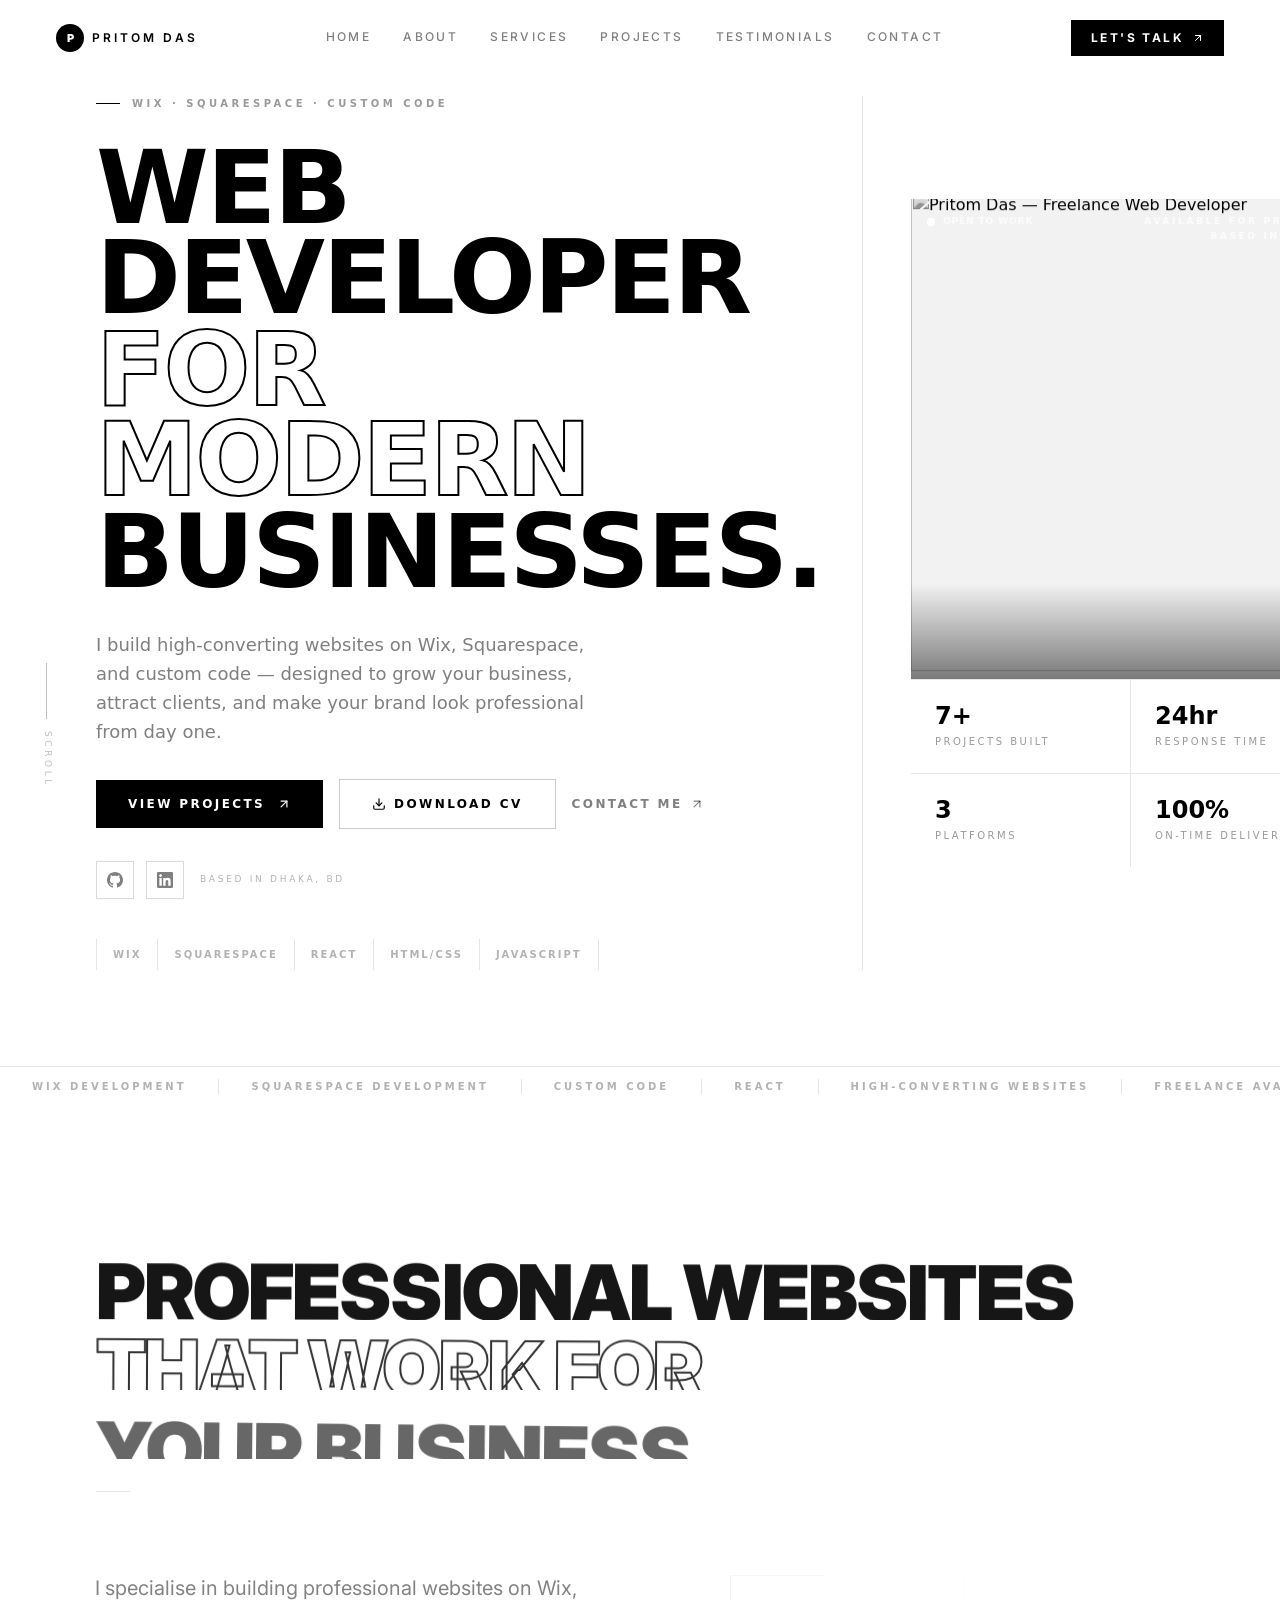
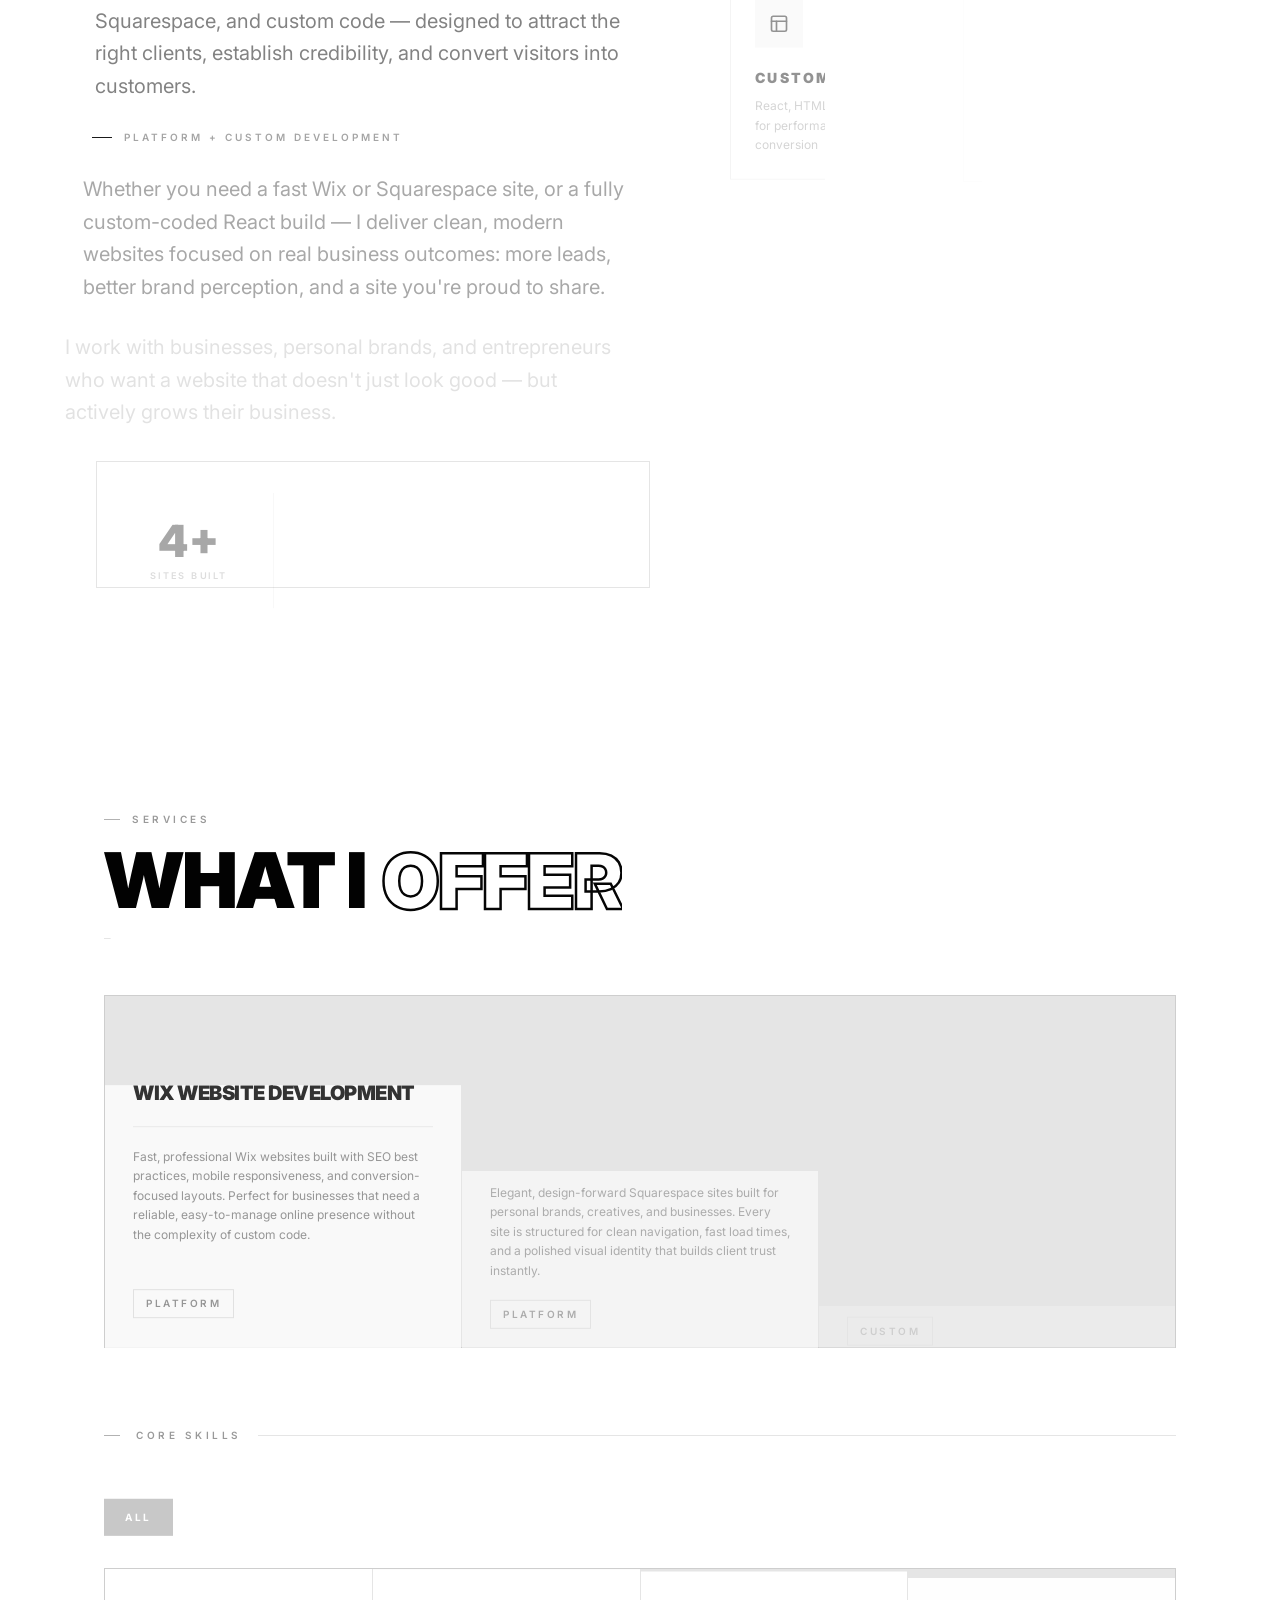
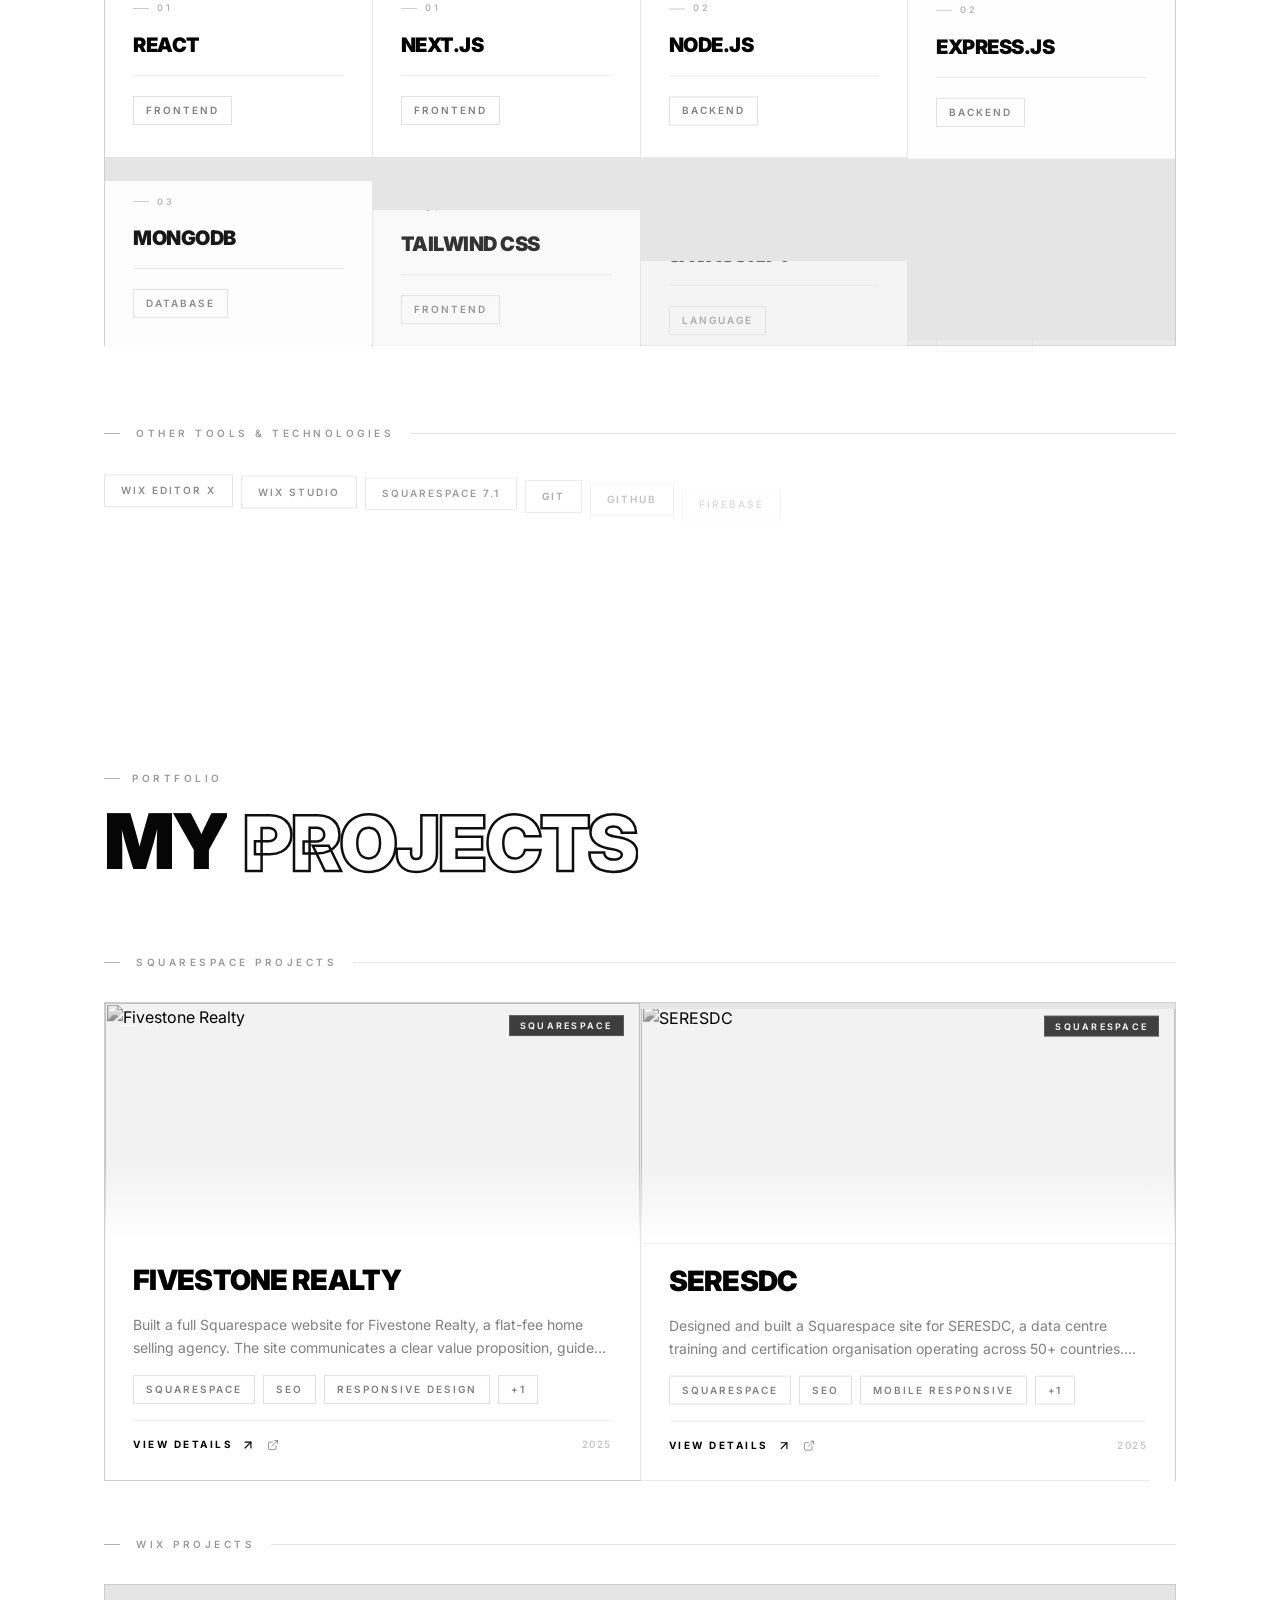
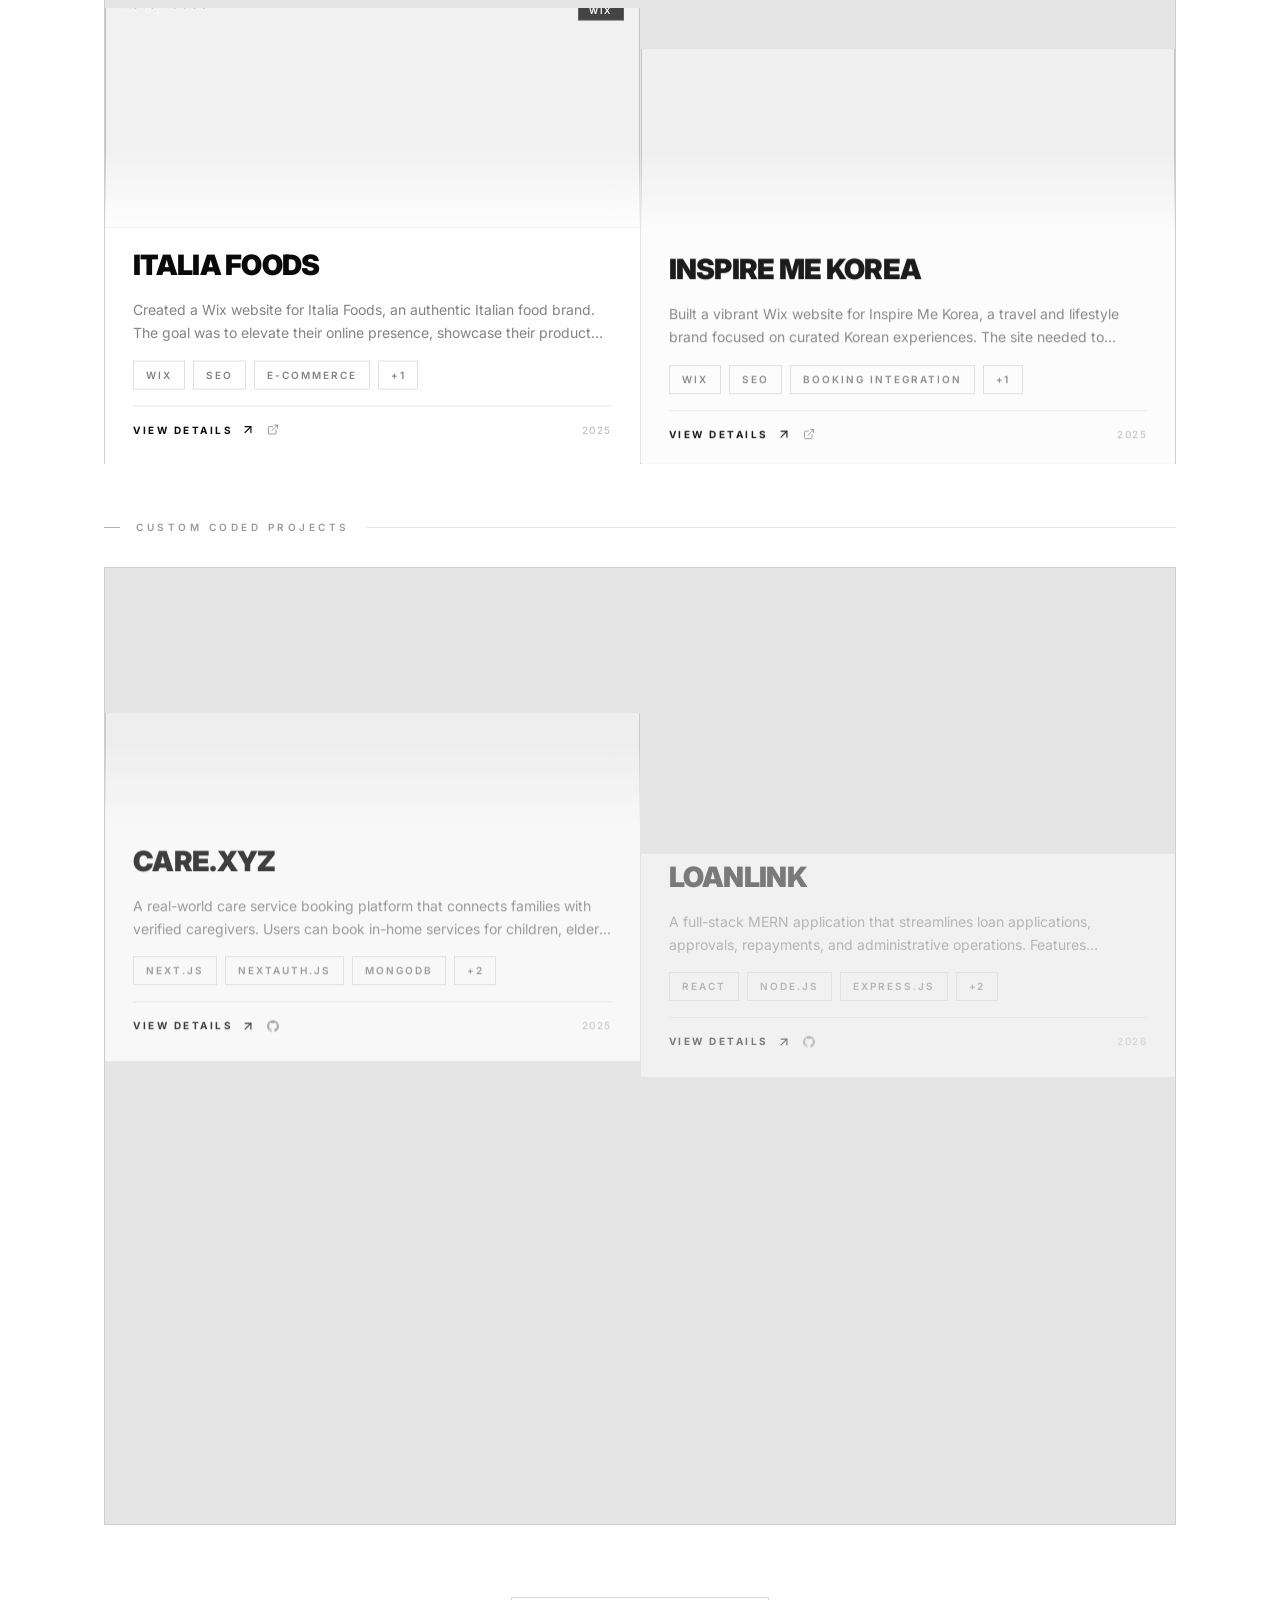
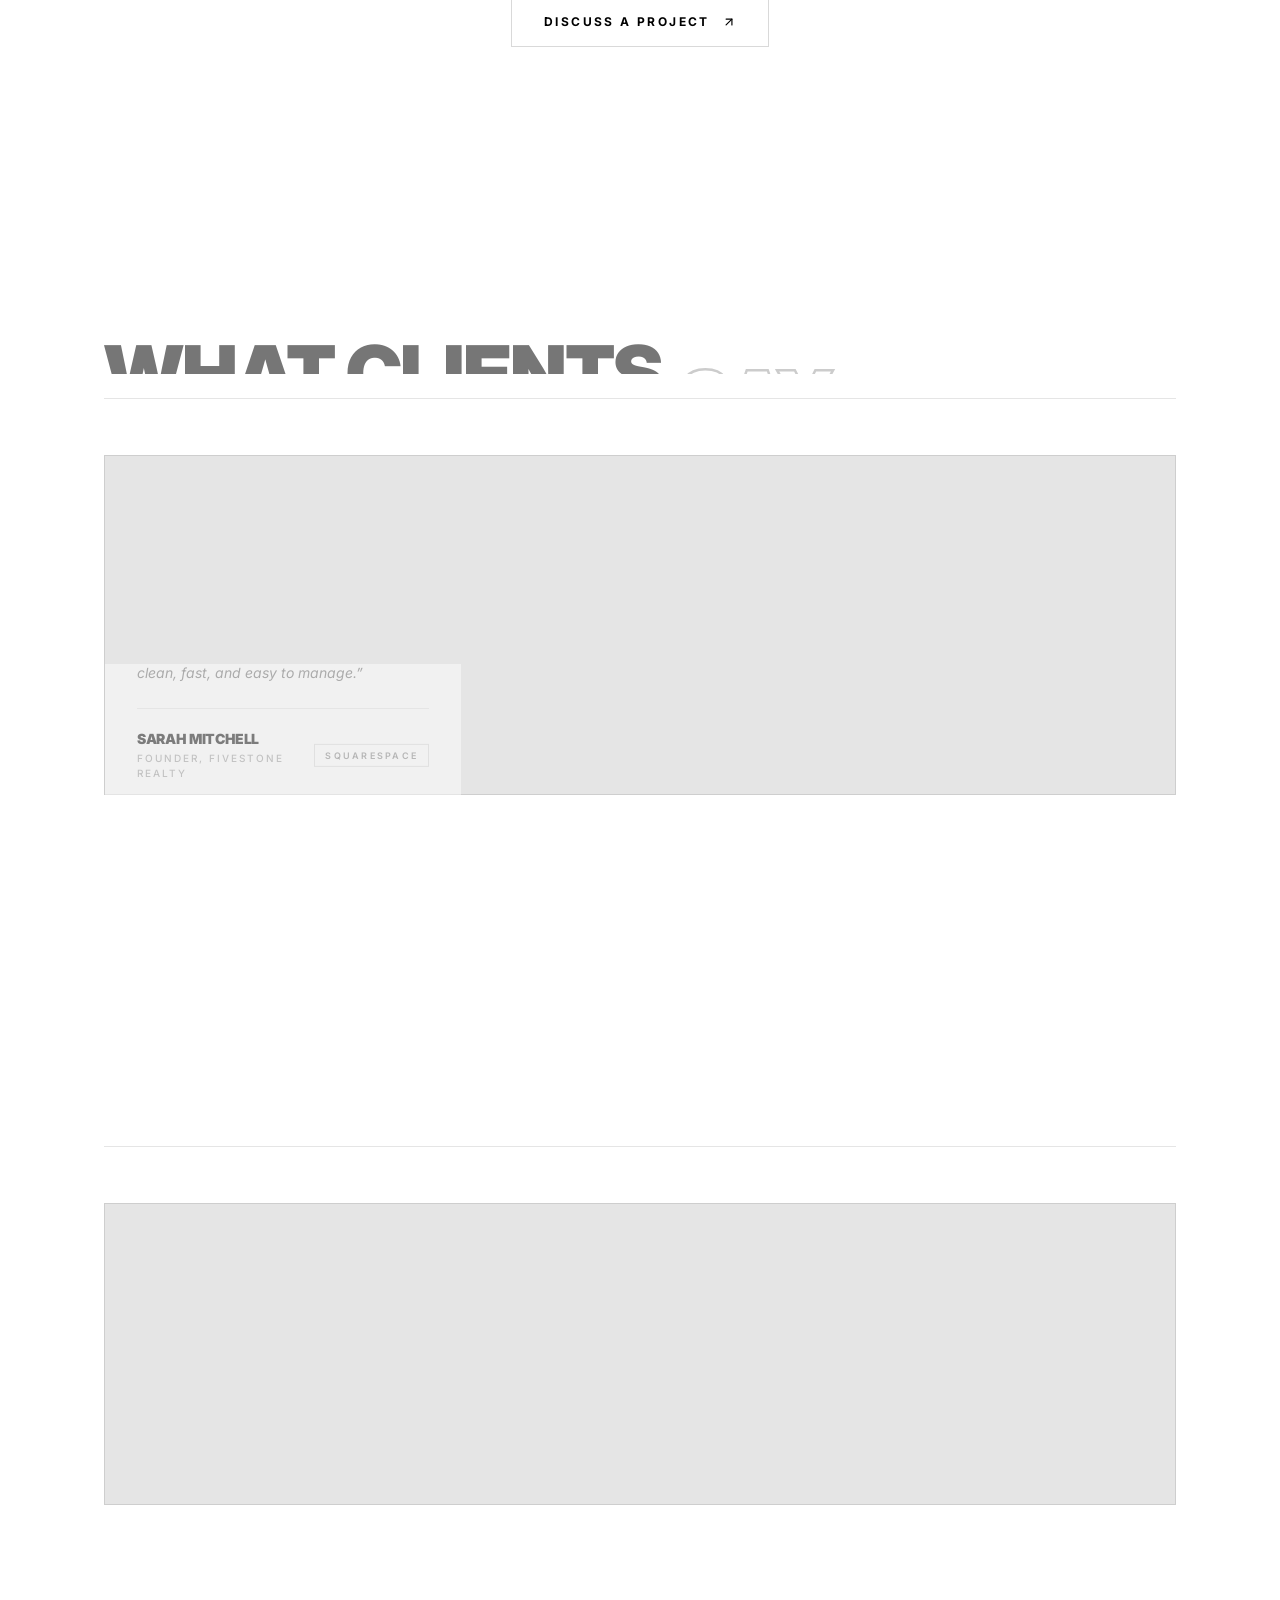
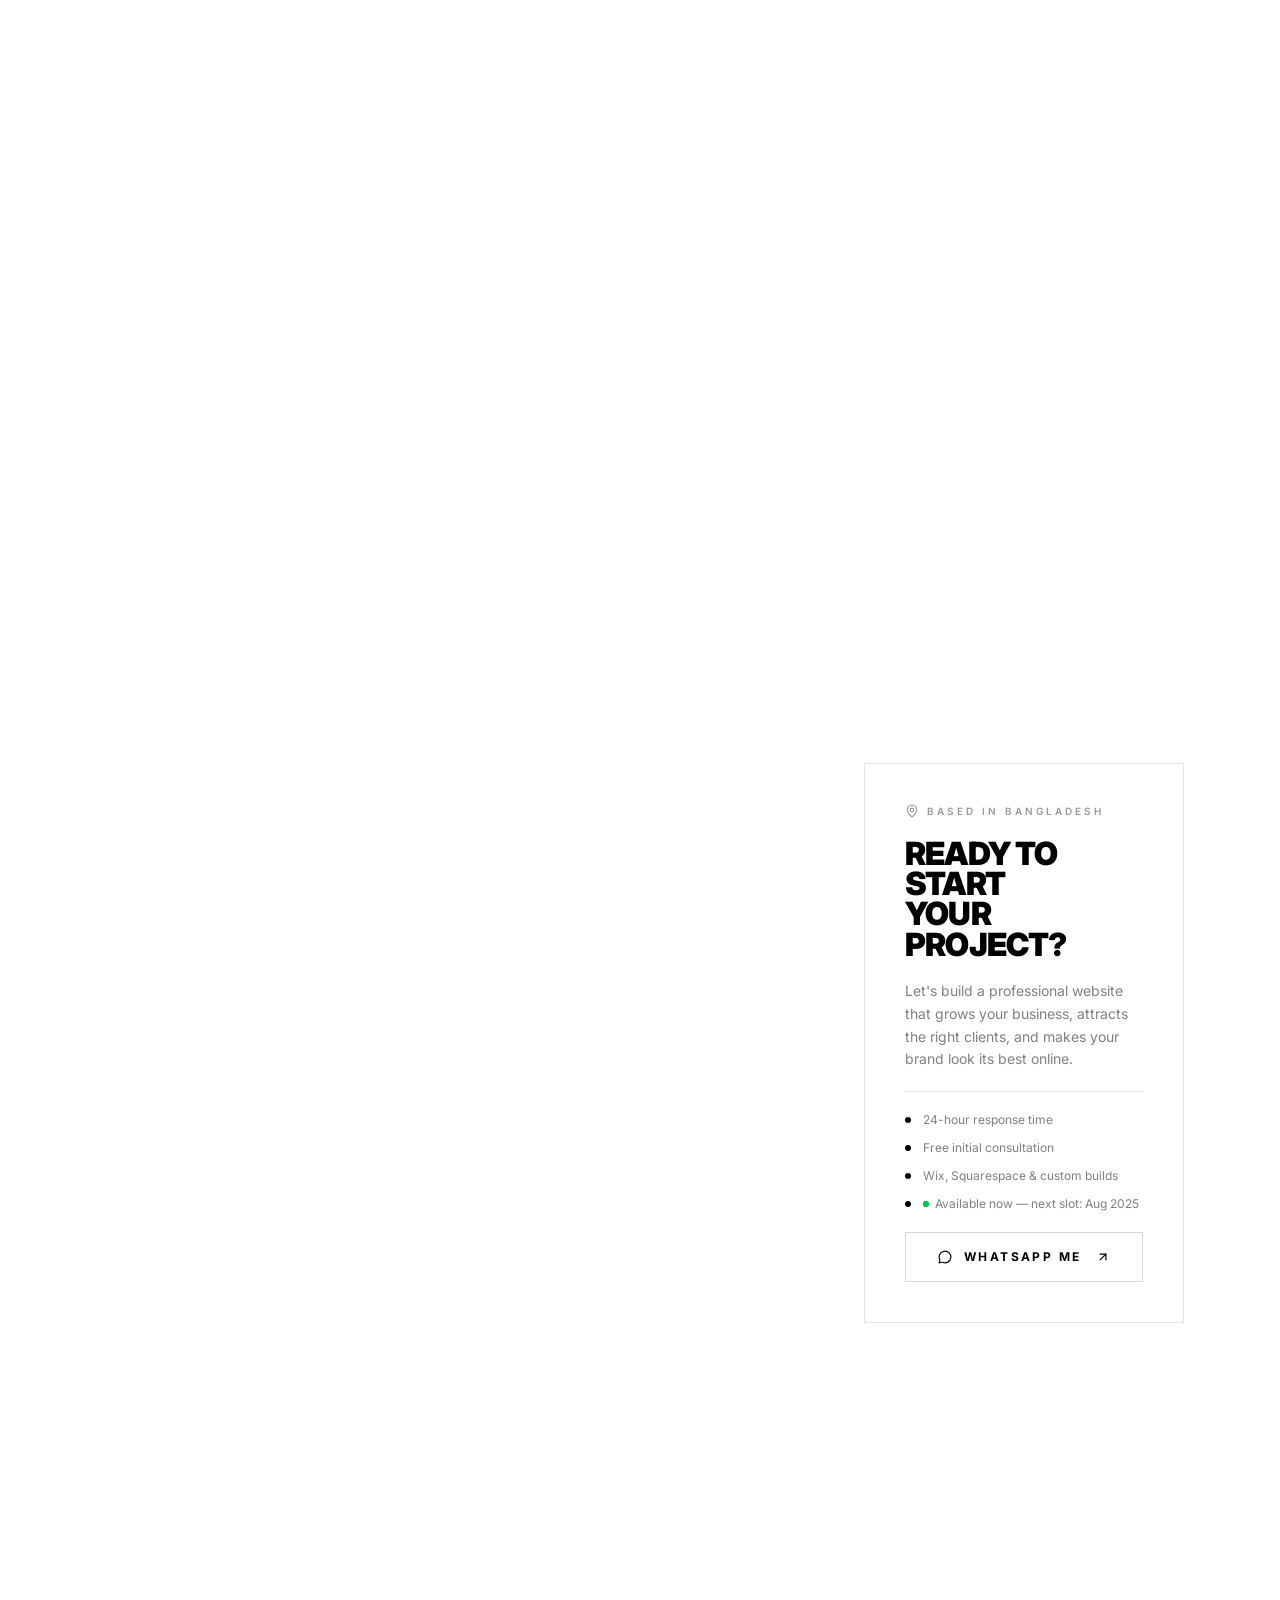
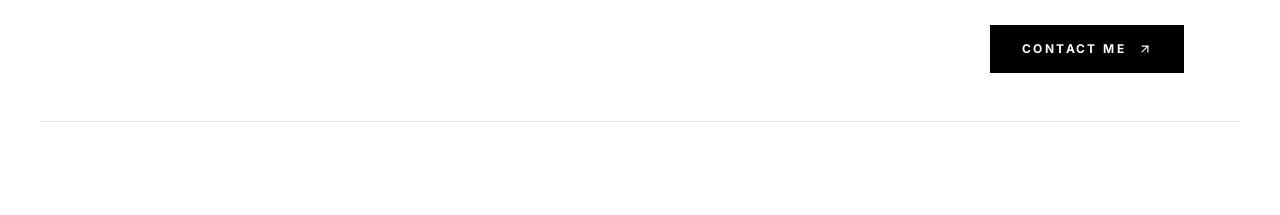
==== index.html @ 9869d754 "upload" ====
<html lang="en" style="scroll-behavior: smooth">
  <head>
    <meta charset="UTF-8" />
    <link rel="icon" type="image/svg+xml" href="/favicon.svg" />
    <link rel="alternate icon" href="/favicon.ico" />
    <meta
      name="viewport"
      content="width=device-width, initial-scale=1.0, viewport-fit=cover"
    />

    <!-- Primary SEO -->
    <title>
      Pritom Das | Wix &amp; Squarespace Developer | Custom React Websites
    </title>
    <meta
      name="description"
      content="Freelance Wix, Squarespace &amp; custom-coded web developer based in Dhaka. Building high-converting websites for businesses and personal brands worldwide."
    />
    <meta
      name="keywords"
      content="Pritom Das, Wix Developer, Squarespace Developer, Custom Web Developer, React, Freelance Web Developer, Portfolio, Dhaka"
    />
    <meta name="author" content="Pritom Das" />
    <link rel="canonical" href="https://pritomweb.dev/" />

    <!-- Open Graph / Facebook -->
    <meta property="og:type" content="website" />
    <meta property="og:url" content="https://pritomweb.dev/" />
    <meta
      property="og:title"
      content="Pritom Das | Wix &amp; Squarespace Developer | Custom React Websites"
    />
    <meta
      property="og:description"
      content="Freelance Wix, Squarespace &amp; custom-coded web developer. Building high-converting websites for businesses and personal brands worldwide."
    />
    <meta
      property="og:image"
      content="https://res.cloudinary.com/do3iu9q7d/image/upload/w_1200,h_630,c_fill,f_auto,q_auto/v1767634713/profile_wnzqr0.jpg"
    />
    <meta property="og:image:width" content="1200" />
    <meta property="og:image:height" content="630" />

    <!-- Twitter Card -->
    <meta name="twitter:card" content="summary_large_image" />
    <meta
      name="twitter:title"
      content="Pritom Das | Wix &amp; Squarespace Developer | Custom React Websites"
    />
    <meta
      name="twitter:description"
      content="Freelance Wix, Squarespace &amp; custom-coded web developer. Building high-converting websites for businesses and personal brands."
    />
    <meta
      name="twitter:image"
      content="https://res.cloudinary.com/do3iu9q7d/image/upload/w_1200,h_630,c_fill,f_auto,q_auto/v1767634713/profile_wnzqr0.jpg"
    />

    <!-- Google Fonts — preconnect first, then stylesheet (faster than @import in CSS) -->
    <link rel="preconnect" href="https://fonts.googleapis.com" />
    <link rel="preconnect" href="https://fonts.gstatic.com" crossorigin="" />
    <link
      href="https://fonts.googleapis.com/css2?family=Inter:wght@400;500;600;700;800;900&amp;display=swap"
      rel="stylesheet"
    />
    <script type="module" src="./script.js"></script>
    <link rel="stylesheet" href="./style.css" />
  </head>

  <body>
    <!-- Skip navigation for keyboard users -->
    <a href="#main-content" class="skip-nav">Skip to main content</a>
    <div id="root">
      <div class="min-h-screen text-foreground">
        <header class="fixed top-0 left-0 right-0 z-50">
          <div
            class="anim-nav-bar flex items-center justify-between px-5 sm:px-8 md:px-14 py-5 border-b border-transparent"
            style="
              transition: none;
              translate: none;
              rotate: none;
              scale: none;
              opacity: 1;
              transform: translate(0px, 0px);
              background-color: rgba(255, 255, 255, 0.92);
              backdrop-filter: blur(16px);
              border-bottom-color: rgba(0, 0, 0, 0.12);
            "
          >
            <a
              href="#home"
              class="anim-nav-logo flex items-center gap-2 group"
              style="
                translate: none;
                rotate: none;
                scale: none;
                transform: translate(0px, 0px);
                opacity: 1;
              "
              ><span
                class="w-7 h-7 rounded-full bg-black flex items-center justify-center group-hover:scale-110 transition-transform duration-200"
                ><span
                  class="text-white font-black text-[11px]"
                  aria-hidden="true"
                  >P</span
                ></span
              ><span
                class="text-xs font-semibold tracking-[0.25em] uppercase text-black"
                >Pritom Das</span
              ></a
            >
            <ul class="hidden md:flex items-center gap-8" role="list">
              <li>
                <a
                  href="#home"
                  class="anim-nav-link relative flex flex-col text-xs font-medium tracking-[0.2em] uppercase text-black/50 hover:text-black transition-colors duration-200 pb-0.5"
                  style="
                    translate: none;
                    rotate: none;
                    scale: none;
                    opacity: 1;
                    transform: translate(0px, 0px);
                  "
                  >Home<span
                    class="nav-underline absolute -bottom-0.5 left-0 w-full h-px bg-black origin-left"
                    aria-hidden="true"
                    style="transform: scaleX(0)"
                  ></span
                ></a>
              </li>
              <li>
                <a
                  href="#about"
                  class="anim-nav-link relative flex flex-col text-xs font-medium tracking-[0.2em] uppercase text-black/50 hover:text-black transition-colors duration-200 pb-0.5"
                  style="
                    translate: none;
                    rotate: none;
                    scale: none;
                    opacity: 1;
                    transform: translate(0px, 0px);
                  "
                  >About<span
                    class="nav-underline absolute -bottom-0.5 left-0 w-full h-px bg-black origin-left"
                    aria-hidden="true"
                    style="transform: scaleX(0)"
                  ></span
                ></a>
              </li>
              <li>
                <a
                  href="#skills"
                  class="anim-nav-link relative flex flex-col text-xs font-medium tracking-[0.2em] uppercase text-black/50 hover:text-black transition-colors duration-200 pb-0.5"
                  style="
                    translate: none;
                    rotate: none;
                    scale: none;
                    opacity: 1;
                    transform: translate(0px, 0px);
                  "
                  >Services<span
                    class="nav-underline absolute -bottom-0.5 left-0 w-full h-px bg-black origin-left"
                    aria-hidden="true"
                    style="transform: scaleX(0)"
                  ></span
                ></a>
              </li>
              <li>
                <a
                  href="#projects"
                  class="anim-nav-link relative flex flex-col text-xs font-medium tracking-[0.2em] uppercase text-black/50 hover:text-black transition-colors duration-200 pb-0.5"
                  style="
                    translate: none;
                    rotate: none;
                    scale: none;
                    opacity: 1;
                    transform: translate(0px, 0px);
                  "
                  >Projects<span
                    class="nav-underline absolute -bottom-0.5 left-0 w-full h-px bg-black origin-left"
                    aria-hidden="true"
                    style="
                      transform: translate(0px, 0px);
                      translate: none;
                      rotate: none;
                      scale: none;
                    "
                  ></span
                ></a>
              </li>
              <li>
                <a
                  href="#testimonials"
                  class="anim-nav-link relative flex flex-col text-xs font-medium tracking-[0.2em] uppercase text-black/50 hover:text-black transition-colors duration-200 pb-0.5"
                  style="
                    translate: none;
                    rotate: none;
                    scale: none;
                    opacity: 1;
                    transform: translate(0px, 0px);
                  "
                  >Testimonials<span
                    class="nav-underline absolute -bottom-0.5 left-0 w-full h-px bg-black origin-left"
                    aria-hidden="true"
                    style="
                      transform: translate(0px, 0px);
                      translate: none;
                      rotate: none;
                      scale: none;
                    "
                  ></span
                ></a>
              </li>
              <li>
                <a
                  href="#contact"
                  class="anim-nav-link relative flex flex-col text-xs font-medium tracking-[0.2em] uppercase text-black/50 hover:text-black transition-colors duration-200 pb-0.5"
                  style="
                    translate: none;
                    rotate: none;
                    scale: none;
                    opacity: 1;
                    transform: translate(0px, 0px);
                  "
                  >Contact<span
                    class="nav-underline absolute -bottom-0.5 left-0 w-full h-px bg-black origin-left"
                    aria-hidden="true"
                    style="
                      transform: scale(0, 1);
                      translate: none;
                      rotate: none;
                      scale: none;
                    "
                  ></span
                ></a>
              </li>
            </ul>
            <div class="flex items-center gap-3">
              <a
                href="#contact"
                class="anim-nav-cta group hidden md:flex items-center gap-2 bg-black text-white text-xs font-bold tracking-[0.2em] uppercase px-5 py-2.5 hover:bg-black/80 transition-colors"
                style="
                  translate: none;
                  rotate: none;
                  scale: none;
                  transform: translate(0px, 0px);
                  opacity: 1;
                "
                >Let's Talk<svg
                  xmlns="http://www.w3.org/2000/svg"
                  width="24"
                  height="24"
                  viewBox="0 0 24 24"
                  fill="none"
                  stroke="currentColor"
                  stroke-width="2"
                  stroke-linecap="round"
                  stroke-linejoin="round"
                  class="lucide lucide-arrow-up-right h-3 w-3 group-hover:translate-x-0.5 group-hover:-translate-y-0.5 transition-transform"
                  aria-hidden="true"
                >
                  <path d="M7 7h10v10"></path>
                  <path d="M7 17 17 7"></path></svg></a
              ><button
                class="anim-nav-cta md:hidden p-2 border border-black/15 hover:border-black hover:bg-black hover:text-white transition-all duration-200 text-black"
                aria-label="Toggle navigation menu"
                aria-expanded="false"
                aria-controls="mobile-nav-menu"
                style="
                  translate: none;
                  rotate: none;
                  scale: none;
                  transform: translate(0px, 0px);
                  opacity: 1;
                "
              >
                <svg
                  xmlns="http://www.w3.org/2000/svg"
                  width="24"
                  height="24"
                  viewBox="0 0 24 24"
                  fill="none"
                  stroke="currentColor"
                  stroke-width="2"
                  stroke-linecap="round"
                  stroke-linejoin="round"
                  class="lucide lucide-menu h-4 w-4"
                  aria-hidden="true"
                >
                  <path d="M4 5h16"></path>
                  <path d="M4 12h16"></path>
                  <path d="M4 19h16"></path>
                </svg>
              </button>
            </div>
          </div>
        </header>
        <section
          id="home"
          class="min-h-screen bg-white text-black font-sans overflow-hidden flex flex-col"
        >
          <div
            class="flex-1 grid grid-cols-1 xl:grid-cols-[1fr_440px] min-h-0 px-5 pt-28 pb-8 sm:px-8 sm:pt-32 sm:pb-12 md:px-14 md:pt-36 md:pb-16 lg:px-20 lg:py-20 xl:px-24 xl:py-24 gap-8 xl:gap-12 items-center"
          >
            <div
              class="flex flex-col justify-between xl:border-r border-black/10 xl:pr-10"
            >
              <div
                class="space-y-6 sm:space-y-8 text-center xl:text-left flex flex-col items-center xl:items-start"
              >
                <div
                  class="anim-eyebrow hidden sm:flex items-center gap-3"
                  style="
                    translate: none;
                    rotate: none;
                    scale: none;
                    opacity: 1;
                    transform: translate(0px, 0px);
                  "
                >
                  <span
                    class="w-6 h-px bg-black hidden xl:block"
                    aria-hidden="true"
                  ></span
                  ><span
                    class="text-[9px] sm:text-[10px] font-semibold tracking-[0.3em] sm:tracking-[0.35em] uppercase text-black/40"
                    >Wix · Squarespace · Custom Code</span
                  ><span
                    class="w-6 h-px bg-black xl:hidden"
                    aria-hidden="true"
                  ></span>
                </div>
                <h1
                  class="space-y-0.5 overflow-hidden w-full text-left"
                  aria-label="Web Developer For Modern Businesses"
                >
                  <div class="overflow-hidden">
                    <span
                      class="anim-word block text-[clamp(2.6rem,8vw,8.5rem)] font-black leading-[0.88] tracking-tight uppercase text-black"
                      style="
                        translate: none;
                        rotate: none;
                        scale: none;
                        opacity: 1;
                        transform: translate(0px, 0px);
                      "
                      >Web Developer</span
                    >
                  </div>
                  <div class="overflow-hidden">
                    <span
                      class="anim-word block text-[clamp(2.6rem,8vw,8.5rem)] font-black leading-[0.88] tracking-tight uppercase text-white [-webkit-text-stroke:2px_black]"
                      style="
                        translate: none;
                        rotate: none;
                        scale: none;
                        opacity: 1;
                        transform: translate(0px, 0px);
                      "
                      >For Modern</span
                    >
                  </div>
                  <div class="overflow-hidden">
                    <span
                      class="anim-word block text-[clamp(2.6rem,8vw,8.5rem)] font-black leading-[0.88] tracking-tight uppercase text-black"
                      style="
                        translate: none;
                        rotate: none;
                        scale: none;
                        opacity: 1;
                        transform: translate(0px, 0px);
                      "
                      >Businesses.</span
                    >
                  </div>
                </h1>
                <p
                  class="anim-body text-sm sm:text-base md:text-lg text-black/50 max-w-md sm:max-w-lg leading-relaxed"
                  style="
                    translate: none;
                    rotate: none;
                    scale: none;
                    opacity: 1;
                    transform: translate(0px, 0px);
                  "
                >
                  I build high-converting websites on Wix, Squarespace, and
                  custom code — designed to grow your business, attract clients,
                  and make your brand look professional from day one.
                </p>
                <div
                  class="flex flex-wrap items-center justify-center xl:justify-start gap-4"
                >
                  <a
                    href="#projects"
                    class="anim-cta group flex items-center gap-3 bg-black text-white font-bold text-xs tracking-[0.2em] uppercase px-6 sm:px-8 py-3.5 sm:py-4 hover:bg-black/80 transition-colors"
                    style="
                      translate: none;
                      rotate: none;
                      scale: none;
                      opacity: 1;
                      transform: translate(0px, 0px);
                    "
                    >View Projects<svg
                      xmlns="http://www.w3.org/2000/svg"
                      width="24"
                      height="24"
                      viewBox="0 0 24 24"
                      fill="none"
                      stroke="currentColor"
                      stroke-width="2"
                      stroke-linecap="round"
                      stroke-linejoin="round"
                      class="lucide lucide-arrow-up-right h-3.5 w-3.5 group-hover:translate-x-0.5 group-hover:-translate-y-0.5 transition-transform"
                      aria-hidden="true"
                    >
                      <path d="M7 7h10v10"></path>
                      <path d="M7 17 17 7"></path></svg></a
                  ><a
                    href="/pritom-das-resume.pdf"
                    download="Pritom_Das_Resume.pdf"
                    class="anim-cta group flex items-center gap-2 border border-black/20 hover:border-black hover:bg-black hover:text-white text-black text-xs font-semibold tracking-[0.2em] uppercase px-6 sm:px-8 py-3.5 sm:py-4 transition-all duration-200"
                    style="
                      translate: none;
                      rotate: none;
                      scale: none;
                      opacity: 1;
                      transform: translate(0px, 0px);
                    "
                    ><svg
                      xmlns="http://www.w3.org/2000/svg"
                      width="24"
                      height="24"
                      viewBox="0 0 24 24"
                      fill="none"
                      stroke="currentColor"
                      stroke-width="2"
                      stroke-linecap="round"
                      stroke-linejoin="round"
                      class="lucide lucide-download h-3.5 w-3.5"
                      aria-hidden="true"
                    >
                      <path d="M12 15V3"></path>
                      <path
                        d="M21 15v4a2 2 0 0 1-2 2H5a2 2 0 0 1-2-2v-4"
                      ></path>
                      <path d="m7 10 5 5 5-5"></path></svg
                    >Download CV</a
                  ><a
                    href="#contact"
                    class="anim-cta flex items-center gap-2 text-black/50 hover:text-black text-xs font-semibold tracking-[0.2em] uppercase transition-colors py-3.5 sm:py-4"
                    style="
                      translate: none;
                      rotate: none;
                      scale: none;
                      opacity: 1;
                      transform: translate(0px, 0px);
                    "
                    >Contact Me<svg
                      xmlns="http://www.w3.org/2000/svg"
                      width="24"
                      height="24"
                      viewBox="0 0 24 24"
                      fill="none"
                      stroke="currentColor"
                      stroke-width="2"
                      stroke-linecap="round"
                      stroke-linejoin="round"
                      class="lucide lucide-arrow-up-right h-3.5 w-3.5"
                      aria-hidden="true"
                    >
                      <path d="M7 7h10v10"></path>
                      <path d="M7 17 17 7"></path></svg
                  ></a>
                </div>
                <div
                  class="anim-cta flex items-center gap-3 flex-wrap justify-center xl:justify-start"
                  style="
                    translate: none;
                    rotate: none;
                    scale: none;
                    opacity: 1;
                    transform: translate(0px, 0px);
                  "
                >
                  <a
                    href="https://github.com/Pritom678"
                    target="_blank"
                    rel="noopener noreferrer"
                    aria-label="GitHub profile"
                    class="p-2.5 border border-black/15 hover:border-black hover:bg-black hover:text-white transition-all duration-200 text-black/50"
                    ><svg
                      class="h-4 w-4"
                      fill="currentColor"
                      viewBox="0 0 24 24"
                      aria-hidden="true"
                    >
                      <path
                        d="M12 0c-6.626 0-12 5.373-12 12 0 5.302 3.438 9.8 8.207 11.387.599.111.793-.261.793-.577v-2.234c-3.338.726-4.033-1.416-4.033-1.416-.546-1.387-1.333-1.756-1.333-1.756-1.089-.745.083-.729.083-.729 1.205.084 1.839 1.237 1.839 1.237 1.07 1.834 2.807 1.304 3.492.997.107-.775.418-1.305.762-1.604-2.665-.305-5.467-1.334-5.467-5.931 0-1.311.469-2.381 1.236-3.221-.124-.303-.535-1.524.117-3.176 0 0 1.008-.322 3.301 1.23.957-.266 1.983-.399 3.003-.404 1.02.005 2.047.138 3.006.404 2.291-1.552 3.297-1.23 3.297-1.23.653 1.653.242 2.874.118 3.176.77.84 1.235 1.911 1.235 3.221 0 4.609-2.807 5.624-5.479 5.921.43.372.823 1.102.823 2.222v3.293c0 .319.192.694.801.576 4.765-1.589 8.199-6.086 8.199-11.386 0-6.627-5.373-12-12-12z"
                      ></path></svg></a
                  ><a
                    href="https://www.linkedin.com/in/pritom1722002"
                    target="_blank"
                    rel="noopener noreferrer"
                    aria-label="LinkedIn profile"
                    class="p-2.5 border border-black/15 hover:border-black hover:bg-black hover:text-white transition-all duration-200 text-black/50"
                    ><svg
                      class="h-4 w-4"
                      fill="currentColor"
                      viewBox="0 0 24 24"
                      aria-hidden="true"
                    >
                      <path
                        d="M20.447 20.452h-3.554v-5.569c0-1.328-.027-3.037-1.852-3.037-1.853 0-2.136 1.445-2.136 2.939v5.667H9.351V9h3.414v1.561h.046c.477-.9 1.637-1.85 3.37-1.85 3.601 0 4.267 2.37 4.267 5.455v6.286zM5.337 7.433c-1.144 0-2.063-.926-2.063-2.065 0-1.138.92-2.063 2.063-2.063 1.14 0 2.064.925 2.064 2.063 0 1.139-.925 2.065-2.064 2.065zm1.782 13.019H3.555V9h3.564v11.452zM22.225 0H1.771C.792 0 0 .774 0 1.729v20.542C0 23.227.792 24 1.771 24h20.451C23.2 24 24 23.227 24 22.271V1.729C24 .774 23.2 0 22.222 0h.003z"
                      ></path></svg></a
                  ><span
                    class="text-[9px] text-black/30 tracking-[0.3em] uppercase ml-1"
                    >Based in Dhaka, BD</span
                  >
                </div>
              </div>
              <div
                class="anim-cta hidden xl:flex items-center gap-0 mt-10"
                style="
                  translate: none;
                  rotate: none;
                  scale: none;
                  opacity: 1;
                  transform: translate(0px, 0px);
                "
              >
                <span
                  class="text-[10px] font-semibold tracking-[0.2em] uppercase px-4 py-2 border-r border-black/10 first:border-l text-black/30 hover:text-black hover:bg-black/5 transition-colors cursor-default"
                  >Wix</span
                ><span
                  class="text-[10px] font-semibold tracking-[0.2em] uppercase px-4 py-2 border-r border-black/10 first:border-l text-black/30 hover:text-black hover:bg-black/5 transition-colors cursor-default"
                  >Squarespace</span
                ><span
                  class="text-[10px] font-semibold tracking-[0.2em] uppercase px-4 py-2 border-r border-black/10 first:border-l text-black/30 hover:text-black hover:bg-black/5 transition-colors cursor-default"
                  >React</span
                ><span
                  class="text-[10px] font-semibold tracking-[0.2em] uppercase px-4 py-2 border-r border-black/10 first:border-l text-black/30 hover:text-black hover:bg-black/5 transition-colors cursor-default"
                  >HTML/CSS</span
                ><span
                  class="text-[10px] font-semibold tracking-[0.2em] uppercase px-4 py-2 border-r border-black/10 first:border-l text-black/30 hover:text-black hover:bg-black/5 transition-colors cursor-default"
                  >JavaScript</span
                >
              </div>
            </div>
            <div
              class="anim-right-panel flex flex-col border-t xl:border-t-0 w-full"
              style="
                transform-style: preserve-3d;
                translate: none;
                rotate: none;
                scale: none;
                transform: perspective(900px);
              "
            >
              <div
                class="anim-image-wrap relative overflow-hidden bg-black/5"
                style="
                  min-height: 280px;
                  max-height: 480px;
                  height: 45vw;
                  clip-path: inset(0px 0% 0px 0px);
                "
              >
                <img
                  alt="Pritom Das — Freelance Web Developer"
                  width="440"
                  height="560"
                  loading="eager"
                  class="w-full h-full object-cover object-top grayscale"
                  src="https://res.cloudinary.com/do3iu9q7d/image/upload/w_880,f_auto,q_auto/v1767634713/profile_wnzqr0.jpg"
                  style="
                    translate: none;
                    rotate: none;
                    scale: none;
                    transform: translate3d(0px, -9.8682px, 0px);
                  "
                />
                <div
                  class="absolute top-4 right-4 text-right"
                  aria-hidden="true"
                >
                  <p
                    class="text-[8px] sm:text-[9px] font-semibold tracking-[0.3em] uppercase text-white/70"
                  >
                    Available for projects
                  </p>
                  <p
                    class="text-[8px] sm:text-[9px] font-semibold tracking-[0.3em] uppercase text-white/70 mt-0.5"
                  >
                    Based in Dhaka
                  </p>
                </div>
                <div
                  class="absolute top-4 left-4 flex items-center gap-2"
                  aria-hidden="true"
                >
                  <span class="relative flex h-2 w-2"
                    ><span
                      class="animate-ping absolute inline-flex h-full w-full rounded-full bg-white opacity-60"
                    ></span
                    ><span
                      class="relative inline-flex rounded-full h-2 w-2 bg-white"
                    ></span></span
                  ><span
                    class="text-[8px] sm:text-[9px] font-semibold tracking-widest uppercase text-white/70"
                    >Open to work</span
                  >
                </div>
                <div
                  class="absolute bottom-0 left-0 right-0 h-24 bg-gradient-to-t from-black/50 to-transparent"
                  aria-hidden="true"
                ></div>
              </div>
              <div class="grid grid-cols-2 border-t border-black/10">
                <div
                  class="anim-stat p-4 sm:p-6 border-black/10 hover:bg-black hover:text-white transition-colors duration-300 group border-r border-b"
                  style="
                    translate: none;
                    rotate: none;
                    scale: none;
                    opacity: 1;
                    transform: translate(0px, 0px);
                  "
                >
                  <p
                    class="text-xl sm:text-2xl font-black leading-none group-hover:scale-110 transition-transform duration-300 origin-left"
                  >
                    7+
                  </p>
                  <p
                    class="text-[9px] sm:text-[10px] font-medium tracking-[0.2em] sm:tracking-[0.25em] uppercase text-black/40 group-hover:text-white/50 mt-1.5 transition-colors"
                  >
                    Projects Built
                  </p>
                </div>
                <div
                  class="anim-stat p-4 sm:p-6 border-black/10 hover:bg-black hover:text-white transition-colors duration-300 group border-b"
                  style="
                    translate: none;
                    rotate: none;
                    scale: none;
                    opacity: 1;
                    transform: translate(0px, 0px);
                  "
                >
                  <p
                    class="text-xl sm:text-2xl font-black leading-none group-hover:scale-110 transition-transform duration-300 origin-left"
                  >
                    24hr
                  </p>
                  <p
                    class="text-[9px] sm:text-[10px] font-medium tracking-[0.2em] sm:tracking-[0.25em] uppercase text-black/40 group-hover:text-white/50 mt-1.5 transition-colors"
                  >
                    Response Time
                  </p>
                </div>
                <div
                  class="anim-stat p-4 sm:p-6 border-black/10 hover:bg-black hover:text-white transition-colors duration-300 group border-r"
                  style="
                    translate: none;
                    rotate: none;
                    scale: none;
                    opacity: 1;
                    transform: translate(0px, 0px);
                  "
                >
                  <p
                    class="text-xl sm:text-2xl font-black leading-none group-hover:scale-110 transition-transform duration-300 origin-left"
                  >
                    3
                  </p>
                  <p
                    class="text-[9px] sm:text-[10px] font-medium tracking-[0.2em] sm:tracking-[0.25em] uppercase text-black/40 group-hover:text-white/50 mt-1.5 transition-colors"
                  >
                    Platforms
                  </p>
                </div>
                <div
                  class="anim-stat p-4 sm:p-6 border-black/10 hover:bg-black hover:text-white transition-colors duration-300 group"
                  style="
                    translate: none;
                    rotate: none;
                    scale: none;
                    opacity: 1;
                    transform: translate(0px, 0px);
                  "
                >
                  <p
                    class="text-xl sm:text-2xl font-black leading-none group-hover:scale-110 transition-transform duration-300 origin-left"
                  >
                    100%
                  </p>
                  <p
                    class="text-[9px] sm:text-[10px] font-medium tracking-[0.2em] sm:tracking-[0.25em] uppercase text-black/40 group-hover:text-white/50 mt-1.5 transition-colors"
                  >
                    On-Time Delivery
                  </p>
                </div>
              </div>
            </div>
          </div>
          <div
            class="anim-ticker border-t border-black/10 overflow-hidden"
            aria-hidden="true"
            style="opacity: 1"
          >
            <div class="flex items-center py-3 whitespace-nowrap ticker-track">
              <span
                class="text-[9px] sm:text-[10px] font-semibold tracking-[0.3em] uppercase text-black/30 px-5 sm:px-8 border-r border-black/10 shrink-0"
                >Wix Development</span
              ><span
                class="text-[9px] sm:text-[10px] font-semibold tracking-[0.3em] uppercase text-black/30 px-5 sm:px-8 border-r border-black/10 shrink-0"
                >Squarespace Development</span
              ><span
                class="text-[9px] sm:text-[10px] font-semibold tracking-[0.3em] uppercase text-black/30 px-5 sm:px-8 border-r border-black/10 shrink-0"
                >Custom Code</span
              ><span
                class="text-[9px] sm:text-[10px] font-semibold tracking-[0.3em] uppercase text-black/30 px-5 sm:px-8 border-r border-black/10 shrink-0"
                >React</span
              ><span
                class="text-[9px] sm:text-[10px] font-semibold tracking-[0.3em] uppercase text-black/30 px-5 sm:px-8 border-r border-black/10 shrink-0"
                >High-Converting Websites</span
              ><span
                class="text-[9px] sm:text-[10px] font-semibold tracking-[0.3em] uppercase text-black/30 px-5 sm:px-8 border-r border-black/10 shrink-0"
                >Freelance Available</span
              ><span
                class="text-[9px] sm:text-[10px] font-semibold tracking-[0.3em] uppercase text-black/30 px-5 sm:px-8 border-r border-black/10 shrink-0"
                >Wix Development</span
              ><span
                class="text-[9px] sm:text-[10px] font-semibold tracking-[0.3em] uppercase text-black/30 px-5 sm:px-8 border-r border-black/10 shrink-0"
                >Squarespace Development</span
              ><span
                class="text-[9px] sm:text-[10px] font-semibold tracking-[0.3em] uppercase text-black/30 px-5 sm:px-8 border-r border-black/10 shrink-0"
                >Custom Code</span
              ><span
                class="text-[9px] sm:text-[10px] font-semibold tracking-[0.3em] uppercase text-black/30 px-5 sm:px-8 border-r border-black/10 shrink-0"
                >React</span
              ><span
                class="text-[9px] sm:text-[10px] font-semibold tracking-[0.3em] uppercase text-black/30 px-5 sm:px-8 border-r border-black/10 shrink-0"
                >High-Converting Websites</span
              ><span
                class="text-[9px] sm:text-[10px] font-semibold tracking-[0.3em] uppercase text-black/30 px-5 sm:px-8 border-r border-black/10 shrink-0"
                >Freelance Available</span
              ><span
                class="text-[9px] sm:text-[10px] font-semibold tracking-[0.3em] uppercase text-black/30 px-5 sm:px-8 border-r border-black/10 shrink-0"
                >Wix Development</span
              ><span
                class="text-[9px] sm:text-[10px] font-semibold tracking-[0.3em] uppercase text-black/30 px-5 sm:px-8 border-r border-black/10 shrink-0"
                >Squarespace Development</span
              ><span
                class="text-[9px] sm:text-[10px] font-semibold tracking-[0.3em] uppercase text-black/30 px-5 sm:px-8 border-r border-black/10 shrink-0"
                >Custom Code</span
              ><span
                class="text-[9px] sm:text-[10px] font-semibold tracking-[0.3em] uppercase text-black/30 px-5 sm:px-8 border-r border-black/10 shrink-0"
                >React</span
              ><span
                class="text-[9px] sm:text-[10px] font-semibold tracking-[0.3em] uppercase text-black/30 px-5 sm:px-8 border-r border-black/10 shrink-0"
                >High-Converting Websites</span
              ><span
                class="text-[9px] sm:text-[10px] font-semibold tracking-[0.3em] uppercase text-black/30 px-5 sm:px-8 border-r border-black/10 shrink-0"
                >Freelance Available</span
              ><span
                class="text-[9px] sm:text-[10px] font-semibold tracking-[0.3em] uppercase text-black/30 px-5 sm:px-8 border-r border-black/10 shrink-0"
                >Wix Development</span
              ><span
                class="text-[9px] sm:text-[10px] font-semibold tracking-[0.3em] uppercase text-black/30 px-5 sm:px-8 border-r border-black/10 shrink-0"
                >Squarespace Development</span
              ><span
                class="text-[9px] sm:text-[10px] font-semibold tracking-[0.3em] uppercase text-black/30 px-5 sm:px-8 border-r border-black/10 shrink-0"
                >Custom Code</span
              ><span
                class="text-[9px] sm:text-[10px] font-semibold tracking-[0.3em] uppercase text-black/30 px-5 sm:px-8 border-r border-black/10 shrink-0"
                >React</span
              ><span
                class="text-[9px] sm:text-[10px] font-semibold tracking-[0.3em] uppercase text-black/30 px-5 sm:px-8 border-r border-black/10 shrink-0"
                >High-Converting Websites</span
              ><span
                class="text-[9px] sm:text-[10px] font-semibold tracking-[0.3em] uppercase text-black/30 px-5 sm:px-8 border-r border-black/10 shrink-0"
                >Freelance Available</span
              >
            </div>
          </div>
          <div
            class="absolute bottom-28 left-10 hidden xl:flex flex-col items-center gap-3"
            aria-hidden="true"
          >
            <div
              class="anim-scroll-line w-px h-14 bg-black/25"
              style="
                translate: none;
                rotate: none;
                scale: none;
                transform-origin: 50% 0%;
                transform: translate(0px, 0px);
              "
            ></div>
            <span
              class="text-[9px] tracking-[0.4em] uppercase text-black/25"
              style="writing-mode: vertical-rl"
              >Scroll</span
            >
          </div>
        </section>
        <main id="main-content">
          <section
            id="about"
            class="py-16 sm:py-20 md:py-28 bg-white text-black overflow-hidden"
          >
            <div class="max-w-[1200px] mx-auto px-5 sm:px-8 md:px-14">
              <div class="about-header mb-10 sm:mb-14 md:mb-20">
                <div
                  class="about-eyebrow flex items-center gap-3 mb-5"
                  style="
                    translate: none;
                    rotate: none;
                    scale: none;
                    opacity: 1;
                    transform: translate(0px, 0px);
                  "
                >
                  <span class="w-5 h-px bg-black"></span
                  ><span
                    class="text-[10px] font-semibold tracking-[0.35em] uppercase text-black/40"
                    >About Me</span
                  >
                </div>
                <div class="space-y-0.5 mb-6 sm:mb-8">
                  <div class="overflow-hidden">
                    <h2
                      class="about-headline-word text-[clamp(2rem,6vw,6.5rem)] font-black leading-[0.88] tracking-tight uppercase text-black"
                      style="
                        translate: none;
                        rotate: none;
                        scale: none;
                        opacity: 1;
                        transform: translate(0px, 0px);
                      "
                    >
                      Professional Websites
                    </h2>
                  </div>
                  <div class="overflow-hidden">
                    <h2
                      class="about-headline-word text-[clamp(2rem,6vw,6.5rem)] font-black leading-[0.88] tracking-tight uppercase text-white [-webkit-text-stroke:2px_black]"
                      style="
                        translate: none;
                        rotate: none;
                        scale: none;
                        opacity: 1;
                        transform: translate(0px, 0px);
                      "
                    >
                      That Work For
                    </h2>
                  </div>
                  <div class="overflow-hidden">
                    <h2
                      class="about-headline-word text-[clamp(2rem,6vw,6.5rem)] font-black leading-[0.88] tracking-tight uppercase text-black"
                      style="
                        translate: none;
                        rotate: none;
                        scale: none;
                        opacity: 1;
                        transform: translate(0px, 0px);
                      "
                    >
                      Your Business.
                    </h2>
                  </div>
                </div>
                <div
                  class="about-divider w-full h-px bg-black/10"
                  style="
                    translate: none;
                    rotate: none;
                    scale: none;
                    transform-origin: 0% 50%;
                    transform: translate(0px, 0px);
                  "
                ></div>
              </div>
              <div
                class="grid grid-cols-1 xl:grid-cols-[1.1fr_0.9fr] gap-10 sm:gap-14 xl:gap-20 items-start"
              >
                <div class="about-text space-y-5 sm:space-y-7">
                  <p
                    class="about-para text-base sm:text-lg xl:text-xl text-black/50 leading-relaxed"
                    style="
                      translate: none;
                      rotate: none;
                      scale: none;
                      opacity: 1;
                      transform: translate(0px, 0px);
                    "
                  >
                    I specialise in building professional websites on Wix,
                    Squarespace, and custom code — designed to attract the right
                    clients, establish credibility, and convert visitors into
                    customers.
                  </p>
                  <div
                    class="about-para flex items-center gap-3"
                    style="
                      translate: none;
                      rotate: none;
                      scale: none;
                      opacity: 1;
                      transform: translate(0px, 0px);
                    "
                  >
                    <span class="w-5 h-px bg-black"></span
                    ><span
                      class="text-[10px] font-semibold tracking-[0.3em] uppercase text-black/40"
                      >Platform + Custom Development</span
                    >
                  </div>
                  <p
                    class="about-para text-base sm:text-lg xl:text-xl text-black/50 leading-relaxed"
                    style="
                      translate: none;
                      rotate: none;
                      scale: none;
                      opacity: 1;
                      transform: translate(0px, 0px);
                    "
                  >
                    Whether you need a fast Wix or Squarespace site, or a fully
                    custom-coded React build — I deliver clean, modern websites
                    focused on real business outcomes: more leads, better brand
                    perception, and a site you're proud to share.
                  </p>
                  <p
                    class="about-para text-base sm:text-lg xl:text-xl text-black/50 leading-relaxed"
                    style="
                      translate: none;
                      rotate: none;
                      scale: none;
                      opacity: 1;
                      transform: translate(0px, 0px);
                    "
                  >
                    I work with businesses, personal brands, and entrepreneurs
                    who want a website that doesn't just look good — but
                    actively grows their business.
                  </p>
                  <div
                    class="about-stats grid grid-cols-3 gap-0 border border-black/10 mt-8"
                  >
                    <div
                      class="about-stat group py-5 sm:py-7 px-3 sm:px-5 border-black/10 text-center cursor-default border-r"
                      style="
                        translate: none;
                        rotate: none;
                        scale: none;
                        opacity: 1;
                        transform: translate(0px, 0px);
                      "
                    >
                      <p
                        class="text-[clamp(1.5rem,4vw,3rem)] font-black leading-none group-hover:text-white transition-colors duration-200"
                      >
                        4+
                      </p>
                      <p
                        class="text-[9px] sm:text-[10px] font-semibold tracking-[0.2em] uppercase text-black/40 group-hover:text-white/50 mt-1.5 transition-colors duration-200"
                      >
                        Sites Built
                      </p>
                    </div>
                    <div
                      class="about-stat group py-5 sm:py-7 px-3 sm:px-5 border-black/10 text-center cursor-default border-r"
                      style="
                        translate: none;
                        rotate: none;
                        scale: none;
                        opacity: 1;
                        transform: translate(0px, 0px);
                      "
                    >
                      <p
                        class="text-[clamp(1.5rem,4vw,3rem)] font-black leading-none group-hover:text-white transition-colors duration-200"
                      >
                        3
                      </p>
                      <p
                        class="text-[9px] sm:text-[10px] font-semibold tracking-[0.2em] uppercase text-black/40 group-hover:text-white/50 mt-1.5 transition-colors duration-200"
                      >
                        Platforms
                      </p>
                    </div>
                    <div
                      class="about-stat group py-5 sm:py-7 px-3 sm:px-5 border-black/10 text-center cursor-default"
                      style="
                        translate: none;
                        rotate: none;
                        scale: none;
                        opacity: 1;
                        transform: translate(0px, 0px);
                      "
                    >
                      <p
                        class="text-[clamp(1.5rem,4vw,3rem)] font-black leading-none group-hover:text-white transition-colors duration-200"
                      >
                        ∞
                      </p>
                      <p
                        class="text-[9px] sm:text-[10px] font-semibold tracking-[0.2em] uppercase text-black/40 group-hover:text-white/50 mt-1.5 transition-colors duration-200"
                      >
                        Dedication
                      </p>
                    </div>
                  </div>
                </div>
                <div class="about-cards grid grid-cols-2 gap-2 sm:gap-3">
                  <div
                    class="about-card border border-black/10 p-4 sm:p-6 cursor-default"
                    style="
                      translate: none;
                      rotate: none;
                      scale: none;
                      transform: translate3d(0px, 5.9999px, 0px);
                      opacity: 1;
                      clip-path: inset(0px 0% 0px 0px);
                    "
                  >
                    <div
                      class="card-icon w-10 h-10 sm:w-12 sm:h-12 bg-black/5 flex items-center justify-center mb-4 sm:mb-5 text-black"
                    >
                      <svg
                        xmlns="http://www.w3.org/2000/svg"
                        width="24"
                        height="24"
                        viewBox="0 0 24 24"
                        fill="none"
                        stroke="currentColor"
                        stroke-width="2"
                        stroke-linecap="round"
                        stroke-linejoin="round"
                        class="lucide lucide-panels-top-left h-4 w-4 sm:h-5 sm:w-5"
                        aria-hidden="true"
                      >
                        <rect width="18" height="18" x="3" y="3" rx="2"></rect>
                        <path d="M3 9h18"></path>
                        <path d="M9 21V9"></path>
                      </svg>
                    </div>
                    <h3
                      class="card-label font-black text-xs sm:text-sm tracking-[0.15em] uppercase text-black mb-1.5 sm:mb-2"
                    >
                      Custom Code
                    </h3>
                    <p
                      class="card-desc text-[11px] sm:text-xs text-black/40 leading-relaxed"
                    >
                      React, HTML &amp; JS sites built for performance and
                      conversion
                    </p>
                  </div>
                  <div
                    class="about-card border border-black/10 p-4 sm:p-6 cursor-default"
                    style="
                      translate: none;
                      rotate: none;
                      scale: none;
                      transform: translate3d(0px, 5.8058px, 0px);
                      opacity: 1;
                      clip-path: inset(0px 0% 0px 0px);
                    "
                  >
                    <div
                      class="card-icon w-10 h-10 sm:w-12 sm:h-12 bg-black/5 flex items-center justify-center mb-4 sm:mb-5 text-black"
                    >
                      <svg
                        xmlns="http://www.w3.org/2000/svg"
                        width="24"
                        height="24"
                        viewBox="0 0 24 24"
                        fill="none"
                        stroke="currentColor"
                        stroke-width="2"
                        stroke-linecap="round"
                        stroke-linejoin="round"
                        class="lucide lucide-monitor h-4 w-4 sm:h-5 sm:w-5"
                        aria-hidden="true"
                      >
                        <rect width="20" height="14" x="2" y="3" rx="2"></rect>
                        <line x1="8" x2="16" y1="21" y2="21"></line>
                        <line x1="12" x2="12" y1="17" y2="21"></line>
                      </svg>
                    </div>
                    <h3
                      class="card-label font-black text-xs sm:text-sm tracking-[0.15em] uppercase text-black mb-1.5 sm:mb-2"
                    >
                      Wix Expert
                    </h3>
                    <p
                      class="card-desc text-[11px] sm:text-xs text-black/40 leading-relaxed"
                    >
                      Professional Wix builds with SEO, speed, and clean
                      structure
                    </p>
                  </div>
                  <div
                    class="about-card border border-black/10 p-4 sm:p-6 cursor-default"
                    style="
                      translate: none;
                      rotate: none;
                      scale: none;
                      transform: translate3d(0px, 0.1093px, 0px);
                      opacity: 1;
                      clip-path: inset(0px 0% 0px 0px);
                    "
                  >
                    <div
                      class="card-icon w-10 h-10 sm:w-12 sm:h-12 bg-black/5 flex items-center justify-center mb-4 sm:mb-5 text-black"
                    >
                      <svg
                        xmlns="http://www.w3.org/2000/svg"
                        width="24"
                        height="24"
                        viewBox="0 0 24 24"
                        fill="none"
                        stroke="currentColor"
                        stroke-width="2"
                        stroke-linecap="round"
                        stroke-linejoin="round"
                        class="lucide lucide-trending-up h-4 w-4 sm:h-5 sm:w-5"
                        aria-hidden="true"
                      >
                        <path d="M16 7h6v6"></path>
                        <path d="m22 7-8.5 8.5-5-5L2 17"></path>
                      </svg>
                    </div>
                    <h3
                      class="card-label font-black text-xs sm:text-sm tracking-[0.15em] uppercase text-black mb-1.5 sm:mb-2"
                    >
                      Squarespace
                    </h3>
                    <p
                      class="card-desc text-[11px] sm:text-xs text-black/40 leading-relaxed"
                    >
                      Polished Squarespace sites for brands that value design
                    </p>
                  </div>
                  <div
                    class="about-card border border-black/10 p-4 sm:p-6 cursor-default"
                    style="
                      translate: none;
                      rotate: none;
                      scale: none;
                      transform: translate3d(0px, 5.2402px, 0px);
                      opacity: 1;
                      clip-path: inset(0px 0% 0px 0px);
                    "
                  >
                    <div
                      class="card-icon w-10 h-10 sm:w-12 sm:h-12 bg-black/5 flex items-center justify-center mb-4 sm:mb-5 text-black"
                    >
                      <svg
                        xmlns="http://www.w3.org/2000/svg"
                        width="24"
                        height="24"
                        viewBox="0 0 24 24"
                        fill="none"
                        stroke="currentColor"
                        stroke-width="2"
                        stroke-linecap="round"
                        stroke-linejoin="round"
                        class="lucide lucide-circle-check-big h-4 w-4 sm:h-5 sm:w-5"
                        aria-hidden="true"
                      >
                        <path d="M21.801 10A10 10 0 1 1 17 3.335"></path>
                        <path d="m9 11 3 3L22 4"></path>
                      </svg>
                    </div>
                    <h3
                      class="card-label font-black text-xs sm:text-sm tracking-[0.15em] uppercase text-black mb-1.5 sm:mb-2"
                    >
                      Results-Driven
                    </h3>
                    <p
                      class="card-desc text-[11px] sm:text-xs text-black/40 leading-relaxed"
                    >
                      Every site built to attract clients and grow your business
                    </p>
                  </div>
                </div>
              </div>
            </div>
          </section>
          <section id="skills" class="py-16 sm:py-20 md:py-28 relative">
            <div class="max-w-6xl mx-auto px-5 sm:px-8 md:px-10">
              <div class="mb-10 sm:mb-14">
                <div
                  class="skills-eyebrow flex items-center gap-3 mb-4 sm:mb-5"
                  style="
                    translate: none;
                    rotate: none;
                    scale: none;
                    opacity: 1;
                    transform: translate(0px, 0px);
                  "
                >
                  <span class="w-4 h-px bg-black/30"></span>
                  <p
                    class="text-[10px] font-semibold tracking-[0.35em] uppercase text-black/40"
                  >
                    Services
                  </p>
                </div>
                <div
                  class="flex flex-wrap gap-x-3 sm:gap-x-4 gap-y-0 mb-5 sm:mb-6"
                >
                  <div class="overflow-hidden">
                    <h2
                      class="skills-title-word text-[clamp(2.5rem,6vw,5.5rem)] font-black uppercase tracking-tight leading-[0.88] text-black"
                      style="
                        translate: none;
                        rotate: none;
                        scale: none;
                        opacity: 1;
                        transform: translate(0px, 0px);
                      "
                    >
                      What I
                    </h2>
                  </div>
                  <div class="overflow-hidden">
                    <h2
                      class="skills-title-word text-[clamp(2.5rem,6vw,5.5rem)] font-black uppercase tracking-tight leading-[0.88] text-white [-webkit-text-stroke:2.5px_black]"
                      style="
                        translate: none;
                        rotate: none;
                        scale: none;
                        opacity: 1;
                        transform: translate(0px, 0px);
                      "
                    >
                      Offer
                    </h2>
                  </div>
                </div>
                <div
                  class="skills-divider w-full h-px bg-black/10"
                  style="
                    translate: none;
                    rotate: none;
                    scale: none;
                    transform-origin: 0% 50%;
                    transform: translate(0px, 0px);
                  "
                ></div>
              </div>
              <div
                class="grid grid-cols-1 sm:grid-cols-1 md:grid-cols-3 border border-black/10"
                style="gap: 1px; background: rgba(0, 0, 0, 0.1)"
              >
                <div
                  class="bg-white px-5 sm:px-7 py-8 sm:py-10 flex flex-col gap-4 sm:gap-5"
                  style="
                    translate: none;
                    rotate: none;
                    scale: none;
                    clip-path: inset(0% 0px 0px);
                    opacity: 1;
                    transform: translate(0px, 0px);
                  "
                >
                  <div class="flex items-center gap-2">
                    <span class="w-4 h-px bg-black/20"></span
                    ><span
                      class="text-[9px] font-semibold tracking-[0.35em] uppercase text-black/30"
                      >01</span
                    >
                  </div>
                  <h3
                    class="text-lg sm:text-xl font-black uppercase tracking-tight leading-tight text-black"
                  >
                    Wix Website Development
                  </h3>
                  <div class="w-full h-px bg-black/8"></div>
                  <p class="text-xs text-black/50 leading-relaxed flex-1">
                    Fast, professional Wix websites built with SEO best
                    practices, mobile responsiveness, and conversion-focused
                    layouts. Perfect for businesses that need a reliable,
                    easy-to-manage online presence without the complexity of
                    custom code.
                  </p>
                  <span
                    class="self-start text-[10px] font-semibold tracking-[0.25em] uppercase px-3 py-1.5 border border-black/12 text-black/50"
                    >Platform</span
                  >
                </div>
                <div
                  class="bg-white px-5 sm:px-7 py-8 sm:py-10 flex flex-col gap-4 sm:gap-5"
                  style="
                    translate: none;
                    rotate: none;
                    scale: none;
                    clip-path: inset(0% 0px 0px);
                    opacity: 1;
                    transform: translate(0px, 0px);
                  "
                >
                  <div class="flex items-center gap-2">
                    <span class="w-4 h-px bg-black/20"></span
                    ><span
                      class="text-[9px] font-semibold tracking-[0.35em] uppercase text-black/30"
                      >02</span
                    >
                  </div>
                  <h3
                    class="text-lg sm:text-xl font-black uppercase tracking-tight leading-tight text-black"
                  >
                    Squarespace Website Development
                  </h3>
                  <div class="w-full h-px bg-black/8"></div>
                  <p class="text-xs text-black/50 leading-relaxed flex-1">
                    Elegant, design-forward Squarespace sites built for personal
                    brands, creatives, and businesses. Every site is structured
                    for clean navigation, fast load times, and a polished visual
                    identity that builds client trust instantly.
                  </p>
                  <span
                    class="self-start text-[10px] font-semibold tracking-[0.25em] uppercase px-3 py-1.5 border border-black/12 text-black/50"
                    >Platform</span
                  >
                </div>
                <div
                  class="bg-white px-5 sm:px-7 py-8 sm:py-10 flex flex-col gap-4 sm:gap-5"
                  style="
                    translate: none;
                    rotate: none;
                    scale: none;
                    clip-path: inset(0% 0px 0px);
                    opacity: 1;
                    transform: translate(0px, 0px);
                  "
                >
                  <div class="flex items-center gap-2">
                    <span class="w-4 h-px bg-black/20"></span
                    ><span
                      class="text-[9px] font-semibold tracking-[0.35em] uppercase text-black/30"
                      >03</span
                    >
                  </div>
                  <h3
                    class="text-lg sm:text-xl font-black uppercase tracking-tight leading-tight text-black"
                  >
                    Custom Coded Websites
                  </h3>
                  <div class="w-full h-px bg-black/8"></div>
                  <p class="text-xs text-black/50 leading-relaxed flex-1">
                    Fully custom React, HTML, and JavaScript websites built from
                    scratch for maximum performance, flexibility, and
                    scalability. Ideal for businesses that need unique
                    functionality, advanced animations, or a competitive edge
                    beyond template limitations.
                  </p>
                  <span
                    class="self-start text-[10px] font-semibold tracking-[0.25em] uppercase px-3 py-1.5 border border-black/12 text-black/50"
                    >Custom</span
                  >
                </div>
              </div>
              <div class="mt-14 sm:mt-20">
                <div class="flex items-center gap-4 mb-8 sm:mb-10">
                  <span class="w-4 h-px bg-black/30"></span>
                  <p
                    class="text-[10px] font-semibold tracking-[0.35em] uppercase text-black/40"
                  >
                    Core Skills
                  </p>
                  <div class="flex-1 h-px bg-black/10"></div>
                </div>
                <div class="flex flex-wrap gap-2 mb-8 sm:mb-12">
                  <button
                    class="text-[10px] font-bold tracking-[0.25em] uppercase px-4 sm:px-5 py-2 sm:py-2.5 border transition-none bg-black text-white border-black"
                    style="
                      translate: none;
                      rotate: none;
                      scale: none;
                      opacity: 1;
                      transform: translate(0px, 0px);
                    "
                  >
                    All</button
                  ><button
                    class="text-[10px] font-bold tracking-[0.25em] uppercase px-4 sm:px-5 py-2 sm:py-2.5 border transition-none bg-transparent text-black/50 border-black/12 hover:border-black/30"
                    style="
                      translate: none;
                      rotate: none;
                      scale: none;
                      opacity: 1;
                      transform: translate(0px, 0px);
                    "
                  >
                    Frontend</button
                  ><button
                    class="text-[10px] font-bold tracking-[0.25em] uppercase px-4 sm:px-5 py-2 sm:py-2.5 border transition-none bg-transparent text-black/50 border-black/12 hover:border-black/30"
                    style="
                      translate: none;
                      rotate: none;
                      scale: none;
                      opacity: 1;
                      transform: translate(0px, 0px);
                    "
                  >
                    Backend</button
                  ><button
                    class="text-[10px] font-bold tracking-[0.25em] uppercase px-4 sm:px-5 py-2 sm:py-2.5 border transition-none bg-transparent text-black/50 border-black/12 hover:border-black/30"
                    style="
                      translate: none;
                      rotate: none;
                      scale: none;
                      opacity: 1;
                      transform: translate(0px, 0px);
                    "
                  >
                    Database</button
                  ><button
                    class="text-[10px] font-bold tracking-[0.25em] uppercase px-4 sm:px-5 py-2 sm:py-2.5 border transition-none bg-transparent text-black/50 border-black/12 hover:border-black/30"
                    style="
                      translate: none;
                      rotate: none;
                      scale: none;
                      opacity: 1;
                      transform: translate(0px, 0px);
                    "
                  >
                    Language
                  </button>
                </div>
                <div
                  class="grid grid-cols-2 sm:grid-cols-2 md:grid-cols-4 border border-black/10"
                  style="gap: 1px; background: rgba(0, 0, 0, 0.1)"
                >
                  <div
                    class="bg-white px-5 sm:px-7 py-6 sm:py-8 flex flex-col gap-4 sm:gap-5 group"
                    style="
                      translate: none;
                      rotate: none;
                      scale: none;
                      clip-path: inset(0% 0px 0px);
                      opacity: 1;
                      transform: translate(0px, 0px);
                    "
                  >
                    <div class="flex items-center gap-2">
                      <span class="w-4 h-px bg-black/20"></span
                      ><span
                        class="text-[9px] font-semibold tracking-[0.35em] uppercase text-black/30"
                        >01</span
                      >
                    </div>
                    <h3
                      class="text-base sm:text-xl font-black uppercase tracking-tight leading-none text-black"
                    >
                      React
                    </h3>
                    <div class="w-full h-px bg-black/8"></div>
                    <span
                      class="self-start text-[9px] sm:text-[10px] font-semibold tracking-[0.2em] uppercase px-2.5 sm:px-3 py-1 sm:py-1.5 border border-black/12 text-black/50"
                      >Frontend</span
                    >
                  </div>
                  <div
                    class="bg-white px-5 sm:px-7 py-6 sm:py-8 flex flex-col gap-4 sm:gap-5 group"
                    style="
                      translate: none;
                      rotate: none;
                      scale: none;
                      clip-path: inset(0% 0px 0px);
                      opacity: 1;
                      transform: translate(0px, 0px);
                    "
                  >
                    <div class="flex items-center gap-2">
                      <span class="w-4 h-px bg-black/20"></span
                      ><span
                        class="text-[9px] font-semibold tracking-[0.35em] uppercase text-black/30"
                        >01</span
                      >
                    </div>
                    <h3
                      class="text-base sm:text-xl font-black uppercase tracking-tight leading-none text-black"
                    >
                      Next.js
                    </h3>
                    <div class="w-full h-px bg-black/8"></div>
                    <span
                      class="self-start text-[9px] sm:text-[10px] font-semibold tracking-[0.2em] uppercase px-2.5 sm:px-3 py-1 sm:py-1.5 border border-black/12 text-black/50"
                      >Frontend</span
                    >
                  </div>
                  <div
                    class="bg-white px-5 sm:px-7 py-6 sm:py-8 flex flex-col gap-4 sm:gap-5 group"
                    style="
                      translate: none;
                      rotate: none;
                      scale: none;
                      clip-path: inset(0% 0px 0px);
                      opacity: 1;
                      transform: translate(0px, 0px);
                    "
                  >
                    <div class="flex items-center gap-2">
                      <span class="w-4 h-px bg-black/20"></span
                      ><span
                        class="text-[9px] font-semibold tracking-[0.35em] uppercase text-black/30"
                        >02</span
                      >
                    </div>
                    <h3
                      class="text-base sm:text-xl font-black uppercase tracking-tight leading-none text-black"
                    >
                      Node.js
                    </h3>
                    <div class="w-full h-px bg-black/8"></div>
                    <span
                      class="self-start text-[9px] sm:text-[10px] font-semibold tracking-[0.2em] uppercase px-2.5 sm:px-3 py-1 sm:py-1.5 border border-black/12 text-black/50"
                      >Backend</span
                    >
                  </div>
                  <div
                    class="bg-white px-5 sm:px-7 py-6 sm:py-8 flex flex-col gap-4 sm:gap-5 group"
                    style="
                      translate: none;
                      rotate: none;
                      scale: none;
                      clip-path: inset(0% 0px 0px);
                      opacity: 1;
                      transform: translate(0px, 0px);
                    "
                  >
                    <div class="flex items-center gap-2">
                      <span class="w-4 h-px bg-black/20"></span
                      ><span
                        class="text-[9px] font-semibold tracking-[0.35em] uppercase text-black/30"
                        >02</span
                      >
                    </div>
                    <h3
                      class="text-base sm:text-xl font-black uppercase tracking-tight leading-none text-black"
                    >
                      Express.js
                    </h3>
                    <div class="w-full h-px bg-black/8"></div>
                    <span
                      class="self-start text-[9px] sm:text-[10px] font-semibold tracking-[0.2em] uppercase px-2.5 sm:px-3 py-1 sm:py-1.5 border border-black/12 text-black/50"
                      >Backend</span
                    >
                  </div>
                  <div
                    class="bg-white px-5 sm:px-7 py-6 sm:py-8 flex flex-col gap-4 sm:gap-5 group"
                    style="
                      translate: none;
                      rotate: none;
                      scale: none;
                      clip-path: inset(0% 0px 0px);
                      opacity: 1;
                      transform: translate(0px, 0px);
                    "
                  >
                    <div class="flex items-center gap-2">
                      <span class="w-4 h-px bg-black/20"></span
                      ><span
                        class="text-[9px] font-semibold tracking-[0.35em] uppercase text-black/30"
                        >03</span
                      >
                    </div>
                    <h3
                      class="text-base sm:text-xl font-black uppercase tracking-tight leading-none text-black"
                    >
                      MongoDB
                    </h3>
                    <div class="w-full h-px bg-black/8"></div>
                    <span
                      class="self-start text-[9px] sm:text-[10px] font-semibold tracking-[0.2em] uppercase px-2.5 sm:px-3 py-1 sm:py-1.5 border border-black/12 text-black/50"
                      >Database</span
                    >
                  </div>
                  <div
                    class="bg-white px-5 sm:px-7 py-6 sm:py-8 flex flex-col gap-4 sm:gap-5 group"
                    style="
                      translate: none;
                      rotate: none;
                      scale: none;
                      clip-path: inset(0% 0px 0px);
                      opacity: 1;
                      transform: translate(0px, 0px);
                    "
                  >
                    <div class="flex items-center gap-2">
                      <span class="w-4 h-px bg-black/20"></span
                      ><span
                        class="text-[9px] font-semibold tracking-[0.35em] uppercase text-black/30"
                        >01</span
                      >
                    </div>
                    <h3
                      class="text-base sm:text-xl font-black uppercase tracking-tight leading-none text-black"
                    >
                      Tailwind CSS
                    </h3>
                    <div class="w-full h-px bg-black/8"></div>
                    <span
                      class="self-start text-[9px] sm:text-[10px] font-semibold tracking-[0.2em] uppercase px-2.5 sm:px-3 py-1 sm:py-1.5 border border-black/12 text-black/50"
                      >Frontend</span
                    >
                  </div>
                  <div
                    class="bg-white px-5 sm:px-7 py-6 sm:py-8 flex flex-col gap-4 sm:gap-5 group"
                    style="
                      translate: none;
                      rotate: none;
                      scale: none;
                      clip-path: inset(0% 0px 0px);
                      opacity: 1;
                      transform: translate(0px, 0px);
                    "
                  >
                    <div class="flex items-center gap-2">
                      <span class="w-4 h-px bg-black/20"></span
                      ><span
                        class="text-[9px] font-semibold tracking-[0.35em] uppercase text-black/30"
                        >04</span
                      >
                    </div>
                    <h3
                      class="text-base sm:text-xl font-black uppercase tracking-tight leading-none text-black"
                    >
                      JavaScript
                    </h3>
                    <div class="w-full h-px bg-black/8"></div>
                    <span
                      class="self-start text-[9px] sm:text-[10px] font-semibold tracking-[0.2em] uppercase px-2.5 sm:px-3 py-1 sm:py-1.5 border border-black/12 text-black/50"
                      >Language</span
                    >
                  </div>
                  <div
                    class="bg-white px-5 sm:px-7 py-6 sm:py-8 flex flex-col gap-4 sm:gap-5 group"
                    style="
                      translate: none;
                      rotate: none;
                      scale: none;
                      clip-path: inset(0% 0px 0px);
                      opacity: 1;
                      transform: translate(0px, 0px);
                    "
                  >
                    <div class="flex items-center gap-2">
                      <span class="w-4 h-px bg-black/20"></span
                      ><span
                        class="text-[9px] font-semibold tracking-[0.35em] uppercase text-black/30"
                        >04</span
                      >
                    </div>
                    <h3
                      class="text-base sm:text-xl font-black uppercase tracking-tight leading-none text-black"
                    >
                      TypeScript
                    </h3>
                    <div class="w-full h-px bg-black/8"></div>
                    <span
                      class="self-start text-[9px] sm:text-[10px] font-semibold tracking-[0.2em] uppercase px-2.5 sm:px-3 py-1 sm:py-1.5 border border-black/12 text-black/50"
                      >Language</span
                    >
                  </div>
                </div>
              </div>
              <div class="mt-14 sm:mt-20">
                <div class="flex items-center gap-4 mb-6 sm:mb-8">
                  <span class="w-4 h-px bg-black/30"></span>
                  <p
                    class="text-[10px] font-semibold tracking-[0.35em] uppercase text-black/40"
                  >
                    Other Tools &amp; Technologies
                  </p>
                  <div class="flex-1 h-px bg-black/10"></div>
                </div>
                <div class="flex flex-wrap gap-2">
                  <span
                    class="text-[10px] font-semibold tracking-[0.2em] uppercase px-3 sm:px-4 py-1.5 sm:py-2 border border-black/12 text-black/50 cursor-default"
                    style="
                      translate: none;
                      rotate: none;
                      scale: none;
                      opacity: 1;
                      transform: translate(0px, 0px);
                    "
                    >Wix Editor X</span
                  ><span
                    class="text-[10px] font-semibold tracking-[0.2em] uppercase px-3 sm:px-4 py-1.5 sm:py-2 border border-black/12 text-black/50 cursor-default"
                    style="
                      translate: none;
                      rotate: none;
                      scale: none;
                      opacity: 1;
                      transform: translate(0px, 0px);
                    "
                    >Wix Studio</span
                  ><span
                    class="text-[10px] font-semibold tracking-[0.2em] uppercase px-3 sm:px-4 py-1.5 sm:py-2 border border-black/12 text-black/50 cursor-default"
                    style="
                      translate: none;
                      rotate: none;
                      scale: none;
                      opacity: 1;
                      transform: translate(0px, 0px);
                    "
                    >Squarespace 7.1</span
                  ><span
                    class="text-[10px] font-semibold tracking-[0.2em] uppercase px-3 sm:px-4 py-1.5 sm:py-2 border border-black/12 text-black/50 cursor-default"
                    style="
                      translate: none;
                      rotate: none;
                      scale: none;
                      opacity: 1;
                      transform: translate(0px, 0px);
                    "
                    >Git</span
                  ><span
                    class="text-[10px] font-semibold tracking-[0.2em] uppercase px-3 sm:px-4 py-1.5 sm:py-2 border border-black/12 text-black/50 cursor-default"
                    style="
                      translate: none;
                      rotate: none;
                      scale: none;
                      opacity: 1;
                      transform: translate(0px, 0px);
                    "
                    >GitHub</span
                  ><span
                    class="text-[10px] font-semibold tracking-[0.2em] uppercase px-3 sm:px-4 py-1.5 sm:py-2 border border-black/12 text-black/50 cursor-default"
                    style="
                      translate: none;
                      rotate: none;
                      scale: none;
                      opacity: 1;
                      transform: translate(0px, 0px);
                    "
                    >Firebase</span
                  ><span
                    class="text-[10px] font-semibold tracking-[0.2em] uppercase px-3 sm:px-4 py-1.5 sm:py-2 border border-black/12 text-black/50 cursor-default"
                    style="
                      translate: none;
                      rotate: none;
                      scale: none;
                      opacity: 1;
                      transform: translate(0px, 0px);
                    "
                    >TanStack Query</span
                  ><span
                    class="text-[10px] font-semibold tracking-[0.2em] uppercase px-3 sm:px-4 py-1.5 sm:py-2 border border-black/12 text-black/50 cursor-default"
                    style="
                      translate: none;
                      rotate: none;
                      scale: none;
                      opacity: 1;
                      transform: translate(0px, 0px);
                    "
                    >REST APIs</span
                  ><span
                    class="text-[10px] font-semibold tracking-[0.2em] uppercase px-3 sm:px-4 py-1.5 sm:py-2 border border-black/12 text-black/50 cursor-default"
                    style="
                      translate: none;
                      rotate: none;
                      scale: none;
                      opacity: 1;
                      transform: translate(0px, 0px);
                    "
                    >Responsive Design</span
                  ><span
                    class="text-[10px] font-semibold tracking-[0.2em] uppercase px-3 sm:px-4 py-1.5 sm:py-2 border border-black/12 text-black/50 cursor-default"
                    style="
                      translate: none;
                      rotate: none;
                      scale: none;
                      opacity: 1;
                      transform: translate(0px, 0px);
                    "
                    >GSAP Animation</span
                  ><span
                    class="text-[10px] font-semibold tracking-[0.2em] uppercase px-3 sm:px-4 py-1.5 sm:py-2 border border-black/12 text-black/50 cursor-default"
                    style="
                      translate: none;
                      rotate: none;
                      scale: none;
                      opacity: 1;
                      transform: translate(0px, 0px);
                    "
                    >Framer Motion</span
                  ><span
                    class="text-[10px] font-semibold tracking-[0.2em] uppercase px-3 sm:px-4 py-1.5 sm:py-2 border border-black/12 text-black/50 cursor-default"
                    style="
                      translate: none;
                      rotate: none;
                      scale: none;
                      opacity: 1;
                      transform: translate(0px, 0px);
                    "
                    >SEO Optimisation</span
                  >
                </div>
              </div>
            </div>
          </section>
          <section id="projects" class="py-16 sm:py-20 md:py-28 relative">
            <div class="max-w-6xl mx-auto px-5 sm:px-8 md:px-10">
              <div class="mb-10 sm:mb-14">
                <div
                  class="projects-eyebrow flex items-center gap-3 mb-4 sm:mb-5"
                  style="
                    translate: none;
                    rotate: none;
                    scale: none;
                    opacity: 1;
                    transform: translate(0px, 0px);
                  "
                >
                  <span class="w-4 h-px bg-black/30"></span>
                  <p
                    class="text-[10px] font-semibold tracking-[0.35em] uppercase text-black/40"
                  >
                    Portfolio
                  </p>
                </div>
                <div
                  class="flex flex-wrap gap-x-3 sm:gap-x-4 gap-y-0 mb-5 sm:mb-6"
                >
                  <div class="overflow-hidden">
                    <h2
                      class="projects-title-word text-[clamp(2.5rem,6vw,5.5rem)] font-black uppercase tracking-tight leading-[0.88] text-black"
                      style="
                        translate: none;
                        rotate: none;
                        scale: none;
                        opacity: 1;
                        transform: translate(0px, 0px);
                      "
                    >
                      My
                    </h2>
                  </div>
                  <div class="overflow-hidden">
                    <h2
                      class="projects-title-word text-[clamp(2.5rem,6vw,5.5rem)] font-black uppercase tracking-tight leading-[0.88] text-white [-webkit-text-stroke:2.5px_black]"
                      style="
                        translate: none;
                        rotate: none;
                        scale: none;
                        opacity: 1;
                        transform: translate(0px, 0px);
                      "
                    >
                      Projects
                    </h2>
                  </div>
                </div>
                <div
                  class="projects-divider w-full h-px bg-black/10"
                  style="
                    translate: none;
                    rotate: none;
                    scale: none;
                    transform-origin: 0% 50%;
                    transform: translate(0px, 0px);
                  "
                ></div>
              </div>
              <div class="mb-10 sm:mb-14">
                <div class="flex items-center gap-4 mb-6 sm:mb-8">
                  <span class="w-4 h-px bg-black/30"></span>
                  <p
                    class="text-[10px] font-semibold tracking-[0.35em] uppercase text-black/40"
                  >
                    Squarespace Projects
                  </p>
                  <div class="flex-1 h-px bg-black/10"></div>
                </div>
                <div
                  class="grid grid-cols-1 sm:grid-cols-2 border border-black/10"
                  style="gap: 1px; background: rgba(0, 0, 0, 0.1)"
                >
                  <div
                    class="bg-white flex flex-col overflow-hidden cursor-pointer"
                    style="
                      translate: none;
                      rotate: none;
                      scale: none;
                      clip-path: inset(0% 0px 0px);
                      opacity: 1;
                      transform: translate(0px, 0px);
                    "
                  >
                    <div
                      class="relative overflow-hidden bg-black/5 shrink-0"
                      style="height: clamp(180px, 30vw, 240px)"
                    >
                      <img
                        alt="Fivestone Realty"
                        class="w-full h-full object-cover grayscale"
                        src="/firestone.png"
                      />
                      <div
                        class="absolute bottom-0 left-0 right-0 h-20 bg-gradient-to-t from-white to-transparent"
                      ></div>
                      <div
                        class="absolute top-4 left-4 flex items-center gap-2"
                      >
                        <span class="w-4 h-px bg-white/50"></span
                        ><span
                          class="text-[9px] font-semibold tracking-[0.35em] uppercase text-white/55"
                          >01</span
                        >
                      </div>
                      <div class="absolute top-3 right-3 sm:top-4 sm:right-4">
                        <span
                          class="text-[9px] font-semibold tracking-[0.25em] uppercase px-2 sm:px-2.5 py-1 bg-black/75 text-white border border-white/15"
                          >Squarespace</span
                        >
                      </div>
                    </div>
                    <div
                      class="px-5 sm:px-7 pt-4 sm:pt-5 pb-5 sm:pb-7 flex flex-col gap-3 sm:gap-4 flex-1"
                    >
                      <h3
                        class="text-[clamp(1.1rem,2.5vw,1.75rem)] font-black uppercase tracking-tight leading-tight"
                      >
                        Fivestone Realty
                      </h3>
                      <p
                        class="text-xs sm:text-sm text-black/50 leading-relaxed"
                        style="
                          display: -webkit-box;
                          -webkit-line-clamp: 2;
                          -webkit-box-orient: vertical;
                          overflow: hidden;
                        "
                      >
                        Built a full Squarespace website for Fivestone Realty, a
                        flat-fee home selling agency. The site communicates a
                        clear value proposition, guides visitors through the
                        pricing model, and converts traffic into qualified
                        seller leads — all with a premium, trust-first design.
                      </p>
                      <div class="flex flex-wrap gap-1.5 sm:gap-2">
                        <span
                          class="proj-tag text-[9px] sm:text-[10px] font-semibold tracking-[0.15em] sm:tracking-[0.2em] uppercase px-2 sm:px-3 py-1 sm:py-1.5 border border-black/12 text-black/50"
                          >Squarespace</span
                        ><span
                          class="proj-tag text-[9px] sm:text-[10px] font-semibold tracking-[0.15em] sm:tracking-[0.2em] uppercase px-2 sm:px-3 py-1 sm:py-1.5 border border-black/12 text-black/50"
                          >SEO</span
                        ><span
                          class="proj-tag text-[9px] sm:text-[10px] font-semibold tracking-[0.15em] sm:tracking-[0.2em] uppercase px-2 sm:px-3 py-1 sm:py-1.5 border border-black/12 text-black/50"
                          >Responsive Design</span
                        ><span
                          class="proj-tag text-[9px] sm:text-[10px] font-semibold tracking-[0.15em] uppercase px-2 sm:px-3 py-1 sm:py-1.5 border border-black/12 text-black/50"
                          >+1</span
                        >
                      </div>
                      <div
                        class="mt-auto pt-4 border-t border-black/8 flex items-center justify-between gap-2"
                      >
                        <div class="flex items-center gap-2 sm:gap-3 min-w-0">
                          <button
                            class="details-btn flex items-center gap-1.5 sm:gap-2 text-[10px] font-bold tracking-[0.2em] sm:tracking-[0.25em] uppercase text-black shrink-0"
                          >
                            View Details<svg
                              xmlns="http://www.w3.org/2000/svg"
                              width="24"
                              height="24"
                              viewBox="0 0 24 24"
                              fill="none"
                              stroke="currentColor"
                              stroke-width="2"
                              stroke-linecap="round"
                              stroke-linejoin="round"
                              class="lucide lucide-arrow-up-right h-3 w-3 sm:h-3.5 sm:w-3.5"
                              aria-hidden="true"
                            >
                              <path d="M7 7h10v10"></path>
                              <path d="M7 17 17 7"></path>
                            </svg></button
                          ><a
                            href="https://www.fivestonerealty.com"
                            target="_blank"
                            rel="noopener noreferrer"
                            class="flex items-center gap-1 sm:gap-1.5 text-[10px] font-semibold tracking-[0.15em] uppercase text-black/40 hover:text-black transition-colors shrink-0"
                            ><svg
                              xmlns="http://www.w3.org/2000/svg"
                              width="24"
                              height="24"
                              viewBox="0 0 24 24"
                              fill="none"
                              stroke="currentColor"
                              stroke-width="2"
                              stroke-linecap="round"
                              stroke-linejoin="round"
                              class="lucide lucide-external-link h-3 w-3"
                              aria-hidden="true"
                            >
                              <path d="M15 3h6v6"></path>
                              <path d="M10 14 21 3"></path>
                              <path
                                d="M18 13v6a2 2 0 0 1-2 2H5a2 2 0 0 1-2-2V8a2 2 0 0 1 2-2h6"
                              ></path></svg
                            ><span class="hidden xs:inline">Visit Site</span></a
                          >
                        </div>
                        <span
                          class="text-[10px] font-medium tracking-[0.15em] uppercase text-black/25 shrink-0"
                          >2025</span
                        >
                      </div>
                    </div>
                  </div>
                  <div
                    class="bg-white flex flex-col overflow-hidden cursor-pointer"
                    style="
                      translate: none;
                      rotate: none;
                      scale: none;
                      clip-path: inset(0% 0px 0px);
                      opacity: 1;
                      transform: translate(0px, 0px);
                    "
                  >
                    <div
                      class="relative overflow-hidden bg-black/5 shrink-0"
                      style="height: clamp(180px, 30vw, 240px)"
                    >
                      <img
                        alt="SERESDC"
                        class="w-full h-full object-cover grayscale"
                        src="/seresdc.png"
                      />
                      <div
                        class="absolute bottom-0 left-0 right-0 h-20 bg-gradient-to-t from-white to-transparent"
                      ></div>
                      <div
                        class="absolute top-4 left-4 flex items-center gap-2"
                      >
                        <span class="w-4 h-px bg-white/50"></span
                        ><span
                          class="text-[9px] font-semibold tracking-[0.35em] uppercase text-white/55"
                          >02</span
                        >
                      </div>
                      <div class="absolute top-3 right-3 sm:top-4 sm:right-4">
                        <span
                          class="text-[9px] font-semibold tracking-[0.25em] uppercase px-2 sm:px-2.5 py-1 bg-black/75 text-white border border-white/15"
                          >Squarespace</span
                        >
                      </div>
                    </div>
                    <div
                      class="px-5 sm:px-7 pt-4 sm:pt-5 pb-5 sm:pb-7 flex flex-col gap-3 sm:gap-4 flex-1"
                    >
                      <h3
                        class="text-[clamp(1.1rem,2.5vw,1.75rem)] font-black uppercase tracking-tight leading-tight"
                      >
                        SERESDC
                      </h3>
                      <p
                        class="text-xs sm:text-sm text-black/50 leading-relaxed"
                        style="
                          display: -webkit-box;
                          -webkit-line-clamp: 2;
                          -webkit-box-orient: vertical;
                          overflow: hidden;
                        "
                      >
                        Designed and built a Squarespace site for SERESDC, a
                        data centre training and certification organisation
                        operating across 50+ countries. The site needed to
                        communicate authority, handle event registrations, and
                        serve a global professional audience.
                      </p>
                      <div class="flex flex-wrap gap-1.5 sm:gap-2">
                        <span
                          class="proj-tag text-[9px] sm:text-[10px] font-semibold tracking-[0.15em] sm:tracking-[0.2em] uppercase px-2 sm:px-3 py-1 sm:py-1.5 border border-black/12 text-black/50"
                          >Squarespace</span
                        ><span
                          class="proj-tag text-[9px] sm:text-[10px] font-semibold tracking-[0.15em] sm:tracking-[0.2em] uppercase px-2 sm:px-3 py-1 sm:py-1.5 border border-black/12 text-black/50"
                          >SEO</span
                        ><span
                          class="proj-tag text-[9px] sm:text-[10px] font-semibold tracking-[0.15em] sm:tracking-[0.2em] uppercase px-2 sm:px-3 py-1 sm:py-1.5 border border-black/12 text-black/50"
                          >Mobile Responsive</span
                        ><span
                          class="proj-tag text-[9px] sm:text-[10px] font-semibold tracking-[0.15em] uppercase px-2 sm:px-3 py-1 sm:py-1.5 border border-black/12 text-black/50"
                          >+1</span
                        >
                      </div>
                      <div
                        class="mt-auto pt-4 border-t border-black/8 flex items-center justify-between gap-2"
                      >
                        <div class="flex items-center gap-2 sm:gap-3 min-w-0">
                          <button
                            class="details-btn flex items-center gap-1.5 sm:gap-2 text-[10px] font-bold tracking-[0.2em] sm:tracking-[0.25em] uppercase text-black shrink-0"
                          >
                            View Details<svg
                              xmlns="http://www.w3.org/2000/svg"
                              width="24"
                              height="24"
                              viewBox="0 0 24 24"
                              fill="none"
                              stroke="currentColor"
                              stroke-width="2"
                              stroke-linecap="round"
                              stroke-linejoin="round"
                              class="lucide lucide-arrow-up-right h-3 w-3 sm:h-3.5 sm:w-3.5"
                              aria-hidden="true"
                            >
                              <path d="M7 7h10v10"></path>
                              <path d="M7 17 17 7"></path>
                            </svg></button
                          ><a
                            href="https://www.seresdc.com"
                            target="_blank"
                            rel="noopener noreferrer"
                            class="flex items-center gap-1 sm:gap-1.5 text-[10px] font-semibold tracking-[0.15em] uppercase text-black/40 hover:text-black transition-colors shrink-0"
                            ><svg
                              xmlns="http://www.w3.org/2000/svg"
                              width="24"
                              height="24"
                              viewBox="0 0 24 24"
                              fill="none"
                              stroke="currentColor"
                              stroke-width="2"
                              stroke-linecap="round"
                              stroke-linejoin="round"
                              class="lucide lucide-external-link h-3 w-3"
                              aria-hidden="true"
                            >
                              <path d="M15 3h6v6"></path>
                              <path d="M10 14 21 3"></path>
                              <path
                                d="M18 13v6a2 2 0 0 1-2 2H5a2 2 0 0 1-2-2V8a2 2 0 0 1 2-2h6"
                              ></path></svg
                            ><span class="hidden xs:inline">Visit Site</span></a
                          >
                        </div>
                        <span
                          class="text-[10px] font-medium tracking-[0.15em] uppercase text-black/25 shrink-0"
                          >2025</span
                        >
                      </div>
                    </div>
                  </div>
                </div>
              </div>
              <div class="mb-10 sm:mb-14">
                <div class="flex items-center gap-4 mb-6 sm:mb-8">
                  <span class="w-4 h-px bg-black/30"></span>
                  <p
                    class="text-[10px] font-semibold tracking-[0.35em] uppercase text-black/40"
                  >
                    Wix Projects
                  </p>
                  <div class="flex-1 h-px bg-black/10"></div>
                </div>
                <div
                  class="grid grid-cols-1 sm:grid-cols-2 border border-black/10"
                  style="gap: 1px; background: rgba(0, 0, 0, 0.1)"
                >
                  <div
                    class="bg-white flex flex-col overflow-hidden cursor-pointer"
                    style="
                      translate: none;
                      rotate: none;
                      scale: none;
                      clip-path: inset(0% 0px 0px);
                      opacity: 1;
                      transform: translate(0px, 0px);
                    "
                  >
                    <div
                      class="relative overflow-hidden bg-black/5 shrink-0"
                      style="height: clamp(180px, 30vw, 240px)"
                    >
                      <img
                        alt="Italia Foods"
                        class="w-full h-full object-cover grayscale"
                        src="/italiafoods.png"
                      />
                      <div
                        class="absolute bottom-0 left-0 right-0 h-20 bg-gradient-to-t from-white to-transparent"
                      ></div>
                      <div
                        class="absolute top-4 left-4 flex items-center gap-2"
                      >
                        <span class="w-4 h-px bg-white/50"></span
                        ><span
                          class="text-[9px] font-semibold tracking-[0.35em] uppercase text-white/55"
                          >03</span
                        >
                      </div>
                      <div class="absolute top-3 right-3 sm:top-4 sm:right-4">
                        <span
                          class="text-[9px] font-semibold tracking-[0.25em] uppercase px-2 sm:px-2.5 py-1 bg-black/75 text-white border border-white/15"
                          >Wix</span
                        >
                      </div>
                    </div>
                    <div
                      class="px-5 sm:px-7 pt-4 sm:pt-5 pb-5 sm:pb-7 flex flex-col gap-3 sm:gap-4 flex-1"
                    >
                      <h3
                        class="text-[clamp(1.1rem,2.5vw,1.75rem)] font-black uppercase tracking-tight leading-tight"
                      >
                        Italia Foods
                      </h3>
                      <p
                        class="text-xs sm:text-sm text-black/50 leading-relaxed"
                        style="
                          display: -webkit-box;
                          -webkit-line-clamp: 2;
                          -webkit-box-orient: vertical;
                          overflow: hidden;
                        "
                      >
                        Created a Wix website for Italia Foods, an authentic
                        Italian food brand. The goal was to elevate their online
                        presence, showcase their product range, and build the
                        kind of premium brand feel that turns first-time
                        visitors into loyal customers.
                      </p>
                      <div class="flex flex-wrap gap-1.5 sm:gap-2">
                        <span
                          class="proj-tag text-[9px] sm:text-[10px] font-semibold tracking-[0.15em] sm:tracking-[0.2em] uppercase px-2 sm:px-3 py-1 sm:py-1.5 border border-black/12 text-black/50"
                          >Wix</span
                        ><span
                          class="proj-tag text-[9px] sm:text-[10px] font-semibold tracking-[0.15em] sm:tracking-[0.2em] uppercase px-2 sm:px-3 py-1 sm:py-1.5 border border-black/12 text-black/50"
                          >SEO</span
                        ><span
                          class="proj-tag text-[9px] sm:text-[10px] font-semibold tracking-[0.15em] sm:tracking-[0.2em] uppercase px-2 sm:px-3 py-1 sm:py-1.5 border border-black/12 text-black/50"
                          >E-Commerce</span
                        ><span
                          class="proj-tag text-[9px] sm:text-[10px] font-semibold tracking-[0.15em] uppercase px-2 sm:px-3 py-1 sm:py-1.5 border border-black/12 text-black/50"
                          >+1</span
                        >
                      </div>
                      <div
                        class="mt-auto pt-4 border-t border-black/8 flex items-center justify-between gap-2"
                      >
                        <div class="flex items-center gap-2 sm:gap-3 min-w-0">
                          <button
                            class="details-btn flex items-center gap-1.5 sm:gap-2 text-[10px] font-bold tracking-[0.2em] sm:tracking-[0.25em] uppercase text-black shrink-0"
                          >
                            View Details<svg
                              xmlns="http://www.w3.org/2000/svg"
                              width="24"
                              height="24"
                              viewBox="0 0 24 24"
                              fill="none"
                              stroke="currentColor"
                              stroke-width="2"
                              stroke-linecap="round"
                              stroke-linejoin="round"
                              class="lucide lucide-arrow-up-right h-3 w-3 sm:h-3.5 sm:w-3.5"
                              aria-hidden="true"
                            >
                              <path d="M7 7h10v10"></path>
                              <path d="M7 17 17 7"></path>
                            </svg></button
                          ><a
                            href="https://www.italiafoods.com"
                            target="_blank"
                            rel="noopener noreferrer"
                            class="flex items-center gap-1 sm:gap-1.5 text-[10px] font-semibold tracking-[0.15em] uppercase text-black/40 hover:text-black transition-colors shrink-0"
                            ><svg
                              xmlns="http://www.w3.org/2000/svg"
                              width="24"
                              height="24"
                              viewBox="0 0 24 24"
                              fill="none"
                              stroke="currentColor"
                              stroke-width="2"
                              stroke-linecap="round"
                              stroke-linejoin="round"
                              class="lucide lucide-external-link h-3 w-3"
                              aria-hidden="true"
                            >
                              <path d="M15 3h6v6"></path>
                              <path d="M10 14 21 3"></path>
                              <path
                                d="M18 13v6a2 2 0 0 1-2 2H5a2 2 0 0 1-2-2V8a2 2 0 0 1 2-2h6"
                              ></path></svg
                            ><span class="hidden xs:inline">Visit Site</span></a
                          >
                        </div>
                        <span
                          class="text-[10px] font-medium tracking-[0.15em] uppercase text-black/25 shrink-0"
                          >2025</span
                        >
                      </div>
                    </div>
                  </div>
                  <div
                    class="bg-white flex flex-col overflow-hidden cursor-pointer"
                    style="
                      translate: none;
                      rotate: none;
                      scale: none;
                      clip-path: inset(0% 0px 0px);
                      opacity: 1;
                      transform: translate(0px, 0px);
                    "
                  >
                    <div
                      class="relative overflow-hidden bg-black/5 shrink-0"
                      style="height: clamp(180px, 30vw, 240px)"
                    >
                      <img
                        alt="Inspire Me Korea"
                        class="w-full h-full object-cover grayscale"
                        src="/inspiremekorea.png"
                      />
                      <div
                        class="absolute bottom-0 left-0 right-0 h-20 bg-gradient-to-t from-white to-transparent"
                      ></div>
                      <div
                        class="absolute top-4 left-4 flex items-center gap-2"
                      >
                        <span class="w-4 h-px bg-white/50"></span
                        ><span
                          class="text-[9px] font-semibold tracking-[0.35em] uppercase text-white/55"
                          >04</span
                        >
                      </div>
                      <div class="absolute top-3 right-3 sm:top-4 sm:right-4">
                        <span
                          class="text-[9px] font-semibold tracking-[0.25em] uppercase px-2 sm:px-2.5 py-1 bg-black/75 text-white border border-white/15"
                          >Wix</span
                        >
                      </div>
                    </div>
                    <div
                      class="px-5 sm:px-7 pt-4 sm:pt-5 pb-5 sm:pb-7 flex flex-col gap-3 sm:gap-4 flex-1"
                    >
                      <h3
                        class="text-[clamp(1.1rem,2.5vw,1.75rem)] font-black uppercase tracking-tight leading-tight"
                      >
                        Inspire Me Korea
                      </h3>
                      <p
                        class="text-xs sm:text-sm text-black/50 leading-relaxed"
                        style="
                          display: -webkit-box;
                          -webkit-line-clamp: 2;
                          -webkit-box-orient: vertical;
                          overflow: hidden;
                        "
                      >
                        Built a vibrant Wix website for Inspire Me Korea, a
                        travel and lifestyle brand focused on curated Korean
                        experiences. The site needed to inspire at first glance,
                        build credibility for tour packages, and make it easy
                        for visitors to book or enquire.
                      </p>
                      <div class="flex flex-wrap gap-1.5 sm:gap-2">
                        <span
                          class="proj-tag text-[9px] sm:text-[10px] font-semibold tracking-[0.15em] sm:tracking-[0.2em] uppercase px-2 sm:px-3 py-1 sm:py-1.5 border border-black/12 text-black/50"
                          >Wix</span
                        ><span
                          class="proj-tag text-[9px] sm:text-[10px] font-semibold tracking-[0.15em] sm:tracking-[0.2em] uppercase px-2 sm:px-3 py-1 sm:py-1.5 border border-black/12 text-black/50"
                          >SEO</span
                        ><span
                          class="proj-tag text-[9px] sm:text-[10px] font-semibold tracking-[0.15em] sm:tracking-[0.2em] uppercase px-2 sm:px-3 py-1 sm:py-1.5 border border-black/12 text-black/50"
                          >Booking Integration</span
                        ><span
                          class="proj-tag text-[9px] sm:text-[10px] font-semibold tracking-[0.15em] uppercase px-2 sm:px-3 py-1 sm:py-1.5 border border-black/12 text-black/50"
                          >+1</span
                        >
                      </div>
                      <div
                        class="mt-auto pt-4 border-t border-black/8 flex items-center justify-between gap-2"
                      >
                        <div class="flex items-center gap-2 sm:gap-3 min-w-0">
                          <button
                            class="details-btn flex items-center gap-1.5 sm:gap-2 text-[10px] font-bold tracking-[0.2em] sm:tracking-[0.25em] uppercase text-black shrink-0"
                          >
                            View Details<svg
                              xmlns="http://www.w3.org/2000/svg"
                              width="24"
                              height="24"
                              viewBox="0 0 24 24"
                              fill="none"
                              stroke="currentColor"
                              stroke-width="2"
                              stroke-linecap="round"
                              stroke-linejoin="round"
                              class="lucide lucide-arrow-up-right h-3 w-3 sm:h-3.5 sm:w-3.5"
                              aria-hidden="true"
                            >
                              <path d="M7 7h10v10"></path>
                              <path d="M7 17 17 7"></path>
                            </svg></button
                          ><a
                            href="https://www.inspiremekorea.com"
                            target="_blank"
                            rel="noopener noreferrer"
                            class="flex items-center gap-1 sm:gap-1.5 text-[10px] font-semibold tracking-[0.15em] uppercase text-black/40 hover:text-black transition-colors shrink-0"
                            ><svg
                              xmlns="http://www.w3.org/2000/svg"
                              width="24"
                              height="24"
                              viewBox="0 0 24 24"
                              fill="none"
                              stroke="currentColor"
                              stroke-width="2"
                              stroke-linecap="round"
                              stroke-linejoin="round"
                              class="lucide lucide-external-link h-3 w-3"
                              aria-hidden="true"
                            >
                              <path d="M15 3h6v6"></path>
                              <path d="M10 14 21 3"></path>
                              <path
                                d="M18 13v6a2 2 0 0 1-2 2H5a2 2 0 0 1-2-2V8a2 2 0 0 1 2-2h6"
                              ></path></svg
                            ><span class="hidden xs:inline">Visit Site</span></a
                          >
                        </div>
                        <span
                          class="text-[10px] font-medium tracking-[0.15em] uppercase text-black/25 shrink-0"
                          >2025</span
                        >
                      </div>
                    </div>
                  </div>
                </div>
              </div>
              <div class="mb-10 sm:mb-14">
                <div class="flex items-center gap-4 mb-6 sm:mb-8">
                  <span class="w-4 h-px bg-black/30"></span>
                  <p
                    class="text-[10px] font-semibold tracking-[0.35em] uppercase text-black/40"
                  >
                    Custom Coded Projects
                  </p>
                  <div class="flex-1 h-px bg-black/10"></div>
                </div>
                <div
                  class="grid grid-cols-1 sm:grid-cols-2 border border-black/10"
                  style="gap: 1px; background: rgba(0, 0, 0, 0.1)"
                >
                  <div
                    class="bg-white flex flex-col overflow-hidden cursor-pointer"
                    style="
                      translate: none;
                      rotate: none;
                      scale: none;
                      clip-path: inset(0% 0px 0px);
                      opacity: 1;
                      transform: translate(0px, 0px);
                    "
                  >
                    <div
                      class="relative overflow-hidden bg-black/5 shrink-0"
                      style="height: clamp(180px, 30vw, 240px)"
                    >
                      <img
                        alt="Care.xyz"
                        class="w-full h-full object-cover grayscale"
                        src="https://res.cloudinary.com/do3iu9q7d/image/upload/w_800,f_auto,q_auto/v1766650849/Screenshot_2025-12-25_142016_be74ic.png"
                      />
                      <div
                        class="absolute bottom-0 left-0 right-0 h-20 bg-gradient-to-t from-white to-transparent"
                      ></div>
                      <div
                        class="absolute top-4 left-4 flex items-center gap-2"
                      >
                        <span class="w-4 h-px bg-white/50"></span
                        ><span
                          class="text-[9px] font-semibold tracking-[0.35em] uppercase text-white/55"
                          >05</span
                        >
                      </div>
                      <div class="absolute top-3 right-3 sm:top-4 sm:right-4">
                        <span
                          class="text-[9px] font-semibold tracking-[0.25em] uppercase px-2 sm:px-2.5 py-1 bg-black/75 text-white border border-white/15"
                          >Custom</span
                        >
                      </div>
                    </div>
                    <div
                      class="px-5 sm:px-7 pt-4 sm:pt-5 pb-5 sm:pb-7 flex flex-col gap-3 sm:gap-4 flex-1"
                    >
                      <h3
                        class="text-[clamp(1.1rem,2.5vw,1.75rem)] font-black uppercase tracking-tight leading-tight"
                      >
                        Care.xyz
                      </h3>
                      <p
                        class="text-xs sm:text-sm text-black/50 leading-relaxed"
                        style="
                          display: -webkit-box;
                          -webkit-line-clamp: 2;
                          -webkit-box-orient: vertical;
                          overflow: hidden;
                        "
                      >
                        A real-world care service booking platform that connects
                        families with verified caregivers. Users can book
                        in-home services for children, elderly individuals, and
                        general home care, manage bookings, and track service
                        history — built with trust, safety, and compassion at
                        the core.
                      </p>
                      <div class="flex flex-wrap gap-1.5 sm:gap-2">
                        <span
                          class="proj-tag text-[9px] sm:text-[10px] font-semibold tracking-[0.15em] sm:tracking-[0.2em] uppercase px-2 sm:px-3 py-1 sm:py-1.5 border border-black/12 text-black/50"
                          >Next.js</span
                        ><span
                          class="proj-tag text-[9px] sm:text-[10px] font-semibold tracking-[0.15em] sm:tracking-[0.2em] uppercase px-2 sm:px-3 py-1 sm:py-1.5 border border-black/12 text-black/50"
                          >NextAuth.js</span
                        ><span
                          class="proj-tag text-[9px] sm:text-[10px] font-semibold tracking-[0.15em] sm:tracking-[0.2em] uppercase px-2 sm:px-3 py-1 sm:py-1.5 border border-black/12 text-black/50"
                          >MongoDB</span
                        ><span
                          class="proj-tag text-[9px] sm:text-[10px] font-semibold tracking-[0.15em] uppercase px-2 sm:px-3 py-1 sm:py-1.5 border border-black/12 text-black/50"
                          >+2</span
                        >
                      </div>
                      <div
                        class="mt-auto pt-4 border-t border-black/8 flex items-center justify-between gap-2"
                      >
                        <div class="flex items-center gap-2 sm:gap-3 min-w-0">
                          <button
                            class="details-btn flex items-center gap-1.5 sm:gap-2 text-[10px] font-bold tracking-[0.2em] sm:tracking-[0.25em] uppercase text-black shrink-0"
                          >
                            View Details<svg
                              xmlns="http://www.w3.org/2000/svg"
                              width="24"
                              height="24"
                              viewBox="0 0 24 24"
                              fill="none"
                              stroke="currentColor"
                              stroke-width="2"
                              stroke-linecap="round"
                              stroke-linejoin="round"
                              class="lucide lucide-arrow-up-right h-3 w-3 sm:h-3.5 sm:w-3.5"
                              aria-hidden="true"
                            >
                              <path d="M7 7h10v10"></path>
                              <path d="M7 17 17 7"></path>
                            </svg></button
                          ><a
                            href="https://github.com/Pritom678/Care.xyz"
                            target="_blank"
                            rel="noopener noreferrer"
                            class="flex items-center gap-1 sm:gap-1.5 text-[10px] font-semibold tracking-[0.15em] uppercase text-black/40 hover:text-black transition-colors shrink-0"
                            ><svg
                              class="h-3 w-3"
                              fill="currentColor"
                              viewBox="0 0 24 24"
                            >
                              <path
                                d="M12 0c-6.626 0-12 5.373-12 12 0 5.302 3.438 9.8 8.207 11.387.599.111.793-.261.793-.577v-2.234c-3.338.726-4.033-1.416-4.033-1.416-.546-1.387-1.333-1.756-1.333-1.756-1.089-.745.083-.729.083-.729 1.205.084 1.839 1.237 1.839 1.237 1.07 1.834 2.807 1.304 3.492.997.107-.775.418-1.305.762-1.604-2.665-.305-5.467-1.334-5.467-5.931 0-1.311.469-2.381 1.236-3.221-.124-.303-.535-1.524.117-3.176 0 0 1.008-.322 3.301 1.23.957-.266 1.983-.399 3.003-.404 1.02.005 2.047.138 3.006.404 2.291-1.552 3.297-1.23 3.297-1.23.653 1.653.242 2.874.118 3.176.77.84 1.235 1.911 1.235 3.221 0 4.609-2.807 5.624-5.479 5.921.43.372.823 1.102.823 2.222v3.293c0 .319.192.694.801.576 4.765-1.589 8.199-6.086 8.199-11.386 0-6.627-5.373-12-12-12z"
                              ></path></svg
                            ><span class="hidden xs:inline">GitHub</span></a
                          >
                        </div>
                        <span
                          class="text-[10px] font-medium tracking-[0.15em] uppercase text-black/25 shrink-0"
                          >2025</span
                        >
                      </div>
                    </div>
                  </div>
                  <div
                    class="bg-white flex flex-col overflow-hidden cursor-pointer"
                    style="
                      translate: none;
                      rotate: none;
                      scale: none;
                      clip-path: inset(0% 0px 0px);
                      opacity: 1;
                      transform: translate(0px, 0px);
                    "
                  >
                    <div
                      class="relative overflow-hidden bg-black/5 shrink-0"
                      style="height: clamp(180px, 30vw, 240px)"
                    >
                      <img
                        alt="LoanLink"
                        class="w-full h-full object-cover grayscale"
                        src="https://res.cloudinary.com/do3iu9q7d/image/upload/w_800,f_auto,q_auto/v1771430527/Screenshot_2026-01-13_140200_oncbzt.png"
                      />
                      <div
                        class="absolute bottom-0 left-0 right-0 h-20 bg-gradient-to-t from-white to-transparent"
                      ></div>
                      <div
                        class="absolute top-4 left-4 flex items-center gap-2"
                      >
                        <span class="w-4 h-px bg-white/50"></span
                        ><span
                          class="text-[9px] font-semibold tracking-[0.35em] uppercase text-white/55"
                          >06</span
                        >
                      </div>
                      <div class="absolute top-3 right-3 sm:top-4 sm:right-4">
                        <span
                          class="text-[9px] font-semibold tracking-[0.25em] uppercase px-2 sm:px-2.5 py-1 bg-black/75 text-white border border-white/15"
                          >Custom</span
                        >
                      </div>
                    </div>
                    <div
                      class="px-5 sm:px-7 pt-4 sm:pt-5 pb-5 sm:pb-7 flex flex-col gap-3 sm:gap-4 flex-1"
                    >
                      <h3
                        class="text-[clamp(1.1rem,2.5vw,1.75rem)] font-black uppercase tracking-tight leading-tight"
                      >
                        LoanLink
                      </h3>
                      <p
                        class="text-xs sm:text-sm text-black/50 leading-relaxed"
                        style="
                          display: -webkit-box;
                          -webkit-line-clamp: 2;
                          -webkit-box-orient: vertical;
                          overflow: hidden;
                        "
                      >
                        A full-stack MERN application that streamlines loan
                        applications, approvals, repayments, and administrative
                        operations. Features specialised dashboards for
                        borrowers, managers, and admins — each with
                        role-appropriate controls and data visibility.
                      </p>
                      <div class="flex flex-wrap gap-1.5 sm:gap-2">
                        <span
                          class="proj-tag text-[9px] sm:text-[10px] font-semibold tracking-[0.15em] sm:tracking-[0.2em] uppercase px-2 sm:px-3 py-1 sm:py-1.5 border border-black/12 text-black/50"
                          >React</span
                        ><span
                          class="proj-tag text-[9px] sm:text-[10px] font-semibold tracking-[0.15em] sm:tracking-[0.2em] uppercase px-2 sm:px-3 py-1 sm:py-1.5 border border-black/12 text-black/50"
                          >Node.js</span
                        ><span
                          class="proj-tag text-[9px] sm:text-[10px] font-semibold tracking-[0.15em] sm:tracking-[0.2em] uppercase px-2 sm:px-3 py-1 sm:py-1.5 border border-black/12 text-black/50"
                          >Express.js</span
                        ><span
                          class="proj-tag text-[9px] sm:text-[10px] font-semibold tracking-[0.15em] uppercase px-2 sm:px-3 py-1 sm:py-1.5 border border-black/12 text-black/50"
                          >+2</span
                        >
                      </div>
                      <div
                        class="mt-auto pt-4 border-t border-black/8 flex items-center justify-between gap-2"
                      >
                        <div class="flex items-center gap-2 sm:gap-3 min-w-0">
                          <button
                            class="details-btn flex items-center gap-1.5 sm:gap-2 text-[10px] font-bold tracking-[0.2em] sm:tracking-[0.25em] uppercase text-black shrink-0"
                          >
                            View Details<svg
                              xmlns="http://www.w3.org/2000/svg"
                              width="24"
                              height="24"
                              viewBox="0 0 24 24"
                              fill="none"
                              stroke="currentColor"
                              stroke-width="2"
                              stroke-linecap="round"
                              stroke-linejoin="round"
                              class="lucide lucide-arrow-up-right h-3 w-3 sm:h-3.5 sm:w-3.5"
                              aria-hidden="true"
                            >
                              <path d="M7 7h10v10"></path>
                              <path d="M7 17 17 7"></path>
                            </svg></button
                          ><a
                            href="https://github.com/Pritom678/loan-link"
                            target="_blank"
                            rel="noopener noreferrer"
                            class="flex items-center gap-1 sm:gap-1.5 text-[10px] font-semibold tracking-[0.15em] uppercase text-black/40 hover:text-black transition-colors shrink-0"
                            ><svg
                              class="h-3 w-3"
                              fill="currentColor"
                              viewBox="0 0 24 24"
                            >
                              <path
                                d="M12 0c-6.626 0-12 5.373-12 12 0 5.302 3.438 9.8 8.207 11.387.599.111.793-.261.793-.577v-2.234c-3.338.726-4.033-1.416-4.033-1.416-.546-1.387-1.333-1.756-1.333-1.756-1.089-.745.083-.729.083-.729 1.205.084 1.839 1.237 1.839 1.237 1.07 1.834 2.807 1.304 3.492.997.107-.775.418-1.305.762-1.604-2.665-.305-5.467-1.334-5.467-5.931 0-1.311.469-2.381 1.236-3.221-.124-.303-.535-1.524.117-3.176 0 0 1.008-.322 3.301 1.23.957-.266 1.983-.399 3.003-.404 1.02.005 2.047.138 3.006.404 2.291-1.552 3.297-1.23 3.297-1.23.653 1.653.242 2.874.118 3.176.77.84 1.235 1.911 1.235 3.221 0 4.609-2.807 5.624-5.479 5.921.43.372.823 1.102.823 2.222v3.293c0 .319.192.694.801.576 4.765-1.589 8.199-6.086 8.199-11.386 0-6.627-5.373-12-12-12z"
                              ></path></svg
                            ><span class="hidden xs:inline">GitHub</span></a
                          >
                        </div>
                        <span
                          class="text-[10px] font-medium tracking-[0.15em] uppercase text-black/25 shrink-0"
                          >2026</span
                        >
                      </div>
                    </div>
                  </div>
                  <div
                    class="bg-white flex flex-col overflow-hidden cursor-pointer"
                    style="
                      translate: none;
                      rotate: none;
                      scale: none;
                      clip-path: inset(0% 0px 0px);
                      opacity: 1;
                      transform: translate(0px, 0px);
                    "
                  >
                    <div
                      class="relative overflow-hidden bg-black/5 shrink-0"
                      style="height: clamp(180px, 30vw, 240px)"
                    >
                      <img
                        alt="AudioPulse"
                        class="w-full h-full object-cover grayscale"
                        src="https://res.cloudinary.com/do3iu9q7d/image/upload/w_800,f_auto,q_auto/v1771430923/Screenshot_2026-02-18_220823_tlc6df.png"
                      />
                      <div
                        class="absolute bottom-0 left-0 right-0 h-20 bg-gradient-to-t from-white to-transparent"
                      ></div>
                      <div
                        class="absolute top-4 left-4 flex items-center gap-2"
                      >
                        <span class="w-4 h-px bg-white/50"></span
                        ><span
                          class="text-[9px] font-semibold tracking-[0.35em] uppercase text-white/55"
                          >07</span
                        >
                      </div>
                      <div class="absolute top-3 right-3 sm:top-4 sm:right-4">
                        <span
                          class="text-[9px] font-semibold tracking-[0.25em] uppercase px-2 sm:px-2.5 py-1 bg-black/75 text-white border border-white/15"
                          >Custom</span
                        >
                      </div>
                    </div>
                    <div
                      class="px-5 sm:px-7 pt-4 sm:pt-5 pb-5 sm:pb-7 flex flex-col gap-3 sm:gap-4 flex-1"
                    >
                      <h3
                        class="text-[clamp(1.1rem,2.5vw,1.75rem)] font-black uppercase tracking-tight leading-tight"
                      >
                        AudioPulse
                      </h3>
                      <p
                        class="text-xs sm:text-sm text-black/50 leading-relaxed"
                        style="
                          display: -webkit-box;
                          -webkit-line-clamp: 2;
                          -webkit-box-orient: vertical;
                          overflow: hidden;
                        "
                      >
                        A production-ready, full-stack e-commerce platform for
                        audio equipment. Built with TypeScript across the entire
                        stack for type safety and maintainability. Features
                        secure authentication, a dynamic cart, admin management,
                        and GSAP-powered animations throughout.
                      </p>
                      <div class="flex flex-wrap gap-1.5 sm:gap-2">
                        <span
                          class="proj-tag text-[9px] sm:text-[10px] font-semibold tracking-[0.15em] sm:tracking-[0.2em] uppercase px-2 sm:px-3 py-1 sm:py-1.5 border border-black/12 text-black/50"
                          >React</span
                        ><span
                          class="proj-tag text-[9px] sm:text-[10px] font-semibold tracking-[0.15em] sm:tracking-[0.2em] uppercase px-2 sm:px-3 py-1 sm:py-1.5 border border-black/12 text-black/50"
                          >Next.js</span
                        ><span
                          class="proj-tag text-[9px] sm:text-[10px] font-semibold tracking-[0.15em] sm:tracking-[0.2em] uppercase px-2 sm:px-3 py-1 sm:py-1.5 border border-black/12 text-black/50"
                          >TypeScript</span
                        ><span
                          class="proj-tag text-[9px] sm:text-[10px] font-semibold tracking-[0.15em] uppercase px-2 sm:px-3 py-1 sm:py-1.5 border border-black/12 text-black/50"
                          >+4</span
                        >
                      </div>
                      <div
                        class="mt-auto pt-4 border-t border-black/8 flex items-center justify-between gap-2"
                      >
                        <div class="flex items-center gap-2 sm:gap-3 min-w-0">
                          <button
                            class="details-btn flex items-center gap-1.5 sm:gap-2 text-[10px] font-bold tracking-[0.2em] sm:tracking-[0.25em] uppercase text-black shrink-0"
                          >
                            View Details<svg
                              xmlns="http://www.w3.org/2000/svg"
                              width="24"
                              height="24"
                              viewBox="0 0 24 24"
                              fill="none"
                              stroke="currentColor"
                              stroke-width="2"
                              stroke-linecap="round"
                              stroke-linejoin="round"
                              class="lucide lucide-arrow-up-right h-3 w-3 sm:h-3.5 sm:w-3.5"
                              aria-hidden="true"
                            >
                              <path d="M7 7h10v10"></path>
                              <path d="M7 17 17 7"></path>
                            </svg></button
                          ><a
                            href="https://github.com/Pritom678/audioPulse"
                            target="_blank"
                            rel="noopener noreferrer"
                            class="flex items-center gap-1 sm:gap-1.5 text-[10px] font-semibold tracking-[0.15em] uppercase text-black/40 hover:text-black transition-colors shrink-0"
                            ><svg
                              class="h-3 w-3"
                              fill="currentColor"
                              viewBox="0 0 24 24"
                            >
                              <path
                                d="M12 0c-6.626 0-12 5.373-12 12 0 5.302 3.438 9.8 8.207 11.387.599.111.793-.261.793-.577v-2.234c-3.338.726-4.033-1.416-4.033-1.416-.546-1.387-1.333-1.756-1.333-1.756-1.089-.745.083-.729.083-.729 1.205.084 1.839 1.237 1.839 1.237 1.07 1.834 2.807 1.304 3.492.997.107-.775.418-1.305.762-1.604-2.665-.305-5.467-1.334-5.467-5.931 0-1.311.469-2.381 1.236-3.221-.124-.303-.535-1.524.117-3.176 0 0 1.008-.322 3.301 1.23.957-.266 1.983-.399 3.003-.404 1.02.005 2.047.138 3.006.404 2.291-1.552 3.297-1.23 3.297-1.23.653 1.653.242 2.874.118 3.176.77.84 1.235 1.911 1.235 3.221 0 4.609-2.807 5.624-5.479 5.921.43.372.823 1.102.823 2.222v3.293c0 .319.192.694.801.576 4.765-1.589 8.199-6.086 8.199-11.386 0-6.627-5.373-12-12-12z"
                              ></path></svg
                            ><span class="hidden xs:inline">GitHub</span></a
                          >
                        </div>
                        <span
                          class="text-[10px] font-medium tracking-[0.15em] uppercase text-black/25 shrink-0"
                          >2026</span
                        >
                      </div>
                    </div>
                  </div>
                </div>
              </div>
              <div class="flex justify-center pt-4">
                <a
                  href="#contact"
                  class="group flex items-center gap-3 border border-black/15 hover:border-black hover:bg-black hover:text-white text-black font-bold text-xs tracking-[0.2em] uppercase px-6 sm:px-8 py-3.5 sm:py-4 transition-all duration-200"
                  >Discuss a Project<svg
                    xmlns="http://www.w3.org/2000/svg"
                    width="24"
                    height="24"
                    viewBox="0 0 24 24"
                    fill="none"
                    stroke="currentColor"
                    stroke-width="2"
                    stroke-linecap="round"
                    stroke-linejoin="round"
                    class="lucide lucide-arrow-up-right h-3.5 w-3.5 group-hover:translate-x-0.5 group-hover:-translate-y-0.5 transition-transform"
                    aria-hidden="true"
                  >
                    <path d="M7 7h10v10"></path>
                    <path d="M7 17 17 7"></path></svg
                ></a>
              </div>
            </div>
          </section>
          <section
            id="testimonials"
            class="py-16 sm:py-20 md:py-28 bg-white text-black overflow-hidden"
          >
            <div class="max-w-6xl mx-auto px-5 sm:px-8 md:px-10">
              <div class="mb-10 sm:mb-14">
                <div
                  class="testi-eyebrow flex items-center gap-3 mb-4 sm:mb-5"
                  style="
                    translate: none;
                    rotate: none;
                    scale: none;
                    opacity: 1;
                    transform: translate(0px, 0px);
                  "
                >
                  <span class="w-4 h-px bg-black/30" aria-hidden="true"></span>
                  <p
                    class="text-[10px] font-semibold tracking-[0.35em] uppercase text-black/40"
                  >
                    Client Feedback
                  </p>
                </div>
                <div
                  class="flex flex-wrap gap-x-3 sm:gap-x-4 gap-y-0 mb-5 sm:mb-6"
                >
                  <div class="overflow-hidden">
                    <h2
                      class="testi-title-word text-[clamp(2.5rem,6vw,5.5rem)] font-black uppercase tracking-tight leading-[0.88] text-black"
                      style="
                        translate: none;
                        rotate: none;
                        scale: none;
                        opacity: 1;
                        transform: translate(0px, 0px);
                      "
                    >
                      What Clients
                    </h2>
                  </div>
                  <div class="overflow-hidden">
                    <h2
                      class="testi-title-word text-[clamp(2.5rem,6vw,5.5rem)] font-black uppercase tracking-tight leading-[0.88] text-white [-webkit-text-stroke:2.5px_black]"
                      style="
                        translate: none;
                        rotate: none;
                        scale: none;
                        opacity: 1;
                        transform: translate(0px, 0px);
                      "
                    >
                      Say.
                    </h2>
                  </div>
                </div>
                <div class="w-full h-px bg-black/10"></div>
              </div>
              <div
                class="testi-grid grid grid-cols-1 md:grid-cols-3 border border-black/10"
                style="gap: 1px; background: rgba(0, 0, 0, 0.1)"
              >
                <article
                  class="testi-card bg-white px-6 sm:px-8 py-8 sm:py-10 flex flex-col gap-6 cursor-default transition-colors duration-250"
                  style="
                    translate: none;
                    rotate: none;
                    scale: none;
                    clip-path: inset(0% 0px 0px);
                    opacity: 1;
                    transform: translate(0px, 0px);
                  "
                >
                  <svg
                    xmlns="http://www.w3.org/2000/svg"
                    width="24"
                    height="24"
                    viewBox="0 0 24 24"
                    fill="none"
                    stroke="currentColor"
                    stroke-width="2"
                    stroke-linecap="round"
                    stroke-linejoin="round"
                    class="lucide lucide-quote h-6 w-6 opacity-20 shrink-0"
                    aria-hidden="true"
                  >
                    <path
                      d="M16 3a2 2 0 0 0-2 2v6a2 2 0 0 0 2 2 1 1 0 0 1 1 1v1a2 2 0 0 1-2 2 1 1 0 0 0-1 1v2a1 1 0 0 0 1 1 6 6 0 0 0 6-6V5a2 2 0 0 0-2-2z"
                    ></path>
                    <path
                      d="M5 3a2 2 0 0 0-2 2v6a2 2 0 0 0 2 2 1 1 0 0 1 1 1v1a2 2 0 0 1-2 2 1 1 0 0 0-1 1v2a1 1 0 0 0 1 1 6 6 0 0 0 6-6V5a2 2 0 0 0-2-2z"
                    ></path>
                  </svg>
                  <blockquote
                    class="text-sm leading-relaxed text-black/60 flex-1 italic"
                  >
                    “Pritom delivered our Squarespace site ahead of schedule and
                    it looked exactly how we envisioned. The attention to detail
                    was outstanding — every section was clean, fast, and easy to
                    manage.”
                  </blockquote>
                  <div
                    class="border-t border-black/10 pt-5 flex items-center justify-between gap-4"
                  >
                    <div>
                      <p class="text-sm font-black uppercase tracking-tight">
                        Sarah Mitchell
                      </p>
                      <p
                        class="text-[10px] font-medium tracking-[0.2em] uppercase text-black/40 mt-0.5"
                      >
                        Founder, Fivestone Realty
                      </p>
                    </div>
                    <span
                      class="text-[9px] font-semibold tracking-[0.25em] uppercase px-2.5 py-1 border border-black/15 text-black/50 shrink-0"
                      >Squarespace</span
                    >
                  </div>
                </article>
                <article
                  class="testi-card bg-white px-6 sm:px-8 py-8 sm:py-10 flex flex-col gap-6 cursor-default transition-colors duration-250"
                  style="
                    translate: none;
                    rotate: none;
                    scale: none;
                    clip-path: inset(0% 0px 0px);
                    opacity: 1;
                    transform: translate(0px, 0px);
                  "
                >
                  <svg
                    xmlns="http://www.w3.org/2000/svg"
                    width="24"
                    height="24"
                    viewBox="0 0 24 24"
                    fill="none"
                    stroke="currentColor"
                    stroke-width="2"
                    stroke-linecap="round"
                    stroke-linejoin="round"
                    class="lucide lucide-quote h-6 w-6 opacity-20 shrink-0"
                    aria-hidden="true"
                  >
                    <path
                      d="M16 3a2 2 0 0 0-2 2v6a2 2 0 0 0 2 2 1 1 0 0 1 1 1v1a2 2 0 0 1-2 2 1 1 0 0 0-1 1v2a1 1 0 0 0 1 1 6 6 0 0 0 6-6V5a2 2 0 0 0-2-2z"
                    ></path>
                    <path
                      d="M5 3a2 2 0 0 0-2 2v6a2 2 0 0 0 2 2 1 1 0 0 1 1 1v1a2 2 0 0 1-2 2 1 1 0 0 0-1 1v2a1 1 0 0 0 1 1 6 6 0 0 0 6-6V5a2 2 0 0 0-2-2z"
                    ></path>
                  </svg>
                  <blockquote
                    class="text-sm leading-relaxed text-black/60 flex-1 italic"
                  >
                    “Our Wix website went from a template mess to a professional
                    brand showcase. Pritom understood our industry and built a
                    site that actually brings in inquiries. Highly recommend.”
                  </blockquote>
                  <div
                    class="border-t border-black/10 pt-5 flex items-center justify-between gap-4"
                  >
                    <div>
                      <p class="text-sm font-black uppercase tracking-tight">
                        Marco Rossi
                      </p>
                      <p
                        class="text-[10px] font-medium tracking-[0.2em] uppercase text-black/40 mt-0.5"
                      >
                        Owner, Italia Foods
                      </p>
                    </div>
                    <span
                      class="text-[9px] font-semibold tracking-[0.25em] uppercase px-2.5 py-1 border border-black/15 text-black/50 shrink-0"
                      >Wix</span
                    >
                  </div>
                </article>
                <article
                  class="testi-card bg-white px-6 sm:px-8 py-8 sm:py-10 flex flex-col gap-6 cursor-default transition-colors duration-250"
                  style="
                    translate: none;
                    rotate: none;
                    scale: none;
                    clip-path: inset(0% 0px 0px);
                    opacity: 1;
                    transform: translate(0px, 0px);
                  "
                >
                  <svg
                    xmlns="http://www.w3.org/2000/svg"
                    width="24"
                    height="24"
                    viewBox="0 0 24 24"
                    fill="none"
                    stroke="currentColor"
                    stroke-width="2"
                    stroke-linecap="round"
                    stroke-linejoin="round"
                    class="lucide lucide-quote h-6 w-6 opacity-20 shrink-0"
                    aria-hidden="true"
                  >
                    <path
                      d="M16 3a2 2 0 0 0-2 2v6a2 2 0 0 0 2 2 1 1 0 0 1 1 1v1a2 2 0 0 1-2 2 1 1 0 0 0-1 1v2a1 1 0 0 0 1 1 6 6 0 0 0 6-6V5a2 2 0 0 0-2-2z"
                    ></path>
                    <path
                      d="M5 3a2 2 0 0 0-2 2v6a2 2 0 0 0 2 2 1 1 0 0 1 1 1v1a2 2 0 0 1-2 2 1 1 0 0 0-1 1v2a1 1 0 0 0 1 1 6 6 0 0 0 6-6V5a2 2 0 0 0-2-2z"
                    ></path>
                  </svg>
                  <blockquote
                    class="text-sm leading-relaxed text-black/60 flex-1 italic"
                  >
                    “The custom-coded site Pritom built for us performs
                    incredibly well. Fast load times, smooth animations, and a
                    design that stands out. Communication throughout was
                    excellent.”
                  </blockquote>
                  <div
                    class="border-t border-black/10 pt-5 flex items-center justify-between gap-4"
                  >
                    <div>
                      <p class="text-sm font-black uppercase tracking-tight">
                        Ji-yeon Park
                      </p>
                      <p
                        class="text-[10px] font-medium tracking-[0.2em] uppercase text-black/40 mt-0.5"
                      >
                        Director, Inspire Me Korea
                      </p>
                    </div>
                    <span
                      class="text-[9px] font-semibold tracking-[0.25em] uppercase px-2.5 py-1 border border-black/15 text-black/50 shrink-0"
                      >Custom Code</span
                    >
                  </div>
                </article>
              </div>
            </div>
          </section>
          <section
            id="process"
            class="py-16 sm:py-20 md:py-28 bg-white overflow-hidden"
          >
            <div class="max-w-6xl mx-auto px-5 sm:px-8 md:px-10">
              <div class="mb-10 sm:mb-14">
                <div
                  class="process-eyebrow flex items-center gap-3 mb-4 sm:mb-5"
                  style="
                    translate: none;
                    rotate: none;
                    scale: none;
                    opacity: 1;
                    transform: translate(0px, 0px);
                  "
                >
                  <span class="w-4 h-px bg-black/30" aria-hidden="true"></span>
                  <p
                    class="text-[10px] font-semibold tracking-[0.35em] uppercase text-black/40"
                  >
                    How I Work
                  </p>
                </div>
                <div
                  class="flex flex-wrap gap-x-3 sm:gap-x-4 gap-y-0 mb-5 sm:mb-6"
                >
                  <div class="overflow-hidden">
                    <h2
                      class="process-title-word text-[clamp(2.5rem,6vw,5.5rem)] font-black uppercase tracking-tight leading-[0.88] text-black"
                      style="
                        translate: none;
                        rotate: none;
                        scale: none;
                        opacity: 1;
                        transform: translate(0px, 0px);
                      "
                    >
                      The
                    </h2>
                  </div>
                  <div class="overflow-hidden">
                    <h2
                      class="process-title-word text-[clamp(2.5rem,6vw,5.5rem)] font-black uppercase tracking-tight leading-[0.88] text-white [-webkit-text-stroke:2.5px_black]"
                      style="
                        translate: none;
                        rotate: none;
                        scale: none;
                        opacity: 1;
                        transform: translate(0px, 0px);
                      "
                    >
                      Process.
                    </h2>
                  </div>
                </div>
                <div class="w-full h-px bg-black/10"></div>
              </div>
              <div
                class="process-grid grid grid-cols-1 sm:grid-cols-2 md:grid-cols-4 border border-black/10"
                style="gap: 1px; background: rgba(0, 0, 0, 0.1)"
              >
                <div
                  class="process-step bg-white px-6 sm:px-7 py-8 sm:py-10 flex flex-col gap-5 cursor-default"
                  style="
                    translate: none;
                    rotate: none;
                    scale: none;
                    clip-path: inset(0% 0px 0px);
                    opacity: 1;
                    transform: translate(0px, 0px);
                  "
                >
                  <div class="flex items-start justify-between">
                    <div
                      class="step-icon w-11 h-11 bg-black/5 flex items-center justify-center text-black shrink-0"
                    >
                      <svg
                        xmlns="http://www.w3.org/2000/svg"
                        width="24"
                        height="24"
                        viewBox="0 0 24 24"
                        fill="none"
                        stroke="currentColor"
                        stroke-width="2"
                        stroke-linecap="round"
                        stroke-linejoin="round"
                        class="lucide lucide-message-square h-4 w-4"
                        aria-hidden="true"
                      >
                        <path
                          d="M22 17a2 2 0 0 1-2 2H6.828a2 2 0 0 0-1.414.586l-2.202 2.202A.71.71 0 0 1 2 21.286V5a2 2 0 0 1 2-2h16a2 2 0 0 1 2 2z"
                        ></path>
                      </svg>
                    </div>
                    <span
                      class="step-num text-[10px] font-semibold tracking-[0.35em] uppercase text-black/25"
                      >01</span
                    >
                  </div>
                  <div class="w-full h-px bg-black/8"></div>
                  <h3
                    class="text-lg font-black uppercase tracking-tight leading-none text-black"
                  >
                    Discovery
                  </h3>
                  <p class="text-xs text-black/50 leading-relaxed flex-1">
                    We kick off with a focused conversation about your goals,
                    audience, and brand. I ask the right questions so the build
                    starts with a clear direction — no guesswork.
                  </p>
                </div>
                <div
                  class="process-step bg-white px-6 sm:px-7 py-8 sm:py-10 flex flex-col gap-5 cursor-default"
                  style="
                    translate: none;
                    rotate: none;
                    scale: none;
                    clip-path: inset(0% 0px 0px);
                    opacity: 1;
                    transform: translate(0px, 0px);
                  "
                >
                  <div class="flex items-start justify-between">
                    <div
                      class="step-icon w-11 h-11 bg-black/5 flex items-center justify-center text-black shrink-0"
                    >
                      <svg
                        xmlns="http://www.w3.org/2000/svg"
                        width="24"
                        height="24"
                        viewBox="0 0 24 24"
                        fill="none"
                        stroke="currentColor"
                        stroke-width="2"
                        stroke-linecap="round"
                        stroke-linejoin="round"
                        class="lucide lucide-pencil h-4 w-4"
                        aria-hidden="true"
                      >
                        <path
                          d="M21.174 6.812a1 1 0 0 0-3.986-3.987L3.842 16.174a2 2 0 0 0-.5.83l-1.321 4.352a.5.5 0 0 0 .623.622l4.353-1.32a2 2 0 0 0 .83-.497z"
                        ></path>
                        <path d="m15 5 4 4"></path>
                      </svg>
                    </div>
                    <span
                      class="step-num text-[10px] font-semibold tracking-[0.35em] uppercase text-black/25"
                      >02</span
                    >
                  </div>
                  <div class="w-full h-px bg-black/8"></div>
                  <h3
                    class="text-lg font-black uppercase tracking-tight leading-none text-black"
                  >
                    Design &amp; Plan
                  </h3>
                  <p class="text-xs text-black/50 leading-relaxed flex-1">
                    I map out the structure, content layout, and visual
                    direction. You'll know exactly what's being built before a
                    single line of code is written.
                  </p>
                </div>
                <div
                  class="process-step bg-white px-6 sm:px-7 py-8 sm:py-10 flex flex-col gap-5 cursor-default"
                  style="
                    translate: none;
                    rotate: none;
                    scale: none;
                    clip-path: inset(0% 0px 0px);
                    opacity: 1;
                    transform: translate(0px, 0px);
                  "
                >
                  <div class="flex items-start justify-between">
                    <div
                      class="step-icon w-11 h-11 bg-black/5 flex items-center justify-center text-black shrink-0"
                    >
                      <svg
                        xmlns="http://www.w3.org/2000/svg"
                        width="24"
                        height="24"
                        viewBox="0 0 24 24"
                        fill="none"
                        stroke="currentColor"
                        stroke-width="2"
                        stroke-linecap="round"
                        stroke-linejoin="round"
                        class="lucide lucide-code-xml h-4 w-4"
                        aria-hidden="true"
                      >
                        <path d="m18 16 4-4-4-4"></path>
                        <path d="m6 8-4 4 4 4"></path>
                        <path d="m14.5 4-5 16"></path>
                      </svg>
                    </div>
                    <span
                      class="step-num text-[10px] font-semibold tracking-[0.35em] uppercase text-black/25"
                      >03</span
                    >
                  </div>
                  <div class="w-full h-px bg-black/8"></div>
                  <h3
                    class="text-lg font-black uppercase tracking-tight leading-none text-black"
                  >
                    Build
                  </h3>
                  <p class="text-xs text-black/50 leading-relaxed flex-1">
                    Your site is built with clean structure, fast performance,
                    and mobile-first design. You'll see regular progress and can
                    give feedback at every stage.
                  </p>
                </div>
                <div
                  class="process-step bg-white px-6 sm:px-7 py-8 sm:py-10 flex flex-col gap-5 cursor-default"
                  style="
                    translate: none;
                    rotate: none;
                    scale: none;
                    clip-path: inset(0% 0px 0px);
                    opacity: 1;
                    transform: translate(0px, 0px);
                  "
                >
                  <div class="flex items-start justify-between">
                    <div
                      class="step-icon w-11 h-11 bg-black/5 flex items-center justify-center text-black shrink-0"
                    >
                      <svg
                        xmlns="http://www.w3.org/2000/svg"
                        width="24"
                        height="24"
                        viewBox="0 0 24 24"
                        fill="none"
                        stroke="currentColor"
                        stroke-width="2"
                        stroke-linecap="round"
                        stroke-linejoin="round"
                        class="lucide lucide-rocket h-4 w-4"
                        aria-hidden="true"
                      >
                        <path
                          d="M4.5 16.5c-1.5 1.26-2 5-2 5s3.74-.5 5-2c.71-.84.7-2.13-.09-2.91a2.18 2.18 0 0 0-2.91-.09z"
                        ></path>
                        <path
                          d="m12 15-3-3a22 22 0 0 1 2-3.95A12.88 12.88 0 0 1 22 2c0 2.72-.78 7.5-6 11a22.35 22.35 0 0 1-4 2z"
                        ></path>
                        <path d="M9 12H4s.55-3.03 2-4c1.62-1.08 5 0 5 0"></path>
                        <path
                          d="M12 15v5s3.03-.55 4-2c1.08-1.62 0-5 0-5"
                        ></path>
                      </svg>
                    </div>
                    <span
                      class="step-num text-[10px] font-semibold tracking-[0.35em] uppercase text-black/25"
                      >04</span
                    >
                  </div>
                  <div class="w-full h-px bg-black/8"></div>
                  <h3
                    class="text-lg font-black uppercase tracking-tight leading-none text-black"
                  >
                    Launch &amp; Handoff
                  </h3>
                  <p class="text-xs text-black/50 leading-relaxed flex-1">
                    Once you're happy, we go live. I handle the technical side
                    and hand over everything you need to manage your site with
                    confidence going forward.
                  </p>
                </div>
              </div>
            </div>
          </section>
          <section
            id="contact"
            class="py-16 sm:py-20 md:py-28 pb-20 sm:pb-28 md:pb-36 bg-white text-black overflow-hidden"
          >
            <div class="max-w-[1200px] mx-auto px-5 sm:px-8 md:px-14">
              <div class="contact-header mb-10 sm:mb-14 md:mb-20">
                <div
                  class="contact-eyebrow flex items-center gap-3 mb-5"
                  style="
                    translate: none;
                    rotate: none;
                    scale: none;
                    opacity: 1;
                    transform: translate(0px, 0px);
                  "
                >
                  <span class="w-4 h-px bg-black/30" aria-hidden="true"></span
                  ><span
                    class="text-[10px] font-semibold tracking-[0.35em] uppercase text-black/40"
                    >Get In Touch</span
                  >
                </div>
                <div class="space-y-0.5 mb-6 sm:mb-8">
                  <div class="overflow-hidden">
                    <h2
                      class="contact-headline-word text-[clamp(1.9rem,6vw,6.5rem)] font-black leading-[0.88] tracking-tight uppercase text-black"
                      style="
                        translate: none;
                        rotate: none;
                        scale: none;
                        opacity: 1;
                        transform: translate(0px, 0px);
                      "
                    >
                      Let's Build a
                    </h2>
                  </div>
                  <div class="overflow-hidden">
                    <h2
                      class="contact-headline-word text-[clamp(1.9rem,6vw,6.5rem)] font-black leading-[0.88] tracking-tight uppercase text-white [-webkit-text-stroke:2px_black]"
                      style="
                        translate: none;
                        rotate: none;
                        scale: none;
                        opacity: 1;
                        transform: translate(0px, 0px);
                      "
                    >
                      Website That
                    </h2>
                  </div>
                  <div class="overflow-hidden">
                    <h2
                      class="contact-headline-word text-[clamp(1.9rem,6vw,6.5rem)] font-black leading-[0.88] tracking-tight uppercase text-black"
                      style="
                        translate: none;
                        rotate: none;
                        scale: none;
                        opacity: 1;
                        transform: translate(0px, 0px);
                      "
                    >
                      Grows Your Business.
                    </h2>
                  </div>
                </div>
                <p
                  class="contact-subtext text-sm text-black/50 max-w-xl leading-relaxed mb-6 sm:mb-8"
                  style="
                    translate: none;
                    rotate: none;
                    scale: none;
                    opacity: 1;
                    transform: translate(0px, 0px);
                  "
                >
                  Whether you need a Wix site, a Squarespace build, or a fully
                  custom-coded website — fill in the form below and I'll get
                  back to you within 24 hours.
                </p>
                <div
                  class="contact-divider w-full h-px bg-black/10"
                  style="
                    translate: none;
                    rotate: none;
                    scale: none;
                    transform-origin: 0% 50%;
                    transform: translate(0px, 0px);
                  "
                ></div>
              </div>
              <div
                class="contact-cards grid grid-cols-1 sm:grid-cols-3 gap-2 sm:gap-3 mb-8 sm:mb-10"
              >
                <a
                  href="mailto:pritomdas6783@gmail.com"
                  class="contact-card border border-black/10 p-5 sm:p-7 flex flex-col gap-4 sm:gap-5 bg-white"
                  style="opacity: 1; clip-path: inset(0px 0% 0px 0px)"
                >
                  <div class="flex items-start justify-between">
                    <div
                      class="card-icon w-10 h-10 sm:w-11 sm:h-11 bg-black/5 flex items-center justify-center text-black"
                    >
                      <svg
                        xmlns="http://www.w3.org/2000/svg"
                        width="24"
                        height="24"
                        viewBox="0 0 24 24"
                        fill="none"
                        stroke="currentColor"
                        stroke-width="2"
                        stroke-linecap="round"
                        stroke-linejoin="round"
                        class="lucide lucide-mail h-4 w-4"
                        aria-hidden="true"
                      >
                        <path
                          d="m22 7-8.991 5.727a2 2 0 0 1-2.009 0L2 7"
                        ></path>
                        <rect x="2" y="4" width="20" height="16" rx="2"></rect>
                      </svg>
                    </div>
                    <svg
                      xmlns="http://www.w3.org/2000/svg"
                      width="24"
                      height="24"
                      viewBox="0 0 24 24"
                      fill="none"
                      stroke="currentColor"
                      stroke-width="2"
                      stroke-linecap="round"
                      stroke-linejoin="round"
                      class="lucide lucide-arrow-up-right card-arrow h-4 w-4 text-white opacity-0"
                      aria-hidden="true"
                    >
                      <path d="M7 7h10v10"></path>
                      <path d="M7 17 17 7"></path>
                    </svg>
                  </div>
                  <div>
                    <p
                      class="card-label text-[10px] font-semibold tracking-[0.3em] uppercase text-black/40 mb-1"
                    >
                      Email
                    </p>
                    <p
                      class="card-value text-sm font-medium text-black break-words"
                    >
                      pritomdas6783@gmail.com
                    </p>
                  </div> </a
                ><a
                  href="tel:+8801608944818"
                  class="contact-card border border-black/10 p-5 sm:p-7 flex flex-col gap-4 sm:gap-5 bg-white"
                  style="opacity: 1; clip-path: inset(0px 0% 0px 0px)"
                >
                  <div class="flex items-start justify-between">
                    <div
                      class="card-icon w-10 h-10 sm:w-11 sm:h-11 bg-black/5 flex items-center justify-center text-black"
                    >
                      <svg
                        xmlns="http://www.w3.org/2000/svg"
                        width="24"
                        height="24"
                        viewBox="0 0 24 24"
                        fill="none"
                        stroke="currentColor"
                        stroke-width="2"
                        stroke-linecap="round"
                        stroke-linejoin="round"
                        class="lucide lucide-phone h-4 w-4"
                        aria-hidden="true"
                      >
                        <path
                          d="M13.832 16.568a1 1 0 0 0 1.213-.303l.355-.465A2 2 0 0 1 17 15h3a2 2 0 0 1 2 2v3a2 2 0 0 1-2 2A18 18 0 0 1 2 4a2 2 0 0 1 2-2h3a2 2 0 0 1 2 2v3a2 2 0 0 1-.8 1.6l-.468.351a1 1 0 0 0-.292 1.233 14 14 0 0 0 6.392 6.384"
                        ></path>
                      </svg>
                    </div>
                    <svg
                      xmlns="http://www.w3.org/2000/svg"
                      width="24"
                      height="24"
                      viewBox="0 0 24 24"
                      fill="none"
                      stroke="currentColor"
                      stroke-width="2"
                      stroke-linecap="round"
                      stroke-linejoin="round"
                      class="lucide lucide-arrow-up-right card-arrow h-4 w-4 text-white opacity-0"
                      aria-hidden="true"
                    >
                      <path d="M7 7h10v10"></path>
                      <path d="M7 17 17 7"></path>
                    </svg>
                  </div>
                  <div>
                    <p
                      class="card-label text-[10px] font-semibold tracking-[0.3em] uppercase text-black/40 mb-1"
                    >
                      Phone
                    </p>
                    <p
                      class="card-value text-sm font-medium text-black break-words"
                    >
                      +880 1608944818
                    </p>
                  </div> </a
                ><a
                  href="https://wa.me/8801889557719"
                  target="_blank"
                  rel="noopener noreferrer"
                  class="contact-card border border-black/10 p-5 sm:p-7 flex flex-col gap-4 sm:gap-5 bg-white"
                  style="opacity: 1; clip-path: inset(0px 0% 0px 0px)"
                >
                  <div class="flex items-start justify-between">
                    <div
                      class="card-icon w-10 h-10 sm:w-11 sm:h-11 bg-black/5 flex items-center justify-center text-black"
                    >
                      <svg
                        xmlns="http://www.w3.org/2000/svg"
                        width="24"
                        height="24"
                        viewBox="0 0 24 24"
                        fill="none"
                        stroke="currentColor"
                        stroke-width="2"
                        stroke-linecap="round"
                        stroke-linejoin="round"
                        class="lucide lucide-message-circle h-4 w-4"
                        aria-hidden="true"
                      >
                        <path
                          d="M2.992 16.342a2 2 0 0 1 .094 1.167l-1.065 3.29a1 1 0 0 0 1.236 1.168l3.413-.998a2 2 0 0 1 1.099.092 10 10 0 1 0-4.777-4.719"
                        ></path>
                      </svg>
                    </div>
                    <svg
                      xmlns="http://www.w3.org/2000/svg"
                      width="24"
                      height="24"
                      viewBox="0 0 24 24"
                      fill="none"
                      stroke="currentColor"
                      stroke-width="2"
                      stroke-linecap="round"
                      stroke-linejoin="round"
                      class="lucide lucide-arrow-up-right card-arrow h-4 w-4 text-white opacity-0"
                      aria-hidden="true"
                    >
                      <path d="M7 7h10v10"></path>
                      <path d="M7 17 17 7"></path>
                    </svg>
                  </div>
                  <div>
                    <p
                      class="card-label text-[10px] font-semibold tracking-[0.3em] uppercase text-black/40 mb-1"
                    >
                      WhatsApp
                    </p>
                    <p
                      class="card-value text-sm font-medium text-black break-words"
                    >
                      +880 1889557719
                    </p>
                  </div>
                </a>
              </div>
              <div
                class="grid grid-cols-1 lg:grid-cols-[1fr_auto] gap-6 sm:gap-8 items-start"
              >
                <div
                  class="contact-form-wrap border border-black/10 p-6 sm:p-10"
                  style="
                    translate: none;
                    rotate: none;
                    scale: none;
                    opacity: 1;
                    transform: translate(0px, 0px);
                  "
                >
                  <form novalidate="" aria-label="Contact form">
                    <div class="mb-6">
                      <h3
                        class="text-lg font-black uppercase tracking-tight mb-1"
                      >
                        Start a Conversation
                      </h3>
                      <p class="text-xs text-black/40">
                        I respond to every message within 24 hours.
                      </p>
                    </div>
                    <div class="grid grid-cols-1 sm:grid-cols-2 gap-3 mb-3">
                      <div>
                        <label
                          for="contact-name"
                          class="block text-[10px] font-semibold tracking-[0.25em] uppercase text-black/40 mb-1.5"
                          >Your Name <span aria-hidden="true">*</span></label
                        ><input
                          id="contact-name"
                          required=""
                          autocomplete="name"
                          placeholder="Jane Smith"
                          class="w-full border border-black/15 bg-white px-4 py-3 text-sm text-black placeholder:text-black/30 focus:outline-none focus:border-black transition-colors duration-200"
                          type="text"
                          value=""
                          name="name"
                        />
                      </div>
                      <div>
                        <label
                          for="contact-email"
                          class="block text-[10px] font-semibold tracking-[0.25em] uppercase text-black/40 mb-1.5"
                          >Email Address
                          <span aria-hidden="true">*</span></label
                        ><input
                          id="contact-email"
                          required=""
                          autocomplete="email"
                          placeholder="jane@example.com"
                          class="w-full border border-black/15 bg-white px-4 py-3 text-sm text-black placeholder:text-black/30 focus:outline-none focus:border-black transition-colors duration-200"
                          type="email"
                          value=""
                          name="email"
                        />
                      </div>
                    </div>
                    <div class="mb-3">
                      <label
                        for="contact-project"
                        class="block text-[10px] font-semibold tracking-[0.25em] uppercase text-black/40 mb-1.5"
                        >Project Type</label
                      ><select
                        id="contact-project"
                        name="projectType"
                        class="w-full border border-black/15 bg-white px-4 py-3 text-sm text-black placeholder:text-black/30 focus:outline-none focus:border-black transition-colors duration-200 cursor-pointer"
                      >
                        <option value="">Select a service...</option>
                        <option value="Wix Website">Wix Website</option>
                        <option value="Squarespace Website">
                          Squarespace Website
                        </option>
                        <option value="Custom Coded Website">
                          Custom Coded Website (React / HTML)
                        </option>
                        <option value="Website Redesign">
                          Website Redesign
                        </option>
                        <option value="Other">Other / Not Sure Yet</option>
                      </select>
                    </div>
                    <div class="mb-5">
                      <label
                        for="contact-message"
                        class="block text-[10px] font-semibold tracking-[0.25em] uppercase text-black/40 mb-1.5"
                        >Tell Me About Your Project
                        <span aria-hidden="true">*</span></label
                      ><textarea
                        id="contact-message"
                        name="message"
                        required=""
                        rows="5"
                        placeholder="What do you need? What's your timeline? Any details help..."
                        class="w-full border border-black/15 bg-white px-4 py-3 text-sm text-black placeholder:text-black/30 focus:outline-none focus:border-black transition-colors duration-200 resize-none"
                      ></textarea>
                    </div>
                    <button
                      type="submit"
                      class="group flex items-center gap-3 bg-black text-white font-bold text-xs tracking-[0.2em] uppercase px-8 py-4 hover:bg-black/80 transition-colors disabled:opacity-60 disabled:cursor-not-allowed w-full sm:w-auto justify-center"
                    >
                      <svg
                        xmlns="http://www.w3.org/2000/svg"
                        width="24"
                        height="24"
                        viewBox="0 0 24 24"
                        fill="none"
                        stroke="currentColor"
                        stroke-width="2"
                        stroke-linecap="round"
                        stroke-linejoin="round"
                        class="lucide lucide-send h-3.5 w-3.5"
                        aria-hidden="true"
                      >
                        <path
                          d="M14.536 21.686a.5.5 0 0 0 .937-.024l6.5-19a.496.496 0 0 0-.635-.635l-19 6.5a.5.5 0 0 0-.024.937l7.93 3.18a2 2 0 0 1 1.112 1.11z"
                        ></path>
                        <path d="m21.854 2.147-10.94 10.939"></path></svg
                      >Send Message<svg
                        xmlns="http://www.w3.org/2000/svg"
                        width="24"
                        height="24"
                        viewBox="0 0 24 24"
                        fill="none"
                        stroke="currentColor"
                        stroke-width="2"
                        stroke-linecap="round"
                        stroke-linejoin="round"
                        class="lucide lucide-arrow-up-right h-3.5 w-3.5 group-hover:translate-x-0.5 group-hover:-translate-y-0.5 transition-transform ml-auto sm:ml-0"
                        aria-hidden="true"
                      >
                        <path d="M7 7h10v10"></path>
                        <path d="M7 17 17 7"></path>
                      </svg>
                    </button>
                  </form>
                </div>
                <div
                  class="border border-black/10 p-6 sm:p-10 flex flex-col gap-5 lg:max-w-xs"
                >
                  <div class="flex items-center gap-2 text-black/40">
                    <svg
                      xmlns="http://www.w3.org/2000/svg"
                      width="24"
                      height="24"
                      viewBox="0 0 24 24"
                      fill="none"
                      stroke="currentColor"
                      stroke-width="2"
                      stroke-linecap="round"
                      stroke-linejoin="round"
                      class="lucide lucide-map-pin h-3.5 w-3.5"
                      aria-hidden="true"
                    >
                      <path
                        d="M20 10c0 4.993-5.539 10.193-7.399 11.799a1 1 0 0 1-1.202 0C9.539 20.193 4 14.993 4 10a8 8 0 0 1 16 0"
                      ></path>
                      <circle cx="12" cy="10" r="3"></circle></svg
                    ><span
                      class="text-[10px] font-semibold tracking-[0.3em] uppercase"
                      >Based in Bangladesh</span
                    >
                  </div>
                  <h3
                    class="text-[clamp(1.4rem,3vw,2rem)] font-black leading-[0.95] tracking-tight uppercase"
                  >
                    Ready to Start<br />Your Project?
                  </h3>
                  <p class="text-sm text-black/50 leading-relaxed">
                    Let's build a professional website that grows your business,
                    attracts the right clients, and makes your brand look its
                    best online.
                  </p>
                  <div class="border-t border-black/10 pt-5 space-y-3">
                    <div class="flex items-center gap-3 text-xs text-black/50">
                      <span
                        class="w-1.5 h-1.5 rounded-full bg-black shrink-0"
                        aria-hidden="true"
                      ></span
                      >24-hour response time
                    </div>
                    <div class="flex items-center gap-3 text-xs text-black/50">
                      <span
                        class="w-1.5 h-1.5 rounded-full bg-black shrink-0"
                        aria-hidden="true"
                      ></span
                      >Free initial consultation
                    </div>
                    <div class="flex items-center gap-3 text-xs text-black/50">
                      <span
                        class="w-1.5 h-1.5 rounded-full bg-black shrink-0"
                        aria-hidden="true"
                      ></span
                      >Wix, Squarespace &amp; custom builds
                    </div>
                    <div class="flex items-center gap-3 text-xs text-black/50">
                      <span
                        class="w-1.5 h-1.5 rounded-full bg-black shrink-0"
                        aria-hidden="true"
                      ></span
                      ><span class="relative flex items-center gap-1.5"
                        ><span class="relative flex h-1.5 w-1.5"
                          ><span
                            class="animate-ping absolute inline-flex h-full w-full rounded-full bg-green-500 opacity-75"
                          ></span
                          ><span
                            class="relative inline-flex rounded-full h-1.5 w-1.5 bg-green-500"
                          ></span></span
                        >Available now — next slot: Aug 2025</span
                      >
                    </div>
                  </div>
                  <a
                    href="https://wa.me/8801889557719"
                    target="_blank"
                    rel="noopener noreferrer"
                    class="group flex items-center gap-3 border border-black/15 hover:border-black text-black font-bold text-xs tracking-[0.2em] uppercase px-6 sm:px-8 py-4 transition-colors hover:bg-black hover:text-white justify-center"
                    ><svg
                      xmlns="http://www.w3.org/2000/svg"
                      width="24"
                      height="24"
                      viewBox="0 0 24 24"
                      fill="none"
                      stroke="currentColor"
                      stroke-width="2"
                      stroke-linecap="round"
                      stroke-linejoin="round"
                      class="lucide lucide-message-circle h-3.5 w-3.5"
                      aria-hidden="true"
                    >
                      <path
                        d="M2.992 16.342a2 2 0 0 1 .094 1.167l-1.065 3.29a1 1 0 0 0 1.236 1.168l3.413-.998a2 2 0 0 1 1.099.092 10 10 0 1 0-4.777-4.719"
                      ></path></svg
                    >WhatsApp Me<svg
                      xmlns="http://www.w3.org/2000/svg"
                      width="24"
                      height="24"
                      viewBox="0 0 24 24"
                      fill="none"
                      stroke="currentColor"
                      stroke-width="2"
                      stroke-linecap="round"
                      stroke-linejoin="round"
                      class="lucide lucide-arrow-up-right h-3.5 w-3.5 group-hover:translate-x-0.5 group-hover:-translate-y-0.5 transition-transform ml-auto"
                      aria-hidden="true"
                    >
                      <path d="M7 7h10v10"></path>
                      <path d="M7 17 17 7"></path></svg
                  ></a>
                </div>
              </div>
            </div>
          </section>
        </main>
        <footer class="bg-white text-black overflow-hidden">
          <div
            class="footer-divider w-full h-px bg-black/10"
            style="
              translate: none;
              rotate: none;
              scale: none;
              transform-origin: 0% 50%;
              transform: translate(0px, 0px);
            "
          ></div>
          <div
            class="footer-cta max-w-[1200px] mx-auto px-5 sm:px-8 md:px-14 pt-10 sm:pt-14 md:pt-16 pb-8 sm:pb-10 md:pb-12 border-b border-black/10"
          >
            <div
              class="flex flex-col sm:flex-row items-start sm:items-end justify-between gap-6 sm:gap-8"
            >
              <div class="space-y-0">
                <div class="overflow-hidden">
                  <p
                    class="footer-cta-word text-[clamp(2rem,6vw,5.5rem)] font-black leading-[0.92] tracking-tight uppercase text-black"
                    style="
                      translate: none;
                      rotate: none;
                      scale: none;
                      opacity: 1;
                      transform: translate(0px, 0px);
                    "
                  >
                    Start Your
                  </p>
                </div>
                <div class="overflow-hidden">
                  <p
                    class="footer-cta-word text-[clamp(2rem,6vw,5.5rem)] font-black leading-[0.92] tracking-tight uppercase text-white [-webkit-text-stroke:2px_black]"
                    style="
                      translate: none;
                      rotate: none;
                      scale: none;
                      opacity: 1;
                      transform: translate(0px, 0px);
                    "
                  >
                    Next Project.
                  </p>
                </div>
              </div>
              <a
                href="mailto:pritomdas6783@gmail.com"
                class="group flex items-center gap-3 bg-black text-white font-bold text-xs tracking-[0.2em] uppercase px-6 sm:px-8 py-3.5 sm:py-4 hover:bg-black/80 transition-colors shrink-0 w-full sm:w-auto justify-center sm:justify-start"
                >Contact Me<svg
                  xmlns="http://www.w3.org/2000/svg"
                  width="24"
                  height="24"
                  viewBox="0 0 24 24"
                  fill="none"
                  stroke="currentColor"
                  stroke-width="2"
                  stroke-linecap="round"
                  stroke-linejoin="round"
                  class="lucide lucide-arrow-up-right h-3.5 w-3.5 group-hover:translate-x-0.5 group-hover:-translate-y-0.5 transition-transform"
                  aria-hidden="true"
                >
                  <path d="M7 7h10v10"></path>
                  <path d="M7 17 17 7"></path></svg
              ></a>
            </div>
          </div>
          <div
            class="footer-bottom max-w-[1200px] mx-auto px-5 sm:px-8 md:px-14 py-6 sm:py-7 flex flex-col sm:flex-row items-center justify-between gap-4 sm:gap-5"
          >
            <a
              href="#home"
              class="footer-bottom-item flex items-center gap-2 group"
              style="
                translate: none;
                rotate: none;
                scale: none;
                opacity: 1;
                transform: translate(0px, 0px);
              "
              ><span
                class="w-6 h-6 rounded-full bg-black flex items-center justify-center group-hover:scale-110 transition-transform duration-200"
                ><span class="text-white font-black text-[10px]">P</span></span
              ><span
                class="text-xs font-semibold tracking-[0.25em] uppercase text-black"
                >Pritom Das</span
              ></a
            >
            <p
              class="footer-bottom-item text-[10px] font-medium tracking-[0.15em] sm:tracking-[0.2em] uppercase text-black/35 text-center"
              style="
                translate: none;
                rotate: none;
                scale: none;
                opacity: 1;
                transform: translate(0px, 0px);
              "
            >
              © 2026 Pritom Das — Built with a minimal, client-ready approach.
            </p>
            <div
              class="footer-bottom-item flex items-center gap-2 sm:gap-3 flex-wrap justify-center"
              style="
                translate: none;
                rotate: none;
                scale: none;
                opacity: 1;
                transform: translate(0px, 0px);
              "
            >
              <a
                href="https://github.com/Pritom678"
                target="_blank"
                rel="noopener noreferrer"
                class="footer-social p-2.5 border border-black/15 text-black transition-none"
                ><svg
                  class="h-3.5 w-3.5"
                  fill="currentColor"
                  viewBox="0 0 24 24"
                >
                  <path
                    d="M12 0c-6.626 0-12 5.373-12 12 0 5.302 3.438 9.8 8.207 11.387.599.111.793-.261.793-.577v-2.234c-3.338.726-4.033-1.416-4.033-1.416-.546-1.387-1.333-1.756-1.333-1.756-1.089-.745.083-.729.083-.729 1.205.084 1.839 1.237 1.839 1.237 1.07 1.834 2.807 1.304 3.492.997.107-.775.418-1.305.762-1.604-2.665-.305-5.467-1.334-5.467-5.931 0-1.311.469-2.381 1.236-3.221-.124-.303-.535-1.524.117-3.176 0 0 1.008-.322 3.301 1.23.957-.266 1.983-.399 3.003-.404 1.02.005 2.047.138 3.006.404 2.291-1.552 3.297-1.23 3.297-1.23.653 1.653.242 2.874.118 3.176.77.84 1.235 1.911 1.235 3.221 0 4.609-2.807 5.624-5.479 5.921.43.372.823 1.102.823 2.222v3.293c0 .319.192.694.801.576 4.765-1.589 8.199-6.086 8.199-11.386 0-6.627-5.373-12-12-12z"
                  ></path></svg></a
              ><a
                href="https://www.linkedin.com/in/pritom1722002"
                target="_blank"
                rel="noopener noreferrer"
                class="footer-social p-2.5 border border-black/15 text-black transition-none"
                ><svg
                  class="h-3.5 w-3.5"
                  fill="currentColor"
                  viewBox="0 0 24 24"
                >
                  <path
                    d="M20.447 20.452h-3.554v-5.569c0-1.328-.027-3.037-1.852-3.037-1.853 0-2.136 1.445-2.136 2.939v5.667H9.351V9h3.414v1.561h.046c.477-.9 1.637-1.85 3.37-1.85 3.601 0 4.267 2.37 4.267 5.455v6.286zM5.337 7.433c-1.144 0-2.063-.926-2.063-2.065 0-1.138.92-2.063 2.063-2.063 1.14 0 2.064.925 2.064 2.063 0 1.139-.925 2.065-2.064 2.065zm1.782 13.019H3.555V9h3.564v11.452zM22.225 0H1.771C.792 0 0 .774 0 1.729v20.542C0 23.227.792 24 1.771 24h20.451C23.2 24 24 23.227 24 22.271V1.729C24 .774 23.2 0 22.222 0h.003z"
                  ></path></svg></a
              ><a
                href="#home"
                class="footer-top-btn flex items-center gap-2 border border-black/15 text-black text-[10px] font-semibold tracking-[0.2em] uppercase px-3 sm:px-4 py-2.5 transition-none ml-1"
                >Back to Top<svg
                  xmlns="http://www.w3.org/2000/svg"
                  width="24"
                  height="24"
                  viewBox="0 0 24 24"
                  fill="none"
                  stroke="currentColor"
                  stroke-width="2"
                  stroke-linecap="round"
                  stroke-linejoin="round"
                  class="lucide lucide-arrow-up-right h-3 w-3 -rotate-45"
                  aria-hidden="true"
                >
                  <path d="M7 7h10v10"></path>
                  <path d="M7 17 17 7"></path></svg
              ></a>
            </div>
          </div>
        </footer>
      </div>
    </div>
  </body>
</html>
---- style.css ----
@layer properties {
  @supports (((-webkit-hyphens: none)) and (not (margin-trim: inline))) or
    ((-moz-orient: inline) and (not (color: rgb(from red r g b)))) {
    *,
    :before,
    :after,
    ::backdrop {
      --tw-rotate-x: initial;
      --tw-rotate-y: initial;
      --tw-rotate-z: initial;
      --tw-skew-x: initial;
      --tw-skew-y: initial;
      --tw-space-y-reverse: 0;
      --tw-border-style: solid;
      --tw-gradient-position: initial;
      --tw-gradient-from: #0000;
      --tw-gradient-via: #0000;
      --tw-gradient-to: #0000;
      --tw-gradient-stops: initial;
      --tw-gradient-via-stops: initial;
      --tw-gradient-from-position: 0%;
      --tw-gradient-via-position: 50%;
      --tw-gradient-to-position: 100%;
      --tw-leading: initial;
      --tw-font-weight: initial;
      --tw-tracking: initial;
      --tw-shadow: 0 0 #0000;
      --tw-shadow-color: initial;
      --tw-shadow-alpha: 100%;
      --tw-inset-shadow: 0 0 #0000;
      --tw-inset-shadow-color: initial;
      --tw-inset-shadow-alpha: 100%;
      --tw-ring-color: initial;
      --tw-ring-shadow: 0 0 #0000;
      --tw-inset-ring-color: initial;
      --tw-inset-ring-shadow: 0 0 #0000;
      --tw-ring-inset: initial;
      --tw-ring-offset-width: 0px;
      --tw-ring-offset-color: #fff;
      --tw-ring-offset-shadow: 0 0 #0000;
      --tw-outline-style: solid;
      --tw-blur: initial;
      --tw-brightness: initial;
      --tw-contrast: initial;
      --tw-grayscale: initial;
      --tw-hue-rotate: initial;
      --tw-invert: initial;
      --tw-opacity: initial;
      --tw-saturate: initial;
      --tw-sepia: initial;
      --tw-drop-shadow: initial;
      --tw-drop-shadow-color: initial;
      --tw-drop-shadow-alpha: 100%;
      --tw-drop-shadow-size: initial;
      --tw-backdrop-blur: initial;
      --tw-backdrop-brightness: initial;
      --tw-backdrop-contrast: initial;
      --tw-backdrop-grayscale: initial;
      --tw-backdrop-hue-rotate: initial;
      --tw-backdrop-invert: initial;
      --tw-backdrop-opacity: initial;
      --tw-backdrop-saturate: initial;
      --tw-backdrop-sepia: initial;
      --tw-duration: initial;
      --tw-translate-x: 0;
      --tw-translate-y: 0;
      --tw-translate-z: 0;
      --tw-scale-x: 1;
      --tw-scale-y: 1;
      --tw-scale-z: 1;
    }
  }
}
@layer theme {
  :root,
  :host {
    --font-sans:
      ui-sans-serif, system-ui, sans-serif, "Apple Color Emoji",
      "Segoe UI Emoji", "Segoe UI Symbol", "Noto Color Emoji";
    --font-mono:
      ui-monospace, SFMono-Regular, Menlo, Monaco, Consolas, "Liberation Mono",
      "Courier New", monospace;
    --color-red-600: oklch(57.7% 0.245 27.325);
    --color-green-500: oklch(72.3% 0.219 149.579);
    --color-black: #000;
    --color-white: #fff;
    --spacing: 0.25rem;
    --container-xs: 20rem;
    --container-sm: 24rem;
    --container-md: 28rem;
    --container-lg: 32rem;
    --container-xl: 36rem;
    --container-2xl: 42rem;
    --container-6xl: 72rem;
    --text-xs: 0.75rem;
    --text-xs--line-height: calc(1/0.75);
    --text-sm: 0.875rem;
    --text-sm--line-height: calc(1.25/0.875);
    --text-base: 1rem;
    --text-base--line-height: 1.5;
    --text-lg: 1.125rem;
    --text-lg--line-height: calc(1.75/1.125);
    --text-xl: 1.25rem;
    --text-xl--line-height: calc(1.75/1.25);
    --text-2xl: 1.5rem;
    --text-2xl--line-height: calc(2/1.5);
    --font-weight-medium: 500;
    --font-weight-semibold: 600;
    --font-weight-bold: 700;
    --font-weight-black: 900;
    --tracking-tight: -0.025em;
    --tracking-widest: 0.1em;
    --leading-tight: 1.25;
    --leading-relaxed: 1.625;
    --radius-md: 0.375rem;
    --animate-ping: ping 1s cubic-bezier(0, 0, 0.2, 1) infinite;
    --blur-sm: 8px;
    --default-transition-duration: 0.15s;
    --default-transition-timing-function: cubic-bezier(0.4, 0, 0.2, 1);
    --default-font-family: var(--font-sans);
    --default-mono-font-family: var(--font-mono);
    --color-background: #fff;
    --color-foreground: #000;
    --color-primary: #000;
    --color-primary-foreground: #fff;
    --color-accent: #000;
    --color-accent-foreground: #fff;
    --color-input: #0000001a;
    --color-ring: #000;
  }
}
@layer base {
  *,
  :after,
  :before,
  ::backdrop {
    box-sizing: border-box;
    border: 0 solid;
    margin: 0;
    padding: 0;
  }
  ::file-selector-button {
    box-sizing: border-box;
    border: 0 solid;
    margin: 0;
    padding: 0;
  }
  html,
  :host {
    -webkit-text-size-adjust: 100%;
    tab-size: 4;
    line-height: 1.5;
    font-family: var(
      --default-font-family,
      ui-sans-serif,
      system-ui,
      sans-serif,
      "Apple Color Emoji",
      "Segoe UI Emoji",
      "Segoe UI Symbol",
      "Noto Color Emoji"
    );
    font-feature-settings: var(--default-font-feature-settings, normal);
    font-variation-settings: var(--default-font-variation-settings, normal);
    -webkit-tap-highlight-color: transparent;
  }
  hr {
    height: 0;
    color: inherit;
    border-top-width: 1px;
  }
  abbr:where([title]) {
    -webkit-text-decoration: underline dotted;
    text-decoration: underline dotted;
  }
  h1,
  h2,
  h3,
  h4,
  h5,
  h6 {
    font-size: inherit;
    font-weight: inherit;
  }
  a {
    color: inherit;
    -webkit-text-decoration: inherit;
    text-decoration: inherit;
  }
  b,
  strong {
    font-weight: bolder;
  }
  code,
  kbd,
  samp,
  pre {
    font-family: var(
      --default-mono-font-family,
      ui-monospace,
      SFMono-Regular,
      Menlo,
      Monaco,
      Consolas,
      "Liberation Mono",
      "Courier New",
      monospace
    );
    font-feature-settings: var(--default-mono-font-feature-settings, normal);
    font-variation-settings: var(
      --default-mono-font-variation-settings,
      normal
    );
    font-size: 1em;
  }
  small {
    font-size: 80%;
  }
  sub,
  sup {
    vertical-align: baseline;
    font-size: 75%;
    line-height: 0;
    position: relative;
  }
  sub {
    bottom: -0.25em;
  }
  sup {
    top: -0.5em;
  }
  table {
    text-indent: 0;
    border-color: inherit;
    border-collapse: collapse;
  }
  :-moz-focusring {
    outline: auto;
  }
  progress {
    vertical-align: baseline;
  }
  summary {
    display: list-item;
  }
  ol,
  ul,
  menu {
    list-style: none;
  }
  img,
  svg,
  video,
  canvas,
  audio,
  iframe,
  embed,
  object {
    vertical-align: middle;
    display: block;
  }
  img,
  video {
    max-width: 100%;
    height: auto;
  }
  button,
  input,
  select,
  optgroup,
  textarea {
    font: inherit;
    font-feature-settings: inherit;
    font-variation-settings: inherit;
    letter-spacing: inherit;
    color: inherit;
    opacity: 1;
    background-color: #0000;
    border-radius: 0;
  }
  ::file-selector-button {
    font: inherit;
    font-feature-settings: inherit;
    font-variation-settings: inherit;
    letter-spacing: inherit;
    color: inherit;
    opacity: 1;
    background-color: #0000;
    border-radius: 0;
  }
  :where(select:is([multiple], [size])) optgroup {
    font-weight: bolder;
  }
  :where(select:is([multiple], [size])) optgroup option {
    padding-inline-start: 20px;
  }
  ::file-selector-button {
    margin-inline-end: 4px;
  }
  ::placeholder {
    opacity: 1;
  }
  @supports (not ((-webkit-appearance: -apple-pay-button))) or
    (contain-intrinsic-size: 1px) {
    ::placeholder {
      color: currentColor;
    }
    @supports (color: color-mix(in lab, red, red)) {
      ::placeholder {
        color: color-mix(in oklab, currentcolor 50%, transparent);
      }
    }
  }
  textarea {
    resize: vertical;
  }
  ::-webkit-search-decoration {
    -webkit-appearance: none;
  }
  ::-webkit-date-and-time-value {
    min-height: 1lh;
    text-align: inherit;
  }
  ::-webkit-datetime-edit {
    display: inline-flex;
  }
  ::-webkit-datetime-edit-fields-wrapper {
    padding: 0;
  }
  ::-webkit-datetime-edit {
    padding-block: 0;
  }
  ::-webkit-datetime-edit-year-field {
    padding-block: 0;
  }
  ::-webkit-datetime-edit-month-field {
    padding-block: 0;
  }
  ::-webkit-datetime-edit-day-field {
    padding-block: 0;
  }
  ::-webkit-datetime-edit-hour-field {
    padding-block: 0;
  }
  ::-webkit-datetime-edit-minute-field {
    padding-block: 0;
  }
  ::-webkit-datetime-edit-second-field {
    padding-block: 0;
  }
  ::-webkit-datetime-edit-millisecond-field {
    padding-block: 0;
  }
  ::-webkit-datetime-edit-meridiem-field {
    padding-block: 0;
  }
  ::-webkit-calendar-picker-indicator {
    line-height: 1;
  }
  :-moz-ui-invalid {
    box-shadow: none;
  }
  button,
  input:where([type="button"], [type="reset"], [type="submit"]) {
    appearance: button;
  }
  ::file-selector-button {
    appearance: button;
  }
  ::-webkit-inner-spin-button {
    height: auto;
  }
  ::-webkit-outer-spin-button {
    height: auto;
  }
  [hidden]:where(:not([hidden="until-found"])) {
    display: none !important;
  }
}
@layer components;
@layer utilities {
  .absolute {
    position: absolute;
  }
  .fixed {
    position: fixed;
  }
  .relative {
    position: relative;
  }
  .inset-0 {
    inset: calc(var(--spacing) * 0);
  }
  .top-0 {
    top: calc(var(--spacing) * 0);
  }
  .top-3 {
    top: calc(var(--spacing) * 3);
  }
  .top-4 {
    top: calc(var(--spacing) * 4);
  }
  .top-5 {
    top: calc(var(--spacing) * 5);
  }
  .right-0 {
    right: calc(var(--spacing) * 0);
  }
  .right-3 {
    right: calc(var(--spacing) * 3);
  }
  .right-4 {
    right: calc(var(--spacing) * 4);
  }
  .right-5 {
    right: calc(var(--spacing) * 5);
  }
  .-bottom-0\.5 {
    bottom: calc(var(--spacing) * -0.5);
  }
  .bottom-0 {
    bottom: calc(var(--spacing) * 0);
  }
  .bottom-28 {
    bottom: calc(var(--spacing) * 28);
  }
  .left-0 {
    left: calc(var(--spacing) * 0);
  }
  .left-4 {
    left: calc(var(--spacing) * 4);
  }
  .left-5 {
    left: calc(var(--spacing) * 5);
  }
  .left-10 {
    left: calc(var(--spacing) * 10);
  }
  .z-10 {
    z-index: 10;
  }
  .z-50 {
    z-index: 50;
  }
  .mx-auto {
    margin-inline: auto;
  }
  .mt-0\.5 {
    margin-top: calc(var(--spacing) * 0.5);
  }
  .mt-1\.5 {
    margin-top: calc(var(--spacing) * 1.5);
  }
  .mt-2 {
    margin-top: calc(var(--spacing) * 2);
  }
  .mt-8 {
    margin-top: calc(var(--spacing) * 8);
  }
  .mt-10 {
    margin-top: calc(var(--spacing) * 10);
  }
  .mt-14 {
    margin-top: calc(var(--spacing) * 14);
  }
  .mt-auto {
    margin-top: auto;
  }
  .mb-1 {
    margin-bottom: calc(var(--spacing) * 1);
  }
  .mb-1\.5 {
    margin-bottom: calc(var(--spacing) * 1.5);
  }
  .mb-3 {
    margin-bottom: calc(var(--spacing) * 3);
  }
  .mb-4 {
    margin-bottom: calc(var(--spacing) * 4);
  }
  .mb-5 {
    margin-bottom: calc(var(--spacing) * 5);
  }
  .mb-6 {
    margin-bottom: calc(var(--spacing) * 6);
  }
  .mb-8 {
    margin-bottom: calc(var(--spacing) * 8);
  }
  .mb-10 {
    margin-bottom: calc(var(--spacing) * 10);
  }
  .ml-1 {
    margin-left: calc(var(--spacing) * 1);
  }
  .ml-auto {
    margin-left: auto;
  }
  .block {
    display: block;
  }
  .flex {
    display: flex;
  }
  .grid {
    display: grid;
  }
  .hidden {
    display: none;
  }
  .inline-flex {
    display: inline-flex;
  }
  .h-1\.5 {
    height: calc(var(--spacing) * 1.5);
  }
  .h-2 {
    height: calc(var(--spacing) * 2);
  }
  .h-3 {
    height: calc(var(--spacing) * 3);
  }
  .h-3\.5 {
    height: calc(var(--spacing) * 3.5);
  }
  .h-4 {
    height: calc(var(--spacing) * 4);
  }
  .h-5 {
    height: calc(var(--spacing) * 5);
  }
  .h-6 {
    height: calc(var(--spacing) * 6);
  }
  .h-7 {
    height: calc(var(--spacing) * 7);
  }
  .h-10 {
    height: calc(var(--spacing) * 10);
  }
  .h-11 {
    height: calc(var(--spacing) * 11);
  }
  .h-14 {
    height: calc(var(--spacing) * 14);
  }
  .h-20 {
    height: calc(var(--spacing) * 20);
  }
  .h-24 {
    height: calc(var(--spacing) * 24);
  }
  .h-48 {
    height: calc(var(--spacing) * 48);
  }
  .h-full {
    height: 100%;
  }
  .h-px {
    height: 1px;
  }
  .max-h-\[92vh\] {
    max-height: 92vh;
  }
  .min-h-0 {
    min-height: calc(var(--spacing) * 0);
  }
  .min-h-screen {
    min-height: 100vh;
  }
  .w-1\.5 {
    width: calc(var(--spacing) * 1.5);
  }
  .w-2 {
    width: calc(var(--spacing) * 2);
  }
  .w-3 {
    width: calc(var(--spacing) * 3);
  }
  .w-3\.5 {
    width: calc(var(--spacing) * 3.5);
  }
  .w-4 {
    width: calc(var(--spacing) * 4);
  }
  .w-5 {
    width: calc(var(--spacing) * 5);
  }
  .w-6 {
    width: calc(var(--spacing) * 6);
  }
  .w-7 {
    width: calc(var(--spacing) * 7);
  }
  .w-10 {
    width: calc(var(--spacing) * 10);
  }
  .w-11 {
    width: calc(var(--spacing) * 11);
  }
  .w-full {
    width: 100%;
  }
  .w-px {
    width: 1px;
  }
  .max-w-6xl {
    max-width: var(--container-6xl);
  }
  .max-w-\[1200px\] {
    max-width: 1200px;
  }
  .max-w-md {
    max-width: var(--container-md);
  }
  .max-w-sm {
    max-width: var(--container-sm);
  }
  .max-w-xl {
    max-width: var(--container-xl);
  }
  .min-w-0 {
    min-width: calc(var(--spacing) * 0);
  }
  .flex-1 {
    flex: 1;
  }
  .shrink-0 {
    flex-shrink: 0;
  }
  .grow {
    flex-grow: 1;
  }
  .origin-left {
    transform-origin: 0;
  }
  .-rotate-45 {
    rotate: -45deg;
  }
  .transform {
    transform: var(--tw-rotate-x,) var(--tw-rotate-y,) var(--tw-rotate-z,)
      var(--tw-skew-x,) var(--tw-skew-y,);
  }
  .animate-ping {
    animation: var(--animate-ping);
  }
  .cursor-default {
    cursor: default;
  }
  .cursor-pointer {
    cursor: pointer;
  }
  .resize-none {
    resize: none;
  }
  .grid-cols-1 {
    grid-template-columns: repeat(1, minmax(0, 1fr));
  }
  .grid-cols-2 {
    grid-template-columns: repeat(2, minmax(0, 1fr));
  }
  .grid-cols-3 {
    grid-template-columns: repeat(3, minmax(0, 1fr));
  }
  .flex-col {
    flex-direction: column;
  }
  .flex-wrap {
    flex-wrap: wrap;
  }
  .items-center {
    align-items: center;
  }
  .items-end {
    align-items: flex-end;
  }
  .items-start {
    align-items: flex-start;
  }
  .justify-between {
    justify-content: space-between;
  }
  .justify-center {
    justify-content: center;
  }
  .gap-0 {
    gap: calc(var(--spacing) * 0);
  }
  .gap-1 {
    gap: calc(var(--spacing) * 1);
  }
  .gap-1\.5 {
    gap: calc(var(--spacing) * 1.5);
  }
  .gap-2 {
    gap: calc(var(--spacing) * 2);
  }
  .gap-3 {
    gap: calc(var(--spacing) * 3);
  }
  .gap-4 {
    gap: calc(var(--spacing) * 4);
  }
  .gap-5 {
    gap: calc(var(--spacing) * 5);
  }
  .gap-6 {
    gap: calc(var(--spacing) * 6);
  }
  .gap-8 {
    gap: calc(var(--spacing) * 8);
  }
  .gap-10 {
    gap: calc(var(--spacing) * 10);
  }
  :where(.space-y-0 > :not(:last-child)) {
    --tw-space-y-reverse: 0;
    margin-block-start: calc(
      calc(var(--spacing) * 0) * var(--tw-space-y-reverse)
    );
    margin-block-end: calc(
      calc(var(--spacing) * 0) * calc(1 - var(--tw-space-y-reverse))
    );
  }
  :where(.space-y-0\.5 > :not(:last-child)) {
    --tw-space-y-reverse: 0;
    margin-block-start: calc(
      calc(var(--spacing) * 0.5) * var(--tw-space-y-reverse)
    );
    margin-block-end: calc(
      calc(var(--spacing) * 0.5) * calc(1 - var(--tw-space-y-reverse))
    );
  }
  :where(.space-y-3 > :not(:last-child)) {
    --tw-space-y-reverse: 0;
    margin-block-start: calc(
      calc(var(--spacing) * 3) * var(--tw-space-y-reverse)
    );
    margin-block-end: calc(
      calc(var(--spacing) * 3) * calc(1 - var(--tw-space-y-reverse))
    );
  }
  :where(.space-y-5 > :not(:last-child)) {
    --tw-space-y-reverse: 0;
    margin-block-start: calc(
      calc(var(--spacing) * 5) * var(--tw-space-y-reverse)
    );
    margin-block-end: calc(
      calc(var(--spacing) * 5) * calc(1 - var(--tw-space-y-reverse))
    );
  }
  :where(.space-y-6 > :not(:last-child)) {
    --tw-space-y-reverse: 0;
    margin-block-start: calc(
      calc(var(--spacing) * 6) * var(--tw-space-y-reverse)
    );
    margin-block-end: calc(
      calc(var(--spacing) * 6) * calc(1 - var(--tw-space-y-reverse))
    );
  }
  .gap-x-3 {
    column-gap: calc(var(--spacing) * 3);
  }
  .gap-y-0 {
    row-gap: calc(var(--spacing) * 0);
  }
  .self-start {
    align-self: flex-start;
  }
  .overflow-hidden {
    overflow: hidden;
  }
  .overflow-y-auto {
    overflow-y: auto;
  }
  .rounded-full {
    border-radius: 3.40282e38px;
  }
  .rounded-md {
    border-radius: var(--radius-md);
  }
  .border {
    border-style: var(--tw-border-style);
    border-width: 1px;
  }
  .border-t {
    border-top-style: var(--tw-border-style);
    border-top-width: 1px;
  }
  .border-r {
    border-right-style: var(--tw-border-style);
    border-right-width: 1px;
  }
  .border-b {
    border-bottom-style: var(--tw-border-style);
    border-bottom-width: 1px;
  }
  .border-black {
    border-color: var(--color-black);
  }
  .border-black\/5 {
    border-color: #0000000d;
  }
  @supports (color: color-mix(in lab, red, red)) {
    .border-black\/5 {
      border-color: color-mix(in oklab, var(--color-black) 5%, transparent);
    }
  }
  .border-black\/8 {
    border-color: #00000014;
  }
  @supports (color: color-mix(in lab, red, red)) {
    .border-black\/8 {
      border-color: color-mix(in oklab, var(--color-black) 8%, transparent);
    }
  }
  .border-black\/10 {
    border-color: #0000001a;
  }
  @supports (color: color-mix(in lab, red, red)) {
    .border-black\/10 {
      border-color: color-mix(in oklab, var(--color-black) 10%, transparent);
    }
  }
  .border-black\/12 {
    border-color: #0000001f;
  }
  @supports (color: color-mix(in lab, red, red)) {
    .border-black\/12 {
      border-color: color-mix(in oklab, var(--color-black) 12%, transparent);
    }
  }
  .border-black\/15 {
    border-color: #00000026;
  }
  @supports (color: color-mix(in lab, red, red)) {
    .border-black\/15 {
      border-color: color-mix(in oklab, var(--color-black) 15%, transparent);
    }
  }
  .border-black\/20 {
    border-color: #0003;
  }
  @supports (color: color-mix(in lab, red, red)) {
    .border-black\/20 {
      border-color: color-mix(in oklab, var(--color-black) 20%, transparent);
    }
  }
  .border-input {
    border-color: var(--color-input);
  }
  .border-transparent {
    border-color: #0000;
  }
  .border-white\/15 {
    border-color: #ffffff26;
  }
  @supports (color: color-mix(in lab, red, red)) {
    .border-white\/15 {
      border-color: color-mix(in oklab, var(--color-white) 15%, transparent);
    }
  }
  .bg-background {
    background-color: var(--color-background);
  }
  .bg-black {
    background-color: var(--color-black);
  }
  .bg-black\/5 {
    background-color: #0000000d;
  }
  @supports (color: color-mix(in lab, red, red)) {
    .bg-black\/5 {
      background-color: color-mix(in oklab, var(--color-black) 5%, transparent);
    }
  }
  .bg-black\/8 {
    background-color: #00000014;
  }
  @supports (color: color-mix(in lab, red, red)) {
    .bg-black\/8 {
      background-color: color-mix(in oklab, var(--color-black) 8%, transparent);
    }
  }
  .bg-black\/10 {
    background-color: #0000001a;
  }
  @supports (color: color-mix(in lab, red, red)) {
    .bg-black\/10 {
      background-color: color-mix(
        in oklab,
        var(--color-black) 10%,
        transparent
      );
    }
  }
  .bg-black\/20 {
    background-color: #0003;
  }
  @supports (color: color-mix(in lab, red, red)) {
    .bg-black\/20 {
      background-color: color-mix(
        in oklab,
        var(--color-black) 20%,
        transparent
      );
    }
  }
  .bg-black\/25 {
    background-color: #00000040;
  }
  @supports (color: color-mix(in lab, red, red)) {
    .bg-black\/25 {
      background-color: color-mix(
        in oklab,
        var(--color-black) 25%,
        transparent
      );
    }
  }
  .bg-black\/30 {
    background-color: #0000004d;
  }
  @supports (color: color-mix(in lab, red, red)) {
    .bg-black\/30 {
      background-color: color-mix(
        in oklab,
        var(--color-black) 30%,
        transparent
      );
    }
  }
  .bg-black\/50 {
    background-color: #00000080;
  }
  @supports (color: color-mix(in lab, red, red)) {
    .bg-black\/50 {
      background-color: color-mix(
        in oklab,
        var(--color-black) 50%,
        transparent
      );
    }
  }
  .bg-black\/75 {
    background-color: #000000bf;
  }
  @supports (color: color-mix(in lab, red, red)) {
    .bg-black\/75 {
      background-color: color-mix(
        in oklab,
        var(--color-black) 75%,
        transparent
      );
    }
  }
  .bg-green-500 {
    background-color: var(--color-green-500);
  }
  .bg-primary {
    background-color: var(--color-primary);
  }
  .bg-transparent {
    background-color: #0000;
  }
  .bg-white {
    background-color: var(--color-white);
  }
  .bg-white\/50 {
    background-color: #ffffff80;
  }
  @supports (color: color-mix(in lab, red, red)) {
    .bg-white\/50 {
      background-color: color-mix(
        in oklab,
        var(--color-white) 50%,
        transparent
      );
    }
  }
  .bg-white\/60 {
    background-color: #fff9;
  }
  @supports (color: color-mix(in lab, red, red)) {
    .bg-white\/60 {
      background-color: color-mix(
        in oklab,
        var(--color-white) 60%,
        transparent
      );
    }
  }
  .bg-gradient-to-t {
    --tw-gradient-position: to top in oklab;
    background-image: linear-gradient(var(--tw-gradient-stops));
  }
  .from-black\/50 {
    --tw-gradient-from: #00000080;
  }
  @supports (color: color-mix(in lab, red, red)) {
    .from-black\/50 {
      --tw-gradient-from: color-mix(
        in oklab,
        var(--color-black) 50%,
        transparent
      );
    }
  }
  .from-black\/50 {
    --tw-gradient-stops: var(
      --tw-gradient-via-stops,
      var(--tw-gradient-position),
      var(--tw-gradient-from) var(--tw-gradient-from-position),
      var(--tw-gradient-to) var(--tw-gradient-to-position)
    );
  }
  .from-white {
    --tw-gradient-from: var(--color-white);
    --tw-gradient-stops: var(
      --tw-gradient-via-stops,
      var(--tw-gradient-position),
      var(--tw-gradient-from) var(--tw-gradient-from-position),
      var(--tw-gradient-to) var(--tw-gradient-to-position)
    );
  }
  .to-transparent {
    --tw-gradient-to: transparent;
    --tw-gradient-stops: var(
      --tw-gradient-via-stops,
      var(--tw-gradient-position),
      var(--tw-gradient-from) var(--tw-gradient-from-position),
      var(--tw-gradient-to) var(--tw-gradient-to-position)
    );
  }
  .object-cover {
    object-fit: cover;
  }
  .object-top {
    object-position: top;
  }
  .p-0 {
    padding: calc(var(--spacing) * 0);
  }
  .p-2 {
    padding: calc(var(--spacing) * 2);
  }
  .p-2\.5 {
    padding: calc(var(--spacing) * 2.5);
  }
  .p-4 {
    padding: calc(var(--spacing) * 4);
  }
  .p-5 {
    padding: calc(var(--spacing) * 5);
  }
  .p-6 {
    padding: calc(var(--spacing) * 6);
  }
  .px-2 {
    padding-inline: calc(var(--spacing) * 2);
  }
  .px-2\.5 {
    padding-inline: calc(var(--spacing) * 2.5);
  }
  .px-3 {
    padding-inline: calc(var(--spacing) * 3);
  }
  .px-4 {
    padding-inline: calc(var(--spacing) * 4);
  }
  .px-5 {
    padding-inline: calc(var(--spacing) * 5);
  }
  .px-6 {
    padding-inline: calc(var(--spacing) * 6);
  }
  .px-8 {
    padding-inline: calc(var(--spacing) * 8);
  }
  .py-1 {
    padding-block: calc(var(--spacing) * 1);
  }
  .py-1\.5 {
    padding-block: calc(var(--spacing) * 1.5);
  }
  .py-2 {
    padding-block: calc(var(--spacing) * 2);
  }
  .py-2\.5 {
    padding-block: calc(var(--spacing) * 2.5);
  }
  .py-3 {
    padding-block: calc(var(--spacing) * 3);
  }
  .py-3\.5 {
    padding-block: calc(var(--spacing) * 3.5);
  }
  .py-4 {
    padding-block: calc(var(--spacing) * 4);
  }
  .py-5 {
    padding-block: calc(var(--spacing) * 5);
  }
  .py-6 {
    padding-block: calc(var(--spacing) * 6);
  }
  .py-8 {
    padding-block: calc(var(--spacing) * 8);
  }
  .py-10 {
    padding-block: calc(var(--spacing) * 10);
  }
  .py-16 {
    padding-block: calc(var(--spacing) * 16);
  }
  .pt-2 {
    padding-top: calc(var(--spacing) * 2);
  }
  .pt-4 {
    padding-top: calc(var(--spacing) * 4);
  }
  .pt-5 {
    padding-top: calc(var(--spacing) * 5);
  }
  .pt-10 {
    padding-top: calc(var(--spacing) * 10);
  }
  .pt-28 {
    padding-top: calc(var(--spacing) * 28);
  }
  .pb-0\.5 {
    padding-bottom: calc(var(--spacing) * 0.5);
  }
  .pb-5 {
    padding-bottom: calc(var(--spacing) * 5);
  }
  .pb-8 {
    padding-bottom: calc(var(--spacing) * 8);
  }
  .pb-10 {
    padding-bottom: calc(var(--spacing) * 10);
  }
  .pb-20 {
    padding-bottom: calc(var(--spacing) * 20);
  }
  .text-center {
    text-align: center;
  }
  .text-left {
    text-align: left;
  }
  .text-right {
    text-align: right;
  }
  .font-sans {
    font-family: var(--font-sans);
  }
  .text-base {
    font-size: var(--text-base);
    line-height: var(--tw-leading, var(--text-base--line-height));
  }
  .text-lg {
    font-size: var(--text-lg);
    line-height: var(--tw-leading, var(--text-lg--line-height));
  }
  .text-sm {
    font-size: var(--text-sm);
    line-height: var(--tw-leading, var(--text-sm--line-height));
  }
  .text-xl {
    font-size: var(--text-xl);
    line-height: var(--tw-leading, var(--text-xl--line-height));
  }
  .text-xs {
    font-size: var(--text-xs);
    line-height: var(--tw-leading, var(--text-xs--line-height));
  }
  .text-\[8px\] {
    font-size: 8px;
  }
  .text-\[9px\] {
    font-size: 9px;
  }
  .text-\[10px\] {
    font-size: 10px;
  }
  .text-\[11px\] {
    font-size: 11px;
  }
  .text-\[clamp\(1\.1rem\,2\.5vw\,1\.75rem\)\] {
    font-size: clamp(1.1rem, 2.5vw, 1.75rem);
  }
  .text-\[clamp\(1\.4rem\,3vw\,2rem\)\] {
    font-size: clamp(1.4rem, 3vw, 2rem);
  }
  .text-\[clamp\(1\.5rem\,4vw\,3rem\)\] {
    font-size: clamp(1.5rem, 4vw, 3rem);
  }
  .text-\[clamp\(1\.8rem\,5vw\,3\.2rem\)\] {
    font-size: clamp(1.8rem, 5vw, 3.2rem);
  }
  .text-\[clamp\(1\.9rem\,6vw\,6\.5rem\)\] {
    font-size: clamp(1.9rem, 6vw, 6.5rem);
  }
  .text-\[clamp\(2\.5rem\,6vw\,5\.5rem\)\] {
    font-size: clamp(2.5rem, 6vw, 5.5rem);
  }
  .text-\[clamp\(2\.6rem\,8vw\,8\.5rem\)\] {
    font-size: clamp(2.6rem, 8vw, 8.5rem);
  }
  .text-\[clamp\(2rem\,6vw\,5\.5rem\)\] {
    font-size: clamp(2rem, 6vw, 5.5rem);
  }
  .text-\[clamp\(2rem\,6vw\,6\.5rem\)\] {
    font-size: clamp(2rem, 6vw, 6.5rem);
  }
  .leading-\[0\.9\] {
    --tw-leading: 0.9;
    line-height: 0.9;
  }
  .leading-\[0\.88\] {
    --tw-leading: 0.88;
    line-height: 0.88;
  }
  .leading-\[0\.92\] {
    --tw-leading: 0.92;
    line-height: 0.92;
  }
  .leading-\[0\.95\] {
    --tw-leading: 0.95;
    line-height: 0.95;
  }
  .leading-none {
    --tw-leading: 1;
    line-height: 1;
  }
  .leading-relaxed {
    --tw-leading: var(--leading-relaxed);
    line-height: var(--leading-relaxed);
  }
  .leading-tight {
    --tw-leading: var(--leading-tight);
    line-height: var(--leading-tight);
  }
  .font-black {
    --tw-font-weight: var(--font-weight-black);
    font-weight: var(--font-weight-black);
  }
  .font-bold {
    --tw-font-weight: var(--font-weight-bold);
    font-weight: var(--font-weight-bold);
  }
  .font-medium {
    --tw-font-weight: var(--font-weight-medium);
    font-weight: var(--font-weight-medium);
  }
  .font-semibold {
    --tw-font-weight: var(--font-weight-semibold);
    font-weight: var(--font-weight-semibold);
  }
  .tracking-\[0\.2em\] {
    --tw-tracking: 0.2em;
    letter-spacing: 0.2em;
  }
  .tracking-\[0\.3em\] {
    --tw-tracking: 0.3em;
    letter-spacing: 0.3em;
  }
  .tracking-\[0\.4em\] {
    --tw-tracking: 0.4em;
    letter-spacing: 0.4em;
  }
  .tracking-\[0\.15em\] {
    --tw-tracking: 0.15em;
    letter-spacing: 0.15em;
  }
  .tracking-\[0\.25em\] {
    --tw-tracking: 0.25em;
    letter-spacing: 0.25em;
  }
  .tracking-\[0\.35em\] {
    --tw-tracking: 0.35em;
    letter-spacing: 0.35em;
  }
  .tracking-tight {
    --tw-tracking: var(--tracking-tight);
    letter-spacing: var(--tracking-tight);
  }
  .tracking-widest {
    --tw-tracking: var(--tracking-widest);
    letter-spacing: var(--tracking-widest);
  }
  .break-words {
    overflow-wrap: break-word;
  }
  .whitespace-nowrap {
    white-space: nowrap;
  }
  .text-black {
    color: var(--color-black);
  }
  .text-black\/25 {
    color: #00000040;
  }
  @supports (color: color-mix(in lab, red, red)) {
    .text-black\/25 {
      color: color-mix(in oklab, var(--color-black) 25%, transparent);
    }
  }
  .text-black\/30 {
    color: #0000004d;
  }
  @supports (color: color-mix(in lab, red, red)) {
    .text-black\/30 {
      color: color-mix(in oklab, var(--color-black) 30%, transparent);
    }
  }
  .text-black\/35 {
    color: #00000059;
  }
  @supports (color: color-mix(in lab, red, red)) {
    .text-black\/35 {
      color: color-mix(in oklab, var(--color-black) 35%, transparent);
    }
  }
  .text-black\/40 {
    color: #0006;
  }
  @supports (color: color-mix(in lab, red, red)) {
    .text-black\/40 {
      color: color-mix(in oklab, var(--color-black) 40%, transparent);
    }
  }
  .text-black\/50 {
    color: #00000080;
  }
  @supports (color: color-mix(in lab, red, red)) {
    .text-black\/50 {
      color: color-mix(in oklab, var(--color-black) 50%, transparent);
    }
  }
  .text-black\/55 {
    color: #0000008c;
  }
  @supports (color: color-mix(in lab, red, red)) {
    .text-black\/55 {
      color: color-mix(in oklab, var(--color-black) 55%, transparent);
    }
  }
  .text-black\/60 {
    color: #0009;
  }
  @supports (color: color-mix(in lab, red, red)) {
    .text-black\/60 {
      color: color-mix(in oklab, var(--color-black) 60%, transparent);
    }
  }
  .text-foreground {
    color: var(--color-foreground);
  }
  .text-primary-foreground {
    color: var(--color-primary-foreground);
  }
  .text-red-600 {
    color: var(--color-red-600);
  }
  .text-white {
    color: var(--color-white);
  }
  .text-white\/55 {
    color: #ffffff8c;
  }
  @supports (color: color-mix(in lab, red, red)) {
    .text-white\/55 {
      color: color-mix(in oklab, var(--color-white) 55%, transparent);
    }
  }
  .text-white\/60 {
    color: #fff9;
  }
  @supports (color: color-mix(in lab, red, red)) {
    .text-white\/60 {
      color: color-mix(in oklab, var(--color-white) 60%, transparent);
    }
  }
  .text-white\/70 {
    color: #ffffffb3;
  }
  @supports (color: color-mix(in lab, red, red)) {
    .text-white\/70 {
      color: color-mix(in oklab, var(--color-white) 70%, transparent);
    }
  }
  .uppercase {
    text-transform: uppercase;
  }
  .italic {
    font-style: italic;
  }
  .opacity-0 {
    opacity: 0;
  }
  .opacity-20 {
    opacity: 0.2;
  }
  .opacity-30 {
    opacity: 0.3;
  }
  .opacity-60 {
    opacity: 0.6;
  }
  .opacity-75 {
    opacity: 0.75;
  }
  .shadow-2xl {
    --tw-shadow: 0 25px 50px -12px var(--tw-shadow-color, #00000040);
    box-shadow:
      var(--tw-inset-shadow), var(--tw-inset-ring-shadow),
      var(--tw-ring-offset-shadow), var(--tw-ring-shadow), var(--tw-shadow);
  }
  .outline {
    outline-style: var(--tw-outline-style);
    outline-width: 1px;
  }
  .grayscale {
    --tw-grayscale: grayscale(100%);
    filter: var(--tw-blur,) var(--tw-brightness,) var(--tw-contrast,)
      var(--tw-grayscale,) var(--tw-hue-rotate,) var(--tw-invert,)
      var(--tw-saturate,) var(--tw-sepia,) var(--tw-drop-shadow,);
  }
  .backdrop-blur-sm {
    --tw-backdrop-blur: blur(var(--blur-sm));
    -webkit-backdrop-filter: var(--tw-backdrop-blur,)
      var(--tw-backdrop-brightness,) var(--tw-backdrop-contrast,)
      var(--tw-backdrop-grayscale,) var(--tw-backdrop-hue-rotate,)
      var(--tw-backdrop-invert,) var(--tw-backdrop-opacity,)
      var(--tw-backdrop-saturate,) var(--tw-backdrop-sepia,);
    backdrop-filter: var(--tw-backdrop-blur,) var(--tw-backdrop-brightness,)
      var(--tw-backdrop-contrast,) var(--tw-backdrop-grayscale,)
      var(--tw-backdrop-hue-rotate,) var(--tw-backdrop-invert,)
      var(--tw-backdrop-opacity,) var(--tw-backdrop-saturate,)
      var(--tw-backdrop-sepia,);
  }
  .transition {
    transition-property:
      color,
      background-color,
      border-color,
      outline-color,
      text-decoration-color,
      fill,
      stroke,
      --tw-gradient-from,
      --tw-gradient-via,
      --tw-gradient-to,
      opacity,
      box-shadow,
      transform,
      translate,
      scale,
      rotate,
      filter,
      -webkit-backdrop-filter,
      backdrop-filter,
      display,
      content-visibility,
      overlay,
      pointer-events;
    transition-timing-function: var(
      --tw-ease,
      var(--default-transition-timing-function)
    );
    transition-duration: var(--tw-duration, var(--default-transition-duration));
  }
  .transition-all {
    transition-property: all;
    transition-timing-function: var(
      --tw-ease,
      var(--default-transition-timing-function)
    );
    transition-duration: var(--tw-duration, var(--default-transition-duration));
  }
  .transition-colors {
    transition-property:
      color, background-color, border-color, outline-color,
      text-decoration-color, fill, stroke, --tw-gradient-from,
      --tw-gradient-via, --tw-gradient-to;
    transition-timing-function: var(
      --tw-ease,
      var(--default-transition-timing-function)
    );
    transition-duration: var(--tw-duration, var(--default-transition-duration));
  }
  .transition-transform {
    transition-property: transform, translate, scale, rotate;
    transition-timing-function: var(
      --tw-ease,
      var(--default-transition-timing-function)
    );
    transition-duration: var(--tw-duration, var(--default-transition-duration));
  }
  .transition-none {
    transition-property: none;
  }
  .duration-200 {
    --tw-duration: 0.2s;
    transition-duration: 0.2s;
  }
  .duration-250 {
    --tw-duration: 0.25s;
    transition-duration: 0.25s;
  }
  .duration-300 {
    --tw-duration: 0.3s;
    transition-duration: 0.3s;
  }
  .\[-webkit-text-stroke\:2\.5px_black\] {
    -webkit-text-stroke: 2.5px black;
  }
  .\[-webkit-text-stroke\:2px_black\] {
    -webkit-text-stroke: 2px black;
  }
  @media (hover: hover) {
    .group-hover\:translate-x-0\.5:is(:where(.group):hover *) {
      --tw-translate-x: calc(var(--spacing) * 0.5);
      translate: var(--tw-translate-x) var(--tw-translate-y);
    }
    .group-hover\:-translate-y-0\.5:is(:where(.group):hover *) {
      --tw-translate-y: calc(var(--spacing) * -0.5);
      translate: var(--tw-translate-x) var(--tw-translate-y);
    }
    .group-hover\:scale-110:is(:where(.group):hover *) {
      --tw-scale-x: 110%;
      --tw-scale-y: 110%;
      --tw-scale-z: 110%;
      scale: var(--tw-scale-x) var(--tw-scale-y);
    }
    .group-hover\:text-white:is(:where(.group):hover *) {
      color: var(--color-white);
    }
    .group-hover\:text-white\/50:is(:where(.group):hover *) {
      color: #ffffff80;
    }
    @supports (color: color-mix(in lab, red, red)) {
      .group-hover\:text-white\/50:is(:where(.group):hover *) {
        color: color-mix(in oklab, var(--color-white) 50%, transparent);
      }
    }
  }
  .placeholder\:text-black\/30::placeholder {
    color: #0000004d;
  }
  @supports (color: color-mix(in lab, red, red)) {
    .placeholder\:text-black\/30::placeholder {
      color: color-mix(in oklab, var(--color-black) 30%, transparent);
    }
  }
  .first\:border-l:first-child {
    border-left-style: var(--tw-border-style);
    border-left-width: 1px;
  }
  .last\:border-0:last-child {
    border-style: var(--tw-border-style);
    border-width: 0;
  }
  @media (hover: hover) {
    .hover\:border-black:hover {
      border-color: var(--color-black);
    }
    .hover\:border-black\/30:hover {
      border-color: #0000004d;
    }
    @supports (color: color-mix(in lab, red, red)) {
      .hover\:border-black\/30:hover {
        border-color: color-mix(in oklab, var(--color-black) 30%, transparent);
      }
    }
    .hover\:bg-accent:hover {
      background-color: var(--color-accent);
    }
    .hover\:bg-black:hover {
      background-color: var(--color-black);
    }
    .hover\:bg-black\/5:hover {
      background-color: #0000000d;
    }
    @supports (color: color-mix(in lab, red, red)) {
      .hover\:bg-black\/5:hover {
        background-color: color-mix(
          in oklab,
          var(--color-black) 5%,
          transparent
        );
      }
    }
    .hover\:bg-black\/80:hover {
      background-color: #000c;
    }
    @supports (color: color-mix(in lab, red, red)) {
      .hover\:bg-black\/80:hover {
        background-color: color-mix(
          in oklab,
          var(--color-black) 80%,
          transparent
        );
      }
    }
    .hover\:bg-primary\/90:hover {
      background-color: #000000e6;
    }
    @supports (color: color-mix(in lab, red, red)) {
      .hover\:bg-primary\/90:hover {
        background-color: color-mix(
          in oklab,
          var(--color-primary) 90%,
          transparent
        );
      }
    }
    .hover\:text-accent-foreground:hover {
      color: var(--color-accent-foreground);
    }
    .hover\:text-black:hover {
      color: var(--color-black);
    }
    .hover\:text-white:hover {
      color: var(--color-white);
    }
  }
  .focus\:border-black:focus {
    border-color: var(--color-black);
  }
  .focus\:outline-none:focus {
    --tw-outline-style: none;
    outline-style: none;
  }
  .focus-visible\:ring-2:focus-visible {
    --tw-ring-shadow: var(--tw-ring-inset,) 0 0 0
      calc(2px + var(--tw-ring-offset-width)) var(--tw-ring-color, currentcolor);
    box-shadow:
      var(--tw-inset-shadow), var(--tw-inset-ring-shadow),
      var(--tw-ring-offset-shadow), var(--tw-ring-shadow), var(--tw-shadow);
  }
  .focus-visible\:ring-ring:focus-visible {
    --tw-ring-color: var(--color-ring);
  }
  .focus-visible\:outline-none:focus-visible {
    --tw-outline-style: none;
    outline-style: none;
  }
  .disabled\:pointer-events-none:disabled {
    pointer-events: none;
  }
  .disabled\:cursor-not-allowed:disabled {
    cursor: not-allowed;
  }
  .disabled\:opacity-50:disabled {
    opacity: 0.5;
  }
  .disabled\:opacity-60:disabled {
    opacity: 0.6;
  }
  @media (min-width: 40rem) {
    .sm\:top-4 {
      top: calc(var(--spacing) * 4);
    }
    .sm\:right-4 {
      right: calc(var(--spacing) * 4);
    }
    .sm\:mt-20 {
      margin-top: calc(var(--spacing) * 20);
    }
    .sm\:mb-2 {
      margin-bottom: calc(var(--spacing) * 2);
    }
    .sm\:mb-5 {
      margin-bottom: calc(var(--spacing) * 5);
    }
    .sm\:mb-6 {
      margin-bottom: calc(var(--spacing) * 6);
    }
    .sm\:mb-8 {
      margin-bottom: calc(var(--spacing) * 8);
    }
    .sm\:mb-10 {
      margin-bottom: calc(var(--spacing) * 10);
    }
    .sm\:mb-12 {
      margin-bottom: calc(var(--spacing) * 12);
    }
    .sm\:mb-14 {
      margin-bottom: calc(var(--spacing) * 14);
    }
    .sm\:ml-0 {
      margin-left: calc(var(--spacing) * 0);
    }
    .sm\:flex {
      display: flex;
    }
    .sm\:h-3\.5 {
      height: calc(var(--spacing) * 3.5);
    }
    .sm\:h-5 {
      height: calc(var(--spacing) * 5);
    }
    .sm\:h-11 {
      height: calc(var(--spacing) * 11);
    }
    .sm\:h-12 {
      height: calc(var(--spacing) * 12);
    }
    .sm\:h-56 {
      height: calc(var(--spacing) * 56);
    }
    .sm\:w-3\.5 {
      width: calc(var(--spacing) * 3.5);
    }
    .sm\:w-5 {
      width: calc(var(--spacing) * 5);
    }
    .sm\:w-11 {
      width: calc(var(--spacing) * 11);
    }
    .sm\:w-12 {
      width: calc(var(--spacing) * 12);
    }
    .sm\:w-auto {
      width: auto;
    }
    .sm\:max-w-lg {
      max-width: var(--container-lg);
    }
    .sm\:grid-cols-1 {
      grid-template-columns: repeat(1, minmax(0, 1fr));
    }
    .sm\:grid-cols-2 {
      grid-template-columns: repeat(2, minmax(0, 1fr));
    }
    .sm\:grid-cols-3 {
      grid-template-columns: repeat(3, minmax(0, 1fr));
    }
    .sm\:flex-row {
      flex-direction: row;
    }
    .sm\:items-end {
      align-items: flex-end;
    }
    .sm\:justify-start {
      justify-content: flex-start;
    }
    .sm\:gap-1\.5 {
      gap: calc(var(--spacing) * 1.5);
    }
    .sm\:gap-2 {
      gap: calc(var(--spacing) * 2);
    }
    .sm\:gap-3 {
      gap: calc(var(--spacing) * 3);
    }
    .sm\:gap-4 {
      gap: calc(var(--spacing) * 4);
    }
    .sm\:gap-5 {
      gap: calc(var(--spacing) * 5);
    }
    .sm\:gap-8 {
      gap: calc(var(--spacing) * 8);
    }
    .sm\:gap-14 {
      gap: calc(var(--spacing) * 14);
    }
    :where(.sm\:space-y-7 > :not(:last-child)) {
      --tw-space-y-reverse: 0;
      margin-block-start: calc(
        calc(var(--spacing) * 7) * var(--tw-space-y-reverse)
      );
      margin-block-end: calc(
        calc(var(--spacing) * 7) * calc(1 - var(--tw-space-y-reverse))
      );
    }
    :where(.sm\:space-y-8 > :not(:last-child)) {
      --tw-space-y-reverse: 0;
      margin-block-start: calc(
        calc(var(--spacing) * 8) * var(--tw-space-y-reverse)
      );
      margin-block-end: calc(
        calc(var(--spacing) * 8) * calc(1 - var(--tw-space-y-reverse))
      );
    }
    .sm\:gap-x-4 {
      column-gap: calc(var(--spacing) * 4);
    }
    .sm\:p-6 {
      padding: calc(var(--spacing) * 6);
    }
    .sm\:p-7 {
      padding: calc(var(--spacing) * 7);
    }
    .sm\:p-10 {
      padding: calc(var(--spacing) * 10);
    }
    .sm\:px-2\.5 {
      padding-inline: calc(var(--spacing) * 2.5);
    }
    .sm\:px-3 {
      padding-inline: calc(var(--spacing) * 3);
    }
    .sm\:px-4 {
      padding-inline: calc(var(--spacing) * 4);
    }
    .sm\:px-5 {
      padding-inline: calc(var(--spacing) * 5);
    }
    .sm\:px-7 {
      padding-inline: calc(var(--spacing) * 7);
    }
    .sm\:px-8 {
      padding-inline: calc(var(--spacing) * 8);
    }
    .sm\:py-1\.5 {
      padding-block: calc(var(--spacing) * 1.5);
    }
    .sm\:py-2 {
      padding-block: calc(var(--spacing) * 2);
    }
    .sm\:py-2\.5 {
      padding-block: calc(var(--spacing) * 2.5);
    }
    .sm\:py-4 {
      padding-block: calc(var(--spacing) * 4);
    }
    .sm\:py-7 {
      padding-block: calc(var(--spacing) * 7);
    }
    .sm\:py-8 {
      padding-block: calc(var(--spacing) * 8);
    }
    .sm\:py-10 {
      padding-block: calc(var(--spacing) * 10);
    }
    .sm\:py-20 {
      padding-block: calc(var(--spacing) * 20);
    }
    .sm\:pt-5 {
      padding-top: calc(var(--spacing) * 5);
    }
    .sm\:pt-14 {
      padding-top: calc(var(--spacing) * 14);
    }
    .sm\:pt-32 {
      padding-top: calc(var(--spacing) * 32);
    }
    .sm\:pb-7 {
      padding-bottom: calc(var(--spacing) * 7);
    }
    .sm\:pb-10 {
      padding-bottom: calc(var(--spacing) * 10);
    }
    .sm\:pb-12 {
      padding-bottom: calc(var(--spacing) * 12);
    }
    .sm\:pb-28 {
      padding-bottom: calc(var(--spacing) * 28);
    }
    .sm\:text-2xl {
      font-size: var(--text-2xl);
      line-height: var(--tw-leading, var(--text-2xl--line-height));
    }
    .sm\:text-base {
      font-size: var(--text-base);
      line-height: var(--tw-leading, var(--text-base--line-height));
    }
    .sm\:text-lg {
      font-size: var(--text-lg);
      line-height: var(--tw-leading, var(--text-lg--line-height));
    }
    .sm\:text-sm {
      font-size: var(--text-sm);
      line-height: var(--tw-leading, var(--text-sm--line-height));
    }
    .sm\:text-xl {
      font-size: var(--text-xl);
      line-height: var(--tw-leading, var(--text-xl--line-height));
    }
    .sm\:text-xs {
      font-size: var(--text-xs);
      line-height: var(--tw-leading, var(--text-xs--line-height));
    }
    .sm\:text-\[9px\] {
      font-size: 9px;
    }
    .sm\:text-\[10px\] {
      font-size: 10px;
    }
    .sm\:tracking-\[0\.2em\] {
      --tw-tracking: 0.2em;
      letter-spacing: 0.2em;
    }
    .sm\:tracking-\[0\.25em\] {
      --tw-tracking: 0.25em;
      letter-spacing: 0.25em;
    }
    .sm\:tracking-\[0\.35em\] {
      --tw-tracking: 0.35em;
      letter-spacing: 0.35em;
    }
  }
  @media (min-width: 48rem) {
    .md\:mb-20 {
      margin-bottom: calc(var(--spacing) * 20);
    }
    .md\:flex {
      display: flex;
    }
    .md\:hidden {
      display: none;
    }
    .md\:h-64 {
      height: calc(var(--spacing) * 64);
    }
    .md\:max-w-2xl {
      max-width: var(--container-2xl);
    }
    .md\:grid-cols-3 {
      grid-template-columns: repeat(3, minmax(0, 1fr));
    }
    .md\:grid-cols-4 {
      grid-template-columns: repeat(4, minmax(0, 1fr));
    }
    .md\:items-center {
      align-items: center;
    }
    .md\:border {
      border-style: var(--tw-border-style);
      border-width: 1px;
    }
    .md\:p-6 {
      padding: calc(var(--spacing) * 6);
    }
    .md\:px-10 {
      padding-inline: calc(var(--spacing) * 10);
    }
    .md\:px-14 {
      padding-inline: calc(var(--spacing) * 14);
    }
    .md\:py-28 {
      padding-block: calc(var(--spacing) * 28);
    }
    .md\:pt-16 {
      padding-top: calc(var(--spacing) * 16);
    }
    .md\:pt-36 {
      padding-top: calc(var(--spacing) * 36);
    }
    .md\:pb-12 {
      padding-bottom: calc(var(--spacing) * 12);
    }
    .md\:pb-16 {
      padding-bottom: calc(var(--spacing) * 16);
    }
    .md\:pb-36 {
      padding-bottom: calc(var(--spacing) * 36);
    }
    .md\:text-lg {
      font-size: var(--text-lg);
      line-height: var(--tw-leading, var(--text-lg--line-height));
    }
  }
  @media (min-width: 64rem) {
    .lg\:max-w-xs {
      max-width: var(--container-xs);
    }
    .lg\:grid-cols-\[1fr_auto\] {
      grid-template-columns: 1fr auto;
    }
    .lg\:px-20 {
      padding-inline: calc(var(--spacing) * 20);
    }
    .lg\:py-20 {
      padding-block: calc(var(--spacing) * 20);
    }
  }
  @media (min-width: 80rem) {
    .xl\:block {
      display: block;
    }
    .xl\:flex {
      display: flex;
    }
    .xl\:hidden {
      display: none;
    }
    .xl\:grid-cols-\[1\.1fr_0\.9fr\] {
      grid-template-columns: 1.1fr 0.9fr;
    }
    .xl\:grid-cols-\[1fr_440px\] {
      grid-template-columns: 1fr 440px;
    }
    .xl\:items-start {
      align-items: flex-start;
    }
    .xl\:justify-start {
      justify-content: flex-start;
    }
    .xl\:gap-12 {
      gap: calc(var(--spacing) * 12);
    }
    .xl\:gap-20 {
      gap: calc(var(--spacing) * 20);
    }
    .xl\:border-t-0 {
      border-top-style: var(--tw-border-style);
      border-top-width: 0;
    }
    .xl\:border-r {
      border-right-style: var(--tw-border-style);
      border-right-width: 1px;
    }
    .xl\:px-24 {
      padding-inline: calc(var(--spacing) * 24);
    }
    .xl\:py-24 {
      padding-block: calc(var(--spacing) * 24);
    }
    .xl\:pr-10 {
      padding-right: calc(var(--spacing) * 10);
    }
    .xl\:text-left {
      text-align: left;
    }
    .xl\:text-xl {
      font-size: var(--text-xl);
      line-height: var(--tw-leading, var(--text-xl--line-height));
    }
  }
}
.skip-nav {
  z-index: 9999;
  color: #fff;
  letter-spacing: 0.15em;
  text-transform: uppercase;
  background: #000;
  padding: 0.75rem 1.5rem;
  font-size: 0.75rem;
  font-weight: 700;
  text-decoration: none;
  transition: top 0.2s;
  position: absolute;
  top: -100%;
  left: 1rem;
}
.skip-nav:focus {
  top: 1rem;
}
*,
:before,
:after {
  box-sizing: border-box;
}
html {
  scroll-behavior: smooth;
  -webkit-font-smoothing: antialiased;
  -moz-osx-font-smoothing: grayscale;
  overflow-x: hidden;
}
body {
  color: #000;
  -webkit-overflow-scrolling: touch;
  background: #fff;
  min-height: 100vh;
  margin: 0;
  padding: 0;
  font-family: Inter, sans-serif;
  overflow-x: hidden;
}
#root {
  min-height: 100vh;
  overflow-x: hidden;
}
::selection {
  color: #fff;
  background: #000;
}
::-webkit-scrollbar {
  width: 6px;
}
::-webkit-scrollbar-track {
  background: #fff;
}
::-webkit-scrollbar-thumb {
  background: #000;
  border-radius: 0;
}
::-webkit-scrollbar-thumb:hover {
  background: #333;
}
.text-outline {
  color: #0000;
  -webkit-text-stroke: 2px #000;
}
.text-label {
  letter-spacing: 0.3em;
  text-transform: uppercase;
  color: #0006;
  font-size: 0.625rem;
  font-weight: 600;
}
.section-shell {
  width: 100%;
  max-width: 1200px;
  margin: 0 auto;
  padding-inline: 2rem;
}
@media (min-width: 768px) {
  .section-shell {
    padding-inline: 3.5rem;
  }
}
.nav-link {
  color: #00000080;
  letter-spacing: 0.2em;
  text-transform: uppercase;
  font-size: 0.75rem;
  font-weight: 500;
  transition: color 0.2s;
  position: relative;
}
.nav-link:hover {
  color: #000;
}
.nav-link:after {
  content: "";
  transform-origin: 0;
  background: #000;
  width: 100%;
  height: 1px;
  transition: transform 0.25s;
  position: absolute;
  bottom: -2px;
  left: 0;
  transform: scaleX(0);
}
.nav-link:hover:after {
  transform: scaleX(1);
}
.eyebrow {
  align-items: center;
  gap: 0.75rem;
  display: flex;
}
.eyebrow:before {
  content: "";
  background: #000;
  flex-shrink: 0;
  width: 1.5rem;
  height: 1px;
  display: block;
}
.eyebrow span {
  letter-spacing: 0.35em;
  text-transform: uppercase;
  color: #0006;
  font-size: 0.625rem;
  font-weight: 600;
}
.editorial-grid {
  grid-template-columns: repeat(2, 1fr);
  gap: 0.75rem;
  display: grid;
}
@keyframes ticker {
  0% {
    transform: translate(0);
  }
  to {
    transform: translate(-50%);
  }
}
.ticker-track {
  white-space: nowrap;
  animation: 22s linear infinite ticker;
  display: flex;
}
.hover-invert {
  transition:
    background-color 0.22s,
    color 0.22s,
    border-color 0.22s;
}
.hover-invert:hover {
  color: #fff;
  background-color: #000;
  border-color: #000;
}
.clip-hidden {
  clip-path: inset(0 100% 0 0);
}
.clip-visible {
  clip-path: inset(0 0% 0 0);
}
.skill-bar {
  background: #00000014;
  width: 100%;
  height: 2px;
  overflow: hidden;
}
.skill-bar-fill {
  background: #000;
  height: 100%;
  transition: width 1.2s cubic-bezier(0.4, 0, 0.2, 1);
}
.project-card {
  border: 1px solid #0000001a;
  transition:
    border-color 0.25s,
    transform 0.25s;
  overflow: hidden;
}
.project-card:hover {
  border-color: #000;
  transform: translateY(-4px);
}
.mini-tag {
  letter-spacing: 0.25em;
  text-transform: uppercase;
  color: #00000080;
  border: 1px solid #00000026;
  align-items: center;
  padding: 0.35rem 0.85rem;
  font-size: 0.625rem;
  font-weight: 600;
  display: inline-flex;
}
.soft-surface {
  background: #fff;
  border: 1px solid #00000014;
  box-shadow: 0 8px 32px #0000000f;
}
.glass-card {
  background: #fff;
  border: 1px solid #0000001a;
  transition:
    border-color 0.22s,
    background-color 0.22s;
}
.glass-card:hover {
  color: #fff;
  background: #000;
  border-color: #000;
}
.bg-dot-grid {
  background-image: radial-gradient(circle, #00000014 1px, #0000 1px);
  background-size: 28px 28px;
}
@keyframes float {
  0%,
  to {
    transform: translateY(0);
  }
  50% {
    transform: translateY(-10px);
  }
}
.animate-float {
  animation: 4s ease-in-out infinite float;
}
@media (prefers-reduced-motion: reduce) {
  *,
  :before,
  :after {
    transition-duration: 0.01ms !important;
    animation-duration: 0.01ms !important;
    animation-iteration-count: 1 !important;
  }
}
@property --tw-rotate-x {
  syntax: "*";
  inherits: false;
}
@property --tw-rotate-y {
  syntax: "*";
  inherits: false;
}
@property --tw-rotate-z {
  syntax: "*";
  inherits: false;
}
@property --tw-skew-x {
  syntax: "*";
  inherits: false;
}
@property --tw-skew-y {
  syntax: "*";
  inherits: false;
}
@property --tw-space-y-reverse {
  syntax: "*";
  inherits: false;
  initial-value: 0;
}
@property --tw-border-style {
  syntax: "*";
  inherits: false;
  initial-value: solid;
}
@property --tw-gradient-position {
  syntax: "*";
  inherits: false;
}
@property --tw-gradient-from {
  syntax: "<color>";
  inherits: false;
  initial-value: #0000;
}
@property --tw-gradient-via {
  syntax: "<color>";
  inherits: false;
  initial-value: #0000;
}
@property --tw-gradient-to {
  syntax: "<color>";
  inherits: false;
  initial-value: #0000;
}
@property --tw-gradient-stops {
  syntax: "*";
  inherits: false;
}
@property --tw-gradient-via-stops {
  syntax: "*";
  inherits: false;
}
@property --tw-gradient-from-position {
  syntax: "<length-percentage>";
  inherits: false;
  initial-value: 0%;
}
@property --tw-gradient-via-position {
  syntax: "<length-percentage>";
  inherits: false;
  initial-value: 50%;
}
@property --tw-gradient-to-position {
  syntax: "<length-percentage>";
  inherits: false;
  initial-value: 100%;
}
@property --tw-leading {
  syntax: "*";
  inherits: false;
}
@property --tw-font-weight {
  syntax: "*";
  inherits: false;
}
@property --tw-tracking {
  syntax: "*";
  inherits: false;
}
@property --tw-shadow {
  syntax: "*";
  inherits: false;
  initial-value: 0 0 #0000;
}
@property --tw-shadow-color {
  syntax: "*";
  inherits: false;
}
@property --tw-shadow-alpha {
  syntax: "<percentage>";
  inherits: false;
  initial-value: 100%;
}
@property --tw-inset-shadow {
  syntax: "*";
  inherits: false;
  initial-value: 0 0 #0000;
}
@property --tw-inset-shadow-color {
  syntax: "*";
  inherits: false;
}
@property --tw-inset-shadow-alpha {
  syntax: "<percentage>";
  inherits: false;
  initial-value: 100%;
}
@property --tw-ring-color {
  syntax: "*";
  inherits: false;
}
@property --tw-ring-shadow {
  syntax: "*";
  inherits: false;
  initial-value: 0 0 #0000;
}
@property --tw-inset-ring-color {
  syntax: "*";
  inherits: false;
}
@property --tw-inset-ring-shadow {
  syntax: "*";
  inherits: false;
  initial-value: 0 0 #0000;
}
@property --tw-ring-inset {
  syntax: "*";
  inherits: false;
}
@property --tw-ring-offset-width {
  syntax: "<length>";
  inherits: false;
  initial-value: 0;
}
@property --tw-ring-offset-color {
  syntax: "*";
  inherits: false;
  initial-value: #fff;
}
@property --tw-ring-offset-shadow {
  syntax: "*";
  inherits: false;
  initial-value: 0 0 #0000;
}
@property --tw-outline-style {
  syntax: "*";
  inherits: false;
  initial-value: solid;
}
@property --tw-blur {
  syntax: "*";
  inherits: false;
}
@property --tw-brightness {
  syntax: "*";
  inherits: false;
}
@property --tw-contrast {
  syntax: "*";
  inherits: false;
}
@property --tw-grayscale {
  syntax: "*";
  inherits: false;
}
@property --tw-hue-rotate {
  syntax: "*";
  inherits: false;
}
@property --tw-invert {
  syntax: "*";
  inherits: false;
}
@property --tw-opacity {
  syntax: "*";
  inherits: false;
}
@property --tw-saturate {
  syntax: "*";
  inherits: false;
}
@property --tw-sepia {
  syntax: "*";
  inherits: false;
}
@property --tw-drop-shadow {
  syntax: "*";
  inherits: false;
}
@property --tw-drop-shadow-color {
  syntax: "*";
  inherits: false;
}
@property --tw-drop-shadow-alpha {
  syntax: "<percentage>";
  inherits: false;
  initial-value: 100%;
}
@property --tw-drop-shadow-size {
  syntax: "*";
  inherits: false;
}
@property --tw-backdrop-blur {
  syntax: "*";
  inherits: false;
}
@property --tw-backdrop-brightness {
  syntax: "*";
  inherits: false;
}
@property --tw-backdrop-contrast {
  syntax: "*";
  inherits: false;
}
@property --tw-backdrop-grayscale {
  syntax: "*";
  inherits: false;
}
@property --tw-backdrop-hue-rotate {
  syntax: "*";
  inherits: false;
}
@property --tw-backdrop-invert {
  syntax: "*";
  inherits: false;
}
@property --tw-backdrop-opacity {
  syntax: "*";
  inherits: false;
}
@property --tw-backdrop-saturate {
  syntax: "*";
  inherits: false;
}
@property --tw-backdrop-sepia {
  syntax: "*";
  inherits: false;
}
@property --tw-duration {
  syntax: "*";
  inherits: false;
}
@property --tw-translate-x {
  syntax: "*";
  inherits: false;
  initial-value: 0;
}
@property --tw-translate-y {
  syntax: "*";
  inherits: false;
  initial-value: 0;
}
@property --tw-translate-z {
  syntax: "*";
  inherits: false;
  initial-value: 0;
}
@property --tw-scale-x {
  syntax: "*";
  inherits: false;
  initial-value: 1;
}
@property --tw-scale-y {
  syntax: "*";
  inherits: false;
  initial-value: 1;
}
@property --tw-scale-z {
  syntax: "*";
  inherits: false;
  initial-value: 1;
}
@keyframes ping {
  75%,
  to {
    opacity: 0;
    transform: scale(2);
  }
}
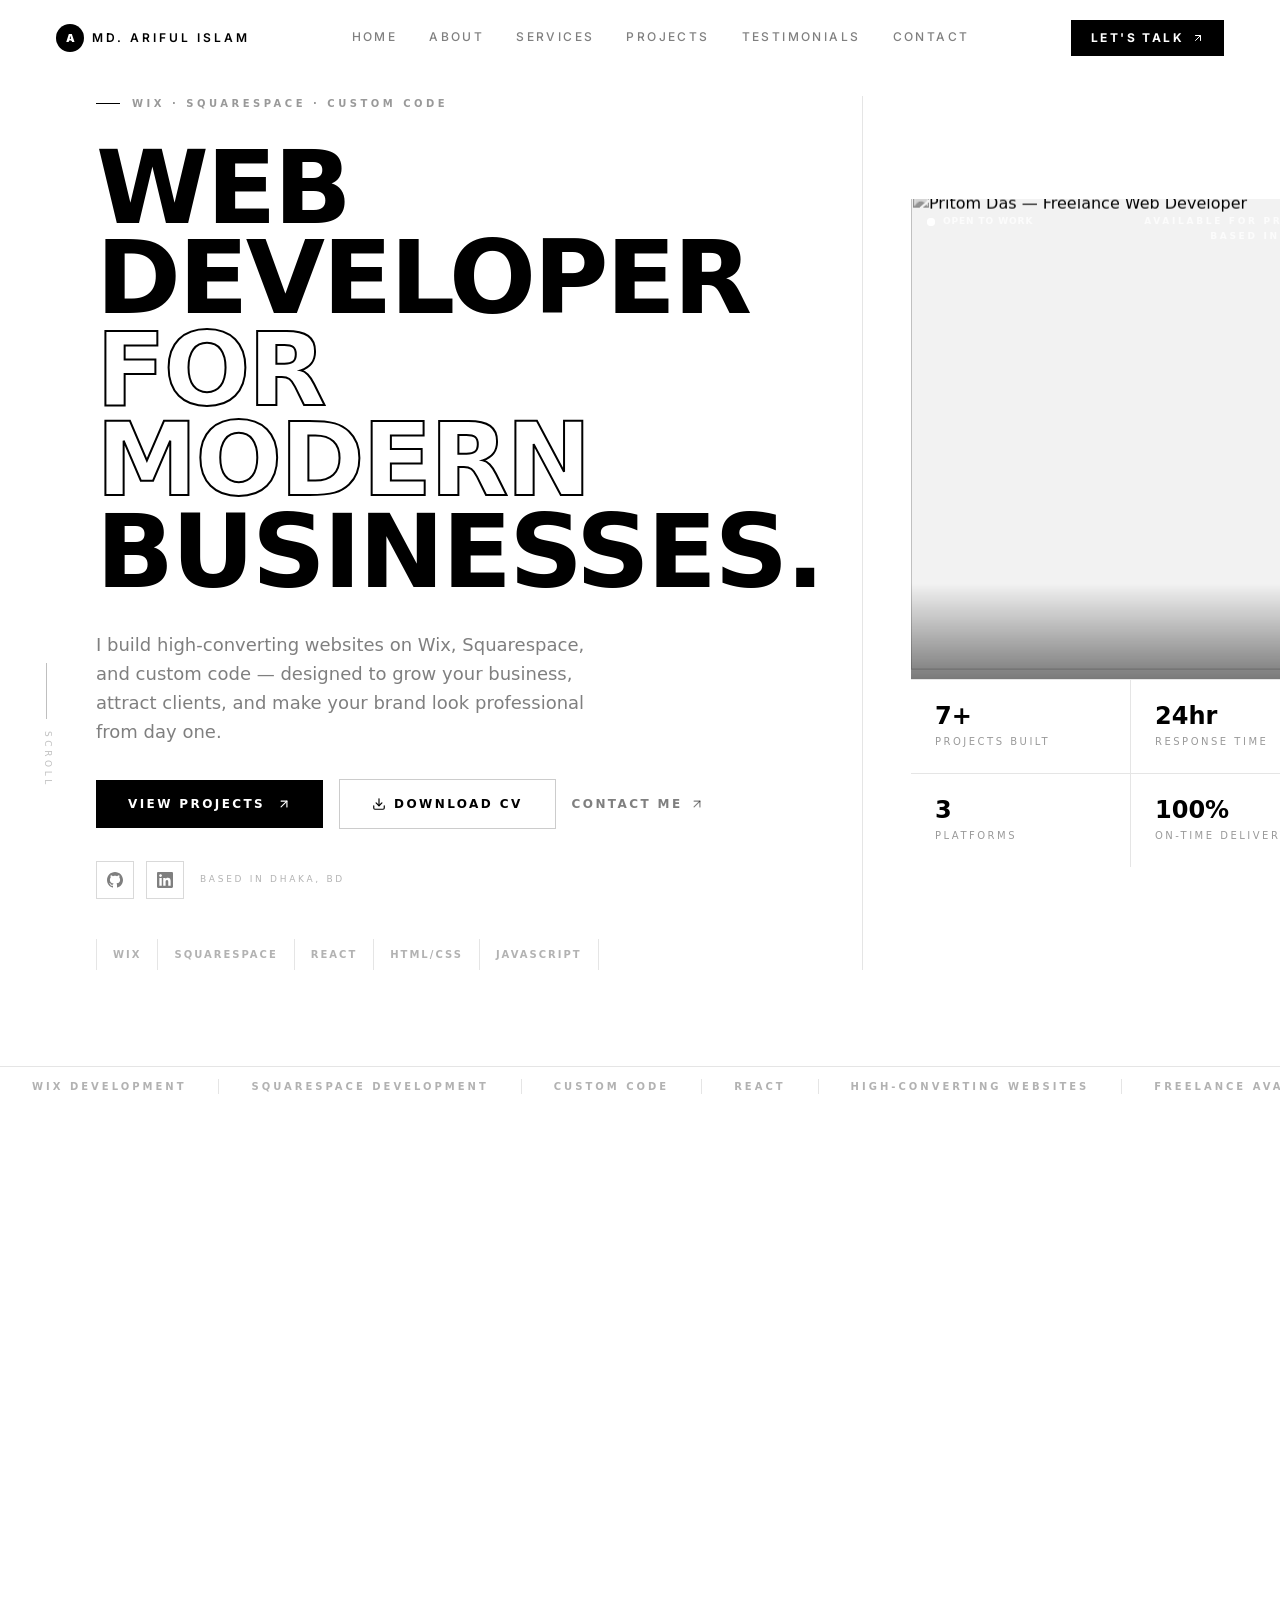
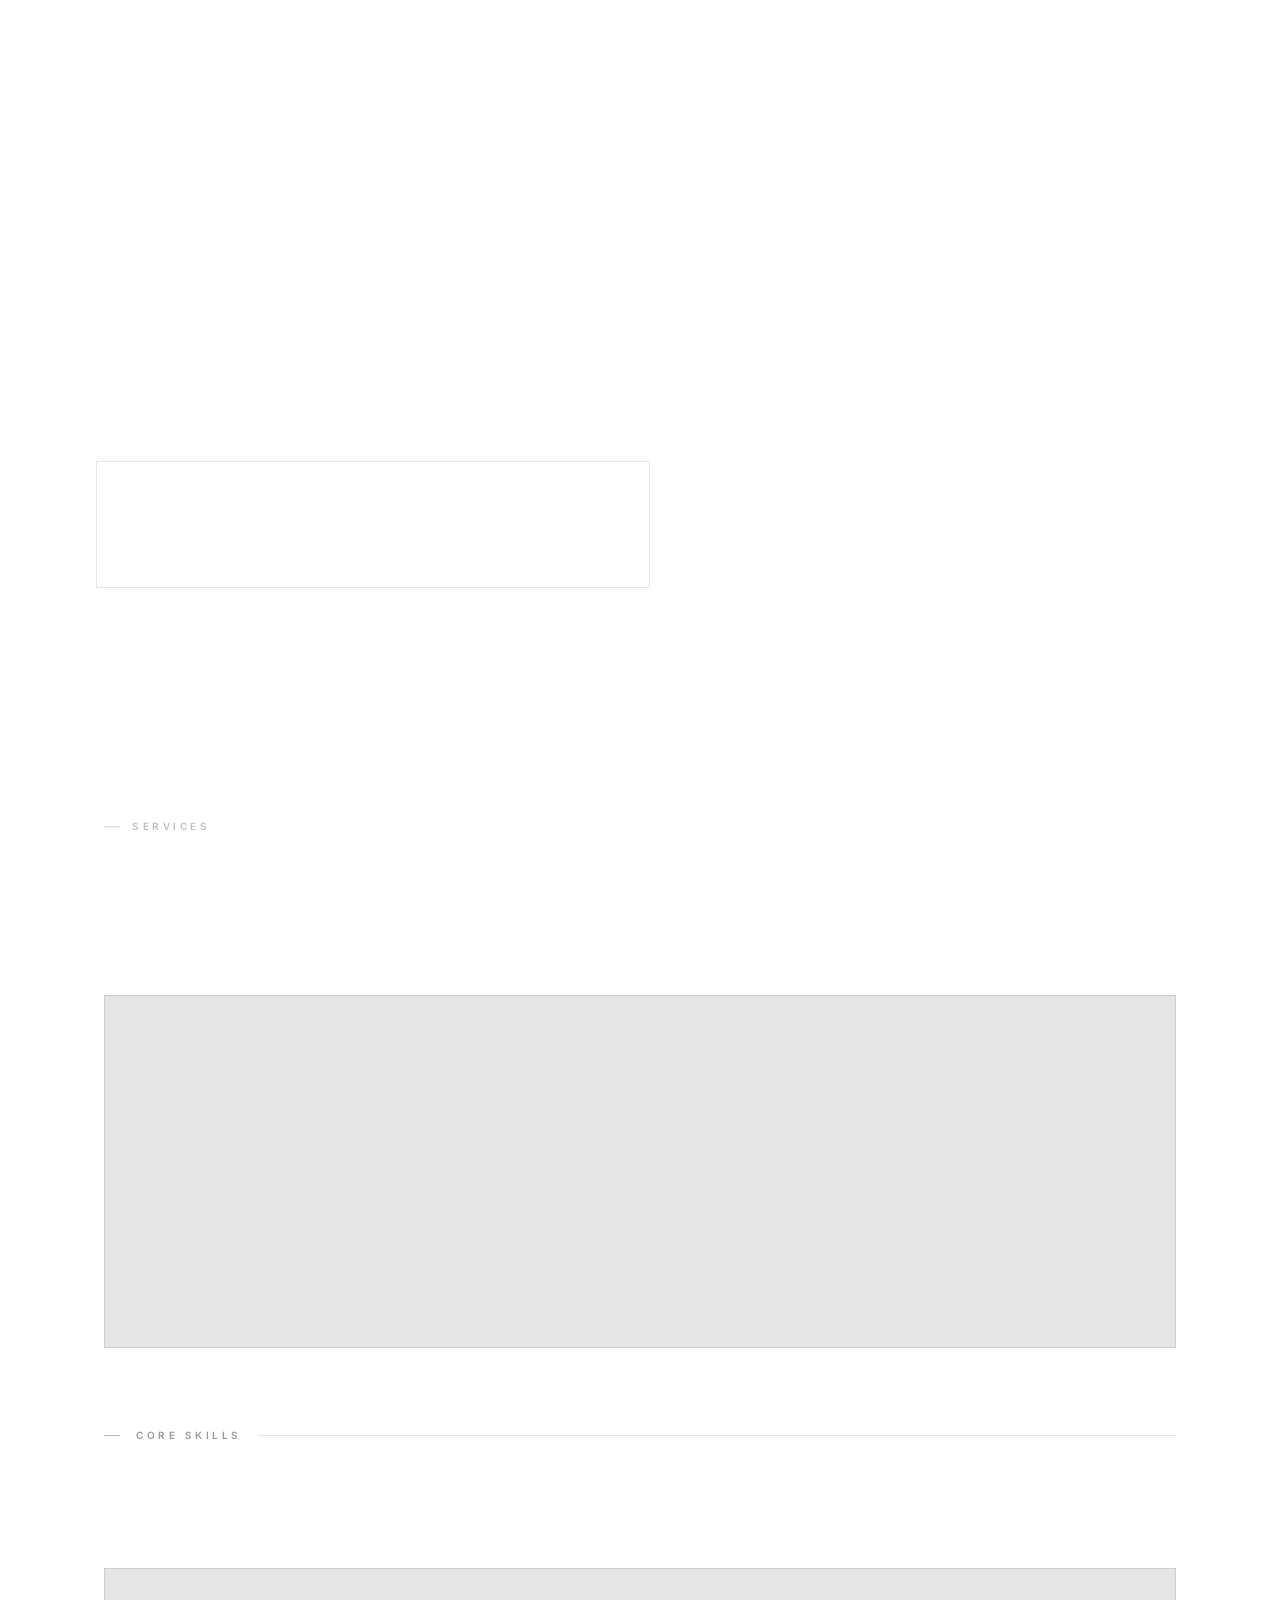
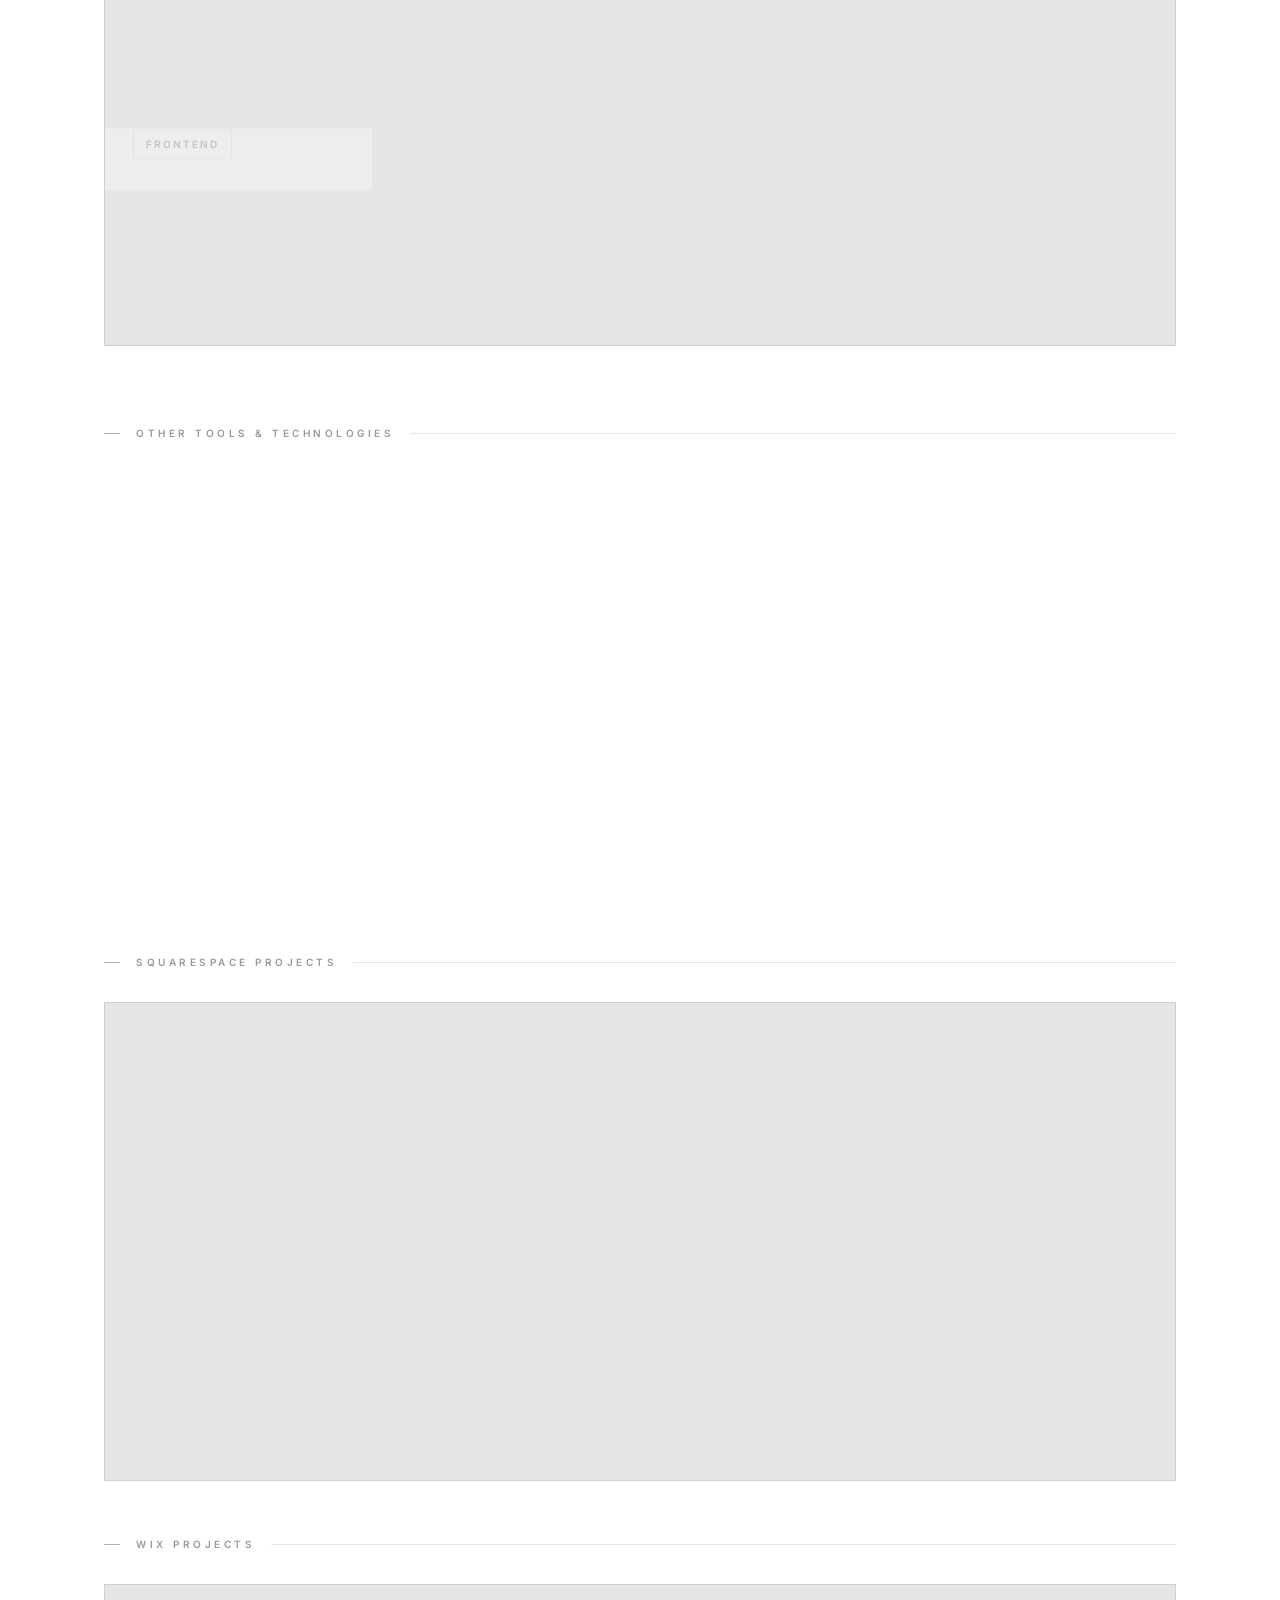
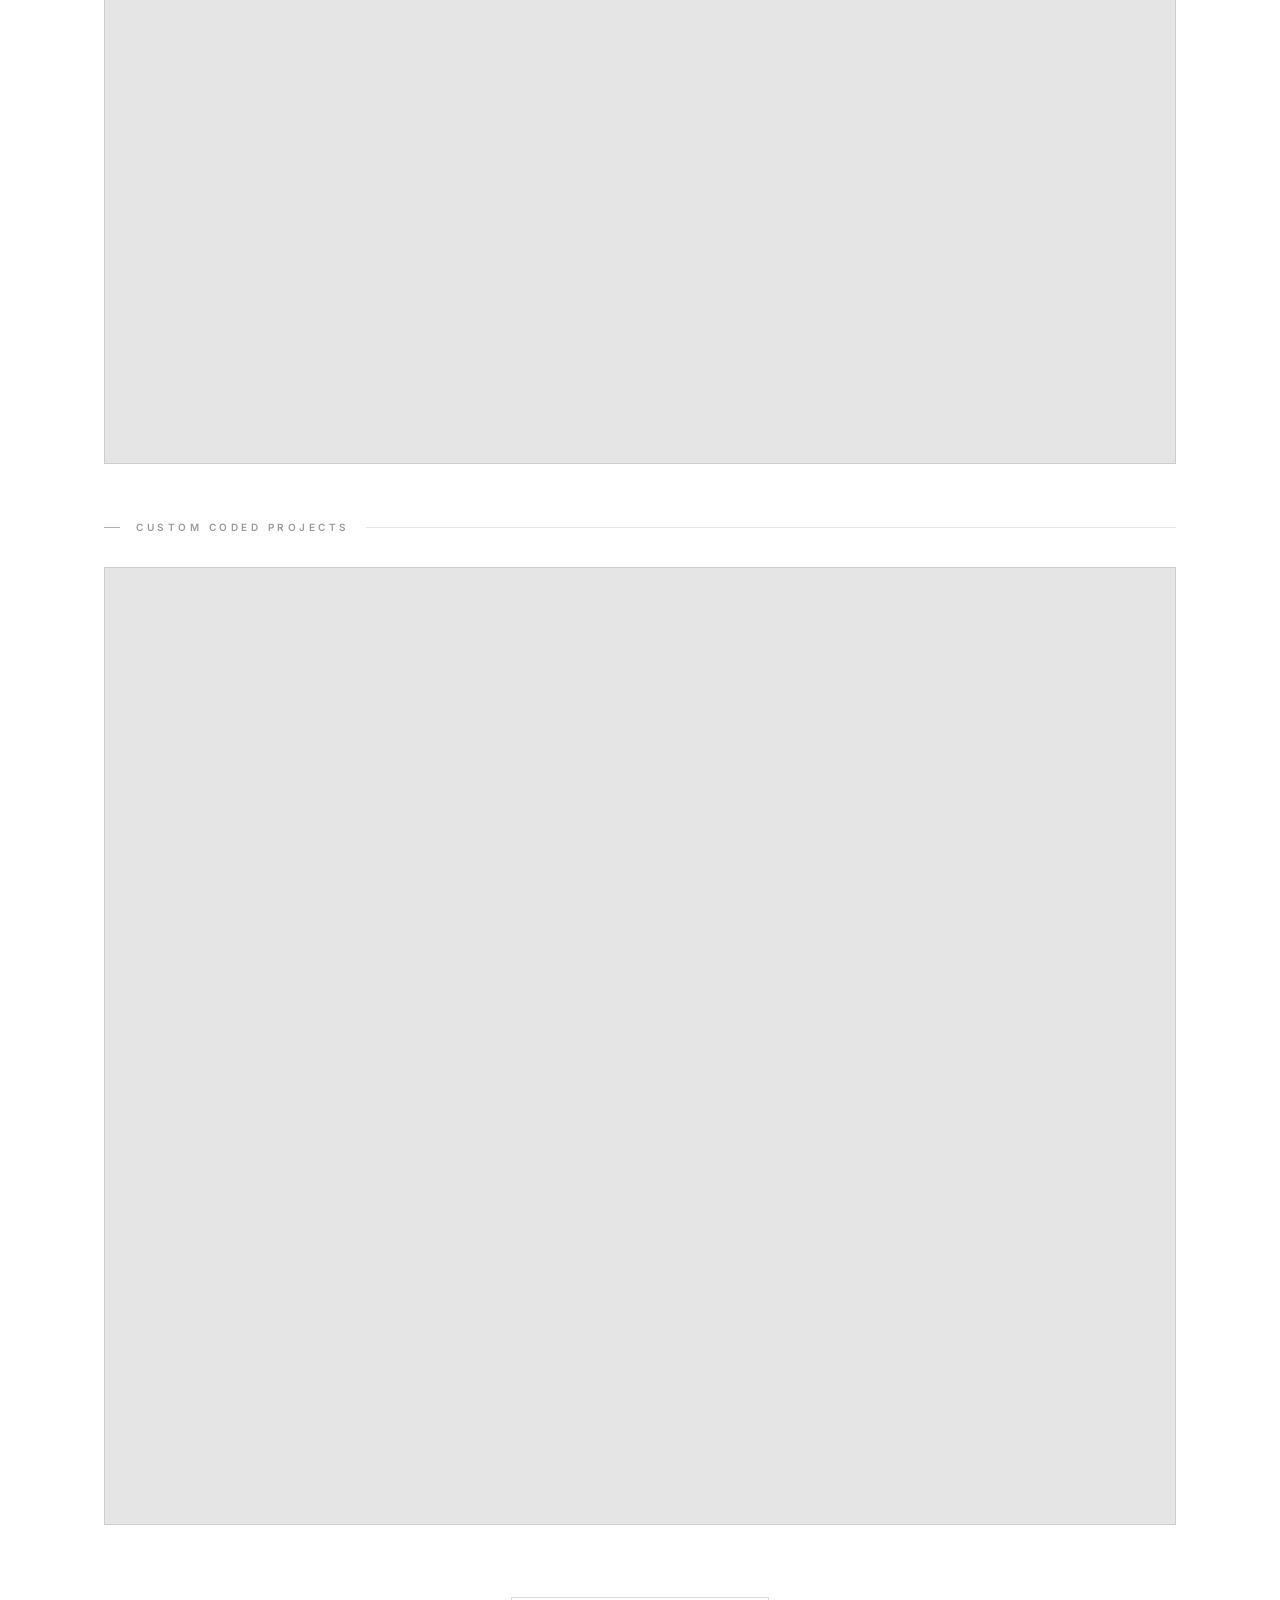
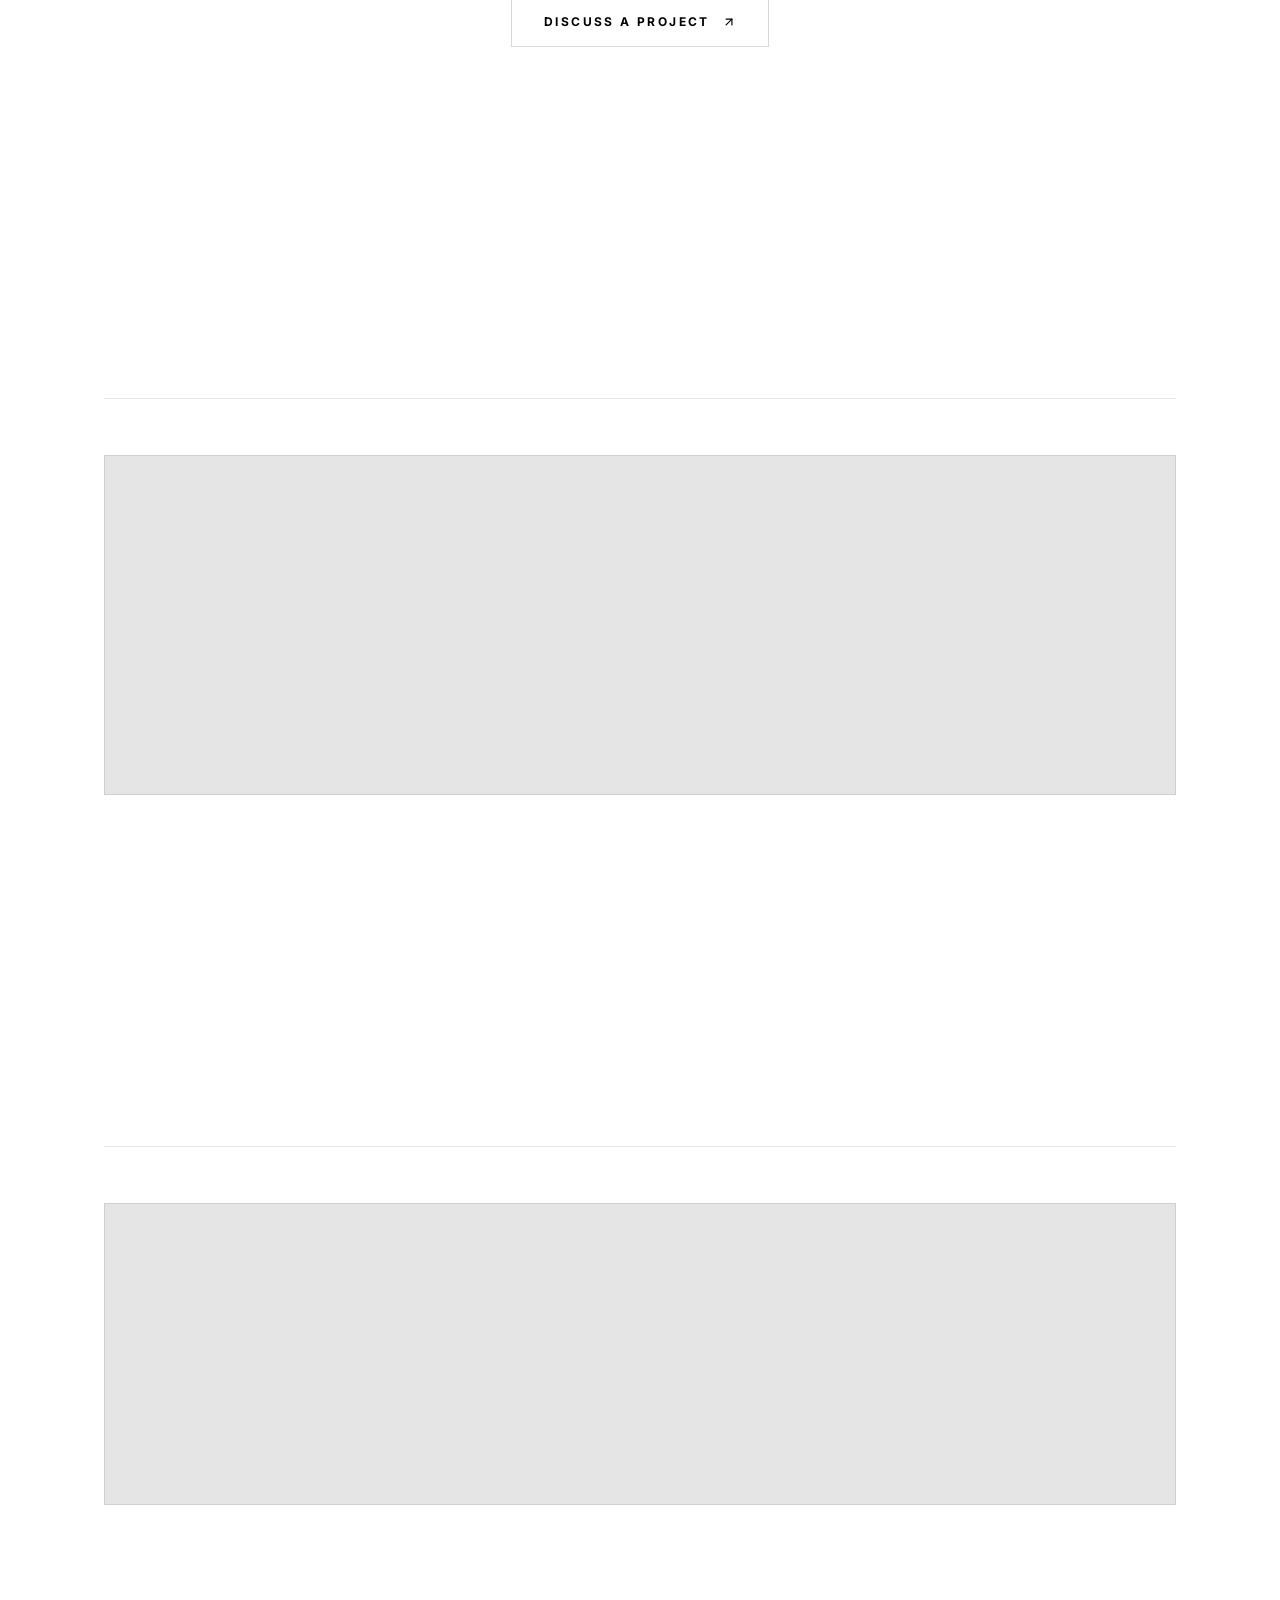
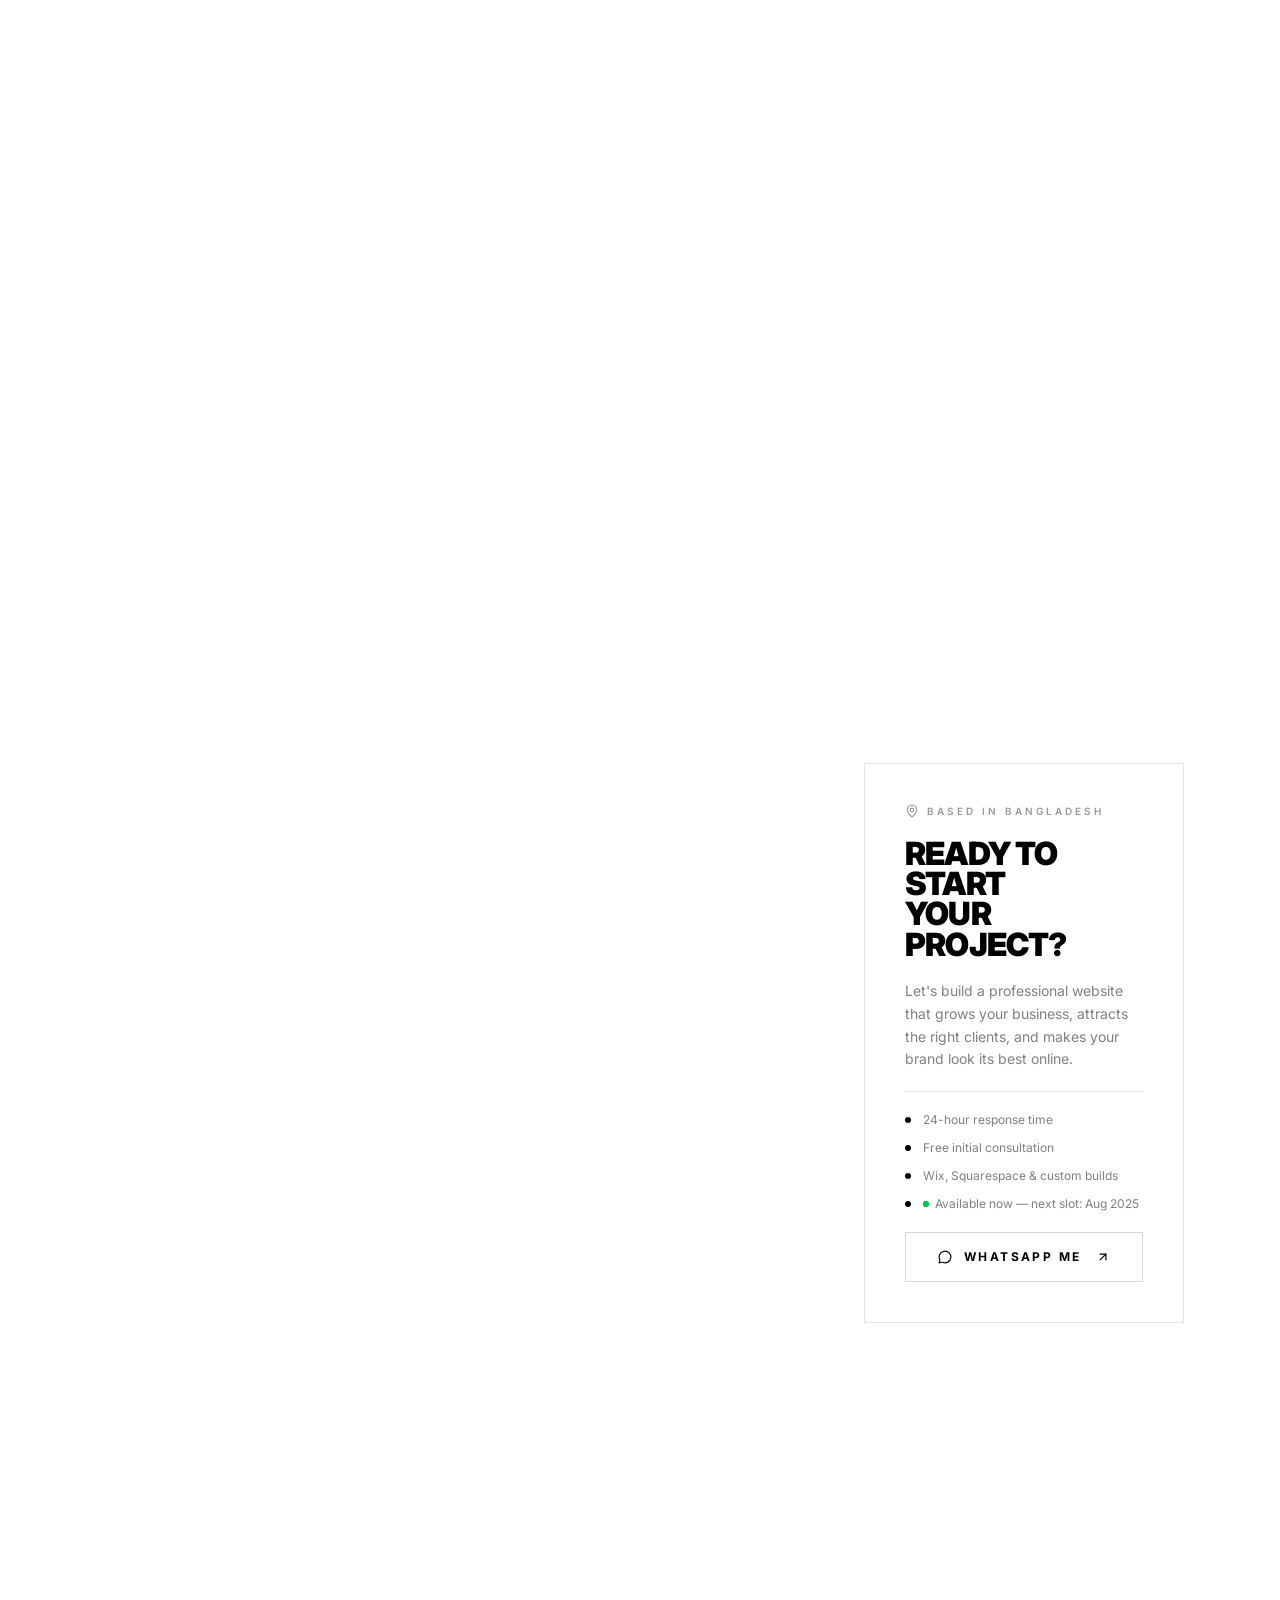
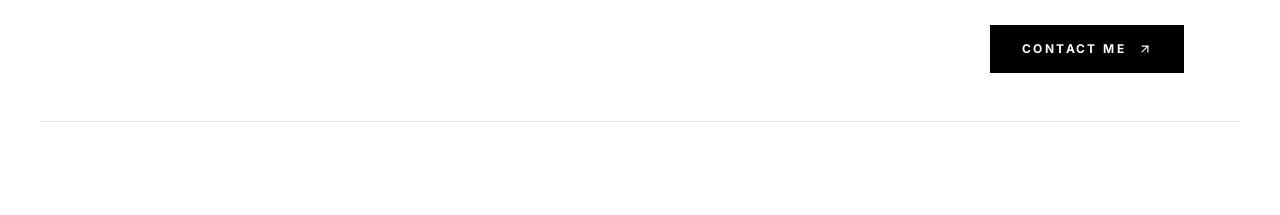
==== commit 811ee9e2: "name change" ====
--- a/index.html
+++ b/index.html
@@ -102,11 +102,11 @@
                 ><span
                   class="text-white font-black text-[11px]"
                   aria-hidden="true"
-                  >P</span
+                  >A</span
                 ></span
               ><span
                 class="text-xs font-semibold tracking-[0.25em] uppercase text-black"
-                >Pritom Das</span
+                >Md. Ariful Islam</span
               ></a
             >
             <ul class="hidden md:flex items-center gap-8" role="list">
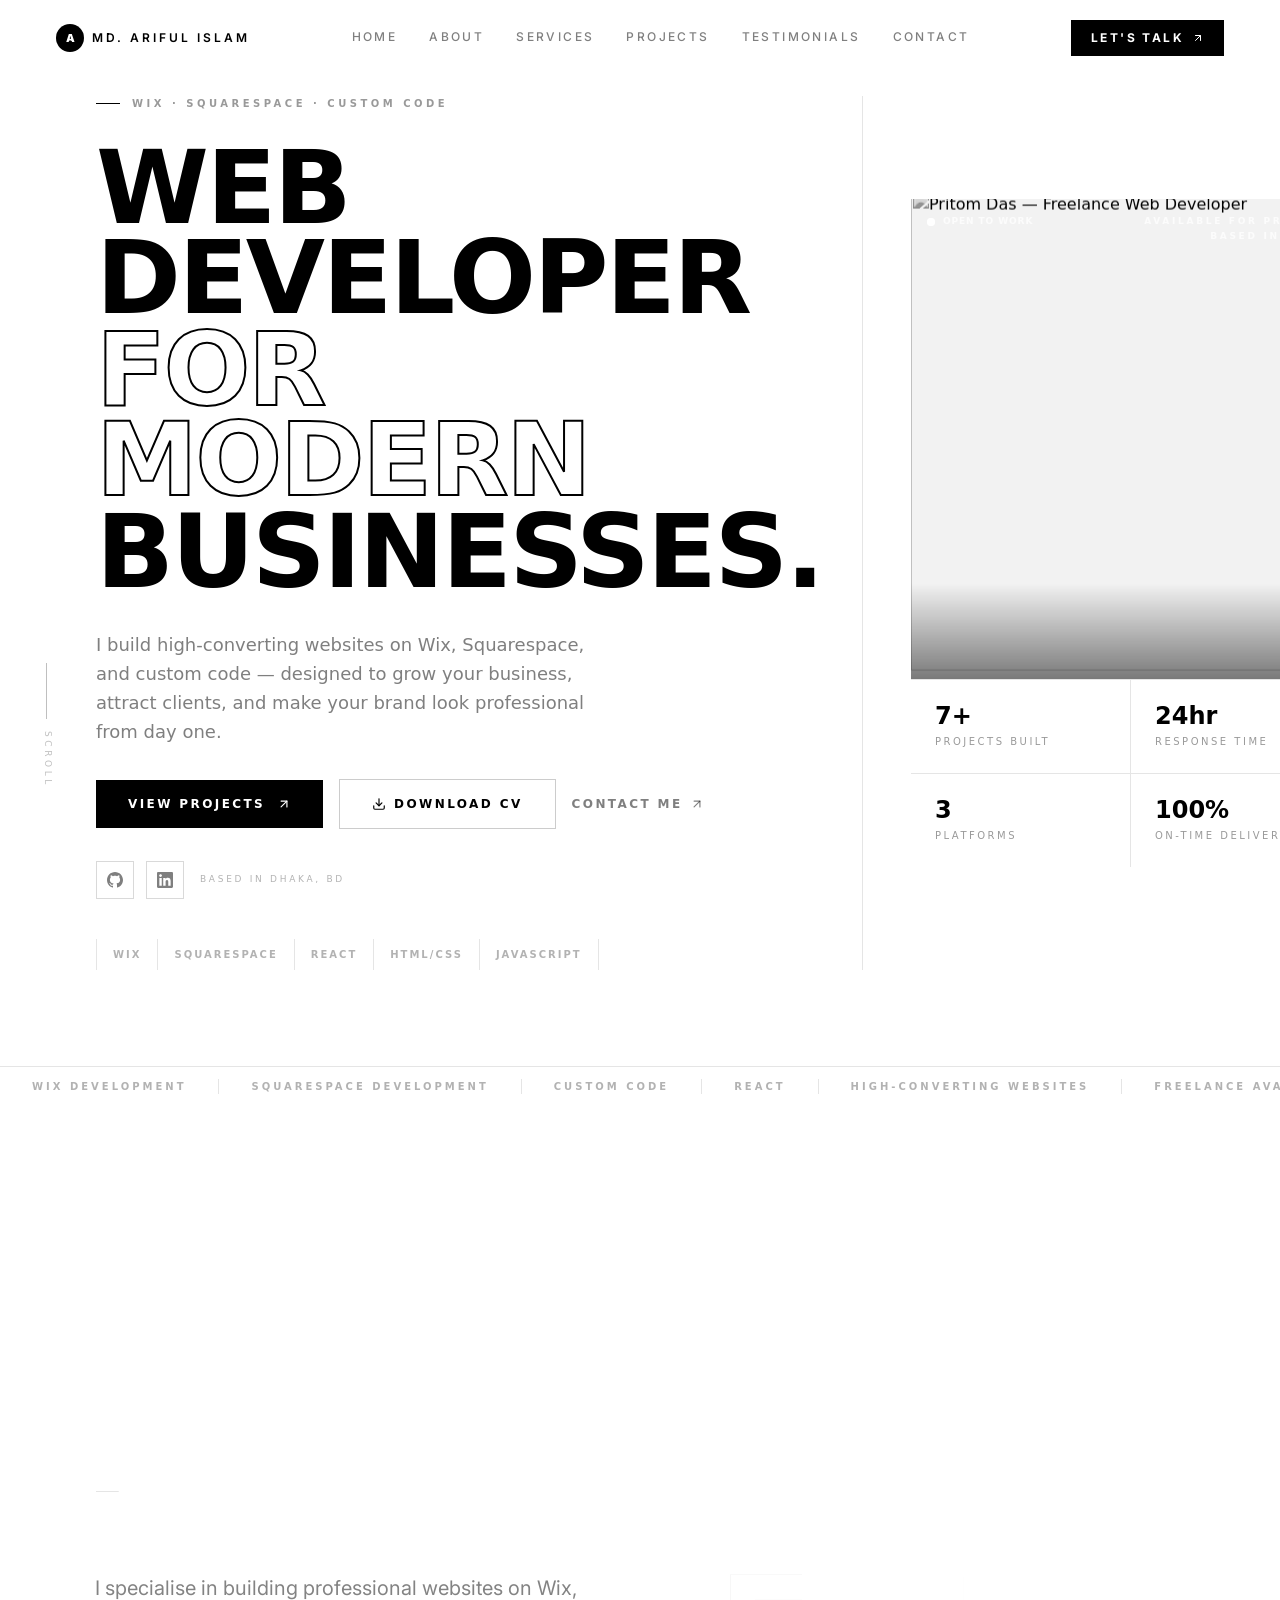
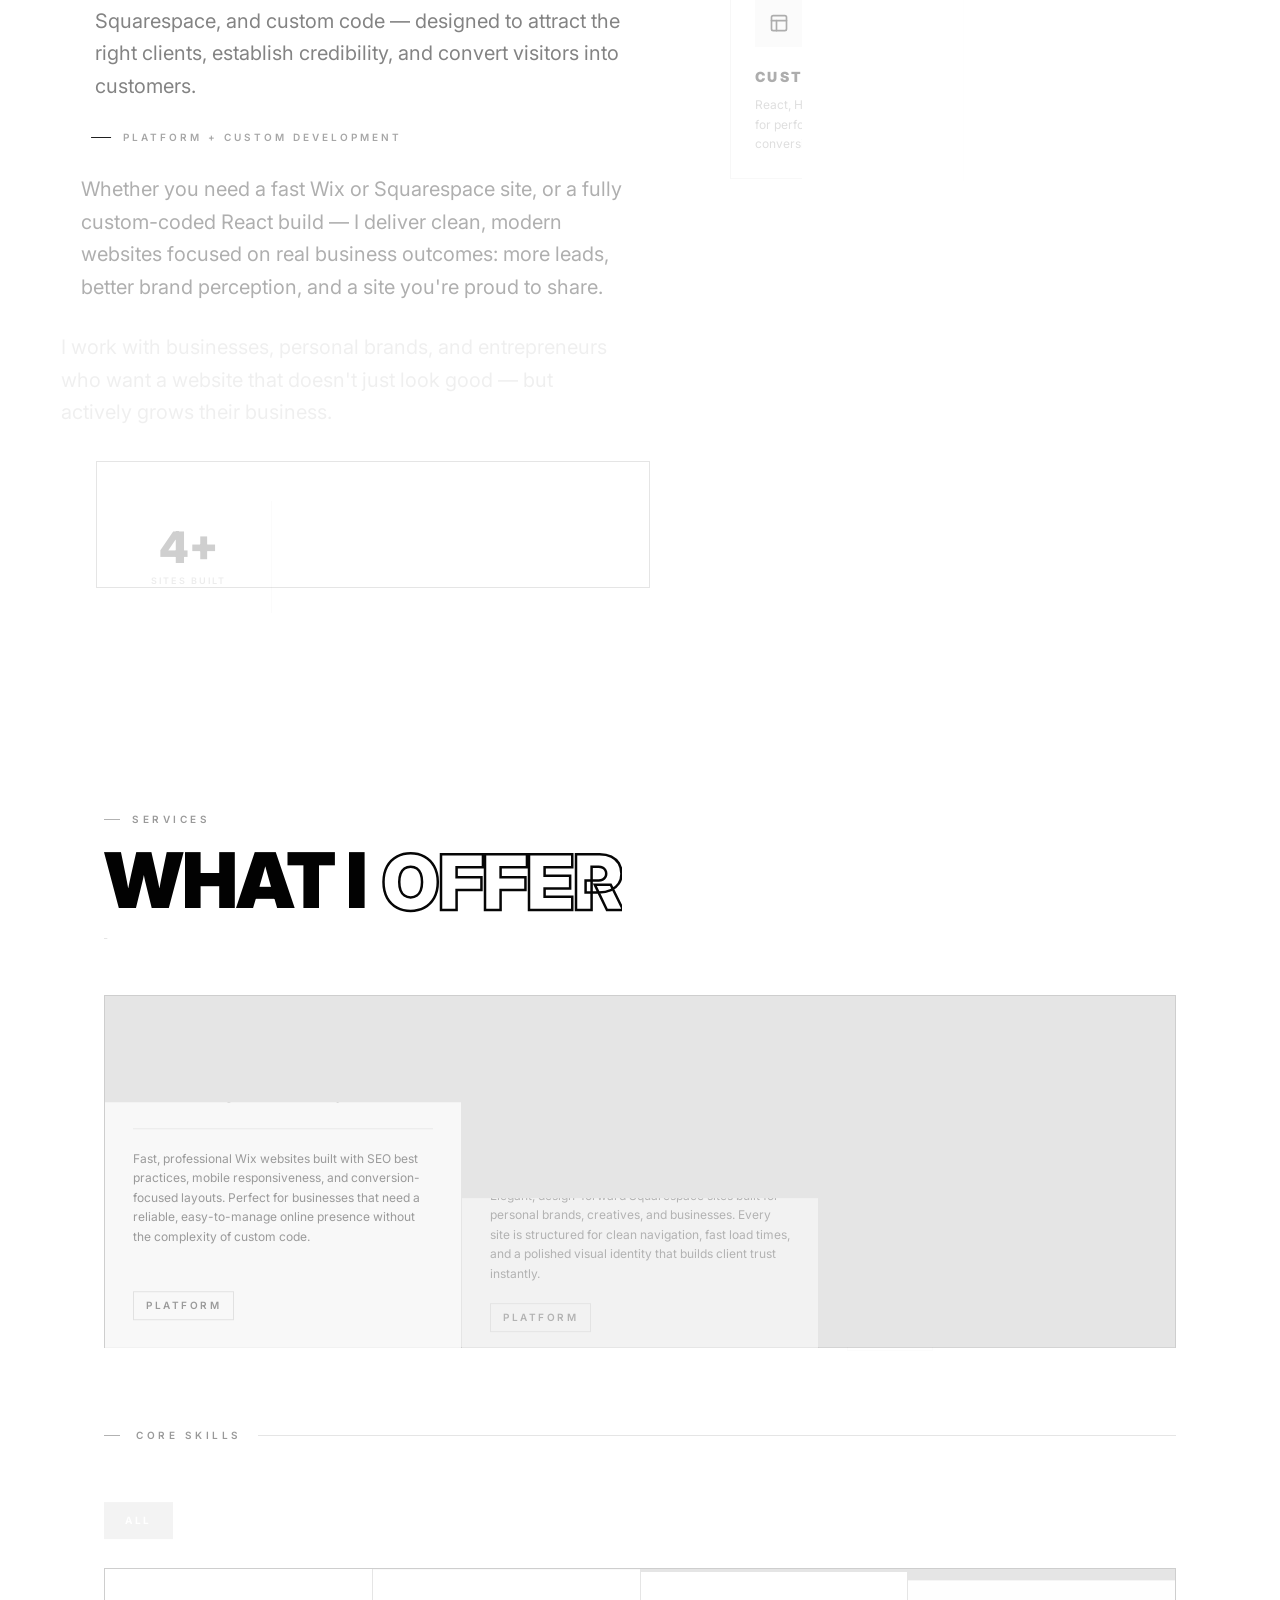
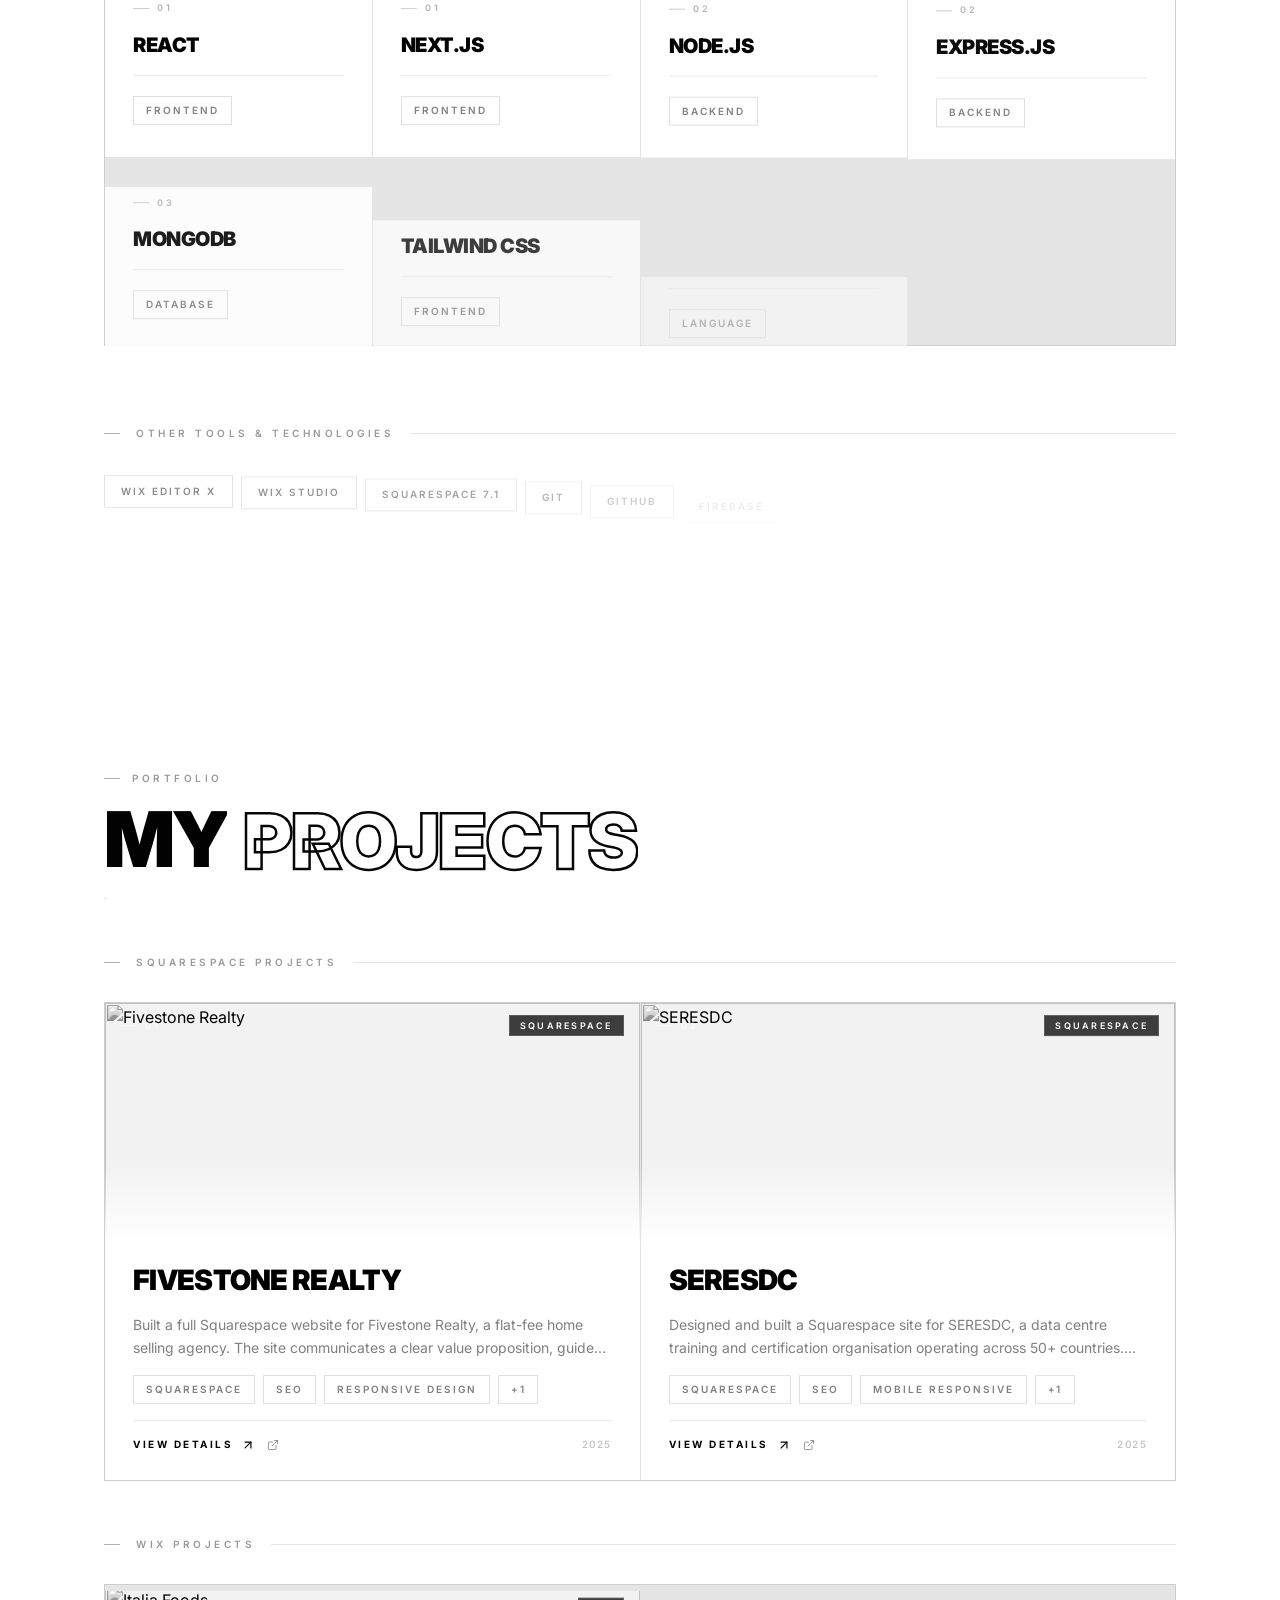
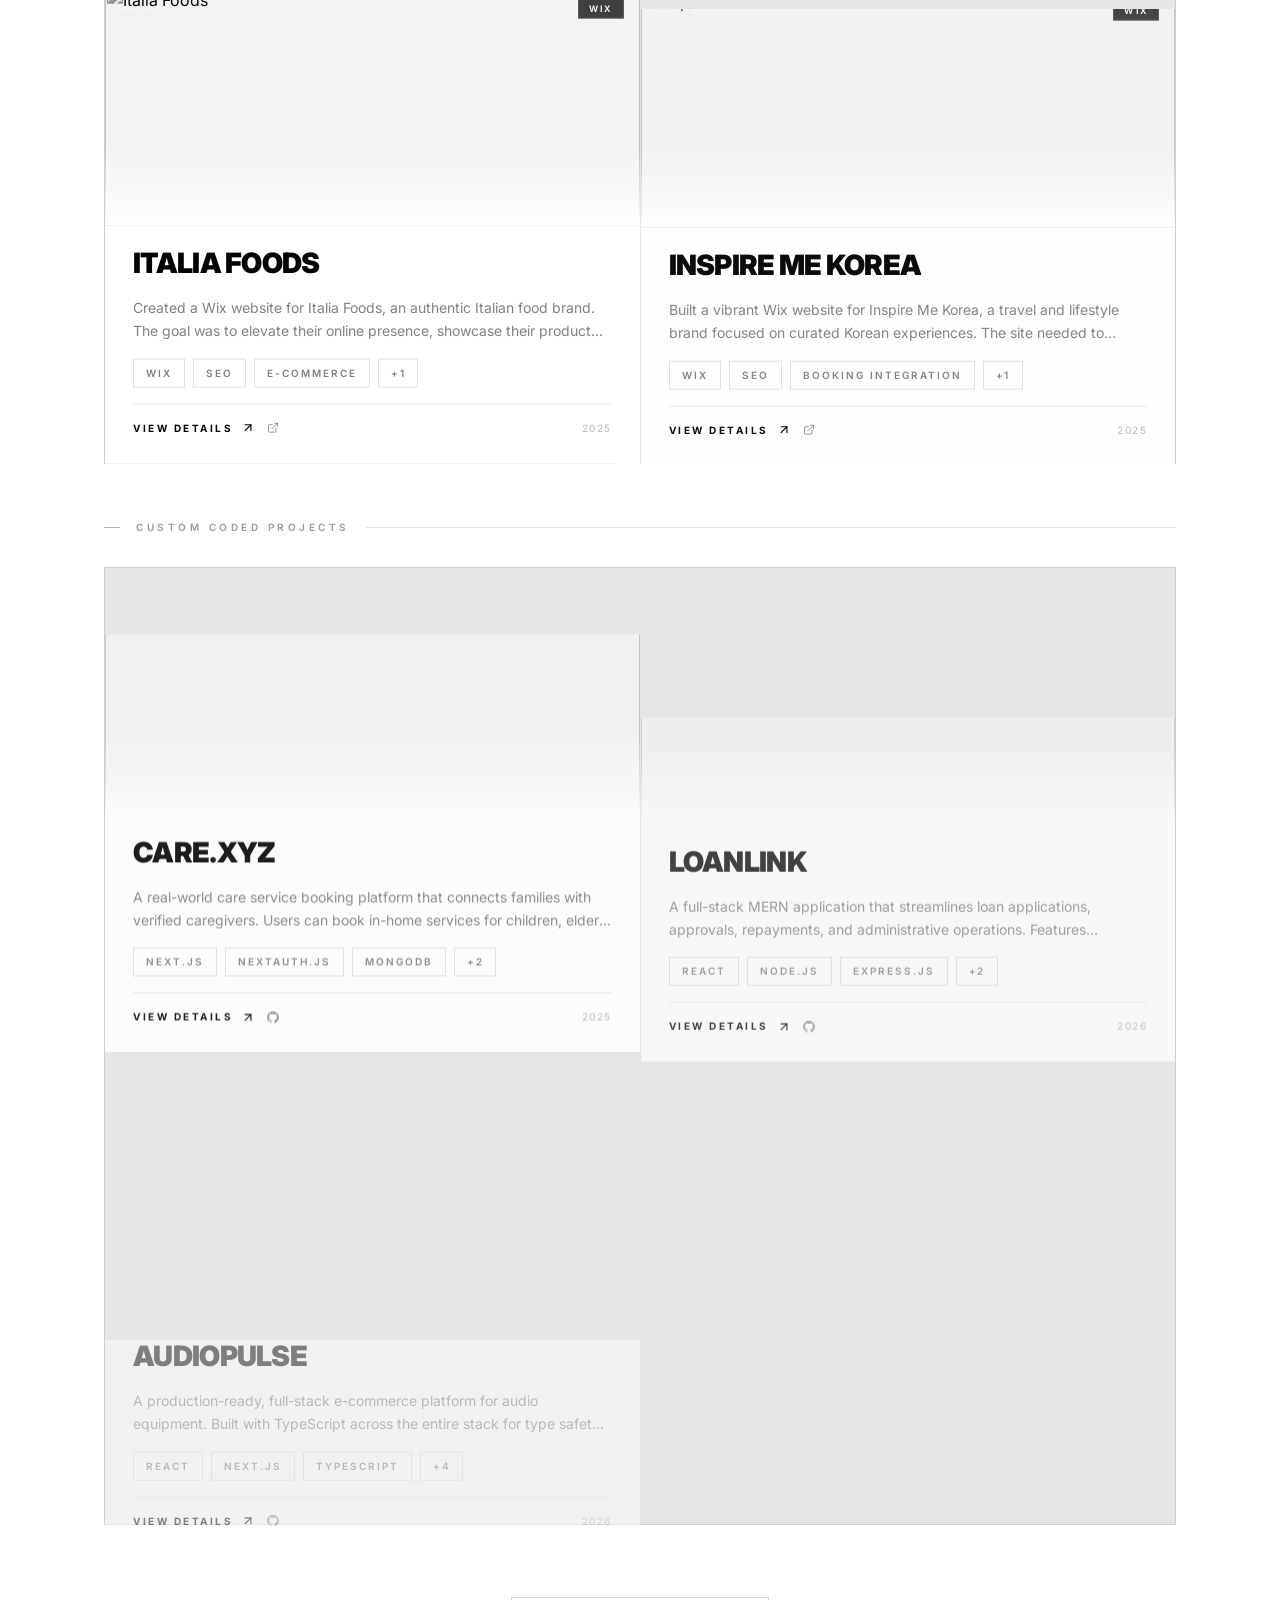
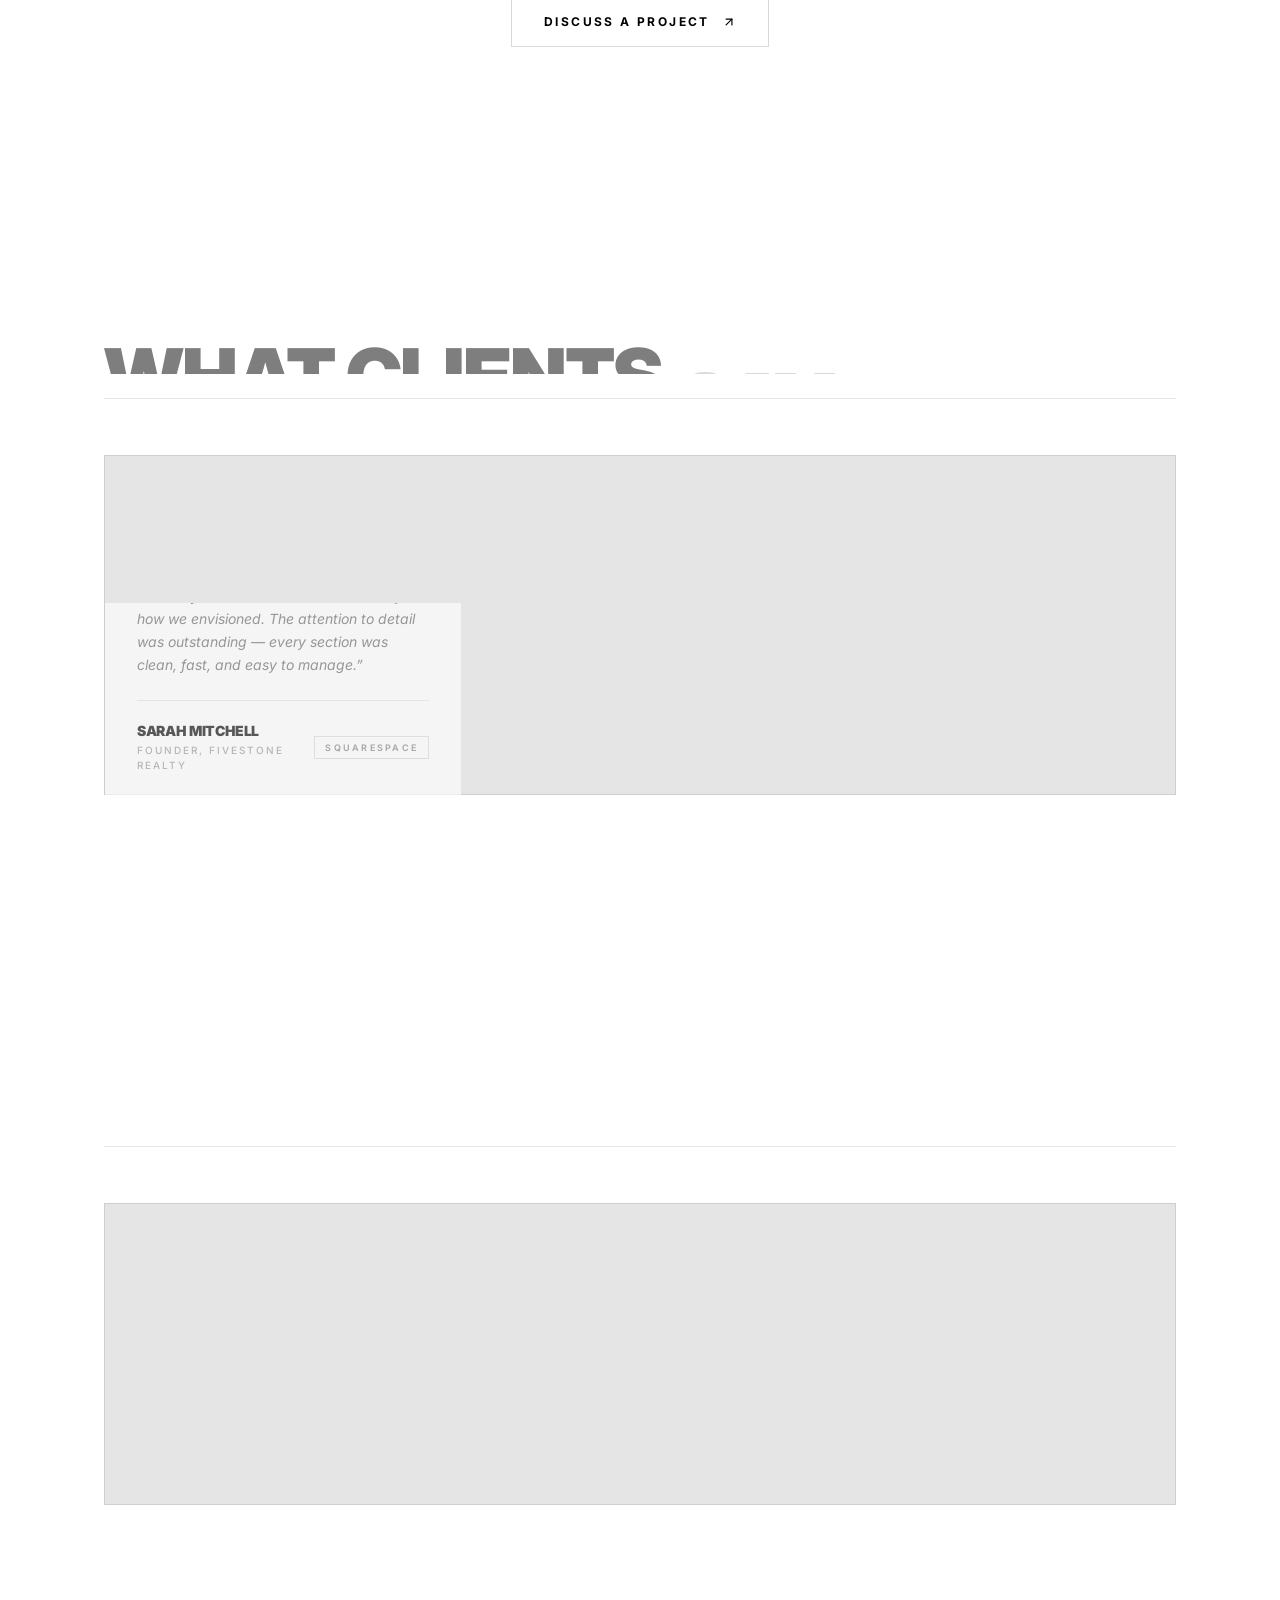
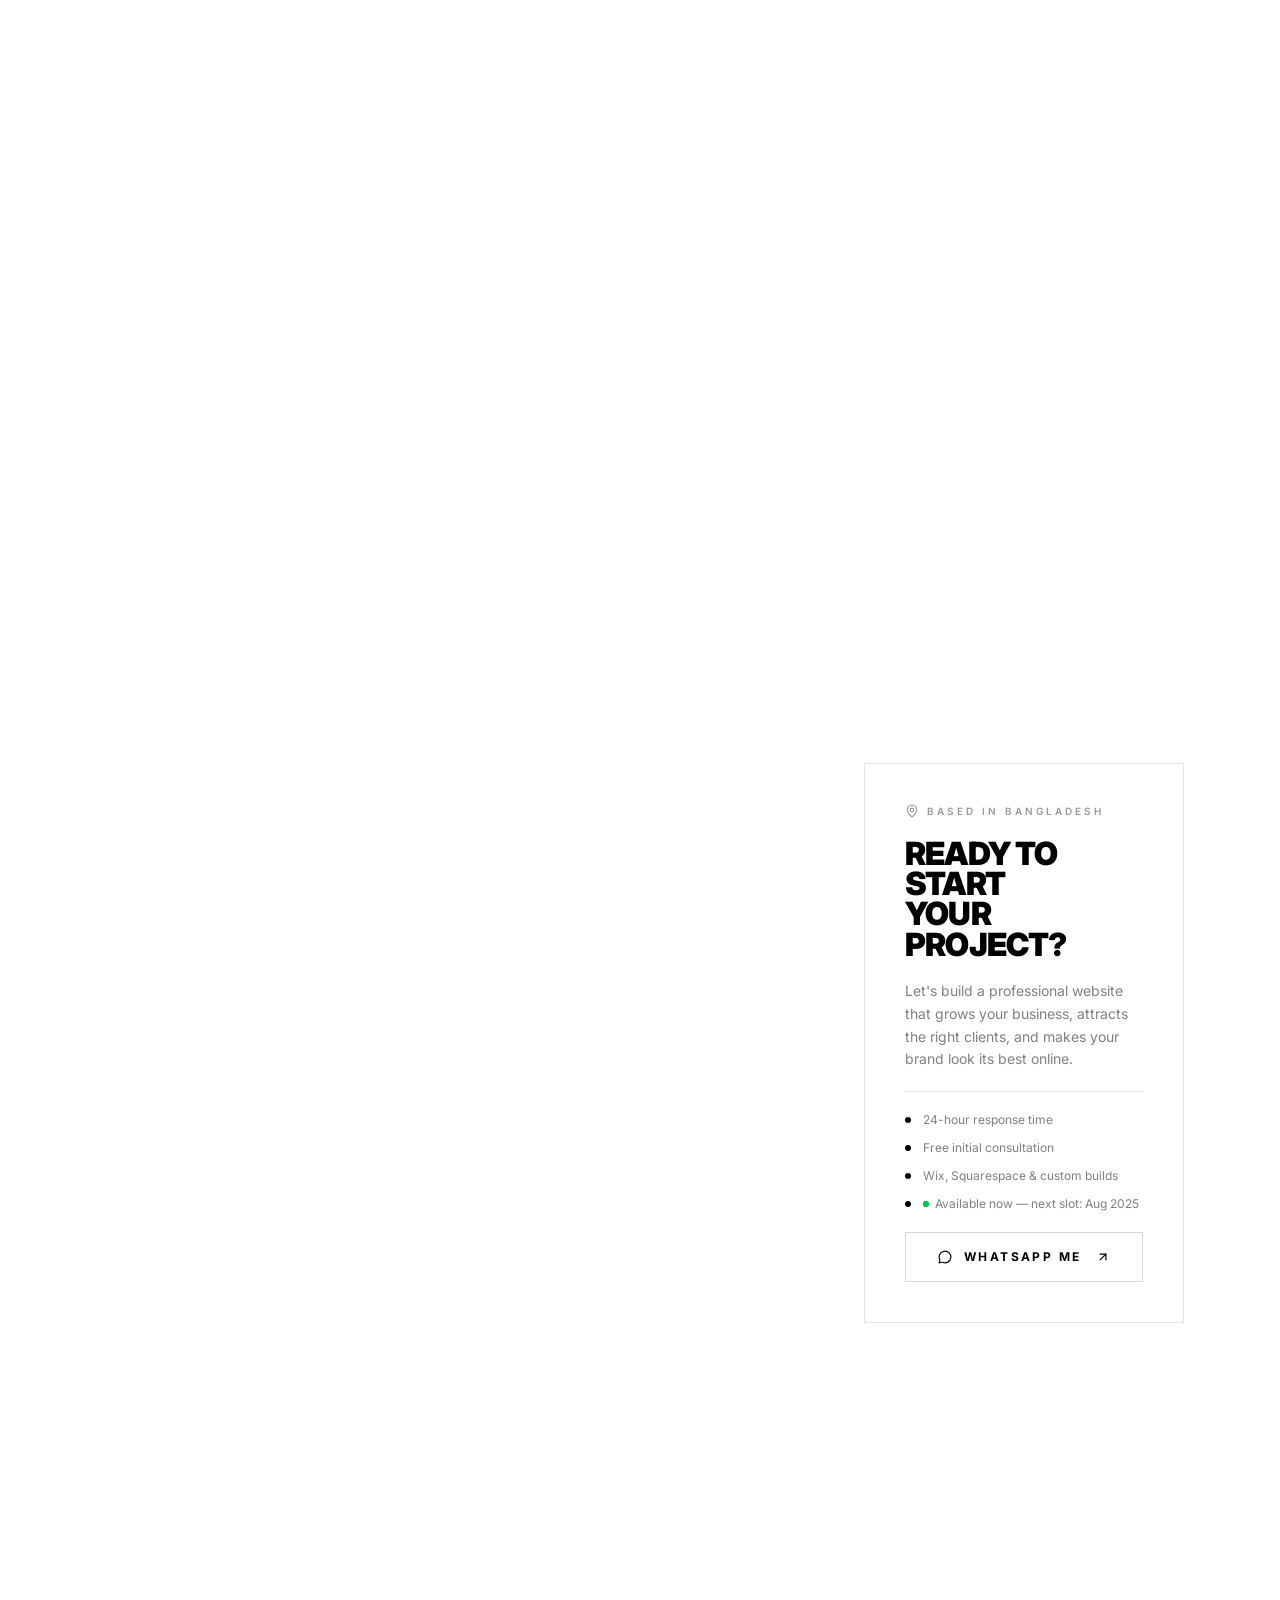
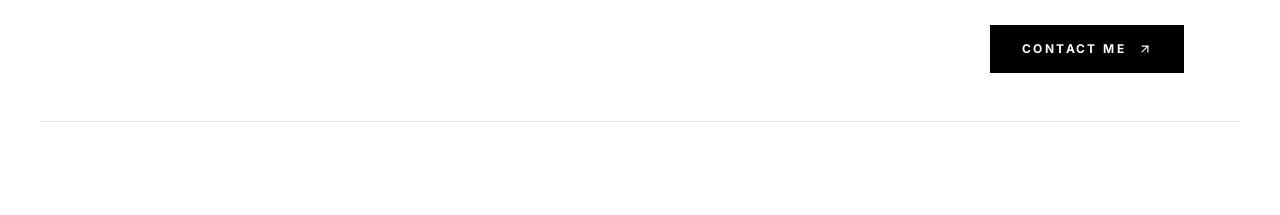
==== commit dce9eb88: "img update" ====
--- a/index.html
+++ b/index.html
@@ -1,81 +1,59 @@
 <html lang="en" style="scroll-behavior: smooth">
-  <head>
-    <meta charset="UTF-8" />
-    <link rel="icon" type="image/svg+xml" href="/favicon.svg" />
-    <link rel="alternate icon" href="/favicon.ico" />
-    <meta
-      name="viewport"
-      content="width=device-width, initial-scale=1.0, viewport-fit=cover"
-    />
 
-    <!-- Primary SEO -->
-    <title>
-      Pritom Das | Wix &amp; Squarespace Developer | Custom React Websites
-    </title>
-    <meta
-      name="description"
-      content="Freelance Wix, Squarespace &amp; custom-coded web developer based in Dhaka. Building high-converting websites for businesses and personal brands worldwide."
-    />
-    <meta
-      name="keywords"
-      content="Pritom Das, Wix Developer, Squarespace Developer, Custom Web Developer, React, Freelance Web Developer, Portfolio, Dhaka"
-    />
-    <meta name="author" content="Pritom Das" />
-    <link rel="canonical" href="https://pritomweb.dev/" />
+<head>
+  <meta charset="UTF-8" />
+  <link rel="icon" type="image/svg+xml" href="/favicon.svg" />
+  <link rel="alternate icon" href="/favicon.ico" />
+  <meta name="viewport" content="width=device-width, initial-scale=1.0, viewport-fit=cover" />
 
-    <!-- Open Graph / Facebook -->
-    <meta property="og:type" content="website" />
-    <meta property="og:url" content="https://pritomweb.dev/" />
-    <meta
-      property="og:title"
-      content="Pritom Das | Wix &amp; Squarespace Developer | Custom React Websites"
-    />
-    <meta
-      property="og:description"
-      content="Freelance Wix, Squarespace &amp; custom-coded web developer. Building high-converting websites for businesses and personal brands worldwide."
-    />
-    <meta
-      property="og:image"
-      content="https://res.cloudinary.com/do3iu9q7d/image/upload/w_1200,h_630,c_fill,f_auto,q_auto/v1767634713/profile_wnzqr0.jpg"
-    />
-    <meta property="og:image:width" content="1200" />
-    <meta property="og:image:height" content="630" />
+  <!-- Primary SEO -->
+  <title>
+    Pritom Das | Wix &amp; Squarespace Developer | Custom React Websites
+  </title>
+  <meta name="description"
+    content="Freelance Wix, Squarespace &amp; custom-coded web developer based in Dhaka. Building high-converting websites for businesses and personal brands worldwide." />
+  <meta name="keywords"
+    content="Pritom Das, Wix Developer, Squarespace Developer, Custom Web Developer, React, Freelance Web Developer, Portfolio, Dhaka" />
+  <meta name="author" content="Pritom Das" />
+  <link rel="canonical" href="https://pritomweb.dev/" />
 
-    <!-- Twitter Card -->
-    <meta name="twitter:card" content="summary_large_image" />
-    <meta
-      name="twitter:title"
-      content="Pritom Das | Wix &amp; Squarespace Developer | Custom React Websites"
-    />
-    <meta
-      name="twitter:description"
-      content="Freelance Wix, Squarespace &amp; custom-coded web developer. Building high-converting websites for businesses and personal brands."
-    />
-    <meta
-      name="twitter:image"
-      content="https://res.cloudinary.com/do3iu9q7d/image/upload/w_1200,h_630,c_fill,f_auto,q_auto/v1767634713/profile_wnzqr0.jpg"
-    />
+  <!-- Open Graph / Facebook -->
+  <meta property="og:type" content="website" />
+  <meta property="og:url" content="https://pritomweb.dev/" />
+  <meta property="og:title" content="Pritom Das | Wix &amp; Squarespace Developer | Custom React Websites" />
+  <meta property="og:description"
+    content="Freelance Wix, Squarespace &amp; custom-coded web developer. Building high-converting websites for businesses and personal brands worldwide." />
+  <meta property="og:image"
+    content="https://res.cloudinary.com/do3iu9q7d/image/upload/w_1200,h_630,c_fill,f_auto,q_auto/v1767634713/profile_wnzqr0.jpg" />
+  <meta property="og:image:width" content="1200" />
+  <meta property="og:image:height" content="630" />
 
-    <!-- Google Fonts — preconnect first, then stylesheet (faster than @import in CSS) -->
-    <link rel="preconnect" href="https://fonts.googleapis.com" />
-    <link rel="preconnect" href="https://fonts.gstatic.com" crossorigin="" />
-    <link
-      href="https://fonts.googleapis.com/css2?family=Inter:wght@400;500;600;700;800;900&amp;display=swap"
-      rel="stylesheet"
-    />
-    <script type="module" src="./script.js"></script>
-    <link rel="stylesheet" href="./style.css" />
-  </head>
+  <!-- Twitter Card -->
+  <meta name="twitter:card" content="summary_large_image" />
+  <meta name="twitter:title" content="Pritom Das | Wix &amp; Squarespace Developer | Custom React Websites" />
+  <meta name="twitter:description"
+    content="Freelance Wix, Squarespace &amp; custom-coded web developer. Building high-converting websites for businesses and personal brands." />
+  <meta name="twitter:image"
+    content="https://res.cloudinary.com/do3iu9q7d/image/upload/w_1200,h_630,c_fill,f_auto,q_auto/v1767634713/profile_wnzqr0.jpg" />
 
-  <body>
-    <!-- Skip navigation for keyboard users -->
-    <a href="#main-content" class="skip-nav">Skip to main content</a>
-    <div id="root">
-      <div class="min-h-screen text-foreground">
-        <header class="fixed top-0 left-0 right-0 z-50">
-          <div
-            class="anim-nav-bar flex items-center justify-between px-5 sm:px-8 md:px-14 py-5 border-b border-transparent"
-            style="
+  <!-- Google Fonts — preconnect first, then stylesheet (faster than @import in CSS) -->
+  <link rel="preconnect" href="https://fonts.googleapis.com" />
+  <link rel="preconnect" href="https://fonts.gstatic.com" crossorigin="" />
+  <link href="https://fonts.googleapis.com/css2?family=Inter:wght@400;500;600;700;800;900&amp;display=swap"
+    rel="stylesheet" />
+  <script type="module" src="./script.js"></script>
+  <link rel="stylesheet" href="./style.css" />
+</head>
+
+<body>
+  <!-- Skip navigation for keyboard users -->
+  <a href="#main-content" class="skip-nav">Skip to main content</a>
+  <div id="root">
+    <div class="min-h-screen text-foreground">
+      <header class="fixed top-0 left-0 right-0 z-50">
+        <div
+          class="anim-nav-bar flex items-center justify-between px-5 sm:px-8 md:px-14 py-5 border-b border-transparent"
+          style="
               transition: none;
               translate: none;
               rotate: none;
@@ -85,3957 +63,2527 @@
               background-color: rgba(255, 255, 255, 0.92);
               backdrop-filter: blur(16px);
               border-bottom-color: rgba(0, 0, 0, 0.12);
-            "
-          >
-            <a
-              href="#home"
-              class="anim-nav-logo flex items-center gap-2 group"
-              style="
+            ">
+          <a href="#home" class="anim-nav-logo flex items-center gap-2 group" style="
                 translate: none;
                 rotate: none;
                 scale: none;
                 transform: translate(0px, 0px);
                 opacity: 1;
-              "
-              ><span
-                class="w-7 h-7 rounded-full bg-black flex items-center justify-center group-hover:scale-110 transition-transform duration-200"
-                ><span
-                  class="text-white font-black text-[11px]"
-                  aria-hidden="true"
-                  >A</span
-                ></span
-              ><span
-                class="text-xs font-semibold tracking-[0.25em] uppercase text-black"
-                >Md. Ariful Islam</span
-              ></a
-            >
-            <ul class="hidden md:flex items-center gap-8" role="list">
-              <li>
-                <a
-                  href="#home"
-                  class="anim-nav-link relative flex flex-col text-xs font-medium tracking-[0.2em] uppercase text-black/50 hover:text-black transition-colors duration-200 pb-0.5"
+              "><span
+              class="w-7 h-7 rounded-full bg-black flex items-center justify-center group-hover:scale-110 transition-transform duration-200"><span
+                class="text-white font-black text-[11px]" aria-hidden="true">A</span></span><span
+              class="text-xs font-semibold tracking-[0.25em] uppercase text-black">Md. Ariful Islam</span></a>
+          <ul class="hidden md:flex items-center gap-8" role="list">
+            <li>
+              <a href="#home"
+                class="anim-nav-link relative flex flex-col text-xs font-medium tracking-[0.2em] uppercase text-black/50 hover:text-black transition-colors duration-200 pb-0.5"
+                style="
+                    translate: none;
+                    rotate: none;
+                    scale: none;
+                    opacity: 1;
+                    transform: translate(0px, 0px);
+                  ">Home<span class="nav-underline absolute -bottom-0.5 left-0 w-full h-px bg-black origin-left"
+                  aria-hidden="true" style="transform: scaleX(0)"></span></a>
+            </li>
+            <li>
+              <a href="#about"
+                class="anim-nav-link relative flex flex-col text-xs font-medium tracking-[0.2em] uppercase text-black/50 hover:text-black transition-colors duration-200 pb-0.5"
+                style="
+                    translate: none;
+                    rotate: none;
+                    scale: none;
+                    opacity: 1;
+                    transform: translate(0px, 0px);
+                  ">About<span class="nav-underline absolute -bottom-0.5 left-0 w-full h-px bg-black origin-left"
+                  aria-hidden="true" style="transform: scaleX(0)"></span></a>
+            </li>
+            <li>
+              <a href="#skills"
+                class="anim-nav-link relative flex flex-col text-xs font-medium tracking-[0.2em] uppercase text-black/50 hover:text-black transition-colors duration-200 pb-0.5"
+                style="
+                    translate: none;
+                    rotate: none;
+                    scale: none;
+                    opacity: 1;
+                    transform: translate(0px, 0px);
+                  ">Services<span class="nav-underline absolute -bottom-0.5 left-0 w-full h-px bg-black origin-left"
+                  aria-hidden="true" style="transform: scaleX(0)"></span></a>
+            </li>
+            <li>
+              <a href="#projects"
+                class="anim-nav-link relative flex flex-col text-xs font-medium tracking-[0.2em] uppercase text-black/50 hover:text-black transition-colors duration-200 pb-0.5"
+                style="
+                    translate: none;
+                    rotate: none;
+                    scale: none;
+                    opacity: 1;
+                    transform: translate(0px, 0px);
+                  ">Projects<span class="nav-underline absolute -bottom-0.5 left-0 w-full h-px bg-black origin-left"
+                  aria-hidden="true" style="
+                      transform: translate(0px, 0px);
+                      translate: none;
+                      rotate: none;
+                      scale: none;
+                    "></span></a>
+            </li>
+            <li>
+              <a href="#testimonials"
+                class="anim-nav-link relative flex flex-col text-xs font-medium tracking-[0.2em] uppercase text-black/50 hover:text-black transition-colors duration-200 pb-0.5"
+                style="
+                    translate: none;
+                    rotate: none;
+                    scale: none;
+                    opacity: 1;
+                    transform: translate(0px, 0px);
+                  ">Testimonials<span
+                  class="nav-underline absolute -bottom-0.5 left-0 w-full h-px bg-black origin-left" aria-hidden="true"
                   style="
-                    translate: none;
-                    rotate: none;
-                    scale: none;
-                    opacity: 1;
-                    transform: translate(0px, 0px);
-                  "
-                  >Home<span
-                    class="nav-underline absolute -bottom-0.5 left-0 w-full h-px bg-black origin-left"
-                    aria-hidden="true"
-                    style="transform: scaleX(0)"
-                  ></span
-                ></a>
-              </li>
-              <li>
-                <a
-                  href="#about"
-                  class="anim-nav-link relative flex flex-col text-xs font-medium tracking-[0.2em] uppercase text-black/50 hover:text-black transition-colors duration-200 pb-0.5"
-                  style="
-                    translate: none;
-                    rotate: none;
-                    scale: none;
-                    opacity: 1;
-                    transform: translate(0px, 0px);
-                  "
-                  >About<span
-                    class="nav-underline absolute -bottom-0.5 left-0 w-full h-px bg-black origin-left"
-                    aria-hidden="true"
-                    style="transform: scaleX(0)"
-                  ></span
-                ></a>
-              </li>
-              <li>
-                <a
-                  href="#skills"
-                  class="anim-nav-link relative flex flex-col text-xs font-medium tracking-[0.2em] uppercase text-black/50 hover:text-black transition-colors duration-200 pb-0.5"
-                  style="
-                    translate: none;
-                    rotate: none;
-                    scale: none;
-                    opacity: 1;
-                    transform: translate(0px, 0px);
-                  "
-                  >Services<span
-                    class="nav-underline absolute -bottom-0.5 left-0 w-full h-px bg-black origin-left"
-                    aria-hidden="true"
-                    style="transform: scaleX(0)"
-                  ></span
-                ></a>
-              </li>
-              <li>
-                <a
-                  href="#projects"
-                  class="anim-nav-link relative flex flex-col text-xs font-medium tracking-[0.2em] uppercase text-black/50 hover:text-black transition-colors duration-200 pb-0.5"
-                  style="
-                    translate: none;
-                    rotate: none;
-                    scale: none;
-                    opacity: 1;
-                    transform: translate(0px, 0px);
-                  "
-                  >Projects<span
-                    class="nav-underline absolute -bottom-0.5 left-0 w-full h-px bg-black origin-left"
-                    aria-hidden="true"
-                    style="
-                      transform: translate(0px, 0px);
-                      translate: none;
-                      rotate: none;
-                      scale: none;
-                    "
-                  ></span
-                ></a>
-              </li>
-              <li>
-                <a
-                  href="#testimonials"
-                  class="anim-nav-link relative flex flex-col text-xs font-medium tracking-[0.2em] uppercase text-black/50 hover:text-black transition-colors duration-200 pb-0.5"
-                  style="
-                    translate: none;
-                    rotate: none;
-                    scale: none;
-                    opacity: 1;
-                    transform: translate(0px, 0px);
-                  "
-                  >Testimonials<span
-                    class="nav-underline absolute -bottom-0.5 left-0 w-full h-px bg-black origin-left"
-                    aria-hidden="true"
-                    style="
-                      transform: translate(0px, 0px);
-                      translate: none;
-                      rotate: none;
-                      scale: none;
-                    "
-                  ></span
-                ></a>
-              </li>
-              <li>
-                <a
-                  href="#contact"
-                  class="anim-nav-link relative flex flex-col text-xs font-medium tracking-[0.2em] uppercase text-black/50 hover:text-black transition-colors duration-200 pb-0.5"
-                  style="
-                    translate: none;
-                    rotate: none;
-                    scale: none;
-                    opacity: 1;
-                    transform: translate(0px, 0px);
-                  "
-                  >Contact<span
-                    class="nav-underline absolute -bottom-0.5 left-0 w-full h-px bg-black origin-left"
-                    aria-hidden="true"
-                    style="
+                      transform: translate(0px, 0px);
+                      translate: none;
+                      rotate: none;
+                      scale: none;
+                    "></span></a>
+            </li>
+            <li>
+              <a href="#contact"
+                class="anim-nav-link relative flex flex-col text-xs font-medium tracking-[0.2em] uppercase text-black/50 hover:text-black transition-colors duration-200 pb-0.5"
+                style="
+                    translate: none;
+                    rotate: none;
+                    scale: none;
+                    opacity: 1;
+                    transform: translate(0px, 0px);
+                  ">Contact<span class="nav-underline absolute -bottom-0.5 left-0 w-full h-px bg-black origin-left"
+                  aria-hidden="true" style="
                       transform: scale(0, 1);
                       translate: none;
                       rotate: none;
                       scale: none;
-                    "
-                  ></span
-                ></a>
-              </li>
-            </ul>
-            <div class="flex items-center gap-3">
-              <a
-                href="#contact"
-                class="anim-nav-cta group hidden md:flex items-center gap-2 bg-black text-white text-xs font-bold tracking-[0.2em] uppercase px-5 py-2.5 hover:bg-black/80 transition-colors"
-                style="
+                    "></span></a>
+            </li>
+          </ul>
+          <div class="flex items-center gap-3">
+            <a href="#contact"
+              class="anim-nav-cta group hidden md:flex items-center gap-2 bg-black text-white text-xs font-bold tracking-[0.2em] uppercase px-5 py-2.5 hover:bg-black/80 transition-colors"
+              style="
                   translate: none;
                   rotate: none;
                   scale: none;
                   transform: translate(0px, 0px);
                   opacity: 1;
-                "
-                >Let's Talk<svg
-                  xmlns="http://www.w3.org/2000/svg"
-                  width="24"
-                  height="24"
-                  viewBox="0 0 24 24"
-                  fill="none"
-                  stroke="currentColor"
-                  stroke-width="2"
-                  stroke-linecap="round"
-                  stroke-linejoin="round"
-                  class="lucide lucide-arrow-up-right h-3 w-3 group-hover:translate-x-0.5 group-hover:-translate-y-0.5 transition-transform"
-                  aria-hidden="true"
-                >
-                  <path d="M7 7h10v10"></path>
-                  <path d="M7 17 17 7"></path></svg></a
-              ><button
-                class="anim-nav-cta md:hidden p-2 border border-black/15 hover:border-black hover:bg-black hover:text-white transition-all duration-200 text-black"
-                aria-label="Toggle navigation menu"
-                aria-expanded="false"
-                aria-controls="mobile-nav-menu"
-                style="
+                ">Let's Talk<svg xmlns="http://www.w3.org/2000/svg" width="24" height="24" viewBox="0 0 24 24"
+                fill="none" stroke="currentColor" stroke-width="2" stroke-linecap="round" stroke-linejoin="round"
+                class="lucide lucide-arrow-up-right h-3 w-3 group-hover:translate-x-0.5 group-hover:-translate-y-0.5 transition-transform"
+                aria-hidden="true">
+                <path d="M7 7h10v10"></path>
+                <path d="M7 17 17 7"></path>
+              </svg></a><button
+              class="anim-nav-cta md:hidden p-2 border border-black/15 hover:border-black hover:bg-black hover:text-white transition-all duration-200 text-black"
+              aria-label="Toggle navigation menu" aria-expanded="false" aria-controls="mobile-nav-menu" style="
                   translate: none;
                   rotate: none;
                   scale: none;
                   transform: translate(0px, 0px);
                   opacity: 1;
-                "
-              >
-                <svg
-                  xmlns="http://www.w3.org/2000/svg"
-                  width="24"
-                  height="24"
-                  viewBox="0 0 24 24"
-                  fill="none"
-                  stroke="currentColor"
-                  stroke-width="2"
-                  stroke-linecap="round"
-                  stroke-linejoin="round"
-                  class="lucide lucide-menu h-4 w-4"
-                  aria-hidden="true"
-                >
-                  <path d="M4 5h16"></path>
-                  <path d="M4 12h16"></path>
-                  <path d="M4 19h16"></path>
-                </svg>
-              </button>
-            </div>
+                ">
+              <svg xmlns="http://www.w3.org/2000/svg" width="24" height="24" viewBox="0 0 24 24" fill="none"
+                stroke="currentColor" stroke-width="2" stroke-linecap="round" stroke-linejoin="round"
+                class="lucide lucide-menu h-4 w-4" aria-hidden="true">
+                <path d="M4 5h16"></path>
+                <path d="M4 12h16"></path>
+                <path d="M4 19h16"></path>
+              </svg>
+            </button>
           </div>
-        </header>
-        <section
-          id="home"
-          class="min-h-screen bg-white text-black font-sans overflow-hidden flex flex-col"
-        >
-          <div
-            class="flex-1 grid grid-cols-1 xl:grid-cols-[1fr_440px] min-h-0 px-5 pt-28 pb-8 sm:px-8 sm:pt-32 sm:pb-12 md:px-14 md:pt-36 md:pb-16 lg:px-20 lg:py-20 xl:px-24 xl:py-24 gap-8 xl:gap-12 items-center"
-          >
-            <div
-              class="flex flex-col justify-between xl:border-r border-black/10 xl:pr-10"
-            >
-              <div
-                class="space-y-6 sm:space-y-8 text-center xl:text-left flex flex-col items-center xl:items-start"
-              >
-                <div
-                  class="anim-eyebrow hidden sm:flex items-center gap-3"
-                  style="
-                    translate: none;
-                    rotate: none;
-                    scale: none;
-                    opacity: 1;
-                    transform: translate(0px, 0px);
-                  "
-                >
+        </div>
+      </header>
+      <section id="home" class="min-h-screen bg-white text-black font-sans overflow-hidden flex flex-col">
+        <div
+          class="flex-1 grid grid-cols-1 xl:grid-cols-[1fr_440px] min-h-0 px-5 pt-28 pb-8 sm:px-8 sm:pt-32 sm:pb-12 md:px-14 md:pt-36 md:pb-16 lg:px-20 lg:py-20 xl:px-24 xl:py-24 gap-8 xl:gap-12 items-center">
+          <div class="flex flex-col justify-between xl:border-r border-black/10 xl:pr-10">
+            <div class="space-y-6 sm:space-y-8 text-center xl:text-left flex flex-col items-center xl:items-start">
+              <div class="anim-eyebrow hidden sm:flex items-center gap-3" style="
+                    translate: none;
+                    rotate: none;
+                    scale: none;
+                    opacity: 1;
+                    transform: translate(0px, 0px);
+                  ">
+                <span class="w-6 h-px bg-black hidden xl:block" aria-hidden="true"></span><span
+                  class="text-[9px] sm:text-[10px] font-semibold tracking-[0.3em] sm:tracking-[0.35em] uppercase text-black/40">Wix
+                  · Squarespace · Custom Code</span><span class="w-6 h-px bg-black xl:hidden" aria-hidden="true"></span>
+              </div>
+              <h1 class="space-y-0.5 overflow-hidden w-full text-left" aria-label="Web Developer For Modern Businesses">
+                <div class="overflow-hidden">
                   <span
-                    class="w-6 h-px bg-black hidden xl:block"
-                    aria-hidden="true"
-                  ></span
-                  ><span
-                    class="text-[9px] sm:text-[10px] font-semibold tracking-[0.3em] sm:tracking-[0.35em] uppercase text-black/40"
-                    >Wix · Squarespace · Custom Code</span
-                  ><span
-                    class="w-6 h-px bg-black xl:hidden"
-                    aria-hidden="true"
-                  ></span>
-                </div>
-                <h1
-                  class="space-y-0.5 overflow-hidden w-full text-left"
-                  aria-label="Web Developer For Modern Businesses"
-                >
-                  <div class="overflow-hidden">
-                    <span
-                      class="anim-word block text-[clamp(2.6rem,8vw,8.5rem)] font-black leading-[0.88] tracking-tight uppercase text-black"
-                      style="
+                    class="anim-word block text-[clamp(2.6rem,8vw,8.5rem)] font-black leading-[0.88] tracking-tight uppercase text-black"
+                    style="
                         translate: none;
                         rotate: none;
                         scale: none;
                         opacity: 1;
                         transform: translate(0px, 0px);
-                      "
-                      >Web Developer</span
-                    >
-                  </div>
-                  <div class="overflow-hidden">
-                    <span
-                      class="anim-word block text-[clamp(2.6rem,8vw,8.5rem)] font-black leading-[0.88] tracking-tight uppercase text-white [-webkit-text-stroke:2px_black]"
-                      style="
+                      ">Web Developer</span>
+                </div>
+                <div class="overflow-hidden">
+                  <span
+                    class="anim-word block text-[clamp(2.6rem,8vw,8.5rem)] font-black leading-[0.88] tracking-tight uppercase text-white [-webkit-text-stroke:2px_black]"
+                    style="
                         translate: none;
                         rotate: none;
                         scale: none;
                         opacity: 1;
                         transform: translate(0px, 0px);
-                      "
-                      >For Modern</span
-                    >
-                  </div>
-                  <div class="overflow-hidden">
-                    <span
-                      class="anim-word block text-[clamp(2.6rem,8vw,8.5rem)] font-black leading-[0.88] tracking-tight uppercase text-black"
-                      style="
+                      ">For Modern</span>
+                </div>
+                <div class="overflow-hidden">
+                  <span
+                    class="anim-word block text-[clamp(2.6rem,8vw,8.5rem)] font-black leading-[0.88] tracking-tight uppercase text-black"
+                    style="
                         translate: none;
                         rotate: none;
                         scale: none;
                         opacity: 1;
                         transform: translate(0px, 0px);
-                      "
-                      >Businesses.</span
-                    >
-                  </div>
-                </h1>
-                <p
-                  class="anim-body text-sm sm:text-base md:text-lg text-black/50 max-w-md sm:max-w-lg leading-relaxed"
+                      ">Businesses.</span>
+                </div>
+              </h1>
+              <p class="anim-body text-sm sm:text-base md:text-lg text-black/50 max-w-md sm:max-w-lg leading-relaxed"
+                style="
+                    translate: none;
+                    rotate: none;
+                    scale: none;
+                    opacity: 1;
+                    transform: translate(0px, 0px);
+                  ">
+                I build high-converting websites on Wix, Squarespace, and
+                custom code — designed to grow your business, attract clients,
+                and make your brand look professional from day one.
+              </p>
+              <div class="flex flex-wrap items-center justify-center xl:justify-start gap-4">
+                <a href="#projects"
+                  class="anim-cta group flex items-center gap-3 bg-black text-white font-bold text-xs tracking-[0.2em] uppercase px-6 sm:px-8 py-3.5 sm:py-4 hover:bg-black/80 transition-colors"
                   style="
-                    translate: none;
-                    rotate: none;
-                    scale: none;
-                    opacity: 1;
-                    transform: translate(0px, 0px);
-                  "
-                >
-                  I build high-converting websites on Wix, Squarespace, and
-                  custom code — designed to grow your business, attract clients,
-                  and make your brand look professional from day one.
-                </p>
-                <div
-                  class="flex flex-wrap items-center justify-center xl:justify-start gap-4"
-                >
-                  <a
-                    href="#projects"
-                    class="anim-cta group flex items-center gap-3 bg-black text-white font-bold text-xs tracking-[0.2em] uppercase px-6 sm:px-8 py-3.5 sm:py-4 hover:bg-black/80 transition-colors"
-                    style="
-                      translate: none;
-                      rotate: none;
-                      scale: none;
-                      opacity: 1;
-                      transform: translate(0px, 0px);
-                    "
-                    >View Projects<svg
-                      xmlns="http://www.w3.org/2000/svg"
-                      width="24"
-                      height="24"
-                      viewBox="0 0 24 24"
-                      fill="none"
-                      stroke="currentColor"
-                      stroke-width="2"
-                      stroke-linecap="round"
-                      stroke-linejoin="round"
-                      class="lucide lucide-arrow-up-right h-3.5 w-3.5 group-hover:translate-x-0.5 group-hover:-translate-y-0.5 transition-transform"
-                      aria-hidden="true"
-                    >
-                      <path d="M7 7h10v10"></path>
-                      <path d="M7 17 17 7"></path></svg></a
-                  ><a
-                    href="/pritom-das-resume.pdf"
-                    download="Pritom_Das_Resume.pdf"
-                    class="anim-cta group flex items-center gap-2 border border-black/20 hover:border-black hover:bg-black hover:text-white text-black text-xs font-semibold tracking-[0.2em] uppercase px-6 sm:px-8 py-3.5 sm:py-4 transition-all duration-200"
-                    style="
-                      translate: none;
-                      rotate: none;
-                      scale: none;
-                      opacity: 1;
-                      transform: translate(0px, 0px);
-                    "
-                    ><svg
-                      xmlns="http://www.w3.org/2000/svg"
-                      width="24"
-                      height="24"
-                      viewBox="0 0 24 24"
-                      fill="none"
-                      stroke="currentColor"
-                      stroke-width="2"
-                      stroke-linecap="round"
-                      stroke-linejoin="round"
-                      class="lucide lucide-download h-3.5 w-3.5"
-                      aria-hidden="true"
-                    >
-                      <path d="M12 15V3"></path>
-                      <path
-                        d="M21 15v4a2 2 0 0 1-2 2H5a2 2 0 0 1-2-2v-4"
-                      ></path>
-                      <path d="m7 10 5 5 5-5"></path></svg
-                    >Download CV</a
-                  ><a
-                    href="#contact"
-                    class="anim-cta flex items-center gap-2 text-black/50 hover:text-black text-xs font-semibold tracking-[0.2em] uppercase transition-colors py-3.5 sm:py-4"
-                    style="
-                      translate: none;
-                      rotate: none;
-                      scale: none;
-                      opacity: 1;
-                      transform: translate(0px, 0px);
-                    "
-                    >Contact Me<svg
-                      xmlns="http://www.w3.org/2000/svg"
-                      width="24"
-                      height="24"
-                      viewBox="0 0 24 24"
-                      fill="none"
-                      stroke="currentColor"
-                      stroke-width="2"
-                      stroke-linecap="round"
-                      stroke-linejoin="round"
-                      class="lucide lucide-arrow-up-right h-3.5 w-3.5"
-                      aria-hidden="true"
-                    >
-                      <path d="M7 7h10v10"></path>
-                      <path d="M7 17 17 7"></path></svg
-                  ></a>
-                </div>
-                <div
-                  class="anim-cta flex items-center gap-3 flex-wrap justify-center xl:justify-start"
+                      translate: none;
+                      rotate: none;
+                      scale: none;
+                      opacity: 1;
+                      transform: translate(0px, 0px);
+                    ">View Projects<svg xmlns="http://www.w3.org/2000/svg" width="24" height="24" viewBox="0 0 24 24"
+                    fill="none" stroke="currentColor" stroke-width="2" stroke-linecap="round" stroke-linejoin="round"
+                    class="lucide lucide-arrow-up-right h-3.5 w-3.5 group-hover:translate-x-0.5 group-hover:-translate-y-0.5 transition-transform"
+                    aria-hidden="true">
+                    <path d="M7 7h10v10"></path>
+                    <path d="M7 17 17 7"></path>
+                  </svg></a><a href="/pritom-das-resume.pdf" download="Pritom_Das_Resume.pdf"
+                  class="anim-cta group flex items-center gap-2 border border-black/20 hover:border-black hover:bg-black hover:text-white text-black text-xs font-semibold tracking-[0.2em] uppercase px-6 sm:px-8 py-3.5 sm:py-4 transition-all duration-200"
                   style="
-                    translate: none;
-                    rotate: none;
-                    scale: none;
-                    opacity: 1;
-                    transform: translate(0px, 0px);
-                  "
-                >
-                  <a
-                    href="https://github.com/Pritom678"
-                    target="_blank"
-                    rel="noopener noreferrer"
-                    aria-label="GitHub profile"
-                    class="p-2.5 border border-black/15 hover:border-black hover:bg-black hover:text-white transition-all duration-200 text-black/50"
-                    ><svg
-                      class="h-4 w-4"
-                      fill="currentColor"
-                      viewBox="0 0 24 24"
-                      aria-hidden="true"
-                    >
-                      <path
-                        d="M12 0c-6.626 0-12 5.373-12 12 0 5.302 3.438 9.8 8.207 11.387.599.111.793-.261.793-.577v-2.234c-3.338.726-4.033-1.416-4.033-1.416-.546-1.387-1.333-1.756-1.333-1.756-1.089-.745.083-.729.083-.729 1.205.084 1.839 1.237 1.839 1.237 1.07 1.834 2.807 1.304 3.492.997.107-.775.418-1.305.762-1.604-2.665-.305-5.467-1.334-5.467-5.931 0-1.311.469-2.381 1.236-3.221-.124-.303-.535-1.524.117-3.176 0 0 1.008-.322 3.301 1.23.957-.266 1.983-.399 3.003-.404 1.02.005 2.047.138 3.006.404 2.291-1.552 3.297-1.23 3.297-1.23.653 1.653.242 2.874.118 3.176.77.84 1.235 1.911 1.235 3.221 0 4.609-2.807 5.624-5.479 5.921.43.372.823 1.102.823 2.222v3.293c0 .319.192.694.801.576 4.765-1.589 8.199-6.086 8.199-11.386 0-6.627-5.373-12-12-12z"
-                      ></path></svg></a
-                  ><a
-                    href="https://www.linkedin.com/in/pritom1722002"
-                    target="_blank"
-                    rel="noopener noreferrer"
-                    aria-label="LinkedIn profile"
-                    class="p-2.5 border border-black/15 hover:border-black hover:bg-black hover:text-white transition-all duration-200 text-black/50"
-                    ><svg
-                      class="h-4 w-4"
-                      fill="currentColor"
-                      viewBox="0 0 24 24"
-                      aria-hidden="true"
-                    >
-                      <path
-                        d="M20.447 20.452h-3.554v-5.569c0-1.328-.027-3.037-1.852-3.037-1.853 0-2.136 1.445-2.136 2.939v5.667H9.351V9h3.414v1.561h.046c.477-.9 1.637-1.85 3.37-1.85 3.601 0 4.267 2.37 4.267 5.455v6.286zM5.337 7.433c-1.144 0-2.063-.926-2.063-2.065 0-1.138.92-2.063 2.063-2.063 1.14 0 2.064.925 2.064 2.063 0 1.139-.925 2.065-2.064 2.065zm1.782 13.019H3.555V9h3.564v11.452zM22.225 0H1.771C.792 0 0 .774 0 1.729v20.542C0 23.227.792 24 1.771 24h20.451C23.2 24 24 23.227 24 22.271V1.729C24 .774 23.2 0 22.222 0h.003z"
-                      ></path></svg></a
-                  ><span
-                    class="text-[9px] text-black/30 tracking-[0.3em] uppercase ml-1"
-                    >Based in Dhaka, BD</span
-                  >
-                </div>
-              </div>
-              <div
-                class="anim-cta hidden xl:flex items-center gap-0 mt-10"
-                style="
+                      translate: none;
+                      rotate: none;
+                      scale: none;
+                      opacity: 1;
+                      transform: translate(0px, 0px);
+                    "><svg xmlns="http://www.w3.org/2000/svg" width="24" height="24" viewBox="0 0 24 24" fill="none"
+                    stroke="currentColor" stroke-width="2" stroke-linecap="round" stroke-linejoin="round"
+                    class="lucide lucide-download h-3.5 w-3.5" aria-hidden="true">
+                    <path d="M12 15V3"></path>
+                    <path d="M21 15v4a2 2 0 0 1-2 2H5a2 2 0 0 1-2-2v-4"></path>
+                    <path d="m7 10 5 5 5-5"></path>
+                  </svg>Download CV</a><a href="#contact"
+                  class="anim-cta flex items-center gap-2 text-black/50 hover:text-black text-xs font-semibold tracking-[0.2em] uppercase transition-colors py-3.5 sm:py-4"
+                  style="
+                      translate: none;
+                      rotate: none;
+                      scale: none;
+                      opacity: 1;
+                      transform: translate(0px, 0px);
+                    ">Contact Me<svg xmlns="http://www.w3.org/2000/svg" width="24" height="24" viewBox="0 0 24 24"
+                    fill="none" stroke="currentColor" stroke-width="2" stroke-linecap="round" stroke-linejoin="round"
+                    class="lucide lucide-arrow-up-right h-3.5 w-3.5" aria-hidden="true">
+                    <path d="M7 7h10v10"></path>
+                    <path d="M7 17 17 7"></path>
+                  </svg></a>
+              </div>
+              <div class="anim-cta flex items-center gap-3 flex-wrap justify-center xl:justify-start" style="
+                    translate: none;
+                    rotate: none;
+                    scale: none;
+                    opacity: 1;
+                    transform: translate(0px, 0px);
+                  ">
+                <a href="https://github.com/Pritom678" target="_blank" rel="noopener noreferrer"
+                  aria-label="GitHub profile"
+                  class="p-2.5 border border-black/15 hover:border-black hover:bg-black hover:text-white transition-all duration-200 text-black/50"><svg
+                    class="h-4 w-4" fill="currentColor" viewBox="0 0 24 24" aria-hidden="true">
+                    <path
+                      d="M12 0c-6.626 0-12 5.373-12 12 0 5.302 3.438 9.8 8.207 11.387.599.111.793-.261.793-.577v-2.234c-3.338.726-4.033-1.416-4.033-1.416-.546-1.387-1.333-1.756-1.333-1.756-1.089-.745.083-.729.083-.729 1.205.084 1.839 1.237 1.839 1.237 1.07 1.834 2.807 1.304 3.492.997.107-.775.418-1.305.762-1.604-2.665-.305-5.467-1.334-5.467-5.931 0-1.311.469-2.381 1.236-3.221-.124-.303-.535-1.524.117-3.176 0 0 1.008-.322 3.301 1.23.957-.266 1.983-.399 3.003-.404 1.02.005 2.047.138 3.006.404 2.291-1.552 3.297-1.23 3.297-1.23.653 1.653.242 2.874.118 3.176.77.84 1.235 1.911 1.235 3.221 0 4.609-2.807 5.624-5.479 5.921.43.372.823 1.102.823 2.222v3.293c0 .319.192.694.801.576 4.765-1.589 8.199-6.086 8.199-11.386 0-6.627-5.373-12-12-12z">
+                    </path>
+                  </svg></a><a href="https://www.linkedin.com/in/pritom1722002" target="_blank"
+                  rel="noopener noreferrer" aria-label="LinkedIn profile"
+                  class="p-2.5 border border-black/15 hover:border-black hover:bg-black hover:text-white transition-all duration-200 text-black/50"><svg
+                    class="h-4 w-4" fill="currentColor" viewBox="0 0 24 24" aria-hidden="true">
+                    <path
+                      d="M20.447 20.452h-3.554v-5.569c0-1.328-.027-3.037-1.852-3.037-1.853 0-2.136 1.445-2.136 2.939v5.667H9.351V9h3.414v1.561h.046c.477-.9 1.637-1.85 3.37-1.85 3.601 0 4.267 2.37 4.267 5.455v6.286zM5.337 7.433c-1.144 0-2.063-.926-2.063-2.065 0-1.138.92-2.063 2.063-2.063 1.14 0 2.064.925 2.064 2.063 0 1.139-.925 2.065-2.064 2.065zm1.782 13.019H3.555V9h3.564v11.452zM22.225 0H1.771C.792 0 0 .774 0 1.729v20.542C0 23.227.792 24 1.771 24h20.451C23.2 24 24 23.227 24 22.271V1.729C24 .774 23.2 0 22.222 0h.003z">
+                    </path>
+                  </svg></a><span class="text-[9px] text-black/30 tracking-[0.3em] uppercase ml-1">Based in Dhaka,
+                  BD</span>
+              </div>
+            </div>
+            <div class="anim-cta hidden xl:flex items-center gap-0 mt-10" style="
                   translate: none;
                   rotate: none;
                   scale: none;
                   opacity: 1;
                   transform: translate(0px, 0px);
-                "
-              >
-                <span
-                  class="text-[10px] font-semibold tracking-[0.2em] uppercase px-4 py-2 border-r border-black/10 first:border-l text-black/30 hover:text-black hover:bg-black/5 transition-colors cursor-default"
-                  >Wix</span
-                ><span
-                  class="text-[10px] font-semibold tracking-[0.2em] uppercase px-4 py-2 border-r border-black/10 first:border-l text-black/30 hover:text-black hover:bg-black/5 transition-colors cursor-default"
-                  >Squarespace</span
-                ><span
-                  class="text-[10px] font-semibold tracking-[0.2em] uppercase px-4 py-2 border-r border-black/10 first:border-l text-black/30 hover:text-black hover:bg-black/5 transition-colors cursor-default"
-                  >React</span
-                ><span
-                  class="text-[10px] font-semibold tracking-[0.2em] uppercase px-4 py-2 border-r border-black/10 first:border-l text-black/30 hover:text-black hover:bg-black/5 transition-colors cursor-default"
-                  >HTML/CSS</span
-                ><span
-                  class="text-[10px] font-semibold tracking-[0.2em] uppercase px-4 py-2 border-r border-black/10 first:border-l text-black/30 hover:text-black hover:bg-black/5 transition-colors cursor-default"
-                  >JavaScript</span
-                >
-              </div>
+                ">
+              <span
+                class="text-[10px] font-semibold tracking-[0.2em] uppercase px-4 py-2 border-r border-black/10 first:border-l text-black/30 hover:text-black hover:bg-black/5 transition-colors cursor-default">Wix</span><span
+                class="text-[10px] font-semibold tracking-[0.2em] uppercase px-4 py-2 border-r border-black/10 first:border-l text-black/30 hover:text-black hover:bg-black/5 transition-colors cursor-default">Squarespace</span><span
+                class="text-[10px] font-semibold tracking-[0.2em] uppercase px-4 py-2 border-r border-black/10 first:border-l text-black/30 hover:text-black hover:bg-black/5 transition-colors cursor-default">React</span><span
+                class="text-[10px] font-semibold tracking-[0.2em] uppercase px-4 py-2 border-r border-black/10 first:border-l text-black/30 hover:text-black hover:bg-black/5 transition-colors cursor-default">HTML/CSS</span><span
+                class="text-[10px] font-semibold tracking-[0.2em] uppercase px-4 py-2 border-r border-black/10 first:border-l text-black/30 hover:text-black hover:bg-black/5 transition-colors cursor-default">JavaScript</span>
             </div>
-            <div
-              class="anim-right-panel flex flex-col border-t xl:border-t-0 w-full"
-              style="
+          </div>
+          <div class="anim-right-panel flex flex-col border-t xl:border-t-0 w-full" style="
                 transform-style: preserve-3d;
                 translate: none;
                 rotate: none;
                 scale: none;
                 transform: perspective(900px);
-              "
-            >
-              <div
-                class="anim-image-wrap relative overflow-hidden bg-black/5"
-                style="
+              ">
+            <div class="anim-image-wrap relative overflow-hidden bg-black/5" style="
                   min-height: 280px;
                   max-height: 480px;
                   height: 45vw;
                   clip-path: inset(0px 0% 0px 0px);
-                "
-              >
-                <img
-                  alt="Pritom Das — Freelance Web Developer"
-                  width="440"
-                  height="560"
-                  loading="eager"
-                  class="w-full h-full object-cover object-top grayscale"
-                  src="https://res.cloudinary.com/do3iu9q7d/image/upload/w_880,f_auto,q_auto/v1767634713/profile_wnzqr0.jpg"
-                  style="
+                ">
+              <img alt="Pritom Das — Freelance Web Developer" width="440" height="560" loading="eager"
+                class="w-full h-full object-cover object-top grayscale" src="http://127.0.0.1:5500/arif.png" style="
                     translate: none;
                     rotate: none;
                     scale: none;
                     transform: translate3d(0px, -9.8682px, 0px);
-                  "
-                />
-                <div
-                  class="absolute top-4 right-4 text-right"
-                  aria-hidden="true"
-                >
-                  <p
-                    class="text-[8px] sm:text-[9px] font-semibold tracking-[0.3em] uppercase text-white/70"
-                  >
-                    Available for projects
-                  </p>
-                  <p
-                    class="text-[8px] sm:text-[9px] font-semibold tracking-[0.3em] uppercase text-white/70 mt-0.5"
-                  >
-                    Based in Dhaka
-                  </p>
-                </div>
-                <div
-                  class="absolute top-4 left-4 flex items-center gap-2"
-                  aria-hidden="true"
-                >
-                  <span class="relative flex h-2 w-2"
-                    ><span
-                      class="animate-ping absolute inline-flex h-full w-full rounded-full bg-white opacity-60"
-                    ></span
-                    ><span
-                      class="relative inline-flex rounded-full h-2 w-2 bg-white"
-                    ></span></span
-                  ><span
-                    class="text-[8px] sm:text-[9px] font-semibold tracking-widest uppercase text-white/70"
-                    >Open to work</span
-                  >
-                </div>
-                <div
-                  class="absolute bottom-0 left-0 right-0 h-24 bg-gradient-to-t from-black/50 to-transparent"
-                  aria-hidden="true"
-                ></div>
-              </div>
-              <div class="grid grid-cols-2 border-t border-black/10">
-                <div
-                  class="anim-stat p-4 sm:p-6 border-black/10 hover:bg-black hover:text-white transition-colors duration-300 group border-r border-b"
-                  style="
-                    translate: none;
-                    rotate: none;
-                    scale: none;
-                    opacity: 1;
-                    transform: translate(0px, 0px);
-                  "
-                >
-                  <p
-                    class="text-xl sm:text-2xl font-black leading-none group-hover:scale-110 transition-transform duration-300 origin-left"
-                  >
-                    7+
-                  </p>
-                  <p
-                    class="text-[9px] sm:text-[10px] font-medium tracking-[0.2em] sm:tracking-[0.25em] uppercase text-black/40 group-hover:text-white/50 mt-1.5 transition-colors"
-                  >
-                    Projects Built
-                  </p>
-                </div>
-                <div
-                  class="anim-stat p-4 sm:p-6 border-black/10 hover:bg-black hover:text-white transition-colors duration-300 group border-b"
-                  style="
-                    translate: none;
-                    rotate: none;
-                    scale: none;
-                    opacity: 1;
-                    transform: translate(0px, 0px);
-                  "
-                >
-                  <p
-                    class="text-xl sm:text-2xl font-black leading-none group-hover:scale-110 transition-transform duration-300 origin-left"
-                  >
-                    24hr
-                  </p>
-                  <p
-                    class="text-[9px] sm:text-[10px] font-medium tracking-[0.2em] sm:tracking-[0.25em] uppercase text-black/40 group-hover:text-white/50 mt-1.5 transition-colors"
-                  >
-                    Response Time
-                  </p>
-                </div>
-                <div
-                  class="anim-stat p-4 sm:p-6 border-black/10 hover:bg-black hover:text-white transition-colors duration-300 group border-r"
-                  style="
-                    translate: none;
-                    rotate: none;
-                    scale: none;
-                    opacity: 1;
-                    transform: translate(0px, 0px);
-                  "
-                >
-                  <p
-                    class="text-xl sm:text-2xl font-black leading-none group-hover:scale-110 transition-transform duration-300 origin-left"
-                  >
-                    3
-                  </p>
-                  <p
-                    class="text-[9px] sm:text-[10px] font-medium tracking-[0.2em] sm:tracking-[0.25em] uppercase text-black/40 group-hover:text-white/50 mt-1.5 transition-colors"
-                  >
-                    Platforms
-                  </p>
-                </div>
-                <div
-                  class="anim-stat p-4 sm:p-6 border-black/10 hover:bg-black hover:text-white transition-colors duration-300 group"
-                  style="
-                    translate: none;
-                    rotate: none;
-                    scale: none;
-                    opacity: 1;
-                    transform: translate(0px, 0px);
-                  "
-                >
-                  <p
-                    class="text-xl sm:text-2xl font-black leading-none group-hover:scale-110 transition-transform duration-300 origin-left"
-                  >
-                    100%
-                  </p>
-                  <p
-                    class="text-[9px] sm:text-[10px] font-medium tracking-[0.2em] sm:tracking-[0.25em] uppercase text-black/40 group-hover:text-white/50 mt-1.5 transition-colors"
-                  >
-                    On-Time Delivery
-                  </p>
-                </div>
+                  " />
+              <div class="absolute top-4 right-4 text-right" aria-hidden="true">
+                <p class="text-[8px] sm:text-[9px] font-semibold tracking-[0.3em] uppercase text-white/70">
+                  Available for projects
+                </p>
+                <p class="text-[8px] sm:text-[9px] font-semibold tracking-[0.3em] uppercase text-white/70 mt-0.5">
+                  Based in Dhaka
+                </p>
+              </div>
+              <div class="absolute top-4 left-4 flex items-center gap-2" aria-hidden="true">
+                <span class="relative flex h-2 w-2"><span
+                    class="animate-ping absolute inline-flex h-full w-full rounded-full bg-white opacity-60"></span><span
+                    class="relative inline-flex rounded-full h-2 w-2 bg-white"></span></span><span
+                  class="text-[8px] sm:text-[9px] font-semibold tracking-widest uppercase text-white/70">Open to
+                  work</span>
+              </div>
+              <div class="absolute bottom-0 left-0 right-0 h-24 bg-gradient-to-t from-black/50 to-transparent"
+                aria-hidden="true"></div>
+            </div>
+            <div class="grid grid-cols-2 border-t border-black/10">
+              <div
+                class="anim-stat p-4 sm:p-6 border-black/10 hover:bg-black hover:text-white transition-colors duration-300 group border-r border-b"
+                style="
+                    translate: none;
+                    rotate: none;
+                    scale: none;
+                    opacity: 1;
+                    transform: translate(0px, 0px);
+                  ">
+                <p
+                  class="text-xl sm:text-2xl font-black leading-none group-hover:scale-110 transition-transform duration-300 origin-left">
+                  7+
+                </p>
+                <p
+                  class="text-[9px] sm:text-[10px] font-medium tracking-[0.2em] sm:tracking-[0.25em] uppercase text-black/40 group-hover:text-white/50 mt-1.5 transition-colors">
+                  Projects Built
+                </p>
+              </div>
+              <div
+                class="anim-stat p-4 sm:p-6 border-black/10 hover:bg-black hover:text-white transition-colors duration-300 group border-b"
+                style="
+                    translate: none;
+                    rotate: none;
+                    scale: none;
+                    opacity: 1;
+                    transform: translate(0px, 0px);
+                  ">
+                <p
+                  class="text-xl sm:text-2xl font-black leading-none group-hover:scale-110 transition-transform duration-300 origin-left">
+                  24hr
+                </p>
+                <p
+                  class="text-[9px] sm:text-[10px] font-medium tracking-[0.2em] sm:tracking-[0.25em] uppercase text-black/40 group-hover:text-white/50 mt-1.5 transition-colors">
+                  Response Time
+                </p>
+              </div>
+              <div
+                class="anim-stat p-4 sm:p-6 border-black/10 hover:bg-black hover:text-white transition-colors duration-300 group border-r"
+                style="
+                    translate: none;
+                    rotate: none;
+                    scale: none;
+                    opacity: 1;
+                    transform: translate(0px, 0px);
+                  ">
+                <p
+                  class="text-xl sm:text-2xl font-black leading-none group-hover:scale-110 transition-transform duration-300 origin-left">
+                  3
+                </p>
+                <p
+                  class="text-[9px] sm:text-[10px] font-medium tracking-[0.2em] sm:tracking-[0.25em] uppercase text-black/40 group-hover:text-white/50 mt-1.5 transition-colors">
+                  Platforms
+                </p>
+              </div>
+              <div
+                class="anim-stat p-4 sm:p-6 border-black/10 hover:bg-black hover:text-white transition-colors duration-300 group"
+                style="
+                    translate: none;
+                    rotate: none;
+                    scale: none;
+                    opacity: 1;
+                    transform: translate(0px, 0px);
+                  ">
+                <p
+                  class="text-xl sm:text-2xl font-black leading-none group-hover:scale-110 transition-transform duration-300 origin-left">
+                  100%
+                </p>
+                <p
+                  class="text-[9px] sm:text-[10px] font-medium tracking-[0.2em] sm:tracking-[0.25em] uppercase text-black/40 group-hover:text-white/50 mt-1.5 transition-colors">
+                  On-Time Delivery
+                </p>
               </div>
             </div>
           </div>
-          <div
-            class="anim-ticker border-t border-black/10 overflow-hidden"
-            aria-hidden="true"
-            style="opacity: 1"
-          >
-            <div class="flex items-center py-3 whitespace-nowrap ticker-track">
-              <span
-                class="text-[9px] sm:text-[10px] font-semibold tracking-[0.3em] uppercase text-black/30 px-5 sm:px-8 border-r border-black/10 shrink-0"
-                >Wix Development</span
-              ><span
-                class="text-[9px] sm:text-[10px] font-semibold tracking-[0.3em] uppercase text-black/30 px-5 sm:px-8 border-r border-black/10 shrink-0"
-                >Squarespace Development</span
-              ><span
-                class="text-[9px] sm:text-[10px] font-semibold tracking-[0.3em] uppercase text-black/30 px-5 sm:px-8 border-r border-black/10 shrink-0"
-                >Custom Code</span
-              ><span
-                class="text-[9px] sm:text-[10px] font-semibold tracking-[0.3em] uppercase text-black/30 px-5 sm:px-8 border-r border-black/10 shrink-0"
-                >React</span
-              ><span
-                class="text-[9px] sm:text-[10px] font-semibold tracking-[0.3em] uppercase text-black/30 px-5 sm:px-8 border-r border-black/10 shrink-0"
-                >High-Converting Websites</span
-              ><span
-                class="text-[9px] sm:text-[10px] font-semibold tracking-[0.3em] uppercase text-black/30 px-5 sm:px-8 border-r border-black/10 shrink-0"
-                >Freelance Available</span
-              ><span
-                class="text-[9px] sm:text-[10px] font-semibold tracking-[0.3em] uppercase text-black/30 px-5 sm:px-8 border-r border-black/10 shrink-0"
-                >Wix Development</span
-              ><span
-                class="text-[9px] sm:text-[10px] font-semibold tracking-[0.3em] uppercase text-black/30 px-5 sm:px-8 border-r border-black/10 shrink-0"
-                >Squarespace Development</span
-              ><span
-                class="text-[9px] sm:text-[10px] font-semibold tracking-[0.3em] uppercase text-black/30 px-5 sm:px-8 border-r border-black/10 shrink-0"
-                >Custom Code</span
-              ><span
-                class="text-[9px] sm:text-[10px] font-semibold tracking-[0.3em] uppercase text-black/30 px-5 sm:px-8 border-r border-black/10 shrink-0"
-                >React</span
-              ><span
-                class="text-[9px] sm:text-[10px] font-semibold tracking-[0.3em] uppercase text-black/30 px-5 sm:px-8 border-r border-black/10 shrink-0"
-                >High-Converting Websites</span
-              ><span
-                class="text-[9px] sm:text-[10px] font-semibold tracking-[0.3em] uppercase text-black/30 px-5 sm:px-8 border-r border-black/10 shrink-0"
-                >Freelance Available</span
-              ><span
-                class="text-[9px] sm:text-[10px] font-semibold tracking-[0.3em] uppercase text-black/30 px-5 sm:px-8 border-r border-black/10 shrink-0"
-                >Wix Development</span
-              ><span
-                class="text-[9px] sm:text-[10px] font-semibold tracking-[0.3em] uppercase text-black/30 px-5 sm:px-8 border-r border-black/10 shrink-0"
-                >Squarespace Development</span
-              ><span
-                class="text-[9px] sm:text-[10px] font-semibold tracking-[0.3em] uppercase text-black/30 px-5 sm:px-8 border-r border-black/10 shrink-0"
-                >Custom Code</span
-              ><span
-                class="text-[9px] sm:text-[10px] font-semibold tracking-[0.3em] uppercase text-black/30 px-5 sm:px-8 border-r border-black/10 shrink-0"
-                >React</span
-              ><span
-                class="text-[9px] sm:text-[10px] font-semibold tracking-[0.3em] uppercase text-black/30 px-5 sm:px-8 border-r border-black/10 shrink-0"
-                >High-Converting Websites</span
-              ><span
-                class="text-[9px] sm:text-[10px] font-semibold tracking-[0.3em] uppercase text-black/30 px-5 sm:px-8 border-r border-black/10 shrink-0"
-                >Freelance Available</span
-              ><span
-                class="text-[9px] sm:text-[10px] font-semibold tracking-[0.3em] uppercase text-black/30 px-5 sm:px-8 border-r border-black/10 shrink-0"
-                >Wix Development</span
-              ><span
-                class="text-[9px] sm:text-[10px] font-semibold tracking-[0.3em] uppercase text-black/30 px-5 sm:px-8 border-r border-black/10 shrink-0"
-                >Squarespace Development</span
-              ><span
-                class="text-[9px] sm:text-[10px] font-semibold tracking-[0.3em] uppercase text-black/30 px-5 sm:px-8 border-r border-black/10 shrink-0"
-                >Custom Code</span
-              ><span
-                class="text-[9px] sm:text-[10px] font-semibold tracking-[0.3em] uppercase text-black/30 px-5 sm:px-8 border-r border-black/10 shrink-0"
-                >React</span
-              ><span
-                class="text-[9px] sm:text-[10px] font-semibold tracking-[0.3em] uppercase text-black/30 px-5 sm:px-8 border-r border-black/10 shrink-0"
-                >High-Converting Websites</span
-              ><span
-                class="text-[9px] sm:text-[10px] font-semibold tracking-[0.3em] uppercase text-black/30 px-5 sm:px-8 border-r border-black/10 shrink-0"
-                >Freelance Available</span
-              >
-            </div>
+        </div>
+        <div class="anim-ticker border-t border-black/10 overflow-hidden" aria-hidden="true" style="opacity: 1">
+          <div class="flex items-center py-3 whitespace-nowrap ticker-track">
+            <span
+              class="text-[9px] sm:text-[10px] font-semibold tracking-[0.3em] uppercase text-black/30 px-5 sm:px-8 border-r border-black/10 shrink-0">Wix
+              Development</span><span
+              class="text-[9px] sm:text-[10px] font-semibold tracking-[0.3em] uppercase text-black/30 px-5 sm:px-8 border-r border-black/10 shrink-0">Squarespace
+              Development</span><span
+              class="text-[9px] sm:text-[10px] font-semibold tracking-[0.3em] uppercase text-black/30 px-5 sm:px-8 border-r border-black/10 shrink-0">Custom
+              Code</span><span
+              class="text-[9px] sm:text-[10px] font-semibold tracking-[0.3em] uppercase text-black/30 px-5 sm:px-8 border-r border-black/10 shrink-0">React</span><span
+              class="text-[9px] sm:text-[10px] font-semibold tracking-[0.3em] uppercase text-black/30 px-5 sm:px-8 border-r border-black/10 shrink-0">High-Converting
+              Websites</span><span
+              class="text-[9px] sm:text-[10px] font-semibold tracking-[0.3em] uppercase text-black/30 px-5 sm:px-8 border-r border-black/10 shrink-0">Freelance
+              Available</span><span
+              class="text-[9px] sm:text-[10px] font-semibold tracking-[0.3em] uppercase text-black/30 px-5 sm:px-8 border-r border-black/10 shrink-0">Wix
+              Development</span><span
+              class="text-[9px] sm:text-[10px] font-semibold tracking-[0.3em] uppercase text-black/30 px-5 sm:px-8 border-r border-black/10 shrink-0">Squarespace
+              Development</span><span
+              class="text-[9px] sm:text-[10px] font-semibold tracking-[0.3em] uppercase text-black/30 px-5 sm:px-8 border-r border-black/10 shrink-0">Custom
+              Code</span><span
+              class="text-[9px] sm:text-[10px] font-semibold tracking-[0.3em] uppercase text-black/30 px-5 sm:px-8 border-r border-black/10 shrink-0">React</span><span
+              class="text-[9px] sm:text-[10px] font-semibold tracking-[0.3em] uppercase text-black/30 px-5 sm:px-8 border-r border-black/10 shrink-0">High-Converting
+              Websites</span><span
+              class="text-[9px] sm:text-[10px] font-semibold tracking-[0.3em] uppercase text-black/30 px-5 sm:px-8 border-r border-black/10 shrink-0">Freelance
+              Available</span><span
+              class="text-[9px] sm:text-[10px] font-semibold tracking-[0.3em] uppercase text-black/30 px-5 sm:px-8 border-r border-black/10 shrink-0">Wix
+              Development</span><span
+              class="text-[9px] sm:text-[10px] font-semibold tracking-[0.3em] uppercase text-black/30 px-5 sm:px-8 border-r border-black/10 shrink-0">Squarespace
+              Development</span><span
+              class="text-[9px] sm:text-[10px] font-semibold tracking-[0.3em] uppercase text-black/30 px-5 sm:px-8 border-r border-black/10 shrink-0">Custom
+              Code</span><span
+              class="text-[9px] sm:text-[10px] font-semibold tracking-[0.3em] uppercase text-black/30 px-5 sm:px-8 border-r border-black/10 shrink-0">React</span><span
+              class="text-[9px] sm:text-[10px] font-semibold tracking-[0.3em] uppercase text-black/30 px-5 sm:px-8 border-r border-black/10 shrink-0">High-Converting
+              Websites</span><span
+              class="text-[9px] sm:text-[10px] font-semibold tracking-[0.3em] uppercase text-black/30 px-5 sm:px-8 border-r border-black/10 shrink-0">Freelance
+              Available</span><span
+              class="text-[9px] sm:text-[10px] font-semibold tracking-[0.3em] uppercase text-black/30 px-5 sm:px-8 border-r border-black/10 shrink-0">Wix
+              Development</span><span
+              class="text-[9px] sm:text-[10px] font-semibold tracking-[0.3em] uppercase text-black/30 px-5 sm:px-8 border-r border-black/10 shrink-0">Squarespace
+              Development</span><span
+              class="text-[9px] sm:text-[10px] font-semibold tracking-[0.3em] uppercase text-black/30 px-5 sm:px-8 border-r border-black/10 shrink-0">Custom
+              Code</span><span
+              class="text-[9px] sm:text-[10px] font-semibold tracking-[0.3em] uppercase text-black/30 px-5 sm:px-8 border-r border-black/10 shrink-0">React</span><span
+              class="text-[9px] sm:text-[10px] font-semibold tracking-[0.3em] uppercase text-black/30 px-5 sm:px-8 border-r border-black/10 shrink-0">High-Converting
+              Websites</span><span
+              class="text-[9px] sm:text-[10px] font-semibold tracking-[0.3em] uppercase text-black/30 px-5 sm:px-8 border-r border-black/10 shrink-0">Freelance
+              Available</span>
           </div>
-          <div
-            class="absolute bottom-28 left-10 hidden xl:flex flex-col items-center gap-3"
-            aria-hidden="true"
-          >
-            <div
-              class="anim-scroll-line w-px h-14 bg-black/25"
-              style="
+        </div>
+        <div class="absolute bottom-28 left-10 hidden xl:flex flex-col items-center gap-3" aria-hidden="true">
+          <div class="anim-scroll-line w-px h-14 bg-black/25" style="
                 translate: none;
                 rotate: none;
                 scale: none;
                 transform-origin: 50% 0%;
                 transform: translate(0px, 0px);
-              "
-            ></div>
-            <span
-              class="text-[9px] tracking-[0.4em] uppercase text-black/25"
-              style="writing-mode: vertical-rl"
-              >Scroll</span
-            >
-          </div>
-        </section>
-        <main id="main-content">
-          <section
-            id="about"
-            class="py-16 sm:py-20 md:py-28 bg-white text-black overflow-hidden"
-          >
-            <div class="max-w-[1200px] mx-auto px-5 sm:px-8 md:px-14">
-              <div class="about-header mb-10 sm:mb-14 md:mb-20">
-                <div
-                  class="about-eyebrow flex items-center gap-3 mb-5"
-                  style="
-                    translate: none;
-                    rotate: none;
-                    scale: none;
-                    opacity: 1;
-                    transform: translate(0px, 0px);
-                  "
-                >
-                  <span class="w-5 h-px bg-black"></span
-                  ><span
-                    class="text-[10px] font-semibold tracking-[0.35em] uppercase text-black/40"
-                    >About Me</span
-                  >
-                </div>
-                <div class="space-y-0.5 mb-6 sm:mb-8">
-                  <div class="overflow-hidden">
-                    <h2
-                      class="about-headline-word text-[clamp(2rem,6vw,6.5rem)] font-black leading-[0.88] tracking-tight uppercase text-black"
-                      style="
+              "></div>
+          <span class="text-[9px] tracking-[0.4em] uppercase text-black/25"
+            style="writing-mode: vertical-rl">Scroll</span>
+        </div>
+      </section>
+      <main id="main-content">
+        <section id="about" class="py-16 sm:py-20 md:py-28 bg-white text-black overflow-hidden">
+          <div class="max-w-[1200px] mx-auto px-5 sm:px-8 md:px-14">
+            <div class="about-header mb-10 sm:mb-14 md:mb-20">
+              <div class="about-eyebrow flex items-center gap-3 mb-5" style="
+                    translate: none;
+                    rotate: none;
+                    scale: none;
+                    opacity: 1;
+                    transform: translate(0px, 0px);
+                  ">
+                <span class="w-5 h-px bg-black"></span><span
+                  class="text-[10px] font-semibold tracking-[0.35em] uppercase text-black/40">About Me</span>
+              </div>
+              <div class="space-y-0.5 mb-6 sm:mb-8">
+                <div class="overflow-hidden">
+                  <h2
+                    class="about-headline-word text-[clamp(2rem,6vw,6.5rem)] font-black leading-[0.88] tracking-tight uppercase text-black"
+                    style="
                         translate: none;
                         rotate: none;
                         scale: none;
                         opacity: 1;
                         transform: translate(0px, 0px);
-                      "
-                    >
-                      Professional Websites
-                    </h2>
-                  </div>
-                  <div class="overflow-hidden">
-                    <h2
-                      class="about-headline-word text-[clamp(2rem,6vw,6.5rem)] font-black leading-[0.88] tracking-tight uppercase text-white [-webkit-text-stroke:2px_black]"
-                      style="
+                      ">
+                    Professional Websites
+                  </h2>
+                </div>
+                <div class="overflow-hidden">
+                  <h2
+                    class="about-headline-word text-[clamp(2rem,6vw,6.5rem)] font-black leading-[0.88] tracking-tight uppercase text-white [-webkit-text-stroke:2px_black]"
+                    style="
                         translate: none;
                         rotate: none;
                         scale: none;
                         opacity: 1;
                         transform: translate(0px, 0px);
-                      "
-                    >
-                      That Work For
-                    </h2>
-                  </div>
-                  <div class="overflow-hidden">
-                    <h2
-                      class="about-headline-word text-[clamp(2rem,6vw,6.5rem)] font-black leading-[0.88] tracking-tight uppercase text-black"
-                      style="
+                      ">
+                    That Work For
+                  </h2>
+                </div>
+                <div class="overflow-hidden">
+                  <h2
+                    class="about-headline-word text-[clamp(2rem,6vw,6.5rem)] font-black leading-[0.88] tracking-tight uppercase text-black"
+                    style="
                         translate: none;
                         rotate: none;
                         scale: none;
                         opacity: 1;
                         transform: translate(0px, 0px);
-                      "
-                    >
-                      Your Business.
-                    </h2>
-                  </div>
-                </div>
-                <div
-                  class="about-divider w-full h-px bg-black/10"
-                  style="
+                      ">
+                    Your Business.
+                  </h2>
+                </div>
+              </div>
+              <div class="about-divider w-full h-px bg-black/10" style="
                     translate: none;
                     rotate: none;
                     scale: none;
                     transform-origin: 0% 50%;
                     transform: translate(0px, 0px);
-                  "
-                ></div>
-              </div>
-              <div
-                class="grid grid-cols-1 xl:grid-cols-[1.1fr_0.9fr] gap-10 sm:gap-14 xl:gap-20 items-start"
-              >
-                <div class="about-text space-y-5 sm:space-y-7">
-                  <p
-                    class="about-para text-base sm:text-lg xl:text-xl text-black/50 leading-relaxed"
+                  "></div>
+            </div>
+            <div class="grid grid-cols-1 xl:grid-cols-[1.1fr_0.9fr] gap-10 sm:gap-14 xl:gap-20 items-start">
+              <div class="about-text space-y-5 sm:space-y-7">
+                <p class="about-para text-base sm:text-lg xl:text-xl text-black/50 leading-relaxed" style="
+                      translate: none;
+                      rotate: none;
+                      scale: none;
+                      opacity: 1;
+                      transform: translate(0px, 0px);
+                    ">
+                  I specialise in building professional websites on Wix,
+                  Squarespace, and custom code — designed to attract the right
+                  clients, establish credibility, and convert visitors into
+                  customers.
+                </p>
+                <div class="about-para flex items-center gap-3" style="
+                      translate: none;
+                      rotate: none;
+                      scale: none;
+                      opacity: 1;
+                      transform: translate(0px, 0px);
+                    ">
+                  <span class="w-5 h-px bg-black"></span><span
+                    class="text-[10px] font-semibold tracking-[0.3em] uppercase text-black/40">Platform + Custom
+                    Development</span>
+                </div>
+                <p class="about-para text-base sm:text-lg xl:text-xl text-black/50 leading-relaxed" style="
+                      translate: none;
+                      rotate: none;
+                      scale: none;
+                      opacity: 1;
+                      transform: translate(0px, 0px);
+                    ">
+                  Whether you need a fast Wix or Squarespace site, or a fully
+                  custom-coded React build — I deliver clean, modern websites
+                  focused on real business outcomes: more leads, better brand
+                  perception, and a site you're proud to share.
+                </p>
+                <p class="about-para text-base sm:text-lg xl:text-xl text-black/50 leading-relaxed" style="
+                      translate: none;
+                      rotate: none;
+                      scale: none;
+                      opacity: 1;
+                      transform: translate(0px, 0px);
+                    ">
+                  I work with businesses, personal brands, and entrepreneurs
+                  who want a website that doesn't just look good — but
+                  actively grows their business.
+                </p>
+                <div class="about-stats grid grid-cols-3 gap-0 border border-black/10 mt-8">
+                  <div
+                    class="about-stat group py-5 sm:py-7 px-3 sm:px-5 border-black/10 text-center cursor-default border-r"
                     style="
-                      translate: none;
-                      rotate: none;
-                      scale: none;
-                      opacity: 1;
-                      transform: translate(0px, 0px);
-                    "
-                  >
-                    I specialise in building professional websites on Wix,
-                    Squarespace, and custom code — designed to attract the right
-                    clients, establish credibility, and convert visitors into
-                    customers.
-                  </p>
-                  <div
-                    class="about-para flex items-center gap-3"
-                    style="
-                      translate: none;
-                      rotate: none;
-                      scale: none;
-                      opacity: 1;
-                      transform: translate(0px, 0px);
-                    "
-                  >
-                    <span class="w-5 h-px bg-black"></span
-                    ><span
-                      class="text-[10px] font-semibold tracking-[0.3em] uppercase text-black/40"
-                      >Platform + Custom Development</span
-                    >
-                  </div>
-                  <p
-                    class="about-para text-base sm:text-lg xl:text-xl text-black/50 leading-relaxed"
-                    style="
-                      translate: none;
-                      rotate: none;
-                      scale: none;
-                      opacity: 1;
-                      transform: translate(0px, 0px);
-                    "
-                  >
-                    Whether you need a fast Wix or Squarespace site, or a fully
-                    custom-coded React build — I deliver clean, modern websites
-                    focused on real business outcomes: more leads, better brand
-                    perception, and a site you're proud to share.
-                  </p>
-                  <p
-                    class="about-para text-base sm:text-lg xl:text-xl text-black/50 leading-relaxed"
-                    style="
-                      translate: none;
-                      rotate: none;
-                      scale: none;
-                      opacity: 1;
-                      transform: translate(0px, 0px);
-                    "
-                  >
-                    I work with businesses, personal brands, and entrepreneurs
-                    who want a website that doesn't just look good — but
-                    actively grows their business.
-                  </p>
-                  <div
-                    class="about-stats grid grid-cols-3 gap-0 border border-black/10 mt-8"
-                  >
-                    <div
-                      class="about-stat group py-5 sm:py-7 px-3 sm:px-5 border-black/10 text-center cursor-default border-r"
-                      style="
                         translate: none;
                         rotate: none;
                         scale: none;
                         opacity: 1;
                         transform: translate(0px, 0px);
-                      "
-                    >
-                      <p
-                        class="text-[clamp(1.5rem,4vw,3rem)] font-black leading-none group-hover:text-white transition-colors duration-200"
-                      >
-                        4+
-                      </p>
-                      <p
-                        class="text-[9px] sm:text-[10px] font-semibold tracking-[0.2em] uppercase text-black/40 group-hover:text-white/50 mt-1.5 transition-colors duration-200"
-                      >
-                        Sites Built
-                      </p>
-                    </div>
-                    <div
-                      class="about-stat group py-5 sm:py-7 px-3 sm:px-5 border-black/10 text-center cursor-default border-r"
-                      style="
+                      ">
+                    <p
+                      class="text-[clamp(1.5rem,4vw,3rem)] font-black leading-none group-hover:text-white transition-colors duration-200">
+                      4+
+                    </p>
+                    <p
+                      class="text-[9px] sm:text-[10px] font-semibold tracking-[0.2em] uppercase text-black/40 group-hover:text-white/50 mt-1.5 transition-colors duration-200">
+                      Sites Built
+                    </p>
+                  </div>
+                  <div
+                    class="about-stat group py-5 sm:py-7 px-3 sm:px-5 border-black/10 text-center cursor-default border-r"
+                    style="
                         translate: none;
                         rotate: none;
                         scale: none;
                         opacity: 1;
                         transform: translate(0px, 0px);
-                      "
-                    >
-                      <p
-                        class="text-[clamp(1.5rem,4vw,3rem)] font-black leading-none group-hover:text-white transition-colors duration-200"
-                      >
-                        3
-                      </p>
-                      <p
-                        class="text-[9px] sm:text-[10px] font-semibold tracking-[0.2em] uppercase text-black/40 group-hover:text-white/50 mt-1.5 transition-colors duration-200"
-                      >
-                        Platforms
-                      </p>
-                    </div>
-                    <div
-                      class="about-stat group py-5 sm:py-7 px-3 sm:px-5 border-black/10 text-center cursor-default"
-                      style="
+                      ">
+                    <p
+                      class="text-[clamp(1.5rem,4vw,3rem)] font-black leading-none group-hover:text-white transition-colors duration-200">
+                      3
+                    </p>
+                    <p
+                      class="text-[9px] sm:text-[10px] font-semibold tracking-[0.2em] uppercase text-black/40 group-hover:text-white/50 mt-1.5 transition-colors duration-200">
+                      Platforms
+                    </p>
+                  </div>
+                  <div class="about-stat group py-5 sm:py-7 px-3 sm:px-5 border-black/10 text-center cursor-default"
+                    style="
                         translate: none;
                         rotate: none;
                         scale: none;
                         opacity: 1;
                         transform: translate(0px, 0px);
-                      "
-                    >
-                      <p
-                        class="text-[clamp(1.5rem,4vw,3rem)] font-black leading-none group-hover:text-white transition-colors duration-200"
-                      >
-                        ∞
-                      </p>
-                      <p
-                        class="text-[9px] sm:text-[10px] font-semibold tracking-[0.2em] uppercase text-black/40 group-hover:text-white/50 mt-1.5 transition-colors duration-200"
-                      >
-                        Dedication
-                      </p>
-                    </div>
-                  </div>
-                </div>
-                <div class="about-cards grid grid-cols-2 gap-2 sm:gap-3">
+                      ">
+                    <p
+                      class="text-[clamp(1.5rem,4vw,3rem)] font-black leading-none group-hover:text-white transition-colors duration-200">
+                      ∞
+                    </p>
+                    <p
+                      class="text-[9px] sm:text-[10px] font-semibold tracking-[0.2em] uppercase text-black/40 group-hover:text-white/50 mt-1.5 transition-colors duration-200">
+                      Dedication
+                    </p>
+                  </div>
+                </div>
+              </div>
+              <div class="about-cards grid grid-cols-2 gap-2 sm:gap-3">
+                <div class="about-card border border-black/10 p-4 sm:p-6 cursor-default" style="
+                      translate: none;
+                      rotate: none;
+                      scale: none;
+                      transform: translate3d(0px, 5.9999px, 0px);
+                      opacity: 1;
+                      clip-path: inset(0px 0% 0px 0px);
+                    ">
                   <div
-                    class="about-card border border-black/10 p-4 sm:p-6 cursor-default"
+                    class="card-icon w-10 h-10 sm:w-12 sm:h-12 bg-black/5 flex items-center justify-center mb-4 sm:mb-5 text-black">
+                    <svg xmlns="http://www.w3.org/2000/svg" width="24" height="24" viewBox="0 0 24 24" fill="none"
+                      stroke="currentColor" stroke-width="2" stroke-linecap="round" stroke-linejoin="round"
+                      class="lucide lucide-panels-top-left h-4 w-4 sm:h-5 sm:w-5" aria-hidden="true">
+                      <rect width="18" height="18" x="3" y="3" rx="2"></rect>
+                      <path d="M3 9h18"></path>
+                      <path d="M9 21V9"></path>
+                    </svg>
+                  </div>
+                  <h3
+                    class="card-label font-black text-xs sm:text-sm tracking-[0.15em] uppercase text-black mb-1.5 sm:mb-2">
+                    Custom Code
+                  </h3>
+                  <p class="card-desc text-[11px] sm:text-xs text-black/40 leading-relaxed">
+                    React, HTML &amp; JS sites built for performance and
+                    conversion
+                  </p>
+                </div>
+                <div class="about-card border border-black/10 p-4 sm:p-6 cursor-default" style="
+                      translate: none;
+                      rotate: none;
+                      scale: none;
+                      transform: translate3d(0px, 5.8058px, 0px);
+                      opacity: 1;
+                      clip-path: inset(0px 0% 0px 0px);
+                    ">
+                  <div
+                    class="card-icon w-10 h-10 sm:w-12 sm:h-12 bg-black/5 flex items-center justify-center mb-4 sm:mb-5 text-black">
+                    <svg xmlns="http://www.w3.org/2000/svg" width="24" height="24" viewBox="0 0 24 24" fill="none"
+                      stroke="currentColor" stroke-width="2" stroke-linecap="round" stroke-linejoin="round"
+                      class="lucide lucide-monitor h-4 w-4 sm:h-5 sm:w-5" aria-hidden="true">
+                      <rect width="20" height="14" x="2" y="3" rx="2"></rect>
+                      <line x1="8" x2="16" y1="21" y2="21"></line>
+                      <line x1="12" x2="12" y1="17" y2="21"></line>
+                    </svg>
+                  </div>
+                  <h3
+                    class="card-label font-black text-xs sm:text-sm tracking-[0.15em] uppercase text-black mb-1.5 sm:mb-2">
+                    Wix Expert
+                  </h3>
+                  <p class="card-desc text-[11px] sm:text-xs text-black/40 leading-relaxed">
+                    Professional Wix builds with SEO, speed, and clean
+                    structure
+                  </p>
+                </div>
+                <div class="about-card border border-black/10 p-4 sm:p-6 cursor-default" style="
+                      translate: none;
+                      rotate: none;
+                      scale: none;
+                      transform: translate3d(0px, 0.1093px, 0px);
+                      opacity: 1;
+                      clip-path: inset(0px 0% 0px 0px);
+                    ">
+                  <div
+                    class="card-icon w-10 h-10 sm:w-12 sm:h-12 bg-black/5 flex items-center justify-center mb-4 sm:mb-5 text-black">
+                    <svg xmlns="http://www.w3.org/2000/svg" width="24" height="24" viewBox="0 0 24 24" fill="none"
+                      stroke="currentColor" stroke-width="2" stroke-linecap="round" stroke-linejoin="round"
+                      class="lucide lucide-trending-up h-4 w-4 sm:h-5 sm:w-5" aria-hidden="true">
+                      <path d="M16 7h6v6"></path>
+                      <path d="m22 7-8.5 8.5-5-5L2 17"></path>
+                    </svg>
+                  </div>
+                  <h3
+                    class="card-label font-black text-xs sm:text-sm tracking-[0.15em] uppercase text-black mb-1.5 sm:mb-2">
+                    Squarespace
+                  </h3>
+                  <p class="card-desc text-[11px] sm:text-xs text-black/40 leading-relaxed">
+                    Polished Squarespace sites for brands that value design
+                  </p>
+                </div>
+                <div class="about-card border border-black/10 p-4 sm:p-6 cursor-default" style="
+                      translate: none;
+                      rotate: none;
+                      scale: none;
+                      transform: translate3d(0px, 5.2402px, 0px);
+                      opacity: 1;
+                      clip-path: inset(0px 0% 0px 0px);
+                    ">
+                  <div
+                    class="card-icon w-10 h-10 sm:w-12 sm:h-12 bg-black/5 flex items-center justify-center mb-4 sm:mb-5 text-black">
+                    <svg xmlns="http://www.w3.org/2000/svg" width="24" height="24" viewBox="0 0 24 24" fill="none"
+                      stroke="currentColor" stroke-width="2" stroke-linecap="round" stroke-linejoin="round"
+                      class="lucide lucide-circle-check-big h-4 w-4 sm:h-5 sm:w-5" aria-hidden="true">
+                      <path d="M21.801 10A10 10 0 1 1 17 3.335"></path>
+                      <path d="m9 11 3 3L22 4"></path>
+                    </svg>
+                  </div>
+                  <h3
+                    class="card-label font-black text-xs sm:text-sm tracking-[0.15em] uppercase text-black mb-1.5 sm:mb-2">
+                    Results-Driven
+                  </h3>
+                  <p class="card-desc text-[11px] sm:text-xs text-black/40 leading-relaxed">
+                    Every site built to attract clients and grow your business
+                  </p>
+                </div>
+              </div>
+            </div>
+          </div>
+        </section>
+        <section id="skills" class="py-16 sm:py-20 md:py-28 relative">
+          <div class="max-w-6xl mx-auto px-5 sm:px-8 md:px-10">
+            <div class="mb-10 sm:mb-14">
+              <div class="skills-eyebrow flex items-center gap-3 mb-4 sm:mb-5" style="
+                    translate: none;
+                    rotate: none;
+                    scale: none;
+                    opacity: 1;
+                    transform: translate(0px, 0px);
+                  ">
+                <span class="w-4 h-px bg-black/30"></span>
+                <p class="text-[10px] font-semibold tracking-[0.35em] uppercase text-black/40">
+                  Services
+                </p>
+              </div>
+              <div class="flex flex-wrap gap-x-3 sm:gap-x-4 gap-y-0 mb-5 sm:mb-6">
+                <div class="overflow-hidden">
+                  <h2
+                    class="skills-title-word text-[clamp(2.5rem,6vw,5.5rem)] font-black uppercase tracking-tight leading-[0.88] text-black"
                     style="
-                      translate: none;
-                      rotate: none;
-                      scale: none;
-                      transform: translate3d(0px, 5.9999px, 0px);
-                      opacity: 1;
-                      clip-path: inset(0px 0% 0px 0px);
-                    "
-                  >
-                    <div
-                      class="card-icon w-10 h-10 sm:w-12 sm:h-12 bg-black/5 flex items-center justify-center mb-4 sm:mb-5 text-black"
-                    >
-                      <svg
-                        xmlns="http://www.w3.org/2000/svg"
-                        width="24"
-                        height="24"
-                        viewBox="0 0 24 24"
-                        fill="none"
-                        stroke="currentColor"
-                        stroke-width="2"
-                        stroke-linecap="round"
-                        stroke-linejoin="round"
-                        class="lucide lucide-panels-top-left h-4 w-4 sm:h-5 sm:w-5"
-                        aria-hidden="true"
-                      >
-                        <rect width="18" height="18" x="3" y="3" rx="2"></rect>
-                        <path d="M3 9h18"></path>
-                        <path d="M9 21V9"></path>
-                      </svg>
-                    </div>
-                    <h3
-                      class="card-label font-black text-xs sm:text-sm tracking-[0.15em] uppercase text-black mb-1.5 sm:mb-2"
-                    >
-                      Custom Code
-                    </h3>
-                    <p
-                      class="card-desc text-[11px] sm:text-xs text-black/40 leading-relaxed"
-                    >
-                      React, HTML &amp; JS sites built for performance and
-                      conversion
-                    </p>
-                  </div>
-                  <div
-                    class="about-card border border-black/10 p-4 sm:p-6 cursor-default"
-                    style="
-                      translate: none;
-                      rotate: none;
-                      scale: none;
-                      transform: translate3d(0px, 5.8058px, 0px);
-                      opacity: 1;
-                      clip-path: inset(0px 0% 0px 0px);
-                    "
-                  >
-                    <div
-                      class="card-icon w-10 h-10 sm:w-12 sm:h-12 bg-black/5 flex items-center justify-center mb-4 sm:mb-5 text-black"
-                    >
-                      <svg
-                        xmlns="http://www.w3.org/2000/svg"
-                        width="24"
-                        height="24"
-                        viewBox="0 0 24 24"
-                        fill="none"
-                        stroke="currentColor"
-                        stroke-width="2"
-                        stroke-linecap="round"
-                        stroke-linejoin="round"
-                        class="lucide lucide-monitor h-4 w-4 sm:h-5 sm:w-5"
-                        aria-hidden="true"
-                      >
-                        <rect width="20" height="14" x="2" y="3" rx="2"></rect>
-                        <line x1="8" x2="16" y1="21" y2="21"></line>
-                        <line x1="12" x2="12" y1="17" y2="21"></line>
-                      </svg>
-                    </div>
-                    <h3
-                      class="card-label font-black text-xs sm:text-sm tracking-[0.15em] uppercase text-black mb-1.5 sm:mb-2"
-                    >
-                      Wix Expert
-                    </h3>
-                    <p
-                      class="card-desc text-[11px] sm:text-xs text-black/40 leading-relaxed"
-                    >
-                      Professional Wix builds with SEO, speed, and clean
-                      structure
-                    </p>
-                  </div>
-                  <div
-                    class="about-card border border-black/10 p-4 sm:p-6 cursor-default"
-                    style="
-                      translate: none;
-                      rotate: none;
-                      scale: none;
-                      transform: translate3d(0px, 0.1093px, 0px);
-                      opacity: 1;
-                      clip-path: inset(0px 0% 0px 0px);
-                    "
-                  >
-                    <div
-                      class="card-icon w-10 h-10 sm:w-12 sm:h-12 bg-black/5 flex items-center justify-center mb-4 sm:mb-5 text-black"
-                    >
-                      <svg
-                        xmlns="http://www.w3.org/2000/svg"
-                        width="24"
-                        height="24"
-                        viewBox="0 0 24 24"
-                        fill="none"
-                        stroke="currentColor"
-                        stroke-width="2"
-                        stroke-linecap="round"
-                        stroke-linejoin="round"
-                        class="lucide lucide-trending-up h-4 w-4 sm:h-5 sm:w-5"
-                        aria-hidden="true"
-                      >
-                        <path d="M16 7h6v6"></path>
-                        <path d="m22 7-8.5 8.5-5-5L2 17"></path>
-                      </svg>
-                    </div>
-                    <h3
-                      class="card-label font-black text-xs sm:text-sm tracking-[0.15em] uppercase text-black mb-1.5 sm:mb-2"
-                    >
-                      Squarespace
-                    </h3>
-                    <p
-                      class="card-desc text-[11px] sm:text-xs text-black/40 leading-relaxed"
-                    >
-                      Polished Squarespace sites for brands that value design
-                    </p>
-                  </div>
-                  <div
-                    class="about-card border border-black/10 p-4 sm:p-6 cursor-default"
-                    style="
-                      translate: none;
-                      rotate: none;
-                      scale: none;
-                      transform: translate3d(0px, 5.2402px, 0px);
-                      opacity: 1;
-                      clip-path: inset(0px 0% 0px 0px);
-                    "
-                  >
-                    <div
-                      class="card-icon w-10 h-10 sm:w-12 sm:h-12 bg-black/5 flex items-center justify-center mb-4 sm:mb-5 text-black"
-                    >
-                      <svg
-                        xmlns="http://www.w3.org/2000/svg"
-                        width="24"
-                        height="24"
-                        viewBox="0 0 24 24"
-                        fill="none"
-                        stroke="currentColor"
-                        stroke-width="2"
-                        stroke-linecap="round"
-                        stroke-linejoin="round"
-                        class="lucide lucide-circle-check-big h-4 w-4 sm:h-5 sm:w-5"
-                        aria-hidden="true"
-                      >
-                        <path d="M21.801 10A10 10 0 1 1 17 3.335"></path>
-                        <path d="m9 11 3 3L22 4"></path>
-                      </svg>
-                    </div>
-                    <h3
-                      class="card-label font-black text-xs sm:text-sm tracking-[0.15em] uppercase text-black mb-1.5 sm:mb-2"
-                    >
-                      Results-Driven
-                    </h3>
-                    <p
-                      class="card-desc text-[11px] sm:text-xs text-black/40 leading-relaxed"
-                    >
-                      Every site built to attract clients and grow your business
-                    </p>
-                  </div>
-                </div>
-              </div>
-            </div>
-          </section>
-          <section id="skills" class="py-16 sm:py-20 md:py-28 relative">
-            <div class="max-w-6xl mx-auto px-5 sm:px-8 md:px-10">
-              <div class="mb-10 sm:mb-14">
-                <div
-                  class="skills-eyebrow flex items-center gap-3 mb-4 sm:mb-5"
-                  style="
-                    translate: none;
-                    rotate: none;
-                    scale: none;
-                    opacity: 1;
-                    transform: translate(0px, 0px);
-                  "
-                >
-                  <span class="w-4 h-px bg-black/30"></span>
-                  <p
-                    class="text-[10px] font-semibold tracking-[0.35em] uppercase text-black/40"
-                  >
-                    Services
-                  </p>
-                </div>
-                <div
-                  class="flex flex-wrap gap-x-3 sm:gap-x-4 gap-y-0 mb-5 sm:mb-6"
-                >
-                  <div class="overflow-hidden">
-                    <h2
-                      class="skills-title-word text-[clamp(2.5rem,6vw,5.5rem)] font-black uppercase tracking-tight leading-[0.88] text-black"
-                      style="
                         translate: none;
                         rotate: none;
                         scale: none;
                         opacity: 1;
                         transform: translate(0px, 0px);
-                      "
-                    >
-                      What I
-                    </h2>
-                  </div>
-                  <div class="overflow-hidden">
-                    <h2
-                      class="skills-title-word text-[clamp(2.5rem,6vw,5.5rem)] font-black uppercase tracking-tight leading-[0.88] text-white [-webkit-text-stroke:2.5px_black]"
-                      style="
+                      ">
+                    What I
+                  </h2>
+                </div>
+                <div class="overflow-hidden">
+                  <h2
+                    class="skills-title-word text-[clamp(2.5rem,6vw,5.5rem)] font-black uppercase tracking-tight leading-[0.88] text-white [-webkit-text-stroke:2.5px_black]"
+                    style="
                         translate: none;
                         rotate: none;
                         scale: none;
                         opacity: 1;
                         transform: translate(0px, 0px);
-                      "
-                    >
-                      Offer
-                    </h2>
-                  </div>
-                </div>
-                <div
-                  class="skills-divider w-full h-px bg-black/10"
+                      ">
+                    Offer
+                  </h2>
+                </div>
+              </div>
+              <div class="skills-divider w-full h-px bg-black/10" style="
+                    translate: none;
+                    rotate: none;
+                    scale: none;
+                    transform-origin: 0% 50%;
+                    transform: translate(0px, 0px);
+                  "></div>
+            </div>
+            <div class="grid grid-cols-1 sm:grid-cols-1 md:grid-cols-3 border border-black/10"
+              style="gap: 1px; background: rgba(0, 0, 0, 0.1)">
+              <div class="bg-white px-5 sm:px-7 py-8 sm:py-10 flex flex-col gap-4 sm:gap-5" style="
+                    translate: none;
+                    rotate: none;
+                    scale: none;
+                    clip-path: inset(0% 0px 0px);
+                    opacity: 1;
+                    transform: translate(0px, 0px);
+                  ">
+                <div class="flex items-center gap-2">
+                  <span class="w-4 h-px bg-black/20"></span><span
+                    class="text-[9px] font-semibold tracking-[0.35em] uppercase text-black/30">01</span>
+                </div>
+                <h3 class="text-lg sm:text-xl font-black uppercase tracking-tight leading-tight text-black">
+                  Wix Website Development
+                </h3>
+                <div class="w-full h-px bg-black/8"></div>
+                <p class="text-xs text-black/50 leading-relaxed flex-1">
+                  Fast, professional Wix websites built with SEO best
+                  practices, mobile responsiveness, and conversion-focused
+                  layouts. Perfect for businesses that need a reliable,
+                  easy-to-manage online presence without the complexity of
+                  custom code.
+                </p>
+                <span
+                  class="self-start text-[10px] font-semibold tracking-[0.25em] uppercase px-3 py-1.5 border border-black/12 text-black/50">Platform</span>
+              </div>
+              <div class="bg-white px-5 sm:px-7 py-8 sm:py-10 flex flex-col gap-4 sm:gap-5" style="
+                    translate: none;
+                    rotate: none;
+                    scale: none;
+                    clip-path: inset(0% 0px 0px);
+                    opacity: 1;
+                    transform: translate(0px, 0px);
+                  ">
+                <div class="flex items-center gap-2">
+                  <span class="w-4 h-px bg-black/20"></span><span
+                    class="text-[9px] font-semibold tracking-[0.35em] uppercase text-black/30">02</span>
+                </div>
+                <h3 class="text-lg sm:text-xl font-black uppercase tracking-tight leading-tight text-black">
+                  Squarespace Website Development
+                </h3>
+                <div class="w-full h-px bg-black/8"></div>
+                <p class="text-xs text-black/50 leading-relaxed flex-1">
+                  Elegant, design-forward Squarespace sites built for personal
+                  brands, creatives, and businesses. Every site is structured
+                  for clean navigation, fast load times, and a polished visual
+                  identity that builds client trust instantly.
+                </p>
+                <span
+                  class="self-start text-[10px] font-semibold tracking-[0.25em] uppercase px-3 py-1.5 border border-black/12 text-black/50">Platform</span>
+              </div>
+              <div class="bg-white px-5 sm:px-7 py-8 sm:py-10 flex flex-col gap-4 sm:gap-5" style="
+                    translate: none;
+                    rotate: none;
+                    scale: none;
+                    clip-path: inset(0% 0px 0px);
+                    opacity: 1;
+                    transform: translate(0px, 0px);
+                  ">
+                <div class="flex items-center gap-2">
+                  <span class="w-4 h-px bg-black/20"></span><span
+                    class="text-[9px] font-semibold tracking-[0.35em] uppercase text-black/30">03</span>
+                </div>
+                <h3 class="text-lg sm:text-xl font-black uppercase tracking-tight leading-tight text-black">
+                  Custom Coded Websites
+                </h3>
+                <div class="w-full h-px bg-black/8"></div>
+                <p class="text-xs text-black/50 leading-relaxed flex-1">
+                  Fully custom React, HTML, and JavaScript websites built from
+                  scratch for maximum performance, flexibility, and
+                  scalability. Ideal for businesses that need unique
+                  functionality, advanced animations, or a competitive edge
+                  beyond template limitations.
+                </p>
+                <span
+                  class="self-start text-[10px] font-semibold tracking-[0.25em] uppercase px-3 py-1.5 border border-black/12 text-black/50">Custom</span>
+              </div>
+            </div>
+            <div class="mt-14 sm:mt-20">
+              <div class="flex items-center gap-4 mb-8 sm:mb-10">
+                <span class="w-4 h-px bg-black/30"></span>
+                <p class="text-[10px] font-semibold tracking-[0.35em] uppercase text-black/40">
+                  Core Skills
+                </p>
+                <div class="flex-1 h-px bg-black/10"></div>
+              </div>
+              <div class="flex flex-wrap gap-2 mb-8 sm:mb-12">
+                <button
+                  class="text-[10px] font-bold tracking-[0.25em] uppercase px-4 sm:px-5 py-2 sm:py-2.5 border transition-none bg-black text-white border-black"
                   style="
-                    translate: none;
-                    rotate: none;
-                    scale: none;
-                    transform-origin: 0% 50%;
-                    transform: translate(0px, 0px);
-                  "
-                ></div>
-              </div>
-              <div
-                class="grid grid-cols-1 sm:grid-cols-1 md:grid-cols-3 border border-black/10"
-                style="gap: 1px; background: rgba(0, 0, 0, 0.1)"
-              >
-                <div
-                  class="bg-white px-5 sm:px-7 py-8 sm:py-10 flex flex-col gap-4 sm:gap-5"
+                      translate: none;
+                      rotate: none;
+                      scale: none;
+                      opacity: 1;
+                      transform: translate(0px, 0px);
+                    ">
+                  All</button><button
+                  class="text-[10px] font-bold tracking-[0.25em] uppercase px-4 sm:px-5 py-2 sm:py-2.5 border transition-none bg-transparent text-black/50 border-black/12 hover:border-black/30"
                   style="
-                    translate: none;
-                    rotate: none;
-                    scale: none;
-                    clip-path: inset(0% 0px 0px);
-                    opacity: 1;
-                    transform: translate(0px, 0px);
-                  "
-                >
+                      translate: none;
+                      rotate: none;
+                      scale: none;
+                      opacity: 1;
+                      transform: translate(0px, 0px);
+                    ">
+                  Frontend</button><button
+                  class="text-[10px] font-bold tracking-[0.25em] uppercase px-4 sm:px-5 py-2 sm:py-2.5 border transition-none bg-transparent text-black/50 border-black/12 hover:border-black/30"
+                  style="
+                      translate: none;
+                      rotate: none;
+                      scale: none;
+                      opacity: 1;
+                      transform: translate(0px, 0px);
+                    ">
+                  Backend</button><button
+                  class="text-[10px] font-bold tracking-[0.25em] uppercase px-4 sm:px-5 py-2 sm:py-2.5 border transition-none bg-transparent text-black/50 border-black/12 hover:border-black/30"
+                  style="
+                      translate: none;
+                      rotate: none;
+                      scale: none;
+                      opacity: 1;
+                      transform: translate(0px, 0px);
+                    ">
+                  Database</button><button
+                  class="text-[10px] font-bold tracking-[0.25em] uppercase px-4 sm:px-5 py-2 sm:py-2.5 border transition-none bg-transparent text-black/50 border-black/12 hover:border-black/30"
+                  style="
+                      translate: none;
+                      rotate: none;
+                      scale: none;
+                      opacity: 1;
+                      transform: translate(0px, 0px);
+                    ">
+                  Language
+                </button>
+              </div>
+              <div class="grid grid-cols-2 sm:grid-cols-2 md:grid-cols-4 border border-black/10"
+                style="gap: 1px; background: rgba(0, 0, 0, 0.1)">
+                <div class="bg-white px-5 sm:px-7 py-6 sm:py-8 flex flex-col gap-4 sm:gap-5 group" style="
+                      translate: none;
+                      rotate: none;
+                      scale: none;
+                      clip-path: inset(0% 0px 0px);
+                      opacity: 1;
+                      transform: translate(0px, 0px);
+                    ">
                   <div class="flex items-center gap-2">
-                    <span class="w-4 h-px bg-black/20"></span
-                    ><span
-                      class="text-[9px] font-semibold tracking-[0.35em] uppercase text-black/30"
-                      >01</span
-                    >
-                  </div>
-                  <h3
-                    class="text-lg sm:text-xl font-black uppercase tracking-tight leading-tight text-black"
-                  >
-                    Wix Website Development
+                    <span class="w-4 h-px bg-black/20"></span><span
+                      class="text-[9px] font-semibold tracking-[0.35em] uppercase text-black/30">01</span>
+                  </div>
+                  <h3 class="text-base sm:text-xl font-black uppercase tracking-tight leading-none text-black">
+                    React
                   </h3>
                   <div class="w-full h-px bg-black/8"></div>
-                  <p class="text-xs text-black/50 leading-relaxed flex-1">
-                    Fast, professional Wix websites built with SEO best
-                    practices, mobile responsiveness, and conversion-focused
-                    layouts. Perfect for businesses that need a reliable,
-                    easy-to-manage online presence without the complexity of
-                    custom code.
-                  </p>
                   <span
-                    class="self-start text-[10px] font-semibold tracking-[0.25em] uppercase px-3 py-1.5 border border-black/12 text-black/50"
-                    >Platform</span
-                  >
-                </div>
-                <div
-                  class="bg-white px-5 sm:px-7 py-8 sm:py-10 flex flex-col gap-4 sm:gap-5"
-                  style="
-                    translate: none;
-                    rotate: none;
-                    scale: none;
-                    clip-path: inset(0% 0px 0px);
-                    opacity: 1;
-                    transform: translate(0px, 0px);
-                  "
-                >
+                    class="self-start text-[9px] sm:text-[10px] font-semibold tracking-[0.2em] uppercase px-2.5 sm:px-3 py-1 sm:py-1.5 border border-black/12 text-black/50">Frontend</span>
+                </div>
+                <div class="bg-white px-5 sm:px-7 py-6 sm:py-8 flex flex-col gap-4 sm:gap-5 group" style="
+                      translate: none;
+                      rotate: none;
+                      scale: none;
+                      clip-path: inset(0% 0px 0px);
+                      opacity: 1;
+                      transform: translate(0px, 0px);
+                    ">
                   <div class="flex items-center gap-2">
-                    <span class="w-4 h-px bg-black/20"></span
-                    ><span
-                      class="text-[9px] font-semibold tracking-[0.35em] uppercase text-black/30"
-                      >02</span
-                    >
-                  </div>
-                  <h3
-                    class="text-lg sm:text-xl font-black uppercase tracking-tight leading-tight text-black"
-                  >
-                    Squarespace Website Development
+                    <span class="w-4 h-px bg-black/20"></span><span
+                      class="text-[9px] font-semibold tracking-[0.35em] uppercase text-black/30">01</span>
+                  </div>
+                  <h3 class="text-base sm:text-xl font-black uppercase tracking-tight leading-none text-black">
+                    Next.js
                   </h3>
                   <div class="w-full h-px bg-black/8"></div>
-                  <p class="text-xs text-black/50 leading-relaxed flex-1">
-                    Elegant, design-forward Squarespace sites built for personal
-                    brands, creatives, and businesses. Every site is structured
-                    for clean navigation, fast load times, and a polished visual
-                    identity that builds client trust instantly.
-                  </p>
                   <span
-                    class="self-start text-[10px] font-semibold tracking-[0.25em] uppercase px-3 py-1.5 border border-black/12 text-black/50"
-                    >Platform</span
-                  >
-                </div>
-                <div
-                  class="bg-white px-5 sm:px-7 py-8 sm:py-10 flex flex-col gap-4 sm:gap-5"
-                  style="
-                    translate: none;
-                    rotate: none;
-                    scale: none;
-                    clip-path: inset(0% 0px 0px);
-                    opacity: 1;
-                    transform: translate(0px, 0px);
-                  "
-                >
+                    class="self-start text-[9px] sm:text-[10px] font-semibold tracking-[0.2em] uppercase px-2.5 sm:px-3 py-1 sm:py-1.5 border border-black/12 text-black/50">Frontend</span>
+                </div>
+                <div class="bg-white px-5 sm:px-7 py-6 sm:py-8 flex flex-col gap-4 sm:gap-5 group" style="
+                      translate: none;
+                      rotate: none;
+                      scale: none;
+                      clip-path: inset(0% 0px 0px);
+                      opacity: 1;
+                      transform: translate(0px, 0px);
+                    ">
                   <div class="flex items-center gap-2">
-                    <span class="w-4 h-px bg-black/20"></span
-                    ><span
-                      class="text-[9px] font-semibold tracking-[0.35em] uppercase text-black/30"
-                      >03</span
-                    >
-                  </div>
-                  <h3
-                    class="text-lg sm:text-xl font-black uppercase tracking-tight leading-tight text-black"
-                  >
-                    Custom Coded Websites
+                    <span class="w-4 h-px bg-black/20"></span><span
+                      class="text-[9px] font-semibold tracking-[0.35em] uppercase text-black/30">02</span>
+                  </div>
+                  <h3 class="text-base sm:text-xl font-black uppercase tracking-tight leading-none text-black">
+                    Node.js
                   </h3>
                   <div class="w-full h-px bg-black/8"></div>
-                  <p class="text-xs text-black/50 leading-relaxed flex-1">
-                    Fully custom React, HTML, and JavaScript websites built from
-                    scratch for maximum performance, flexibility, and
-                    scalability. Ideal for businesses that need unique
-                    functionality, advanced animations, or a competitive edge
-                    beyond template limitations.
-                  </p>
                   <span
-                    class="self-start text-[10px] font-semibold tracking-[0.25em] uppercase px-3 py-1.5 border border-black/12 text-black/50"
-                    >Custom</span
-                  >
-                </div>
-              </div>
-              <div class="mt-14 sm:mt-20">
-                <div class="flex items-center gap-4 mb-8 sm:mb-10">
-                  <span class="w-4 h-px bg-black/30"></span>
-                  <p
-                    class="text-[10px] font-semibold tracking-[0.35em] uppercase text-black/40"
-                  >
-                    Core Skills
-                  </p>
-                  <div class="flex-1 h-px bg-black/10"></div>
-                </div>
-                <div class="flex flex-wrap gap-2 mb-8 sm:mb-12">
-                  <button
-                    class="text-[10px] font-bold tracking-[0.25em] uppercase px-4 sm:px-5 py-2 sm:py-2.5 border transition-none bg-black text-white border-black"
+                    class="self-start text-[9px] sm:text-[10px] font-semibold tracking-[0.2em] uppercase px-2.5 sm:px-3 py-1 sm:py-1.5 border border-black/12 text-black/50">Backend</span>
+                </div>
+                <div class="bg-white px-5 sm:px-7 py-6 sm:py-8 flex flex-col gap-4 sm:gap-5 group" style="
+                      translate: none;
+                      rotate: none;
+                      scale: none;
+                      clip-path: inset(0% 0px 0px);
+                      opacity: 1;
+                      transform: translate(0px, 0px);
+                    ">
+                  <div class="flex items-center gap-2">
+                    <span class="w-4 h-px bg-black/20"></span><span
+                      class="text-[9px] font-semibold tracking-[0.35em] uppercase text-black/30">02</span>
+                  </div>
+                  <h3 class="text-base sm:text-xl font-black uppercase tracking-tight leading-none text-black">
+                    Express.js
+                  </h3>
+                  <div class="w-full h-px bg-black/8"></div>
+                  <span
+                    class="self-start text-[9px] sm:text-[10px] font-semibold tracking-[0.2em] uppercase px-2.5 sm:px-3 py-1 sm:py-1.5 border border-black/12 text-black/50">Backend</span>
+                </div>
+                <div class="bg-white px-5 sm:px-7 py-6 sm:py-8 flex flex-col gap-4 sm:gap-5 group" style="
+                      translate: none;
+                      rotate: none;
+                      scale: none;
+                      clip-path: inset(0% 0px 0px);
+                      opacity: 1;
+                      transform: translate(0px, 0px);
+                    ">
+                  <div class="flex items-center gap-2">
+                    <span class="w-4 h-px bg-black/20"></span><span
+                      class="text-[9px] font-semibold tracking-[0.35em] uppercase text-black/30">03</span>
+                  </div>
+                  <h3 class="text-base sm:text-xl font-black uppercase tracking-tight leading-none text-black">
+                    MongoDB
+                  </h3>
+                  <div class="w-full h-px bg-black/8"></div>
+                  <span
+                    class="self-start text-[9px] sm:text-[10px] font-semibold tracking-[0.2em] uppercase px-2.5 sm:px-3 py-1 sm:py-1.5 border border-black/12 text-black/50">Database</span>
+                </div>
+                <div class="bg-white px-5 sm:px-7 py-6 sm:py-8 flex flex-col gap-4 sm:gap-5 group" style="
+                      translate: none;
+                      rotate: none;
+                      scale: none;
+                      clip-path: inset(0% 0px 0px);
+                      opacity: 1;
+                      transform: translate(0px, 0px);
+                    ">
+                  <div class="flex items-center gap-2">
+                    <span class="w-4 h-px bg-black/20"></span><span
+                      class="text-[9px] font-semibold tracking-[0.35em] uppercase text-black/30">01</span>
+                  </div>
+                  <h3 class="text-base sm:text-xl font-black uppercase tracking-tight leading-none text-black">
+                    Tailwind CSS
+                  </h3>
+                  <div class="w-full h-px bg-black/8"></div>
+                  <span
+                    class="self-start text-[9px] sm:text-[10px] font-semibold tracking-[0.2em] uppercase px-2.5 sm:px-3 py-1 sm:py-1.5 border border-black/12 text-black/50">Frontend</span>
+                </div>
+                <div class="bg-white px-5 sm:px-7 py-6 sm:py-8 flex flex-col gap-4 sm:gap-5 group" style="
+                      translate: none;
+                      rotate: none;
+                      scale: none;
+                      clip-path: inset(0% 0px 0px);
+                      opacity: 1;
+                      transform: translate(0px, 0px);
+                    ">
+                  <div class="flex items-center gap-2">
+                    <span class="w-4 h-px bg-black/20"></span><span
+                      class="text-[9px] font-semibold tracking-[0.35em] uppercase text-black/30">04</span>
+                  </div>
+                  <h3 class="text-base sm:text-xl font-black uppercase tracking-tight leading-none text-black">
+                    JavaScript
+                  </h3>
+                  <div class="w-full h-px bg-black/8"></div>
+                  <span
+                    class="self-start text-[9px] sm:text-[10px] font-semibold tracking-[0.2em] uppercase px-2.5 sm:px-3 py-1 sm:py-1.5 border border-black/12 text-black/50">Language</span>
+                </div>
+                <div class="bg-white px-5 sm:px-7 py-6 sm:py-8 flex flex-col gap-4 sm:gap-5 group" style="
+                      translate: none;
+                      rotate: none;
+                      scale: none;
+                      clip-path: inset(0% 0px 0px);
+                      opacity: 1;
+                      transform: translate(0px, 0px);
+                    ">
+                  <div class="flex items-center gap-2">
+                    <span class="w-4 h-px bg-black/20"></span><span
+                      class="text-[9px] font-semibold tracking-[0.35em] uppercase text-black/30">04</span>
+                  </div>
+                  <h3 class="text-base sm:text-xl font-black uppercase tracking-tight leading-none text-black">
+                    TypeScript
+                  </h3>
+                  <div class="w-full h-px bg-black/8"></div>
+                  <span
+                    class="self-start text-[9px] sm:text-[10px] font-semibold tracking-[0.2em] uppercase px-2.5 sm:px-3 py-1 sm:py-1.5 border border-black/12 text-black/50">Language</span>
+                </div>
+              </div>
+            </div>
+            <div class="mt-14 sm:mt-20">
+              <div class="flex items-center gap-4 mb-6 sm:mb-8">
+                <span class="w-4 h-px bg-black/30"></span>
+                <p class="text-[10px] font-semibold tracking-[0.35em] uppercase text-black/40">
+                  Other Tools &amp; Technologies
+                </p>
+                <div class="flex-1 h-px bg-black/10"></div>
+              </div>
+              <div class="flex flex-wrap gap-2">
+                <span
+                  class="text-[10px] font-semibold tracking-[0.2em] uppercase px-3 sm:px-4 py-1.5 sm:py-2 border border-black/12 text-black/50 cursor-default"
+                  style="
+                      translate: none;
+                      rotate: none;
+                      scale: none;
+                      opacity: 1;
+                      transform: translate(0px, 0px);
+                    ">Wix Editor X</span><span
+                  class="text-[10px] font-semibold tracking-[0.2em] uppercase px-3 sm:px-4 py-1.5 sm:py-2 border border-black/12 text-black/50 cursor-default"
+                  style="
+                      translate: none;
+                      rotate: none;
+                      scale: none;
+                      opacity: 1;
+                      transform: translate(0px, 0px);
+                    ">Wix Studio</span><span
+                  class="text-[10px] font-semibold tracking-[0.2em] uppercase px-3 sm:px-4 py-1.5 sm:py-2 border border-black/12 text-black/50 cursor-default"
+                  style="
+                      translate: none;
+                      rotate: none;
+                      scale: none;
+                      opacity: 1;
+                      transform: translate(0px, 0px);
+                    ">Squarespace 7.1</span><span
+                  class="text-[10px] font-semibold tracking-[0.2em] uppercase px-3 sm:px-4 py-1.5 sm:py-2 border border-black/12 text-black/50 cursor-default"
+                  style="
+                      translate: none;
+                      rotate: none;
+                      scale: none;
+                      opacity: 1;
+                      transform: translate(0px, 0px);
+                    ">Git</span><span
+                  class="text-[10px] font-semibold tracking-[0.2em] uppercase px-3 sm:px-4 py-1.5 sm:py-2 border border-black/12 text-black/50 cursor-default"
+                  style="
+                      translate: none;
+                      rotate: none;
+                      scale: none;
+                      opacity: 1;
+                      transform: translate(0px, 0px);
+                    ">GitHub</span><span
+                  class="text-[10px] font-semibold tracking-[0.2em] uppercase px-3 sm:px-4 py-1.5 sm:py-2 border border-black/12 text-black/50 cursor-default"
+                  style="
+                      translate: none;
+                      rotate: none;
+                      scale: none;
+                      opacity: 1;
+                      transform: translate(0px, 0px);
+                    ">Firebase</span><span
+                  class="text-[10px] font-semibold tracking-[0.2em] uppercase px-3 sm:px-4 py-1.5 sm:py-2 border border-black/12 text-black/50 cursor-default"
+                  style="
+                      translate: none;
+                      rotate: none;
+                      scale: none;
+                      opacity: 1;
+                      transform: translate(0px, 0px);
+                    ">TanStack Query</span><span
+                  class="text-[10px] font-semibold tracking-[0.2em] uppercase px-3 sm:px-4 py-1.5 sm:py-2 border border-black/12 text-black/50 cursor-default"
+                  style="
+                      translate: none;
+                      rotate: none;
+                      scale: none;
+                      opacity: 1;
+                      transform: translate(0px, 0px);
+                    ">REST APIs</span><span
+                  class="text-[10px] font-semibold tracking-[0.2em] uppercase px-3 sm:px-4 py-1.5 sm:py-2 border border-black/12 text-black/50 cursor-default"
+                  style="
+                      translate: none;
+                      rotate: none;
+                      scale: none;
+                      opacity: 1;
+                      transform: translate(0px, 0px);
+                    ">Responsive Design</span><span
+                  class="text-[10px] font-semibold tracking-[0.2em] uppercase px-3 sm:px-4 py-1.5 sm:py-2 border border-black/12 text-black/50 cursor-default"
+                  style="
+                      translate: none;
+                      rotate: none;
+                      scale: none;
+                      opacity: 1;
+                      transform: translate(0px, 0px);
+                    ">GSAP Animation</span><span
+                  class="text-[10px] font-semibold tracking-[0.2em] uppercase px-3 sm:px-4 py-1.5 sm:py-2 border border-black/12 text-black/50 cursor-default"
+                  style="
+                      translate: none;
+                      rotate: none;
+                      scale: none;
+                      opacity: 1;
+                      transform: translate(0px, 0px);
+                    ">Framer Motion</span><span
+                  class="text-[10px] font-semibold tracking-[0.2em] uppercase px-3 sm:px-4 py-1.5 sm:py-2 border border-black/12 text-black/50 cursor-default"
+                  style="
+                      translate: none;
+                      rotate: none;
+                      scale: none;
+                      opacity: 1;
+                      transform: translate(0px, 0px);
+                    ">SEO Optimisation</span>
+              </div>
+            </div>
+          </div>
+        </section>
+        <section id="projects" class="py-16 sm:py-20 md:py-28 relative">
+          <div class="max-w-6xl mx-auto px-5 sm:px-8 md:px-10">
+            <div class="mb-10 sm:mb-14">
+              <div class="projects-eyebrow flex items-center gap-3 mb-4 sm:mb-5" style="
+                    translate: none;
+                    rotate: none;
+                    scale: none;
+                    opacity: 1;
+                    transform: translate(0px, 0px);
+                  ">
+                <span class="w-4 h-px bg-black/30"></span>
+                <p class="text-[10px] font-semibold tracking-[0.35em] uppercase text-black/40">
+                  Portfolio
+                </p>
+              </div>
+              <div class="flex flex-wrap gap-x-3 sm:gap-x-4 gap-y-0 mb-5 sm:mb-6">
+                <div class="overflow-hidden">
+                  <h2
+                    class="projects-title-word text-[clamp(2.5rem,6vw,5.5rem)] font-black uppercase tracking-tight leading-[0.88] text-black"
                     style="
-                      translate: none;
-                      rotate: none;
-                      scale: none;
-                      opacity: 1;
-                      transform: translate(0px, 0px);
-                    "
-                  >
-                    All</button
-                  ><button
-                    class="text-[10px] font-bold tracking-[0.25em] uppercase px-4 sm:px-5 py-2 sm:py-2.5 border transition-none bg-transparent text-black/50 border-black/12 hover:border-black/30"
-                    style="
-                      translate: none;
-                      rotate: none;
-                      scale: none;
-                      opacity: 1;
-                      transform: translate(0px, 0px);
-                    "
-                  >
-                    Frontend</button
-                  ><button
-                    class="text-[10px] font-bold tracking-[0.25em] uppercase px-4 sm:px-5 py-2 sm:py-2.5 border transition-none bg-transparent text-black/50 border-black/12 hover:border-black/30"
-                    style="
-                      translate: none;
-                      rotate: none;
-                      scale: none;
-                      opacity: 1;
-                      transform: translate(0px, 0px);
-                    "
-                  >
-                    Backend</button
-                  ><button
-                    class="text-[10px] font-bold tracking-[0.25em] uppercase px-4 sm:px-5 py-2 sm:py-2.5 border transition-none bg-transparent text-black/50 border-black/12 hover:border-black/30"
-                    style="
-                      translate: none;
-                      rotate: none;
-                      scale: none;
-                      opacity: 1;
-                      transform: translate(0px, 0px);
-                    "
-                  >
-                    Database</button
-                  ><button
-                    class="text-[10px] font-bold tracking-[0.25em] uppercase px-4 sm:px-5 py-2 sm:py-2.5 border transition-none bg-transparent text-black/50 border-black/12 hover:border-black/30"
-                    style="
-                      translate: none;
-                      rotate: none;
-                      scale: none;
-                      opacity: 1;
-                      transform: translate(0px, 0px);
-                    "
-                  >
-                    Language
-                  </button>
-                </div>
-                <div
-                  class="grid grid-cols-2 sm:grid-cols-2 md:grid-cols-4 border border-black/10"
-                  style="gap: 1px; background: rgba(0, 0, 0, 0.1)"
-                >
-                  <div
-                    class="bg-white px-5 sm:px-7 py-6 sm:py-8 flex flex-col gap-4 sm:gap-5 group"
-                    style="
-                      translate: none;
-                      rotate: none;
-                      scale: none;
-                      clip-path: inset(0% 0px 0px);
-                      opacity: 1;
-                      transform: translate(0px, 0px);
-                    "
-                  >
-                    <div class="flex items-center gap-2">
-                      <span class="w-4 h-px bg-black/20"></span
-                      ><span
-                        class="text-[9px] font-semibold tracking-[0.35em] uppercase text-black/30"
-                        >01</span
-                      >
-                    </div>
-                    <h3
-                      class="text-base sm:text-xl font-black uppercase tracking-tight leading-none text-black"
-                    >
-                      React
-                    </h3>
-                    <div class="w-full h-px bg-black/8"></div>
-                    <span
-                      class="self-start text-[9px] sm:text-[10px] font-semibold tracking-[0.2em] uppercase px-2.5 sm:px-3 py-1 sm:py-1.5 border border-black/12 text-black/50"
-                      >Frontend</span
-                    >
-                  </div>
-                  <div
-                    class="bg-white px-5 sm:px-7 py-6 sm:py-8 flex flex-col gap-4 sm:gap-5 group"
-                    style="
-                      translate: none;
-                      rotate: none;
-                      scale: none;
-                      clip-path: inset(0% 0px 0px);
-                      opacity: 1;
-                      transform: translate(0px, 0px);
-                    "
-                  >
-                    <div class="flex items-center gap-2">
-                      <span class="w-4 h-px bg-black/20"></span
-                      ><span
-                        class="text-[9px] font-semibold tracking-[0.35em] uppercase text-black/30"
-                        >01</span
-                      >
-                    </div>
-                    <h3
-                      class="text-base sm:text-xl font-black uppercase tracking-tight leading-none text-black"
-                    >
-                      Next.js
-                    </h3>
-                    <div class="w-full h-px bg-black/8"></div>
-                    <span
-                      class="self-start text-[9px] sm:text-[10px] font-semibold tracking-[0.2em] uppercase px-2.5 sm:px-3 py-1 sm:py-1.5 border border-black/12 text-black/50"
-                      >Frontend</span
-                    >
-                  </div>
-                  <div
-                    class="bg-white px-5 sm:px-7 py-6 sm:py-8 flex flex-col gap-4 sm:gap-5 group"
-                    style="
-                      translate: none;
-                      rotate: none;
-                      scale: none;
-                      clip-path: inset(0% 0px 0px);
-                      opacity: 1;
-                      transform: translate(0px, 0px);
-                    "
-                  >
-                    <div class="flex items-center gap-2">
-                      <span class="w-4 h-px bg-black/20"></span
-                      ><span
-                        class="text-[9px] font-semibold tracking-[0.35em] uppercase text-black/30"
-                        >02</span
-                      >
-                    </div>
-                    <h3
-                      class="text-base sm:text-xl font-black uppercase tracking-tight leading-none text-black"
-                    >
-                      Node.js
-                    </h3>
-                    <div class="w-full h-px bg-black/8"></div>
-                    <span
-                      class="self-start text-[9px] sm:text-[10px] font-semibold tracking-[0.2em] uppercase px-2.5 sm:px-3 py-1 sm:py-1.5 border border-black/12 text-black/50"
-                      >Backend</span
-                    >
-                  </div>
-                  <div
-                    class="bg-white px-5 sm:px-7 py-6 sm:py-8 flex flex-col gap-4 sm:gap-5 group"
-                    style="
-                      translate: none;
-                      rotate: none;
-                      scale: none;
-                      clip-path: inset(0% 0px 0px);
-                      opacity: 1;
-                      transform: translate(0px, 0px);
-                    "
-                  >
-                    <div class="flex items-center gap-2">
-                      <span class="w-4 h-px bg-black/20"></span
-                      ><span
-                        class="text-[9px] font-semibold tracking-[0.35em] uppercase text-black/30"
-                        >02</span
-                      >
-                    </div>
-                    <h3
-                      class="text-base sm:text-xl font-black uppercase tracking-tight leading-none text-black"
-                    >
-                      Express.js
-                    </h3>
-                    <div class="w-full h-px bg-black/8"></div>
-                    <span
-                      class="self-start text-[9px] sm:text-[10px] font-semibold tracking-[0.2em] uppercase px-2.5 sm:px-3 py-1 sm:py-1.5 border border-black/12 text-black/50"
-                      >Backend</span
-                    >
-                  </div>
-                  <div
-                    class="bg-white px-5 sm:px-7 py-6 sm:py-8 flex flex-col gap-4 sm:gap-5 group"
-                    style="
-                      translate: none;
-                      rotate: none;
-                      scale: none;
-                      clip-path: inset(0% 0px 0px);
-                      opacity: 1;
-                      transform: translate(0px, 0px);
-                    "
-                  >
-                    <div class="flex items-center gap-2">
-                      <span class="w-4 h-px bg-black/20"></span
-                      ><span
-                        class="text-[9px] font-semibold tracking-[0.35em] uppercase text-black/30"
-                        >03</span
-                      >
-                    </div>
-                    <h3
-                      class="text-base sm:text-xl font-black uppercase tracking-tight leading-none text-black"
-                    >
-                      MongoDB
-                    </h3>
-                    <div class="w-full h-px bg-black/8"></div>
-                    <span
-                      class="self-start text-[9px] sm:text-[10px] font-semibold tracking-[0.2em] uppercase px-2.5 sm:px-3 py-1 sm:py-1.5 border border-black/12 text-black/50"
-                      >Database</span
-                    >
-                  </div>
-                  <div
-                    class="bg-white px-5 sm:px-7 py-6 sm:py-8 flex flex-col gap-4 sm:gap-5 group"
-                    style="
-                      translate: none;
-                      rotate: none;
-                      scale: none;
-                      clip-path: inset(0% 0px 0px);
-                      opacity: 1;
-                      transform: translate(0px, 0px);
-                    "
-                  >
-                    <div class="flex items-center gap-2">
-                      <span class="w-4 h-px bg-black/20"></span
-                      ><span
-                        class="text-[9px] font-semibold tracking-[0.35em] uppercase text-black/30"
-                        >01</span
-                      >
-                    </div>
-                    <h3
-                      class="text-base sm:text-xl font-black uppercase tracking-tight leading-none text-black"
-                    >
-                      Tailwind CSS
-                    </h3>
-                    <div class="w-full h-px bg-black/8"></div>
-                    <span
-                      class="self-start text-[9px] sm:text-[10px] font-semibold tracking-[0.2em] uppercase px-2.5 sm:px-3 py-1 sm:py-1.5 border border-black/12 text-black/50"
-                      >Frontend</span
-                    >
-                  </div>
-                  <div
-                    class="bg-white px-5 sm:px-7 py-6 sm:py-8 flex flex-col gap-4 sm:gap-5 group"
-                    style="
-                      translate: none;
-                      rotate: none;
-                      scale: none;
-                      clip-path: inset(0% 0px 0px);
-                      opacity: 1;
-                      transform: translate(0px, 0px);
-                    "
-                  >
-                    <div class="flex items-center gap-2">
-                      <span class="w-4 h-px bg-black/20"></span
-                      ><span
-                        class="text-[9px] font-semibold tracking-[0.35em] uppercase text-black/30"
-                        >04</span
-                      >
-                    </div>
-                    <h3
-                      class="text-base sm:text-xl font-black uppercase tracking-tight leading-none text-black"
-                    >
-                      JavaScript
-                    </h3>
-                    <div class="w-full h-px bg-black/8"></div>
-                    <span
-                      class="self-start text-[9px] sm:text-[10px] font-semibold tracking-[0.2em] uppercase px-2.5 sm:px-3 py-1 sm:py-1.5 border border-black/12 text-black/50"
-                      >Language</span
-                    >
-                  </div>
-                  <div
-                    class="bg-white px-5 sm:px-7 py-6 sm:py-8 flex flex-col gap-4 sm:gap-5 group"
-                    style="
-                      translate: none;
-                      rotate: none;
-                      scale: none;
-                      clip-path: inset(0% 0px 0px);
-                      opacity: 1;
-                      transform: translate(0px, 0px);
-                    "
-                  >
-                    <div class="flex items-center gap-2">
-                      <span class="w-4 h-px bg-black/20"></span
-                      ><span
-                        class="text-[9px] font-semibold tracking-[0.35em] uppercase text-black/30"
-                        >04</span
-                      >
-                    </div>
-                    <h3
-                      class="text-base sm:text-xl font-black uppercase tracking-tight leading-none text-black"
-                    >
-                      TypeScript
-                    </h3>
-                    <div class="w-full h-px bg-black/8"></div>
-                    <span
-                      class="self-start text-[9px] sm:text-[10px] font-semibold tracking-[0.2em] uppercase px-2.5 sm:px-3 py-1 sm:py-1.5 border border-black/12 text-black/50"
-                      >Language</span
-                    >
-                  </div>
-                </div>
-              </div>
-              <div class="mt-14 sm:mt-20">
-                <div class="flex items-center gap-4 mb-6 sm:mb-8">
-                  <span class="w-4 h-px bg-black/30"></span>
-                  <p
-                    class="text-[10px] font-semibold tracking-[0.35em] uppercase text-black/40"
-                  >
-                    Other Tools &amp; Technologies
-                  </p>
-                  <div class="flex-1 h-px bg-black/10"></div>
-                </div>
-                <div class="flex flex-wrap gap-2">
-                  <span
-                    class="text-[10px] font-semibold tracking-[0.2em] uppercase px-3 sm:px-4 py-1.5 sm:py-2 border border-black/12 text-black/50 cursor-default"
-                    style="
-                      translate: none;
-                      rotate: none;
-                      scale: none;
-                      opacity: 1;
-                      transform: translate(0px, 0px);
-                    "
-                    >Wix Editor X</span
-                  ><span
-                    class="text-[10px] font-semibold tracking-[0.2em] uppercase px-3 sm:px-4 py-1.5 sm:py-2 border border-black/12 text-black/50 cursor-default"
-                    style="
-                      translate: none;
-                      rotate: none;
-                      scale: none;
-                      opacity: 1;
-                      transform: translate(0px, 0px);
-                    "
-                    >Wix Studio</span
-                  ><span
-                    class="text-[10px] font-semibold tracking-[0.2em] uppercase px-3 sm:px-4 py-1.5 sm:py-2 border border-black/12 text-black/50 cursor-default"
-                    style="
-                      translate: none;
-                      rotate: none;
-                      scale: none;
-                      opacity: 1;
-                      transform: translate(0px, 0px);
-                    "
-                    >Squarespace 7.1</span
-                  ><span
-                    class="text-[10px] font-semibold tracking-[0.2em] uppercase px-3 sm:px-4 py-1.5 sm:py-2 border border-black/12 text-black/50 cursor-default"
-                    style="
-                      translate: none;
-                      rotate: none;
-                      scale: none;
-                      opacity: 1;
-                      transform: translate(0px, 0px);
-                    "
-                    >Git</span
-                  ><span
-                    class="text-[10px] font-semibold tracking-[0.2em] uppercase px-3 sm:px-4 py-1.5 sm:py-2 border border-black/12 text-black/50 cursor-default"
-                    style="
-                      translate: none;
-                      rotate: none;
-                      scale: none;
-                      opacity: 1;
-                      transform: translate(0px, 0px);
-                    "
-                    >GitHub</span
-                  ><span
-                    class="text-[10px] font-semibold tracking-[0.2em] uppercase px-3 sm:px-4 py-1.5 sm:py-2 border border-black/12 text-black/50 cursor-default"
-                    style="
-                      translate: none;
-                      rotate: none;
-                      scale: none;
-                      opacity: 1;
-                      transform: translate(0px, 0px);
-                    "
-                    >Firebase</span
-                  ><span
-                    class="text-[10px] font-semibold tracking-[0.2em] uppercase px-3 sm:px-4 py-1.5 sm:py-2 border border-black/12 text-black/50 cursor-default"
-                    style="
-                      translate: none;
-                      rotate: none;
-                      scale: none;
-                      opacity: 1;
-                      transform: translate(0px, 0px);
-                    "
-                    >TanStack Query</span
-                  ><span
-                    class="text-[10px] font-semibold tracking-[0.2em] uppercase px-3 sm:px-4 py-1.5 sm:py-2 border border-black/12 text-black/50 cursor-default"
-                    style="
-                      translate: none;
-                      rotate: none;
-                      scale: none;
-                      opacity: 1;
-                      transform: translate(0px, 0px);
-                    "
-                    >REST APIs</span
-                  ><span
-                    class="text-[10px] font-semibold tracking-[0.2em] uppercase px-3 sm:px-4 py-1.5 sm:py-2 border border-black/12 text-black/50 cursor-default"
-                    style="
-                      translate: none;
-                      rotate: none;
-                      scale: none;
-                      opacity: 1;
-                      transform: translate(0px, 0px);
-                    "
-                    >Responsive Design</span
-                  ><span
-                    class="text-[10px] font-semibold tracking-[0.2em] uppercase px-3 sm:px-4 py-1.5 sm:py-2 border border-black/12 text-black/50 cursor-default"
-                    style="
-                      translate: none;
-                      rotate: none;
-                      scale: none;
-                      opacity: 1;
-                      transform: translate(0px, 0px);
-                    "
-                    >GSAP Animation</span
-                  ><span
-                    class="text-[10px] font-semibold tracking-[0.2em] uppercase px-3 sm:px-4 py-1.5 sm:py-2 border border-black/12 text-black/50 cursor-default"
-                    style="
-                      translate: none;
-                      rotate: none;
-                      scale: none;
-                      opacity: 1;
-                      transform: translate(0px, 0px);
-                    "
-                    >Framer Motion</span
-                  ><span
-                    class="text-[10px] font-semibold tracking-[0.2em] uppercase px-3 sm:px-4 py-1.5 sm:py-2 border border-black/12 text-black/50 cursor-default"
-                    style="
-                      translate: none;
-                      rotate: none;
-                      scale: none;
-                      opacity: 1;
-                      transform: translate(0px, 0px);
-                    "
-                    >SEO Optimisation</span
-                  >
-                </div>
-              </div>
-            </div>
-          </section>
-          <section id="projects" class="py-16 sm:py-20 md:py-28 relative">
-            <div class="max-w-6xl mx-auto px-5 sm:px-8 md:px-10">
-              <div class="mb-10 sm:mb-14">
-                <div
-                  class="projects-eyebrow flex items-center gap-3 mb-4 sm:mb-5"
-                  style="
-                    translate: none;
-                    rotate: none;
-                    scale: none;
-                    opacity: 1;
-                    transform: translate(0px, 0px);
-                  "
-                >
-                  <span class="w-4 h-px bg-black/30"></span>
-                  <p
-                    class="text-[10px] font-semibold tracking-[0.35em] uppercase text-black/40"
-                  >
-                    Portfolio
-                  </p>
-                </div>
-                <div
-                  class="flex flex-wrap gap-x-3 sm:gap-x-4 gap-y-0 mb-5 sm:mb-6"
-                >
-                  <div class="overflow-hidden">
-                    <h2
-                      class="projects-title-word text-[clamp(2.5rem,6vw,5.5rem)] font-black uppercase tracking-tight leading-[0.88] text-black"
-                      style="
                         translate: none;
                         rotate: none;
                         scale: none;
                         opacity: 1;
                         transform: translate(0px, 0px);
-                      "
-                    >
-                      My
-                    </h2>
-                  </div>
-                  <div class="overflow-hidden">
-                    <h2
-                      class="projects-title-word text-[clamp(2.5rem,6vw,5.5rem)] font-black uppercase tracking-tight leading-[0.88] text-white [-webkit-text-stroke:2.5px_black]"
-                      style="
+                      ">
+                    My
+                  </h2>
+                </div>
+                <div class="overflow-hidden">
+                  <h2
+                    class="projects-title-word text-[clamp(2.5rem,6vw,5.5rem)] font-black uppercase tracking-tight leading-[0.88] text-white [-webkit-text-stroke:2.5px_black]"
+                    style="
                         translate: none;
                         rotate: none;
                         scale: none;
                         opacity: 1;
                         transform: translate(0px, 0px);
-                      "
-                    >
-                      Projects
-                    </h2>
-                  </div>
-                </div>
-                <div
-                  class="projects-divider w-full h-px bg-black/10"
-                  style="
+                      ">
+                    Projects
+                  </h2>
+                </div>
+              </div>
+              <div class="projects-divider w-full h-px bg-black/10" style="
                     translate: none;
                     rotate: none;
                     scale: none;
                     transform-origin: 0% 50%;
                     transform: translate(0px, 0px);
-                  "
-                ></div>
-              </div>
-              <div class="mb-10 sm:mb-14">
-                <div class="flex items-center gap-4 mb-6 sm:mb-8">
-                  <span class="w-4 h-px bg-black/30"></span>
-                  <p
-                    class="text-[10px] font-semibold tracking-[0.35em] uppercase text-black/40"
-                  >
-                    Squarespace Projects
-                  </p>
-                  <div class="flex-1 h-px bg-black/10"></div>
-                </div>
-                <div
-                  class="grid grid-cols-1 sm:grid-cols-2 border border-black/10"
-                  style="gap: 1px; background: rgba(0, 0, 0, 0.1)"
-                >
-                  <div
-                    class="bg-white flex flex-col overflow-hidden cursor-pointer"
-                    style="
+                  "></div>
+            </div>
+            <div class="mb-10 sm:mb-14">
+              <div class="flex items-center gap-4 mb-6 sm:mb-8">
+                <span class="w-4 h-px bg-black/30"></span>
+                <p class="text-[10px] font-semibold tracking-[0.35em] uppercase text-black/40">
+                  Squarespace Projects
+                </p>
+                <div class="flex-1 h-px bg-black/10"></div>
+              </div>
+              <div class="grid grid-cols-1 sm:grid-cols-2 border border-black/10"
+                style="gap: 1px; background: rgba(0, 0, 0, 0.1)">
+                <div class="bg-white flex flex-col overflow-hidden cursor-pointer" style="
                       translate: none;
                       rotate: none;
                       scale: none;
                       clip-path: inset(0% 0px 0px);
                       opacity: 1;
                       transform: translate(0px, 0px);
-                    "
-                  >
-                    <div
-                      class="relative overflow-hidden bg-black/5 shrink-0"
-                      style="height: clamp(180px, 30vw, 240px)"
-                    >
-                      <img
-                        alt="Fivestone Realty"
-                        class="w-full h-full object-cover grayscale"
-                        src="/firestone.png"
-                      />
-                      <div
-                        class="absolute bottom-0 left-0 right-0 h-20 bg-gradient-to-t from-white to-transparent"
-                      ></div>
-                      <div
-                        class="absolute top-4 left-4 flex items-center gap-2"
-                      >
-                        <span class="w-4 h-px bg-white/50"></span
-                        ><span
-                          class="text-[9px] font-semibold tracking-[0.35em] uppercase text-white/55"
-                          >01</span
-                        >
-                      </div>
-                      <div class="absolute top-3 right-3 sm:top-4 sm:right-4">
-                        <span
-                          class="text-[9px] font-semibold tracking-[0.25em] uppercase px-2 sm:px-2.5 py-1 bg-black/75 text-white border border-white/15"
-                          >Squarespace</span
-                        >
-                      </div>
-                    </div>
-                    <div
-                      class="px-5 sm:px-7 pt-4 sm:pt-5 pb-5 sm:pb-7 flex flex-col gap-3 sm:gap-4 flex-1"
-                    >
-                      <h3
-                        class="text-[clamp(1.1rem,2.5vw,1.75rem)] font-black uppercase tracking-tight leading-tight"
-                      >
-                        Fivestone Realty
-                      </h3>
-                      <p
-                        class="text-xs sm:text-sm text-black/50 leading-relaxed"
-                        style="
+                    ">
+                  <div class="relative overflow-hidden bg-black/5 shrink-0" style="height: clamp(180px, 30vw, 240px)">
+                    <img alt="Fivestone Realty" class="w-full h-full object-cover grayscale" src="/firestone.png" />
+                    <div class="absolute bottom-0 left-0 right-0 h-20 bg-gradient-to-t from-white to-transparent"></div>
+                    <div class="absolute top-4 left-4 flex items-center gap-2">
+                      <span class="w-4 h-px bg-white/50"></span><span
+                        class="text-[9px] font-semibold tracking-[0.35em] uppercase text-white/55">01</span>
+                    </div>
+                    <div class="absolute top-3 right-3 sm:top-4 sm:right-4">
+                      <span
+                        class="text-[9px] font-semibold tracking-[0.25em] uppercase px-2 sm:px-2.5 py-1 bg-black/75 text-white border border-white/15">Squarespace</span>
+                    </div>
+                  </div>
+                  <div class="px-5 sm:px-7 pt-4 sm:pt-5 pb-5 sm:pb-7 flex flex-col gap-3 sm:gap-4 flex-1">
+                    <h3 class="text-[clamp(1.1rem,2.5vw,1.75rem)] font-black uppercase tracking-tight leading-tight">
+                      Fivestone Realty
+                    </h3>
+                    <p class="text-xs sm:text-sm text-black/50 leading-relaxed" style="
                           display: -webkit-box;
                           -webkit-line-clamp: 2;
                           -webkit-box-orient: vertical;
                           overflow: hidden;
-                        "
-                      >
-                        Built a full Squarespace website for Fivestone Realty, a
-                        flat-fee home selling agency. The site communicates a
-                        clear value proposition, guides visitors through the
-                        pricing model, and converts traffic into qualified
-                        seller leads — all with a premium, trust-first design.
-                      </p>
-                      <div class="flex flex-wrap gap-1.5 sm:gap-2">
-                        <span
-                          class="proj-tag text-[9px] sm:text-[10px] font-semibold tracking-[0.15em] sm:tracking-[0.2em] uppercase px-2 sm:px-3 py-1 sm:py-1.5 border border-black/12 text-black/50"
-                          >Squarespace</span
-                        ><span
-                          class="proj-tag text-[9px] sm:text-[10px] font-semibold tracking-[0.15em] sm:tracking-[0.2em] uppercase px-2 sm:px-3 py-1 sm:py-1.5 border border-black/12 text-black/50"
-                          >SEO</span
-                        ><span
-                          class="proj-tag text-[9px] sm:text-[10px] font-semibold tracking-[0.15em] sm:tracking-[0.2em] uppercase px-2 sm:px-3 py-1 sm:py-1.5 border border-black/12 text-black/50"
-                          >Responsive Design</span
-                        ><span
-                          class="proj-tag text-[9px] sm:text-[10px] font-semibold tracking-[0.15em] uppercase px-2 sm:px-3 py-1 sm:py-1.5 border border-black/12 text-black/50"
-                          >+1</span
-                        >
+                        ">
+                      Built a full Squarespace website for Fivestone Realty, a
+                      flat-fee home selling agency. The site communicates a
+                      clear value proposition, guides visitors through the
+                      pricing model, and converts traffic into qualified
+                      seller leads — all with a premium, trust-first design.
+                    </p>
+                    <div class="flex flex-wrap gap-1.5 sm:gap-2">
+                      <span
+                        class="proj-tag text-[9px] sm:text-[10px] font-semibold tracking-[0.15em] sm:tracking-[0.2em] uppercase px-2 sm:px-3 py-1 sm:py-1.5 border border-black/12 text-black/50">Squarespace</span><span
+                        class="proj-tag text-[9px] sm:text-[10px] font-semibold tracking-[0.15em] sm:tracking-[0.2em] uppercase px-2 sm:px-3 py-1 sm:py-1.5 border border-black/12 text-black/50">SEO</span><span
+                        class="proj-tag text-[9px] sm:text-[10px] font-semibold tracking-[0.15em] sm:tracking-[0.2em] uppercase px-2 sm:px-3 py-1 sm:py-1.5 border border-black/12 text-black/50">Responsive
+                        Design</span><span
+                        class="proj-tag text-[9px] sm:text-[10px] font-semibold tracking-[0.15em] uppercase px-2 sm:px-3 py-1 sm:py-1.5 border border-black/12 text-black/50">+1</span>
+                    </div>
+                    <div class="mt-auto pt-4 border-t border-black/8 flex items-center justify-between gap-2">
+                      <div class="flex items-center gap-2 sm:gap-3 min-w-0">
+                        <button
+                          class="details-btn flex items-center gap-1.5 sm:gap-2 text-[10px] font-bold tracking-[0.2em] sm:tracking-[0.25em] uppercase text-black shrink-0">
+                          View Details<svg xmlns="http://www.w3.org/2000/svg" width="24" height="24" viewBox="0 0 24 24"
+                            fill="none" stroke="currentColor" stroke-width="2" stroke-linecap="round"
+                            stroke-linejoin="round" class="lucide lucide-arrow-up-right h-3 w-3 sm:h-3.5 sm:w-3.5"
+                            aria-hidden="true">
+                            <path d="M7 7h10v10"></path>
+                            <path d="M7 17 17 7"></path>
+                          </svg></button><a href="https://www.fivestonerealty.com" target="_blank"
+                          rel="noopener noreferrer"
+                          class="flex items-center gap-1 sm:gap-1.5 text-[10px] font-semibold tracking-[0.15em] uppercase text-black/40 hover:text-black transition-colors shrink-0"><svg
+                            xmlns="http://www.w3.org/2000/svg" width="24" height="24" viewBox="0 0 24 24" fill="none"
+                            stroke="currentColor" stroke-width="2" stroke-linecap="round" stroke-linejoin="round"
+                            class="lucide lucide-external-link h-3 w-3" aria-hidden="true">
+                            <path d="M15 3h6v6"></path>
+                            <path d="M10 14 21 3"></path>
+                            <path d="M18 13v6a2 2 0 0 1-2 2H5a2 2 0 0 1-2-2V8a2 2 0 0 1 2-2h6"></path>
+                          </svg><span class="hidden xs:inline">Visit Site</span></a>
                       </div>
-                      <div
-                        class="mt-auto pt-4 border-t border-black/8 flex items-center justify-between gap-2"
-                      >
-                        <div class="flex items-center gap-2 sm:gap-3 min-w-0">
-                          <button
-                            class="details-btn flex items-center gap-1.5 sm:gap-2 text-[10px] font-bold tracking-[0.2em] sm:tracking-[0.25em] uppercase text-black shrink-0"
-                          >
-                            View Details<svg
-                              xmlns="http://www.w3.org/2000/svg"
-                              width="24"
-                              height="24"
-                              viewBox="0 0 24 24"
-                              fill="none"
-                              stroke="currentColor"
-                              stroke-width="2"
-                              stroke-linecap="round"
-                              stroke-linejoin="round"
-                              class="lucide lucide-arrow-up-right h-3 w-3 sm:h-3.5 sm:w-3.5"
-                              aria-hidden="true"
-                            >
-                              <path d="M7 7h10v10"></path>
-                              <path d="M7 17 17 7"></path>
-                            </svg></button
-                          ><a
-                            href="https://www.fivestonerealty.com"
-                            target="_blank"
-                            rel="noopener noreferrer"
-                            class="flex items-center gap-1 sm:gap-1.5 text-[10px] font-semibold tracking-[0.15em] uppercase text-black/40 hover:text-black transition-colors shrink-0"
-                            ><svg
-                              xmlns="http://www.w3.org/2000/svg"
-                              width="24"
-                              height="24"
-                              viewBox="0 0 24 24"
-                              fill="none"
-                              stroke="currentColor"
-                              stroke-width="2"
-                              stroke-linecap="round"
-                              stroke-linejoin="round"
-                              class="lucide lucide-external-link h-3 w-3"
-                              aria-hidden="true"
-                            >
-                              <path d="M15 3h6v6"></path>
-                              <path d="M10 14 21 3"></path>
-                              <path
-                                d="M18 13v6a2 2 0 0 1-2 2H5a2 2 0 0 1-2-2V8a2 2 0 0 1 2-2h6"
-                              ></path></svg
-                            ><span class="hidden xs:inline">Visit Site</span></a
-                          >
-                        </div>
-                        <span
-                          class="text-[10px] font-medium tracking-[0.15em] uppercase text-black/25 shrink-0"
-                          >2025</span
-                        >
-                      </div>
-                    </div>
-                  </div>
-                  <div
-                    class="bg-white flex flex-col overflow-hidden cursor-pointer"
-                    style="
+                      <span
+                        class="text-[10px] font-medium tracking-[0.15em] uppercase text-black/25 shrink-0">2025</span>
+                    </div>
+                  </div>
+                </div>
+                <div class="bg-white flex flex-col overflow-hidden cursor-pointer" style="
                       translate: none;
                       rotate: none;
                       scale: none;
                       clip-path: inset(0% 0px 0px);
                       opacity: 1;
                       transform: translate(0px, 0px);
-                    "
-                  >
-                    <div
-                      class="relative overflow-hidden bg-black/5 shrink-0"
-                      style="height: clamp(180px, 30vw, 240px)"
-                    >
-                      <img
-                        alt="SERESDC"
-                        class="w-full h-full object-cover grayscale"
-                        src="/seresdc.png"
-                      />
-                      <div
-                        class="absolute bottom-0 left-0 right-0 h-20 bg-gradient-to-t from-white to-transparent"
-                      ></div>
-                      <div
-                        class="absolute top-4 left-4 flex items-center gap-2"
-                      >
-                        <span class="w-4 h-px bg-white/50"></span
-                        ><span
-                          class="text-[9px] font-semibold tracking-[0.35em] uppercase text-white/55"
-                          >02</span
-                        >
-                      </div>
-                      <div class="absolute top-3 right-3 sm:top-4 sm:right-4">
-                        <span
-                          class="text-[9px] font-semibold tracking-[0.25em] uppercase px-2 sm:px-2.5 py-1 bg-black/75 text-white border border-white/15"
-                          >Squarespace</span
-                        >
-                      </div>
-                    </div>
-                    <div
-                      class="px-5 sm:px-7 pt-4 sm:pt-5 pb-5 sm:pb-7 flex flex-col gap-3 sm:gap-4 flex-1"
-                    >
-                      <h3
-                        class="text-[clamp(1.1rem,2.5vw,1.75rem)] font-black uppercase tracking-tight leading-tight"
-                      >
-                        SERESDC
-                      </h3>
-                      <p
-                        class="text-xs sm:text-sm text-black/50 leading-relaxed"
-                        style="
+                    ">
+                  <div class="relative overflow-hidden bg-black/5 shrink-0" style="height: clamp(180px, 30vw, 240px)">
+                    <img alt="SERESDC" class="w-full h-full object-cover grayscale" src="/seresdc.png" />
+                    <div class="absolute bottom-0 left-0 right-0 h-20 bg-gradient-to-t from-white to-transparent"></div>
+                    <div class="absolute top-4 left-4 flex items-center gap-2">
+                      <span class="w-4 h-px bg-white/50"></span><span
+                        class="text-[9px] font-semibold tracking-[0.35em] uppercase text-white/55">02</span>
+                    </div>
+                    <div class="absolute top-3 right-3 sm:top-4 sm:right-4">
+                      <span
+                        class="text-[9px] font-semibold tracking-[0.25em] uppercase px-2 sm:px-2.5 py-1 bg-black/75 text-white border border-white/15">Squarespace</span>
+                    </div>
+                  </div>
+                  <div class="px-5 sm:px-7 pt-4 sm:pt-5 pb-5 sm:pb-7 flex flex-col gap-3 sm:gap-4 flex-1">
+                    <h3 class="text-[clamp(1.1rem,2.5vw,1.75rem)] font-black uppercase tracking-tight leading-tight">
+                      SERESDC
+                    </h3>
+                    <p class="text-xs sm:text-sm text-black/50 leading-relaxed" style="
                           display: -webkit-box;
                           -webkit-line-clamp: 2;
                           -webkit-box-orient: vertical;
                           overflow: hidden;
-                        "
-                      >
-                        Designed and built a Squarespace site for SERESDC, a
-                        data centre training and certification organisation
-                        operating across 50+ countries. The site needed to
-                        communicate authority, handle event registrations, and
-                        serve a global professional audience.
-                      </p>
-                      <div class="flex flex-wrap gap-1.5 sm:gap-2">
-                        <span
-                          class="proj-tag text-[9px] sm:text-[10px] font-semibold tracking-[0.15em] sm:tracking-[0.2em] uppercase px-2 sm:px-3 py-1 sm:py-1.5 border border-black/12 text-black/50"
-                          >Squarespace</span
-                        ><span
-                          class="proj-tag text-[9px] sm:text-[10px] font-semibold tracking-[0.15em] sm:tracking-[0.2em] uppercase px-2 sm:px-3 py-1 sm:py-1.5 border border-black/12 text-black/50"
-                          >SEO</span
-                        ><span
-                          class="proj-tag text-[9px] sm:text-[10px] font-semibold tracking-[0.15em] sm:tracking-[0.2em] uppercase px-2 sm:px-3 py-1 sm:py-1.5 border border-black/12 text-black/50"
-                          >Mobile Responsive</span
-                        ><span
-                          class="proj-tag text-[9px] sm:text-[10px] font-semibold tracking-[0.15em] uppercase px-2 sm:px-3 py-1 sm:py-1.5 border border-black/12 text-black/50"
-                          >+1</span
-                        >
+                        ">
+                      Designed and built a Squarespace site for SERESDC, a
+                      data centre training and certification organisation
+                      operating across 50+ countries. The site needed to
+                      communicate authority, handle event registrations, and
+                      serve a global professional audience.
+                    </p>
+                    <div class="flex flex-wrap gap-1.5 sm:gap-2">
+                      <span
+                        class="proj-tag text-[9px] sm:text-[10px] font-semibold tracking-[0.15em] sm:tracking-[0.2em] uppercase px-2 sm:px-3 py-1 sm:py-1.5 border border-black/12 text-black/50">Squarespace</span><span
+                        class="proj-tag text-[9px] sm:text-[10px] font-semibold tracking-[0.15em] sm:tracking-[0.2em] uppercase px-2 sm:px-3 py-1 sm:py-1.5 border border-black/12 text-black/50">SEO</span><span
+                        class="proj-tag text-[9px] sm:text-[10px] font-semibold tracking-[0.15em] sm:tracking-[0.2em] uppercase px-2 sm:px-3 py-1 sm:py-1.5 border border-black/12 text-black/50">Mobile
+                        Responsive</span><span
+                        class="proj-tag text-[9px] sm:text-[10px] font-semibold tracking-[0.15em] uppercase px-2 sm:px-3 py-1 sm:py-1.5 border border-black/12 text-black/50">+1</span>
+                    </div>
+                    <div class="mt-auto pt-4 border-t border-black/8 flex items-center justify-between gap-2">
+                      <div class="flex items-center gap-2 sm:gap-3 min-w-0">
+                        <button
+                          class="details-btn flex items-center gap-1.5 sm:gap-2 text-[10px] font-bold tracking-[0.2em] sm:tracking-[0.25em] uppercase text-black shrink-0">
+                          View Details<svg xmlns="http://www.w3.org/2000/svg" width="24" height="24" viewBox="0 0 24 24"
+                            fill="none" stroke="currentColor" stroke-width="2" stroke-linecap="round"
+                            stroke-linejoin="round" class="lucide lucide-arrow-up-right h-3 w-3 sm:h-3.5 sm:w-3.5"
+                            aria-hidden="true">
+                            <path d="M7 7h10v10"></path>
+                            <path d="M7 17 17 7"></path>
+                          </svg></button><a href="https://www.seresdc.com" target="_blank" rel="noopener noreferrer"
+                          class="flex items-center gap-1 sm:gap-1.5 text-[10px] font-semibold tracking-[0.15em] uppercase text-black/40 hover:text-black transition-colors shrink-0"><svg
+                            xmlns="http://www.w3.org/2000/svg" width="24" height="24" viewBox="0 0 24 24" fill="none"
+                            stroke="currentColor" stroke-width="2" stroke-linecap="round" stroke-linejoin="round"
+                            class="lucide lucide-external-link h-3 w-3" aria-hidden="true">
+                            <path d="M15 3h6v6"></path>
+                            <path d="M10 14 21 3"></path>
+                            <path d="M18 13v6a2 2 0 0 1-2 2H5a2 2 0 0 1-2-2V8a2 2 0 0 1 2-2h6"></path>
+                          </svg><span class="hidden xs:inline">Visit Site</span></a>
                       </div>
-                      <div
-                        class="mt-auto pt-4 border-t border-black/8 flex items-center justify-between gap-2"
-                      >
-                        <div class="flex items-center gap-2 sm:gap-3 min-w-0">
-                          <button
-                            class="details-btn flex items-center gap-1.5 sm:gap-2 text-[10px] font-bold tracking-[0.2em] sm:tracking-[0.25em] uppercase text-black shrink-0"
-                          >
-                            View Details<svg
-                              xmlns="http://www.w3.org/2000/svg"
-                              width="24"
-                              height="24"
-                              viewBox="0 0 24 24"
-                              fill="none"
-                              stroke="currentColor"
-                              stroke-width="2"
-                              stroke-linecap="round"
-                              stroke-linejoin="round"
-                              class="lucide lucide-arrow-up-right h-3 w-3 sm:h-3.5 sm:w-3.5"
-                              aria-hidden="true"
-                            >
-                              <path d="M7 7h10v10"></path>
-                              <path d="M7 17 17 7"></path>
-                            </svg></button
-                          ><a
-                            href="https://www.seresdc.com"
-                            target="_blank"
-                            rel="noopener noreferrer"
-                            class="flex items-center gap-1 sm:gap-1.5 text-[10px] font-semibold tracking-[0.15em] uppercase text-black/40 hover:text-black transition-colors shrink-0"
-                            ><svg
-                              xmlns="http://www.w3.org/2000/svg"
-                              width="24"
-                              height="24"
-                              viewBox="0 0 24 24"
-                              fill="none"
-                              stroke="currentColor"
-                              stroke-width="2"
-                              stroke-linecap="round"
-                              stroke-linejoin="round"
-                              class="lucide lucide-external-link h-3 w-3"
-                              aria-hidden="true"
-                            >
-                              <path d="M15 3h6v6"></path>
-                              <path d="M10 14 21 3"></path>
-                              <path
-                                d="M18 13v6a2 2 0 0 1-2 2H5a2 2 0 0 1-2-2V8a2 2 0 0 1 2-2h6"
-                              ></path></svg
-                            ><span class="hidden xs:inline">Visit Site</span></a
-                          >
-                        </div>
-                        <span
-                          class="text-[10px] font-medium tracking-[0.15em] uppercase text-black/25 shrink-0"
-                          >2025</span
-                        >
-                      </div>
-                    </div>
-                  </div>
-                </div>
-              </div>
-              <div class="mb-10 sm:mb-14">
-                <div class="flex items-center gap-4 mb-6 sm:mb-8">
-                  <span class="w-4 h-px bg-black/30"></span>
-                  <p
-                    class="text-[10px] font-semibold tracking-[0.35em] uppercase text-black/40"
-                  >
-                    Wix Projects
-                  </p>
-                  <div class="flex-1 h-px bg-black/10"></div>
-                </div>
-                <div
-                  class="grid grid-cols-1 sm:grid-cols-2 border border-black/10"
-                  style="gap: 1px; background: rgba(0, 0, 0, 0.1)"
-                >
-                  <div
-                    class="bg-white flex flex-col overflow-hidden cursor-pointer"
-                    style="
+                      <span
+                        class="text-[10px] font-medium tracking-[0.15em] uppercase text-black/25 shrink-0">2025</span>
+                    </div>
+                  </div>
+                </div>
+              </div>
+            </div>
+            <div class="mb-10 sm:mb-14">
+              <div class="flex items-center gap-4 mb-6 sm:mb-8">
+                <span class="w-4 h-px bg-black/30"></span>
+                <p class="text-[10px] font-semibold tracking-[0.35em] uppercase text-black/40">
+                  Wix Projects
+                </p>
+                <div class="flex-1 h-px bg-black/10"></div>
+              </div>
+              <div class="grid grid-cols-1 sm:grid-cols-2 border border-black/10"
+                style="gap: 1px; background: rgba(0, 0, 0, 0.1)">
+                <div class="bg-white flex flex-col overflow-hidden cursor-pointer" style="
                       translate: none;
                       rotate: none;
                       scale: none;
                       clip-path: inset(0% 0px 0px);
                       opacity: 1;
                       transform: translate(0px, 0px);
-                    "
-                  >
-                    <div
-                      class="relative overflow-hidden bg-black/5 shrink-0"
-                      style="height: clamp(180px, 30vw, 240px)"
-                    >
-                      <img
-                        alt="Italia Foods"
-                        class="w-full h-full object-cover grayscale"
-                        src="/italiafoods.png"
-                      />
-                      <div
-                        class="absolute bottom-0 left-0 right-0 h-20 bg-gradient-to-t from-white to-transparent"
-                      ></div>
-                      <div
-                        class="absolute top-4 left-4 flex items-center gap-2"
-                      >
-                        <span class="w-4 h-px bg-white/50"></span
-                        ><span
-                          class="text-[9px] font-semibold tracking-[0.35em] uppercase text-white/55"
-                          >03</span
-                        >
-                      </div>
-                      <div class="absolute top-3 right-3 sm:top-4 sm:right-4">
-                        <span
-                          class="text-[9px] font-semibold tracking-[0.25em] uppercase px-2 sm:px-2.5 py-1 bg-black/75 text-white border border-white/15"
-                          >Wix</span
-                        >
-                      </div>
-                    </div>
-                    <div
-                      class="px-5 sm:px-7 pt-4 sm:pt-5 pb-5 sm:pb-7 flex flex-col gap-3 sm:gap-4 flex-1"
-                    >
-                      <h3
-                        class="text-[clamp(1.1rem,2.5vw,1.75rem)] font-black uppercase tracking-tight leading-tight"
-                      >
-                        Italia Foods
-                      </h3>
-                      <p
-                        class="text-xs sm:text-sm text-black/50 leading-relaxed"
-                        style="
+                    ">
+                  <div class="relative overflow-hidden bg-black/5 shrink-0" style="height: clamp(180px, 30vw, 240px)">
+                    <img alt="Italia Foods" class="w-full h-full object-cover grayscale" src="/italiafoods.png" />
+                    <div class="absolute bottom-0 left-0 right-0 h-20 bg-gradient-to-t from-white to-transparent"></div>
+                    <div class="absolute top-4 left-4 flex items-center gap-2">
+                      <span class="w-4 h-px bg-white/50"></span><span
+                        class="text-[9px] font-semibold tracking-[0.35em] uppercase text-white/55">03</span>
+                    </div>
+                    <div class="absolute top-3 right-3 sm:top-4 sm:right-4">
+                      <span
+                        class="text-[9px] font-semibold tracking-[0.25em] uppercase px-2 sm:px-2.5 py-1 bg-black/75 text-white border border-white/15">Wix</span>
+                    </div>
+                  </div>
+                  <div class="px-5 sm:px-7 pt-4 sm:pt-5 pb-5 sm:pb-7 flex flex-col gap-3 sm:gap-4 flex-1">
+                    <h3 class="text-[clamp(1.1rem,2.5vw,1.75rem)] font-black uppercase tracking-tight leading-tight">
+                      Italia Foods
+                    </h3>
+                    <p class="text-xs sm:text-sm text-black/50 leading-relaxed" style="
                           display: -webkit-box;
                           -webkit-line-clamp: 2;
                           -webkit-box-orient: vertical;
                           overflow: hidden;
-                        "
-                      >
-                        Created a Wix website for Italia Foods, an authentic
-                        Italian food brand. The goal was to elevate their online
-                        presence, showcase their product range, and build the
-                        kind of premium brand feel that turns first-time
-                        visitors into loyal customers.
-                      </p>
-                      <div class="flex flex-wrap gap-1.5 sm:gap-2">
-                        <span
-                          class="proj-tag text-[9px] sm:text-[10px] font-semibold tracking-[0.15em] sm:tracking-[0.2em] uppercase px-2 sm:px-3 py-1 sm:py-1.5 border border-black/12 text-black/50"
-                          >Wix</span
-                        ><span
-                          class="proj-tag text-[9px] sm:text-[10px] font-semibold tracking-[0.15em] sm:tracking-[0.2em] uppercase px-2 sm:px-3 py-1 sm:py-1.5 border border-black/12 text-black/50"
-                          >SEO</span
-                        ><span
-                          class="proj-tag text-[9px] sm:text-[10px] font-semibold tracking-[0.15em] sm:tracking-[0.2em] uppercase px-2 sm:px-3 py-1 sm:py-1.5 border border-black/12 text-black/50"
-                          >E-Commerce</span
-                        ><span
-                          class="proj-tag text-[9px] sm:text-[10px] font-semibold tracking-[0.15em] uppercase px-2 sm:px-3 py-1 sm:py-1.5 border border-black/12 text-black/50"
-                          >+1</span
-                        >
+                        ">
+                      Created a Wix website for Italia Foods, an authentic
+                      Italian food brand. The goal was to elevate their online
+                      presence, showcase their product range, and build the
+                      kind of premium brand feel that turns first-time
+                      visitors into loyal customers.
+                    </p>
+                    <div class="flex flex-wrap gap-1.5 sm:gap-2">
+                      <span
+                        class="proj-tag text-[9px] sm:text-[10px] font-semibold tracking-[0.15em] sm:tracking-[0.2em] uppercase px-2 sm:px-3 py-1 sm:py-1.5 border border-black/12 text-black/50">Wix</span><span
+                        class="proj-tag text-[9px] sm:text-[10px] font-semibold tracking-[0.15em] sm:tracking-[0.2em] uppercase px-2 sm:px-3 py-1 sm:py-1.5 border border-black/12 text-black/50">SEO</span><span
+                        class="proj-tag text-[9px] sm:text-[10px] font-semibold tracking-[0.15em] sm:tracking-[0.2em] uppercase px-2 sm:px-3 py-1 sm:py-1.5 border border-black/12 text-black/50">E-Commerce</span><span
+                        class="proj-tag text-[9px] sm:text-[10px] font-semibold tracking-[0.15em] uppercase px-2 sm:px-3 py-1 sm:py-1.5 border border-black/12 text-black/50">+1</span>
+                    </div>
+                    <div class="mt-auto pt-4 border-t border-black/8 flex items-center justify-between gap-2">
+                      <div class="flex items-center gap-2 sm:gap-3 min-w-0">
+                        <button
+                          class="details-btn flex items-center gap-1.5 sm:gap-2 text-[10px] font-bold tracking-[0.2em] sm:tracking-[0.25em] uppercase text-black shrink-0">
+                          View Details<svg xmlns="http://www.w3.org/2000/svg" width="24" height="24" viewBox="0 0 24 24"
+                            fill="none" stroke="currentColor" stroke-width="2" stroke-linecap="round"
+                            stroke-linejoin="round" class="lucide lucide-arrow-up-right h-3 w-3 sm:h-3.5 sm:w-3.5"
+                            aria-hidden="true">
+                            <path d="M7 7h10v10"></path>
+                            <path d="M7 17 17 7"></path>
+                          </svg></button><a href="https://www.italiafoods.com" target="_blank" rel="noopener noreferrer"
+                          class="flex items-center gap-1 sm:gap-1.5 text-[10px] font-semibold tracking-[0.15em] uppercase text-black/40 hover:text-black transition-colors shrink-0"><svg
+                            xmlns="http://www.w3.org/2000/svg" width="24" height="24" viewBox="0 0 24 24" fill="none"
+                            stroke="currentColor" stroke-width="2" stroke-linecap="round" stroke-linejoin="round"
+                            class="lucide lucide-external-link h-3 w-3" aria-hidden="true">
+                            <path d="M15 3h6v6"></path>
+                            <path d="M10 14 21 3"></path>
+                            <path d="M18 13v6a2 2 0 0 1-2 2H5a2 2 0 0 1-2-2V8a2 2 0 0 1 2-2h6"></path>
+                          </svg><span class="hidden xs:inline">Visit Site</span></a>
                       </div>
-                      <div
-                        class="mt-auto pt-4 border-t border-black/8 flex items-center justify-between gap-2"
-                      >
-                        <div class="flex items-center gap-2 sm:gap-3 min-w-0">
-                          <button
-                            class="details-btn flex items-center gap-1.5 sm:gap-2 text-[10px] font-bold tracking-[0.2em] sm:tracking-[0.25em] uppercase text-black shrink-0"
-                          >
-                            View Details<svg
-                              xmlns="http://www.w3.org/2000/svg"
-                              width="24"
-                              height="24"
-                              viewBox="0 0 24 24"
-                              fill="none"
-                              stroke="currentColor"
-                              stroke-width="2"
-                              stroke-linecap="round"
-                              stroke-linejoin="round"
-                              class="lucide lucide-arrow-up-right h-3 w-3 sm:h-3.5 sm:w-3.5"
-                              aria-hidden="true"
-                            >
-                              <path d="M7 7h10v10"></path>
-                              <path d="M7 17 17 7"></path>
-                            </svg></button
-                          ><a
-                            href="https://www.italiafoods.com"
-                            target="_blank"
-                            rel="noopener noreferrer"
-                            class="flex items-center gap-1 sm:gap-1.5 text-[10px] font-semibold tracking-[0.15em] uppercase text-black/40 hover:text-black transition-colors shrink-0"
-                            ><svg
-                              xmlns="http://www.w3.org/2000/svg"
-                              width="24"
-                              height="24"
-                              viewBox="0 0 24 24"
-                              fill="none"
-                              stroke="currentColor"
-                              stroke-width="2"
-                              stroke-linecap="round"
-                              stroke-linejoin="round"
-                              class="lucide lucide-external-link h-3 w-3"
-                              aria-hidden="true"
-                            >
-                              <path d="M15 3h6v6"></path>
-                              <path d="M10 14 21 3"></path>
-                              <path
-                                d="M18 13v6a2 2 0 0 1-2 2H5a2 2 0 0 1-2-2V8a2 2 0 0 1 2-2h6"
-                              ></path></svg
-                            ><span class="hidden xs:inline">Visit Site</span></a
-                          >
-                        </div>
-                        <span
-                          class="text-[10px] font-medium tracking-[0.15em] uppercase text-black/25 shrink-0"
-                          >2025</span
-                        >
-                      </div>
-                    </div>
-                  </div>
-                  <div
-                    class="bg-white flex flex-col overflow-hidden cursor-pointer"
-                    style="
+                      <span
+                        class="text-[10px] font-medium tracking-[0.15em] uppercase text-black/25 shrink-0">2025</span>
+                    </div>
+                  </div>
+                </div>
+                <div class="bg-white flex flex-col overflow-hidden cursor-pointer" style="
                       translate: none;
                       rotate: none;
                       scale: none;
                       clip-path: inset(0% 0px 0px);
                       opacity: 1;
                       transform: translate(0px, 0px);
-                    "
-                  >
-                    <div
-                      class="relative overflow-hidden bg-black/5 shrink-0"
-                      style="height: clamp(180px, 30vw, 240px)"
-                    >
-                      <img
-                        alt="Inspire Me Korea"
-                        class="w-full h-full object-cover grayscale"
-                        src="/inspiremekorea.png"
-                      />
-                      <div
-                        class="absolute bottom-0 left-0 right-0 h-20 bg-gradient-to-t from-white to-transparent"
-                      ></div>
-                      <div
-                        class="absolute top-4 left-4 flex items-center gap-2"
-                      >
-                        <span class="w-4 h-px bg-white/50"></span
-                        ><span
-                          class="text-[9px] font-semibold tracking-[0.35em] uppercase text-white/55"
-                          >04</span
-                        >
-                      </div>
-                      <div class="absolute top-3 right-3 sm:top-4 sm:right-4">
-                        <span
-                          class="text-[9px] font-semibold tracking-[0.25em] uppercase px-2 sm:px-2.5 py-1 bg-black/75 text-white border border-white/15"
-                          >Wix</span
-                        >
-                      </div>
-                    </div>
-                    <div
-                      class="px-5 sm:px-7 pt-4 sm:pt-5 pb-5 sm:pb-7 flex flex-col gap-3 sm:gap-4 flex-1"
-                    >
-                      <h3
-                        class="text-[clamp(1.1rem,2.5vw,1.75rem)] font-black uppercase tracking-tight leading-tight"
-                      >
-                        Inspire Me Korea
-                      </h3>
-                      <p
-                        class="text-xs sm:text-sm text-black/50 leading-relaxed"
-                        style="
+                    ">
+                  <div class="relative overflow-hidden bg-black/5 shrink-0" style="height: clamp(180px, 30vw, 240px)">
+                    <img alt="Inspire Me Korea" class="w-full h-full object-cover grayscale"
+                      src="/inspiremekorea.png" />
+                    <div class="absolute bottom-0 left-0 right-0 h-20 bg-gradient-to-t from-white to-transparent"></div>
+                    <div class="absolute top-4 left-4 flex items-center gap-2">
+                      <span class="w-4 h-px bg-white/50"></span><span
+                        class="text-[9px] font-semibold tracking-[0.35em] uppercase text-white/55">04</span>
+                    </div>
+                    <div class="absolute top-3 right-3 sm:top-4 sm:right-4">
+                      <span
+                        class="text-[9px] font-semibold tracking-[0.25em] uppercase px-2 sm:px-2.5 py-1 bg-black/75 text-white border border-white/15">Wix</span>
+                    </div>
+                  </div>
+                  <div class="px-5 sm:px-7 pt-4 sm:pt-5 pb-5 sm:pb-7 flex flex-col gap-3 sm:gap-4 flex-1">
+                    <h3 class="text-[clamp(1.1rem,2.5vw,1.75rem)] font-black uppercase tracking-tight leading-tight">
+                      Inspire Me Korea
+                    </h3>
+                    <p class="text-xs sm:text-sm text-black/50 leading-relaxed" style="
                           display: -webkit-box;
                           -webkit-line-clamp: 2;
                           -webkit-box-orient: vertical;
                           overflow: hidden;
-                        "
-                      >
-                        Built a vibrant Wix website for Inspire Me Korea, a
-                        travel and lifestyle brand focused on curated Korean
-                        experiences. The site needed to inspire at first glance,
-                        build credibility for tour packages, and make it easy
-                        for visitors to book or enquire.
-                      </p>
-                      <div class="flex flex-wrap gap-1.5 sm:gap-2">
-                        <span
-                          class="proj-tag text-[9px] sm:text-[10px] font-semibold tracking-[0.15em] sm:tracking-[0.2em] uppercase px-2 sm:px-3 py-1 sm:py-1.5 border border-black/12 text-black/50"
-                          >Wix</span
-                        ><span
-                          class="proj-tag text-[9px] sm:text-[10px] font-semibold tracking-[0.15em] sm:tracking-[0.2em] uppercase px-2 sm:px-3 py-1 sm:py-1.5 border border-black/12 text-black/50"
-                          >SEO</span
-                        ><span
-                          class="proj-tag text-[9px] sm:text-[10px] font-semibold tracking-[0.15em] sm:tracking-[0.2em] uppercase px-2 sm:px-3 py-1 sm:py-1.5 border border-black/12 text-black/50"
-                          >Booking Integration</span
-                        ><span
-                          class="proj-tag text-[9px] sm:text-[10px] font-semibold tracking-[0.15em] uppercase px-2 sm:px-3 py-1 sm:py-1.5 border border-black/12 text-black/50"
-                          >+1</span
-                        >
+                        ">
+                      Built a vibrant Wix website for Inspire Me Korea, a
+                      travel and lifestyle brand focused on curated Korean
+                      experiences. The site needed to inspire at first glance,
+                      build credibility for tour packages, and make it easy
+                      for visitors to book or enquire.
+                    </p>
+                    <div class="flex flex-wrap gap-1.5 sm:gap-2">
+                      <span
+                        class="proj-tag text-[9px] sm:text-[10px] font-semibold tracking-[0.15em] sm:tracking-[0.2em] uppercase px-2 sm:px-3 py-1 sm:py-1.5 border border-black/12 text-black/50">Wix</span><span
+                        class="proj-tag text-[9px] sm:text-[10px] font-semibold tracking-[0.15em] sm:tracking-[0.2em] uppercase px-2 sm:px-3 py-1 sm:py-1.5 border border-black/12 text-black/50">SEO</span><span
+                        class="proj-tag text-[9px] sm:text-[10px] font-semibold tracking-[0.15em] sm:tracking-[0.2em] uppercase px-2 sm:px-3 py-1 sm:py-1.5 border border-black/12 text-black/50">Booking
+                        Integration</span><span
+                        class="proj-tag text-[9px] sm:text-[10px] font-semibold tracking-[0.15em] uppercase px-2 sm:px-3 py-1 sm:py-1.5 border border-black/12 text-black/50">+1</span>
+                    </div>
+                    <div class="mt-auto pt-4 border-t border-black/8 flex items-center justify-between gap-2">
+                      <div class="flex items-center gap-2 sm:gap-3 min-w-0">
+                        <button
+                          class="details-btn flex items-center gap-1.5 sm:gap-2 text-[10px] font-bold tracking-[0.2em] sm:tracking-[0.25em] uppercase text-black shrink-0">
+                          View Details<svg xmlns="http://www.w3.org/2000/svg" width="24" height="24" viewBox="0 0 24 24"
+                            fill="none" stroke="currentColor" stroke-width="2" stroke-linecap="round"
+                            stroke-linejoin="round" class="lucide lucide-arrow-up-right h-3 w-3 sm:h-3.5 sm:w-3.5"
+                            aria-hidden="true">
+                            <path d="M7 7h10v10"></path>
+                            <path d="M7 17 17 7"></path>
+                          </svg></button><a href="https://www.inspiremekorea.com" target="_blank"
+                          rel="noopener noreferrer"
+                          class="flex items-center gap-1 sm:gap-1.5 text-[10px] font-semibold tracking-[0.15em] uppercase text-black/40 hover:text-black transition-colors shrink-0"><svg
+                            xmlns="http://www.w3.org/2000/svg" width="24" height="24" viewBox="0 0 24 24" fill="none"
+                            stroke="currentColor" stroke-width="2" stroke-linecap="round" stroke-linejoin="round"
+                            class="lucide lucide-external-link h-3 w-3" aria-hidden="true">
+                            <path d="M15 3h6v6"></path>
+                            <path d="M10 14 21 3"></path>
+                            <path d="M18 13v6a2 2 0 0 1-2 2H5a2 2 0 0 1-2-2V8a2 2 0 0 1 2-2h6"></path>
+                          </svg><span class="hidden xs:inline">Visit Site</span></a>
                       </div>
-                      <div
-                        class="mt-auto pt-4 border-t border-black/8 flex items-center justify-between gap-2"
-                      >
-                        <div class="flex items-center gap-2 sm:gap-3 min-w-0">
-                          <button
-                            class="details-btn flex items-center gap-1.5 sm:gap-2 text-[10px] font-bold tracking-[0.2em] sm:tracking-[0.25em] uppercase text-black shrink-0"
-                          >
-                            View Details<svg
-                              xmlns="http://www.w3.org/2000/svg"
-                              width="24"
-                              height="24"
-                              viewBox="0 0 24 24"
-                              fill="none"
-                              stroke="currentColor"
-                              stroke-width="2"
-                              stroke-linecap="round"
-                              stroke-linejoin="round"
-                              class="lucide lucide-arrow-up-right h-3 w-3 sm:h-3.5 sm:w-3.5"
-                              aria-hidden="true"
-                            >
-                              <path d="M7 7h10v10"></path>
-                              <path d="M7 17 17 7"></path>
-                            </svg></button
-                          ><a
-                            href="https://www.inspiremekorea.com"
-                            target="_blank"
-                            rel="noopener noreferrer"
-                            class="flex items-center gap-1 sm:gap-1.5 text-[10px] font-semibold tracking-[0.15em] uppercase text-black/40 hover:text-black transition-colors shrink-0"
-                            ><svg
-                              xmlns="http://www.w3.org/2000/svg"
-                              width="24"
-                              height="24"
-                              viewBox="0 0 24 24"
-                              fill="none"
-                              stroke="currentColor"
-                              stroke-width="2"
-                              stroke-linecap="round"
-                              stroke-linejoin="round"
-                              class="lucide lucide-external-link h-3 w-3"
-                              aria-hidden="true"
-                            >
-                              <path d="M15 3h6v6"></path>
-                              <path d="M10 14 21 3"></path>
-                              <path
-                                d="M18 13v6a2 2 0 0 1-2 2H5a2 2 0 0 1-2-2V8a2 2 0 0 1 2-2h6"
-                              ></path></svg
-                            ><span class="hidden xs:inline">Visit Site</span></a
-                          >
-                        </div>
-                        <span
-                          class="text-[10px] font-medium tracking-[0.15em] uppercase text-black/25 shrink-0"
-                          >2025</span
-                        >
-                      </div>
-                    </div>
-                  </div>
-                </div>
-              </div>
-              <div class="mb-10 sm:mb-14">
-                <div class="flex items-center gap-4 mb-6 sm:mb-8">
-                  <span class="w-4 h-px bg-black/30"></span>
-                  <p
-                    class="text-[10px] font-semibold tracking-[0.35em] uppercase text-black/40"
-                  >
-                    Custom Coded Projects
-                  </p>
-                  <div class="flex-1 h-px bg-black/10"></div>
-                </div>
-                <div
-                  class="grid grid-cols-1 sm:grid-cols-2 border border-black/10"
-                  style="gap: 1px; background: rgba(0, 0, 0, 0.1)"
-                >
-                  <div
-                    class="bg-white flex flex-col overflow-hidden cursor-pointer"
-                    style="
+                      <span
+                        class="text-[10px] font-medium tracking-[0.15em] uppercase text-black/25 shrink-0">2025</span>
+                    </div>
+                  </div>
+                </div>
+              </div>
+            </div>
+            <div class="mb-10 sm:mb-14">
+              <div class="flex items-center gap-4 mb-6 sm:mb-8">
+                <span class="w-4 h-px bg-black/30"></span>
+                <p class="text-[10px] font-semibold tracking-[0.35em] uppercase text-black/40">
+                  Custom Coded Projects
+                </p>
+                <div class="flex-1 h-px bg-black/10"></div>
+              </div>
+              <div class="grid grid-cols-1 sm:grid-cols-2 border border-black/10"
+                style="gap: 1px; background: rgba(0, 0, 0, 0.1)">
+                <div class="bg-white flex flex-col overflow-hidden cursor-pointer" style="
                       translate: none;
                       rotate: none;
                       scale: none;
                       clip-path: inset(0% 0px 0px);
                       opacity: 1;
                       transform: translate(0px, 0px);
-                    "
-                  >
-                    <div
-                      class="relative overflow-hidden bg-black/5 shrink-0"
-                      style="height: clamp(180px, 30vw, 240px)"
-                    >
-                      <img
-                        alt="Care.xyz"
-                        class="w-full h-full object-cover grayscale"
-                        src="https://res.cloudinary.com/do3iu9q7d/image/upload/w_800,f_auto,q_auto/v1766650849/Screenshot_2025-12-25_142016_be74ic.png"
-                      />
-                      <div
-                        class="absolute bottom-0 left-0 right-0 h-20 bg-gradient-to-t from-white to-transparent"
-                      ></div>
-                      <div
-                        class="absolute top-4 left-4 flex items-center gap-2"
-                      >
-                        <span class="w-4 h-px bg-white/50"></span
-                        ><span
-                          class="text-[9px] font-semibold tracking-[0.35em] uppercase text-white/55"
-                          >05</span
-                        >
-                      </div>
-                      <div class="absolute top-3 right-3 sm:top-4 sm:right-4">
-                        <span
-                          class="text-[9px] font-semibold tracking-[0.25em] uppercase px-2 sm:px-2.5 py-1 bg-black/75 text-white border border-white/15"
-                          >Custom</span
-                        >
-                      </div>
-                    </div>
-                    <div
-                      class="px-5 sm:px-7 pt-4 sm:pt-5 pb-5 sm:pb-7 flex flex-col gap-3 sm:gap-4 flex-1"
-                    >
-                      <h3
-                        class="text-[clamp(1.1rem,2.5vw,1.75rem)] font-black uppercase tracking-tight leading-tight"
-                      >
-                        Care.xyz
-                      </h3>
-                      <p
-                        class="text-xs sm:text-sm text-black/50 leading-relaxed"
-                        style="
+                    ">
+                  <div class="relative overflow-hidden bg-black/5 shrink-0" style="height: clamp(180px, 30vw, 240px)">
+                    <img alt="Care.xyz" class="w-full h-full object-cover grayscale"
+                      src="https://res.cloudinary.com/do3iu9q7d/image/upload/w_800,f_auto,q_auto/v1766650849/Screenshot_2025-12-25_142016_be74ic.png" />
+                    <div class="absolute bottom-0 left-0 right-0 h-20 bg-gradient-to-t from-white to-transparent"></div>
+                    <div class="absolute top-4 left-4 flex items-center gap-2">
+                      <span class="w-4 h-px bg-white/50"></span><span
+                        class="text-[9px] font-semibold tracking-[0.35em] uppercase text-white/55">05</span>
+                    </div>
+                    <div class="absolute top-3 right-3 sm:top-4 sm:right-4">
+                      <span
+                        class="text-[9px] font-semibold tracking-[0.25em] uppercase px-2 sm:px-2.5 py-1 bg-black/75 text-white border border-white/15">Custom</span>
+                    </div>
+                  </div>
+                  <div class="px-5 sm:px-7 pt-4 sm:pt-5 pb-5 sm:pb-7 flex flex-col gap-3 sm:gap-4 flex-1">
+                    <h3 class="text-[clamp(1.1rem,2.5vw,1.75rem)] font-black uppercase tracking-tight leading-tight">
+                      Care.xyz
+                    </h3>
+                    <p class="text-xs sm:text-sm text-black/50 leading-relaxed" style="
                           display: -webkit-box;
                           -webkit-line-clamp: 2;
                           -webkit-box-orient: vertical;
                           overflow: hidden;
-                        "
-                      >
-                        A real-world care service booking platform that connects
-                        families with verified caregivers. Users can book
-                        in-home services for children, elderly individuals, and
-                        general home care, manage bookings, and track service
-                        history — built with trust, safety, and compassion at
-                        the core.
-                      </p>
-                      <div class="flex flex-wrap gap-1.5 sm:gap-2">
-                        <span
-                          class="proj-tag text-[9px] sm:text-[10px] font-semibold tracking-[0.15em] sm:tracking-[0.2em] uppercase px-2 sm:px-3 py-1 sm:py-1.5 border border-black/12 text-black/50"
-                          >Next.js</span
-                        ><span
-                          class="proj-tag text-[9px] sm:text-[10px] font-semibold tracking-[0.15em] sm:tracking-[0.2em] uppercase px-2 sm:px-3 py-1 sm:py-1.5 border border-black/12 text-black/50"
-                          >NextAuth.js</span
-                        ><span
-                          class="proj-tag text-[9px] sm:text-[10px] font-semibold tracking-[0.15em] sm:tracking-[0.2em] uppercase px-2 sm:px-3 py-1 sm:py-1.5 border border-black/12 text-black/50"
-                          >MongoDB</span
-                        ><span
-                          class="proj-tag text-[9px] sm:text-[10px] font-semibold tracking-[0.15em] uppercase px-2 sm:px-3 py-1 sm:py-1.5 border border-black/12 text-black/50"
-                          >+2</span
-                        >
+                        ">
+                      A real-world care service booking platform that connects
+                      families with verified caregivers. Users can book
+                      in-home services for children, elderly individuals, and
+                      general home care, manage bookings, and track service
+                      history — built with trust, safety, and compassion at
+                      the core.
+                    </p>
+                    <div class="flex flex-wrap gap-1.5 sm:gap-2">
+                      <span
+                        class="proj-tag text-[9px] sm:text-[10px] font-semibold tracking-[0.15em] sm:tracking-[0.2em] uppercase px-2 sm:px-3 py-1 sm:py-1.5 border border-black/12 text-black/50">Next.js</span><span
+                        class="proj-tag text-[9px] sm:text-[10px] font-semibold tracking-[0.15em] sm:tracking-[0.2em] uppercase px-2 sm:px-3 py-1 sm:py-1.5 border border-black/12 text-black/50">NextAuth.js</span><span
+                        class="proj-tag text-[9px] sm:text-[10px] font-semibold tracking-[0.15em] sm:tracking-[0.2em] uppercase px-2 sm:px-3 py-1 sm:py-1.5 border border-black/12 text-black/50">MongoDB</span><span
+                        class="proj-tag text-[9px] sm:text-[10px] font-semibold tracking-[0.15em] uppercase px-2 sm:px-3 py-1 sm:py-1.5 border border-black/12 text-black/50">+2</span>
+                    </div>
+                    <div class="mt-auto pt-4 border-t border-black/8 flex items-center justify-between gap-2">
+                      <div class="flex items-center gap-2 sm:gap-3 min-w-0">
+                        <button
+                          class="details-btn flex items-center gap-1.5 sm:gap-2 text-[10px] font-bold tracking-[0.2em] sm:tracking-[0.25em] uppercase text-black shrink-0">
+                          View Details<svg xmlns="http://www.w3.org/2000/svg" width="24" height="24" viewBox="0 0 24 24"
+                            fill="none" stroke="currentColor" stroke-width="2" stroke-linecap="round"
+                            stroke-linejoin="round" class="lucide lucide-arrow-up-right h-3 w-3 sm:h-3.5 sm:w-3.5"
+                            aria-hidden="true">
+                            <path d="M7 7h10v10"></path>
+                            <path d="M7 17 17 7"></path>
+                          </svg></button><a href="https://github.com/Pritom678/Care.xyz" target="_blank"
+                          rel="noopener noreferrer"
+                          class="flex items-center gap-1 sm:gap-1.5 text-[10px] font-semibold tracking-[0.15em] uppercase text-black/40 hover:text-black transition-colors shrink-0"><svg
+                            class="h-3 w-3" fill="currentColor" viewBox="0 0 24 24">
+                            <path
+                              d="M12 0c-6.626 0-12 5.373-12 12 0 5.302 3.438 9.8 8.207 11.387.599.111.793-.261.793-.577v-2.234c-3.338.726-4.033-1.416-4.033-1.416-.546-1.387-1.333-1.756-1.333-1.756-1.089-.745.083-.729.083-.729 1.205.084 1.839 1.237 1.839 1.237 1.07 1.834 2.807 1.304 3.492.997.107-.775.418-1.305.762-1.604-2.665-.305-5.467-1.334-5.467-5.931 0-1.311.469-2.381 1.236-3.221-.124-.303-.535-1.524.117-3.176 0 0 1.008-.322 3.301 1.23.957-.266 1.983-.399 3.003-.404 1.02.005 2.047.138 3.006.404 2.291-1.552 3.297-1.23 3.297-1.23.653 1.653.242 2.874.118 3.176.77.84 1.235 1.911 1.235 3.221 0 4.609-2.807 5.624-5.479 5.921.43.372.823 1.102.823 2.222v3.293c0 .319.192.694.801.576 4.765-1.589 8.199-6.086 8.199-11.386 0-6.627-5.373-12-12-12z">
+                            </path>
+                          </svg><span class="hidden xs:inline">GitHub</span></a>
                       </div>
-                      <div
-                        class="mt-auto pt-4 border-t border-black/8 flex items-center justify-between gap-2"
-                      >
-                        <div class="flex items-center gap-2 sm:gap-3 min-w-0">
-                          <button
-                            class="details-btn flex items-center gap-1.5 sm:gap-2 text-[10px] font-bold tracking-[0.2em] sm:tracking-[0.25em] uppercase text-black shrink-0"
-                          >
-                            View Details<svg
-                              xmlns="http://www.w3.org/2000/svg"
-                              width="24"
-                              height="24"
-                              viewBox="0 0 24 24"
-                              fill="none"
-                              stroke="currentColor"
-                              stroke-width="2"
-                              stroke-linecap="round"
-                              stroke-linejoin="round"
-                              class="lucide lucide-arrow-up-right h-3 w-3 sm:h-3.5 sm:w-3.5"
-                              aria-hidden="true"
-                            >
-                              <path d="M7 7h10v10"></path>
-                              <path d="M7 17 17 7"></path>
-                            </svg></button
-                          ><a
-                            href="https://github.com/Pritom678/Care.xyz"
-                            target="_blank"
-                            rel="noopener noreferrer"
-                            class="flex items-center gap-1 sm:gap-1.5 text-[10px] font-semibold tracking-[0.15em] uppercase text-black/40 hover:text-black transition-colors shrink-0"
-                            ><svg
-                              class="h-3 w-3"
-                              fill="currentColor"
-                              viewBox="0 0 24 24"
-                            >
-                              <path
-                                d="M12 0c-6.626 0-12 5.373-12 12 0 5.302 3.438 9.8 8.207 11.387.599.111.793-.261.793-.577v-2.234c-3.338.726-4.033-1.416-4.033-1.416-.546-1.387-1.333-1.756-1.333-1.756-1.089-.745.083-.729.083-.729 1.205.084 1.839 1.237 1.839 1.237 1.07 1.834 2.807 1.304 3.492.997.107-.775.418-1.305.762-1.604-2.665-.305-5.467-1.334-5.467-5.931 0-1.311.469-2.381 1.236-3.221-.124-.303-.535-1.524.117-3.176 0 0 1.008-.322 3.301 1.23.957-.266 1.983-.399 3.003-.404 1.02.005 2.047.138 3.006.404 2.291-1.552 3.297-1.23 3.297-1.23.653 1.653.242 2.874.118 3.176.77.84 1.235 1.911 1.235 3.221 0 4.609-2.807 5.624-5.479 5.921.43.372.823 1.102.823 2.222v3.293c0 .319.192.694.801.576 4.765-1.589 8.199-6.086 8.199-11.386 0-6.627-5.373-12-12-12z"
-                              ></path></svg
-                            ><span class="hidden xs:inline">GitHub</span></a
-                          >
-                        </div>
-                        <span
-                          class="text-[10px] font-medium tracking-[0.15em] uppercase text-black/25 shrink-0"
-                          >2025</span
-                        >
-                      </div>
-                    </div>
-                  </div>
-                  <div
-                    class="bg-white flex flex-col overflow-hidden cursor-pointer"
-                    style="
+                      <span
+                        class="text-[10px] font-medium tracking-[0.15em] uppercase text-black/25 shrink-0">2025</span>
+                    </div>
+                  </div>
+                </div>
+                <div class="bg-white flex flex-col overflow-hidden cursor-pointer" style="
                       translate: none;
                       rotate: none;
                       scale: none;
                       clip-path: inset(0% 0px 0px);
                       opacity: 1;
                       transform: translate(0px, 0px);
-                    "
-                  >
-                    <div
-                      class="relative overflow-hidden bg-black/5 shrink-0"
-                      style="height: clamp(180px, 30vw, 240px)"
-                    >
-                      <img
-                        alt="LoanLink"
-                        class="w-full h-full object-cover grayscale"
-                        src="https://res.cloudinary.com/do3iu9q7d/image/upload/w_800,f_auto,q_auto/v1771430527/Screenshot_2026-01-13_140200_oncbzt.png"
-                      />
-                      <div
-                        class="absolute bottom-0 left-0 right-0 h-20 bg-gradient-to-t from-white to-transparent"
-                      ></div>
-                      <div
-                        class="absolute top-4 left-4 flex items-center gap-2"
-                      >
-                        <span class="w-4 h-px bg-white/50"></span
-                        ><span
-                          class="text-[9px] font-semibold tracking-[0.35em] uppercase text-white/55"
-                          >06</span
-                        >
-                      </div>
-                      <div class="absolute top-3 right-3 sm:top-4 sm:right-4">
-                        <span
-                          class="text-[9px] font-semibold tracking-[0.25em] uppercase px-2 sm:px-2.5 py-1 bg-black/75 text-white border border-white/15"
-                          >Custom</span
-                        >
-                      </div>
-                    </div>
-                    <div
-                      class="px-5 sm:px-7 pt-4 sm:pt-5 pb-5 sm:pb-7 flex flex-col gap-3 sm:gap-4 flex-1"
-                    >
-                      <h3
-                        class="text-[clamp(1.1rem,2.5vw,1.75rem)] font-black uppercase tracking-tight leading-tight"
-                      >
-                        LoanLink
-                      </h3>
-                      <p
-                        class="text-xs sm:text-sm text-black/50 leading-relaxed"
-                        style="
+                    ">
+                  <div class="relative overflow-hidden bg-black/5 shrink-0" style="height: clamp(180px, 30vw, 240px)">
+                    <img alt="LoanLink" class="w-full h-full object-cover grayscale"
+                      src="https://res.cloudinary.com/do3iu9q7d/image/upload/w_800,f_auto,q_auto/v1771430527/Screenshot_2026-01-13_140200_oncbzt.png" />
+                    <div class="absolute bottom-0 left-0 right-0 h-20 bg-gradient-to-t from-white to-transparent"></div>
+                    <div class="absolute top-4 left-4 flex items-center gap-2">
+                      <span class="w-4 h-px bg-white/50"></span><span
+                        class="text-[9px] font-semibold tracking-[0.35em] uppercase text-white/55">06</span>
+                    </div>
+                    <div class="absolute top-3 right-3 sm:top-4 sm:right-4">
+                      <span
+                        class="text-[9px] font-semibold tracking-[0.25em] uppercase px-2 sm:px-2.5 py-1 bg-black/75 text-white border border-white/15">Custom</span>
+                    </div>
+                  </div>
+                  <div class="px-5 sm:px-7 pt-4 sm:pt-5 pb-5 sm:pb-7 flex flex-col gap-3 sm:gap-4 flex-1">
+                    <h3 class="text-[clamp(1.1rem,2.5vw,1.75rem)] font-black uppercase tracking-tight leading-tight">
+                      LoanLink
+                    </h3>
+                    <p class="text-xs sm:text-sm text-black/50 leading-relaxed" style="
                           display: -webkit-box;
                           -webkit-line-clamp: 2;
                           -webkit-box-orient: vertical;
                           overflow: hidden;
-                        "
-                      >
-                        A full-stack MERN application that streamlines loan
-                        applications, approvals, repayments, and administrative
-                        operations. Features specialised dashboards for
-                        borrowers, managers, and admins — each with
-                        role-appropriate controls and data visibility.
-                      </p>
-                      <div class="flex flex-wrap gap-1.5 sm:gap-2">
-                        <span
-                          class="proj-tag text-[9px] sm:text-[10px] font-semibold tracking-[0.15em] sm:tracking-[0.2em] uppercase px-2 sm:px-3 py-1 sm:py-1.5 border border-black/12 text-black/50"
-                          >React</span
-                        ><span
-                          class="proj-tag text-[9px] sm:text-[10px] font-semibold tracking-[0.15em] sm:tracking-[0.2em] uppercase px-2 sm:px-3 py-1 sm:py-1.5 border border-black/12 text-black/50"
-                          >Node.js</span
-                        ><span
-                          class="proj-tag text-[9px] sm:text-[10px] font-semibold tracking-[0.15em] sm:tracking-[0.2em] uppercase px-2 sm:px-3 py-1 sm:py-1.5 border border-black/12 text-black/50"
-                          >Express.js</span
-                        ><span
-                          class="proj-tag text-[9px] sm:text-[10px] font-semibold tracking-[0.15em] uppercase px-2 sm:px-3 py-1 sm:py-1.5 border border-black/12 text-black/50"
-                          >+2</span
-                        >
+                        ">
+                      A full-stack MERN application that streamlines loan
+                      applications, approvals, repayments, and administrative
+                      operations. Features specialised dashboards for
+                      borrowers, managers, and admins — each with
+                      role-appropriate controls and data visibility.
+                    </p>
+                    <div class="flex flex-wrap gap-1.5 sm:gap-2">
+                      <span
+                        class="proj-tag text-[9px] sm:text-[10px] font-semibold tracking-[0.15em] sm:tracking-[0.2em] uppercase px-2 sm:px-3 py-1 sm:py-1.5 border border-black/12 text-black/50">React</span><span
+                        class="proj-tag text-[9px] sm:text-[10px] font-semibold tracking-[0.15em] sm:tracking-[0.2em] uppercase px-2 sm:px-3 py-1 sm:py-1.5 border border-black/12 text-black/50">Node.js</span><span
+                        class="proj-tag text-[9px] sm:text-[10px] font-semibold tracking-[0.15em] sm:tracking-[0.2em] uppercase px-2 sm:px-3 py-1 sm:py-1.5 border border-black/12 text-black/50">Express.js</span><span
+                        class="proj-tag text-[9px] sm:text-[10px] font-semibold tracking-[0.15em] uppercase px-2 sm:px-3 py-1 sm:py-1.5 border border-black/12 text-black/50">+2</span>
+                    </div>
+                    <div class="mt-auto pt-4 border-t border-black/8 flex items-center justify-between gap-2">
+                      <div class="flex items-center gap-2 sm:gap-3 min-w-0">
+                        <button
+                          class="details-btn flex items-center gap-1.5 sm:gap-2 text-[10px] font-bold tracking-[0.2em] sm:tracking-[0.25em] uppercase text-black shrink-0">
+                          View Details<svg xmlns="http://www.w3.org/2000/svg" width="24" height="24" viewBox="0 0 24 24"
+                            fill="none" stroke="currentColor" stroke-width="2" stroke-linecap="round"
+                            stroke-linejoin="round" class="lucide lucide-arrow-up-right h-3 w-3 sm:h-3.5 sm:w-3.5"
+                            aria-hidden="true">
+                            <path d="M7 7h10v10"></path>
+                            <path d="M7 17 17 7"></path>
+                          </svg></button><a href="https://github.com/Pritom678/loan-link" target="_blank"
+                          rel="noopener noreferrer"
+                          class="flex items-center gap-1 sm:gap-1.5 text-[10px] font-semibold tracking-[0.15em] uppercase text-black/40 hover:text-black transition-colors shrink-0"><svg
+                            class="h-3 w-3" fill="currentColor" viewBox="0 0 24 24">
+                            <path
+                              d="M12 0c-6.626 0-12 5.373-12 12 0 5.302 3.438 9.8 8.207 11.387.599.111.793-.261.793-.577v-2.234c-3.338.726-4.033-1.416-4.033-1.416-.546-1.387-1.333-1.756-1.333-1.756-1.089-.745.083-.729.083-.729 1.205.084 1.839 1.237 1.839 1.237 1.07 1.834 2.807 1.304 3.492.997.107-.775.418-1.305.762-1.604-2.665-.305-5.467-1.334-5.467-5.931 0-1.311.469-2.381 1.236-3.221-.124-.303-.535-1.524.117-3.176 0 0 1.008-.322 3.301 1.23.957-.266 1.983-.399 3.003-.404 1.02.005 2.047.138 3.006.404 2.291-1.552 3.297-1.23 3.297-1.23.653 1.653.242 2.874.118 3.176.77.84 1.235 1.911 1.235 3.221 0 4.609-2.807 5.624-5.479 5.921.43.372.823 1.102.823 2.222v3.293c0 .319.192.694.801.576 4.765-1.589 8.199-6.086 8.199-11.386 0-6.627-5.373-12-12-12z">
+                            </path>
+                          </svg><span class="hidden xs:inline">GitHub</span></a>
                       </div>
-                      <div
-                        class="mt-auto pt-4 border-t border-black/8 flex items-center justify-between gap-2"
-                      >
-                        <div class="flex items-center gap-2 sm:gap-3 min-w-0">
-                          <button
-                            class="details-btn flex items-center gap-1.5 sm:gap-2 text-[10px] font-bold tracking-[0.2em] sm:tracking-[0.25em] uppercase text-black shrink-0"
-                          >
-                            View Details<svg
-                              xmlns="http://www.w3.org/2000/svg"
-                              width="24"
-                              height="24"
-                              viewBox="0 0 24 24"
-                              fill="none"
-                              stroke="currentColor"
-                              stroke-width="2"
-                              stroke-linecap="round"
-                              stroke-linejoin="round"
-                              class="lucide lucide-arrow-up-right h-3 w-3 sm:h-3.5 sm:w-3.5"
-                              aria-hidden="true"
-                            >
-                              <path d="M7 7h10v10"></path>
-                              <path d="M7 17 17 7"></path>
-                            </svg></button
-                          ><a
-                            href="https://github.com/Pritom678/loan-link"
-                            target="_blank"
-                            rel="noopener noreferrer"
-                            class="flex items-center gap-1 sm:gap-1.5 text-[10px] font-semibold tracking-[0.15em] uppercase text-black/40 hover:text-black transition-colors shrink-0"
-                            ><svg
-                              class="h-3 w-3"
-                              fill="currentColor"
-                              viewBox="0 0 24 24"
-                            >
-                              <path
-                                d="M12 0c-6.626 0-12 5.373-12 12 0 5.302 3.438 9.8 8.207 11.387.599.111.793-.261.793-.577v-2.234c-3.338.726-4.033-1.416-4.033-1.416-.546-1.387-1.333-1.756-1.333-1.756-1.089-.745.083-.729.083-.729 1.205.084 1.839 1.237 1.839 1.237 1.07 1.834 2.807 1.304 3.492.997.107-.775.418-1.305.762-1.604-2.665-.305-5.467-1.334-5.467-5.931 0-1.311.469-2.381 1.236-3.221-.124-.303-.535-1.524.117-3.176 0 0 1.008-.322 3.301 1.23.957-.266 1.983-.399 3.003-.404 1.02.005 2.047.138 3.006.404 2.291-1.552 3.297-1.23 3.297-1.23.653 1.653.242 2.874.118 3.176.77.84 1.235 1.911 1.235 3.221 0 4.609-2.807 5.624-5.479 5.921.43.372.823 1.102.823 2.222v3.293c0 .319.192.694.801.576 4.765-1.589 8.199-6.086 8.199-11.386 0-6.627-5.373-12-12-12z"
-                              ></path></svg
-                            ><span class="hidden xs:inline">GitHub</span></a
-                          >
-                        </div>
-                        <span
-                          class="text-[10px] font-medium tracking-[0.15em] uppercase text-black/25 shrink-0"
-                          >2026</span
-                        >
-                      </div>
-                    </div>
-                  </div>
-                  <div
-                    class="bg-white flex flex-col overflow-hidden cursor-pointer"
-                    style="
+                      <span
+                        class="text-[10px] font-medium tracking-[0.15em] uppercase text-black/25 shrink-0">2026</span>
+                    </div>
+                  </div>
+                </div>
+                <div class="bg-white flex flex-col overflow-hidden cursor-pointer" style="
                       translate: none;
                       rotate: none;
                       scale: none;
                       clip-path: inset(0% 0px 0px);
                       opacity: 1;
                       transform: translate(0px, 0px);
-                    "
-                  >
-                    <div
-                      class="relative overflow-hidden bg-black/5 shrink-0"
-                      style="height: clamp(180px, 30vw, 240px)"
-                    >
-                      <img
-                        alt="AudioPulse"
-                        class="w-full h-full object-cover grayscale"
-                        src="https://res.cloudinary.com/do3iu9q7d/image/upload/w_800,f_auto,q_auto/v1771430923/Screenshot_2026-02-18_220823_tlc6df.png"
-                      />
-                      <div
-                        class="absolute bottom-0 left-0 right-0 h-20 bg-gradient-to-t from-white to-transparent"
-                      ></div>
-                      <div
-                        class="absolute top-4 left-4 flex items-center gap-2"
-                      >
-                        <span class="w-4 h-px bg-white/50"></span
-                        ><span
-                          class="text-[9px] font-semibold tracking-[0.35em] uppercase text-white/55"
-                          >07</span
-                        >
-                      </div>
-                      <div class="absolute top-3 right-3 sm:top-4 sm:right-4">
-                        <span
-                          class="text-[9px] font-semibold tracking-[0.25em] uppercase px-2 sm:px-2.5 py-1 bg-black/75 text-white border border-white/15"
-                          >Custom</span
-                        >
-                      </div>
-                    </div>
-                    <div
-                      class="px-5 sm:px-7 pt-4 sm:pt-5 pb-5 sm:pb-7 flex flex-col gap-3 sm:gap-4 flex-1"
-                    >
-                      <h3
-                        class="text-[clamp(1.1rem,2.5vw,1.75rem)] font-black uppercase tracking-tight leading-tight"
-                      >
-                        AudioPulse
-                      </h3>
-                      <p
-                        class="text-xs sm:text-sm text-black/50 leading-relaxed"
-                        style="
+                    ">
+                  <div class="relative overflow-hidden bg-black/5 shrink-0" style="height: clamp(180px, 30vw, 240px)">
+                    <img alt="AudioPulse" class="w-full h-full object-cover grayscale"
+                      src="https://res.cloudinary.com/do3iu9q7d/image/upload/w_800,f_auto,q_auto/v1771430923/Screenshot_2026-02-18_220823_tlc6df.png" />
+                    <div class="absolute bottom-0 left-0 right-0 h-20 bg-gradient-to-t from-white to-transparent"></div>
+                    <div class="absolute top-4 left-4 flex items-center gap-2">
+                      <span class="w-4 h-px bg-white/50"></span><span
+                        class="text-[9px] font-semibold tracking-[0.35em] uppercase text-white/55">07</span>
+                    </div>
+                    <div class="absolute top-3 right-3 sm:top-4 sm:right-4">
+                      <span
+                        class="text-[9px] font-semibold tracking-[0.25em] uppercase px-2 sm:px-2.5 py-1 bg-black/75 text-white border border-white/15">Custom</span>
+                    </div>
+                  </div>
+                  <div class="px-5 sm:px-7 pt-4 sm:pt-5 pb-5 sm:pb-7 flex flex-col gap-3 sm:gap-4 flex-1">
+                    <h3 class="text-[clamp(1.1rem,2.5vw,1.75rem)] font-black uppercase tracking-tight leading-tight">
+                      AudioPulse
+                    </h3>
+                    <p class="text-xs sm:text-sm text-black/50 leading-relaxed" style="
                           display: -webkit-box;
                           -webkit-line-clamp: 2;
                           -webkit-box-orient: vertical;
                           overflow: hidden;
-                        "
-                      >
-                        A production-ready, full-stack e-commerce platform for
-                        audio equipment. Built with TypeScript across the entire
-                        stack for type safety and maintainability. Features
-                        secure authentication, a dynamic cart, admin management,
-                        and GSAP-powered animations throughout.
-                      </p>
-                      <div class="flex flex-wrap gap-1.5 sm:gap-2">
-                        <span
-                          class="proj-tag text-[9px] sm:text-[10px] font-semibold tracking-[0.15em] sm:tracking-[0.2em] uppercase px-2 sm:px-3 py-1 sm:py-1.5 border border-black/12 text-black/50"
-                          >React</span
-                        ><span
-                          class="proj-tag text-[9px] sm:text-[10px] font-semibold tracking-[0.15em] sm:tracking-[0.2em] uppercase px-2 sm:px-3 py-1 sm:py-1.5 border border-black/12 text-black/50"
-                          >Next.js</span
-                        ><span
-                          class="proj-tag text-[9px] sm:text-[10px] font-semibold tracking-[0.15em] sm:tracking-[0.2em] uppercase px-2 sm:px-3 py-1 sm:py-1.5 border border-black/12 text-black/50"
-                          >TypeScript</span
-                        ><span
-                          class="proj-tag text-[9px] sm:text-[10px] font-semibold tracking-[0.15em] uppercase px-2 sm:px-3 py-1 sm:py-1.5 border border-black/12 text-black/50"
-                          >+4</span
-                        >
+                        ">
+                      A production-ready, full-stack e-commerce platform for
+                      audio equipment. Built with TypeScript across the entire
+                      stack for type safety and maintainability. Features
+                      secure authentication, a dynamic cart, admin management,
+                      and GSAP-powered animations throughout.
+                    </p>
+                    <div class="flex flex-wrap gap-1.5 sm:gap-2">
+                      <span
+                        class="proj-tag text-[9px] sm:text-[10px] font-semibold tracking-[0.15em] sm:tracking-[0.2em] uppercase px-2 sm:px-3 py-1 sm:py-1.5 border border-black/12 text-black/50">React</span><span
+                        class="proj-tag text-[9px] sm:text-[10px] font-semibold tracking-[0.15em] sm:tracking-[0.2em] uppercase px-2 sm:px-3 py-1 sm:py-1.5 border border-black/12 text-black/50">Next.js</span><span
+                        class="proj-tag text-[9px] sm:text-[10px] font-semibold tracking-[0.15em] sm:tracking-[0.2em] uppercase px-2 sm:px-3 py-1 sm:py-1.5 border border-black/12 text-black/50">TypeScript</span><span
+                        class="proj-tag text-[9px] sm:text-[10px] font-semibold tracking-[0.15em] uppercase px-2 sm:px-3 py-1 sm:py-1.5 border border-black/12 text-black/50">+4</span>
+                    </div>
+                    <div class="mt-auto pt-4 border-t border-black/8 flex items-center justify-between gap-2">
+                      <div class="flex items-center gap-2 sm:gap-3 min-w-0">
+                        <button
+                          class="details-btn flex items-center gap-1.5 sm:gap-2 text-[10px] font-bold tracking-[0.2em] sm:tracking-[0.25em] uppercase text-black shrink-0">
+                          View Details<svg xmlns="http://www.w3.org/2000/svg" width="24" height="24" viewBox="0 0 24 24"
+                            fill="none" stroke="currentColor" stroke-width="2" stroke-linecap="round"
+                            stroke-linejoin="round" class="lucide lucide-arrow-up-right h-3 w-3 sm:h-3.5 sm:w-3.5"
+                            aria-hidden="true">
+                            <path d="M7 7h10v10"></path>
+                            <path d="M7 17 17 7"></path>
+                          </svg></button><a href="https://github.com/Pritom678/audioPulse" target="_blank"
+                          rel="noopener noreferrer"
+                          class="flex items-center gap-1 sm:gap-1.5 text-[10px] font-semibold tracking-[0.15em] uppercase text-black/40 hover:text-black transition-colors shrink-0"><svg
+                            class="h-3 w-3" fill="currentColor" viewBox="0 0 24 24">
+                            <path
+                              d="M12 0c-6.626 0-12 5.373-12 12 0 5.302 3.438 9.8 8.207 11.387.599.111.793-.261.793-.577v-2.234c-3.338.726-4.033-1.416-4.033-1.416-.546-1.387-1.333-1.756-1.333-1.756-1.089-.745.083-.729.083-.729 1.205.084 1.839 1.237 1.839 1.237 1.07 1.834 2.807 1.304 3.492.997.107-.775.418-1.305.762-1.604-2.665-.305-5.467-1.334-5.467-5.931 0-1.311.469-2.381 1.236-3.221-.124-.303-.535-1.524.117-3.176 0 0 1.008-.322 3.301 1.23.957-.266 1.983-.399 3.003-.404 1.02.005 2.047.138 3.006.404 2.291-1.552 3.297-1.23 3.297-1.23.653 1.653.242 2.874.118 3.176.77.84 1.235 1.911 1.235 3.221 0 4.609-2.807 5.624-5.479 5.921.43.372.823 1.102.823 2.222v3.293c0 .319.192.694.801.576 4.765-1.589 8.199-6.086 8.199-11.386 0-6.627-5.373-12-12-12z">
+                            </path>
+                          </svg><span class="hidden xs:inline">GitHub</span></a>
                       </div>
-                      <div
-                        class="mt-auto pt-4 border-t border-black/8 flex items-center justify-between gap-2"
-                      >
-                        <div class="flex items-center gap-2 sm:gap-3 min-w-0">
-                          <button
-                            class="details-btn flex items-center gap-1.5 sm:gap-2 text-[10px] font-bold tracking-[0.2em] sm:tracking-[0.25em] uppercase text-black shrink-0"
-                          >
-                            View Details<svg
-                              xmlns="http://www.w3.org/2000/svg"
-                              width="24"
-                              height="24"
-                              viewBox="0 0 24 24"
-                              fill="none"
-                              stroke="currentColor"
-                              stroke-width="2"
-                              stroke-linecap="round"
-                              stroke-linejoin="round"
-                              class="lucide lucide-arrow-up-right h-3 w-3 sm:h-3.5 sm:w-3.5"
-                              aria-hidden="true"
-                            >
-                              <path d="M7 7h10v10"></path>
-                              <path d="M7 17 17 7"></path>
-                            </svg></button
-                          ><a
-                            href="https://github.com/Pritom678/audioPulse"
-                            target="_blank"
-                            rel="noopener noreferrer"
-                            class="flex items-center gap-1 sm:gap-1.5 text-[10px] font-semibold tracking-[0.15em] uppercase text-black/40 hover:text-black transition-colors shrink-0"
-                            ><svg
-                              class="h-3 w-3"
-                              fill="currentColor"
-                              viewBox="0 0 24 24"
-                            >
-                              <path
-                                d="M12 0c-6.626 0-12 5.373-12 12 0 5.302 3.438 9.8 8.207 11.387.599.111.793-.261.793-.577v-2.234c-3.338.726-4.033-1.416-4.033-1.416-.546-1.387-1.333-1.756-1.333-1.756-1.089-.745.083-.729.083-.729 1.205.084 1.839 1.237 1.839 1.237 1.07 1.834 2.807 1.304 3.492.997.107-.775.418-1.305.762-1.604-2.665-.305-5.467-1.334-5.467-5.931 0-1.311.469-2.381 1.236-3.221-.124-.303-.535-1.524.117-3.176 0 0 1.008-.322 3.301 1.23.957-.266 1.983-.399 3.003-.404 1.02.005 2.047.138 3.006.404 2.291-1.552 3.297-1.23 3.297-1.23.653 1.653.242 2.874.118 3.176.77.84 1.235 1.911 1.235 3.221 0 4.609-2.807 5.624-5.479 5.921.43.372.823 1.102.823 2.222v3.293c0 .319.192.694.801.576 4.765-1.589 8.199-6.086 8.199-11.386 0-6.627-5.373-12-12-12z"
-                              ></path></svg
-                            ><span class="hidden xs:inline">GitHub</span></a
-                          >
-                        </div>
-                        <span
-                          class="text-[10px] font-medium tracking-[0.15em] uppercase text-black/25 shrink-0"
-                          >2026</span
-                        >
-                      </div>
-                    </div>
-                  </div>
-                </div>
-              </div>
-              <div class="flex justify-center pt-4">
-                <a
-                  href="#contact"
-                  class="group flex items-center gap-3 border border-black/15 hover:border-black hover:bg-black hover:text-white text-black font-bold text-xs tracking-[0.2em] uppercase px-6 sm:px-8 py-3.5 sm:py-4 transition-all duration-200"
-                  >Discuss a Project<svg
-                    xmlns="http://www.w3.org/2000/svg"
-                    width="24"
-                    height="24"
-                    viewBox="0 0 24 24"
-                    fill="none"
-                    stroke="currentColor"
-                    stroke-width="2"
-                    stroke-linecap="round"
-                    stroke-linejoin="round"
-                    class="lucide lucide-arrow-up-right h-3.5 w-3.5 group-hover:translate-x-0.5 group-hover:-translate-y-0.5 transition-transform"
-                    aria-hidden="true"
-                  >
-                    <path d="M7 7h10v10"></path>
-                    <path d="M7 17 17 7"></path></svg
-                ></a>
+                      <span
+                        class="text-[10px] font-medium tracking-[0.15em] uppercase text-black/25 shrink-0">2026</span>
+                    </div>
+                  </div>
+                </div>
               </div>
             </div>
-          </section>
-          <section
-            id="testimonials"
-            class="py-16 sm:py-20 md:py-28 bg-white text-black overflow-hidden"
-          >
-            <div class="max-w-6xl mx-auto px-5 sm:px-8 md:px-10">
-              <div class="mb-10 sm:mb-14">
-                <div
-                  class="testi-eyebrow flex items-center gap-3 mb-4 sm:mb-5"
-                  style="
-                    translate: none;
-                    rotate: none;
-                    scale: none;
-                    opacity: 1;
-                    transform: translate(0px, 0px);
-                  "
-                >
-                  <span class="w-4 h-px bg-black/30" aria-hidden="true"></span>
-                  <p
-                    class="text-[10px] font-semibold tracking-[0.35em] uppercase text-black/40"
-                  >
-                    Client Feedback
-                  </p>
-                </div>
-                <div
-                  class="flex flex-wrap gap-x-3 sm:gap-x-4 gap-y-0 mb-5 sm:mb-6"
-                >
-                  <div class="overflow-hidden">
-                    <h2
-                      class="testi-title-word text-[clamp(2.5rem,6vw,5.5rem)] font-black uppercase tracking-tight leading-[0.88] text-black"
-                      style="
+            <div class="flex justify-center pt-4">
+              <a href="#contact"
+                class="group flex items-center gap-3 border border-black/15 hover:border-black hover:bg-black hover:text-white text-black font-bold text-xs tracking-[0.2em] uppercase px-6 sm:px-8 py-3.5 sm:py-4 transition-all duration-200">Discuss
+                a Project<svg xmlns="http://www.w3.org/2000/svg" width="24" height="24" viewBox="0 0 24 24" fill="none"
+                  stroke="currentColor" stroke-width="2" stroke-linecap="round" stroke-linejoin="round"
+                  class="lucide lucide-arrow-up-right h-3.5 w-3.5 group-hover:translate-x-0.5 group-hover:-translate-y-0.5 transition-transform"
+                  aria-hidden="true">
+                  <path d="M7 7h10v10"></path>
+                  <path d="M7 17 17 7"></path>
+                </svg></a>
+            </div>
+          </div>
+        </section>
+        <section id="testimonials" class="py-16 sm:py-20 md:py-28 bg-white text-black overflow-hidden">
+          <div class="max-w-6xl mx-auto px-5 sm:px-8 md:px-10">
+            <div class="mb-10 sm:mb-14">
+              <div class="testi-eyebrow flex items-center gap-3 mb-4 sm:mb-5" style="
+                    translate: none;
+                    rotate: none;
+                    scale: none;
+                    opacity: 1;
+                    transform: translate(0px, 0px);
+                  ">
+                <span class="w-4 h-px bg-black/30" aria-hidden="true"></span>
+                <p class="text-[10px] font-semibold tracking-[0.35em] uppercase text-black/40">
+                  Client Feedback
+                </p>
+              </div>
+              <div class="flex flex-wrap gap-x-3 sm:gap-x-4 gap-y-0 mb-5 sm:mb-6">
+                <div class="overflow-hidden">
+                  <h2
+                    class="testi-title-word text-[clamp(2.5rem,6vw,5.5rem)] font-black uppercase tracking-tight leading-[0.88] text-black"
+                    style="
                         translate: none;
                         rotate: none;
                         scale: none;
                         opacity: 1;
                         transform: translate(0px, 0px);
-                      "
-                    >
-                      What Clients
-                    </h2>
-                  </div>
-                  <div class="overflow-hidden">
-                    <h2
-                      class="testi-title-word text-[clamp(2.5rem,6vw,5.5rem)] font-black uppercase tracking-tight leading-[0.88] text-white [-webkit-text-stroke:2.5px_black]"
-                      style="
+                      ">
+                    What Clients
+                  </h2>
+                </div>
+                <div class="overflow-hidden">
+                  <h2
+                    class="testi-title-word text-[clamp(2.5rem,6vw,5.5rem)] font-black uppercase tracking-tight leading-[0.88] text-white [-webkit-text-stroke:2.5px_black]"
+                    style="
                         translate: none;
                         rotate: none;
                         scale: none;
                         opacity: 1;
                         transform: translate(0px, 0px);
-                      "
-                    >
-                      Say.
-                    </h2>
-                  </div>
-                </div>
-                <div class="w-full h-px bg-black/10"></div>
-              </div>
-              <div
-                class="testi-grid grid grid-cols-1 md:grid-cols-3 border border-black/10"
-                style="gap: 1px; background: rgba(0, 0, 0, 0.1)"
-              >
-                <article
-                  class="testi-card bg-white px-6 sm:px-8 py-8 sm:py-10 flex flex-col gap-6 cursor-default transition-colors duration-250"
-                  style="
+                      ">
+                    Say.
+                  </h2>
+                </div>
+              </div>
+              <div class="w-full h-px bg-black/10"></div>
+            </div>
+            <div class="testi-grid grid grid-cols-1 md:grid-cols-3 border border-black/10"
+              style="gap: 1px; background: rgba(0, 0, 0, 0.1)">
+              <article
+                class="testi-card bg-white px-6 sm:px-8 py-8 sm:py-10 flex flex-col gap-6 cursor-default transition-colors duration-250"
+                style="
                     translate: none;
                     rotate: none;
                     scale: none;
                     clip-path: inset(0% 0px 0px);
                     opacity: 1;
                     transform: translate(0px, 0px);
-                  "
-                >
-                  <svg
-                    xmlns="http://www.w3.org/2000/svg"
-                    width="24"
-                    height="24"
-                    viewBox="0 0 24 24"
-                    fill="none"
-                    stroke="currentColor"
-                    stroke-width="2"
-                    stroke-linecap="round"
-                    stroke-linejoin="round"
-                    class="lucide lucide-quote h-6 w-6 opacity-20 shrink-0"
-                    aria-hidden="true"
-                  >
-                    <path
-                      d="M16 3a2 2 0 0 0-2 2v6a2 2 0 0 0 2 2 1 1 0 0 1 1 1v1a2 2 0 0 1-2 2 1 1 0 0 0-1 1v2a1 1 0 0 0 1 1 6 6 0 0 0 6-6V5a2 2 0 0 0-2-2z"
-                    ></path>
-                    <path
-                      d="M5 3a2 2 0 0 0-2 2v6a2 2 0 0 0 2 2 1 1 0 0 1 1 1v1a2 2 0 0 1-2 2 1 1 0 0 0-1 1v2a1 1 0 0 0 1 1 6 6 0 0 0 6-6V5a2 2 0 0 0-2-2z"
-                    ></path>
-                  </svg>
-                  <blockquote
-                    class="text-sm leading-relaxed text-black/60 flex-1 italic"
-                  >
-                    “Pritom delivered our Squarespace site ahead of schedule and
-                    it looked exactly how we envisioned. The attention to detail
-                    was outstanding — every section was clean, fast, and easy to
-                    manage.”
-                  </blockquote>
-                  <div
-                    class="border-t border-black/10 pt-5 flex items-center justify-between gap-4"
-                  >
-                    <div>
-                      <p class="text-sm font-black uppercase tracking-tight">
-                        Sarah Mitchell
-                      </p>
-                      <p
-                        class="text-[10px] font-medium tracking-[0.2em] uppercase text-black/40 mt-0.5"
-                      >
-                        Founder, Fivestone Realty
-                      </p>
-                    </div>
-                    <span
-                      class="text-[9px] font-semibold tracking-[0.25em] uppercase px-2.5 py-1 border border-black/15 text-black/50 shrink-0"
-                      >Squarespace</span
-                    >
-                  </div>
-                </article>
-                <article
-                  class="testi-card bg-white px-6 sm:px-8 py-8 sm:py-10 flex flex-col gap-6 cursor-default transition-colors duration-250"
-                  style="
+                  ">
+                <svg xmlns="http://www.w3.org/2000/svg" width="24" height="24" viewBox="0 0 24 24" fill="none"
+                  stroke="currentColor" stroke-width="2" stroke-linecap="round" stroke-linejoin="round"
+                  class="lucide lucide-quote h-6 w-6 opacity-20 shrink-0" aria-hidden="true">
+                  <path
+                    d="M16 3a2 2 0 0 0-2 2v6a2 2 0 0 0 2 2 1 1 0 0 1 1 1v1a2 2 0 0 1-2 2 1 1 0 0 0-1 1v2a1 1 0 0 0 1 1 6 6 0 0 0 6-6V5a2 2 0 0 0-2-2z">
+                  </path>
+                  <path
+                    d="M5 3a2 2 0 0 0-2 2v6a2 2 0 0 0 2 2 1 1 0 0 1 1 1v1a2 2 0 0 1-2 2 1 1 0 0 0-1 1v2a1 1 0 0 0 1 1 6 6 0 0 0 6-6V5a2 2 0 0 0-2-2z">
+                  </path>
+                </svg>
+                <blockquote class="text-sm leading-relaxed text-black/60 flex-1 italic">
+                  “Pritom delivered our Squarespace site ahead of schedule and
+                  it looked exactly how we envisioned. The attention to detail
+                  was outstanding — every section was clean, fast, and easy to
+                  manage.”
+                </blockquote>
+                <div class="border-t border-black/10 pt-5 flex items-center justify-between gap-4">
+                  <div>
+                    <p class="text-sm font-black uppercase tracking-tight">
+                      Sarah Mitchell
+                    </p>
+                    <p class="text-[10px] font-medium tracking-[0.2em] uppercase text-black/40 mt-0.5">
+                      Founder, Fivestone Realty
+                    </p>
+                  </div>
+                  <span
+                    class="text-[9px] font-semibold tracking-[0.25em] uppercase px-2.5 py-1 border border-black/15 text-black/50 shrink-0">Squarespace</span>
+                </div>
+              </article>
+              <article
+                class="testi-card bg-white px-6 sm:px-8 py-8 sm:py-10 flex flex-col gap-6 cursor-default transition-colors duration-250"
+                style="
                     translate: none;
                     rotate: none;
                     scale: none;
                     clip-path: inset(0% 0px 0px);
                     opacity: 1;
                     transform: translate(0px, 0px);
-                  "
-                >
-                  <svg
-                    xmlns="http://www.w3.org/2000/svg"
-                    width="24"
-                    height="24"
-                    viewBox="0 0 24 24"
-                    fill="none"
-                    stroke="currentColor"
-                    stroke-width="2"
-                    stroke-linecap="round"
-                    stroke-linejoin="round"
-                    class="lucide lucide-quote h-6 w-6 opacity-20 shrink-0"
-                    aria-hidden="true"
-                  >
-                    <path
-                      d="M16 3a2 2 0 0 0-2 2v6a2 2 0 0 0 2 2 1 1 0 0 1 1 1v1a2 2 0 0 1-2 2 1 1 0 0 0-1 1v2a1 1 0 0 0 1 1 6 6 0 0 0 6-6V5a2 2 0 0 0-2-2z"
-                    ></path>
-                    <path
-                      d="M5 3a2 2 0 0 0-2 2v6a2 2 0 0 0 2 2 1 1 0 0 1 1 1v1a2 2 0 0 1-2 2 1 1 0 0 0-1 1v2a1 1 0 0 0 1 1 6 6 0 0 0 6-6V5a2 2 0 0 0-2-2z"
-                    ></path>
-                  </svg>
-                  <blockquote
-                    class="text-sm leading-relaxed text-black/60 flex-1 italic"
-                  >
-                    “Our Wix website went from a template mess to a professional
-                    brand showcase. Pritom understood our industry and built a
-                    site that actually brings in inquiries. Highly recommend.”
-                  </blockquote>
-                  <div
-                    class="border-t border-black/10 pt-5 flex items-center justify-between gap-4"
-                  >
-                    <div>
-                      <p class="text-sm font-black uppercase tracking-tight">
-                        Marco Rossi
-                      </p>
-                      <p
-                        class="text-[10px] font-medium tracking-[0.2em] uppercase text-black/40 mt-0.5"
-                      >
-                        Owner, Italia Foods
-                      </p>
-                    </div>
-                    <span
-                      class="text-[9px] font-semibold tracking-[0.25em] uppercase px-2.5 py-1 border border-black/15 text-black/50 shrink-0"
-                      >Wix</span
-                    >
-                  </div>
-                </article>
-                <article
-                  class="testi-card bg-white px-6 sm:px-8 py-8 sm:py-10 flex flex-col gap-6 cursor-default transition-colors duration-250"
-                  style="
+                  ">
+                <svg xmlns="http://www.w3.org/2000/svg" width="24" height="24" viewBox="0 0 24 24" fill="none"
+                  stroke="currentColor" stroke-width="2" stroke-linecap="round" stroke-linejoin="round"
+                  class="lucide lucide-quote h-6 w-6 opacity-20 shrink-0" aria-hidden="true">
+                  <path
+                    d="M16 3a2 2 0 0 0-2 2v6a2 2 0 0 0 2 2 1 1 0 0 1 1 1v1a2 2 0 0 1-2 2 1 1 0 0 0-1 1v2a1 1 0 0 0 1 1 6 6 0 0 0 6-6V5a2 2 0 0 0-2-2z">
+                  </path>
+                  <path
+                    d="M5 3a2 2 0 0 0-2 2v6a2 2 0 0 0 2 2 1 1 0 0 1 1 1v1a2 2 0 0 1-2 2 1 1 0 0 0-1 1v2a1 1 0 0 0 1 1 6 6 0 0 0 6-6V5a2 2 0 0 0-2-2z">
+                  </path>
+                </svg>
+                <blockquote class="text-sm leading-relaxed text-black/60 flex-1 italic">
+                  “Our Wix website went from a template mess to a professional
+                  brand showcase. Pritom understood our industry and built a
+                  site that actually brings in inquiries. Highly recommend.”
+                </blockquote>
+                <div class="border-t border-black/10 pt-5 flex items-center justify-between gap-4">
+                  <div>
+                    <p class="text-sm font-black uppercase tracking-tight">
+                      Marco Rossi
+                    </p>
+                    <p class="text-[10px] font-medium tracking-[0.2em] uppercase text-black/40 mt-0.5">
+                      Owner, Italia Foods
+                    </p>
+                  </div>
+                  <span
+                    class="text-[9px] font-semibold tracking-[0.25em] uppercase px-2.5 py-1 border border-black/15 text-black/50 shrink-0">Wix</span>
+                </div>
+              </article>
+              <article
+                class="testi-card bg-white px-6 sm:px-8 py-8 sm:py-10 flex flex-col gap-6 cursor-default transition-colors duration-250"
+                style="
                     translate: none;
                     rotate: none;
                     scale: none;
                     clip-path: inset(0% 0px 0px);
                     opacity: 1;
                     transform: translate(0px, 0px);
-                  "
-                >
-                  <svg
-                    xmlns="http://www.w3.org/2000/svg"
-                    width="24"
-                    height="24"
-                    viewBox="0 0 24 24"
-                    fill="none"
-                    stroke="currentColor"
-                    stroke-width="2"
-                    stroke-linecap="round"
-                    stroke-linejoin="round"
-                    class="lucide lucide-quote h-6 w-6 opacity-20 shrink-0"
-                    aria-hidden="true"
-                  >
-                    <path
-                      d="M16 3a2 2 0 0 0-2 2v6a2 2 0 0 0 2 2 1 1 0 0 1 1 1v1a2 2 0 0 1-2 2 1 1 0 0 0-1 1v2a1 1 0 0 0 1 1 6 6 0 0 0 6-6V5a2 2 0 0 0-2-2z"
-                    ></path>
-                    <path
-                      d="M5 3a2 2 0 0 0-2 2v6a2 2 0 0 0 2 2 1 1 0 0 1 1 1v1a2 2 0 0 1-2 2 1 1 0 0 0-1 1v2a1 1 0 0 0 1 1 6 6 0 0 0 6-6V5a2 2 0 0 0-2-2z"
-                    ></path>
-                  </svg>
-                  <blockquote
-                    class="text-sm leading-relaxed text-black/60 flex-1 italic"
-                  >
-                    “The custom-coded site Pritom built for us performs
-                    incredibly well. Fast load times, smooth animations, and a
-                    design that stands out. Communication throughout was
-                    excellent.”
-                  </blockquote>
-                  <div
-                    class="border-t border-black/10 pt-5 flex items-center justify-between gap-4"
-                  >
-                    <div>
-                      <p class="text-sm font-black uppercase tracking-tight">
-                        Ji-yeon Park
-                      </p>
-                      <p
-                        class="text-[10px] font-medium tracking-[0.2em] uppercase text-black/40 mt-0.5"
-                      >
-                        Director, Inspire Me Korea
-                      </p>
-                    </div>
-                    <span
-                      class="text-[9px] font-semibold tracking-[0.25em] uppercase px-2.5 py-1 border border-black/15 text-black/50 shrink-0"
-                      >Custom Code</span
-                    >
-                  </div>
-                </article>
-              </div>
+                  ">
+                <svg xmlns="http://www.w3.org/2000/svg" width="24" height="24" viewBox="0 0 24 24" fill="none"
+                  stroke="currentColor" stroke-width="2" stroke-linecap="round" stroke-linejoin="round"
+                  class="lucide lucide-quote h-6 w-6 opacity-20 shrink-0" aria-hidden="true">
+                  <path
+                    d="M16 3a2 2 0 0 0-2 2v6a2 2 0 0 0 2 2 1 1 0 0 1 1 1v1a2 2 0 0 1-2 2 1 1 0 0 0-1 1v2a1 1 0 0 0 1 1 6 6 0 0 0 6-6V5a2 2 0 0 0-2-2z">
+                  </path>
+                  <path
+                    d="M5 3a2 2 0 0 0-2 2v6a2 2 0 0 0 2 2 1 1 0 0 1 1 1v1a2 2 0 0 1-2 2 1 1 0 0 0-1 1v2a1 1 0 0 0 1 1 6 6 0 0 0 6-6V5a2 2 0 0 0-2-2z">
+                  </path>
+                </svg>
+                <blockquote class="text-sm leading-relaxed text-black/60 flex-1 italic">
+                  “The custom-coded site Pritom built for us performs
+                  incredibly well. Fast load times, smooth animations, and a
+                  design that stands out. Communication throughout was
+                  excellent.”
+                </blockquote>
+                <div class="border-t border-black/10 pt-5 flex items-center justify-between gap-4">
+                  <div>
+                    <p class="text-sm font-black uppercase tracking-tight">
+                      Ji-yeon Park
+                    </p>
+                    <p class="text-[10px] font-medium tracking-[0.2em] uppercase text-black/40 mt-0.5">
+                      Director, Inspire Me Korea
+                    </p>
+                  </div>
+                  <span
+                    class="text-[9px] font-semibold tracking-[0.25em] uppercase px-2.5 py-1 border border-black/15 text-black/50 shrink-0">Custom
+                    Code</span>
+                </div>
+              </article>
             </div>
-          </section>
-          <section
-            id="process"
-            class="py-16 sm:py-20 md:py-28 bg-white overflow-hidden"
-          >
-            <div class="max-w-6xl mx-auto px-5 sm:px-8 md:px-10">
-              <div class="mb-10 sm:mb-14">
-                <div
-                  class="process-eyebrow flex items-center gap-3 mb-4 sm:mb-5"
-                  style="
-                    translate: none;
-                    rotate: none;
-                    scale: none;
-                    opacity: 1;
-                    transform: translate(0px, 0px);
-                  "
-                >
-                  <span class="w-4 h-px bg-black/30" aria-hidden="true"></span>
-                  <p
-                    class="text-[10px] font-semibold tracking-[0.35em] uppercase text-black/40"
-                  >
-                    How I Work
-                  </p>
-                </div>
-                <div
-                  class="flex flex-wrap gap-x-3 sm:gap-x-4 gap-y-0 mb-5 sm:mb-6"
-                >
-                  <div class="overflow-hidden">
-                    <h2
-                      class="process-title-word text-[clamp(2.5rem,6vw,5.5rem)] font-black uppercase tracking-tight leading-[0.88] text-black"
-                      style="
+          </div>
+        </section>
+        <section id="process" class="py-16 sm:py-20 md:py-28 bg-white overflow-hidden">
+          <div class="max-w-6xl mx-auto px-5 sm:px-8 md:px-10">
+            <div class="mb-10 sm:mb-14">
+              <div class="process-eyebrow flex items-center gap-3 mb-4 sm:mb-5" style="
+                    translate: none;
+                    rotate: none;
+                    scale: none;
+                    opacity: 1;
+                    transform: translate(0px, 0px);
+                  ">
+                <span class="w-4 h-px bg-black/30" aria-hidden="true"></span>
+                <p class="text-[10px] font-semibold tracking-[0.35em] uppercase text-black/40">
+                  How I Work
+                </p>
+              </div>
+              <div class="flex flex-wrap gap-x-3 sm:gap-x-4 gap-y-0 mb-5 sm:mb-6">
+                <div class="overflow-hidden">
+                  <h2
+                    class="process-title-word text-[clamp(2.5rem,6vw,5.5rem)] font-black uppercase tracking-tight leading-[0.88] text-black"
+                    style="
                         translate: none;
                         rotate: none;
                         scale: none;
                         opacity: 1;
                         transform: translate(0px, 0px);
-                      "
-                    >
-                      The
-                    </h2>
-                  </div>
-                  <div class="overflow-hidden">
-                    <h2
-                      class="process-title-word text-[clamp(2.5rem,6vw,5.5rem)] font-black uppercase tracking-tight leading-[0.88] text-white [-webkit-text-stroke:2.5px_black]"
-                      style="
+                      ">
+                    The
+                  </h2>
+                </div>
+                <div class="overflow-hidden">
+                  <h2
+                    class="process-title-word text-[clamp(2.5rem,6vw,5.5rem)] font-black uppercase tracking-tight leading-[0.88] text-white [-webkit-text-stroke:2.5px_black]"
+                    style="
                         translate: none;
                         rotate: none;
                         scale: none;
                         opacity: 1;
                         transform: translate(0px, 0px);
-                      "
-                    >
-                      Process.
-                    </h2>
-                  </div>
-                </div>
-                <div class="w-full h-px bg-black/10"></div>
-              </div>
-              <div
-                class="process-grid grid grid-cols-1 sm:grid-cols-2 md:grid-cols-4 border border-black/10"
-                style="gap: 1px; background: rgba(0, 0, 0, 0.1)"
-              >
-                <div
-                  class="process-step bg-white px-6 sm:px-7 py-8 sm:py-10 flex flex-col gap-5 cursor-default"
-                  style="
+                      ">
+                    Process.
+                  </h2>
+                </div>
+              </div>
+              <div class="w-full h-px bg-black/10"></div>
+            </div>
+            <div class="process-grid grid grid-cols-1 sm:grid-cols-2 md:grid-cols-4 border border-black/10"
+              style="gap: 1px; background: rgba(0, 0, 0, 0.1)">
+              <div class="process-step bg-white px-6 sm:px-7 py-8 sm:py-10 flex flex-col gap-5 cursor-default" style="
                     translate: none;
                     rotate: none;
                     scale: none;
                     clip-path: inset(0% 0px 0px);
                     opacity: 1;
                     transform: translate(0px, 0px);
-                  "
-                >
-                  <div class="flex items-start justify-between">
-                    <div
-                      class="step-icon w-11 h-11 bg-black/5 flex items-center justify-center text-black shrink-0"
-                    >
-                      <svg
-                        xmlns="http://www.w3.org/2000/svg"
-                        width="24"
-                        height="24"
-                        viewBox="0 0 24 24"
-                        fill="none"
-                        stroke="currentColor"
-                        stroke-width="2"
-                        stroke-linecap="round"
-                        stroke-linejoin="round"
-                        class="lucide lucide-message-square h-4 w-4"
-                        aria-hidden="true"
-                      >
-                        <path
-                          d="M22 17a2 2 0 0 1-2 2H6.828a2 2 0 0 0-1.414.586l-2.202 2.202A.71.71 0 0 1 2 21.286V5a2 2 0 0 1 2-2h16a2 2 0 0 1 2 2z"
-                        ></path>
-                      </svg>
-                    </div>
-                    <span
-                      class="step-num text-[10px] font-semibold tracking-[0.35em] uppercase text-black/25"
-                      >01</span
-                    >
-                  </div>
-                  <div class="w-full h-px bg-black/8"></div>
-                  <h3
-                    class="text-lg font-black uppercase tracking-tight leading-none text-black"
-                  >
-                    Discovery
-                  </h3>
-                  <p class="text-xs text-black/50 leading-relaxed flex-1">
-                    We kick off with a focused conversation about your goals,
-                    audience, and brand. I ask the right questions so the build
-                    starts with a clear direction — no guesswork.
-                  </p>
-                </div>
-                <div
-                  class="process-step bg-white px-6 sm:px-7 py-8 sm:py-10 flex flex-col gap-5 cursor-default"
-                  style="
+                  ">
+                <div class="flex items-start justify-between">
+                  <div class="step-icon w-11 h-11 bg-black/5 flex items-center justify-center text-black shrink-0">
+                    <svg xmlns="http://www.w3.org/2000/svg" width="24" height="24" viewBox="0 0 24 24" fill="none"
+                      stroke="currentColor" stroke-width="2" stroke-linecap="round" stroke-linejoin="round"
+                      class="lucide lucide-message-square h-4 w-4" aria-hidden="true">
+                      <path
+                        d="M22 17a2 2 0 0 1-2 2H6.828a2 2 0 0 0-1.414.586l-2.202 2.202A.71.71 0 0 1 2 21.286V5a2 2 0 0 1 2-2h16a2 2 0 0 1 2 2z">
+                      </path>
+                    </svg>
+                  </div>
+                  <span class="step-num text-[10px] font-semibold tracking-[0.35em] uppercase text-black/25">01</span>
+                </div>
+                <div class="w-full h-px bg-black/8"></div>
+                <h3 class="text-lg font-black uppercase tracking-tight leading-none text-black">
+                  Discovery
+                </h3>
+                <p class="text-xs text-black/50 leading-relaxed flex-1">
+                  We kick off with a focused conversation about your goals,
+                  audience, and brand. I ask the right questions so the build
+                  starts with a clear direction — no guesswork.
+                </p>
+              </div>
+              <div class="process-step bg-white px-6 sm:px-7 py-8 sm:py-10 flex flex-col gap-5 cursor-default" style="
                     translate: none;
                     rotate: none;
                     scale: none;
                     clip-path: inset(0% 0px 0px);
                     opacity: 1;
                     transform: translate(0px, 0px);
-                  "
-                >
-                  <div class="flex items-start justify-between">
-                    <div
-                      class="step-icon w-11 h-11 bg-black/5 flex items-center justify-center text-black shrink-0"
-                    >
-                      <svg
-                        xmlns="http://www.w3.org/2000/svg"
-                        width="24"
-                        height="24"
-                        viewBox="0 0 24 24"
-                        fill="none"
-                        stroke="currentColor"
-                        stroke-width="2"
-                        stroke-linecap="round"
-                        stroke-linejoin="round"
-                        class="lucide lucide-pencil h-4 w-4"
-                        aria-hidden="true"
-                      >
-                        <path
-                          d="M21.174 6.812a1 1 0 0 0-3.986-3.987L3.842 16.174a2 2 0 0 0-.5.83l-1.321 4.352a.5.5 0 0 0 .623.622l4.353-1.32a2 2 0 0 0 .83-.497z"
-                        ></path>
-                        <path d="m15 5 4 4"></path>
-                      </svg>
-                    </div>
-                    <span
-                      class="step-num text-[10px] font-semibold tracking-[0.35em] uppercase text-black/25"
-                      >02</span
-                    >
-                  </div>
-                  <div class="w-full h-px bg-black/8"></div>
-                  <h3
-                    class="text-lg font-black uppercase tracking-tight leading-none text-black"
-                  >
-                    Design &amp; Plan
-                  </h3>
-                  <p class="text-xs text-black/50 leading-relaxed flex-1">
-                    I map out the structure, content layout, and visual
-                    direction. You'll know exactly what's being built before a
-                    single line of code is written.
-                  </p>
-                </div>
-                <div
-                  class="process-step bg-white px-6 sm:px-7 py-8 sm:py-10 flex flex-col gap-5 cursor-default"
-                  style="
+                  ">
+                <div class="flex items-start justify-between">
+                  <div class="step-icon w-11 h-11 bg-black/5 flex items-center justify-center text-black shrink-0">
+                    <svg xmlns="http://www.w3.org/2000/svg" width="24" height="24" viewBox="0 0 24 24" fill="none"
+                      stroke="currentColor" stroke-width="2" stroke-linecap="round" stroke-linejoin="round"
+                      class="lucide lucide-pencil h-4 w-4" aria-hidden="true">
+                      <path
+                        d="M21.174 6.812a1 1 0 0 0-3.986-3.987L3.842 16.174a2 2 0 0 0-.5.83l-1.321 4.352a.5.5 0 0 0 .623.622l4.353-1.32a2 2 0 0 0 .83-.497z">
+                      </path>
+                      <path d="m15 5 4 4"></path>
+                    </svg>
+                  </div>
+                  <span class="step-num text-[10px] font-semibold tracking-[0.35em] uppercase text-black/25">02</span>
+                </div>
+                <div class="w-full h-px bg-black/8"></div>
+                <h3 class="text-lg font-black uppercase tracking-tight leading-none text-black">
+                  Design &amp; Plan
+                </h3>
+                <p class="text-xs text-black/50 leading-relaxed flex-1">
+                  I map out the structure, content layout, and visual
+                  direction. You'll know exactly what's being built before a
+                  single line of code is written.
+                </p>
+              </div>
+              <div class="process-step bg-white px-6 sm:px-7 py-8 sm:py-10 flex flex-col gap-5 cursor-default" style="
                     translate: none;
                     rotate: none;
                     scale: none;
                     clip-path: inset(0% 0px 0px);
                     opacity: 1;
                     transform: translate(0px, 0px);
-                  "
-                >
-                  <div class="flex items-start justify-between">
-                    <div
-                      class="step-icon w-11 h-11 bg-black/5 flex items-center justify-center text-black shrink-0"
-                    >
-                      <svg
-                        xmlns="http://www.w3.org/2000/svg"
-                        width="24"
-                        height="24"
-                        viewBox="0 0 24 24"
-                        fill="none"
-                        stroke="currentColor"
-                        stroke-width="2"
-                        stroke-linecap="round"
-                        stroke-linejoin="round"
-                        class="lucide lucide-code-xml h-4 w-4"
-                        aria-hidden="true"
-                      >
-                        <path d="m18 16 4-4-4-4"></path>
-                        <path d="m6 8-4 4 4 4"></path>
-                        <path d="m14.5 4-5 16"></path>
-                      </svg>
-                    </div>
-                    <span
-                      class="step-num text-[10px] font-semibold tracking-[0.35em] uppercase text-black/25"
-                      >03</span
-                    >
-                  </div>
-                  <div class="w-full h-px bg-black/8"></div>
-                  <h3
-                    class="text-lg font-black uppercase tracking-tight leading-none text-black"
-                  >
-                    Build
-                  </h3>
-                  <p class="text-xs text-black/50 leading-relaxed flex-1">
-                    Your site is built with clean structure, fast performance,
-                    and mobile-first design. You'll see regular progress and can
-                    give feedback at every stage.
-                  </p>
-                </div>
-                <div
-                  class="process-step bg-white px-6 sm:px-7 py-8 sm:py-10 flex flex-col gap-5 cursor-default"
-                  style="
+                  ">
+                <div class="flex items-start justify-between">
+                  <div class="step-icon w-11 h-11 bg-black/5 flex items-center justify-center text-black shrink-0">
+                    <svg xmlns="http://www.w3.org/2000/svg" width="24" height="24" viewBox="0 0 24 24" fill="none"
+                      stroke="currentColor" stroke-width="2" stroke-linecap="round" stroke-linejoin="round"
+                      class="lucide lucide-code-xml h-4 w-4" aria-hidden="true">
+                      <path d="m18 16 4-4-4-4"></path>
+                      <path d="m6 8-4 4 4 4"></path>
+                      <path d="m14.5 4-5 16"></path>
+                    </svg>
+                  </div>
+                  <span class="step-num text-[10px] font-semibold tracking-[0.35em] uppercase text-black/25">03</span>
+                </div>
+                <div class="w-full h-px bg-black/8"></div>
+                <h3 class="text-lg font-black uppercase tracking-tight leading-none text-black">
+                  Build
+                </h3>
+                <p class="text-xs text-black/50 leading-relaxed flex-1">
+                  Your site is built with clean structure, fast performance,
+                  and mobile-first design. You'll see regular progress and can
+                  give feedback at every stage.
+                </p>
+              </div>
+              <div class="process-step bg-white px-6 sm:px-7 py-8 sm:py-10 flex flex-col gap-5 cursor-default" style="
                     translate: none;
                     rotate: none;
                     scale: none;
                     clip-path: inset(0% 0px 0px);
                     opacity: 1;
                     transform: translate(0px, 0px);
-                  "
-                >
-                  <div class="flex items-start justify-between">
-                    <div
-                      class="step-icon w-11 h-11 bg-black/5 flex items-center justify-center text-black shrink-0"
-                    >
-                      <svg
-                        xmlns="http://www.w3.org/2000/svg"
-                        width="24"
-                        height="24"
-                        viewBox="0 0 24 24"
-                        fill="none"
-                        stroke="currentColor"
-                        stroke-width="2"
-                        stroke-linecap="round"
-                        stroke-linejoin="round"
-                        class="lucide lucide-rocket h-4 w-4"
-                        aria-hidden="true"
-                      >
-                        <path
-                          d="M4.5 16.5c-1.5 1.26-2 5-2 5s3.74-.5 5-2c.71-.84.7-2.13-.09-2.91a2.18 2.18 0 0 0-2.91-.09z"
-                        ></path>
-                        <path
-                          d="m12 15-3-3a22 22 0 0 1 2-3.95A12.88 12.88 0 0 1 22 2c0 2.72-.78 7.5-6 11a22.35 22.35 0 0 1-4 2z"
-                        ></path>
-                        <path d="M9 12H4s.55-3.03 2-4c1.62-1.08 5 0 5 0"></path>
-                        <path
-                          d="M12 15v5s3.03-.55 4-2c1.08-1.62 0-5 0-5"
-                        ></path>
-                      </svg>
-                    </div>
-                    <span
-                      class="step-num text-[10px] font-semibold tracking-[0.35em] uppercase text-black/25"
-                      >04</span
-                    >
-                  </div>
-                  <div class="w-full h-px bg-black/8"></div>
-                  <h3
-                    class="text-lg font-black uppercase tracking-tight leading-none text-black"
-                  >
-                    Launch &amp; Handoff
-                  </h3>
-                  <p class="text-xs text-black/50 leading-relaxed flex-1">
-                    Once you're happy, we go live. I handle the technical side
-                    and hand over everything you need to manage your site with
-                    confidence going forward.
-                  </p>
-                </div>
+                  ">
+                <div class="flex items-start justify-between">
+                  <div class="step-icon w-11 h-11 bg-black/5 flex items-center justify-center text-black shrink-0">
+                    <svg xmlns="http://www.w3.org/2000/svg" width="24" height="24" viewBox="0 0 24 24" fill="none"
+                      stroke="currentColor" stroke-width="2" stroke-linecap="round" stroke-linejoin="round"
+                      class="lucide lucide-rocket h-4 w-4" aria-hidden="true">
+                      <path
+                        d="M4.5 16.5c-1.5 1.26-2 5-2 5s3.74-.5 5-2c.71-.84.7-2.13-.09-2.91a2.18 2.18 0 0 0-2.91-.09z">
+                      </path>
+                      <path
+                        d="m12 15-3-3a22 22 0 0 1 2-3.95A12.88 12.88 0 0 1 22 2c0 2.72-.78 7.5-6 11a22.35 22.35 0 0 1-4 2z">
+                      </path>
+                      <path d="M9 12H4s.55-3.03 2-4c1.62-1.08 5 0 5 0"></path>
+                      <path d="M12 15v5s3.03-.55 4-2c1.08-1.62 0-5 0-5"></path>
+                    </svg>
+                  </div>
+                  <span class="step-num text-[10px] font-semibold tracking-[0.35em] uppercase text-black/25">04</span>
+                </div>
+                <div class="w-full h-px bg-black/8"></div>
+                <h3 class="text-lg font-black uppercase tracking-tight leading-none text-black">
+                  Launch &amp; Handoff
+                </h3>
+                <p class="text-xs text-black/50 leading-relaxed flex-1">
+                  Once you're happy, we go live. I handle the technical side
+                  and hand over everything you need to manage your site with
+                  confidence going forward.
+                </p>
               </div>
             </div>
-          </section>
-          <section
-            id="contact"
-            class="py-16 sm:py-20 md:py-28 pb-20 sm:pb-28 md:pb-36 bg-white text-black overflow-hidden"
-          >
-            <div class="max-w-[1200px] mx-auto px-5 sm:px-8 md:px-14">
-              <div class="contact-header mb-10 sm:mb-14 md:mb-20">
-                <div
-                  class="contact-eyebrow flex items-center gap-3 mb-5"
-                  style="
-                    translate: none;
-                    rotate: none;
-                    scale: none;
-                    opacity: 1;
-                    transform: translate(0px, 0px);
-                  "
-                >
-                  <span class="w-4 h-px bg-black/30" aria-hidden="true"></span
-                  ><span
-                    class="text-[10px] font-semibold tracking-[0.35em] uppercase text-black/40"
-                    >Get In Touch</span
-                  >
-                </div>
-                <div class="space-y-0.5 mb-6 sm:mb-8">
-                  <div class="overflow-hidden">
-                    <h2
-                      class="contact-headline-word text-[clamp(1.9rem,6vw,6.5rem)] font-black leading-[0.88] tracking-tight uppercase text-black"
-                      style="
+          </div>
+        </section>
+        <section id="contact"
+          class="py-16 sm:py-20 md:py-28 pb-20 sm:pb-28 md:pb-36 bg-white text-black overflow-hidden">
+          <div class="max-w-[1200px] mx-auto px-5 sm:px-8 md:px-14">
+            <div class="contact-header mb-10 sm:mb-14 md:mb-20">
+              <div class="contact-eyebrow flex items-center gap-3 mb-5" style="
+                    translate: none;
+                    rotate: none;
+                    scale: none;
+                    opacity: 1;
+                    transform: translate(0px, 0px);
+                  ">
+                <span class="w-4 h-px bg-black/30" aria-hidden="true"></span><span
+                  class="text-[10px] font-semibold tracking-[0.35em] uppercase text-black/40">Get In Touch</span>
+              </div>
+              <div class="space-y-0.5 mb-6 sm:mb-8">
+                <div class="overflow-hidden">
+                  <h2
+                    class="contact-headline-word text-[clamp(1.9rem,6vw,6.5rem)] font-black leading-[0.88] tracking-tight uppercase text-black"
+                    style="
                         translate: none;
                         rotate: none;
                         scale: none;
                         opacity: 1;
                         transform: translate(0px, 0px);
-                      "
-                    >
-                      Let's Build a
-                    </h2>
-                  </div>
-                  <div class="overflow-hidden">
-                    <h2
-                      class="contact-headline-word text-[clamp(1.9rem,6vw,6.5rem)] font-black leading-[0.88] tracking-tight uppercase text-white [-webkit-text-stroke:2px_black]"
-                      style="
+                      ">
+                    Let's Build a
+                  </h2>
+                </div>
+                <div class="overflow-hidden">
+                  <h2
+                    class="contact-headline-word text-[clamp(1.9rem,6vw,6.5rem)] font-black leading-[0.88] tracking-tight uppercase text-white [-webkit-text-stroke:2px_black]"
+                    style="
                         translate: none;
                         rotate: none;
                         scale: none;
                         opacity: 1;
                         transform: translate(0px, 0px);
-                      "
-                    >
-                      Website That
-                    </h2>
-                  </div>
-                  <div class="overflow-hidden">
-                    <h2
-                      class="contact-headline-word text-[clamp(1.9rem,6vw,6.5rem)] font-black leading-[0.88] tracking-tight uppercase text-black"
-                      style="
+                      ">
+                    Website That
+                  </h2>
+                </div>
+                <div class="overflow-hidden">
+                  <h2
+                    class="contact-headline-word text-[clamp(1.9rem,6vw,6.5rem)] font-black leading-[0.88] tracking-tight uppercase text-black"
+                    style="
                         translate: none;
                         rotate: none;
                         scale: none;
                         opacity: 1;
                         transform: translate(0px, 0px);
-                      "
-                    >
-                      Grows Your Business.
-                    </h2>
-                  </div>
-                </div>
-                <p
-                  class="contact-subtext text-sm text-black/50 max-w-xl leading-relaxed mb-6 sm:mb-8"
-                  style="
-                    translate: none;
-                    rotate: none;
-                    scale: none;
-                    opacity: 1;
-                    transform: translate(0px, 0px);
-                  "
-                >
-                  Whether you need a Wix site, a Squarespace build, or a fully
-                  custom-coded website — fill in the form below and I'll get
-                  back to you within 24 hours.
-                </p>
-                <div
-                  class="contact-divider w-full h-px bg-black/10"
-                  style="
+                      ">
+                    Grows Your Business.
+                  </h2>
+                </div>
+              </div>
+              <p class="contact-subtext text-sm text-black/50 max-w-xl leading-relaxed mb-6 sm:mb-8" style="
+                    translate: none;
+                    rotate: none;
+                    scale: none;
+                    opacity: 1;
+                    transform: translate(0px, 0px);
+                  ">
+                Whether you need a Wix site, a Squarespace build, or a fully
+                custom-coded website — fill in the form below and I'll get
+                back to you within 24 hours.
+              </p>
+              <div class="contact-divider w-full h-px bg-black/10" style="
                     translate: none;
                     rotate: none;
                     scale: none;
                     transform-origin: 0% 50%;
                     transform: translate(0px, 0px);
-                  "
-                ></div>
-              </div>
-              <div
-                class="contact-cards grid grid-cols-1 sm:grid-cols-3 gap-2 sm:gap-3 mb-8 sm:mb-10"
-              >
-                <a
-                  href="mailto:pritomdas6783@gmail.com"
-                  class="contact-card border border-black/10 p-5 sm:p-7 flex flex-col gap-4 sm:gap-5 bg-white"
-                  style="opacity: 1; clip-path: inset(0px 0% 0px 0px)"
-                >
-                  <div class="flex items-start justify-between">
-                    <div
-                      class="card-icon w-10 h-10 sm:w-11 sm:h-11 bg-black/5 flex items-center justify-center text-black"
-                    >
-                      <svg
-                        xmlns="http://www.w3.org/2000/svg"
-                        width="24"
-                        height="24"
-                        viewBox="0 0 24 24"
-                        fill="none"
-                        stroke="currentColor"
-                        stroke-width="2"
-                        stroke-linecap="round"
-                        stroke-linejoin="round"
-                        class="lucide lucide-mail h-4 w-4"
-                        aria-hidden="true"
-                      >
-                        <path
-                          d="m22 7-8.991 5.727a2 2 0 0 1-2.009 0L2 7"
-                        ></path>
-                        <rect x="2" y="4" width="20" height="16" rx="2"></rect>
-                      </svg>
-                    </div>
-                    <svg
-                      xmlns="http://www.w3.org/2000/svg"
-                      width="24"
-                      height="24"
-                      viewBox="0 0 24 24"
-                      fill="none"
-                      stroke="currentColor"
-                      stroke-width="2"
-                      stroke-linecap="round"
-                      stroke-linejoin="round"
-                      class="lucide lucide-arrow-up-right card-arrow h-4 w-4 text-white opacity-0"
-                      aria-hidden="true"
-                    >
+                  "></div>
+            </div>
+            <div class="contact-cards grid grid-cols-1 sm:grid-cols-3 gap-2 sm:gap-3 mb-8 sm:mb-10">
+              <a href="mailto:pritomdas6783@gmail.com"
+                class="contact-card border border-black/10 p-5 sm:p-7 flex flex-col gap-4 sm:gap-5 bg-white"
+                style="opacity: 1; clip-path: inset(0px 0% 0px 0px)">
+                <div class="flex items-start justify-between">
+                  <div
+                    class="card-icon w-10 h-10 sm:w-11 sm:h-11 bg-black/5 flex items-center justify-center text-black">
+                    <svg xmlns="http://www.w3.org/2000/svg" width="24" height="24" viewBox="0 0 24 24" fill="none"
+                      stroke="currentColor" stroke-width="2" stroke-linecap="round" stroke-linejoin="round"
+                      class="lucide lucide-mail h-4 w-4" aria-hidden="true">
+                      <path d="m22 7-8.991 5.727a2 2 0 0 1-2.009 0L2 7"></path>
+                      <rect x="2" y="4" width="20" height="16" rx="2"></rect>
+                    </svg>
+                  </div>
+                  <svg xmlns="http://www.w3.org/2000/svg" width="24" height="24" viewBox="0 0 24 24" fill="none"
+                    stroke="currentColor" stroke-width="2" stroke-linecap="round" stroke-linejoin="round"
+                    class="lucide lucide-arrow-up-right card-arrow h-4 w-4 text-white opacity-0" aria-hidden="true">
+                    <path d="M7 7h10v10"></path>
+                    <path d="M7 17 17 7"></path>
+                  </svg>
+                </div>
+                <div>
+                  <p class="card-label text-[10px] font-semibold tracking-[0.3em] uppercase text-black/40 mb-1">
+                    Email
+                  </p>
+                  <p class="card-value text-sm font-medium text-black break-words">
+                    pritomdas6783@gmail.com
+                  </p>
+                </div>
+              </a><a href="tel:+8801608944818"
+                class="contact-card border border-black/10 p-5 sm:p-7 flex flex-col gap-4 sm:gap-5 bg-white"
+                style="opacity: 1; clip-path: inset(0px 0% 0px 0px)">
+                <div cla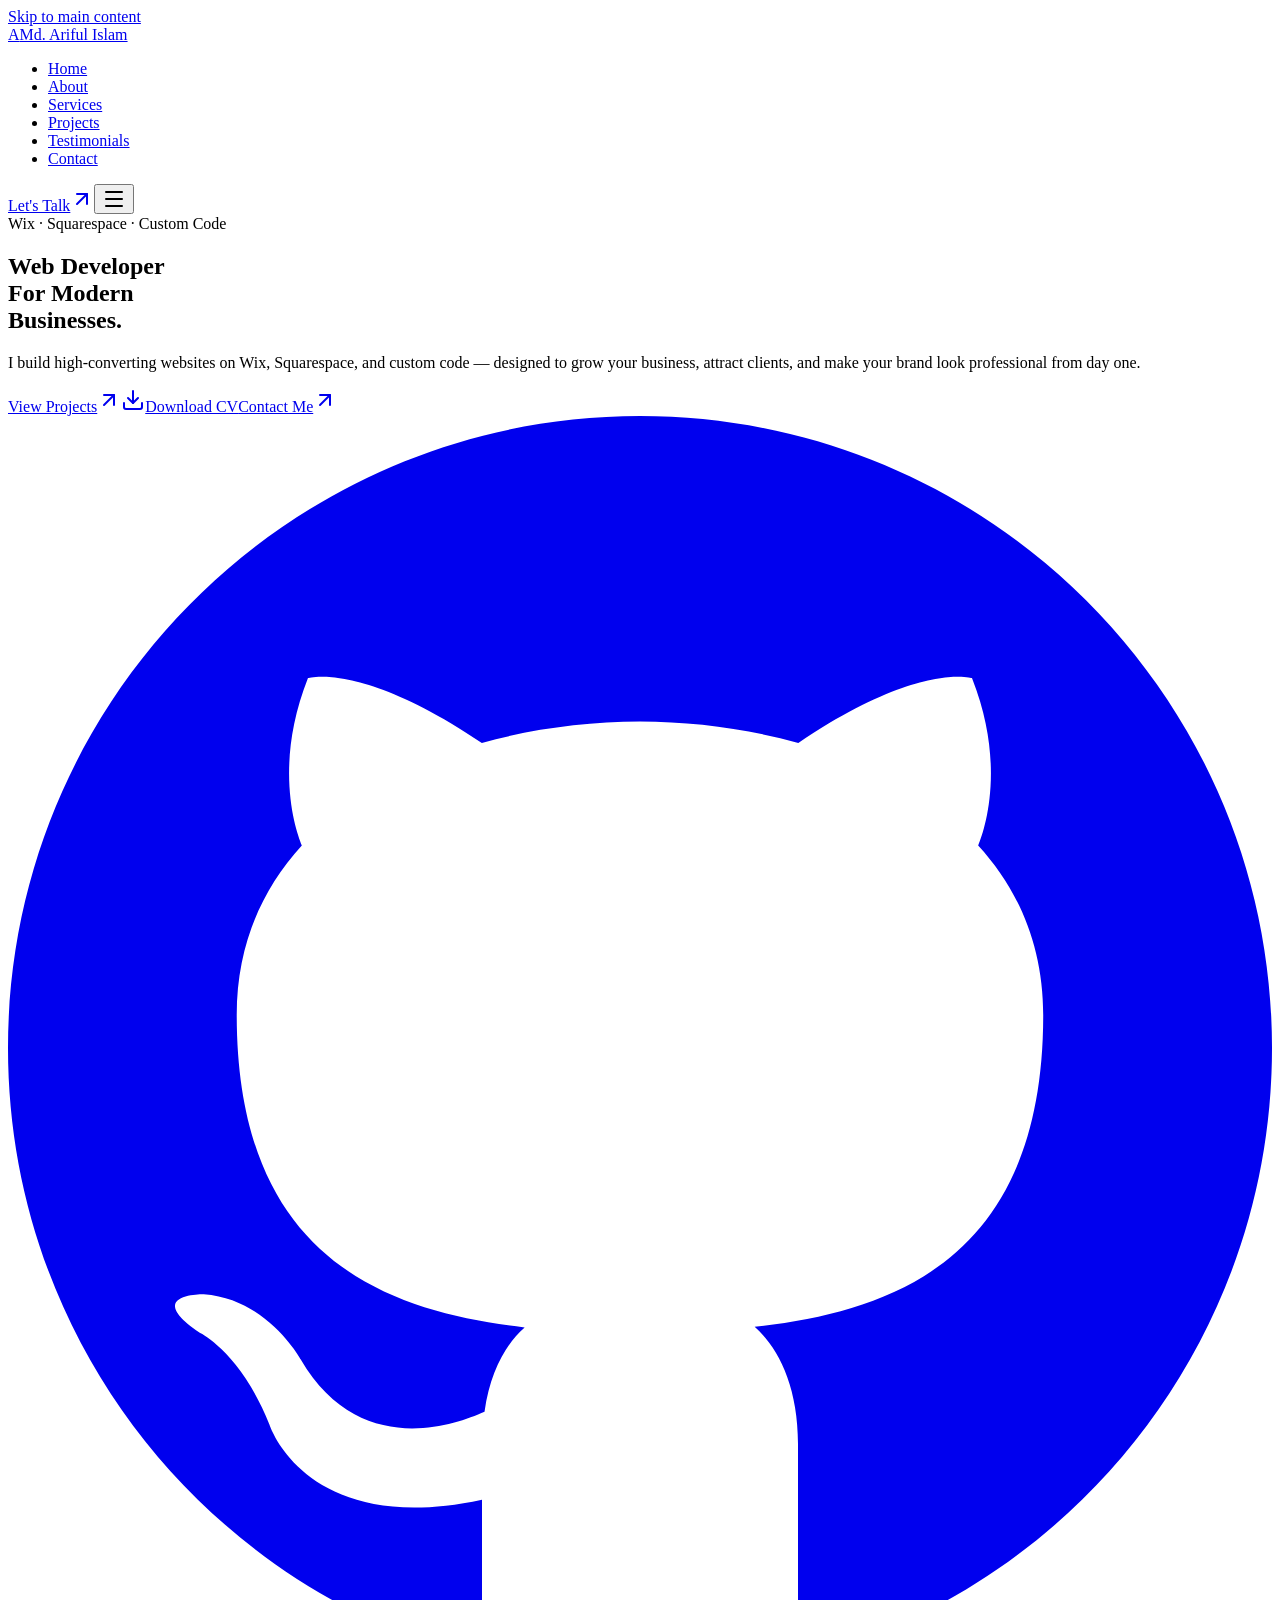
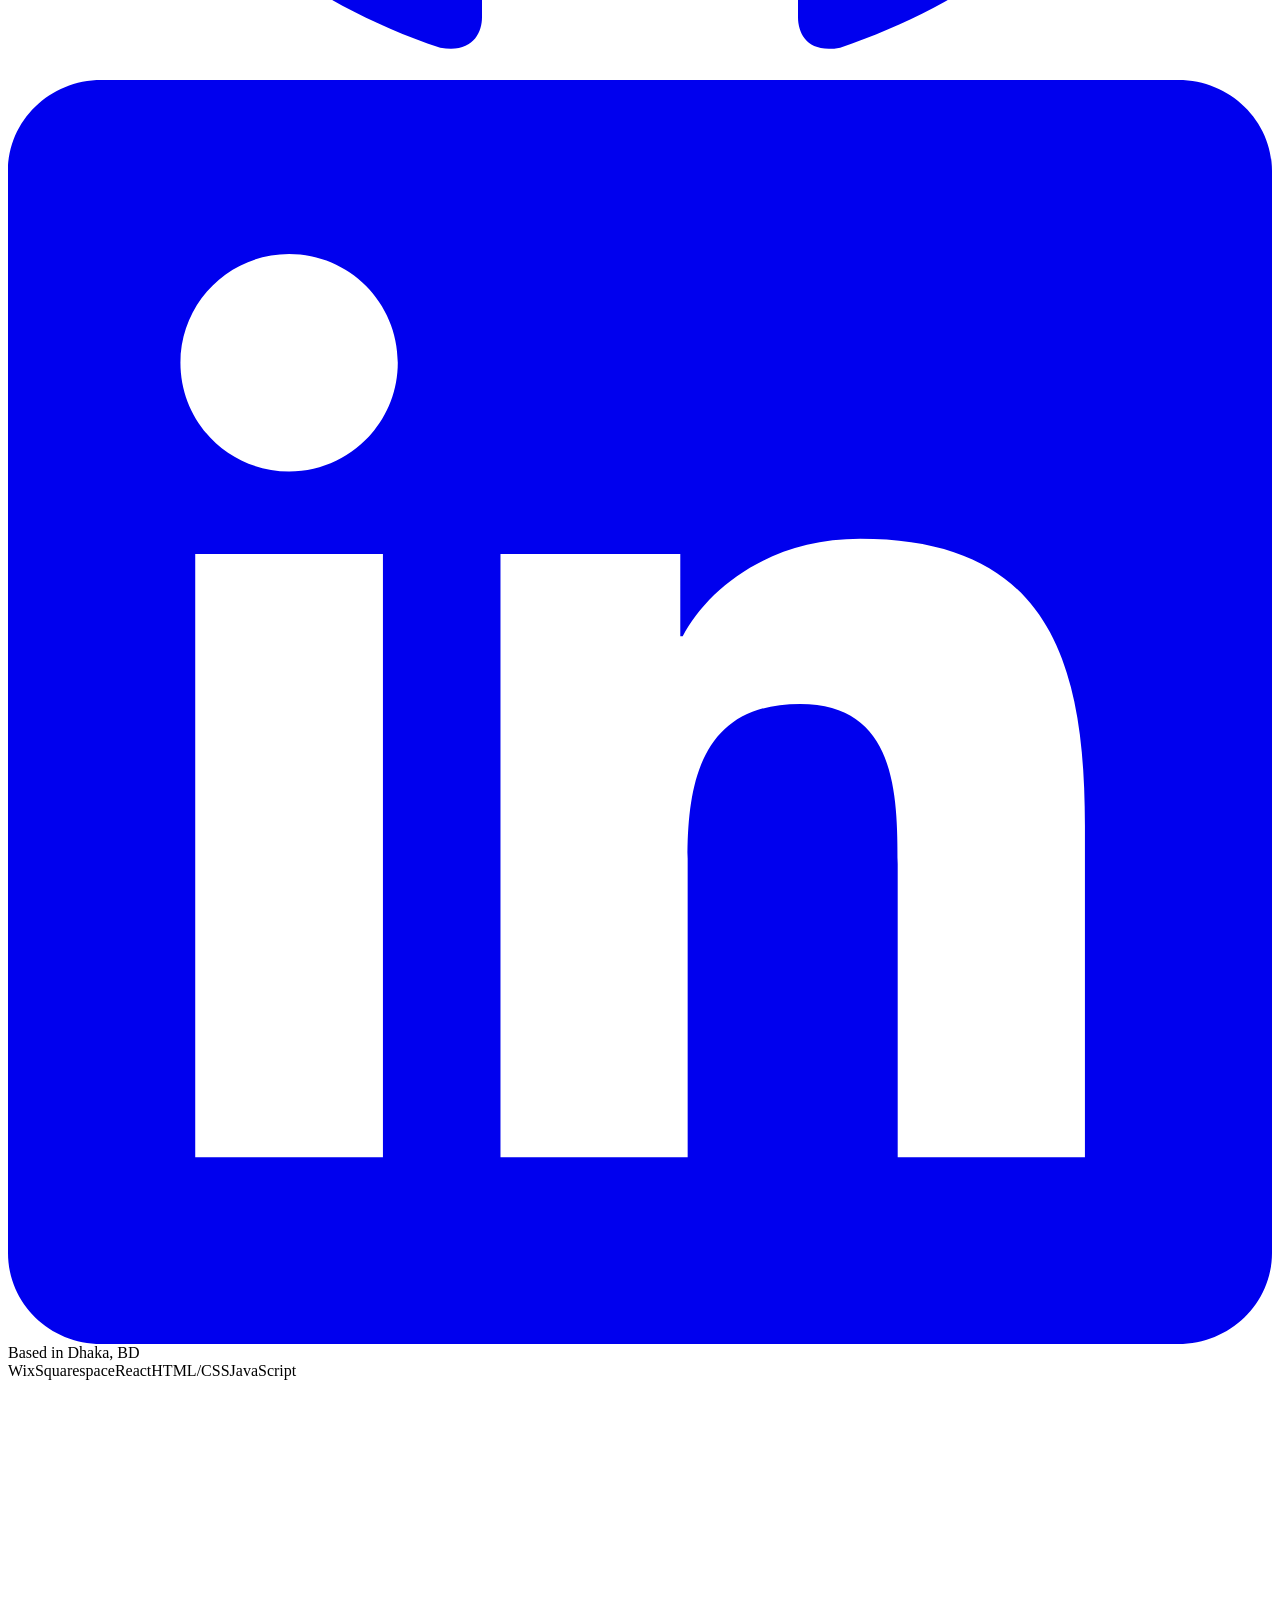
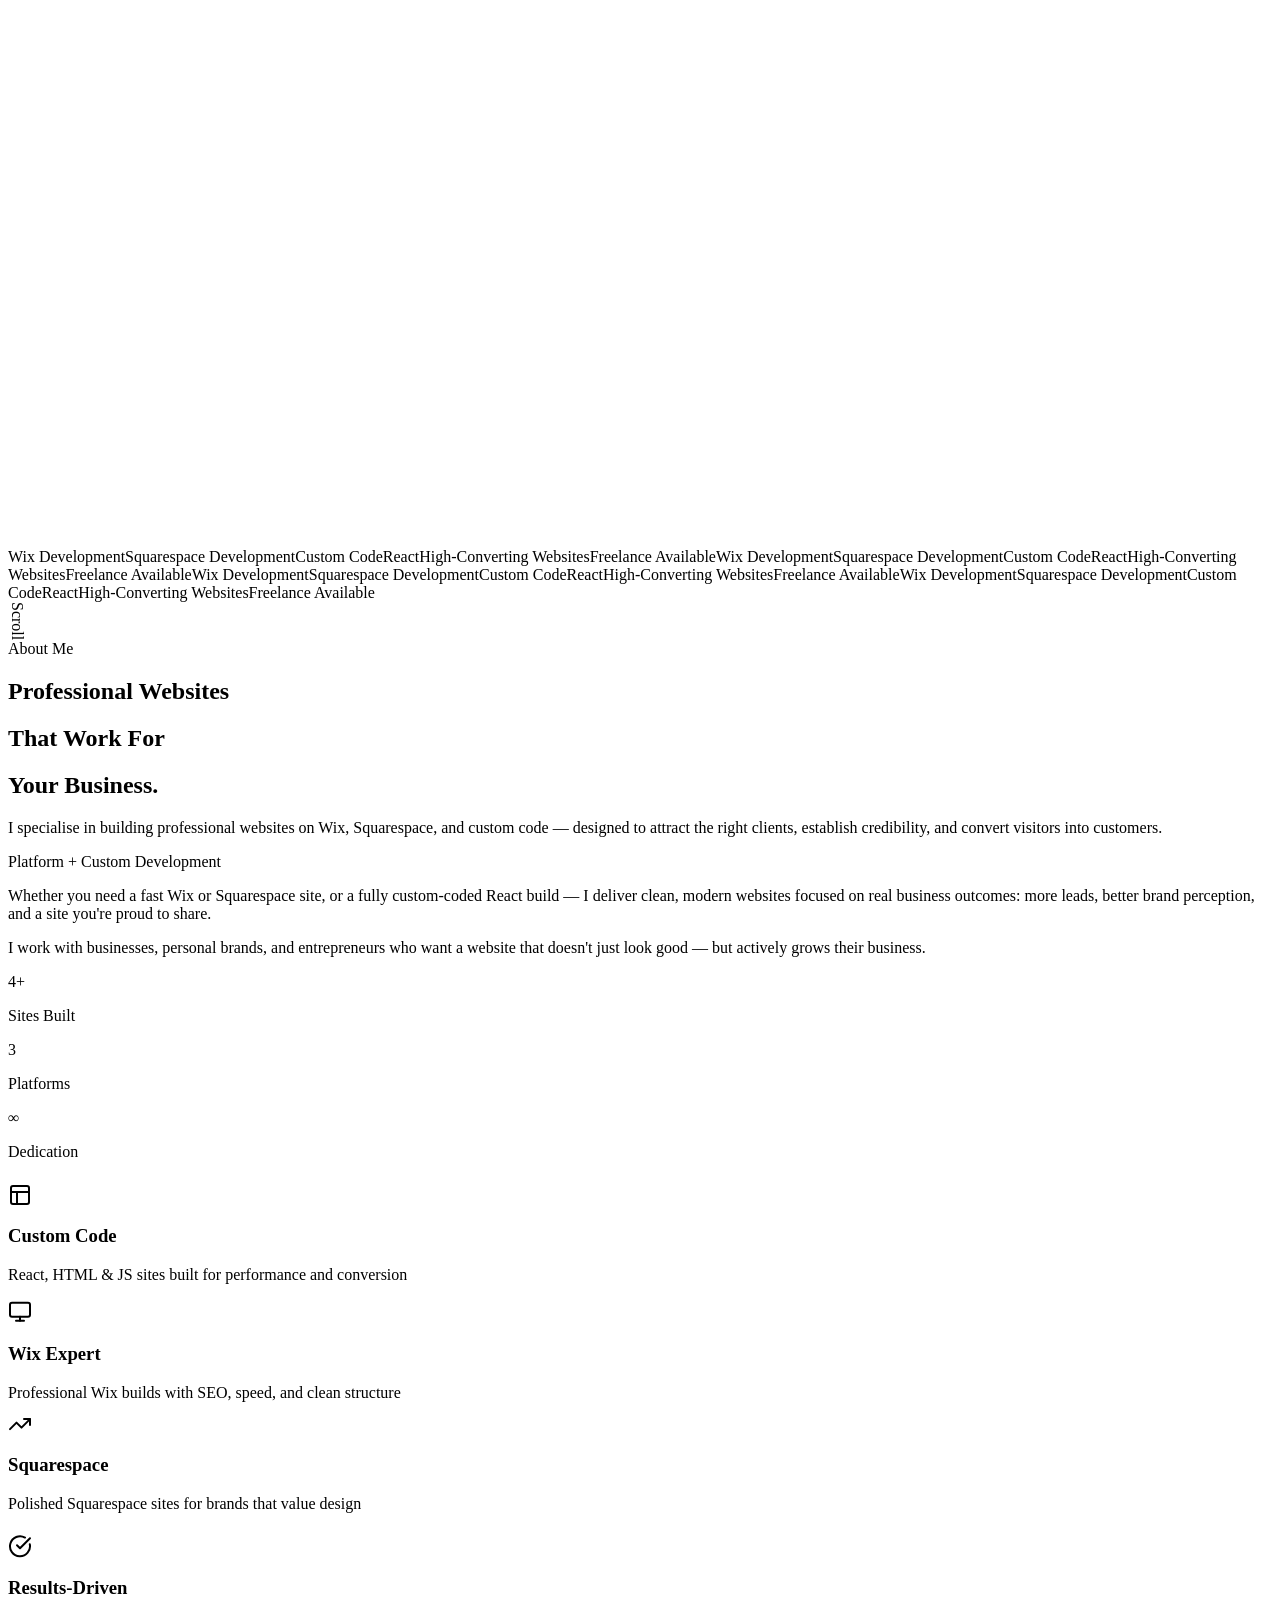
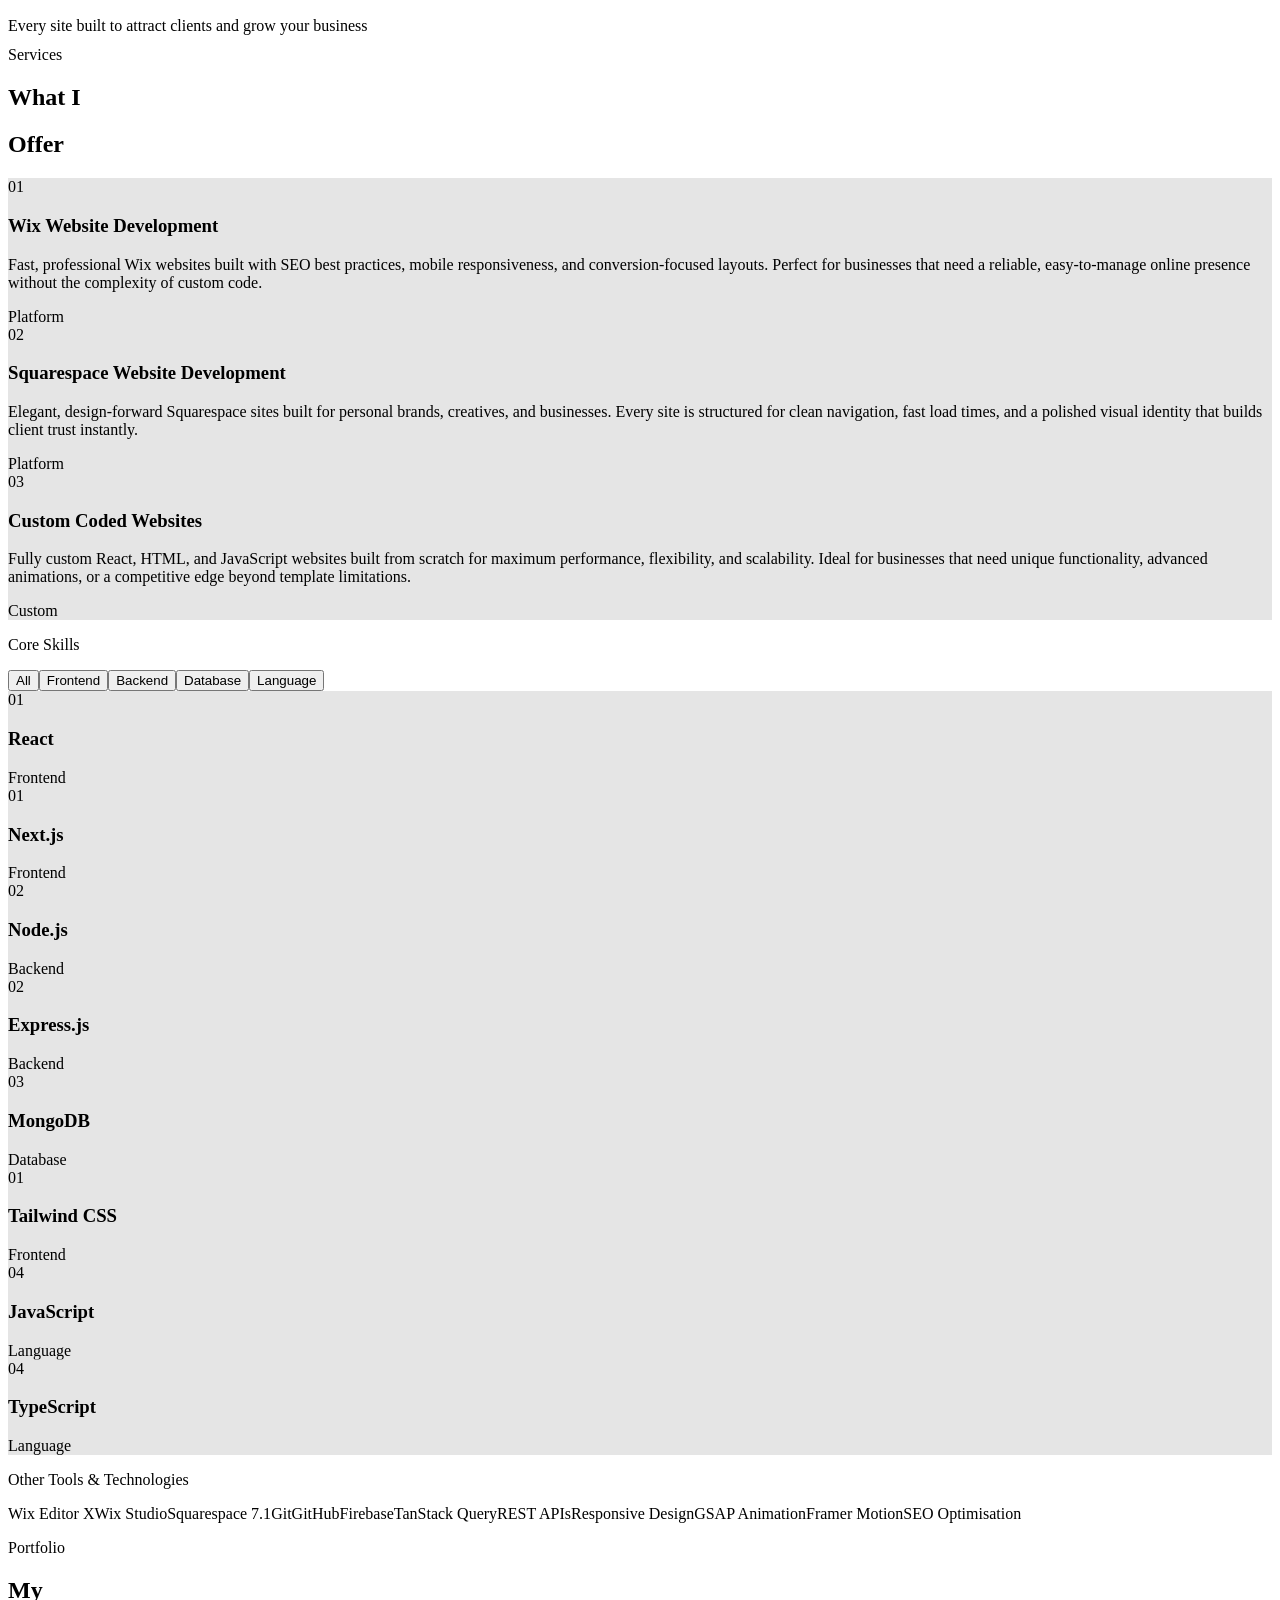
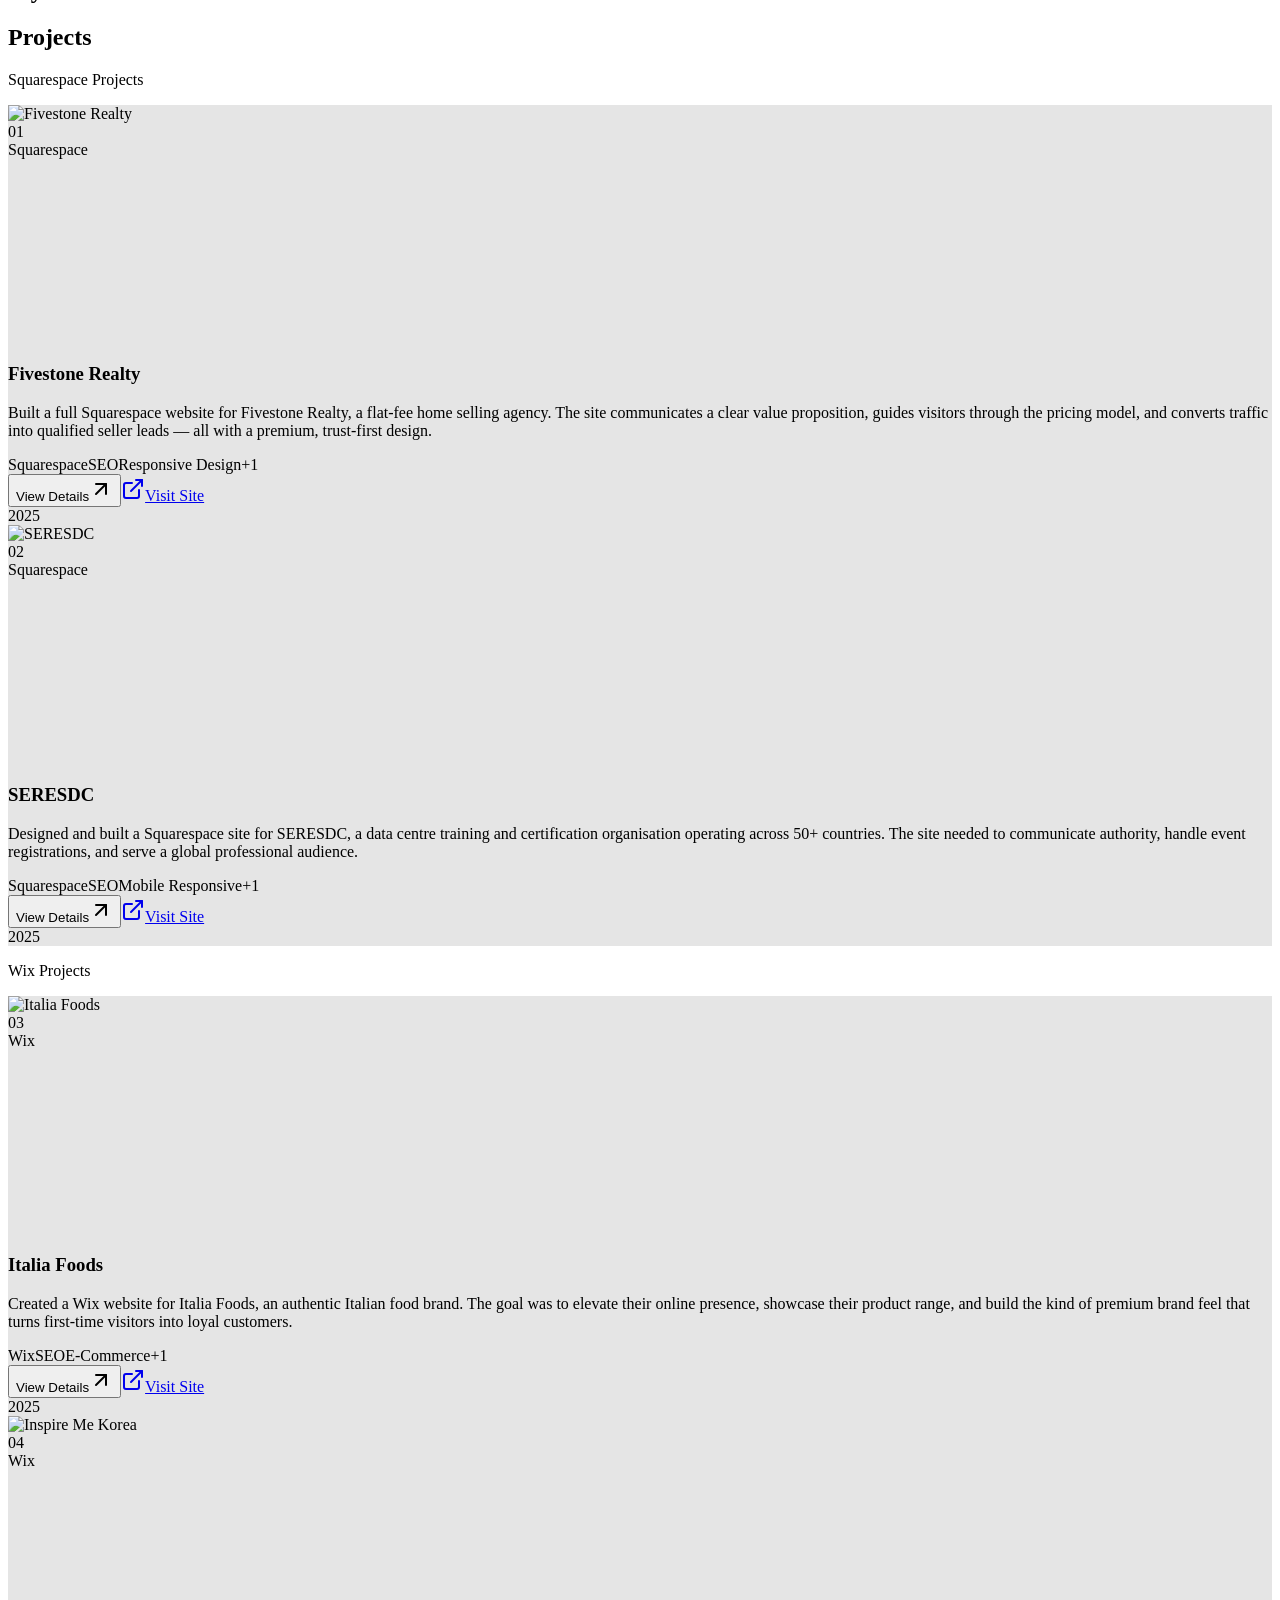
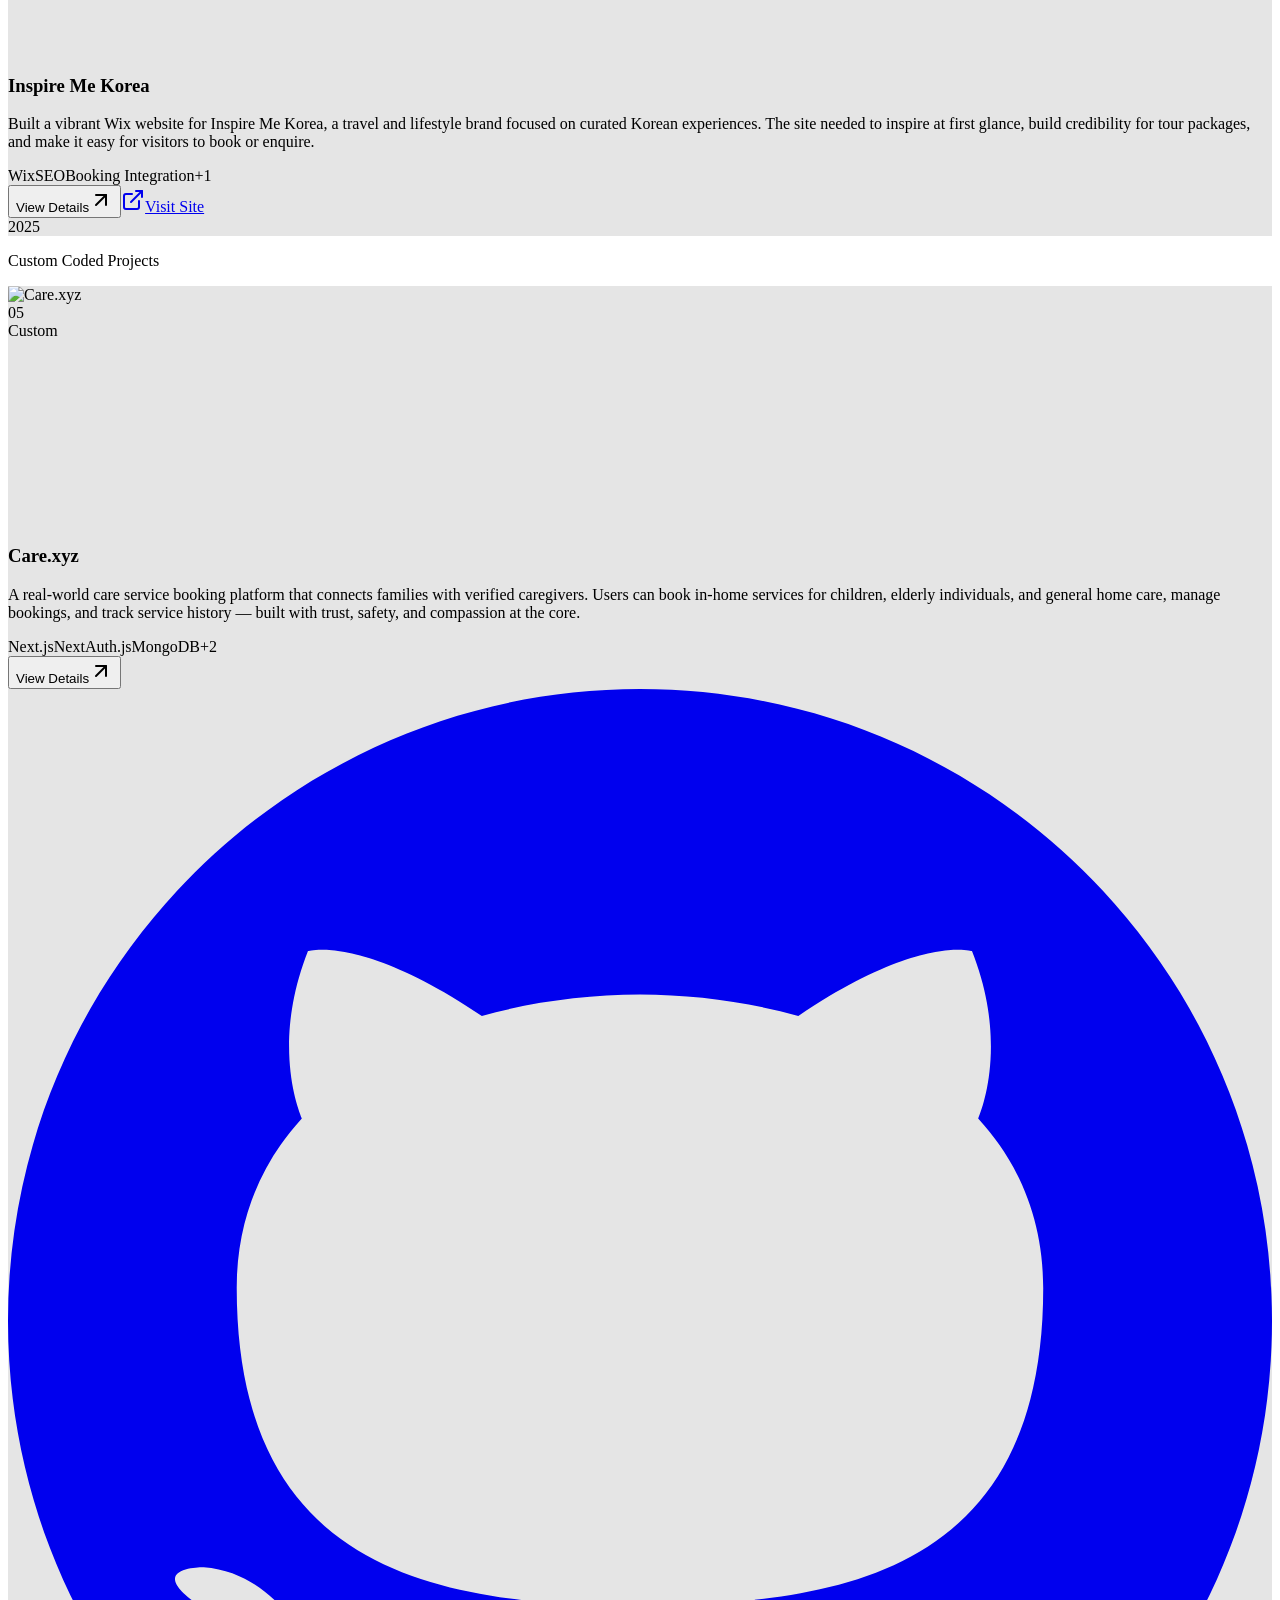
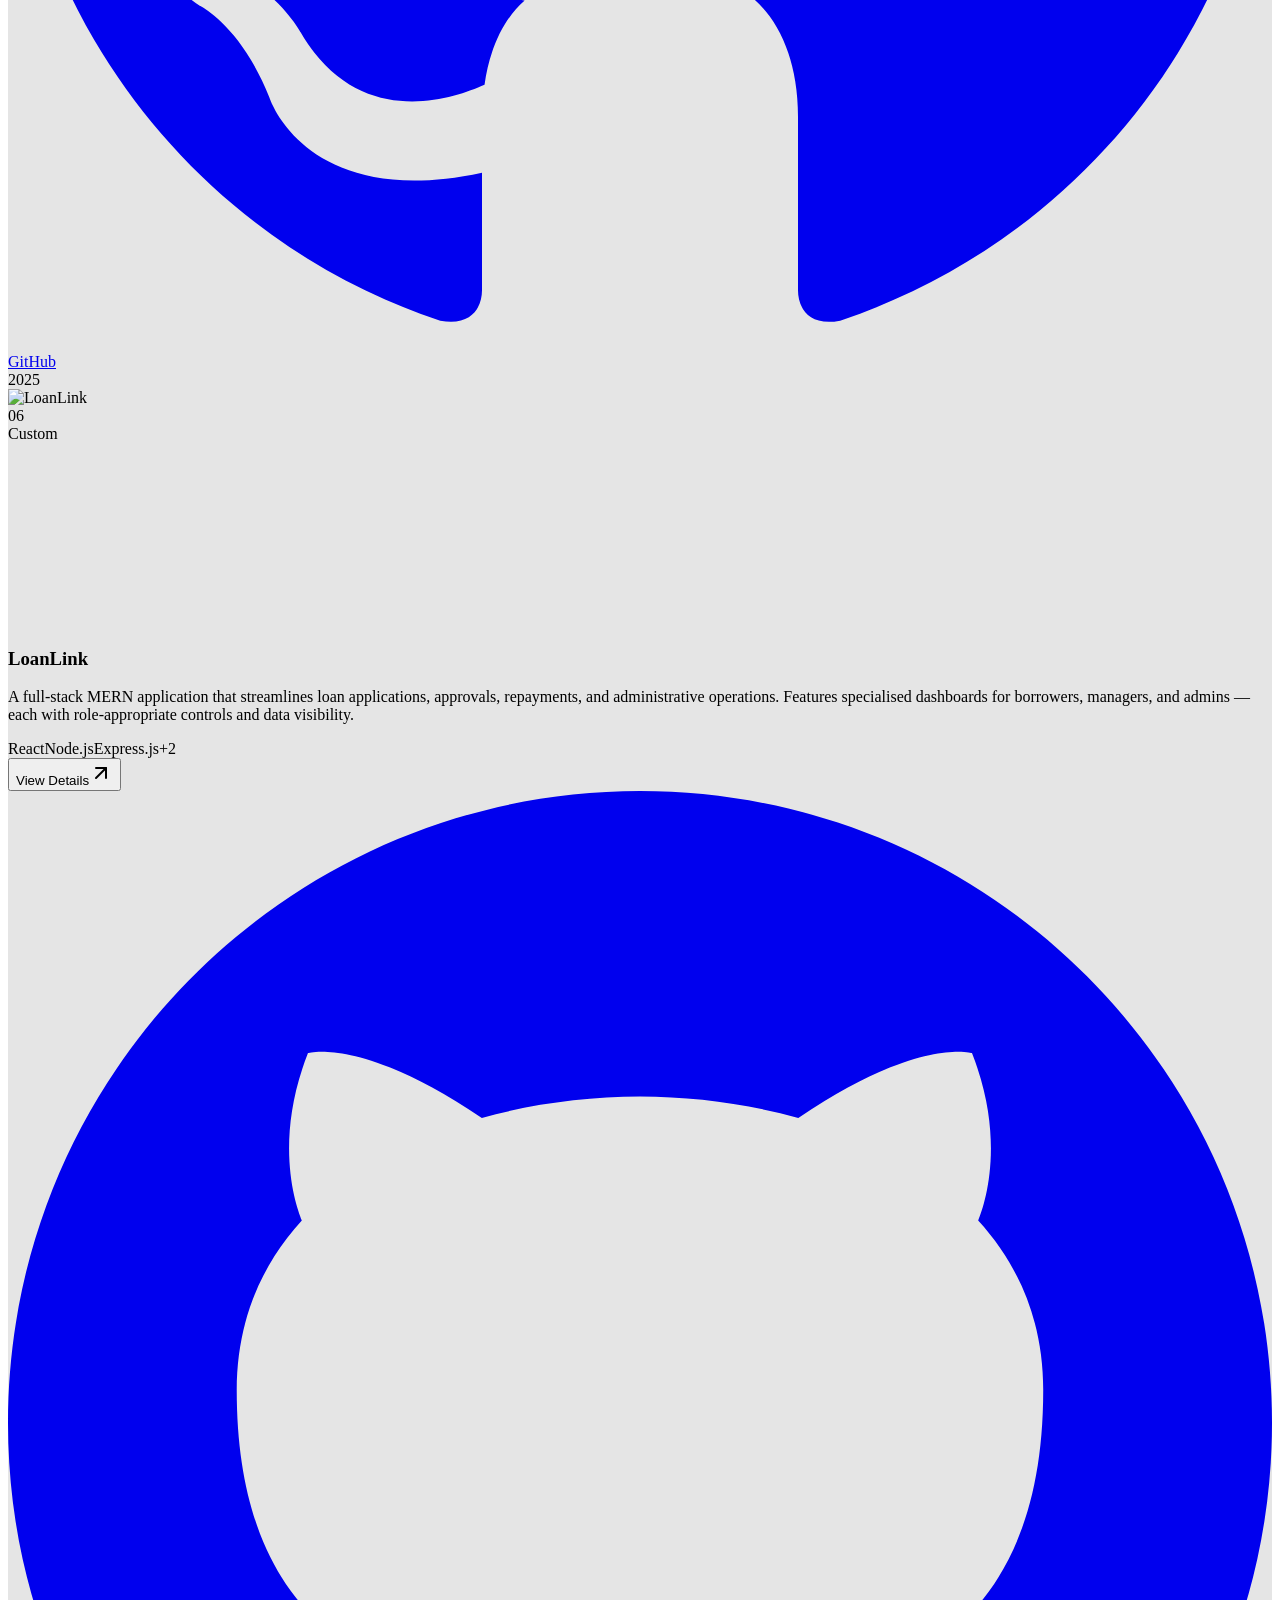
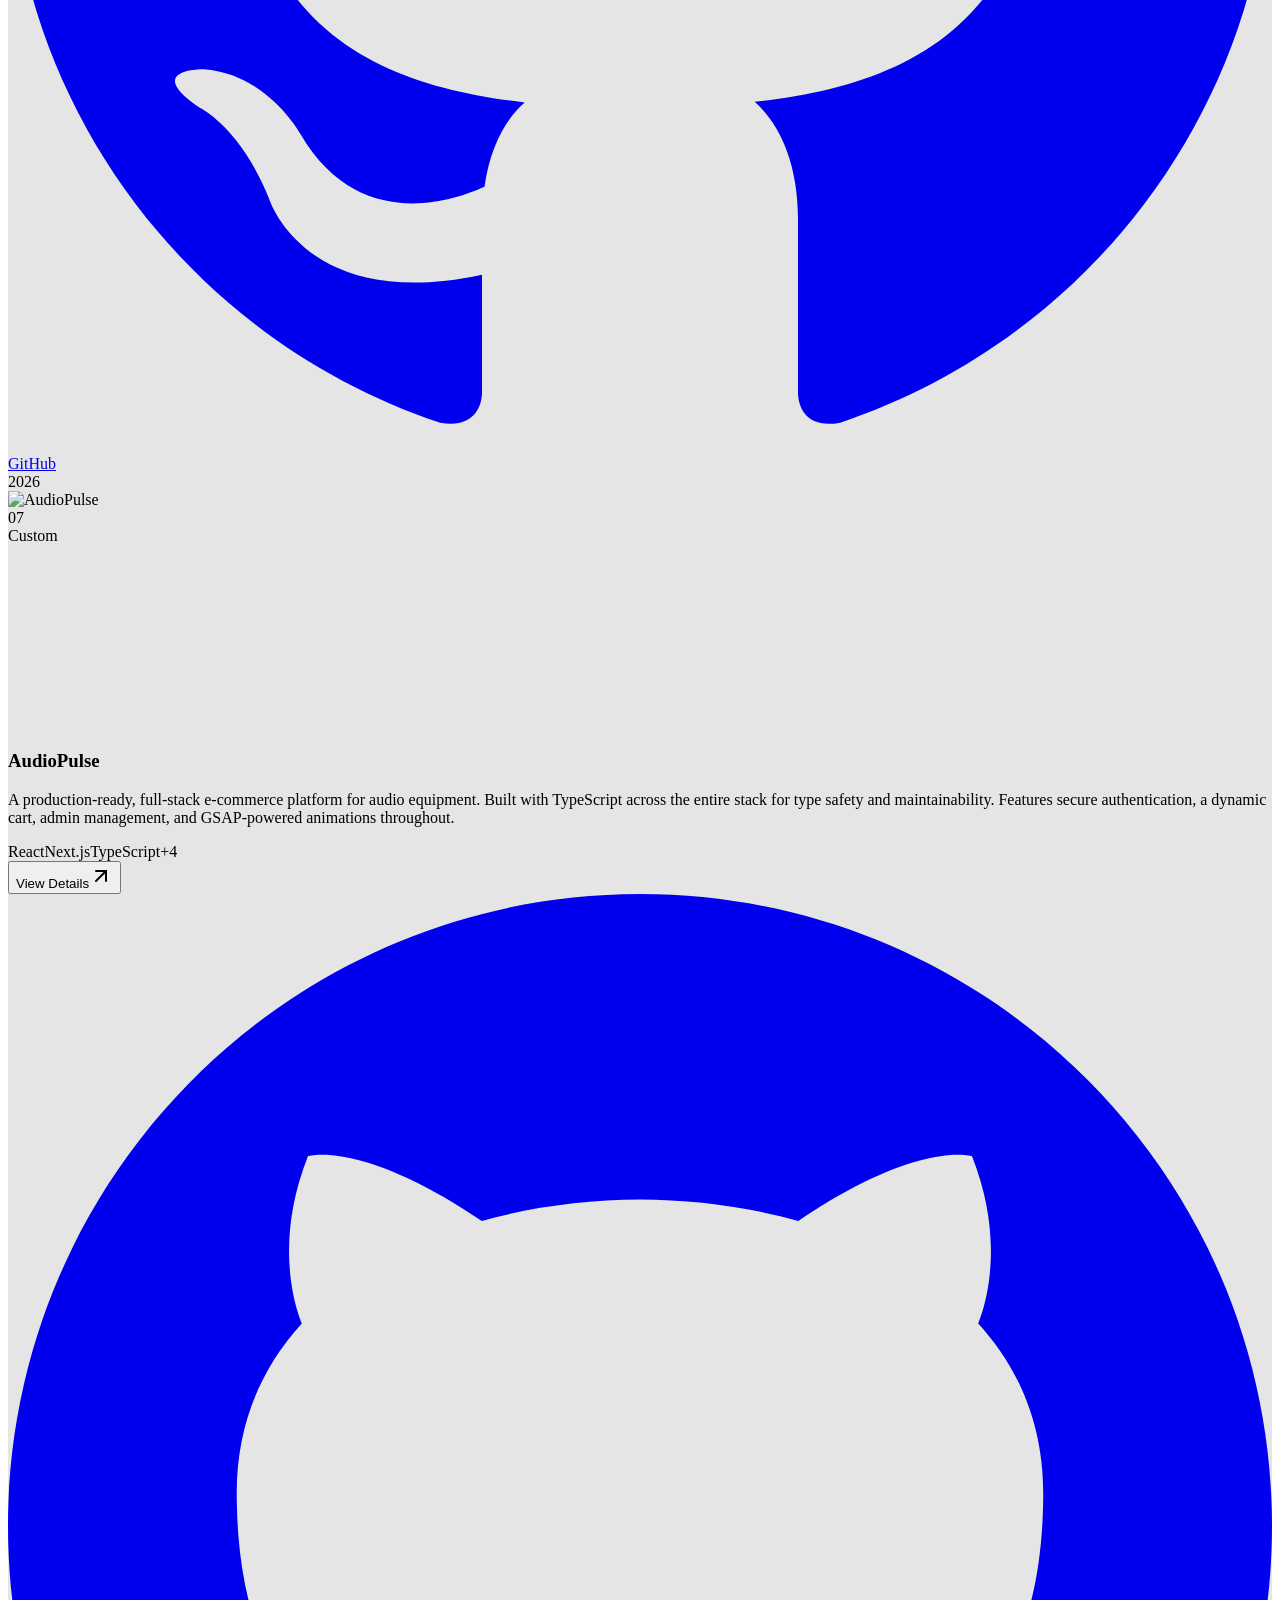
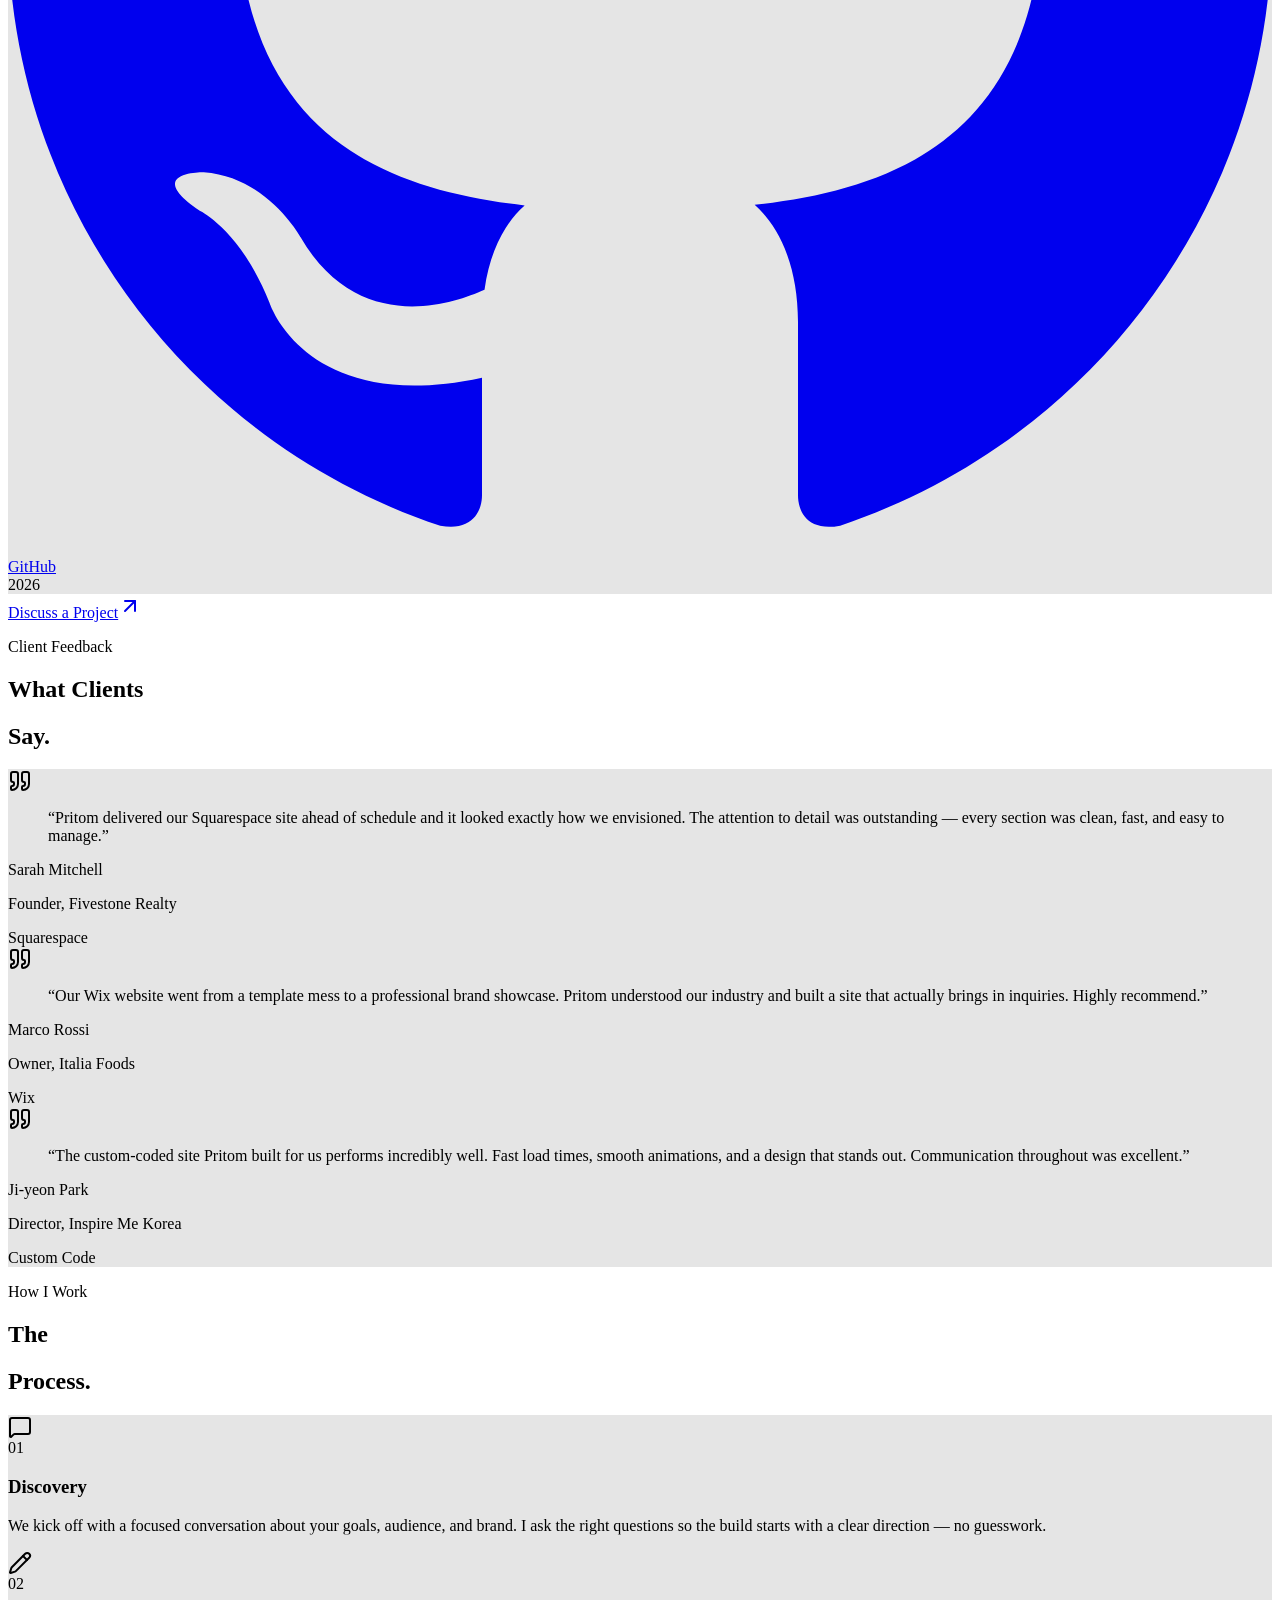
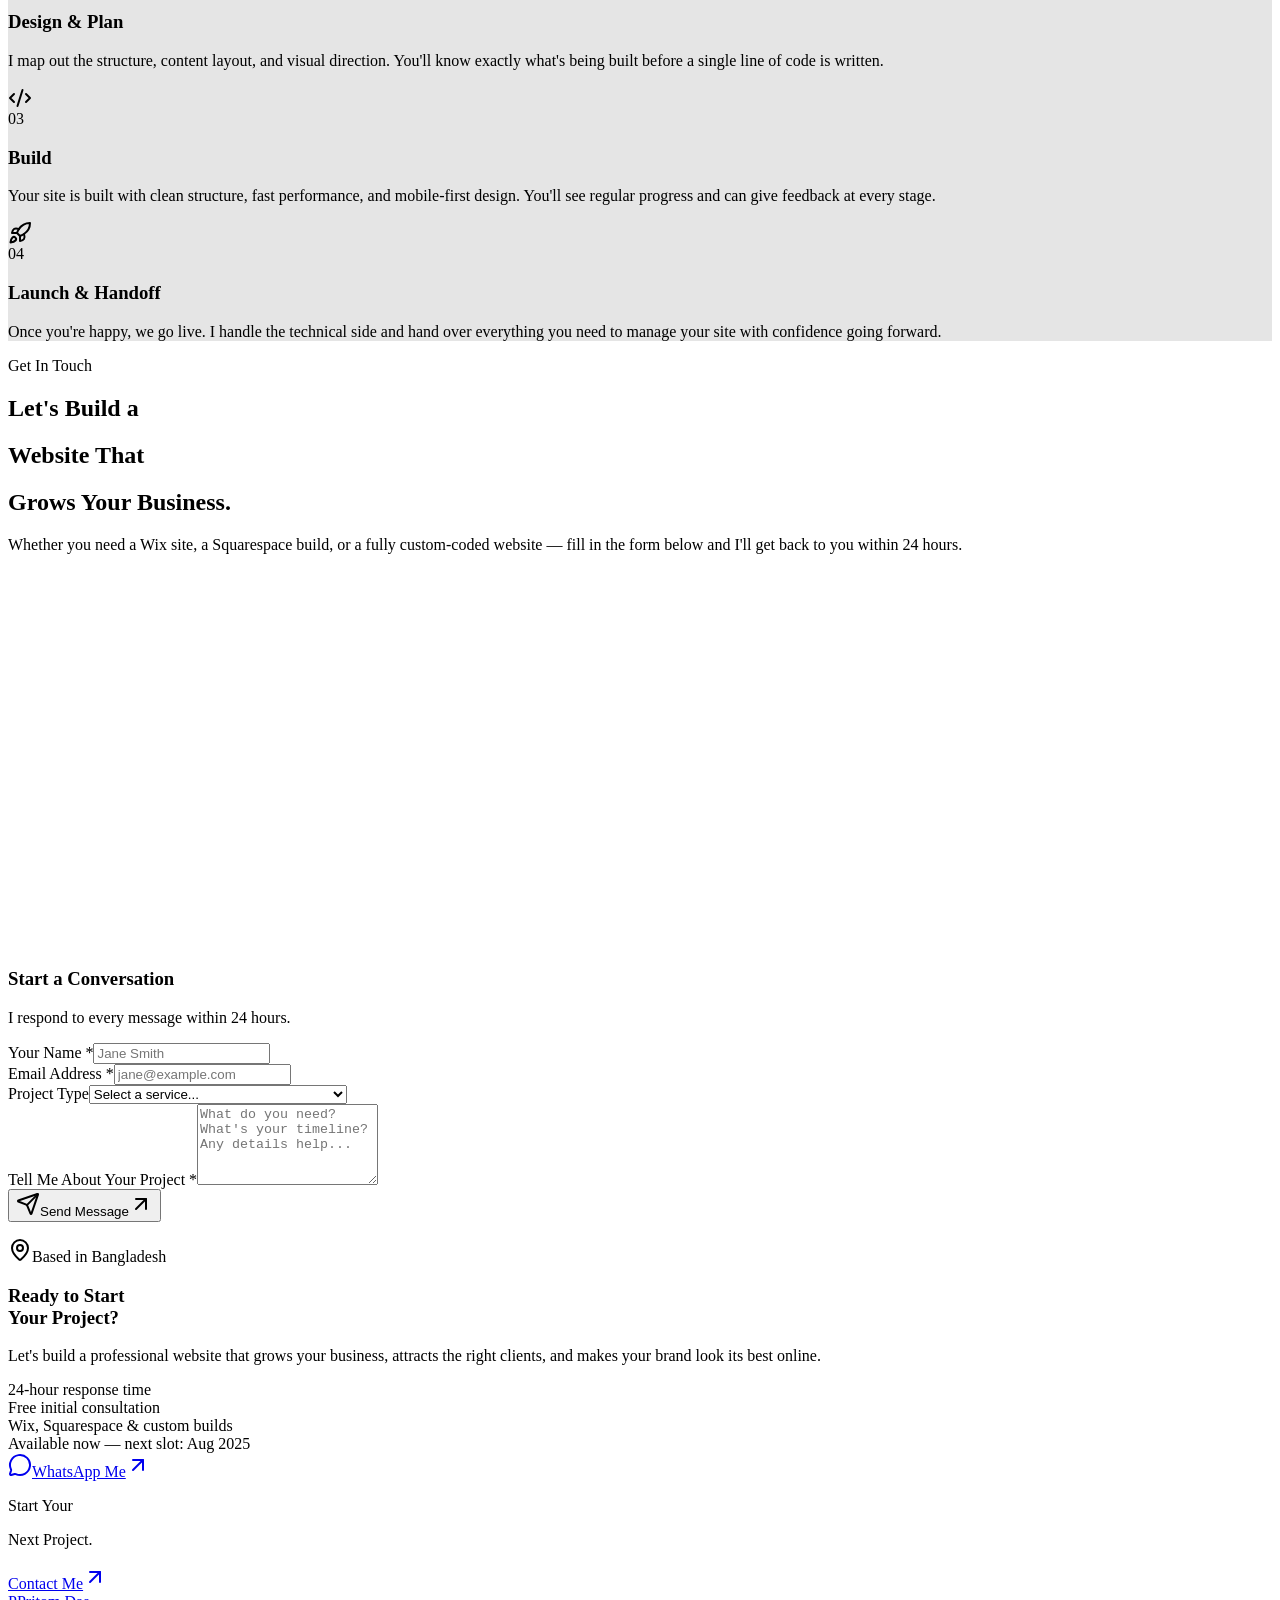
==== commit 4ed750d1: "ok" ====
--- a/index.html
+++ b/index.html
@@ -1,59 +1,63 @@
 <html lang="en" style="scroll-behavior: smooth">
 
-<head>
-  <meta charset="UTF-8" />
-  <link rel="icon" type="image/svg+xml" href="/favicon.svg" />
-  <link rel="alternate icon" href="/favicon.ico" />
-  <meta name="viewport" content="width=device-width, initial-scale=1.0, viewport-fit=cover" />
+  <head>
+    <meta charset="UTF-8" />
+    <link rel="icon" type="image/svg+xml" href="/favicon.svg" />
+    <link rel="alternate icon" href="/favicon.ico" />
+    <meta name="viewport"
+      content="width=device-width, initial-scale=1.0, viewport-fit=cover" />
 
-  <!-- Primary SEO -->
-  <title>
-    Pritom Das | Wix &amp; Squarespace Developer | Custom React Websites
-  </title>
-  <meta name="description"
-    content="Freelance Wix, Squarespace &amp; custom-coded web developer based in Dhaka. Building high-converting websites for businesses and personal brands worldwide." />
-  <meta name="keywords"
-    content="Pritom Das, Wix Developer, Squarespace Developer, Custom Web Developer, React, Freelance Web Developer, Portfolio, Dhaka" />
-  <meta name="author" content="Pritom Das" />
-  <link rel="canonical" href="https://pritomweb.dev/" />
+    <!-- Primary SEO -->
+    <title>
+      Pritom Das | Wix &amp; Squarespace Developer | Custom React Websites
+    </title>
+    <meta name="description"
+      content="Freelance Wix, Squarespace &amp; custom-coded web developer based in Dhaka. Building high-converting websites for businesses and personal brands worldwide." />
+    <meta name="keywords"
+      content="Pritom Das, Wix Developer, Squarespace Developer, Custom Web Developer, React, Freelance Web Developer, Portfolio, Dhaka" />
+    <meta name="author" content="Pritom Das" />
+    <link rel="canonical" href="https://pritomweb.dev/" />
 
-  <!-- Open Graph / Facebook -->
-  <meta property="og:type" content="website" />
-  <meta property="og:url" content="https://pritomweb.dev/" />
-  <meta property="og:title" content="Pritom Das | Wix &amp; Squarespace Developer | Custom React Websites" />
-  <meta property="og:description"
-    content="Freelance Wix, Squarespace &amp; custom-coded web developer. Building high-converting websites for businesses and personal brands worldwide." />
-  <meta property="og:image"
-    content="https://res.cloudinary.com/do3iu9q7d/image/upload/w_1200,h_630,c_fill,f_auto,q_auto/v1767634713/profile_wnzqr0.jpg" />
-  <meta property="og:image:width" content="1200" />
-  <meta property="og:image:height" content="630" />
+    <!-- Open Graph / Facebook -->
+    <meta property="og:type" content="website" />
+    <meta property="og:url" content="https://pritomweb.dev/" />
+    <meta property="og:title"
+      content="Pritom Das | Wix &amp; Squarespace Developer | Custom React Websites" />
+    <meta property="og:description"
+      content="Freelance Wix, Squarespace &amp; custom-coded web developer. Building high-converting websites for businesses and personal brands worldwide." />
+    <meta property="og:image"
+      content="https://res.cloudinary.com/do3iu9q7d/image/upload/w_1200,h_630,c_fill,f_auto,q_auto/v1767634713/profile_wnzqr0.jpg" />
+    <meta property="og:image:width" content="1200" />
+    <meta property="og:image:height" content="630" />
 
-  <!-- Twitter Card -->
-  <meta name="twitter:card" content="summary_large_image" />
-  <meta name="twitter:title" content="Pritom Das | Wix &amp; Squarespace Developer | Custom React Websites" />
-  <meta name="twitter:description"
-    content="Freelance Wix, Squarespace &amp; custom-coded web developer. Building high-converting websites for businesses and personal brands." />
-  <meta name="twitter:image"
-    content="https://res.cloudinary.com/do3iu9q7d/image/upload/w_1200,h_630,c_fill,f_auto,q_auto/v1767634713/profile_wnzqr0.jpg" />
+    <!-- Twitter Card -->
+    <meta name="twitter:card" content="summary_large_image" />
+    <meta name="twitter:title"
+      content="Pritom Das | Wix &amp; Squarespace Developer | Custom React Websites" />
+    <meta name="twitter:description"
+      content="Freelance Wix, Squarespace &amp; custom-coded web developer. Building high-converting websites for businesses and personal brands." />
+    <meta name="twitter:image"
+      content="https://res.cloudinary.com/do3iu9q7d/image/upload/w_1200,h_630,c_fill,f_auto,q_auto/v1767634713/profile_wnzqr0.jpg" />
 
-  <!-- Google Fonts — preconnect first, then stylesheet (faster than @import in CSS) -->
-  <link rel="preconnect" href="https://fonts.googleapis.com" />
-  <link rel="preconnect" href="https://fonts.gstatic.com" crossorigin="" />
-  <link href="https://fonts.googleapis.com/css2?family=Inter:wght@400;500;600;700;800;900&amp;display=swap"
-    rel="stylesheet" />
-  <script type="module" src="./script.js"></script>
-  <link rel="stylesheet" href="./style.css" />
-</head>
+    <!-- Google Fonts — preconnect first, then stylesheet (faster than @import in CSS) -->
+    <link rel="preconnect" href="https://fonts.googleapis.com" />
+    <link rel="preconnect" href="https://fonts.gstatic.com" crossorigin />
+    <link
+      href="https://fonts.googleapis.com/css2?family=Inter:wght@400;500;600;700;800;900&amp;display=swap"
+      rel="stylesheet" />
+    <script type="module" src="./script.js"></script>
+    <link rel="stylesheet" href="./style.css" />
+  </head>
 
-<body>
-  <!-- Skip navigation for keyboard users -->
-  <a href="#main-content" class="skip-nav">Skip to main content</a>
-  <div id="root">
-    <div class="min-h-screen text-foreground">
-      <header class="fixed top-0 left-0 right-0 z-50">
-        <div
-          class="anim-nav-bar flex items-center justify-between px-5 sm:px-8 md:px-14 py-5 border-b border-transparent"
-          style="
+  <body>
+    <!-- Skip navigation for keyboard users -->
+    <a href="#main-content" class="skip-nav">Skip to main content</a>
+    <div id="root">
+      <div class="min-h-screen text-foreground">
+        <header class="fixed top-0 left-0 right-0 z-50">
+          <div
+            class="anim-nav-bar flex items-center justify-between px-5 sm:px-8 md:px-14 py-5 border-b border-transparent"
+            style="
               transition: none;
               translate: none;
               rotate: none;
@@ -64,632 +68,704 @@
               backdrop-filter: blur(16px);
               border-bottom-color: rgba(0, 0, 0, 0.12);
             ">
-          <a href="#home" class="anim-nav-logo flex items-center gap-2 group" style="
+            <a href="#home" class="anim-nav-logo flex items-center gap-2 group"
+              style="
                 translate: none;
                 rotate: none;
                 scale: none;
                 transform: translate(0px, 0px);
                 opacity: 1;
               "><span
-              class="w-7 h-7 rounded-full bg-black flex items-center justify-center group-hover:scale-110 transition-transform duration-200"><span
-                class="text-white font-black text-[11px]" aria-hidden="true">A</span></span><span
-              class="text-xs font-semibold tracking-[0.25em] uppercase text-black">Md. Ariful Islam</span></a>
-          <ul class="hidden md:flex items-center gap-8" role="list">
-            <li>
-              <a href="#home"
-                class="anim-nav-link relative flex flex-col text-xs font-medium tracking-[0.2em] uppercase text-black/50 hover:text-black transition-colors duration-200 pb-0.5"
+                class="w-7 h-7 rounded-full bg-black flex items-center justify-center group-hover:scale-110 transition-transform duration-200"><span
+                  class="text-white font-black text-[11px]"
+                  aria-hidden="true">A</span></span><span
+                class="text-xs font-semibold tracking-[0.25em] uppercase text-black">Md.
+                Ariful Islam</span></a>
+            <ul class="hidden md:flex items-center gap-8" role="list">
+              <li>
+                <a href="#home"
+                  class="anim-nav-link relative flex flex-col text-xs font-medium tracking-[0.2em] uppercase text-black/50 hover:text-black transition-colors duration-200 pb-0.5"
+                  style="
+                    translate: none;
+                    rotate: none;
+                    scale: none;
+                    opacity: 1;
+                    transform: translate(0px, 0px);
+                  ">Home<span
+                    class="nav-underline absolute -bottom-0.5 left-0 w-full h-px bg-black origin-left"
+                    aria-hidden="true" style="transform: scaleX(0)"></span></a>
+              </li>
+              <li>
+                <a href="#about"
+                  class="anim-nav-link relative flex flex-col text-xs font-medium tracking-[0.2em] uppercase text-black/50 hover:text-black transition-colors duration-200 pb-0.5"
+                  style="
+                    translate: none;
+                    rotate: none;
+                    scale: none;
+                    opacity: 1;
+                    transform: translate(0px, 0px);
+                  ">About<span
+                    class="nav-underline absolute -bottom-0.5 left-0 w-full h-px bg-black origin-left"
+                    aria-hidden="true" style="transform: scaleX(0)"></span></a>
+              </li>
+              <li>
+                <a href="#skills"
+                  class="anim-nav-link relative flex flex-col text-xs font-medium tracking-[0.2em] uppercase text-black/50 hover:text-black transition-colors duration-200 pb-0.5"
+                  style="
+                    translate: none;
+                    rotate: none;
+                    scale: none;
+                    opacity: 1;
+                    transform: translate(0px, 0px);
+                  ">Services<span
+                    class="nav-underline absolute -bottom-0.5 left-0 w-full h-px bg-black origin-left"
+                    aria-hidden="true" style="transform: scaleX(0)"></span></a>
+              </li>
+              <li>
+                <a href="#projects"
+                  class="anim-nav-link relative flex flex-col text-xs font-medium tracking-[0.2em] uppercase text-black/50 hover:text-black transition-colors duration-200 pb-0.5"
+                  style="
+                    translate: none;
+                    rotate: none;
+                    scale: none;
+                    opacity: 1;
+                    transform: translate(0px, 0px);
+                  ">Projects<span
+                    class="nav-underline absolute -bottom-0.5 left-0 w-full h-px bg-black origin-left"
+                    aria-hidden="true" style="
+                      transform: translate(0px, 0px);
+                      translate: none;
+                      rotate: none;
+                      scale: none;
+                    "></span></a>
+              </li>
+              <li>
+                <a href="#testimonials"
+                  class="anim-nav-link relative flex flex-col text-xs font-medium tracking-[0.2em] uppercase text-black/50 hover:text-black transition-colors duration-200 pb-0.5"
+                  style="
+                    translate: none;
+                    rotate: none;
+                    scale: none;
+                    opacity: 1;
+                    transform: translate(0px, 0px);
+                  ">Testimonials<span
+                    class="nav-underline absolute -bottom-0.5 left-0 w-full h-px bg-black origin-left"
+                    aria-hidden="true"
+                    style="
+                      transform: translate(0px, 0px);
+                      translate: none;
+                      rotate: none;
+                      scale: none;
+                    "></span></a>
+              </li>
+              <li>
+                <a href="#contact"
+                  class="anim-nav-link relative flex flex-col text-xs font-medium tracking-[0.2em] uppercase text-black/50 hover:text-black transition-colors duration-200 pb-0.5"
+                  style="
+                    translate: none;
+                    rotate: none;
+                    scale: none;
+                    opacity: 1;
+                    transform: translate(0px, 0px);
+                  ">Contact<span
+                    class="nav-underline absolute -bottom-0.5 left-0 w-full h-px bg-black origin-left"
+                    aria-hidden="true" style="
+                      transform: scale(0, 1);
+                      translate: none;
+                      rotate: none;
+                      scale: none;
+                    "></span></a>
+              </li>
+            </ul>
+            <div class="flex items-center gap-3">
+              <a href="#contact"
+                class="anim-nav-cta group hidden md:flex items-center gap-2 bg-black text-white text-xs font-bold tracking-[0.2em] uppercase px-5 py-2.5 hover:bg-black/80 transition-colors"
                 style="
-                    translate: none;
-                    rotate: none;
-                    scale: none;
-                    opacity: 1;
-                    transform: translate(0px, 0px);
-                  ">Home<span class="nav-underline absolute -bottom-0.5 left-0 w-full h-px bg-black origin-left"
-                  aria-hidden="true" style="transform: scaleX(0)"></span></a>
-            </li>
-            <li>
-              <a href="#about"
-                class="anim-nav-link relative flex flex-col text-xs font-medium tracking-[0.2em] uppercase text-black/50 hover:text-black transition-colors duration-200 pb-0.5"
-                style="
-                    translate: none;
-                    rotate: none;
-                    scale: none;
-                    opacity: 1;
-                    transform: translate(0px, 0px);
-                  ">About<span class="nav-underline absolute -bottom-0.5 left-0 w-full h-px bg-black origin-left"
-                  aria-hidden="true" style="transform: scaleX(0)"></span></a>
-            </li>
-            <li>
-              <a href="#skills"
-                class="anim-nav-link relative flex flex-col text-xs font-medium tracking-[0.2em] uppercase text-black/50 hover:text-black transition-colors duration-200 pb-0.5"
-                style="
-                    translate: none;
-                    rotate: none;
-                    scale: none;
-                    opacity: 1;
-                    transform: translate(0px, 0px);
-                  ">Services<span class="nav-underline absolute -bottom-0.5 left-0 w-full h-px bg-black origin-left"
-                  aria-hidden="true" style="transform: scaleX(0)"></span></a>
-            </li>
-            <li>
-              <a href="#projects"
-                class="anim-nav-link relative flex flex-col text-xs font-medium tracking-[0.2em] uppercase text-black/50 hover:text-black transition-colors duration-200 pb-0.5"
-                style="
-                    translate: none;
-                    rotate: none;
-                    scale: none;
-                    opacity: 1;
-                    transform: translate(0px, 0px);
-                  ">Projects<span class="nav-underline absolute -bottom-0.5 left-0 w-full h-px bg-black origin-left"
-                  aria-hidden="true" style="
-                      transform: translate(0px, 0px);
-                      translate: none;
-                      rotate: none;
-                      scale: none;
-                    "></span></a>
-            </li>
-            <li>
-              <a href="#testimonials"
-                class="anim-nav-link relative flex flex-col text-xs font-medium tracking-[0.2em] uppercase text-black/50 hover:text-black transition-colors duration-200 pb-0.5"
-                style="
-                    translate: none;
-                    rotate: none;
-                    scale: none;
-                    opacity: 1;
-                    transform: translate(0px, 0px);
-                  ">Testimonials<span
-                  class="nav-underline absolute -bottom-0.5 left-0 w-full h-px bg-black origin-left" aria-hidden="true"
-                  style="
-                      transform: translate(0px, 0px);
-                      translate: none;
-                      rotate: none;
-                      scale: none;
-                    "></span></a>
-            </li>
-            <li>
-              <a href="#contact"
-                class="anim-nav-link relative flex flex-col text-xs font-medium tracking-[0.2em] uppercase text-black/50 hover:text-black transition-colors duration-200 pb-0.5"
-                style="
-                    translate: none;
-                    rotate: none;
-                    scale: none;
-                    opacity: 1;
-                    transform: translate(0px, 0px);
-                  ">Contact<span class="nav-underline absolute -bottom-0.5 left-0 w-full h-px bg-black origin-left"
-                  aria-hidden="true" style="
-                      transform: scale(0, 1);
-                      translate: none;
-                      rotate: none;
-                      scale: none;
-                    "></span></a>
-            </li>
-          </ul>
-          <div class="flex items-center gap-3">
-            <a href="#contact"
-              class="anim-nav-cta group hidden md:flex items-center gap-2 bg-black text-white text-xs font-bold tracking-[0.2em] uppercase px-5 py-2.5 hover:bg-black/80 transition-colors"
-              style="
                   translate: none;
                   rotate: none;
                   scale: none;
                   transform: translate(0px, 0px);
                   opacity: 1;
-                ">Let's Talk<svg xmlns="http://www.w3.org/2000/svg" width="24" height="24" viewBox="0 0 24 24"
-                fill="none" stroke="currentColor" stroke-width="2" stroke-linecap="round" stroke-linejoin="round"
-                class="lucide lucide-arrow-up-right h-3 w-3 group-hover:translate-x-0.5 group-hover:-translate-y-0.5 transition-transform"
-                aria-hidden="true">
-                <path d="M7 7h10v10"></path>
-                <path d="M7 17 17 7"></path>
-              </svg></a><button
-              class="anim-nav-cta md:hidden p-2 border border-black/15 hover:border-black hover:bg-black hover:text-white transition-all duration-200 text-black"
-              aria-label="Toggle navigation menu" aria-expanded="false" aria-controls="mobile-nav-menu" style="
+                ">Let's Talk<svg xmlns="http://www.w3.org/2000/svg" width="24"
+                  height="24" viewBox="0 0 24 24"
+                  fill="none" stroke="currentColor" stroke-width="2"
+                  stroke-linecap="round" stroke-linejoin="round"
+                  class="lucide lucide-arrow-up-right h-3 w-3 group-hover:translate-x-0.5 group-hover:-translate-y-0.5 transition-transform"
+                  aria-hidden="true">
+                  <path d="M7 7h10v10"></path>
+                  <path d="M7 17 17 7"></path>
+                </svg></a><button
+                class="anim-nav-cta md:hidden p-2 border border-black/15 hover:border-black hover:bg-black hover:text-white transition-all duration-200 text-black"
+                aria-label="Toggle navigation menu" aria-expanded="false"
+                aria-controls="mobile-nav-menu" style="
                   translate: none;
                   rotate: none;
                   scale: none;
                   transform: translate(0px, 0px);
                   opacity: 1;
                 ">
-              <svg xmlns="http://www.w3.org/2000/svg" width="24" height="24" viewBox="0 0 24 24" fill="none"
-                stroke="currentColor" stroke-width="2" stroke-linecap="round" stroke-linejoin="round"
-                class="lucide lucide-menu h-4 w-4" aria-hidden="true">
-                <path d="M4 5h16"></path>
-                <path d="M4 12h16"></path>
-                <path d="M4 19h16"></path>
-              </svg>
-            </button>
+                <svg xmlns="http://www.w3.org/2000/svg" width="24" height="24"
+                  viewBox="0 0 24 24" fill="none"
+                  stroke="currentColor" stroke-width="2" stroke-linecap="round"
+                  stroke-linejoin="round"
+                  class="lucide lucide-menu h-4 w-4" aria-hidden="true">
+                  <path d="M4 5h16"></path>
+                  <path d="M4 12h16"></path>
+                  <path d="M4 19h16"></path>
+                </svg>
+              </button>
+            </div>
           </div>
-        </div>
-      </header>
-      <section id="home" class="min-h-screen bg-white text-black font-sans overflow-hidden flex flex-col">
-        <div
-          class="flex-1 grid grid-cols-1 xl:grid-cols-[1fr_440px] min-h-0 px-5 pt-28 pb-8 sm:px-8 sm:pt-32 sm:pb-12 md:px-14 md:pt-36 md:pb-16 lg:px-20 lg:py-20 xl:px-24 xl:py-24 gap-8 xl:gap-12 items-center">
-          <div class="flex flex-col justify-between xl:border-r border-black/10 xl:pr-10">
-            <div class="space-y-6 sm:space-y-8 text-center xl:text-left flex flex-col items-center xl:items-start">
-              <div class="anim-eyebrow hidden sm:flex items-center gap-3" style="
+        </header>
+        <section id="home"
+          class="min-h-screen bg-white text-black font-sans overflow-hidden flex flex-col">
+          <div
+            class="flex-1 grid grid-cols-1 xl:grid-cols-[1fr_440px] min-h-0 px-5 pt-28 pb-8 sm:px-8 sm:pt-32 sm:pb-12 md:px-14 md:pt-36 md:pb-16 lg:px-20 lg:py-20 xl:px-24 xl:py-24 gap-8 xl:gap-12 items-center">
+            <div
+              class="flex flex-col justify-between xl:border-r border-black/10 xl:pr-10">
+              <div
+                class="space-y-6 sm:space-y-8 text-center xl:text-left flex flex-col items-center xl:items-start">
+                <div class="anim-eyebrow hidden sm:flex items-center gap-3"
+                  style="
                     translate: none;
                     rotate: none;
                     scale: none;
                     opacity: 1;
                     transform: translate(0px, 0px);
                   ">
-                <span class="w-6 h-px bg-black hidden xl:block" aria-hidden="true"></span><span
-                  class="text-[9px] sm:text-[10px] font-semibold tracking-[0.3em] sm:tracking-[0.35em] uppercase text-black/40">Wix
-                  · Squarespace · Custom Code</span><span class="w-6 h-px bg-black xl:hidden" aria-hidden="true"></span>
-              </div>
-              <h1 class="space-y-0.5 overflow-hidden w-full text-left" aria-label="Web Developer For Modern Businesses">
-                <div class="overflow-hidden">
-                  <span
-                    class="anim-word block text-[clamp(2.6rem,8vw,8.5rem)] font-black leading-[0.88] tracking-tight uppercase text-black"
-                    style="
+                  <span class="w-6 h-px bg-black hidden xl:block"
+                    aria-hidden="true"></span><span
+                    class="text-[9px] sm:text-[10px] font-semibold tracking-[0.3em] sm:tracking-[0.35em] uppercase text-black/40">Wix
+                    · Squarespace · Custom Code</span><span
+                    class="w-6 h-px bg-black xl:hidden"
+                    aria-hidden="true"></span>
+                </div>
+                <h1 class="space-y-0.5 overflow-hidden w-full text-left"
+                  aria-label="Web Developer For Modern Businesses">
+                  <div class="overflow-hidden">
+                    <span
+                      class="anim-word block text-[clamp(2.6rem,8vw,8.5rem)] font-black leading-[0.88] tracking-tight uppercase text-black"
+                      style="
                         translate: none;
                         rotate: none;
                         scale: none;
                         opacity: 1;
                         transform: translate(0px, 0px);
                       ">Web Developer</span>
-                </div>
-                <div class="overflow-hidden">
-                  <span
-                    class="anim-word block text-[clamp(2.6rem,8vw,8.5rem)] font-black leading-[0.88] tracking-tight uppercase text-white [-webkit-text-stroke:2px_black]"
-                    style="
+                  </div>
+                  <div class="overflow-hidden">
+                    <span
+                      class="anim-word block text-[clamp(2.6rem,8vw,8.5rem)] font-black leading-[0.88] tracking-tight uppercase text-white [-webkit-text-stroke:2px_black]"
+                      style="
                         translate: none;
                         rotate: none;
                         scale: none;
                         opacity: 1;
                         transform: translate(0px, 0px);
                       ">For Modern</span>
-                </div>
-                <div class="overflow-hidden">
-                  <span
-                    class="anim-word block text-[clamp(2.6rem,8vw,8.5rem)] font-black leading-[0.88] tracking-tight uppercase text-black"
-                    style="
+                  </div>
+                  <div class="overflow-hidden">
+                    <span
+                      class="anim-word block text-[clamp(2.6rem,8vw,8.5rem)] font-black leading-[0.88] tracking-tight uppercase text-black"
+                      style="
                         translate: none;
                         rotate: none;
                         scale: none;
                         opacity: 1;
                         transform: translate(0px, 0px);
                       ">Businesses.</span>
-                </div>
-              </h1>
-              <p class="anim-body text-sm sm:text-base md:text-lg text-black/50 max-w-md sm:max-w-lg leading-relaxed"
+                  </div>
+                </h1>
+                <p
+                  class="anim-body text-sm sm:text-base md:text-lg text-black/50 max-w-md sm:max-w-lg leading-relaxed"
+                  style="
+                    translate: none;
+                    rotate: none;
+                    scale: none;
+                    opacity: 1;
+                    transform: translate(0px, 0px);
+                  ">
+                  I build high-converting websites on Wix, Squarespace, and
+                  custom code — designed to grow your business, attract clients,
+                  and make your brand look professional from day one.
+                </p>
+                <div
+                  class="flex flex-wrap items-center justify-center xl:justify-start gap-4">
+                  <a href="#projects"
+                    class="anim-cta group flex items-center gap-3 bg-black text-white font-bold text-xs tracking-[0.2em] uppercase px-6 sm:px-8 py-3.5 sm:py-4 hover:bg-black/80 transition-colors"
+                    style="
+                      translate: none;
+                      rotate: none;
+                      scale: none;
+                      opacity: 1;
+                      transform: translate(0px, 0px);
+                    ">View Projects<svg xmlns="http://www.w3.org/2000/svg"
+                      width="24" height="24" viewBox="0 0 24 24"
+                      fill="none" stroke="currentColor" stroke-width="2"
+                      stroke-linecap="round" stroke-linejoin="round"
+                      class="lucide lucide-arrow-up-right h-3.5 w-3.5 group-hover:translate-x-0.5 group-hover:-translate-y-0.5 transition-transform"
+                      aria-hidden="true">
+                      <path d="M7 7h10v10"></path>
+                      <path d="M7 17 17 7"></path>
+                    </svg></a><a href="/pritom-das-resume.pdf"
+                    download="Pritom_Das_Resume.pdf"
+                    class="anim-cta group flex items-center gap-2 border border-black/20 hover:border-black hover:bg-black hover:text-white text-black text-xs font-semibold tracking-[0.2em] uppercase px-6 sm:px-8 py-3.5 sm:py-4 transition-all duration-200"
+                    style="
+                      translate: none;
+                      rotate: none;
+                      scale: none;
+                      opacity: 1;
+                      transform: translate(0px, 0px);
+                    "><svg xmlns="http://www.w3.org/2000/svg" width="24"
+                      height="24" viewBox="0 0 24 24" fill="none"
+                      stroke="currentColor" stroke-width="2"
+                      stroke-linecap="round" stroke-linejoin="round"
+                      class="lucide lucide-download h-3.5 w-3.5"
+                      aria-hidden="true">
+                      <path d="M12 15V3"></path>
+                      <path
+                        d="M21 15v4a2 2 0 0 1-2 2H5a2 2 0 0 1-2-2v-4"></path>
+                      <path d="m7 10 5 5 5-5"></path>
+                    </svg>Download CV</a><a href="#contact"
+                    class="anim-cta flex items-center gap-2 text-black/50 hover:text-black text-xs font-semibold tracking-[0.2em] uppercase transition-colors py-3.5 sm:py-4"
+                    style="
+                      translate: none;
+                      rotate: none;
+                      scale: none;
+                      opacity: 1;
+                      transform: translate(0px, 0px);
+                    ">Contact Me<svg xmlns="http://www.w3.org/2000/svg"
+                      width="24" height="24" viewBox="0 0 24 24"
+                      fill="none" stroke="currentColor" stroke-width="2"
+                      stroke-linecap="round" stroke-linejoin="round"
+                      class="lucide lucide-arrow-up-right h-3.5 w-3.5"
+                      aria-hidden="true">
+                      <path d="M7 7h10v10"></path>
+                      <path d="M7 17 17 7"></path>
+                    </svg></a>
+                </div>
+                <div
+                  class="anim-cta flex items-center gap-3 flex-wrap justify-center xl:justify-start"
+                  style="
+                    translate: none;
+                    rotate: none;
+                    scale: none;
+                    opacity: 1;
+                    transform: translate(0px, 0px);
+                  ">
+                  <a href="https://github.com/Pritom678" target="_blank"
+                    rel="noopener noreferrer"
+                    aria-label="GitHub profile"
+                    class="p-2.5 border border-black/15 hover:border-black hover:bg-black hover:text-white transition-all duration-200 text-black/50"><svg
+                      class="h-4 w-4" fill="currentColor" viewBox="0 0 24 24"
+                      aria-hidden="true">
+                      <path
+                        d="M12 0c-6.626 0-12 5.373-12 12 0 5.302 3.438 9.8 8.207 11.387.599.111.793-.261.793-.577v-2.234c-3.338.726-4.033-1.416-4.033-1.416-.546-1.387-1.333-1.756-1.333-1.756-1.089-.745.083-.729.083-.729 1.205.084 1.839 1.237 1.839 1.237 1.07 1.834 2.807 1.304 3.492.997.107-.775.418-1.305.762-1.604-2.665-.305-5.467-1.334-5.467-5.931 0-1.311.469-2.381 1.236-3.221-.124-.303-.535-1.524.117-3.176 0 0 1.008-.322 3.301 1.23.957-.266 1.983-.399 3.003-.404 1.02.005 2.047.138 3.006.404 2.291-1.552 3.297-1.23 3.297-1.23.653 1.653.242 2.874.118 3.176.77.84 1.235 1.911 1.235 3.221 0 4.609-2.807 5.624-5.479 5.921.43.372.823 1.102.823 2.222v3.293c0 .319.192.694.801.576 4.765-1.589 8.199-6.086 8.199-11.386 0-6.627-5.373-12-12-12z">
+                      </path>
+                    </svg></a><a
+                    href="https://www.linkedin.com/in/pritom1722002"
+                    target="_blank"
+                    rel="noopener noreferrer" aria-label="LinkedIn profile"
+                    class="p-2.5 border border-black/15 hover:border-black hover:bg-black hover:text-white transition-all duration-200 text-black/50"><svg
+                      class="h-4 w-4" fill="currentColor" viewBox="0 0 24 24"
+                      aria-hidden="true">
+                      <path
+                        d="M20.447 20.452h-3.554v-5.569c0-1.328-.027-3.037-1.852-3.037-1.853 0-2.136 1.445-2.136 2.939v5.667H9.351V9h3.414v1.561h.046c.477-.9 1.637-1.85 3.37-1.85 3.601 0 4.267 2.37 4.267 5.455v6.286zM5.337 7.433c-1.144 0-2.063-.926-2.063-2.065 0-1.138.92-2.063 2.063-2.063 1.14 0 2.064.925 2.064 2.063 0 1.139-.925 2.065-2.064 2.065zm1.782 13.019H3.555V9h3.564v11.452zM22.225 0H1.771C.792 0 0 .774 0 1.729v20.542C0 23.227.792 24 1.771 24h20.451C23.2 24 24 23.227 24 22.271V1.729C24 .774 23.2 0 22.222 0h.003z">
+                      </path>
+                    </svg></a><span
+                    class="text-[9px] text-black/30 tracking-[0.3em] uppercase ml-1">Based
+                    in Dhaka,
+                    BD</span>
+                </div>
+              </div>
+              <div class="anim-cta hidden xl:flex items-center gap-0 mt-10"
                 style="
-                    translate: none;
-                    rotate: none;
-                    scale: none;
-                    opacity: 1;
-                    transform: translate(0px, 0px);
-                  ">
-                I build high-converting websites on Wix, Squarespace, and
-                custom code — designed to grow your business, attract clients,
-                and make your brand look professional from day one.
-              </p>
-              <div class="flex flex-wrap items-center justify-center xl:justify-start gap-4">
-                <a href="#projects"
-                  class="anim-cta group flex items-center gap-3 bg-black text-white font-bold text-xs tracking-[0.2em] uppercase px-6 sm:px-8 py-3.5 sm:py-4 hover:bg-black/80 transition-colors"
-                  style="
-                      translate: none;
-                      rotate: none;
-                      scale: none;
-                      opacity: 1;
-                      transform: translate(0px, 0px);
-                    ">View Projects<svg xmlns="http://www.w3.org/2000/svg" width="24" height="24" viewBox="0 0 24 24"
-                    fill="none" stroke="currentColor" stroke-width="2" stroke-linecap="round" stroke-linejoin="round"
-                    class="lucide lucide-arrow-up-right h-3.5 w-3.5 group-hover:translate-x-0.5 group-hover:-translate-y-0.5 transition-transform"
-                    aria-hidden="true">
-                    <path d="M7 7h10v10"></path>
-                    <path d="M7 17 17 7"></path>
-                  </svg></a><a href="/pritom-das-resume.pdf" download="Pritom_Das_Resume.pdf"
-                  class="anim-cta group flex items-center gap-2 border border-black/20 hover:border-black hover:bg-black hover:text-white text-black text-xs font-semibold tracking-[0.2em] uppercase px-6 sm:px-8 py-3.5 sm:py-4 transition-all duration-200"
-                  style="
-                      translate: none;
-                      rotate: none;
-                      scale: none;
-                      opacity: 1;
-                      transform: translate(0px, 0px);
-                    "><svg xmlns="http://www.w3.org/2000/svg" width="24" height="24" viewBox="0 0 24 24" fill="none"
-                    stroke="currentColor" stroke-width="2" stroke-linecap="round" stroke-linejoin="round"
-                    class="lucide lucide-download h-3.5 w-3.5" aria-hidden="true">
-                    <path d="M12 15V3"></path>
-                    <path d="M21 15v4a2 2 0 0 1-2 2H5a2 2 0 0 1-2-2v-4"></path>
-                    <path d="m7 10 5 5 5-5"></path>
-                  </svg>Download CV</a><a href="#contact"
-                  class="anim-cta flex items-center gap-2 text-black/50 hover:text-black text-xs font-semibold tracking-[0.2em] uppercase transition-colors py-3.5 sm:py-4"
-                  style="
-                      translate: none;
-                      rotate: none;
-                      scale: none;
-                      opacity: 1;
-                      transform: translate(0px, 0px);
-                    ">Contact Me<svg xmlns="http://www.w3.org/2000/svg" width="24" height="24" viewBox="0 0 24 24"
-                    fill="none" stroke="currentColor" stroke-width="2" stroke-linecap="round" stroke-linejoin="round"
-                    class="lucide lucide-arrow-up-right h-3.5 w-3.5" aria-hidden="true">
-                    <path d="M7 7h10v10"></path>
-                    <path d="M7 17 17 7"></path>
-                  </svg></a>
-              </div>
-              <div class="anim-cta flex items-center gap-3 flex-wrap justify-center xl:justify-start" style="
-                    translate: none;
-                    rotate: none;
-                    scale: none;
-                    opacity: 1;
-                    transform: translate(0px, 0px);
-                  ">
-                <a href="https://github.com/Pritom678" target="_blank" rel="noopener noreferrer"
-                  aria-label="GitHub profile"
-                  class="p-2.5 border border-black/15 hover:border-black hover:bg-black hover:text-white transition-all duration-200 text-black/50"><svg
-                    class="h-4 w-4" fill="currentColor" viewBox="0 0 24 24" aria-hidden="true">
-                    <path
-                      d="M12 0c-6.626 0-12 5.373-12 12 0 5.302 3.438 9.8 8.207 11.387.599.111.793-.261.793-.577v-2.234c-3.338.726-4.033-1.416-4.033-1.416-.546-1.387-1.333-1.756-1.333-1.756-1.089-.745.083-.729.083-.729 1.205.084 1.839 1.237 1.839 1.237 1.07 1.834 2.807 1.304 3.492.997.107-.775.418-1.305.762-1.604-2.665-.305-5.467-1.334-5.467-5.931 0-1.311.469-2.381 1.236-3.221-.124-.303-.535-1.524.117-3.176 0 0 1.008-.322 3.301 1.23.957-.266 1.983-.399 3.003-.404 1.02.005 2.047.138 3.006.404 2.291-1.552 3.297-1.23 3.297-1.23.653 1.653.242 2.874.118 3.176.77.84 1.235 1.911 1.235 3.221 0 4.609-2.807 5.624-5.479 5.921.43.372.823 1.102.823 2.222v3.293c0 .319.192.694.801.576 4.765-1.589 8.199-6.086 8.199-11.386 0-6.627-5.373-12-12-12z">
-                    </path>
-                  </svg></a><a href="https://www.linkedin.com/in/pritom1722002" target="_blank"
-                  rel="noopener noreferrer" aria-label="LinkedIn profile"
-                  class="p-2.5 border border-black/15 hover:border-black hover:bg-black hover:text-white transition-all duration-200 text-black/50"><svg
-                    class="h-4 w-4" fill="currentColor" viewBox="0 0 24 24" aria-hidden="true">
-                    <path
-                      d="M20.447 20.452h-3.554v-5.569c0-1.328-.027-3.037-1.852-3.037-1.853 0-2.136 1.445-2.136 2.939v5.667H9.351V9h3.414v1.561h.046c.477-.9 1.637-1.85 3.37-1.85 3.601 0 4.267 2.37 4.267 5.455v6.286zM5.337 7.433c-1.144 0-2.063-.926-2.063-2.065 0-1.138.92-2.063 2.063-2.063 1.14 0 2.064.925 2.064 2.063 0 1.139-.925 2.065-2.064 2.065zm1.782 13.019H3.555V9h3.564v11.452zM22.225 0H1.771C.792 0 0 .774 0 1.729v20.542C0 23.227.792 24 1.771 24h20.451C23.2 24 24 23.227 24 22.271V1.729C24 .774 23.2 0 22.222 0h.003z">
-                    </path>
-                  </svg></a><span class="text-[9px] text-black/30 tracking-[0.3em] uppercase ml-1">Based in Dhaka,
-                  BD</span>
-              </div>
-            </div>
-            <div class="anim-cta hidden xl:flex items-center gap-0 mt-10" style="
                   translate: none;
                   rotate: none;
                   scale: none;
                   opacity: 1;
                   transform: translate(0px, 0px);
                 ">
-              <span
-                class="text-[10px] font-semibold tracking-[0.2em] uppercase px-4 py-2 border-r border-black/10 first:border-l text-black/30 hover:text-black hover:bg-black/5 transition-colors cursor-default">Wix</span><span
-                class="text-[10px] font-semibold tracking-[0.2em] uppercase px-4 py-2 border-r border-black/10 first:border-l text-black/30 hover:text-black hover:bg-black/5 transition-colors cursor-default">Squarespace</span><span
-                class="text-[10px] font-semibold tracking-[0.2em] uppercase px-4 py-2 border-r border-black/10 first:border-l text-black/30 hover:text-black hover:bg-black/5 transition-colors cursor-default">React</span><span
-                class="text-[10px] font-semibold tracking-[0.2em] uppercase px-4 py-2 border-r border-black/10 first:border-l text-black/30 hover:text-black hover:bg-black/5 transition-colors cursor-default">HTML/CSS</span><span
-                class="text-[10px] font-semibold tracking-[0.2em] uppercase px-4 py-2 border-r border-black/10 first:border-l text-black/30 hover:text-black hover:bg-black/5 transition-colors cursor-default">JavaScript</span>
+                <span
+                  class="text-[10px] font-semibold tracking-[0.2em] uppercase px-4 py-2 border-r border-black/10 first:border-l text-black/30 hover:text-black hover:bg-black/5 transition-colors cursor-default">Wix</span><span
+                  class="text-[10px] font-semibold tracking-[0.2em] uppercase px-4 py-2 border-r border-black/10 first:border-l text-black/30 hover:text-black hover:bg-black/5 transition-colors cursor-default">Squarespace</span><span
+                  class="text-[10px] font-semibold tracking-[0.2em] uppercase px-4 py-2 border-r border-black/10 first:border-l text-black/30 hover:text-black hover:bg-black/5 transition-colors cursor-default">React</span><span
+                  class="text-[10px] font-semibold tracking-[0.2em] uppercase px-4 py-2 border-r border-black/10 first:border-l text-black/30 hover:text-black hover:bg-black/5 transition-colors cursor-default">HTML/CSS</span><span
+                  class="text-[10px] font-semibold tracking-[0.2em] uppercase px-4 py-2 border-r border-black/10 first:border-l text-black/30 hover:text-black hover:bg-black/5 transition-colors cursor-default">JavaScript</span>
+              </div>
             </div>
-          </div>
-          <div class="anim-right-panel flex flex-col border-t xl:border-t-0 w-full" style="
+            <div
+              class="anim-right-panel flex flex-col border-t xl:border-t-0 w-full"
+              style="
                 transform-style: preserve-3d;
                 translate: none;
                 rotate: none;
                 scale: none;
                 transform: perspective(900px);
               ">
-            <div class="anim-image-wrap relative overflow-hidden bg-black/5" style="
+              <div class="anim-image-wrap relative overflow-hidden bg-black/5"
+                style="
                   min-height: 280px;
                   max-height: 480px;
                   height: 45vw;
                   clip-path: inset(0px 0% 0px 0px);
                 ">
-              <img alt="Pritom Das — Freelance Web Developer" width="440" height="560" loading="eager"
-                class="w-full h-full object-cover object-top grayscale" src="http://127.0.0.1:5500/arif.png" style="
+                <img alt="Pritom Das — Freelance Web Developer" width="440"
+                  height="560" loading="eager"
+                  class="w-full h-full object-cover object-top grayscale"
+                  src="http://127.0.0.1:5500/arif.png" style="
                     translate: none;
                     rotate: none;
                     scale: none;
                     transform: translate3d(0px, -9.8682px, 0px);
                   " />
-              <div class="absolute top-4 right-4 text-right" aria-hidden="true">
-                <p class="text-[8px] sm:text-[9px] font-semibold tracking-[0.3em] uppercase text-white/70">
-                  Available for projects
-                </p>
-                <p class="text-[8px] sm:text-[9px] font-semibold tracking-[0.3em] uppercase text-white/70 mt-0.5">
-                  Based in Dhaka
-                </p>
+                <div class="absolute top-4 right-4 text-right"
+                  aria-hidden="true">
+                  <p
+                    class="text-[8px] sm:text-[9px] font-semibold tracking-[0.3em] uppercase text-white/70">
+                    Available for projects
+                  </p>
+                  <p
+                    class="text-[8px] sm:text-[9px] font-semibold tracking-[0.3em] uppercase text-white/70 mt-0.5">
+                    Based in Dhaka
+                  </p>
+                </div>
+                <div class="absolute top-4 left-4 flex items-center gap-2"
+                  aria-hidden="true">
+                  <span class="relative flex h-2 w-2"><span
+                      class="animate-ping absolute inline-flex h-full w-full rounded-full bg-white opacity-60"></span><span
+                      class="relative inline-flex rounded-full h-2 w-2 bg-white"></span></span><span
+                    class="text-[8px] sm:text-[9px] font-semibold tracking-widest uppercase text-white/70">Open
+                    to
+                    work</span>
+                </div>
+                <div
+                  class="absolute bottom-0 left-0 right-0 h-24 bg-gradient-to-t from-black/50 to-transparent"
+                  aria-hidden="true"></div>
               </div>
-              <div class="absolute top-4 left-4 flex items-center gap-2" aria-hidden="true">
-                <span class="relative flex h-2 w-2"><span
-                    class="animate-ping absolute inline-flex h-full w-full rounded-full bg-white opacity-60"></span><span
-                    class="relative inline-flex rounded-full h-2 w-2 bg-white"></span></span><span
-                  class="text-[8px] sm:text-[9px] font-semibold tracking-widest uppercase text-white/70">Open to
-                  work</span>
-              </div>
-              <div class="absolute bottom-0 left-0 right-0 h-24 bg-gradient-to-t from-black/50 to-transparent"
-                aria-hidden="true"></div>
-            </div>
-            <div class="grid grid-cols-2 border-t border-black/10">
-              <div
-                class="anim-stat p-4 sm:p-6 border-black/10 hover:bg-black hover:text-white transition-colors duration-300 group border-r border-b"
-                style="
+              <div class="grid grid-cols-2 border-t border-black/10">
+                <div
+                  class="anim-stat p-4 sm:p-6 border-black/10 hover:bg-black hover:text-white transition-colors duration-300 group border-r border-b"
+                  style="
                     translate: none;
                     rotate: none;
                     scale: none;
                     opacity: 1;
                     transform: translate(0px, 0px);
                   ">
-                <p
-                  class="text-xl sm:text-2xl font-black leading-none group-hover:scale-110 transition-transform duration-300 origin-left">
-                  7+
-                </p>
-                <p
-                  class="text-[9px] sm:text-[10px] font-medium tracking-[0.2em] sm:tracking-[0.25em] uppercase text-black/40 group-hover:text-white/50 mt-1.5 transition-colors">
-                  Projects Built
-                </p>
-              </div>
-              <div
-                class="anim-stat p-4 sm:p-6 border-black/10 hover:bg-black hover:text-white transition-colors duration-300 group border-b"
-                style="
+                  <p
+                    class="text-xl sm:text-2xl font-black leading-none group-hover:scale-110 transition-transform duration-300 origin-left">
+                    7+
+                  </p>
+                  <p
+                    class="text-[9px] sm:text-[10px] font-medium tracking-[0.2em] sm:tracking-[0.25em] uppercase text-black/40 group-hover:text-white/50 mt-1.5 transition-colors">
+                    Projects Built
+                  </p>
+                </div>
+                <div
+                  class="anim-stat p-4 sm:p-6 border-black/10 hover:bg-black hover:text-white transition-colors duration-300 group border-b"
+                  style="
                     translate: none;
                     rotate: none;
                     scale: none;
                     opacity: 1;
                     transform: translate(0px, 0px);
                   ">
-                <p
-                  class="text-xl sm:text-2xl font-black leading-none group-hover:scale-110 transition-transform duration-300 origin-left">
-                  24hr
-                </p>
-                <p
-                  class="text-[9px] sm:text-[10px] font-medium tracking-[0.2em] sm:tracking-[0.25em] uppercase text-black/40 group-hover:text-white/50 mt-1.5 transition-colors">
-                  Response Time
-                </p>
-              </div>
-              <div
-                class="anim-stat p-4 sm:p-6 border-black/10 hover:bg-black hover:text-white transition-colors duration-300 group border-r"
-                style="
+                  <p
+                    class="text-xl sm:text-2xl font-black leading-none group-hover:scale-110 transition-transform duration-300 origin-left">
+                    24hr
+                  </p>
+                  <p
+                    class="text-[9px] sm:text-[10px] font-medium tracking-[0.2em] sm:tracking-[0.25em] uppercase text-black/40 group-hover:text-white/50 mt-1.5 transition-colors">
+                    Response Time
+                  </p>
+                </div>
+                <div
+                  class="anim-stat p-4 sm:p-6 border-black/10 hover:bg-black hover:text-white transition-colors duration-300 group border-r"
+                  style="
                     translate: none;
                     rotate: none;
                     scale: none;
                     opacity: 1;
                     transform: translate(0px, 0px);
                   ">
-                <p
-                  class="text-xl sm:text-2xl font-black leading-none group-hover:scale-110 transition-transform duration-300 origin-left">
-                  3
-                </p>
-                <p
-                  class="text-[9px] sm:text-[10px] font-medium tracking-[0.2em] sm:tracking-[0.25em] uppercase text-black/40 group-hover:text-white/50 mt-1.5 transition-colors">
-                  Platforms
-                </p>
-              </div>
-              <div
-                class="anim-stat p-4 sm:p-6 border-black/10 hover:bg-black hover:text-white transition-colors duration-300 group"
-                style="
+                  <p
+                    class="text-xl sm:text-2xl font-black leading-none group-hover:scale-110 transition-transform duration-300 origin-left">
+                    3
+                  </p>
+                  <p
+                    class="text-[9px] sm:text-[10px] font-medium tracking-[0.2em] sm:tracking-[0.25em] uppercase text-black/40 group-hover:text-white/50 mt-1.5 transition-colors">
+                    Platforms
+                  </p>
+                </div>
+                <div
+                  class="anim-stat p-4 sm:p-6 border-black/10 hover:bg-black hover:text-white transition-colors duration-300 group"
+                  style="
                     translate: none;
                     rotate: none;
                     scale: none;
                     opacity: 1;
                     transform: translate(0px, 0px);
                   ">
-                <p
-                  class="text-xl sm:text-2xl font-black leading-none group-hover:scale-110 transition-transform duration-300 origin-left">
-                  100%
-                </p>
-                <p
-                  class="text-[9px] sm:text-[10px] font-medium tracking-[0.2em] sm:tracking-[0.25em] uppercase text-black/40 group-hover:text-white/50 mt-1.5 transition-colors">
-                  On-Time Delivery
-                </p>
+                  <p
+                    class="text-xl sm:text-2xl font-black leading-none group-hover:scale-110 transition-transform duration-300 origin-left">
+                    100%
+                  </p>
+                  <p
+                    class="text-[9px] sm:text-[10px] font-medium tracking-[0.2em] sm:tracking-[0.25em] uppercase text-black/40 group-hover:text-white/50 mt-1.5 transition-colors">
+                    On-Time Delivery
+                  </p>
+                </div>
               </div>
             </div>
           </div>
-        </div>
-        <div class="anim-ticker border-t border-black/10 overflow-hidden" aria-hidden="true" style="opacity: 1">
-          <div class="flex items-center py-3 whitespace-nowrap ticker-track">
-            <span
-              class="text-[9px] sm:text-[10px] font-semibold tracking-[0.3em] uppercase text-black/30 px-5 sm:px-8 border-r border-black/10 shrink-0">Wix
-              Development</span><span
-              class="text-[9px] sm:text-[10px] font-semibold tracking-[0.3em] uppercase text-black/30 px-5 sm:px-8 border-r border-black/10 shrink-0">Squarespace
-              Development</span><span
-              class="text-[9px] sm:text-[10px] font-semibold tracking-[0.3em] uppercase text-black/30 px-5 sm:px-8 border-r border-black/10 shrink-0">Custom
-              Code</span><span
-              class="text-[9px] sm:text-[10px] font-semibold tracking-[0.3em] uppercase text-black/30 px-5 sm:px-8 border-r border-black/10 shrink-0">React</span><span
-              class="text-[9px] sm:text-[10px] font-semibold tracking-[0.3em] uppercase text-black/30 px-5 sm:px-8 border-r border-black/10 shrink-0">High-Converting
-              Websites</span><span
-              class="text-[9px] sm:text-[10px] font-semibold tracking-[0.3em] uppercase text-black/30 px-5 sm:px-8 border-r border-black/10 shrink-0">Freelance
-              Available</span><span
-              class="text-[9px] sm:text-[10px] font-semibold tracking-[0.3em] uppercase text-black/30 px-5 sm:px-8 border-r border-black/10 shrink-0">Wix
-              Development</span><span
-              class="text-[9px] sm:text-[10px] font-semibold tracking-[0.3em] uppercase text-black/30 px-5 sm:px-8 border-r border-black/10 shrink-0">Squarespace
-              Development</span><span
-              class="text-[9px] sm:text-[10px] font-semibold tracking-[0.3em] uppercase text-black/30 px-5 sm:px-8 border-r border-black/10 shrink-0">Custom
-              Code</span><span
-              class="text-[9px] sm:text-[10px] font-semibold tracking-[0.3em] uppercase text-black/30 px-5 sm:px-8 border-r border-black/10 shrink-0">React</span><span
-              class="text-[9px] sm:text-[10px] font-semibold tracking-[0.3em] uppercase text-black/30 px-5 sm:px-8 border-r border-black/10 shrink-0">High-Converting
-              Websites</span><span
-              class="text-[9px] sm:text-[10px] font-semibold tracking-[0.3em] uppercase text-black/30 px-5 sm:px-8 border-r border-black/10 shrink-0">Freelance
-              Available</span><span
-              class="text-[9px] sm:text-[10px] font-semibold tracking-[0.3em] uppercase text-black/30 px-5 sm:px-8 border-r border-black/10 shrink-0">Wix
-              Development</span><span
-              class="text-[9px] sm:text-[10px] font-semibold tracking-[0.3em] uppercase text-black/30 px-5 sm:px-8 border-r border-black/10 shrink-0">Squarespace
-              Development</span><span
-              class="text-[9px] sm:text-[10px] font-semibold tracking-[0.3em] uppercase text-black/30 px-5 sm:px-8 border-r border-black/10 shrink-0">Custom
-              Code</span><span
-              class="text-[9px] sm:text-[10px] font-semibold tracking-[0.3em] uppercase text-black/30 px-5 sm:px-8 border-r border-black/10 shrink-0">React</span><span
-              class="text-[9px] sm:text-[10px] font-semibold tracking-[0.3em] uppercase text-black/30 px-5 sm:px-8 border-r border-black/10 shrink-0">High-Converting
-              Websites</span><span
-              class="text-[9px] sm:text-[10px] font-semibold tracking-[0.3em] uppercase text-black/30 px-5 sm:px-8 border-r border-black/10 shrink-0">Freelance
-              Available</span><span
-              class="text-[9px] sm:text-[10px] font-semibold tracking-[0.3em] uppercase text-black/30 px-5 sm:px-8 border-r border-black/10 shrink-0">Wix
-              Development</span><span
-              class="text-[9px] sm:text-[10px] font-semibold tracking-[0.3em] uppercase text-black/30 px-5 sm:px-8 border-r border-black/10 shrink-0">Squarespace
-              Development</span><span
-              class="text-[9px] sm:text-[10px] font-semibold tracking-[0.3em] uppercase text-black/30 px-5 sm:px-8 border-r border-black/10 shrink-0">Custom
-              Code</span><span
-              class="text-[9px] sm:text-[10px] font-semibold tracking-[0.3em] uppercase text-black/30 px-5 sm:px-8 border-r border-black/10 shrink-0">React</span><span
-              class="text-[9px] sm:text-[10px] font-semibold tracking-[0.3em] uppercase text-black/30 px-5 sm:px-8 border-r border-black/10 shrink-0">High-Converting
-              Websites</span><span
-              class="text-[9px] sm:text-[10px] font-semibold tracking-[0.3em] uppercase text-black/30 px-5 sm:px-8 border-r border-black/10 shrink-0">Freelance
-              Available</span>
+          <div class="anim-ticker border-t border-black/10 overflow-hidden"
+            aria-hidden="true" style="opacity: 1">
+            <div class="flex items-center py-3 whitespace-nowrap ticker-track">
+              <span
+                class="text-[9px] sm:text-[10px] font-semibold tracking-[0.3em] uppercase text-black/30 px-5 sm:px-8 border-r border-black/10 shrink-0">Wix
+                Development</span><span
+                class="text-[9px] sm:text-[10px] font-semibold tracking-[0.3em] uppercase text-black/30 px-5 sm:px-8 border-r border-black/10 shrink-0">Squarespace
+                Development</span><span
+                class="text-[9px] sm:text-[10px] font-semibold tracking-[0.3em] uppercase text-black/30 px-5 sm:px-8 border-r border-black/10 shrink-0">Custom
+                Code</span><span
+                class="text-[9px] sm:text-[10px] font-semibold tracking-[0.3em] uppercase text-black/30 px-5 sm:px-8 border-r border-black/10 shrink-0">React</span><span
+                class="text-[9px] sm:text-[10px] font-semibold tracking-[0.3em] uppercase text-black/30 px-5 sm:px-8 border-r border-black/10 shrink-0">High-Converting
+                Websites</span><span
+                class="text-[9px] sm:text-[10px] font-semibold tracking-[0.3em] uppercase text-black/30 px-5 sm:px-8 border-r border-black/10 shrink-0">Freelance
+                Available</span><span
+                class="text-[9px] sm:text-[10px] font-semibold tracking-[0.3em] uppercase text-black/30 px-5 sm:px-8 border-r border-black/10 shrink-0">Wix
+                Development</span><span
+                class="text-[9px] sm:text-[10px] font-semibold tracking-[0.3em] uppercase text-black/30 px-5 sm:px-8 border-r border-black/10 shrink-0">Squarespace
+                Development</span><span
+                class="text-[9px] sm:text-[10px] font-semibold tracking-[0.3em] uppercase text-black/30 px-5 sm:px-8 border-r border-black/10 shrink-0">Custom
+                Code</span><span
+                class="text-[9px] sm:text-[10px] font-semibold tracking-[0.3em] uppercase text-black/30 px-5 sm:px-8 border-r border-black/10 shrink-0">React</span><span
+                class="text-[9px] sm:text-[10px] font-semibold tracking-[0.3em] uppercase text-black/30 px-5 sm:px-8 border-r border-black/10 shrink-0">High-Converting
+                Websites</span><span
+                class="text-[9px] sm:text-[10px] font-semibold tracking-[0.3em] uppercase text-black/30 px-5 sm:px-8 border-r border-black/10 shrink-0">Freelance
+                Available</span><span
+                class="text-[9px] sm:text-[10px] font-semibold tracking-[0.3em] uppercase text-black/30 px-5 sm:px-8 border-r border-black/10 shrink-0">Wix
+                Development</span><span
+                class="text-[9px] sm:text-[10px] font-semibold tracking-[0.3em] uppercase text-black/30 px-5 sm:px-8 border-r border-black/10 shrink-0">Squarespace
+                Development</span><span
+                class="text-[9px] sm:text-[10px] font-semibold tracking-[0.3em] uppercase text-black/30 px-5 sm:px-8 border-r border-black/10 shrink-0">Custom
+                Code</span><span
+                class="text-[9px] sm:text-[10px] font-semibold tracking-[0.3em] uppercase text-black/30 px-5 sm:px-8 border-r border-black/10 shrink-0">React</span><span
+                class="text-[9px] sm:text-[10px] font-semibold tracking-[0.3em] uppercase text-black/30 px-5 sm:px-8 border-r border-black/10 shrink-0">High-Converting
+                Websites</span><span
+                class="text-[9px] sm:text-[10px] font-semibold tracking-[0.3em] uppercase text-black/30 px-5 sm:px-8 border-r border-black/10 shrink-0">Freelance
+                Available</span><span
+                class="text-[9px] sm:text-[10px] font-semibold tracking-[0.3em] uppercase text-black/30 px-5 sm:px-8 border-r border-black/10 shrink-0">Wix
+                Development</span><span
+                class="text-[9px] sm:text-[10px] font-semibold tracking-[0.3em] uppercase text-black/30 px-5 sm:px-8 border-r border-black/10 shrink-0">Squarespace
+                Development</span><span
+                class="text-[9px] sm:text-[10px] font-semibold tracking-[0.3em] uppercase text-black/30 px-5 sm:px-8 border-r border-black/10 shrink-0">Custom
+                Code</span><span
+                class="text-[9px] sm:text-[10px] font-semibold tracking-[0.3em] uppercase text-black/30 px-5 sm:px-8 border-r border-black/10 shrink-0">React</span><span
+                class="text-[9px] sm:text-[10px] font-semibold tracking-[0.3em] uppercase text-black/30 px-5 sm:px-8 border-r border-black/10 shrink-0">High-Converting
+                Websites</span><span
+                class="text-[9px] sm:text-[10px] font-semibold tracking-[0.3em] uppercase text-black/30 px-5 sm:px-8 border-r border-black/10 shrink-0">Freelance
+                Available</span>
+            </div>
           </div>
-        </div>
-        <div class="absolute bottom-28 left-10 hidden xl:flex flex-col items-center gap-3" aria-hidden="true">
-          <div class="anim-scroll-line w-px h-14 bg-black/25" style="
+          <div
+            class="absolute bottom-28 left-10 hidden xl:flex flex-col items-center gap-3"
+            aria-hidden="true">
+            <div class="anim-scroll-line w-px h-14 bg-black/25" style="
                 translate: none;
                 rotate: none;
                 scale: none;
                 transform-origin: 50% 0%;
                 transform: translate(0px, 0px);
               "></div>
-          <span class="text-[9px] tracking-[0.4em] uppercase text-black/25"
-            style="writing-mode: vertical-rl">Scroll</span>
-        </div>
-      </section>
-      <main id="main-content">
-        <section id="about" class="py-16 sm:py-20 md:py-28 bg-white text-black overflow-hidden">
-          <div class="max-w-[1200px] mx-auto px-5 sm:px-8 md:px-14">
-            <div class="about-header mb-10 sm:mb-14 md:mb-20">
-              <div class="about-eyebrow flex items-center gap-3 mb-5" style="
+            <span class="text-[9px] tracking-[0.4em] uppercase text-black/25"
+              style="writing-mode: vertical-rl">Scroll</span>
+          </div>
+        </section>
+        <main id="main-content">
+          <section id="about"
+            class="py-16 sm:py-20 md:py-28 bg-white text-black overflow-hidden">
+            <div class="max-w-[1200px] mx-auto px-5 sm:px-8 md:px-14">
+              <div class="about-header mb-10 sm:mb-14 md:mb-20">
+                <div class="about-eyebrow flex items-center gap-3 mb-5" style="
                     translate: none;
                     rotate: none;
                     scale: none;
                     opacity: 1;
                     transform: translate(0px, 0px);
                   ">
-                <span class="w-5 h-px bg-black"></span><span
-                  class="text-[10px] font-semibold tracking-[0.35em] uppercase text-black/40">About Me</span>
-              </div>
-              <div class="space-y-0.5 mb-6 sm:mb-8">
-                <div class="overflow-hidden">
-                  <h2
-                    class="about-headline-word text-[clamp(2rem,6vw,6.5rem)] font-black leading-[0.88] tracking-tight uppercase text-black"
-                    style="
+                  <span class="w-5 h-px bg-black"></span><span
+                    class="text-[10px] font-semibold tracking-[0.35em] uppercase text-black/40">About
+                    Me</span>
+                </div>
+                <div class="space-y-0.5 mb-6 sm:mb-8">
+                  <div class="overflow-hidden">
+                    <h2
+                      class="about-headline-word text-[clamp(2rem,6vw,6.5rem)] font-black leading-[0.88] tracking-tight uppercase text-black"
+                      style="
                         translate: none;
                         rotate: none;
                         scale: none;
                         opacity: 1;
                         transform: translate(0px, 0px);
                       ">
-                    Professional Websites
-                  </h2>
-                </div>
-                <div class="overflow-hidden">
-                  <h2
-                    class="about-headline-word text-[clamp(2rem,6vw,6.5rem)] font-black leading-[0.88] tracking-tight uppercase text-white [-webkit-text-stroke:2px_black]"
-                    style="
+                      Professional Websites
+                    </h2>
+                  </div>
+                  <div class="overflow-hidden">
+                    <h2
+                      class="about-headline-word text-[clamp(2rem,6vw,6.5rem)] font-black leading-[0.88] tracking-tight uppercase text-white [-webkit-text-stroke:2px_black]"
+                      style="
                         translate: none;
                         rotate: none;
                         scale: none;
                         opacity: 1;
                         transform: translate(0px, 0px);
                       ">
-                    That Work For
-                  </h2>
-                </div>
-                <div class="overflow-hidden">
-                  <h2
-                    class="about-headline-word text-[clamp(2rem,6vw,6.5rem)] font-black leading-[0.88] tracking-tight uppercase text-black"
-                    style="
+                      That Work For
+                    </h2>
+                  </div>
+                  <div class="overflow-hidden">
+                    <h2
+                      class="about-headline-word text-[clamp(2rem,6vw,6.5rem)] font-black leading-[0.88] tracking-tight uppercase text-black"
+                      style="
                         translate: none;
                         rotate: none;
                         scale: none;
                         opacity: 1;
                         transform: translate(0px, 0px);
                       ">
-                    Your Business.
-                  </h2>
-                </div>
+                      Your Business.
+                    </h2>
+                  </div>
+                </div>
+                <div class="about-divider w-full h-px bg-black/10" style="
+                    translate: none;
+                    rotate: none;
+                    scale: none;
+                    transform-origin: 0% 50%;
+                    transform: translate(0px, 0px);
+                  "></div>
               </div>
-              <div class="about-divider w-full h-px bg-black/10" style="
-                    translate: none;
-                    rotate: none;
-                    scale: none;
-                    transform-origin: 0% 50%;
-                    transform: translate(0px, 0px);
-                  "></div>
-            </div>
-            <div class="grid grid-cols-1 xl:grid-cols-[1.1fr_0.9fr] gap-10 sm:gap-14 xl:gap-20 items-start">
-              <div class="about-text space-y-5 sm:space-y-7">
-                <p class="about-para text-base sm:text-lg xl:text-xl text-black/50 leading-relaxed" style="
+              <div
+                class="grid grid-cols-1 xl:grid-cols-[1.1fr_0.9fr] gap-10 sm:gap-14 xl:gap-20 items-start">
+                <div class="about-text space-y-5 sm:space-y-7">
+                  <p
+                    class="about-para text-base sm:text-lg xl:text-xl text-black/50 leading-relaxed"
+                    style="
                       translate: none;
                       rotate: none;
                       scale: none;
                       opacity: 1;
                       transform: translate(0px, 0px);
                     ">
-                  I specialise in building professional websites on Wix,
-                  Squarespace, and custom code — designed to attract the right
-                  clients, establish credibility, and convert visitors into
-                  customers.
-                </p>
-                <div class="about-para flex items-center gap-3" style="
+                    I specialise in building professional websites on Wix,
+                    Squarespace, and custom code — designed to attract the right
+                    clients, establish credibility, and convert visitors into
+                    customers.
+                  </p>
+                  <div class="about-para flex items-center gap-3" style="
                       translate: none;
                       rotate: none;
                       scale: none;
                       opacity: 1;
                       transform: translate(0px, 0px);
                     ">
-                  <span class="w-5 h-px bg-black"></span><span
-                    class="text-[10px] font-semibold tracking-[0.3em] uppercase text-black/40">Platform + Custom
-                    Development</span>
-                </div>
-                <p class="about-para text-base sm:text-lg xl:text-xl text-black/50 leading-relaxed" style="
+                    <span class="w-5 h-px bg-black"></span><span
+                      class="text-[10px] font-semibold tracking-[0.3em] uppercase text-black/40">Platform
+                      + Custom
+                      Development</span>
+                  </div>
+                  <p
+                    class="about-para text-base sm:text-lg xl:text-xl text-black/50 leading-relaxed"
+                    style="
                       translate: none;
                       rotate: none;
                       scale: none;
                       opacity: 1;
                       transform: translate(0px, 0px);
                     ">
-                  Whether you need a fast Wix or Squarespace site, or a fully
-                  custom-coded React build — I deliver clean, modern websites
-                  focused on real business outcomes: more leads, better brand
-                  perception, and a site you're proud to share.
-                </p>
-                <p class="about-para text-base sm:text-lg xl:text-xl text-black/50 leading-relaxed" style="
+                    Whether you need a fast Wix or Squarespace site, or a fully
+                    custom-coded React build — I deliver clean, modern websites
+                    focused on real business outcomes: more leads, better brand
+                    perception, and a site you're proud to share.
+                  </p>
+                  <p
+                    class="about-para text-base sm:text-lg xl:text-xl text-black/50 leading-relaxed"
+                    style="
                       translate: none;
                       rotate: none;
                       scale: none;
                       opacity: 1;
                       transform: translate(0px, 0px);
                     ">
-                  I work with businesses, personal brands, and entrepreneurs
-                  who want a website that doesn't just look good — but
-                  actively grows their business.
-                </p>
-                <div class="about-stats grid grid-cols-3 gap-0 border border-black/10 mt-8">
+                    I work with businesses, personal brands, and entrepreneurs
+                    who want a website that doesn't just look good — but
+                    actively grows their business.
+                  </p>
                   <div
-                    class="about-stat group py-5 sm:py-7 px-3 sm:px-5 border-black/10 text-center cursor-default border-r"
-                    style="
+                    class="about-stats grid grid-cols-3 gap-0 border border-black/10 mt-8">
+                    <div
+                      class="about-stat group py-5 sm:py-7 px-3 sm:px-5 border-black/10 text-center cursor-default border-r"
+                      style="
                         translate: none;
                         rotate: none;
                         scale: none;
                         opacity: 1;
                         transform: translate(0px, 0px);
                       ">
-                    <p
-                      class="text-[clamp(1.5rem,4vw,3rem)] font-black leading-none group-hover:text-white transition-colors duration-200">
-                      4+
-                    </p>
-                    <p
-                      class="text-[9px] sm:text-[10px] font-semibold tracking-[0.2em] uppercase text-black/40 group-hover:text-white/50 mt-1.5 transition-colors duration-200">
-                      Sites Built
-                    </p>
-                  </div>
-                  <div
-                    class="about-stat group py-5 sm:py-7 px-3 sm:px-5 border-black/10 text-center cursor-default border-r"
-                    style="
+                      <p
+                        class="text-[clamp(1.5rem,4vw,3rem)] font-black leading-none group-hover:text-white transition-colors duration-200">
+                        4+
+                      </p>
+                      <p
+                        class="text-[9px] sm:text-[10px] font-semibold tracking-[0.2em] uppercase text-black/40 group-hover:text-white/50 mt-1.5 transition-colors duration-200">
+                        Sites Built
+                      </p>
+                    </div>
+                    <div
+                      class="about-stat group py-5 sm:py-7 px-3 sm:px-5 border-black/10 text-center cursor-default border-r"
+                      style="
                         translate: none;
                         rotate: none;
                         scale: none;
                         opacity: 1;
                         transform: translate(0px, 0px);
                       ">
-                    <p
-                      class="text-[clamp(1.5rem,4vw,3rem)] font-black leading-none group-hover:text-white transition-colors duration-200">
-                      3
-                    </p>
-                    <p
-                      class="text-[9px] sm:text-[10px] font-semibold tracking-[0.2em] uppercase text-black/40 group-hover:text-white/50 mt-1.5 transition-colors duration-200">
-                      Platforms
-                    </p>
-                  </div>
-                  <div class="about-stat group py-5 sm:py-7 px-3 sm:px-5 border-black/10 text-center cursor-default"
-                    style="
+                      <p
+                        class="text-[clamp(1.5rem,4vw,3rem)] font-black leading-none group-hover:text-white transition-colors duration-200">
+                        3
+                      </p>
+                      <p
+                        class="text-[9px] sm:text-[10px] font-semibold tracking-[0.2em] uppercase text-black/40 group-hover:text-white/50 mt-1.5 transition-colors duration-200">
+                        Platforms
+                      </p>
+                    </div>
+                    <div
+                      class="about-stat group py-5 sm:py-7 px-3 sm:px-5 border-black/10 text-center cursor-default"
+                      style="
                         translate: none;
                         rotate: none;
                         scale: none;
                         opacity: 1;
                         transform: translate(0px, 0px);
                       ">
-                    <p
-                      class="text-[clamp(1.5rem,4vw,3rem)] font-black leading-none group-hover:text-white transition-colors duration-200">
-                      ∞
-                    </p>
-                    <p
-                      class="text-[9px] sm:text-[10px] font-semibold tracking-[0.2em] uppercase text-black/40 group-hover:text-white/50 mt-1.5 transition-colors duration-200">
-                      Dedication
-                    </p>
-                  </div>
-                </div>
-              </div>
-              <div class="about-cards grid grid-cols-2 gap-2 sm:gap-3">
-                <div class="about-card border border-black/10 p-4 sm:p-6 cursor-default" style="
+                      <p
+                        class="text-[clamp(1.5rem,4vw,3rem)] font-black leading-none group-hover:text-white transition-colors duration-200">
+                        ∞
+                      </p>
+                      <p
+                        class="text-[9px] sm:text-[10px] font-semibold tracking-[0.2em] uppercase text-black/40 group-hover:text-white/50 mt-1.5 transition-colors duration-200">
+                        Dedication
+                      </p>
+                    </div>
+                  </div>
+                </div>
+                <div class="about-cards grid grid-cols-2 gap-2 sm:gap-3">
+                  <div
+                    class="about-card border border-black/10 p-4 sm:p-6 cursor-default"
+                    style="
                       translate: none;
                       rotate: none;
                       scale: none;
@@ -697,26 +773,32 @@
                       opacity: 1;
                       clip-path: inset(0px 0% 0px 0px);
                     ">
+                    <div
+                      class="card-icon w-10 h-10 sm:w-12 sm:h-12 bg-black/5 flex items-center justify-center mb-4 sm:mb-5 text-black">
+                      <svg xmlns="http://www.w3.org/2000/svg" width="24"
+                        height="24" viewBox="0 0 24 24" fill="none"
+                        stroke="currentColor" stroke-width="2"
+                        stroke-linecap="round" stroke-linejoin="round"
+                        class="lucide lucide-panels-top-left h-4 w-4 sm:h-5 sm:w-5"
+                        aria-hidden="true">
+                        <rect width="18" height="18" x="3" y="3" rx="2"></rect>
+                        <path d="M3 9h18"></path>
+                        <path d="M9 21V9"></path>
+                      </svg>
+                    </div>
+                    <h3
+                      class="card-label font-black text-xs sm:text-sm tracking-[0.15em] uppercase text-black mb-1.5 sm:mb-2">
+                      Custom Code
+                    </h3>
+                    <p
+                      class="card-desc text-[11px] sm:text-xs text-black/40 leading-relaxed">
+                      React, HTML &amp; JS sites built for performance and
+                      conversion
+                    </p>
+                  </div>
                   <div
-                    class="card-icon w-10 h-10 sm:w-12 sm:h-12 bg-black/5 flex items-center justify-center mb-4 sm:mb-5 text-black">
-                    <svg xmlns="http://www.w3.org/2000/svg" width="24" height="24" viewBox="0 0 24 24" fill="none"
-                      stroke="currentColor" stroke-width="2" stroke-linecap="round" stroke-linejoin="round"
-                      class="lucide lucide-panels-top-left h-4 w-4 sm:h-5 sm:w-5" aria-hidden="true">
-                      <rect width="18" height="18" x="3" y="3" rx="2"></rect>
-                      <path d="M3 9h18"></path>
-                      <path d="M9 21V9"></path>
-                    </svg>
-                  </div>
-                  <h3
-                    class="card-label font-black text-xs sm:text-sm tracking-[0.15em] uppercase text-black mb-1.5 sm:mb-2">
-                    Custom Code
-                  </h3>
-                  <p class="card-desc text-[11px] sm:text-xs text-black/40 leading-relaxed">
-                    React, HTML &amp; JS sites built for performance and
-                    conversion
-                  </p>
-                </div>
-                <div class="about-card border border-black/10 p-4 sm:p-6 cursor-default" style="
+                    class="about-card border border-black/10 p-4 sm:p-6 cursor-default"
+                    style="
                       translate: none;
                       rotate: none;
                       scale: none;
@@ -724,26 +806,32 @@
                       opacity: 1;
                       clip-path: inset(0px 0% 0px 0px);
                     ">
+                    <div
+                      class="card-icon w-10 h-10 sm:w-12 sm:h-12 bg-black/5 flex items-center justify-center mb-4 sm:mb-5 text-black">
+                      <svg xmlns="http://www.w3.org/2000/svg" width="24"
+                        height="24" viewBox="0 0 24 24" fill="none"
+                        stroke="currentColor" stroke-width="2"
+                        stroke-linecap="round" stroke-linejoin="round"
+                        class="lucide lucide-monitor h-4 w-4 sm:h-5 sm:w-5"
+                        aria-hidden="true">
+                        <rect width="20" height="14" x="2" y="3" rx="2"></rect>
+                        <line x1="8" x2="16" y1="21" y2="21"></line>
+                        <line x1="12" x2="12" y1="17" y2="21"></line>
+                      </svg>
+                    </div>
+                    <h3
+                      class="card-label font-black text-xs sm:text-sm tracking-[0.15em] uppercase text-black mb-1.5 sm:mb-2">
+                      Wix Expert
+                    </h3>
+                    <p
+                      class="card-desc text-[11px] sm:text-xs text-black/40 leading-relaxed">
+                      Professional Wix builds with SEO, speed, and clean
+                      structure
+                    </p>
+                  </div>
                   <div
-                    class="card-icon w-10 h-10 sm:w-12 sm:h-12 bg-black/5 flex items-center justify-center mb-4 sm:mb-5 text-black">
-                    <svg xmlns="http://www.w3.org/2000/svg" width="24" height="24" viewBox="0 0 24 24" fill="none"
-                      stroke="currentColor" stroke-width="2" stroke-linecap="round" stroke-linejoin="round"
-                      class="lucide lucide-monitor h-4 w-4 sm:h-5 sm:w-5" aria-hidden="true">
-                      <rect width="20" height="14" x="2" y="3" rx="2"></rect>
-                      <line x1="8" x2="16" y1="21" y2="21"></line>
-                      <line x1="12" x2="12" y1="17" y2="21"></line>
-                    </svg>
-                  </div>
-                  <h3
-                    class="card-label font-black text-xs sm:text-sm tracking-[0.15em] uppercase text-black mb-1.5 sm:mb-2">
-                    Wix Expert
-                  </h3>
-                  <p class="card-desc text-[11px] sm:text-xs text-black/40 leading-relaxed">
-                    Professional Wix builds with SEO, speed, and clean
-                    structure
-                  </p>
-                </div>
-                <div class="about-card border border-black/10 p-4 sm:p-6 cursor-default" style="
+                    class="about-card border border-black/10 p-4 sm:p-6 cursor-default"
+                    style="
                       translate: none;
                       rotate: none;
                       scale: none;
@@ -751,24 +839,30 @@
                       opacity: 1;
                       clip-path: inset(0px 0% 0px 0px);
                     ">
+                    <div
+                      class="card-icon w-10 h-10 sm:w-12 sm:h-12 bg-black/5 flex items-center justify-center mb-4 sm:mb-5 text-black">
+                      <svg xmlns="http://www.w3.org/2000/svg" width="24"
+                        height="24" viewBox="0 0 24 24" fill="none"
+                        stroke="currentColor" stroke-width="2"
+                        stroke-linecap="round" stroke-linejoin="round"
+                        class="lucide lucide-trending-up h-4 w-4 sm:h-5 sm:w-5"
+                        aria-hidden="true">
+                        <path d="M16 7h6v6"></path>
+                        <path d="m22 7-8.5 8.5-5-5L2 17"></path>
+                      </svg>
+                    </div>
+                    <h3
+                      class="card-label font-black text-xs sm:text-sm tracking-[0.15em] uppercase text-black mb-1.5 sm:mb-2">
+                      Squarespace
+                    </h3>
+                    <p
+                      class="card-desc text-[11px] sm:text-xs text-black/40 leading-relaxed">
+                      Polished Squarespace sites for brands that value design
+                    </p>
+                  </div>
                   <div
-                    class="card-icon w-10 h-10 sm:w-12 sm:h-12 bg-black/5 flex items-center justify-center mb-4 sm:mb-5 text-black">
-                    <svg xmlns="http://www.w3.org/2000/svg" width="24" height="24" viewBox="0 0 24 24" fill="none"
-                      stroke="currentColor" stroke-width="2" stroke-linecap="round" stroke-linejoin="round"
-                      class="lucide lucide-trending-up h-4 w-4 sm:h-5 sm:w-5" aria-hidden="true">
-                      <path d="M16 7h6v6"></path>
-                      <path d="m22 7-8.5 8.5-5-5L2 17"></path>
-                    </svg>
-                  </div>
-                  <h3
-                    class="card-label font-black text-xs sm:text-sm tracking-[0.15em] uppercase text-black mb-1.5 sm:mb-2">
-                    Squarespace
-                  </h3>
-                  <p class="card-desc text-[11px] sm:text-xs text-black/40 leading-relaxed">
-                    Polished Squarespace sites for brands that value design
-                  </p>
-                </div>
-                <div class="about-card border border-black/10 p-4 sm:p-6 cursor-default" style="
+                    class="about-card border border-black/10 p-4 sm:p-6 cursor-default"
+                    style="
                       translate: none;
                       rotate: none;
                       scale: none;
@@ -776,81 +870,91 @@
                       opacity: 1;
                       clip-path: inset(0px 0% 0px 0px);
                     ">
-                  <div
-                    class="card-icon w-10 h-10 sm:w-12 sm:h-12 bg-black/5 flex items-center justify-center mb-4 sm:mb-5 text-black">
-                    <svg xmlns="http://www.w3.org/2000/svg" width="24" height="24" viewBox="0 0 24 24" fill="none"
-                      stroke="currentColor" stroke-width="2" stroke-linecap="round" stroke-linejoin="round"
-                      class="lucide lucide-circle-check-big h-4 w-4 sm:h-5 sm:w-5" aria-hidden="true">
-                      <path d="M21.801 10A10 10 0 1 1 17 3.335"></path>
-                      <path d="m9 11 3 3L22 4"></path>
-                    </svg>
-                  </div>
-                  <h3
-                    class="card-label font-black text-xs sm:text-sm tracking-[0.15em] uppercase text-black mb-1.5 sm:mb-2">
-                    Results-Driven
-                  </h3>
-                  <p class="card-desc text-[11px] sm:text-xs text-black/40 leading-relaxed">
-                    Every site built to attract clients and grow your business
-                  </p>
+                    <div
+                      class="card-icon w-10 h-10 sm:w-12 sm:h-12 bg-black/5 flex items-center justify-center mb-4 sm:mb-5 text-black">
+                      <svg xmlns="http://www.w3.org/2000/svg" width="24"
+                        height="24" viewBox="0 0 24 24" fill="none"
+                        stroke="currentColor" stroke-width="2"
+                        stroke-linecap="round" stroke-linejoin="round"
+                        class="lucide lucide-circle-check-big h-4 w-4 sm:h-5 sm:w-5"
+                        aria-hidden="true">
+                        <path d="M21.801 10A10 10 0 1 1 17 3.335"></path>
+                        <path d="m9 11 3 3L22 4"></path>
+                      </svg>
+                    </div>
+                    <h3
+                      class="card-label font-black text-xs sm:text-sm tracking-[0.15em] uppercase text-black mb-1.5 sm:mb-2">
+                      Results-Driven
+                    </h3>
+                    <p
+                      class="card-desc text-[11px] sm:text-xs text-black/40 leading-relaxed">
+                      Every site built to attract clients and grow your business
+                    </p>
+                  </div>
                 </div>
               </div>
             </div>
-          </div>
-        </section>
-        <section id="skills" class="py-16 sm:py-20 md:py-28 relative">
-          <div class="max-w-6xl mx-auto px-5 sm:px-8 md:px-10">
-            <div class="mb-10 sm:mb-14">
-              <div class="skills-eyebrow flex items-center gap-3 mb-4 sm:mb-5" style="
+          </section>
+          <section id="skills" class="py-16 sm:py-20 md:py-28 relative">
+            <div class="max-w-6xl mx-auto px-5 sm:px-8 md:px-10">
+              <div class="mb-10 sm:mb-14">
+                <div class="skills-eyebrow flex items-center gap-3 mb-4 sm:mb-5"
+                  style="
                     translate: none;
                     rotate: none;
                     scale: none;
                     opacity: 1;
                     transform: translate(0px, 0px);
                   ">
-                <span class="w-4 h-px bg-black/30"></span>
-                <p class="text-[10px] font-semibold tracking-[0.35em] uppercase text-black/40">
-                  Services
-                </p>
-              </div>
-              <div class="flex flex-wrap gap-x-3 sm:gap-x-4 gap-y-0 mb-5 sm:mb-6">
-                <div class="overflow-hidden">
-                  <h2
-                    class="skills-title-word text-[clamp(2.5rem,6vw,5.5rem)] font-black uppercase tracking-tight leading-[0.88] text-black"
-                    style="
+                  <span class="w-4 h-px bg-black/30"></span>
+                  <p
+                    class="text-[10px] font-semibold tracking-[0.35em] uppercase text-black/40">
+                    Services
+                  </p>
+                </div>
+                <div
+                  class="flex flex-wrap gap-x-3 sm:gap-x-4 gap-y-0 mb-5 sm:mb-6">
+                  <div class="overflow-hidden">
+                    <h2
+                      class="skills-title-word text-[clamp(2.5rem,6vw,5.5rem)] font-black uppercase tracking-tight leading-[0.88] text-black"
+                      style="
                         translate: none;
                         rotate: none;
                         scale: none;
                         opacity: 1;
                         transform: translate(0px, 0px);
                       ">
-                    What I
-                  </h2>
-                </div>
-                <div class="overflow-hidden">
-                  <h2
-                    class="skills-title-word text-[clamp(2.5rem,6vw,5.5rem)] font-black uppercase tracking-tight leading-[0.88] text-white [-webkit-text-stroke:2.5px_black]"
-                    style="
+                      What I
+                    </h2>
+                  </div>
+                  <div class="overflow-hidden">
+                    <h2
+                      class="skills-title-word text-[clamp(2.5rem,6vw,5.5rem)] font-black uppercase tracking-tight leading-[0.88] text-white [-webkit-text-stroke:2.5px_black]"
+                      style="
                         translate: none;
                         rotate: none;
                         scale: none;
                         opacity: 1;
                         transform: translate(0px, 0px);
                       ">
-                    Offer
-                  </h2>
-                </div>
+                      Offer
+                    </h2>
+                  </div>
+                </div>
+                <div class="skills-divider w-full h-px bg-black/10" style="
+                    translate: none;
+                    rotate: none;
+                    scale: none;
+                    transform-origin: 0% 50%;
+                    transform: translate(0px, 0px);
+                  "></div>
               </div>
-              <div class="skills-divider w-full h-px bg-black/10" style="
-                    translate: none;
-                    rotate: none;
-                    scale: none;
-                    transform-origin: 0% 50%;
-                    transform: translate(0px, 0px);
-                  "></div>
-            </div>
-            <div class="grid grid-cols-1 sm:grid-cols-1 md:grid-cols-3 border border-black/10"
-              style="gap: 1px; background: rgba(0, 0, 0, 0.1)">
-              <div class="bg-white px-5 sm:px-7 py-8 sm:py-10 flex flex-col gap-4 sm:gap-5" style="
+              <div
+                class="grid grid-cols-1 sm:grid-cols-1 md:grid-cols-3 border border-black/10"
+                style="gap: 1px; background: rgba(0, 0, 0, 0.1)">
+                <div
+                  class="bg-white px-5 sm:px-7 py-8 sm:py-10 flex flex-col gap-4 sm:gap-5"
+                  style="
                     translate: none;
                     rotate: none;
                     scale: none;
@@ -858,231 +962,147 @@
                     opacity: 1;
                     transform: translate(0px, 0px);
                   ">
-                <div class="flex items-center gap-2">
-                  <span class="w-4 h-px bg-black/20"></span><span
-                    class="text-[9px] font-semibold tracking-[0.35em] uppercase text-black/30">01</span>
-                </div>
-                <h3 class="text-lg sm:text-xl font-black uppercase tracking-tight leading-tight text-black">
-                  Wix Website Development
-                </h3>
-                <div class="w-full h-px bg-black/8"></div>
-                <p class="text-xs text-black/50 leading-relaxed flex-1">
-                  Fast, professional Wix websites built with SEO best
-                  practices, mobile responsiveness, and conversion-focused
-                  layouts. Perfect for businesses that need a reliable,
-                  easy-to-manage online presence without the complexity of
-                  custom code.
-                </p>
-                <span
-                  class="self-start text-[10px] font-semibold tracking-[0.25em] uppercase px-3 py-1.5 border border-black/12 text-black/50">Platform</span>
-              </div>
-              <div class="bg-white px-5 sm:px-7 py-8 sm:py-10 flex flex-col gap-4 sm:gap-5" style="
-                    translate: none;
-                    rotate: none;
-                    scale: none;
-                    clip-path: inset(0% 0px 0px);
-                    opacity: 1;
-                    transform: translate(0px, 0px);
-                  ">
-                <div class="flex items-center gap-2">
-                  <span class="w-4 h-px bg-black/20"></span><span
-                    class="text-[9px] font-semibold tracking-[0.35em] uppercase text-black/30">02</span>
-                </div>
-                <h3 class="text-lg sm:text-xl font-black uppercase tracking-tight leading-tight text-black">
-                  Squarespace Website Development
-                </h3>
-                <div class="w-full h-px bg-black/8"></div>
-                <p class="text-xs text-black/50 leading-relaxed flex-1">
-                  Elegant, design-forward Squarespace sites built for personal
-                  brands, creatives, and businesses. Every site is structured
-                  for clean navigation, fast load times, and a polished visual
-                  identity that builds client trust instantly.
-                </p>
-                <span
-                  class="self-start text-[10px] font-semibold tracking-[0.25em] uppercase px-3 py-1.5 border border-black/12 text-black/50">Platform</span>
-              </div>
-              <div class="bg-white px-5 sm:px-7 py-8 sm:py-10 flex flex-col gap-4 sm:gap-5" style="
-                    translate: none;
-                    rotate: none;
-                    scale: none;
-                    clip-path: inset(0% 0px 0px);
-                    opacity: 1;
-                    transform: translate(0px, 0px);
-                  ">
-                <div class="flex items-center gap-2">
-                  <span class="w-4 h-px bg-black/20"></span><span
-                    class="text-[9px] font-semibold tracking-[0.35em] uppercase text-black/30">03</span>
-                </div>
-                <h3 class="text-lg sm:text-xl font-black uppercase tracking-tight leading-tight text-black">
-                  Custom Coded Websites
-                </h3>
-                <div class="w-full h-px bg-black/8"></div>
-                <p class="text-xs text-black/50 leading-relaxed flex-1">
-                  Fully custom React, HTML, and JavaScript websites built from
-                  scratch for maximum performance, flexibility, and
-                  scalability. Ideal for businesses that need unique
-                  functionality, advanced animations, or a competitive edge
-                  beyond template limitations.
-                </p>
-                <span
-                  class="self-start text-[10px] font-semibold tracking-[0.25em] uppercase px-3 py-1.5 border border-black/12 text-black/50">Custom</span>
-              </div>
-            </div>
-            <div class="mt-14 sm:mt-20">
-              <div class="flex items-center gap-4 mb-8 sm:mb-10">
-                <span class="w-4 h-px bg-black/30"></span>
-                <p class="text-[10px] font-semibold tracking-[0.35em] uppercase text-black/40">
-                  Core Skills
-                </p>
-                <div class="flex-1 h-px bg-black/10"></div>
-              </div>
-              <div class="flex flex-wrap gap-2 mb-8 sm:mb-12">
-                <button
-                  class="text-[10px] font-bold tracking-[0.25em] uppercase px-4 sm:px-5 py-2 sm:py-2.5 border transition-none bg-black text-white border-black"
-                  style="
-                      translate: none;
-                      rotate: none;
-                      scale: none;
-                      opacity: 1;
-                      transform: translate(0px, 0px);
-                    ">
-                  All</button><button
-                  class="text-[10px] font-bold tracking-[0.25em] uppercase px-4 sm:px-5 py-2 sm:py-2.5 border transition-none bg-transparent text-black/50 border-black/12 hover:border-black/30"
-                  style="
-                      translate: none;
-                      rotate: none;
-                      scale: none;
-                      opacity: 1;
-                      transform: translate(0px, 0px);
-                    ">
-                  Frontend</button><button
-                  class="text-[10px] font-bold tracking-[0.25em] uppercase px-4 sm:px-5 py-2 sm:py-2.5 border transition-none bg-transparent text-black/50 border-black/12 hover:border-black/30"
-                  style="
-                      translate: none;
-                      rotate: none;
-                      scale: none;
-                      opacity: 1;
-                      transform: translate(0px, 0px);
-                    ">
-                  Backend</button><button
-                  class="text-[10px] font-bold tracking-[0.25em] uppercase px-4 sm:px-5 py-2 sm:py-2.5 border transition-none bg-transparent text-black/50 border-black/12 hover:border-black/30"
-                  style="
-                      translate: none;
-                      rotate: none;
-                      scale: none;
-                      opacity: 1;
-                      transform: translate(0px, 0px);
-                    ">
-                  Database</button><button
-                  class="text-[10px] font-bold tracking-[0.25em] uppercase px-4 sm:px-5 py-2 sm:py-2.5 border transition-none bg-transparent text-black/50 border-black/12 hover:border-black/30"
-                  style="
-                      translate: none;
-                      rotate: none;
-                      scale: none;
-                      opacity: 1;
-                      transform: translate(0px, 0px);
-                    ">
-                  Language
-                </button>
-              </div>
-              <div class="grid grid-cols-2 sm:grid-cols-2 md:grid-cols-4 border border-black/10"
-                style="gap: 1px; background: rgba(0, 0, 0, 0.1)">
-                <div class="bg-white px-5 sm:px-7 py-6 sm:py-8 flex flex-col gap-4 sm:gap-5 group" style="
-                      translate: none;
-                      rotate: none;
-                      scale: none;
-                      clip-path: inset(0% 0px 0px);
-                      opacity: 1;
-                      transform: translate(0px, 0px);
-                    ">
                   <div class="flex items-center gap-2">
                     <span class="w-4 h-px bg-black/20"></span><span
                       class="text-[9px] font-semibold tracking-[0.35em] uppercase text-black/30">01</span>
                   </div>
-                  <h3 class="text-base sm:text-xl font-black uppercase tracking-tight leading-none text-black">
-                    React
+                  <h3
+                    class="text-lg sm:text-xl font-black uppercase tracking-tight leading-tight text-black">
+                    Wix Website Development
                   </h3>
                   <div class="w-full h-px bg-black/8"></div>
+                  <p class="text-xs text-black/50 leading-relaxed flex-1">
+                    Fast, professional Wix websites built with SEO best
+                    practices, mobile responsiveness, and conversion-focused
+                    layouts. Perfect for businesses that need a reliable,
+                    easy-to-manage online presence without the complexity of
+                    custom code.
+                  </p>
                   <span
-                    class="self-start text-[9px] sm:text-[10px] font-semibold tracking-[0.2em] uppercase px-2.5 sm:px-3 py-1 sm:py-1.5 border border-black/12 text-black/50">Frontend</span>
-                </div>
-                <div class="bg-white px-5 sm:px-7 py-6 sm:py-8 flex flex-col gap-4 sm:gap-5 group" style="
-                      translate: none;
-                      rotate: none;
-                      scale: none;
-                      clip-path: inset(0% 0px 0px);
-                      opacity: 1;
-                      transform: translate(0px, 0px);
-                    ">
-                  <div class="flex items-center gap-2">
-                    <span class="w-4 h-px bg-black/20"></span><span
-                      class="text-[9px] font-semibold tracking-[0.35em] uppercase text-black/30">01</span>
-                  </div>
-                  <h3 class="text-base sm:text-xl font-black uppercase tracking-tight leading-none text-black">
-                    Next.js
-                  </h3>
-                  <div class="w-full h-px bg-black/8"></div>
-                  <span
-                    class="self-start text-[9px] sm:text-[10px] font-semibold tracking-[0.2em] uppercase px-2.5 sm:px-3 py-1 sm:py-1.5 border border-black/12 text-black/50">Frontend</span>
-                </div>
-                <div class="bg-white px-5 sm:px-7 py-6 sm:py-8 flex flex-col gap-4 sm:gap-5 group" style="
-                      translate: none;
-                      rotate: none;
-                      scale: none;
-                      clip-path: inset(0% 0px 0px);
-                      opacity: 1;
-                      transform: translate(0px, 0px);
-                    ">
+                    class="self-start text-[10px] font-semibold tracking-[0.25em] uppercase px-3 py-1.5 border border-black/12 text-black/50">Platform</span>
+                </div>
+                <div
+                  class="bg-white px-5 sm:px-7 py-8 sm:py-10 flex flex-col gap-4 sm:gap-5"
+                  style="
+                    translate: none;
+                    rotate: none;
+                    scale: none;
+                    clip-path: inset(0% 0px 0px);
+                    opacity: 1;
+                    transform: translate(0px, 0px);
+                  ">
                   <div class="flex items-center gap-2">
                     <span class="w-4 h-px bg-black/20"></span><span
                       class="text-[9px] font-semibold tracking-[0.35em] uppercase text-black/30">02</span>
                   </div>
-                  <h3 class="text-base sm:text-xl font-black uppercase tracking-tight leading-none text-black">
-                    Node.js
+                  <h3
+                    class="text-lg sm:text-xl font-black uppercase tracking-tight leading-tight text-black">
+                    Squarespace Website Development
                   </h3>
                   <div class="w-full h-px bg-black/8"></div>
+                  <p class="text-xs text-black/50 leading-relaxed flex-1">
+                    Elegant, design-forward Squarespace sites built for personal
+                    brands, creatives, and businesses. Every site is structured
+                    for clean navigation, fast load times, and a polished visual
+                    identity that builds client trust instantly.
+                  </p>
                   <span
-                    class="self-start text-[9px] sm:text-[10px] font-semibold tracking-[0.2em] uppercase px-2.5 sm:px-3 py-1 sm:py-1.5 border border-black/12 text-black/50">Backend</span>
-                </div>
-                <div class="bg-white px-5 sm:px-7 py-6 sm:py-8 flex flex-col gap-4 sm:gap-5 group" style="
-                      translate: none;
-                      rotate: none;
-                      scale: none;
-                      clip-path: inset(0% 0px 0px);
-                      opacity: 1;
-                      transform: translate(0px, 0px);
-                    ">
-                  <div class="flex items-center gap-2">
-                    <span class="w-4 h-px bg-black/20"></span><span
-                      class="text-[9px] font-semibold tracking-[0.35em] uppercase text-black/30">02</span>
-                  </div>
-                  <h3 class="text-base sm:text-xl font-black uppercase tracking-tight leading-none text-black">
-                    Express.js
-                  </h3>
-                  <div class="w-full h-px bg-black/8"></div>
-                  <span
-                    class="self-start text-[9px] sm:text-[10px] font-semibold tracking-[0.2em] uppercase px-2.5 sm:px-3 py-1 sm:py-1.5 border border-black/12 text-black/50">Backend</span>
-                </div>
-                <div class="bg-white px-5 sm:px-7 py-6 sm:py-8 flex flex-col gap-4 sm:gap-5 group" style="
-                      translate: none;
-                      rotate: none;
-                      scale: none;
-                      clip-path: inset(0% 0px 0px);
-                      opacity: 1;
-                      transform: translate(0px, 0px);
-                    ">
+                    class="self-start text-[10px] font-semibold tracking-[0.25em] uppercase px-3 py-1.5 border border-black/12 text-black/50">Platform</span>
+                </div>
+                <div
+                  class="bg-white px-5 sm:px-7 py-8 sm:py-10 flex flex-col gap-4 sm:gap-5"
+                  style="
+                    translate: none;
+                    rotate: none;
+                    scale: none;
+                    clip-path: inset(0% 0px 0px);
+                    opacity: 1;
+                    transform: translate(0px, 0px);
+                  ">
                   <div class="flex items-center gap-2">
                     <span class="w-4 h-px bg-black/20"></span><span
                       class="text-[9px] font-semibold tracking-[0.35em] uppercase text-black/30">03</span>
                   </div>
-                  <h3 class="text-base sm:text-xl font-black uppercase tracking-tight leading-none text-black">
-                    MongoDB
+                  <h3
+                    class="text-lg sm:text-xl font-black uppercase tracking-tight leading-tight text-black">
+                    Custom Coded Websites
                   </h3>
                   <div class="w-full h-px bg-black/8"></div>
+                  <p class="text-xs text-black/50 leading-relaxed flex-1">
+                    Fully custom React, HTML, and JavaScript websites built from
+                    scratch for maximum performance, flexibility, and
+                    scalability. Ideal for businesses that need unique
+                    functionality, advanced animations, or a competitive edge
+                    beyond template limitations.
+                  </p>
                   <span
-                    class="self-start text-[9px] sm:text-[10px] font-semibold tracking-[0.2em] uppercase px-2.5 sm:px-3 py-1 sm:py-1.5 border border-black/12 text-black/50">Database</span>
-                </div>
-                <div class="bg-white px-5 sm:px-7 py-6 sm:py-8 flex flex-col gap-4 sm:gap-5 group" style="
+                    class="self-start text-[10px] font-semibold tracking-[0.25em] uppercase px-3 py-1.5 border border-black/12 text-black/50">Custom</span>
+                </div>
+              </div>
+              <div class="mt-14 sm:mt-20">
+                <div class="flex items-center gap-4 mb-8 sm:mb-10">
+                  <span class="w-4 h-px bg-black/30"></span>
+                  <p
+                    class="text-[10px] font-semibold tracking-[0.35em] uppercase text-black/40">
+                    Core Skills
+                  </p>
+                  <div class="flex-1 h-px bg-black/10"></div>
+                </div>
+                <div class="flex flex-wrap gap-2 mb-8 sm:mb-12">
+                  <button
+                    class="text-[10px] font-bold tracking-[0.25em] uppercase px-4 sm:px-5 py-2 sm:py-2.5 border transition-none bg-black text-white border-black"
+                    style="
+                      translate: none;
+                      rotate: none;
+                      scale: none;
+                      opacity: 1;
+                      transform: translate(0px, 0px);
+                    ">
+                    All</button><button
+                    class="text-[10px] font-bold tracking-[0.25em] uppercase px-4 sm:px-5 py-2 sm:py-2.5 border transition-none bg-transparent text-black/50 border-black/12 hover:border-black/30"
+                    style="
+                      translate: none;
+                      rotate: none;
+                      scale: none;
+                      opacity: 1;
+                      transform: translate(0px, 0px);
+                    ">
+                    Frontend</button><button
+                    class="text-[10px] font-bold tracking-[0.25em] uppercase px-4 sm:px-5 py-2 sm:py-2.5 border transition-none bg-transparent text-black/50 border-black/12 hover:border-black/30"
+                    style="
+                      translate: none;
+                      rotate: none;
+                      scale: none;
+                      opacity: 1;
+                      transform: translate(0px, 0px);
+                    ">
+                    Backend</button><button
+                    class="text-[10px] font-bold tracking-[0.25em] uppercase px-4 sm:px-5 py-2 sm:py-2.5 border transition-none bg-transparent text-black/50 border-black/12 hover:border-black/30"
+                    style="
+                      translate: none;
+                      rotate: none;
+                      scale: none;
+                      opacity: 1;
+                      transform: translate(0px, 0px);
+                    ">
+                    Database</button><button
+                    class="text-[10px] font-bold tracking-[0.25em] uppercase px-4 sm:px-5 py-2 sm:py-2.5 border transition-none bg-transparent text-black/50 border-black/12 hover:border-black/30"
+                    style="
+                      translate: none;
+                      rotate: none;
+                      scale: none;
+                      opacity: 1;
+                      transform: translate(0px, 0px);
+                    ">
+                    Language
+                  </button>
+                </div>
+                <div
+                  class="grid grid-cols-2 sm:grid-cols-2 md:grid-cols-4 border border-black/10"
+                  style="gap: 1px; background: rgba(0, 0, 0, 0.1)">
+                  <div
+                    class="bg-white px-5 sm:px-7 py-6 sm:py-8 flex flex-col gap-4 sm:gap-5 group"
+                    style="
                       translate: none;
                       rotate: none;
                       scale: none;
@@ -1090,229 +1110,355 @@
                       opacity: 1;
                       transform: translate(0px, 0px);
                     ">
-                  <div class="flex items-center gap-2">
-                    <span class="w-4 h-px bg-black/20"></span><span
-                      class="text-[9px] font-semibold tracking-[0.35em] uppercase text-black/30">01</span>
-                  </div>
-                  <h3 class="text-base sm:text-xl font-black uppercase tracking-tight leading-none text-black">
-                    Tailwind CSS
-                  </h3>
-                  <div class="w-full h-px bg-black/8"></div>
+                    <div class="flex items-center gap-2">
+                      <span class="w-4 h-px bg-black/20"></span><span
+                        class="text-[9px] font-semibold tracking-[0.35em] uppercase text-black/30">01</span>
+                    </div>
+                    <h3
+                      class="text-base sm:text-xl font-black uppercase tracking-tight leading-none text-black">
+                      React
+                    </h3>
+                    <div class="w-full h-px bg-black/8"></div>
+                    <span
+                      class="self-start text-[9px] sm:text-[10px] font-semibold tracking-[0.2em] uppercase px-2.5 sm:px-3 py-1 sm:py-1.5 border border-black/12 text-black/50">Frontend</span>
+                  </div>
+                  <div
+                    class="bg-white px-5 sm:px-7 py-6 sm:py-8 flex flex-col gap-4 sm:gap-5 group"
+                    style="
+                      translate: none;
+                      rotate: none;
+                      scale: none;
+                      clip-path: inset(0% 0px 0px);
+                      opacity: 1;
+                      transform: translate(0px, 0px);
+                    ">
+                    <div class="flex items-center gap-2">
+                      <span class="w-4 h-px bg-black/20"></span><span
+                        class="text-[9px] font-semibold tracking-[0.35em] uppercase text-black/30">01</span>
+                    </div>
+                    <h3
+                      class="text-base sm:text-xl font-black uppercase tracking-tight leading-none text-black">
+                      Next.js
+                    </h3>
+                    <div class="w-full h-px bg-black/8"></div>
+                    <span
+                      class="self-start text-[9px] sm:text-[10px] font-semibold tracking-[0.2em] uppercase px-2.5 sm:px-3 py-1 sm:py-1.5 border border-black/12 text-black/50">Frontend</span>
+                  </div>
+                  <div
+                    class="bg-white px-5 sm:px-7 py-6 sm:py-8 flex flex-col gap-4 sm:gap-5 group"
+                    style="
+                      translate: none;
+                      rotate: none;
+                      scale: none;
+                      clip-path: inset(0% 0px 0px);
+                      opacity: 1;
+                      transform: translate(0px, 0px);
+                    ">
+                    <div class="flex items-center gap-2">
+                      <span class="w-4 h-px bg-black/20"></span><span
+                        class="text-[9px] font-semibold tracking-[0.35em] uppercase text-black/30">02</span>
+                    </div>
+                    <h3
+                      class="text-base sm:text-xl font-black uppercase tracking-tight leading-none text-black">
+                      Node.js
+                    </h3>
+                    <div class="w-full h-px bg-black/8"></div>
+                    <span
+                      class="self-start text-[9px] sm:text-[10px] font-semibold tracking-[0.2em] uppercase px-2.5 sm:px-3 py-1 sm:py-1.5 border border-black/12 text-black/50">Backend</span>
+                  </div>
+                  <div
+                    class="bg-white px-5 sm:px-7 py-6 sm:py-8 flex flex-col gap-4 sm:gap-5 group"
+                    style="
+                      translate: none;
+                      rotate: none;
+                      scale: none;
+                      clip-path: inset(0% 0px 0px);
+                      opacity: 1;
+                      transform: translate(0px, 0px);
+                    ">
+                    <div class="flex items-center gap-2">
+                      <span class="w-4 h-px bg-black/20"></span><span
+                        class="text-[9px] font-semibold tracking-[0.35em] uppercase text-black/30">02</span>
+                    </div>
+                    <h3
+                      class="text-base sm:text-xl font-black uppercase tracking-tight leading-none text-black">
+                      Express.js
+                    </h3>
+                    <div class="w-full h-px bg-black/8"></div>
+                    <span
+                      class="self-start text-[9px] sm:text-[10px] font-semibold tracking-[0.2em] uppercase px-2.5 sm:px-3 py-1 sm:py-1.5 border border-black/12 text-black/50">Backend</span>
+                  </div>
+                  <div
+                    class="bg-white px-5 sm:px-7 py-6 sm:py-8 flex flex-col gap-4 sm:gap-5 group"
+                    style="
+                      translate: none;
+                      rotate: none;
+                      scale: none;
+                      clip-path: inset(0% 0px 0px);
+                      opacity: 1;
+                      transform: translate(0px, 0px);
+                    ">
+                    <div class="flex items-center gap-2">
+                      <span class="w-4 h-px bg-black/20"></span><span
+                        class="text-[9px] font-semibold tracking-[0.35em] uppercase text-black/30">03</span>
+                    </div>
+                    <h3
+                      class="text-base sm:text-xl font-black uppercase tracking-tight leading-none text-black">
+                      MongoDB
+                    </h3>
+                    <div class="w-full h-px bg-black/8"></div>
+                    <span
+                      class="self-start text-[9px] sm:text-[10px] font-semibold tracking-[0.2em] uppercase px-2.5 sm:px-3 py-1 sm:py-1.5 border border-black/12 text-black/50">Database</span>
+                  </div>
+                  <div
+                    class="bg-white px-5 sm:px-7 py-6 sm:py-8 flex flex-col gap-4 sm:gap-5 group"
+                    style="
+                      translate: none;
+                      rotate: none;
+                      scale: none;
+                      clip-path: inset(0% 0px 0px);
+                      opacity: 1;
+                      transform: translate(0px, 0px);
+                    ">
+                    <div class="flex items-center gap-2">
+                      <span class="w-4 h-px bg-black/20"></span><span
+                        class="text-[9px] font-semibold tracking-[0.35em] uppercase text-black/30">01</span>
+                    </div>
+                    <h3
+                      class="text-base sm:text-xl font-black uppercase tracking-tight leading-none text-black">
+                      Tailwind CSS
+                    </h3>
+                    <div class="w-full h-px bg-black/8"></div>
+                    <span
+                      class="self-start text-[9px] sm:text-[10px] font-semibold tracking-[0.2em] uppercase px-2.5 sm:px-3 py-1 sm:py-1.5 border border-black/12 text-black/50">Frontend</span>
+                  </div>
+                  <div
+                    class="bg-white px-5 sm:px-7 py-6 sm:py-8 flex flex-col gap-4 sm:gap-5 group"
+                    style="
+                      translate: none;
+                      rotate: none;
+                      scale: none;
+                      clip-path: inset(0% 0px 0px);
+                      opacity: 1;
+                      transform: translate(0px, 0px);
+                    ">
+                    <div class="flex items-center gap-2">
+                      <span class="w-4 h-px bg-black/20"></span><span
+                        class="text-[9px] font-semibold tracking-[0.35em] uppercase text-black/30">04</span>
+                    </div>
+                    <h3
+                      class="text-base sm:text-xl font-black uppercase tracking-tight leading-none text-black">
+                      JavaScript
+                    </h3>
+                    <div class="w-full h-px bg-black/8"></div>
+                    <span
+                      class="self-start text-[9px] sm:text-[10px] font-semibold tracking-[0.2em] uppercase px-2.5 sm:px-3 py-1 sm:py-1.5 border border-black/12 text-black/50">Language</span>
+                  </div>
+                  <div
+                    class="bg-white px-5 sm:px-7 py-6 sm:py-8 flex flex-col gap-4 sm:gap-5 group"
+                    style="
+                      translate: none;
+                      rotate: none;
+                      scale: none;
+                      clip-path: inset(0% 0px 0px);
+                      opacity: 1;
+                      transform: translate(0px, 0px);
+                    ">
+                    <div class="flex items-center gap-2">
+                      <span class="w-4 h-px bg-black/20"></span><span
+                        class="text-[9px] font-semibold tracking-[0.35em] uppercase text-black/30">04</span>
+                    </div>
+                    <h3
+                      class="text-base sm:text-xl font-black uppercase tracking-tight leading-none text-black">
+                      TypeScript
+                    </h3>
+                    <div class="w-full h-px bg-black/8"></div>
+                    <span
+                      class="self-start text-[9px] sm:text-[10px] font-semibold tracking-[0.2em] uppercase px-2.5 sm:px-3 py-1 sm:py-1.5 border border-black/12 text-black/50">Language</span>
+                  </div>
+                </div>
+              </div>
+              <div class="mt-14 sm:mt-20">
+                <div class="flex items-center gap-4 mb-6 sm:mb-8">
+                  <span class="w-4 h-px bg-black/30"></span>
+                  <p
+                    class="text-[10px] font-semibold tracking-[0.35em] uppercase text-black/40">
+                    Other Tools &amp; Technologies
+                  </p>
+                  <div class="flex-1 h-px bg-black/10"></div>
+                </div>
+                <div class="flex flex-wrap gap-2">
                   <span
-                    class="self-start text-[9px] sm:text-[10px] font-semibold tracking-[0.2em] uppercase px-2.5 sm:px-3 py-1 sm:py-1.5 border border-black/12 text-black/50">Frontend</span>
-                </div>
-                <div class="bg-white px-5 sm:px-7 py-6 sm:py-8 flex flex-col gap-4 sm:gap-5 group" style="
-                      translate: none;
-                      rotate: none;
-                      scale: none;
-                      clip-path: inset(0% 0px 0px);
-                      opacity: 1;
-                      transform: translate(0px, 0px);
-                    ">
-                  <div class="flex items-center gap-2">
-                    <span class="w-4 h-px bg-black/20"></span><span
-                      class="text-[9px] font-semibold tracking-[0.35em] uppercase text-black/30">04</span>
-                  </div>
-                  <h3 class="text-base sm:text-xl font-black uppercase tracking-tight leading-none text-black">
-                    JavaScript
-                  </h3>
-                  <div class="w-full h-px bg-black/8"></div>
-                  <span
-                    class="self-start text-[9px] sm:text-[10px] font-semibold tracking-[0.2em] uppercase px-2.5 sm:px-3 py-1 sm:py-1.5 border border-black/12 text-black/50">Language</span>
-                </div>
-                <div class="bg-white px-5 sm:px-7 py-6 sm:py-8 flex flex-col gap-4 sm:gap-5 group" style="
-                      translate: none;
-                      rotate: none;
-                      scale: none;
-                      clip-path: inset(0% 0px 0px);
-                      opacity: 1;
-                      transform: translate(0px, 0px);
-                    ">
-                  <div class="flex items-center gap-2">
-                    <span class="w-4 h-px bg-black/20"></span><span
-                      class="text-[9px] font-semibold tracking-[0.35em] uppercase text-black/30">04</span>
-                  </div>
-                  <h3 class="text-base sm:text-xl font-black uppercase tracking-tight leading-none text-black">
-                    TypeScript
-                  </h3>
-                  <div class="w-full h-px bg-black/8"></div>
-                  <span
-                    class="self-start text-[9px] sm:text-[10px] font-semibold tracking-[0.2em] uppercase px-2.5 sm:px-3 py-1 sm:py-1.5 border border-black/12 text-black/50">Language</span>
+                    class="text-[10px] font-semibold tracking-[0.2em] uppercase px-3 sm:px-4 py-1.5 sm:py-2 border border-black/12 text-black/50 cursor-default"
+                    style="
+                      translate: none;
+                      rotate: none;
+                      scale: none;
+                      opacity: 1;
+                      transform: translate(0px, 0px);
+                    ">Wix Editor X</span><span
+                    class="text-[10px] font-semibold tracking-[0.2em] uppercase px-3 sm:px-4 py-1.5 sm:py-2 border border-black/12 text-black/50 cursor-default"
+                    style="
+                      translate: none;
+                      rotate: none;
+                      scale: none;
+                      opacity: 1;
+                      transform: translate(0px, 0px);
+                    ">Wix Studio</span><span
+                    class="text-[10px] font-semibold tracking-[0.2em] uppercase px-3 sm:px-4 py-1.5 sm:py-2 border border-black/12 text-black/50 cursor-default"
+                    style="
+                      translate: none;
+                      rotate: none;
+                      scale: none;
+                      opacity: 1;
+                      transform: translate(0px, 0px);
+                    ">Squarespace 7.1</span><span
+                    class="text-[10px] font-semibold tracking-[0.2em] uppercase px-3 sm:px-4 py-1.5 sm:py-2 border border-black/12 text-black/50 cursor-default"
+                    style="
+                      translate: none;
+                      rotate: none;
+                      scale: none;
+                      opacity: 1;
+                      transform: translate(0px, 0px);
+                    ">Git</span><span
+                    class="text-[10px] font-semibold tracking-[0.2em] uppercase px-3 sm:px-4 py-1.5 sm:py-2 border border-black/12 text-black/50 cursor-default"
+                    style="
+                      translate: none;
+                      rotate: none;
+                      scale: none;
+                      opacity: 1;
+                      transform: translate(0px, 0px);
+                    ">GitHub</span><span
+                    class="text-[10px] font-semibold tracking-[0.2em] uppercase px-3 sm:px-4 py-1.5 sm:py-2 border border-black/12 text-black/50 cursor-default"
+                    style="
+                      translate: none;
+                      rotate: none;
+                      scale: none;
+                      opacity: 1;
+                      transform: translate(0px, 0px);
+                    ">Firebase</span><span
+                    class="text-[10px] font-semibold tracking-[0.2em] uppercase px-3 sm:px-4 py-1.5 sm:py-2 border border-black/12 text-black/50 cursor-default"
+                    style="
+                      translate: none;
+                      rotate: none;
+                      scale: none;
+                      opacity: 1;
+                      transform: translate(0px, 0px);
+                    ">TanStack Query</span><span
+                    class="text-[10px] font-semibold tracking-[0.2em] uppercase px-3 sm:px-4 py-1.5 sm:py-2 border border-black/12 text-black/50 cursor-default"
+                    style="
+                      translate: none;
+                      rotate: none;
+                      scale: none;
+                      opacity: 1;
+                      transform: translate(0px, 0px);
+                    ">REST APIs</span><span
+                    class="text-[10px] font-semibold tracking-[0.2em] uppercase px-3 sm:px-4 py-1.5 sm:py-2 border border-black/12 text-black/50 cursor-default"
+                    style="
+                      translate: none;
+                      rotate: none;
+                      scale: none;
+                      opacity: 1;
+                      transform: translate(0px, 0px);
+                    ">Responsive Design</span><span
+                    class="text-[10px] font-semibold tracking-[0.2em] uppercase px-3 sm:px-4 py-1.5 sm:py-2 border border-black/12 text-black/50 cursor-default"
+                    style="
+                      translate: none;
+                      rotate: none;
+                      scale: none;
+                      opacity: 1;
+                      transform: translate(0px, 0px);
+                    ">GSAP Animation</span><span
+                    class="text-[10px] font-semibold tracking-[0.2em] uppercase px-3 sm:px-4 py-1.5 sm:py-2 border border-black/12 text-black/50 cursor-default"
+                    style="
+                      translate: none;
+                      rotate: none;
+                      scale: none;
+                      opacity: 1;
+                      transform: translate(0px, 0px);
+                    ">Framer Motion</span><span
+                    class="text-[10px] font-semibold tracking-[0.2em] uppercase px-3 sm:px-4 py-1.5 sm:py-2 border border-black/12 text-black/50 cursor-default"
+                    style="
+                      translate: none;
+                      rotate: none;
+                      scale: none;
+                      opacity: 1;
+                      transform: translate(0px, 0px);
+                    ">SEO Optimisation</span>
                 </div>
               </div>
             </div>
-            <div class="mt-14 sm:mt-20">
-              <div class="flex items-center gap-4 mb-6 sm:mb-8">
-                <span class="w-4 h-px bg-black/30"></span>
-                <p class="text-[10px] font-semibold tracking-[0.35em] uppercase text-black/40">
-                  Other Tools &amp; Technologies
-                </p>
-                <div class="flex-1 h-px bg-black/10"></div>
-              </div>
-              <div class="flex flex-wrap gap-2">
-                <span
-                  class="text-[10px] font-semibold tracking-[0.2em] uppercase px-3 sm:px-4 py-1.5 sm:py-2 border border-black/12 text-black/50 cursor-default"
+          </section>
+          <section id="projects" class="py-16 sm:py-20 md:py-28 relative">
+            <div class="max-w-6xl mx-auto px-5 sm:px-8 md:px-10">
+              <div class="mb-10 sm:mb-14">
+                <div
+                  class="projects-eyebrow flex items-center gap-3 mb-4 sm:mb-5"
                   style="
-                      translate: none;
-                      rotate: none;
-                      scale: none;
-                      opacity: 1;
-                      transform: translate(0px, 0px);
-                    ">Wix Editor X</span><span
-                  class="text-[10px] font-semibold tracking-[0.2em] uppercase px-3 sm:px-4 py-1.5 sm:py-2 border border-black/12 text-black/50 cursor-default"
-                  style="
-                      translate: none;
-                      rotate: none;
-                      scale: none;
-                      opacity: 1;
-                      transform: translate(0px, 0px);
-                    ">Wix Studio</span><span
-                  class="text-[10px] font-semibold tracking-[0.2em] uppercase px-3 sm:px-4 py-1.5 sm:py-2 border border-black/12 text-black/50 cursor-default"
-                  style="
-                      translate: none;
-                      rotate: none;
-                      scale: none;
-                      opacity: 1;
-                      transform: translate(0px, 0px);
-                    ">Squarespace 7.1</span><span
-                  class="text-[10px] font-semibold tracking-[0.2em] uppercase px-3 sm:px-4 py-1.5 sm:py-2 border border-black/12 text-black/50 cursor-default"
-                  style="
-                      translate: none;
-                      rotate: none;
-                      scale: none;
-                      opacity: 1;
-                      transform: translate(0px, 0px);
-                    ">Git</span><span
-                  class="text-[10px] font-semibold tracking-[0.2em] uppercase px-3 sm:px-4 py-1.5 sm:py-2 border border-black/12 text-black/50 cursor-default"
-                  style="
-                      translate: none;
-                      rotate: none;
-                      scale: none;
-                      opacity: 1;
-                      transform: translate(0px, 0px);
-                    ">GitHub</span><span
-                  class="text-[10px] font-semibold tracking-[0.2em] uppercase px-3 sm:px-4 py-1.5 sm:py-2 border border-black/12 text-black/50 cursor-default"
-                  style="
-                      translate: none;
-                      rotate: none;
-                      scale: none;
-                      opacity: 1;
-                      transform: translate(0px, 0px);
-                    ">Firebase</span><span
-                  class="text-[10px] font-semibold tracking-[0.2em] uppercase px-3 sm:px-4 py-1.5 sm:py-2 border border-black/12 text-black/50 cursor-default"
-                  style="
-                      translate: none;
-                      rotate: none;
-                      scale: none;
-                      opacity: 1;
-                      transform: translate(0px, 0px);
-                    ">TanStack Query</span><span
-                  class="text-[10px] font-semibold tracking-[0.2em] uppercase px-3 sm:px-4 py-1.5 sm:py-2 border border-black/12 text-black/50 cursor-default"
-                  style="
-                      translate: none;
-                      rotate: none;
-                      scale: none;
-                      opacity: 1;
-                      transform: translate(0px, 0px);
-                    ">REST APIs</span><span
-                  class="text-[10px] font-semibold tracking-[0.2em] uppercase px-3 sm:px-4 py-1.5 sm:py-2 border border-black/12 text-black/50 cursor-default"
-                  style="
-                      translate: none;
-                      rotate: none;
-                      scale: none;
-                      opacity: 1;
-                      transform: translate(0px, 0px);
-                    ">Responsive Design</span><span
-                  class="text-[10px] font-semibold tracking-[0.2em] uppercase px-3 sm:px-4 py-1.5 sm:py-2 border border-black/12 text-black/50 cursor-default"
-                  style="
-                      translate: none;
-                      rotate: none;
-                      scale: none;
-                      opacity: 1;
-                      transform: translate(0px, 0px);
-                    ">GSAP Animation</span><span
-                  class="text-[10px] font-semibold tracking-[0.2em] uppercase px-3 sm:px-4 py-1.5 sm:py-2 border border-black/12 text-black/50 cursor-default"
-                  style="
-                      translate: none;
-                      rotate: none;
-                      scale: none;
-                      opacity: 1;
-                      transform: translate(0px, 0px);
-                    ">Framer Motion</span><span
-                  class="text-[10px] font-semibold tracking-[0.2em] uppercase px-3 sm:px-4 py-1.5 sm:py-2 border border-black/12 text-black/50 cursor-default"
-                  style="
-                      translate: none;
-                      rotate: none;
-                      scale: none;
-                      opacity: 1;
-                      transform: translate(0px, 0px);
-                    ">SEO Optimisation</span>
-              </div>
-            </div>
-          </div>
-        </section>
-        <section id="projects" class="py-16 sm:py-20 md:py-28 relative">
-          <div class="max-w-6xl mx-auto px-5 sm:px-8 md:px-10">
-            <div class="mb-10 sm:mb-14">
-              <div class="projects-eyebrow flex items-center gap-3 mb-4 sm:mb-5" style="
                     translate: none;
                     rotate: none;
                     scale: none;
                     opacity: 1;
                     transform: translate(0px, 0px);
                   ">
-                <span class="w-4 h-px bg-black/30"></span>
-                <p class="text-[10px] font-semibold tracking-[0.35em] uppercase text-black/40">
-                  Portfolio
-                </p>
-              </div>
-              <div class="flex flex-wrap gap-x-3 sm:gap-x-4 gap-y-0 mb-5 sm:mb-6">
-                <div class="overflow-hidden">
-                  <h2
-                    class="projects-title-word text-[clamp(2.5rem,6vw,5.5rem)] font-black uppercase tracking-tight leading-[0.88] text-black"
-                    style="
+                  <span class="w-4 h-px bg-black/30"></span>
+                  <p
+                    class="text-[10px] font-semibold tracking-[0.35em] uppercase text-black/40">
+                    Portfolio
+                  </p>
+                </div>
+                <div
+                  class="flex flex-wrap gap-x-3 sm:gap-x-4 gap-y-0 mb-5 sm:mb-6">
+                  <div class="overflow-hidden">
+                    <h2
+                      class="projects-title-word text-[clamp(2.5rem,6vw,5.5rem)] font-black uppercase tracking-tight leading-[0.88] text-black"
+                      style="
                         translate: none;
                         rotate: none;
                         scale: none;
                         opacity: 1;
                         transform: translate(0px, 0px);
                       ">
-                    My
-                  </h2>
-                </div>
-                <div class="overflow-hidden">
-                  <h2
-                    class="projects-title-word text-[clamp(2.5rem,6vw,5.5rem)] font-black uppercase tracking-tight leading-[0.88] text-white [-webkit-text-stroke:2.5px_black]"
-                    style="
+                      My
+                    </h2>
+                  </div>
+                  <div class="overflow-hidden">
+                    <h2
+                      class="projects-title-word text-[clamp(2.5rem,6vw,5.5rem)] font-black uppercase tracking-tight leading-[0.88] text-white [-webkit-text-stroke:2.5px_black]"
+                      style="
                         translate: none;
                         rotate: none;
                         scale: none;
                         opacity: 1;
                         transform: translate(0px, 0px);
                       ">
-                    Projects
-                  </h2>
-                </div>
+                      Projects
+                    </h2>
+                  </div>
+                </div>
+                <div class="projects-divider w-full h-px bg-black/10" style="
+                    translate: none;
+                    rotate: none;
+                    scale: none;
+                    transform-origin: 0% 50%;
+                    transform: translate(0px, 0px);
+                  "></div>
               </div>
-              <div class="projects-divider w-full h-px bg-black/10" style="
-                    translate: none;
-                    rotate: none;
-                    scale: none;
-                    transform-origin: 0% 50%;
-                    transform: translate(0px, 0px);
-                  "></div>
-            </div>
-            <div class="mb-10 sm:mb-14">
-              <div class="flex items-center gap-4 mb-6 sm:mb-8">
-                <span class="w-4 h-px bg-black/30"></span>
-                <p class="text-[10px] font-semibold tracking-[0.35em] uppercase text-black/40">
-                  Squarespace Projects
-                </p>
-                <div class="flex-1 h-px bg-black/10"></div>
-              </div>
-              <div class="grid grid-cols-1 sm:grid-cols-2 border border-black/10"
-                style="gap: 1px; background: rgba(0, 0, 0, 0.1)">
-                <div class="bg-white flex flex-col overflow-hidden cursor-pointer" style="
+              <div class="mb-10 sm:mb-14">
+                <div class="flex items-center gap-4 mb-6 sm:mb-8">
+                  <span class="w-4 h-px bg-black/30"></span>
+                  <p
+                    class="text-[10px] font-semibold tracking-[0.35em] uppercase text-black/40">
+                    Squarespace Projects
+                  </p>
+                  <div class="flex-1 h-px bg-black/10"></div>
+                </div>
+                <div
+                  class="grid grid-cols-1 sm:grid-cols-2 border border-black/10"
+                  style="gap: 1px; background: rgba(0, 0, 0, 0.1)">
+                  <div
+                    class="bg-white flex flex-col overflow-hidden cursor-pointer"
+                    style="
                       translate: none;
                       rotate: none;
                       scale: none;
@@ -1320,69 +1466,91 @@
                       opacity: 1;
                       transform: translate(0px, 0px);
                     ">
-                  <div class="relative overflow-hidden bg-black/5 shrink-0" style="height: clamp(180px, 30vw, 240px)">
-                    <img alt="Fivestone Realty" class="w-full h-full object-cover grayscale" src="/firestone.png" />
-                    <div class="absolute bottom-0 left-0 right-0 h-20 bg-gradient-to-t from-white to-transparent"></div>
-                    <div class="absolute top-4 left-4 flex items-center gap-2">
-                      <span class="w-4 h-px bg-white/50"></span><span
-                        class="text-[9px] font-semibold tracking-[0.35em] uppercase text-white/55">01</span>
-                    </div>
-                    <div class="absolute top-3 right-3 sm:top-4 sm:right-4">
-                      <span
-                        class="text-[9px] font-semibold tracking-[0.25em] uppercase px-2 sm:px-2.5 py-1 bg-black/75 text-white border border-white/15">Squarespace</span>
-                    </div>
-                  </div>
-                  <div class="px-5 sm:px-7 pt-4 sm:pt-5 pb-5 sm:pb-7 flex flex-col gap-3 sm:gap-4 flex-1">
-                    <h3 class="text-[clamp(1.1rem,2.5vw,1.75rem)] font-black uppercase tracking-tight leading-tight">
-                      Fivestone Realty
-                    </h3>
-                    <p class="text-xs sm:text-sm text-black/50 leading-relaxed" style="
+                    <div class="relative overflow-hidden bg-black/5 shrink-0"
+                      style="height: clamp(180px, 30vw, 240px)">
+                      <img alt="Fivestone Realty"
+                        class="w-full h-full object-cover grayscale"
+                        src="/firestone.png" />
+                      <div
+                        class="absolute bottom-0 left-0 right-0 h-20 bg-gradient-to-t from-white to-transparent"></div>
+                      <div
+                        class="absolute top-4 left-4 flex items-center gap-2">
+                        <span class="w-4 h-px bg-white/50"></span><span
+                          class="text-[9px] font-semibold tracking-[0.35em] uppercase text-white/55">01</span>
+                      </div>
+                      <div class="absolute top-3 right-3 sm:top-4 sm:right-4">
+                        <span
+                          class="text-[9px] font-semibold tracking-[0.25em] uppercase px-2 sm:px-2.5 py-1 bg-black/75 text-white border border-white/15">Squarespace</span>
+                      </div>
+                    </div>
+                    <div
+                      class="px-5 sm:px-7 pt-4 sm:pt-5 pb-5 sm:pb-7 flex flex-col gap-3 sm:gap-4 flex-1">
+                      <h3
+                        class="text-[clamp(1.1rem,2.5vw,1.75rem)] font-black uppercase tracking-tight leading-tight">
+                        Fivestone Realty
+                      </h3>
+                      <p
+                        class="text-xs sm:text-sm text-black/50 leading-relaxed"
+                        style="
                           display: -webkit-box;
                           -webkit-line-clamp: 2;
                           -webkit-box-orient: vertical;
                           overflow: hidden;
                         ">
-                      Built a full Squarespace website for Fivestone Realty, a
-                      flat-fee home selling agency. The site communicates a
-                      clear value proposition, guides visitors through the
-                      pricing model, and converts traffic into qualified
-                      seller leads — all with a premium, trust-first design.
-                    </p>
-                    <div class="flex flex-wrap gap-1.5 sm:gap-2">
-                      <span
-                        class="proj-tag text-[9px] sm:text-[10px] font-semibold tracking-[0.15em] sm:tracking-[0.2em] uppercase px-2 sm:px-3 py-1 sm:py-1.5 border border-black/12 text-black/50">Squarespace</span><span
-                        class="proj-tag text-[9px] sm:text-[10px] font-semibold tracking-[0.15em] sm:tracking-[0.2em] uppercase px-2 sm:px-3 py-1 sm:py-1.5 border border-black/12 text-black/50">SEO</span><span
-                        class="proj-tag text-[9px] sm:text-[10px] font-semibold tracking-[0.15em] sm:tracking-[0.2em] uppercase px-2 sm:px-3 py-1 sm:py-1.5 border border-black/12 text-black/50">Responsive
-                        Design</span><span
-                        class="proj-tag text-[9px] sm:text-[10px] font-semibold tracking-[0.15em] uppercase px-2 sm:px-3 py-1 sm:py-1.5 border border-black/12 text-black/50">+1</span>
-                    </div>
-                    <div class="mt-auto pt-4 border-t border-black/8 flex items-center justify-between gap-2">
-                      <div class="flex items-center gap-2 sm:gap-3 min-w-0">
-                        <button
-                          class="details-btn flex items-center gap-1.5 sm:gap-2 text-[10px] font-bold tracking-[0.2em] sm:tracking-[0.25em] uppercase text-black shrink-0">
-                          View Details<svg xmlns="http://www.w3.org/2000/svg" width="24" height="24" viewBox="0 0 24 24"
-                            fill="none" stroke="currentColor" stroke-width="2" stroke-linecap="round"
-                            stroke-linejoin="round" class="lucide lucide-arrow-up-right h-3 w-3 sm:h-3.5 sm:w-3.5"
-                            aria-hidden="true">
-                            <path d="M7 7h10v10"></path>
-                            <path d="M7 17 17 7"></path>
-                          </svg></button><a href="https://www.fivestonerealty.com" target="_blank"
-                          rel="noopener noreferrer"
-                          class="flex items-center gap-1 sm:gap-1.5 text-[10px] font-semibold tracking-[0.15em] uppercase text-black/40 hover:text-black transition-colors shrink-0"><svg
-                            xmlns="http://www.w3.org/2000/svg" width="24" height="24" viewBox="0 0 24 24" fill="none"
-                            stroke="currentColor" stroke-width="2" stroke-linecap="round" stroke-linejoin="round"
-                            class="lucide lucide-external-link h-3 w-3" aria-hidden="true">
-                            <path d="M15 3h6v6"></path>
-                            <path d="M10 14 21 3"></path>
-                            <path d="M18 13v6a2 2 0 0 1-2 2H5a2 2 0 0 1-2-2V8a2 2 0 0 1 2-2h6"></path>
-                          </svg><span class="hidden xs:inline">Visit Site</span></a>
+                        Built a full Squarespace website for Fivestone Realty, a
+                        flat-fee home selling agency. The site communicates a
+                        clear value proposition, guides visitors through the
+                        pricing model, and converts traffic into qualified
+                        seller leads — all with a premium, trust-first design.
+                      </p>
+                      <div class="flex flex-wrap gap-1.5 sm:gap-2">
+                        <span
+                          class="proj-tag text-[9px] sm:text-[10px] font-semibold tracking-[0.15em] sm:tracking-[0.2em] uppercase px-2 sm:px-3 py-1 sm:py-1.5 border border-black/12 text-black/50">Squarespace</span><span
+                          class="proj-tag text-[9px] sm:text-[10px] font-semibold tracking-[0.15em] sm:tracking-[0.2em] uppercase px-2 sm:px-3 py-1 sm:py-1.5 border border-black/12 text-black/50">SEO</span><span
+                          class="proj-tag text-[9px] sm:text-[10px] font-semibold tracking-[0.15em] sm:tracking-[0.2em] uppercase px-2 sm:px-3 py-1 sm:py-1.5 border border-black/12 text-black/50">Responsive
+                          Design</span><span
+                          class="proj-tag text-[9px] sm:text-[10px] font-semibold tracking-[0.15em] uppercase px-2 sm:px-3 py-1 sm:py-1.5 border border-black/12 text-black/50">+1</span>
                       </div>
-                      <span
-                        class="text-[10px] font-medium tracking-[0.15em] uppercase text-black/25 shrink-0">2025</span>
-                    </div>
-                  </div>
-                </div>
-                <div class="bg-white flex flex-col overflow-hidden cursor-pointer" style="
+                      <div
+                        class="mt-auto pt-4 border-t border-black/8 flex items-center justify-between gap-2">
+                        <div class="flex items-center gap-2 sm:gap-3 min-w-0">
+                          <button
+                            class="details-btn flex items-center gap-1.5 sm:gap-2 text-[10px] font-bold tracking-[0.2em] sm:tracking-[0.25em] uppercase text-black shrink-0">
+                            View Details<svg xmlns="http://www.w3.org/2000/svg"
+                              width="24" height="24" viewBox="0 0 24 24"
+                              fill="none" stroke="currentColor" stroke-width="2"
+                              stroke-linecap="round"
+                              stroke-linejoin="round"
+                              class="lucide lucide-arrow-up-right h-3 w-3 sm:h-3.5 sm:w-3.5"
+                              aria-hidden="true">
+                              <path d="M7 7h10v10"></path>
+                              <path d="M7 17 17 7"></path>
+                            </svg></button><a
+                            href="https://www.fivestonerealty.com"
+                            target="_blank"
+                            rel="noopener noreferrer"
+                            class="flex items-center gap-1 sm:gap-1.5 text-[10px] font-semibold tracking-[0.15em] uppercase text-black/40 hover:text-black transition-colors shrink-0"><svg
+                              xmlns="http://www.w3.org/2000/svg" width="24"
+                              height="24" viewBox="0 0 24 24" fill="none"
+                              stroke="currentColor" stroke-width="2"
+                              stroke-linecap="round" stroke-linejoin="round"
+                              class="lucide lucide-external-link h-3 w-3"
+                              aria-hidden="true">
+                              <path d="M15 3h6v6"></path>
+                              <path d="M10 14 21 3"></path>
+                              <path
+                                d="M18 13v6a2 2 0 0 1-2 2H5a2 2 0 0 1-2-2V8a2 2 0 0 1 2-2h6"></path>
+                            </svg><span class="hidden xs:inline">Visit
+                              Site</span></a>
+                        </div>
+                        <span
+                          class="text-[10px] font-medium tracking-[0.15em] uppercase text-black/25 shrink-0">2025</span>
+                      </div>
+                    </div>
+                  </div>
+                  <div
+                    class="bg-white flex flex-col overflow-hidden cursor-pointer"
+                    style="
                       translate: none;
                       rotate: none;
                       scale: none;
@@ -1390,80 +1558,103 @@
                       opacity: 1;
                       transform: translate(0px, 0px);
                     ">
-                  <div class="relative overflow-hidden bg-black/5 shrink-0" style="height: clamp(180px, 30vw, 240px)">
-                    <img alt="SERESDC" class="w-full h-full object-cover grayscale" src="/seresdc.png" />
-                    <div class="absolute bottom-0 left-0 right-0 h-20 bg-gradient-to-t from-white to-transparent"></div>
-                    <div class="absolute top-4 left-4 flex items-center gap-2">
-                      <span class="w-4 h-px bg-white/50"></span><span
-                        class="text-[9px] font-semibold tracking-[0.35em] uppercase text-white/55">02</span>
-                    </div>
-                    <div class="absolute top-3 right-3 sm:top-4 sm:right-4">
-                      <span
-                        class="text-[9px] font-semibold tracking-[0.25em] uppercase px-2 sm:px-2.5 py-1 bg-black/75 text-white border border-white/15">Squarespace</span>
-                    </div>
-                  </div>
-                  <div class="px-5 sm:px-7 pt-4 sm:pt-5 pb-5 sm:pb-7 flex flex-col gap-3 sm:gap-4 flex-1">
-                    <h3 class="text-[clamp(1.1rem,2.5vw,1.75rem)] font-black uppercase tracking-tight leading-tight">
-                      SERESDC
-                    </h3>
-                    <p class="text-xs sm:text-sm text-black/50 leading-relaxed" style="
+                    <div class="relative overflow-hidden bg-black/5 shrink-0"
+                      style="height: clamp(180px, 30vw, 240px)">
+                      <img alt="SERESDC"
+                        class="w-full h-full object-cover grayscale"
+                        src="/seresdc.png" />
+                      <div
+                        class="absolute bottom-0 left-0 right-0 h-20 bg-gradient-to-t from-white to-transparent"></div>
+                      <div
+                        class="absolute top-4 left-4 flex items-center gap-2">
+                        <span class="w-4 h-px bg-white/50"></span><span
+                          class="text-[9px] font-semibold tracking-[0.35em] uppercase text-white/55">02</span>
+                      </div>
+                      <div class="absolute top-3 right-3 sm:top-4 sm:right-4">
+                        <span
+                          class="text-[9px] font-semibold tracking-[0.25em] uppercase px-2 sm:px-2.5 py-1 bg-black/75 text-white border border-white/15">Squarespace</span>
+                      </div>
+                    </div>
+                    <div
+                      class="px-5 sm:px-7 pt-4 sm:pt-5 pb-5 sm:pb-7 flex flex-col gap-3 sm:gap-4 flex-1">
+                      <h3
+                        class="text-[clamp(1.1rem,2.5vw,1.75rem)] font-black uppercase tracking-tight leading-tight">
+                        SERESDC
+                      </h3>
+                      <p
+                        class="text-xs sm:text-sm text-black/50 leading-relaxed"
+                        style="
                           display: -webkit-box;
                           -webkit-line-clamp: 2;
                           -webkit-box-orient: vertical;
                           overflow: hidden;
                         ">
-                      Designed and built a Squarespace site for SERESDC, a
-                      data centre training and certification organisation
-                      operating across 50+ countries. The site needed to
-                      communicate authority, handle event registrations, and
-                      serve a global professional audience.
-                    </p>
-                    <div class="flex flex-wrap gap-1.5 sm:gap-2">
-                      <span
-                        class="proj-tag text-[9px] sm:text-[10px] font-semibold tracking-[0.15em] sm:tracking-[0.2em] uppercase px-2 sm:px-3 py-1 sm:py-1.5 border border-black/12 text-black/50">Squarespace</span><span
-                        class="proj-tag text-[9px] sm:text-[10px] font-semibold tracking-[0.15em] sm:tracking-[0.2em] uppercase px-2 sm:px-3 py-1 sm:py-1.5 border border-black/12 text-black/50">SEO</span><span
-                        class="proj-tag text-[9px] sm:text-[10px] font-semibold tracking-[0.15em] sm:tracking-[0.2em] uppercase px-2 sm:px-3 py-1 sm:py-1.5 border border-black/12 text-black/50">Mobile
-                        Responsive</span><span
-                        class="proj-tag text-[9px] sm:text-[10px] font-semibold tracking-[0.15em] uppercase px-2 sm:px-3 py-1 sm:py-1.5 border border-black/12 text-black/50">+1</span>
-                    </div>
-                    <div class="mt-auto pt-4 border-t border-black/8 flex items-center justify-between gap-2">
-                      <div class="flex items-center gap-2 sm:gap-3 min-w-0">
-                        <button
-                          class="details-btn flex items-center gap-1.5 sm:gap-2 text-[10px] font-bold tracking-[0.2em] sm:tracking-[0.25em] uppercase text-black shrink-0">
-                          View Details<svg xmlns="http://www.w3.org/2000/svg" width="24" height="24" viewBox="0 0 24 24"
-                            fill="none" stroke="currentColor" stroke-width="2" stroke-linecap="round"
-                            stroke-linejoin="round" class="lucide lucide-arrow-up-right h-3 w-3 sm:h-3.5 sm:w-3.5"
-                            aria-hidden="true">
-                            <path d="M7 7h10v10"></path>
-                            <path d="M7 17 17 7"></path>
-                          </svg></button><a href="https://www.seresdc.com" target="_blank" rel="noopener noreferrer"
-                          class="flex items-center gap-1 sm:gap-1.5 text-[10px] font-semibold tracking-[0.15em] uppercase text-black/40 hover:text-black transition-colors shrink-0"><svg
-                            xmlns="http://www.w3.org/2000/svg" width="24" height="24" viewBox="0 0 24 24" fill="none"
-                            stroke="currentColor" stroke-width="2" stroke-linecap="round" stroke-linejoin="round"
-                            class="lucide lucide-external-link h-3 w-3" aria-hidden="true">
-                            <path d="M15 3h6v6"></path>
-                            <path d="M10 14 21 3"></path>
-                            <path d="M18 13v6a2 2 0 0 1-2 2H5a2 2 0 0 1-2-2V8a2 2 0 0 1 2-2h6"></path>
-                          </svg><span class="hidden xs:inline">Visit Site</span></a>
+                        Designed and built a Squarespace site for SERESDC, a
+                        data centre training and certification organisation
+                        operating across 50+ countries. The site needed to
+                        communicate authority, handle event registrations, and
+                        serve a global professional audience.
+                      </p>
+                      <div class="flex flex-wrap gap-1.5 sm:gap-2">
+                        <span
+                          class="proj-tag text-[9px] sm:text-[10px] font-semibold tracking-[0.15em] sm:tracking-[0.2em] uppercase px-2 sm:px-3 py-1 sm:py-1.5 border border-black/12 text-black/50">Squarespace</span><span
+                          class="proj-tag text-[9px] sm:text-[10px] font-semibold tracking-[0.15em] sm:tracking-[0.2em] uppercase px-2 sm:px-3 py-1 sm:py-1.5 border border-black/12 text-black/50">SEO</span><span
+                          class="proj-tag text-[9px] sm:text-[10px] font-semibold tracking-[0.15em] sm:tracking-[0.2em] uppercase px-2 sm:px-3 py-1 sm:py-1.5 border border-black/12 text-black/50">Mobile
+                          Responsive</span><span
+                          class="proj-tag text-[9px] sm:text-[10px] font-semibold tracking-[0.15em] uppercase px-2 sm:px-3 py-1 sm:py-1.5 border border-black/12 text-black/50">+1</span>
                       </div>
-                      <span
-                        class="text-[10px] font-medium tracking-[0.15em] uppercase text-black/25 shrink-0">2025</span>
+                      <div
+                        class="mt-auto pt-4 border-t border-black/8 flex items-center justify-between gap-2">
+                        <div class="flex items-center gap-2 sm:gap-3 min-w-0">
+                          <button
+                            class="details-btn flex items-center gap-1.5 sm:gap-2 text-[10px] font-bold tracking-[0.2em] sm:tracking-[0.25em] uppercase text-black shrink-0">
+                            View Details<svg xmlns="http://www.w3.org/2000/svg"
+                              width="24" height="24" viewBox="0 0 24 24"
+                              fill="none" stroke="currentColor" stroke-width="2"
+                              stroke-linecap="round"
+                              stroke-linejoin="round"
+                              class="lucide lucide-arrow-up-right h-3 w-3 sm:h-3.5 sm:w-3.5"
+                              aria-hidden="true">
+                              <path d="M7 7h10v10"></path>
+                              <path d="M7 17 17 7"></path>
+                            </svg></button><a href="https://www.seresdc.com"
+                            target="_blank" rel="noopener noreferrer"
+                            class="flex items-center gap-1 sm:gap-1.5 text-[10px] font-semibold tracking-[0.15em] uppercase text-black/40 hover:text-black transition-colors shrink-0"><svg
+                              xmlns="http://www.w3.org/2000/svg" width="24"
+                              height="24" viewBox="0 0 24 24" fill="none"
+                              stroke="currentColor" stroke-width="2"
+                              stroke-linecap="round" stroke-linejoin="round"
+                              class="lucide lucide-external-link h-3 w-3"
+                              aria-hidden="true">
+                              <path d="M15 3h6v6"></path>
+                              <path d="M10 14 21 3"></path>
+                              <path
+                                d="M18 13v6a2 2 0 0 1-2 2H5a2 2 0 0 1-2-2V8a2 2 0 0 1 2-2h6"></path>
+                            </svg><span class="hidden xs:inline">Visit
+                              Site</span></a>
+                        </div>
+                        <span
+                          class="text-[10px] font-medium tracking-[0.15em] uppercase text-black/25 shrink-0">2025</span>
+                      </div>
                     </div>
                   </div>
                 </div>
               </div>
-            </div>
-            <div class="mb-10 sm:mb-14">
-              <div class="flex items-center gap-4 mb-6 sm:mb-8">
-                <span class="w-4 h-px bg-black/30"></span>
-                <p class="text-[10px] font-semibold tracking-[0.35em] uppercase text-black/40">
-                  Wix Projects
-                </p>
-                <div class="flex-1 h-px bg-black/10"></div>
-              </div>
-              <div class="grid grid-cols-1 sm:grid-cols-2 border border-black/10"
-                style="gap: 1px; background: rgba(0, 0, 0, 0.1)">
-                <div class="bg-white flex flex-col overflow-hidden cursor-pointer" style="
+              <div class="mb-10 sm:mb-14">
+                <div class="flex items-center gap-4 mb-6 sm:mb-8">
+                  <span class="w-4 h-px bg-black/30"></span>
+                  <p
+                    class="text-[10px] font-semibold tracking-[0.35em] uppercase text-black/40">
+                    Wix Projects
+                  </p>
+                  <div class="flex-1 h-px bg-black/10"></div>
+                </div>
+                <div
+                  class="grid grid-cols-1 sm:grid-cols-2 border border-black/10"
+                  style="gap: 1px; background: rgba(0, 0, 0, 0.1)">
+                  <div
+                    class="bg-white flex flex-col overflow-hidden cursor-pointer"
+                    style="
                       translate: none;
                       rotate: none;
                       scale: none;
@@ -1471,67 +1662,88 @@
                       opacity: 1;
                       transform: translate(0px, 0px);
                     ">
-                  <div class="relative overflow-hidden bg-black/5 shrink-0" style="height: clamp(180px, 30vw, 240px)">
-                    <img alt="Italia Foods" class="w-full h-full object-cover grayscale" src="/italiafoods.png" />
-                    <div class="absolute bottom-0 left-0 right-0 h-20 bg-gradient-to-t from-white to-transparent"></div>
-                    <div class="absolute top-4 left-4 flex items-center gap-2">
-                      <span class="w-4 h-px bg-white/50"></span><span
-                        class="text-[9px] font-semibold tracking-[0.35em] uppercase text-white/55">03</span>
-                    </div>
-                    <div class="absolute top-3 right-3 sm:top-4 sm:right-4">
-                      <span
-                        class="text-[9px] font-semibold tracking-[0.25em] uppercase px-2 sm:px-2.5 py-1 bg-black/75 text-white border border-white/15">Wix</span>
-                    </div>
-                  </div>
-                  <div class="px-5 sm:px-7 pt-4 sm:pt-5 pb-5 sm:pb-7 flex flex-col gap-3 sm:gap-4 flex-1">
-                    <h3 class="text-[clamp(1.1rem,2.5vw,1.75rem)] font-black uppercase tracking-tight leading-tight">
-                      Italia Foods
-                    </h3>
-                    <p class="text-xs sm:text-sm text-black/50 leading-relaxed" style="
+                    <div class="relative overflow-hidden bg-black/5 shrink-0"
+                      style="height: clamp(180px, 30vw, 240px)">
+                      <img alt="Italia Foods"
+                        class="w-full h-full object-cover grayscale"
+                        src="/italiafoods.png" />
+                      <div
+                        class="absolute bottom-0 left-0 right-0 h-20 bg-gradient-to-t from-white to-transparent"></div>
+                      <div
+                        class="absolute top-4 left-4 flex items-center gap-2">
+                        <span class="w-4 h-px bg-white/50"></span><span
+                          class="text-[9px] font-semibold tracking-[0.35em] uppercase text-white/55">03</span>
+                      </div>
+                      <div class="absolute top-3 right-3 sm:top-4 sm:right-4">
+                        <span
+                          class="text-[9px] font-semibold tracking-[0.25em] uppercase px-2 sm:px-2.5 py-1 bg-black/75 text-white border border-white/15">Wix</span>
+                      </div>
+                    </div>
+                    <div
+                      class="px-5 sm:px-7 pt-4 sm:pt-5 pb-5 sm:pb-7 flex flex-col gap-3 sm:gap-4 flex-1">
+                      <h3
+                        class="text-[clamp(1.1rem,2.5vw,1.75rem)] font-black uppercase tracking-tight leading-tight">
+                        Italia Foods
+                      </h3>
+                      <p
+                        class="text-xs sm:text-sm text-black/50 leading-relaxed"
+                        style="
                           display: -webkit-box;
                           -webkit-line-clamp: 2;
                           -webkit-box-orient: vertical;
                           overflow: hidden;
                         ">
-                      Created a Wix website for Italia Foods, an authentic
-                      Italian food brand. The goal was to elevate their online
-                      presence, showcase their product range, and build the
-                      kind of premium brand feel that turns first-time
-                      visitors into loyal customers.
-                    </p>
-                    <div class="flex flex-wrap gap-1.5 sm:gap-2">
-                      <span
-                        class="proj-tag text-[9px] sm:text-[10px] font-semibold tracking-[0.15em] sm:tracking-[0.2em] uppercase px-2 sm:px-3 py-1 sm:py-1.5 border border-black/12 text-black/50">Wix</span><span
-                        class="proj-tag text-[9px] sm:text-[10px] font-semibold tracking-[0.15em] sm:tracking-[0.2em] uppercase px-2 sm:px-3 py-1 sm:py-1.5 border border-black/12 text-black/50">SEO</span><span
-                        class="proj-tag text-[9px] sm:text-[10px] font-semibold tracking-[0.15em] sm:tracking-[0.2em] uppercase px-2 sm:px-3 py-1 sm:py-1.5 border border-black/12 text-black/50">E-Commerce</span><span
-                        class="proj-tag text-[9px] sm:text-[10px] font-semibold tracking-[0.15em] uppercase px-2 sm:px-3 py-1 sm:py-1.5 border border-black/12 text-black/50">+1</span>
-                    </div>
-                    <div class="mt-auto pt-4 border-t border-black/8 flex items-center justify-between gap-2">
-                      <div class="flex items-center gap-2 sm:gap-3 min-w-0">
-                        <button
-                          class="details-btn flex items-center gap-1.5 sm:gap-2 text-[10px] font-bold tracking-[0.2em] sm:tracking-[0.25em] uppercase text-black shrink-0">
-                          View Details<svg xmlns="http://www.w3.org/2000/svg" width="24" height="24" viewBox="0 0 24 24"
-                            fill="none" stroke="currentColor" stroke-width="2" stroke-linecap="round"
-                            stroke-linejoin="round" class="lucide lucide-arrow-up-right h-3 w-3 sm:h-3.5 sm:w-3.5"
-                            aria-hidden="true">
-                            <path d="M7 7h10v10"></path>
-                            <path d="M7 17 17 7"></path>
-                          </svg></button><a href="https://www.italiafoods.com" target="_blank" rel="noopener noreferrer"
-                          class="flex items-center gap-1 sm:gap-1.5 text-[10px] font-semibold tracking-[0.15em] uppercase text-black/40 hover:text-black transition-colors shrink-0"><svg
-                            xmlns="http://www.w3.org/2000/svg" width="24" height="24" viewBox="0 0 24 24" fill="none"
-                            stroke="currentColor" stroke-width="2" stroke-linecap="round" stroke-linejoin="round"
-                            class="lucide lucide-external-link h-3 w-3" aria-hidden="true">
-                            <path d="M15 3h6v6"></path>
-                            <path d="M10 14 21 3"></path>
-                            <path d="M18 13v6a2 2 0 0 1-2 2H5a2 2 0 0 1-2-2V8a2 2 0 0 1 2-2h6"></path>
-                          </svg><span class="hidden xs:inline">Visit Site</span></a>
+                        Created a Wix website for Italia Foods, an authentic
+                        Italian food brand. The goal was to elevate their online
+                        presence, showcase their product range, and build the
+                        kind of premium brand feel that turns first-time
+                        visitors into loyal customers.
+                      </p>
+                      <div class="flex flex-wrap gap-1.5 sm:gap-2">
+                        <span
+                          class="proj-tag text-[9px] sm:text-[10px] font-semibold tracking-[0.15em] sm:tracking-[0.2em] uppercase px-2 sm:px-3 py-1 sm:py-1.5 border border-black/12 text-black/50">Wix</span><span
+                          class="proj-tag text-[9px] sm:text-[10px] font-semibold tracking-[0.15em] sm:tracking-[0.2em] uppercase px-2 sm:px-3 py-1 sm:py-1.5 border border-black/12 text-black/50">SEO</span><span
+                          class="proj-tag text-[9px] sm:text-[10px] font-semibold tracking-[0.15em] sm:tracking-[0.2em] uppercase px-2 sm:px-3 py-1 sm:py-1.5 border border-black/12 text-black/50">E-Commerce</span><span
+                          class="proj-tag text-[9px] sm:text-[10px] font-semibold tracking-[0.15em] uppercase px-2 sm:px-3 py-1 sm:py-1.5 border border-black/12 text-black/50">+1</span>
                       </div>
-                      <span
-                        class="text-[10px] font-medium tracking-[0.15em] uppercase text-black/25 shrink-0">2025</span>
-                    </div>
-                  </div>
-                </div>
-                <div class="bg-white flex flex-col overflow-hidden cursor-pointer" style="
+                      <div
+                        class="mt-auto pt-4 border-t border-black/8 flex items-center justify-between gap-2">
+                        <div class="flex items-center gap-2 sm:gap-3 min-w-0">
+                          <button
+                            class="details-btn flex items-center gap-1.5 sm:gap-2 text-[10px] font-bold tracking-[0.2em] sm:tracking-[0.25em] uppercase text-black shrink-0">
+                            View Details<svg xmlns="http://www.w3.org/2000/svg"
+                              width="24" height="24" viewBox="0 0 24 24"
+                              fill="none" stroke="currentColor" stroke-width="2"
+                              stroke-linecap="round"
+                              stroke-linejoin="round"
+                              class="lucide lucide-arrow-up-right h-3 w-3 sm:h-3.5 sm:w-3.5"
+                              aria-hidden="true">
+                              <path d="M7 7h10v10"></path>
+                              <path d="M7 17 17 7"></path>
+                            </svg></button><a href="https://www.italiafoods.com"
+                            target="_blank" rel="noopener noreferrer"
+                            class="flex items-center gap-1 sm:gap-1.5 text-[10px] font-semibold tracking-[0.15em] uppercase text-black/40 hover:text-black transition-colors shrink-0"><svg
+                              xmlns="http://www.w3.org/2000/svg" width="24"
+                              height="24" viewBox="0 0 24 24" fill="none"
+                              stroke="currentColor" stroke-width="2"
+                              stroke-linecap="round" stroke-linejoin="round"
+                              class="lucide lucide-external-link h-3 w-3"
+                              aria-hidden="true">
+                              <path d="M15 3h6v6"></path>
+                              <path d="M10 14 21 3"></path>
+                              <path
+                                d="M18 13v6a2 2 0 0 1-2 2H5a2 2 0 0 1-2-2V8a2 2 0 0 1 2-2h6"></path>
+                            </svg><span class="hidden xs:inline">Visit
+                              Site</span></a>
+                        </div>
+                        <span
+                          class="text-[10px] font-medium tracking-[0.15em] uppercase text-black/25 shrink-0">2025</span>
+                      </div>
+                    </div>
+                  </div>
+                  <div
+                    class="bg-white flex flex-col overflow-hidden cursor-pointer"
+                    style="
                       translate: none;
                       rotate: none;
                       scale: none;
@@ -1539,82 +1751,105 @@
                       opacity: 1;
                       transform: translate(0px, 0px);
                     ">
-                  <div class="relative overflow-hidden bg-black/5 shrink-0" style="height: clamp(180px, 30vw, 240px)">
-                    <img alt="Inspire Me Korea" class="w-full h-full object-cover grayscale"
-                      src="/inspiremekorea.png" />
-                    <div class="absolute bottom-0 left-0 right-0 h-20 bg-gradient-to-t from-white to-transparent"></div>
-                    <div class="absolute top-4 left-4 flex items-center gap-2">
-                      <span class="w-4 h-px bg-white/50"></span><span
-                        class="text-[9px] font-semibold tracking-[0.35em] uppercase text-white/55">04</span>
-                    </div>
-                    <div class="absolute top-3 right-3 sm:top-4 sm:right-4">
-                      <span
-                        class="text-[9px] font-semibold tracking-[0.25em] uppercase px-2 sm:px-2.5 py-1 bg-black/75 text-white border border-white/15">Wix</span>
-                    </div>
-                  </div>
-                  <div class="px-5 sm:px-7 pt-4 sm:pt-5 pb-5 sm:pb-7 flex flex-col gap-3 sm:gap-4 flex-1">
-                    <h3 class="text-[clamp(1.1rem,2.5vw,1.75rem)] font-black uppercase tracking-tight leading-tight">
-                      Inspire Me Korea
-                    </h3>
-                    <p class="text-xs sm:text-sm text-black/50 leading-relaxed" style="
+                    <div class="relative overflow-hidden bg-black/5 shrink-0"
+                      style="height: clamp(180px, 30vw, 240px)">
+                      <img alt="Inspire Me Korea"
+                        class="w-full h-full object-cover grayscale"
+                        src="/inspiremekorea.png" />
+                      <div
+                        class="absolute bottom-0 left-0 right-0 h-20 bg-gradient-to-t from-white to-transparent"></div>
+                      <div
+                        class="absolute top-4 left-4 flex items-center gap-2">
+                        <span class="w-4 h-px bg-white/50"></span><span
+                          class="text-[9px] font-semibold tracking-[0.35em] uppercase text-white/55">04</span>
+                      </div>
+                      <div class="absolute top-3 right-3 sm:top-4 sm:right-4">
+                        <span
+                          class="text-[9px] font-semibold tracking-[0.25em] uppercase px-2 sm:px-2.5 py-1 bg-black/75 text-white border border-white/15">Wix</span>
+                      </div>
+                    </div>
+                    <div
+                      class="px-5 sm:px-7 pt-4 sm:pt-5 pb-5 sm:pb-7 flex flex-col gap-3 sm:gap-4 flex-1">
+                      <h3
+                        class="text-[clamp(1.1rem,2.5vw,1.75rem)] font-black uppercase tracking-tight leading-tight">
+                        Inspire Me Korea
+                      </h3>
+                      <p
+                        class="text-xs sm:text-sm text-black/50 leading-relaxed"
+                        style="
                           display: -webkit-box;
                           -webkit-line-clamp: 2;
                           -webkit-box-orient: vertical;
                           overflow: hidden;
                         ">
-                      Built a vibrant Wix website for Inspire Me Korea, a
-                      travel and lifestyle brand focused on curated Korean
-                      experiences. The site needed to inspire at first glance,
-                      build credibility for tour packages, and make it easy
-                      for visitors to book or enquire.
-                    </p>
-                    <div class="flex flex-wrap gap-1.5 sm:gap-2">
-                      <span
-                        class="proj-tag text-[9px] sm:text-[10px] font-semibold tracking-[0.15em] sm:tracking-[0.2em] uppercase px-2 sm:px-3 py-1 sm:py-1.5 border border-black/12 text-black/50">Wix</span><span
-                        class="proj-tag text-[9px] sm:text-[10px] font-semibold tracking-[0.15em] sm:tracking-[0.2em] uppercase px-2 sm:px-3 py-1 sm:py-1.5 border border-black/12 text-black/50">SEO</span><span
-                        class="proj-tag text-[9px] sm:text-[10px] font-semibold tracking-[0.15em] sm:tracking-[0.2em] uppercase px-2 sm:px-3 py-1 sm:py-1.5 border border-black/12 text-black/50">Booking
-                        Integration</span><span
-                        class="proj-tag text-[9px] sm:text-[10px] font-semibold tracking-[0.15em] uppercase px-2 sm:px-3 py-1 sm:py-1.5 border border-black/12 text-black/50">+1</span>
-                    </div>
-                    <div class="mt-auto pt-4 border-t border-black/8 flex items-center justify-between gap-2">
-                      <div class="flex items-center gap-2 sm:gap-3 min-w-0">
-                        <button
-                          class="details-btn flex items-center gap-1.5 sm:gap-2 text-[10px] font-bold tracking-[0.2em] sm:tracking-[0.25em] uppercase text-black shrink-0">
-                          View Details<svg xmlns="http://www.w3.org/2000/svg" width="24" height="24" viewBox="0 0 24 24"
-                            fill="none" stroke="currentColor" stroke-width="2" stroke-linecap="round"
-                            stroke-linejoin="round" class="lucide lucide-arrow-up-right h-3 w-3 sm:h-3.5 sm:w-3.5"
-                            aria-hidden="true">
-                            <path d="M7 7h10v10"></path>
-                            <path d="M7 17 17 7"></path>
-                          </svg></button><a href="https://www.inspiremekorea.com" target="_blank"
-                          rel="noopener noreferrer"
-                          class="flex items-center gap-1 sm:gap-1.5 text-[10px] font-semibold tracking-[0.15em] uppercase text-black/40 hover:text-black transition-colors shrink-0"><svg
-                            xmlns="http://www.w3.org/2000/svg" width="24" height="24" viewBox="0 0 24 24" fill="none"
-                            stroke="currentColor" stroke-width="2" stroke-linecap="round" stroke-linejoin="round"
-                            class="lucide lucide-external-link h-3 w-3" aria-hidden="true">
-                            <path d="M15 3h6v6"></path>
-                            <path d="M10 14 21 3"></path>
-                            <path d="M18 13v6a2 2 0 0 1-2 2H5a2 2 0 0 1-2-2V8a2 2 0 0 1 2-2h6"></path>
-                          </svg><span class="hidden xs:inline">Visit Site</span></a>
+                        Built a vibrant Wix website for Inspire Me Korea, a
+                        travel and lifestyle brand focused on curated Korean
+                        experiences. The site needed to inspire at first glance,
+                        build credibility for tour packages, and make it easy
+                        for visitors to book or enquire.
+                      </p>
+                      <div class="flex flex-wrap gap-1.5 sm:gap-2">
+                        <span
+                          class="proj-tag text-[9px] sm:text-[10px] font-semibold tracking-[0.15em] sm:tracking-[0.2em] uppercase px-2 sm:px-3 py-1 sm:py-1.5 border border-black/12 text-black/50">Wix</span><span
+                          class="proj-tag text-[9px] sm:text-[10px] font-semibold tracking-[0.15em] sm:tracking-[0.2em] uppercase px-2 sm:px-3 py-1 sm:py-1.5 border border-black/12 text-black/50">SEO</span><span
+                          class="proj-tag text-[9px] sm:text-[10px] font-semibold tracking-[0.15em] sm:tracking-[0.2em] uppercase px-2 sm:px-3 py-1 sm:py-1.5 border border-black/12 text-black/50">Booking
+                          Integration</span><span
+                          class="proj-tag text-[9px] sm:text-[10px] font-semibold tracking-[0.15em] uppercase px-2 sm:px-3 py-1 sm:py-1.5 border border-black/12 text-black/50">+1</span>
                       </div>
-                      <span
-                        class="text-[10px] font-medium tracking-[0.15em] uppercase text-black/25 shrink-0">2025</span>
+                      <div
+                        class="mt-auto pt-4 border-t border-black/8 flex items-center justify-between gap-2">
+                        <div class="flex items-center gap-2 sm:gap-3 min-w-0">
+                          <button
+                            class="details-btn flex items-center gap-1.5 sm:gap-2 text-[10px] font-bold tracking-[0.2em] sm:tracking-[0.25em] uppercase text-black shrink-0">
+                            View Details<svg xmlns="http://www.w3.org/2000/svg"
+                              width="24" height="24" viewBox="0 0 24 24"
+                              fill="none" stroke="currentColor" stroke-width="2"
+                              stroke-linecap="round"
+                              stroke-linejoin="round"
+                              class="lucide lucide-arrow-up-right h-3 w-3 sm:h-3.5 sm:w-3.5"
+                              aria-hidden="true">
+                              <path d="M7 7h10v10"></path>
+                              <path d="M7 17 17 7"></path>
+                            </svg></button><a
+                            href="https://www.inspiremekorea.com"
+                            target="_blank"
+                            rel="noopener noreferrer"
+                            class="flex items-center gap-1 sm:gap-1.5 text-[10px] font-semibold tracking-[0.15em] uppercase text-black/40 hover:text-black transition-colors shrink-0"><svg
+                              xmlns="http://www.w3.org/2000/svg" width="24"
+                              height="24" viewBox="0 0 24 24" fill="none"
+                              stroke="currentColor" stroke-width="2"
+                              stroke-linecap="round" stroke-linejoin="round"
+                              class="lucide lucide-external-link h-3 w-3"
+                              aria-hidden="true">
+                              <path d="M15 3h6v6"></path>
+                              <path d="M10 14 21 3"></path>
+                              <path
+                                d="M18 13v6a2 2 0 0 1-2 2H5a2 2 0 0 1-2-2V8a2 2 0 0 1 2-2h6"></path>
+                            </svg><span class="hidden xs:inline">Visit
+                              Site</span></a>
+                        </div>
+                        <span
+                          class="text-[10px] font-medium tracking-[0.15em] uppercase text-black/25 shrink-0">2025</span>
+                      </div>
                     </div>
                   </div>
                 </div>
               </div>
-            </div>
-            <div class="mb-10 sm:mb-14">
-              <div class="flex items-center gap-4 mb-6 sm:mb-8">
-                <span class="w-4 h-px bg-black/30"></span>
-                <p class="text-[10px] font-semibold tracking-[0.35em] uppercase text-black/40">
-                  Custom Coded Projects
-                </p>
-                <div class="flex-1 h-px bg-black/10"></div>
-              </div>
-              <div class="grid grid-cols-1 sm:grid-cols-2 border border-black/10"
-                style="gap: 1px; background: rgba(0, 0, 0, 0.1)">
-                <div class="bg-white flex flex-col overflow-hidden cursor-pointer" style="
+              <div class="mb-10 sm:mb-14">
+                <div class="flex items-center gap-4 mb-6 sm:mb-8">
+                  <span class="w-4 h-px bg-black/30"></span>
+                  <p
+                    class="text-[10px] font-semibold tracking-[0.35em] uppercase text-black/40">
+                    Custom Coded Projects
+                  </p>
+                  <div class="flex-1 h-px bg-black/10"></div>
+                </div>
+                <div
+                  class="grid grid-cols-1 sm:grid-cols-2 border border-black/10"
+                  style="gap: 1px; background: rgba(0, 0, 0, 0.1)">
+                  <div
+                    class="bg-white flex flex-col overflow-hidden cursor-pointer"
+                    style="
                       translate: none;
                       rotate: none;
                       scale: none;
@@ -1622,68 +1857,86 @@
                       opacity: 1;
                       transform: translate(0px, 0px);
                     ">
-                  <div class="relative overflow-hidden bg-black/5 shrink-0" style="height: clamp(180px, 30vw, 240px)">
-                    <img alt="Care.xyz" class="w-full h-full object-cover grayscale"
-                      src="https://res.cloudinary.com/do3iu9q7d/image/upload/w_800,f_auto,q_auto/v1766650849/Screenshot_2025-12-25_142016_be74ic.png" />
-                    <div class="absolute bottom-0 left-0 right-0 h-20 bg-gradient-to-t from-white to-transparent"></div>
-                    <div class="absolute top-4 left-4 flex items-center gap-2">
-                      <span class="w-4 h-px bg-white/50"></span><span
-                        class="text-[9px] font-semibold tracking-[0.35em] uppercase text-white/55">05</span>
-                    </div>
-                    <div class="absolute top-3 right-3 sm:top-4 sm:right-4">
-                      <span
-                        class="text-[9px] font-semibold tracking-[0.25em] uppercase px-2 sm:px-2.5 py-1 bg-black/75 text-white border border-white/15">Custom</span>
-                    </div>
-                  </div>
-                  <div class="px-5 sm:px-7 pt-4 sm:pt-5 pb-5 sm:pb-7 flex flex-col gap-3 sm:gap-4 flex-1">
-                    <h3 class="text-[clamp(1.1rem,2.5vw,1.75rem)] font-black uppercase tracking-tight leading-tight">
-                      Care.xyz
-                    </h3>
-                    <p class="text-xs sm:text-sm text-black/50 leading-relaxed" style="
+                    <div class="relative overflow-hidden bg-black/5 shrink-0"
+                      style="height: clamp(180px, 30vw, 240px)">
+                      <img alt="Care.xyz"
+                        class="w-full h-full object-cover grayscale"
+                        src="https://res.cloudinary.com/do3iu9q7d/image/upload/w_800,f_auto,q_auto/v1766650849/Screenshot_2025-12-25_142016_be74ic.png" />
+                      <div
+                        class="absolute bottom-0 left-0 right-0 h-20 bg-gradient-to-t from-white to-transparent"></div>
+                      <div
+                        class="absolute top-4 left-4 flex items-center gap-2">
+                        <span class="w-4 h-px bg-white/50"></span><span
+                          class="text-[9px] font-semibold tracking-[0.35em] uppercase text-white/55">05</span>
+                      </div>
+                      <div class="absolute top-3 right-3 sm:top-4 sm:right-4">
+                        <span
+                          class="text-[9px] font-semibold tracking-[0.25em] uppercase px-2 sm:px-2.5 py-1 bg-black/75 text-white border border-white/15">Custom</span>
+                      </div>
+                    </div>
+                    <div
+                      class="px-5 sm:px-7 pt-4 sm:pt-5 pb-5 sm:pb-7 flex flex-col gap-3 sm:gap-4 flex-1">
+                      <h3
+                        class="text-[clamp(1.1rem,2.5vw,1.75rem)] font-black uppercase tracking-tight leading-tight">
+                        Care.xyz
+                      </h3>
+                      <p
+                        class="text-xs sm:text-sm text-black/50 leading-relaxed"
+                        style="
                           display: -webkit-box;
                           -webkit-line-clamp: 2;
                           -webkit-box-orient: vertical;
                           overflow: hidden;
                         ">
-                      A real-world care service booking platform that connects
-                      families with verified caregivers. Users can book
-                      in-home services for children, elderly individuals, and
-                      general home care, manage bookings, and track service
-                      history — built with trust, safety, and compassion at
-                      the core.
-                    </p>
-                    <div class="flex flex-wrap gap-1.5 sm:gap-2">
-                      <span
-                        class="proj-tag text-[9px] sm:text-[10px] font-semibold tracking-[0.15em] sm:tracking-[0.2em] uppercase px-2 sm:px-3 py-1 sm:py-1.5 border border-black/12 text-black/50">Next.js</span><span
-                        class="proj-tag text-[9px] sm:text-[10px] font-semibold tracking-[0.15em] sm:tracking-[0.2em] uppercase px-2 sm:px-3 py-1 sm:py-1.5 border border-black/12 text-black/50">NextAuth.js</span><span
-                        class="proj-tag text-[9px] sm:text-[10px] font-semibold tracking-[0.15em] sm:tracking-[0.2em] uppercase px-2 sm:px-3 py-1 sm:py-1.5 border border-black/12 text-black/50">MongoDB</span><span
-                        class="proj-tag text-[9px] sm:text-[10px] font-semibold tracking-[0.15em] uppercase px-2 sm:px-3 py-1 sm:py-1.5 border border-black/12 text-black/50">+2</span>
-                    </div>
-                    <div class="mt-auto pt-4 border-t border-black/8 flex items-center justify-between gap-2">
-                      <div class="flex items-center gap-2 sm:gap-3 min-w-0">
-                        <button
-                          class="details-btn flex items-center gap-1.5 sm:gap-2 text-[10px] font-bold tracking-[0.2em] sm:tracking-[0.25em] uppercase text-black shrink-0">
-                          View Details<svg xmlns="http://www.w3.org/2000/svg" width="24" height="24" viewBox="0 0 24 24"
-                            fill="none" stroke="currentColor" stroke-width="2" stroke-linecap="round"
-                            stroke-linejoin="round" class="lucide lucide-arrow-up-right h-3 w-3 sm:h-3.5 sm:w-3.5"
-                            aria-hidden="true">
-                            <path d="M7 7h10v10"></path>
-                            <path d="M7 17 17 7"></path>
-                          </svg></button><a href="https://github.com/Pritom678/Care.xyz" target="_blank"
-                          rel="noopener noreferrer"
-                          class="flex items-center gap-1 sm:gap-1.5 text-[10px] font-semibold tracking-[0.15em] uppercase text-black/40 hover:text-black transition-colors shrink-0"><svg
-                            class="h-3 w-3" fill="currentColor" viewBox="0 0 24 24">
-                            <path
-                              d="M12 0c-6.626 0-12 5.373-12 12 0 5.302 3.438 9.8 8.207 11.387.599.111.793-.261.793-.577v-2.234c-3.338.726-4.033-1.416-4.033-1.416-.546-1.387-1.333-1.756-1.333-1.756-1.089-.745.083-.729.083-.729 1.205.084 1.839 1.237 1.839 1.237 1.07 1.834 2.807 1.304 3.492.997.107-.775.418-1.305.762-1.604-2.665-.305-5.467-1.334-5.467-5.931 0-1.311.469-2.381 1.236-3.221-.124-.303-.535-1.524.117-3.176 0 0 1.008-.322 3.301 1.23.957-.266 1.983-.399 3.003-.404 1.02.005 2.047.138 3.006.404 2.291-1.552 3.297-1.23 3.297-1.23.653 1.653.242 2.874.118 3.176.77.84 1.235 1.911 1.235 3.221 0 4.609-2.807 5.624-5.479 5.921.43.372.823 1.102.823 2.222v3.293c0 .319.192.694.801.576 4.765-1.589 8.199-6.086 8.199-11.386 0-6.627-5.373-12-12-12z">
-                            </path>
-                          </svg><span class="hidden xs:inline">GitHub</span></a>
+                        A real-world care service booking platform that connects
+                        families with verified caregivers. Users can book
+                        in-home services for children, elderly individuals, and
+                        general home care, manage bookings, and track service
+                        history — built with trust, safety, and compassion at
+                        the core.
+                      </p>
+                      <div class="flex flex-wrap gap-1.5 sm:gap-2">
+                        <span
+                          class="proj-tag text-[9px] sm:text-[10px] font-semibold tracking-[0.15em] sm:tracking-[0.2em] uppercase px-2 sm:px-3 py-1 sm:py-1.5 border border-black/12 text-black/50">Next.js</span><span
+                          class="proj-tag text-[9px] sm:text-[10px] font-semibold tracking-[0.15em] sm:tracking-[0.2em] uppercase px-2 sm:px-3 py-1 sm:py-1.5 border border-black/12 text-black/50">NextAuth.js</span><span
+                          class="proj-tag text-[9px] sm:text-[10px] font-semibold tracking-[0.15em] sm:tracking-[0.2em] uppercase px-2 sm:px-3 py-1 sm:py-1.5 border border-black/12 text-black/50">MongoDB</span><span
+                          class="proj-tag text-[9px] sm:text-[10px] font-semibold tracking-[0.15em] uppercase px-2 sm:px-3 py-1 sm:py-1.5 border border-black/12 text-black/50">+2</span>
                       </div>
-                      <span
-                        class="text-[10px] font-medium tracking-[0.15em] uppercase text-black/25 shrink-0">2025</span>
-                    </div>
-                  </div>
-                </div>
-                <div class="bg-white flex flex-col overflow-hidden cursor-pointer" style="
+                      <div
+                        class="mt-auto pt-4 border-t border-black/8 flex items-center justify-between gap-2">
+                        <div class="flex items-center gap-2 sm:gap-3 min-w-0">
+                          <button
+                            class="details-btn flex items-center gap-1.5 sm:gap-2 text-[10px] font-bold tracking-[0.2em] sm:tracking-[0.25em] uppercase text-black shrink-0">
+                            View Details<svg xmlns="http://www.w3.org/2000/svg"
+                              width="24" height="24" viewBox="0 0 24 24"
+                              fill="none" stroke="currentColor" stroke-width="2"
+                              stroke-linecap="round"
+                              stroke-linejoin="round"
+                              class="lucide lucide-arrow-up-right h-3 w-3 sm:h-3.5 sm:w-3.5"
+                              aria-hidden="true">
+                              <path d="M7 7h10v10"></path>
+                              <path d="M7 17 17 7"></path>
+                            </svg></button><a
+                            href="https://github.com/Pritom678/Care.xyz"
+                            target="_blank"
+                            rel="noopener noreferrer"
+                            class="flex items-center gap-1 sm:gap-1.5 text-[10px] font-semibold tracking-[0.15em] uppercase text-black/40 hover:text-black transition-colors shrink-0"><svg
+                              class="h-3 w-3" fill="currentColor"
+                              viewBox="0 0 24 24">
+                              <path
+                                d="M12 0c-6.626 0-12 5.373-12 12 0 5.302 3.438 9.8 8.207 11.387.599.111.793-.261.793-.577v-2.234c-3.338.726-4.033-1.416-4.033-1.416-.546-1.387-1.333-1.756-1.333-1.756-1.089-.745.083-.729.083-.729 1.205.084 1.839 1.237 1.839 1.237 1.07 1.834 2.807 1.304 3.492.997.107-.775.418-1.305.762-1.604-2.665-.305-5.467-1.334-5.467-5.931 0-1.311.469-2.381 1.236-3.221-.124-.303-.535-1.524.117-3.176 0 0 1.008-.322 3.301 1.23.957-.266 1.983-.399 3.003-.404 1.02.005 2.047.138 3.006.404 2.291-1.552 3.297-1.23 3.297-1.23.653 1.653.242 2.874.118 3.176.77.84 1.235 1.911 1.235 3.221 0 4.609-2.807 5.624-5.479 5.921.43.372.823 1.102.823 2.222v3.293c0 .319.192.694.801.576 4.765-1.589 8.199-6.086 8.199-11.386 0-6.627-5.373-12-12-12z">
+                              </path>
+                            </svg><span
+                              class="hidden xs:inline">GitHub</span></a>
+                        </div>
+                        <span
+                          class="text-[10px] font-medium tracking-[0.15em] uppercase text-black/25 shrink-0">2025</span>
+                      </div>
+                    </div>
+                  </div>
+                  <div
+                    class="bg-white flex flex-col overflow-hidden cursor-pointer"
+                    style="
                       translate: none;
                       rotate: none;
                       scale: none;
@@ -1691,67 +1944,85 @@
                       opacity: 1;
                       transform: translate(0px, 0px);
                     ">
-                  <div class="relative overflow-hidden bg-black/5 shrink-0" style="height: clamp(180px, 30vw, 240px)">
-                    <img alt="LoanLink" class="w-full h-full object-cover grayscale"
-                      src="https://res.cloudinary.com/do3iu9q7d/image/upload/w_800,f_auto,q_auto/v1771430527/Screenshot_2026-01-13_140200_oncbzt.png" />
-                    <div class="absolute bottom-0 left-0 right-0 h-20 bg-gradient-to-t from-white to-transparent"></div>
-                    <div class="absolute top-4 left-4 flex items-center gap-2">
-                      <span class="w-4 h-px bg-white/50"></span><span
-                        class="text-[9px] font-semibold tracking-[0.35em] uppercase text-white/55">06</span>
-                    </div>
-                    <div class="absolute top-3 right-3 sm:top-4 sm:right-4">
-                      <span
-                        class="text-[9px] font-semibold tracking-[0.25em] uppercase px-2 sm:px-2.5 py-1 bg-black/75 text-white border border-white/15">Custom</span>
-                    </div>
-                  </div>
-                  <div class="px-5 sm:px-7 pt-4 sm:pt-5 pb-5 sm:pb-7 flex flex-col gap-3 sm:gap-4 flex-1">
-                    <h3 class="text-[clamp(1.1rem,2.5vw,1.75rem)] font-black uppercase tracking-tight leading-tight">
-                      LoanLink
-                    </h3>
-                    <p class="text-xs sm:text-sm text-black/50 leading-relaxed" style="
+                    <div class="relative overflow-hidden bg-black/5 shrink-0"
+                      style="height: clamp(180px, 30vw, 240px)">
+                      <img alt="LoanLink"
+                        class="w-full h-full object-cover grayscale"
+                        src="https://res.cloudinary.com/do3iu9q7d/image/upload/w_800,f_auto,q_auto/v1771430527/Screenshot_2026-01-13_140200_oncbzt.png" />
+                      <div
+                        class="absolute bottom-0 left-0 right-0 h-20 bg-gradient-to-t from-white to-transparent"></div>
+                      <div
+                        class="absolute top-4 left-4 flex items-center gap-2">
+                        <span class="w-4 h-px bg-white/50"></span><span
+                          class="text-[9px] font-semibold tracking-[0.35em] uppercase text-white/55">06</span>
+                      </div>
+                      <div class="absolute top-3 right-3 sm:top-4 sm:right-4">
+                        <span
+                          class="text-[9px] font-semibold tracking-[0.25em] uppercase px-2 sm:px-2.5 py-1 bg-black/75 text-white border border-white/15">Custom</span>
+                      </div>
+                    </div>
+                    <div
+                      class="px-5 sm:px-7 pt-4 sm:pt-5 pb-5 sm:pb-7 flex flex-col gap-3 sm:gap-4 flex-1">
+                      <h3
+                        class="text-[clamp(1.1rem,2.5vw,1.75rem)] font-black uppercase tracking-tight leading-tight">
+                        LoanLink
+                      </h3>
+                      <p
+                        class="text-xs sm:text-sm text-black/50 leading-relaxed"
+                        style="
                           display: -webkit-box;
                           -webkit-line-clamp: 2;
                           -webkit-box-orient: vertical;
                           overflow: hidden;
                         ">
-                      A full-stack MERN application that streamlines loan
-                      applications, approvals, repayments, and administrative
-                      operations. Features specialised dashboards for
-                      borrowers, managers, and admins — each with
-                      role-appropriate controls and data visibility.
-                    </p>
-                    <div class="flex flex-wrap gap-1.5 sm:gap-2">
-                      <span
-                        class="proj-tag text-[9px] sm:text-[10px] font-semibold tracking-[0.15em] sm:tracking-[0.2em] uppercase px-2 sm:px-3 py-1 sm:py-1.5 border border-black/12 text-black/50">React</span><span
-                        class="proj-tag text-[9px] sm:text-[10px] font-semibold tracking-[0.15em] sm:tracking-[0.2em] uppercase px-2 sm:px-3 py-1 sm:py-1.5 border border-black/12 text-black/50">Node.js</span><span
-                        class="proj-tag text-[9px] sm:text-[10px] font-semibold tracking-[0.15em] sm:tracking-[0.2em] uppercase px-2 sm:px-3 py-1 sm:py-1.5 border border-black/12 text-black/50">Express.js</span><span
-                        class="proj-tag text-[9px] sm:text-[10px] font-semibold tracking-[0.15em] uppercase px-2 sm:px-3 py-1 sm:py-1.5 border border-black/12 text-black/50">+2</span>
-                    </div>
-                    <div class="mt-auto pt-4 border-t border-black/8 flex items-center justify-between gap-2">
-                      <div class="flex items-center gap-2 sm:gap-3 min-w-0">
-                        <button
-                          class="details-btn flex items-center gap-1.5 sm:gap-2 text-[10px] font-bold tracking-[0.2em] sm:tracking-[0.25em] uppercase text-black shrink-0">
-                          View Details<svg xmlns="http://www.w3.org/2000/svg" width="24" height="24" viewBox="0 0 24 24"
-                            fill="none" stroke="currentColor" stroke-width="2" stroke-linecap="round"
-                            stroke-linejoin="round" class="lucide lucide-arrow-up-right h-3 w-3 sm:h-3.5 sm:w-3.5"
-                            aria-hidden="true">
-                            <path d="M7 7h10v10"></path>
-                            <path d="M7 17 17 7"></path>
-                          </svg></button><a href="https://github.com/Pritom678/loan-link" target="_blank"
-                          rel="noopener noreferrer"
-                          class="flex items-center gap-1 sm:gap-1.5 text-[10px] font-semibold tracking-[0.15em] uppercase text-black/40 hover:text-black transition-colors shrink-0"><svg
-                            class="h-3 w-3" fill="currentColor" viewBox="0 0 24 24">
-                            <path
-                              d="M12 0c-6.626 0-12 5.373-12 12 0 5.302 3.438 9.8 8.207 11.387.599.111.793-.261.793-.577v-2.234c-3.338.726-4.033-1.416-4.033-1.416-.546-1.387-1.333-1.756-1.333-1.756-1.089-.745.083-.729.083-.729 1.205.084 1.839 1.237 1.839 1.237 1.07 1.834 2.807 1.304 3.492.997.107-.775.418-1.305.762-1.604-2.665-.305-5.467-1.334-5.467-5.931 0-1.311.469-2.381 1.236-3.221-.124-.303-.535-1.524.117-3.176 0 0 1.008-.322 3.301 1.23.957-.266 1.983-.399 3.003-.404 1.02.005 2.047.138 3.006.404 2.291-1.552 3.297-1.23 3.297-1.23.653 1.653.242 2.874.118 3.176.77.84 1.235 1.911 1.235 3.221 0 4.609-2.807 5.624-5.479 5.921.43.372.823 1.102.823 2.222v3.293c0 .319.192.694.801.576 4.765-1.589 8.199-6.086 8.199-11.386 0-6.627-5.373-12-12-12z">
-                            </path>
-                          </svg><span class="hidden xs:inline">GitHub</span></a>
+                        A full-stack MERN application that streamlines loan
+                        applications, approvals, repayments, and administrative
+                        operations. Features specialised dashboards for
+                        borrowers, managers, and admins — each with
+                        role-appropriate controls and data visibility.
+                      </p>
+                      <div class="flex flex-wrap gap-1.5 sm:gap-2">
+                        <span
+                          class="proj-tag text-[9px] sm:text-[10px] font-semibold tracking-[0.15em] sm:tracking-[0.2em] uppercase px-2 sm:px-3 py-1 sm:py-1.5 border border-black/12 text-black/50">React</span><span
+                          class="proj-tag text-[9px] sm:text-[10px] font-semibold tracking-[0.15em] sm:tracking-[0.2em] uppercase px-2 sm:px-3 py-1 sm:py-1.5 border border-black/12 text-black/50">Node.js</span><span
+                          class="proj-tag text-[9px] sm:text-[10px] font-semibold tracking-[0.15em] sm:tracking-[0.2em] uppercase px-2 sm:px-3 py-1 sm:py-1.5 border border-black/12 text-black/50">Express.js</span><span
+                          class="proj-tag text-[9px] sm:text-[10px] font-semibold tracking-[0.15em] uppercase px-2 sm:px-3 py-1 sm:py-1.5 border border-black/12 text-black/50">+2</span>
                       </div>
-                      <span
-                        class="text-[10px] font-medium tracking-[0.15em] uppercase text-black/25 shrink-0">2026</span>
-                    </div>
-                  </div>
-                </div>
-                <div class="bg-white flex flex-col overflow-hidden cursor-pointer" style="
+                      <div
+                        class="mt-auto pt-4 border-t border-black/8 flex items-center justify-between gap-2">
+                        <div class="flex items-center gap-2 sm:gap-3 min-w-0">
+                          <button
+                            class="details-btn flex items-center gap-1.5 sm:gap-2 text-[10px] font-bold tracking-[0.2em] sm:tracking-[0.25em] uppercase text-black shrink-0">
+                            View Details<svg xmlns="http://www.w3.org/2000/svg"
+                              width="24" height="24" viewBox="0 0 24 24"
+                              fill="none" stroke="currentColor" stroke-width="2"
+                              stroke-linecap="round"
+                              stroke-linejoin="round"
+                              class="lucide lucide-arrow-up-right h-3 w-3 sm:h-3.5 sm:w-3.5"
+                              aria-hidden="true">
+                              <path d="M7 7h10v10"></path>
+                              <path d="M7 17 17 7"></path>
+                            </svg></button><a
+                            href="https://github.com/Pritom678/loan-link"
+                            target="_blank"
+                            rel="noopener noreferrer"
+                            class="flex items-center gap-1 sm:gap-1.5 text-[10px] font-semibold tracking-[0.15em] uppercase text-black/40 hover:text-black transition-colors shrink-0"><svg
+                              class="h-3 w-3" fill="currentColor"
+                              viewBox="0 0 24 24">
+                              <path
+                                d="M12 0c-6.626 0-12 5.373-12 12 0 5.302 3.438 9.8 8.207 11.387.599.111.793-.261.793-.577v-2.234c-3.338.726-4.033-1.416-4.033-1.416-.546-1.387-1.333-1.756-1.333-1.756-1.089-.745.083-.729.083-.729 1.205.084 1.839 1.237 1.839 1.237 1.07 1.834 2.807 1.304 3.492.997.107-.775.418-1.305.762-1.604-2.665-.305-5.467-1.334-5.467-5.931 0-1.311.469-2.381 1.236-3.221-.124-.303-.535-1.524.117-3.176 0 0 1.008-.322 3.301 1.23.957-.266 1.983-.399 3.003-.404 1.02.005 2.047.138 3.006.404 2.291-1.552 3.297-1.23 3.297-1.23.653 1.653.242 2.874.118 3.176.77.84 1.235 1.911 1.235 3.221 0 4.609-2.807 5.624-5.479 5.921.43.372.823 1.102.823 2.222v3.293c0 .319.192.694.801.576 4.765-1.589 8.199-6.086 8.199-11.386 0-6.627-5.373-12-12-12z">
+                              </path>
+                            </svg><span
+                              class="hidden xs:inline">GitHub</span></a>
+                        </div>
+                        <span
+                          class="text-[10px] font-medium tracking-[0.15em] uppercase text-black/25 shrink-0">2026</span>
+                      </div>
+                    </div>
+                  </div>
+                  <div
+                    class="bg-white flex flex-col overflow-hidden cursor-pointer"
+                    style="
                       translate: none;
                       rotate: none;
                       scale: none;
@@ -1759,73 +2030,917 @@
                       opacity: 1;
                       transform: translate(0px, 0px);
                     ">
-                  <div class="relative overflow-hidden bg-black/5 shrink-0" style="height: clamp(180px, 30vw, 240px)">
-                    <img alt="AudioPulse" class="w-full h-full object-cover grayscale"
-                      src="https://res.cloudinary.com/do3iu9q7d/image/upload/w_800,f_auto,q_auto/v1771430923/Screenshot_2026-02-18_220823_tlc6df.png" />
-                    <div class="absolute bottom-0 left-0 right-0 h-20 bg-gradient-to-t from-white to-transparent"></div>
-                    <div class="absolute top-4 left-4 flex items-center gap-2">
-                      <span class="w-4 h-px bg-white/50"></span><span
-                        class="text-[9px] font-semibold tracking-[0.35em] uppercase text-white/55">07</span>
-                    </div>
-                    <div class="absolute top-3 right-3 sm:top-4 sm:right-4">
-                      <span
-                        class="text-[9px] font-semibold tracking-[0.25em] uppercase px-2 sm:px-2.5 py-1 bg-black/75 text-white border border-white/15">Custom</span>
-                    </div>
-                  </div>
-                  <div class="px-5 sm:px-7 pt-4 sm:pt-5 pb-5 sm:pb-7 flex flex-col gap-3 sm:gap-4 flex-1">
-                    <h3 class="text-[clamp(1.1rem,2.5vw,1.75rem)] font-black uppercase tracking-tight leading-tight">
-                      AudioPulse
-                    </h3>
-                    <p class="text-xs sm:text-sm text-black/50 leading-relaxed" style="
+                    <div class="relative overflow-hidden bg-black/5 shrink-0"
+                      style="height: clamp(180px, 30vw, 240px)">
+                      <img alt="AudioPulse"
+                        class="w-full h-full object-cover grayscale"
+                        src="https://res.cloudinary.com/do3iu9q7d/image/upload/w_800,f_auto,q_auto/v1771430923/Screenshot_2026-02-18_220823_tlc6df.png" />
+                      <div
+                        class="absolute bottom-0 left-0 right-0 h-20 bg-gradient-to-t from-white to-transparent"></div>
+                      <div
+                        class="absolute top-4 left-4 flex items-center gap-2">
+                        <span class="w-4 h-px bg-white/50"></span><span
+                          class="text-[9px] font-semibold tracking-[0.35em] uppercase text-white/55">07</span>
+                      </div>
+                      <div class="absolute top-3 right-3 sm:top-4 sm:right-4">
+                        <span
+                          class="text-[9px] font-semibold tracking-[0.25em] uppercase px-2 sm:px-2.5 py-1 bg-black/75 text-white border border-white/15">Custom</span>
+                      </div>
+                    </div>
+                    <div
+                      class="px-5 sm:px-7 pt-4 sm:pt-5 pb-5 sm:pb-7 flex flex-col gap-3 sm:gap-4 flex-1">
+                      <h3
+                        class="text-[clamp(1.1rem,2.5vw,1.75rem)] font-black uppercase tracking-tight leading-tight">
+                        AudioPulse
+                      </h3>
+                      <p
+                        class="text-xs sm:text-sm text-black/50 leading-relaxed"
+                        style="
                           display: -webkit-box;
                           -webkit-line-clamp: 2;
                           -webkit-box-orient: vertical;
                           overflow: hidden;
                         ">
-                      A production-ready, full-stack e-commerce platform for
-                      audio equipment. Built with TypeScript across the entire
-                      stack for type safety and maintainability. Features
-                      secure authentication, a dynamic cart, admin management,
-                      and GSAP-powered animations throughout.
-                    </p>
-                    <div class="flex flex-wrap gap-1.5 sm:gap-2">
-                      <span
-                        class="proj-tag text-[9px] sm:text-[10px] font-semibold tracking-[0.15em] sm:tracking-[0.2em] uppercase px-2 sm:px-3 py-1 sm:py-1.5 border border-black/12 text-black/50">React</span><span
-                        class="proj-tag text-[9px] sm:text-[10px] font-semibold tracking-[0.15em] sm:tracking-[0.2em] uppercase px-2 sm:px-3 py-1 sm:py-1.5 border border-black/12 text-black/50">Next.js</span><span
-                        class="proj-tag text-[9px] sm:text-[10px] font-semibold tracking-[0.15em] sm:tracking-[0.2em] uppercase px-2 sm:px-3 py-1 sm:py-1.5 border border-black/12 text-black/50">TypeScript</span><span
-                        class="proj-tag text-[9px] sm:text-[10px] font-semibold tracking-[0.15em] uppercase px-2 sm:px-3 py-1 sm:py-1.5 border border-black/12 text-black/50">+4</span>
-                    </div>
-                    <div class="mt-auto pt-4 border-t border-black/8 flex items-center justify-between gap-2">
-                      <div class="flex items-center gap-2 sm:gap-3 min-w-0">
-                        <button
-                          class="details-btn flex items-center gap-1.5 sm:gap-2 text-[10px] font-bold tracking-[0.2em] sm:tracking-[0.25em] uppercase text-black shrink-0">
-                          View Details<svg xmlns="http://www.w3.org/2000/svg" width="24" height="24" viewBox="0 0 24 24"
-                            fill="none" stroke="currentColor" stroke-width="2" stroke-linecap="round"
-                            stroke-linejoin="round" class="lucide lucide-arrow-up-right h-3 w-3 sm:h-3.5 sm:w-3.5"
-                            aria-hidden="true">
-                            <path d="M7 7h10v10"></path>
-                            <path d="M7 17 17 7"></path>
-                          </svg></button><a href="https://github.com/Pritom678/audioPulse" target="_blank"
-                          rel="noopener noreferrer"
-                          class="flex items-center gap-1 sm:gap-1.5 text-[10px] font-semibold tracking-[0.15em] uppercase text-black/40 hover:text-black transition-colors shrink-0"><svg
-                            class="h-3 w-3" fill="currentColor" viewBox="0 0 24 24">
-                            <path
-                              d="M12 0c-6.626 0-12 5.373-12 12 0 5.302 3.438 9.8 8.207 11.387.599.111.793-.261.793-.577v-2.234c-3.338.726-4.033-1.416-4.033-1.416-.546-1.387-1.333-1.756-1.333-1.756-1.089-.745.083-.729.083-.729 1.205.084 1.839 1.237 1.839 1.237 1.07 1.834 2.807 1.304 3.492.997.107-.775.418-1.305.762-1.604-2.665-.305-5.467-1.334-5.467-5.931 0-1.311.469-2.381 1.236-3.221-.124-.303-.535-1.524.117-3.176 0 0 1.008-.322 3.301 1.23.957-.266 1.983-.399 3.003-.404 1.02.005 2.047.138 3.006.404 2.291-1.552 3.297-1.23 3.297-1.23.653 1.653.242 2.874.118 3.176.77.84 1.235 1.911 1.235 3.221 0 4.609-2.807 5.624-5.479 5.921.43.372.823 1.102.823 2.222v3.293c0 .319.192.694.801.576 4.765-1.589 8.199-6.086 8.199-11.386 0-6.627-5.373-12-12-12z">
-                            </path>
-                          </svg><span class="hidden xs:inline">GitHub</span></a>
+                        A production-ready, full-stack e-commerce platform for
+                        audio equipment. Built with TypeScript across the entire
+                        stack for type safety and maintainability. Features
+                        secure authentication, a dynamic cart, admin management,
+                        and GSAP-powered animations throughout.
+                      </p>
+                      <div class="flex flex-wrap gap-1.5 sm:gap-2">
+                        <span
+                          class="proj-tag text-[9px] sm:text-[10px] font-semibold tracking-[0.15em] sm:tracking-[0.2em] uppercase px-2 sm:px-3 py-1 sm:py-1.5 border border-black/12 text-black/50">React</span><span
+                          class="proj-tag text-[9px] sm:text-[10px] font-semibold tracking-[0.15em] sm:tracking-[0.2em] uppercase px-2 sm:px-3 py-1 sm:py-1.5 border border-black/12 text-black/50">Next.js</span><span
+                          class="proj-tag text-[9px] sm:text-[10px] font-semibold tracking-[0.15em] sm:tracking-[0.2em] uppercase px-2 sm:px-3 py-1 sm:py-1.5 border border-black/12 text-black/50">TypeScript</span><span
+                          class="proj-tag text-[9px] sm:text-[10px] font-semibold tracking-[0.15em] uppercase px-2 sm:px-3 py-1 sm:py-1.5 border border-black/12 text-black/50">+4</span>
                       </div>
-                      <span
-                        class="text-[10px] font-medium tracking-[0.15em] uppercase text-black/25 shrink-0">2026</span>
-                    </div>
-                  </div>
-                </div>
+                      <div
+                        class="mt-auto pt-4 border-t border-black/8 flex items-center justify-between gap-2">
+                        <div class="flex items-center gap-2 sm:gap-3 min-w-0">
+                          <button
+                            class="details-btn flex items-center gap-1.5 sm:gap-2 text-[10px] font-bold tracking-[0.2em] sm:tracking-[0.25em] uppercase text-black shrink-0">
+                            View Details<svg xmlns="http://www.w3.org/2000/svg"
+                              width="24" height="24" viewBox="0 0 24 24"
+                              fill="none" stroke="currentColor" stroke-width="2"
+                              stroke-linecap="round"
+                              stroke-linejoin="round"
+                              class="lucide lucide-arrow-up-right h-3 w-3 sm:h-3.5 sm:w-3.5"
+                              aria-hidden="true">
+                              <path d="M7 7h10v10"></path>
+                              <path d="M7 17 17 7"></path>
+                            </svg></button><a
+                            href="https://github.com/Pritom678/audioPulse"
+                            target="_blank"
+                            rel="noopener noreferrer"
+                            class="flex items-center gap-1 sm:gap-1.5 text-[10px] font-semibold tracking-[0.15em] uppercase text-black/40 hover:text-black transition-colors shrink-0"><svg
+                              class="h-3 w-3" fill="currentColor"
+                              viewBox="0 0 24 24">
+                              <path
+                                d="M12 0c-6.626 0-12 5.373-12 12 0 5.302 3.438 9.8 8.207 11.387.599.111.793-.261.793-.577v-2.234c-3.338.726-4.033-1.416-4.033-1.416-.546-1.387-1.333-1.756-1.333-1.756-1.089-.745.083-.729.083-.729 1.205.084 1.839 1.237 1.839 1.237 1.07 1.834 2.807 1.304 3.492.997.107-.775.418-1.305.762-1.604-2.665-.305-5.467-1.334-5.467-5.931 0-1.311.469-2.381 1.236-3.221-.124-.303-.535-1.524.117-3.176 0 0 1.008-.322 3.301 1.23.957-.266 1.983-.399 3.003-.404 1.02.005 2.047.138 3.006.404 2.291-1.552 3.297-1.23 3.297-1.23.653 1.653.242 2.874.118 3.176.77.84 1.235 1.911 1.235 3.221 0 4.609-2.807 5.624-5.479 5.921.43.372.823 1.102.823 2.222v3.293c0 .319.192.694.801.576 4.765-1.589 8.199-6.086 8.199-11.386 0-6.627-5.373-12-12-12z">
+                              </path>
+                            </svg><span
+                              class="hidden xs:inline">GitHub</span></a>
+                        </div>
+                        <span
+                          class="text-[10px] font-medium tracking-[0.15em] uppercase text-black/25 shrink-0">2026</span>
+                      </div>
+                    </div>
+                  </div>
+                </div>
+              </div>
+              <div class="flex justify-center pt-4">
+                <a href="#contact"
+                  class="group flex items-center gap-3 border border-black/15 hover:border-black hover:bg-black hover:text-white text-black font-bold text-xs tracking-[0.2em] uppercase px-6 sm:px-8 py-3.5 sm:py-4 transition-all duration-200">Discuss
+                  a Project<svg xmlns="http://www.w3.org/2000/svg" width="24"
+                    height="24" viewBox="0 0 24 24" fill="none"
+                    stroke="currentColor" stroke-width="2"
+                    stroke-linecap="round" stroke-linejoin="round"
+                    class="lucide lucide-arrow-up-right h-3.5 w-3.5 group-hover:translate-x-0.5 group-hover:-translate-y-0.5 transition-transform"
+                    aria-hidden="true">
+                    <path d="M7 7h10v10"></path>
+                    <path d="M7 17 17 7"></path>
+                  </svg></a>
               </div>
             </div>
-            <div class="flex justify-center pt-4">
-              <a href="#contact"
-                class="group flex items-center gap-3 border border-black/15 hover:border-black hover:bg-black hover:text-white text-black font-bold text-xs tracking-[0.2em] uppercase px-6 sm:px-8 py-3.5 sm:py-4 transition-all duration-200">Discuss
-                a Project<svg xmlns="http://www.w3.org/2000/svg" width="24" height="24" viewBox="0 0 24 24" fill="none"
-                  stroke="currentColor" stroke-width="2" stroke-linecap="round" stroke-linejoin="round"
+          </section>
+          <section id="testimonials"
+            class="py-16 sm:py-20 md:py-28 bg-white text-black overflow-hidden">
+            <div class="max-w-6xl mx-auto px-5 sm:px-8 md:px-10">
+              <div class="mb-10 sm:mb-14">
+                <div class="testi-eyebrow flex items-center gap-3 mb-4 sm:mb-5"
+                  style="
+                    translate: none;
+                    rotate: none;
+                    scale: none;
+                    opacity: 1;
+                    transform: translate(0px, 0px);
+                  ">
+                  <span class="w-4 h-px bg-black/30" aria-hidden="true"></span>
+                  <p
+                    class="text-[10px] font-semibold tracking-[0.35em] uppercase text-black/40">
+                    Client Feedback
+                  </p>
+                </div>
+                <div
+                  class="flex flex-wrap gap-x-3 sm:gap-x-4 gap-y-0 mb-5 sm:mb-6">
+                  <div class="overflow-hidden">
+                    <h2
+                      class="testi-title-word text-[clamp(2.5rem,6vw,5.5rem)] font-black uppercase tracking-tight leading-[0.88] text-black"
+                      style="
+                        translate: none;
+                        rotate: none;
+                        scale: none;
+                        opacity: 1;
+                        transform: translate(0px, 0px);
+                      ">
+                      What Clients
+                    </h2>
+                  </div>
+                  <div class="overflow-hidden">
+                    <h2
+                      class="testi-title-word text-[clamp(2.5rem,6vw,5.5rem)] font-black uppercase tracking-tight leading-[0.88] text-white [-webkit-text-stroke:2.5px_black]"
+                      style="
+                        translate: none;
+                        rotate: none;
+                        scale: none;
+                        opacity: 1;
+                        transform: translate(0px, 0px);
+                      ">
+                      Say.
+                    </h2>
+                  </div>
+                </div>
+                <div class="w-full h-px bg-black/10"></div>
+              </div>
+              <div
+                class="testi-grid grid grid-cols-1 md:grid-cols-3 border border-black/10"
+                style="gap: 1px; background: rgba(0, 0, 0, 0.1)">
+                <article
+                  class="testi-card bg-white px-6 sm:px-8 py-8 sm:py-10 flex flex-col gap-6 cursor-default transition-colors duration-250"
+                  style="
+                    translate: none;
+                    rotate: none;
+                    scale: none;
+                    clip-path: inset(0% 0px 0px);
+                    opacity: 1;
+                    transform: translate(0px, 0px);
+                  ">
+                  <svg xmlns="http://www.w3.org/2000/svg" width="24" height="24"
+                    viewBox="0 0 24 24" fill="none"
+                    stroke="currentColor" stroke-width="2"
+                    stroke-linecap="round" stroke-linejoin="round"
+                    class="lucide lucide-quote h-6 w-6 opacity-20 shrink-0"
+                    aria-hidden="true">
+                    <path
+                      d="M16 3a2 2 0 0 0-2 2v6a2 2 0 0 0 2 2 1 1 0 0 1 1 1v1a2 2 0 0 1-2 2 1 1 0 0 0-1 1v2a1 1 0 0 0 1 1 6 6 0 0 0 6-6V5a2 2 0 0 0-2-2z">
+                    </path>
+                    <path
+                      d="M5 3a2 2 0 0 0-2 2v6a2 2 0 0 0 2 2 1 1 0 0 1 1 1v1a2 2 0 0 1-2 2 1 1 0 0 0-1 1v2a1 1 0 0 0 1 1 6 6 0 0 0 6-6V5a2 2 0 0 0-2-2z">
+                    </path>
+                  </svg>
+                  <blockquote
+                    class="text-sm leading-relaxed text-black/60 flex-1 italic">
+                    “Pritom delivered our Squarespace site ahead of schedule and
+                    it looked exactly how we envisioned. The attention to detail
+                    was outstanding — every section was clean, fast, and easy to
+                    manage.”
+                  </blockquote>
+                  <div
+                    class="border-t border-black/10 pt-5 flex items-center justify-between gap-4">
+                    <div>
+                      <p class="text-sm font-black uppercase tracking-tight">
+                        Sarah Mitchell
+                      </p>
+                      <p
+                        class="text-[10px] font-medium tracking-[0.2em] uppercase text-black/40 mt-0.5">
+                        Founder, Fivestone Realty
+                      </p>
+                    </div>
+                    <span
+                      class="text-[9px] font-semibold tracking-[0.25em] uppercase px-2.5 py-1 border border-black/15 text-black/50 shrink-0">Squarespace</span>
+                  </div>
+                </article>
+                <article
+                  class="testi-card bg-white px-6 sm:px-8 py-8 sm:py-10 flex flex-col gap-6 cursor-default transition-colors duration-250"
+                  style="
+                    translate: none;
+                    rotate: none;
+                    scale: none;
+                    clip-path: inset(0% 0px 0px);
+                    opacity: 1;
+                    transform: translate(0px, 0px);
+                  ">
+                  <svg xmlns="http://www.w3.org/2000/svg" width="24" height="24"
+                    viewBox="0 0 24 24" fill="none"
+                    stroke="currentColor" stroke-width="2"
+                    stroke-linecap="round" stroke-linejoin="round"
+                    class="lucide lucide-quote h-6 w-6 opacity-20 shrink-0"
+                    aria-hidden="true">
+                    <path
+                      d="M16 3a2 2 0 0 0-2 2v6a2 2 0 0 0 2 2 1 1 0 0 1 1 1v1a2 2 0 0 1-2 2 1 1 0 0 0-1 1v2a1 1 0 0 0 1 1 6 6 0 0 0 6-6V5a2 2 0 0 0-2-2z">
+                    </path>
+                    <path
+                      d="M5 3a2 2 0 0 0-2 2v6a2 2 0 0 0 2 2 1 1 0 0 1 1 1v1a2 2 0 0 1-2 2 1 1 0 0 0-1 1v2a1 1 0 0 0 1 1 6 6 0 0 0 6-6V5a2 2 0 0 0-2-2z">
+                    </path>
+                  </svg>
+                  <blockquote
+                    class="text-sm leading-relaxed text-black/60 flex-1 italic">
+                    “Our Wix website went from a template mess to a professional
+                    brand showcase. Pritom understood our industry and built a
+                    site that actually brings in inquiries. Highly recommend.”
+                  </blockquote>
+                  <div
+                    class="border-t border-black/10 pt-5 flex items-center justify-between gap-4">
+                    <div>
+                      <p class="text-sm font-black uppercase tracking-tight">
+                        Marco Rossi
+                      </p>
+                      <p
+                        class="text-[10px] font-medium tracking-[0.2em] uppercase text-black/40 mt-0.5">
+                        Owner, Italia Foods
+                      </p>
+                    </div>
+                    <span
+                      class="text-[9px] font-semibold tracking-[0.25em] uppercase px-2.5 py-1 border border-black/15 text-black/50 shrink-0">Wix</span>
+                  </div>
+                </article>
+                <article
+                  class="testi-card bg-white px-6 sm:px-8 py-8 sm:py-10 flex flex-col gap-6 cursor-default transition-colors duration-250"
+                  style="
+                    translate: none;
+                    rotate: none;
+                    scale: none;
+                    clip-path: inset(0% 0px 0px);
+                    opacity: 1;
+                    transform: translate(0px, 0px);
+                  ">
+                  <svg xmlns="http://www.w3.org/2000/svg" width="24" height="24"
+                    viewBox="0 0 24 24" fill="none"
+                    stroke="currentColor" stroke-width="2"
+                    stroke-linecap="round" stroke-linejoin="round"
+                    class="lucide lucide-quote h-6 w-6 opacity-20 shrink-0"
+                    aria-hidden="true">
+                    <path
+                      d="M16 3a2 2 0 0 0-2 2v6a2 2 0 0 0 2 2 1 1 0 0 1 1 1v1a2 2 0 0 1-2 2 1 1 0 0 0-1 1v2a1 1 0 0 0 1 1 6 6 0 0 0 6-6V5a2 2 0 0 0-2-2z">
+                    </path>
+                    <path
+                      d="M5 3a2 2 0 0 0-2 2v6a2 2 0 0 0 2 2 1 1 0 0 1 1 1v1a2 2 0 0 1-2 2 1 1 0 0 0-1 1v2a1 1 0 0 0 1 1 6 6 0 0 0 6-6V5a2 2 0 0 0-2-2z">
+                    </path>
+                  </svg>
+                  <blockquote
+                    class="text-sm leading-relaxed text-black/60 flex-1 italic">
+                    “The custom-coded site Pritom built for us performs
+                    incredibly well. Fast load times, smooth animations, and a
+                    design that stands out. Communication throughout was
+                    excellent.”
+                  </blockquote>
+                  <div
+                    class="border-t border-black/10 pt-5 flex items-center justify-between gap-4">
+                    <div>
+                      <p class="text-sm font-black uppercase tracking-tight">
+                        Ji-yeon Park
+                      </p>
+                      <p
+                        class="text-[10px] font-medium tracking-[0.2em] uppercase text-black/40 mt-0.5">
+                        Director, Inspire Me Korea
+                      </p>
+                    </div>
+                    <span
+                      class="text-[9px] font-semibold tracking-[0.25em] uppercase px-2.5 py-1 border border-black/15 text-black/50 shrink-0">Custom
+                      Code</span>
+                  </div>
+                </article>
+              </div>
+            </div>
+          </section>
+          <section id="process"
+            class="py-16 sm:py-20 md:py-28 bg-white overflow-hidden">
+            <div class="max-w-6xl mx-auto px-5 sm:px-8 md:px-10">
+              <div class="mb-10 sm:mb-14">
+                <div
+                  class="process-eyebrow flex items-center gap-3 mb-4 sm:mb-5"
+                  style="
+                    translate: none;
+                    rotate: none;
+                    scale: none;
+                    opacity: 1;
+                    transform: translate(0px, 0px);
+                  ">
+                  <span class="w-4 h-px bg-black/30" aria-hidden="true"></span>
+                  <p
+                    class="text-[10px] font-semibold tracking-[0.35em] uppercase text-black/40">
+                    How I Work
+                  </p>
+                </div>
+                <div
+                  class="flex flex-wrap gap-x-3 sm:gap-x-4 gap-y-0 mb-5 sm:mb-6">
+                  <div class="overflow-hidden">
+                    <h2
+                      class="process-title-word text-[clamp(2.5rem,6vw,5.5rem)] font-black uppercase tracking-tight leading-[0.88] text-black"
+                      style="
+                        translate: none;
+                        rotate: none;
+                        scale: none;
+                        opacity: 1;
+                        transform: translate(0px, 0px);
+                      ">
+                      The
+                    </h2>
+                  </div>
+                  <div class="overflow-hidden">
+                    <h2
+                      class="process-title-word text-[clamp(2.5rem,6vw,5.5rem)] font-black uppercase tracking-tight leading-[0.88] text-white [-webkit-text-stroke:2.5px_black]"
+                      style="
+                        translate: none;
+                        rotate: none;
+                        scale: none;
+                        opacity: 1;
+                        transform: translate(0px, 0px);
+                      ">
+                      Process.
+                    </h2>
+                  </div>
+                </div>
+                <div class="w-full h-px bg-black/10"></div>
+              </div>
+              <div
+                class="process-grid grid grid-cols-1 sm:grid-cols-2 md:grid-cols-4 border border-black/10"
+                style="gap: 1px; background: rgba(0, 0, 0, 0.1)">
+                <div
+                  class="process-step bg-white px-6 sm:px-7 py-8 sm:py-10 flex flex-col gap-5 cursor-default"
+                  style="
+                    translate: none;
+                    rotate: none;
+                    scale: none;
+                    clip-path: inset(0% 0px 0px);
+                    opacity: 1;
+                    transform: translate(0px, 0px);
+                  ">
+                  <div class="flex items-start justify-between">
+                    <div
+                      class="step-icon w-11 h-11 bg-black/5 flex items-center justify-center text-black shrink-0">
+                      <svg xmlns="http://www.w3.org/2000/svg" width="24"
+                        height="24" viewBox="0 0 24 24" fill="none"
+                        stroke="currentColor" stroke-width="2"
+                        stroke-linecap="round" stroke-linejoin="round"
+                        class="lucide lucide-message-square h-4 w-4"
+                        aria-hidden="true">
+                        <path
+                          d="M22 17a2 2 0 0 1-2 2H6.828a2 2 0 0 0-1.414.586l-2.202 2.202A.71.71 0 0 1 2 21.286V5a2 2 0 0 1 2-2h16a2 2 0 0 1 2 2z">
+                        </path>
+                      </svg>
+                    </div>
+                    <span
+                      class="step-num text-[10px] font-semibold tracking-[0.35em] uppercase text-black/25">01</span>
+                  </div>
+                  <div class="w-full h-px bg-black/8"></div>
+                  <h3
+                    class="text-lg font-black uppercase tracking-tight leading-none text-black">
+                    Discovery
+                  </h3>
+                  <p class="text-xs text-black/50 leading-relaxed flex-1">
+                    We kick off with a focused conversation about your goals,
+                    audience, and brand. I ask the right questions so the build
+                    starts with a clear direction — no guesswork.
+                  </p>
+                </div>
+                <div
+                  class="process-step bg-white px-6 sm:px-7 py-8 sm:py-10 flex flex-col gap-5 cursor-default"
+                  style="
+                    translate: none;
+                    rotate: none;
+                    scale: none;
+                    clip-path: inset(0% 0px 0px);
+                    opacity: 1;
+                    transform: translate(0px, 0px);
+                  ">
+                  <div class="flex items-start justify-between">
+                    <div
+                      class="step-icon w-11 h-11 bg-black/5 flex items-center justify-center text-black shrink-0">
+                      <svg xmlns="http://www.w3.org/2000/svg" width="24"
+                        height="24" viewBox="0 0 24 24" fill="none"
+                        stroke="currentColor" stroke-width="2"
+                        stroke-linecap="round" stroke-linejoin="round"
+                        class="lucide lucide-pencil h-4 w-4" aria-hidden="true">
+                        <path
+                          d="M21.174 6.812a1 1 0 0 0-3.986-3.987L3.842 16.174a2 2 0 0 0-.5.83l-1.321 4.352a.5.5 0 0 0 .623.622l4.353-1.32a2 2 0 0 0 .83-.497z">
+                        </path>
+                        <path d="m15 5 4 4"></path>
+                      </svg>
+                    </div>
+                    <span
+                      class="step-num text-[10px] font-semibold tracking-[0.35em] uppercase text-black/25">02</span>
+                  </div>
+                  <div class="w-full h-px bg-black/8"></div>
+                  <h3
+                    class="text-lg font-black uppercase tracking-tight leading-none text-black">
+                    Design &amp; Plan
+                  </h3>
+                  <p class="text-xs text-black/50 leading-relaxed flex-1">
+                    I map out the structure, content layout, and visual
+                    direction. You'll know exactly what's being built before a
+                    single line of code is written.
+                  </p>
+                </div>
+                <div
+                  class="process-step bg-white px-6 sm:px-7 py-8 sm:py-10 flex flex-col gap-5 cursor-default"
+                  style="
+                    translate: none;
+                    rotate: none;
+                    scale: none;
+                    clip-path: inset(0% 0px 0px);
+                    opacity: 1;
+                    transform: translate(0px, 0px);
+                  ">
+                  <div class="flex items-start justify-between">
+                    <div
+                      class="step-icon w-11 h-11 bg-black/5 flex items-center justify-center text-black shrink-0">
+                      <svg xmlns="http://www.w3.org/2000/svg" width="24"
+                        height="24" viewBox="0 0 24 24" fill="none"
+                        stroke="currentColor" stroke-width="2"
+                        stroke-linecap="round" stroke-linejoin="round"
+                        class="lucide lucide-code-xml h-4 w-4"
+                        aria-hidden="true">
+                        <path d="m18 16 4-4-4-4"></path>
+                        <path d="m6 8-4 4 4 4"></path>
+                        <path d="m14.5 4-5 16"></path>
+                      </svg>
+                    </div>
+                    <span
+                      class="step-num text-[10px] font-semibold tracking-[0.35em] uppercase text-black/25">03</span>
+                  </div>
+                  <div class="w-full h-px bg-black/8"></div>
+                  <h3
+                    class="text-lg font-black uppercase tracking-tight leading-none text-black">
+                    Build
+                  </h3>
+                  <p class="text-xs text-black/50 leading-relaxed flex-1">
+                    Your site is built with clean structure, fast performance,
+                    and mobile-first design. You'll see regular progress and can
+                    give feedback at every stage.
+                  </p>
+                </div>
+                <div
+                  class="process-step bg-white px-6 sm:px-7 py-8 sm:py-10 flex flex-col gap-5 cursor-default"
+                  style="
+                    translate: none;
+                    rotate: none;
+                    scale: none;
+                    clip-path: inset(0% 0px 0px);
+                    opacity: 1;
+                    transform: translate(0px, 0px);
+                  ">
+                  <div class="flex items-start justify-between">
+                    <div
+                      class="step-icon w-11 h-11 bg-black/5 flex items-center justify-center text-black shrink-0">
+                      <svg xmlns="http://www.w3.org/2000/svg" width="24"
+                        height="24" viewBox="0 0 24 24" fill="none"
+                        stroke="currentColor" stroke-width="2"
+                        stroke-linecap="round" stroke-linejoin="round"
+                        class="lucide lucide-rocket h-4 w-4" aria-hidden="true">
+                        <path
+                          d="M4.5 16.5c-1.5 1.26-2 5-2 5s3.74-.5 5-2c.71-.84.7-2.13-.09-2.91a2.18 2.18 0 0 0-2.91-.09z">
+                        </path>
+                        <path
+                          d="m12 15-3-3a22 22 0 0 1 2-3.95A12.88 12.88 0 0 1 22 2c0 2.72-.78 7.5-6 11a22.35 22.35 0 0 1-4 2z">
+                        </path>
+                        <path d="M9 12H4s.55-3.03 2-4c1.62-1.08 5 0 5 0"></path>
+                        <path
+                          d="M12 15v5s3.03-.55 4-2c1.08-1.62 0-5 0-5"></path>
+                      </svg>
+                    </div>
+                    <span
+                      class="step-num text-[10px] font-semibold tracking-[0.35em] uppercase text-black/25">04</span>
+                  </div>
+                  <div class="w-full h-px bg-black/8"></div>
+                  <h3
+                    class="text-lg font-black uppercase tracking-tight leading-none text-black">
+                    Launch &amp; Handoff
+                  </h3>
+                  <p class="text-xs text-black/50 leading-relaxed flex-1">
+                    Once you're happy, we go live. I handle the technical side
+                    and hand over everything you need to manage your site with
+                    confidence going forward.
+                  </p>
+                </div>
+              </div>
+            </div>
+          </section>
+          <section id="contact"
+            class="py-16 sm:py-20 md:py-28 pb-20 sm:pb-28 md:pb-36 bg-white text-black overflow-hidden">
+            <div class="max-w-[1200px] mx-auto px-5 sm:px-8 md:px-14">
+              <div class="contact-header mb-10 sm:mb-14 md:mb-20">
+                <div class="contact-eyebrow flex items-center gap-3 mb-5"
+                  style="
+                    translate: none;
+                    rotate: none;
+                    scale: none;
+                    opacity: 1;
+                    transform: translate(0px, 0px);
+                  ">
+                  <span class="w-4 h-px bg-black/30"
+                    aria-hidden="true"></span><span
+                    class="text-[10px] font-semibold tracking-[0.35em] uppercase text-black/40">Get
+                    In Touch</span>
+                </div>
+                <div class="space-y-0.5 mb-6 sm:mb-8">
+                  <div class="overflow-hidden">
+                    <h2
+                      class="contact-headline-word text-[clamp(1.9rem,6vw,6.5rem)] font-black leading-[0.88] tracking-tight uppercase text-black"
+                      style="
+                        translate: none;
+                        rotate: none;
+                        scale: none;
+                        opacity: 1;
+                        transform: translate(0px, 0px);
+                      ">
+                      Let's Build a
+                    </h2>
+                  </div>
+                  <div class="overflow-hidden">
+                    <h2
+                      class="contact-headline-word text-[clamp(1.9rem,6vw,6.5rem)] font-black leading-[0.88] tracking-tight uppercase text-white [-webkit-text-stroke:2px_black]"
+                      style="
+                        translate: none;
+                        rotate: none;
+                        scale: none;
+                        opacity: 1;
+                        transform: translate(0px, 0px);
+                      ">
+                      Website That
+                    </h2>
+                  </div>
+                  <div class="overflow-hidden">
+                    <h2
+                      class="contact-headline-word text-[clamp(1.9rem,6vw,6.5rem)] font-black leading-[0.88] tracking-tight uppercase text-black"
+                      style="
+                        translate: none;
+                        rotate: none;
+                        scale: none;
+                        opacity: 1;
+                        transform: translate(0px, 0px);
+                      ">
+                      Grows Your Business.
+                    </h2>
+                  </div>
+                </div>
+                <p
+                  class="contact-subtext text-sm text-black/50 max-w-xl leading-relaxed mb-6 sm:mb-8"
+                  style="
+                    translate: none;
+                    rotate: none;
+                    scale: none;
+                    opacity: 1;
+                    transform: translate(0px, 0px);
+                  ">
+                  Whether you need a Wix site, a Squarespace build, or a fully
+                  custom-coded website — fill in the form below and I'll get
+                  back to you within 24 hours.
+                </p>
+                <div class="contact-divider w-full h-px bg-black/10" style="
+                    translate: none;
+                    rotate: none;
+                    scale: none;
+                    transform-origin: 0% 50%;
+                    transform: translate(0px, 0px);
+                  "></div>
+              </div>
+              <div
+                class="contact-cards grid grid-cols-1 sm:grid-cols-3 gap-2 sm:gap-3 mb-8 sm:mb-10">
+                <a href="mailto:pritomdas6783@gmail.com"
+                  class="contact-card border border-black/10 p-5 sm:p-7 flex flex-col gap-4 sm:gap-5 bg-white"
+                  style="opacity: 1; clip-path: inset(0px 0% 0px 0px)">
+                  <div class="flex items-start justify-between">
+                    <div
+                      class="card-icon w-10 h-10 sm:w-11 sm:h-11 bg-black/5 flex items-center justify-center text-black">
+                      <svg xmlns="http://www.w3.org/2000/svg" width="24"
+                        height="24" viewBox="0 0 24 24" fill="none"
+                        stroke="currentColor" stroke-width="2"
+                        stroke-linecap="round" stroke-linejoin="round"
+                        class="lucide lucide-mail h-4 w-4" aria-hidden="true">
+                        <path
+                          d="m22 7-8.991 5.727a2 2 0 0 1-2.009 0L2 7"></path>
+                        <rect x="2" y="4" width="20" height="16" rx="2"></rect>
+                      </svg>
+                    </div>
+                    <svg xmlns="http://www.w3.org/2000/svg" width="24"
+                      height="24" viewBox="0 0 24 24" fill="none"
+                      stroke="currentColor" stroke-width="2"
+                      stroke-linecap="round" stroke-linejoin="round"
+                      class="lucide lucide-arrow-up-right card-arrow h-4 w-4 text-white opacity-0"
+                      aria-hidden="true">
+                      <path d="M7 7h10v10"></path>
+                      <path d="M7 17 17 7"></path>
+                    </svg>
+                  </div>
+                  <div>
+                    <p
+                      class="card-label text-[10px] font-semibold tracking-[0.3em] uppercase text-black/40 mb-1">
+                      Email
+                    </p>
+                    <p
+                      class="card-value text-sm font-medium text-black break-words">
+                      pritomdas6783@gmail.com
+                    </p>
+                  </div>
+                </a><a href="tel:+8801608944818"
+                  class="contact-card border border-black/10 p-5 sm:p-7 flex flex-col gap-4 sm:gap-5 bg-white"
+                  style="opacity: 1; clip-path: inset(0px 0% 0px 0px)">
+                  <div class="flex items-start justify-between">
+                    <div
+                      class="card-icon w-10 h-10 sm:w-11 sm:h-11 bg-black/5 flex items-center justify-center text-black">
+                      <svg xmlns="http://www.w3.org/2000/svg" width="24"
+                        height="24" viewBox="0 0 24 24" fill="none"
+                        stroke="currentColor" stroke-width="2"
+                        stroke-linecap="round" stroke-linejoin="round"
+                        class="lucide lucide-phone h-4 w-4" aria-hidden="true">
+                        <path
+                          d="M13.832 16.568a1 1 0 0 0 1.213-.303l.355-.465A2 2 0 0 1 17 15h3a2 2 0 0 1 2 2v3a2 2 0 0 1-2 2A18 18 0 0 1 2 4a2 2 0 0 1 2-2h3a2 2 0 0 1 2 2v3a2 2 0 0 1-.8 1.6l-.468.351a1 1 0 0 0-.292 1.233 14 14 0 0 0 6.392 6.384">
+                        </path>
+                      </svg>
+                    </div>
+                    <svg xmlns="http://www.w3.org/2000/svg" width="24"
+                      height="24" viewBox="0 0 24 24" fill="none"
+                      stroke="currentColor" stroke-width="2"
+                      stroke-linecap="round" stroke-linejoin="round"
+                      class="lucide lucide-arrow-up-right card-arrow h-4 w-4 text-white opacity-0"
+                      aria-hidden="true">
+                      <path d="M7 7h10v10"></path>
+                      <path d="M7 17 17 7"></path>
+                    </svg>
+                  </div>
+                  <div>
+                    <p
+                      class="card-label text-[10px] font-semibold tracking-[0.3em] uppercase text-black/40 mb-1">
+                      Phone
+                    </p>
+                    <p
+                      class="card-value text-sm font-medium text-black break-words">
+                      +880 1608944818
+                    </p>
+                  </div>
+                </a><a href="https://wa.me/8801889557719" target="_blank"
+                  rel="noopener noreferrer"
+                  class="contact-card border border-black/10 p-5 sm:p-7 flex flex-col gap-4 sm:gap-5 bg-white"
+                  style="opacity: 1; clip-path: inset(0px 0% 0px 0px)">
+                  <div class="flex items-start justify-between">
+                    <div
+                      class="card-icon w-10 h-10 sm:w-11 sm:h-11 bg-black/5 flex items-center justify-center text-black">
+                      <svg xmlns="http://www.w3.org/2000/svg" width="24"
+                        height="24" viewBox="0 0 24 24" fill="none"
+                        stroke="currentColor" stroke-width="2"
+                        stroke-linecap="round" stroke-linejoin="round"
+                        class="lucide lucide-message-circle h-4 w-4"
+                        aria-hidden="true">
+                        <path
+                          d="M2.992 16.342a2 2 0 0 1 .094 1.167l-1.065 3.29a1 1 0 0 0 1.236 1.168l3.413-.998a2 2 0 0 1 1.099.092 10 10 0 1 0-4.777-4.719">
+                        </path>
+                      </svg>
+                    </div>
+                    <svg xmlns="http://www.w3.org/2000/svg" width="24"
+                      height="24" viewBox="0 0 24 24" fill="none"
+                      stroke="currentColor" stroke-width="2"
+                      stroke-linecap="round" stroke-linejoin="round"
+                      class="lucide lucide-arrow-up-right card-arrow h-4 w-4 text-white opacity-0"
+                      aria-hidden="true">
+                      <path d="M7 7h10v10"></path>
+                      <path d="M7 17 17 7"></path>
+                    </svg>
+                  </div>
+                  <div>
+                    <p
+                      class="card-label text-[10px] font-semibold tracking-[0.3em] uppercase text-black/40 mb-1">
+                      WhatsApp
+                    </p>
+                    <p
+                      class="card-value text-sm font-medium text-black break-words">
+                      +880 1889557719
+                    </p>
+                  </div>
+                </a>
+              </div>
+              <div
+                class="grid grid-cols-1 lg:grid-cols-[1fr_auto] gap-6 sm:gap-8 items-start">
+                <div
+                  class="contact-form-wrap border border-black/10 p-6 sm:p-10"
+                  style="
+                    translate: none;
+                    rotate: none;
+                    scale: none;
+                    opacity: 1;
+                    transform: translate(0px, 0px);
+                  ">
+                  <form novalidate aria-label="Contact form">
+                    <div class="mb-6">
+                      <h3
+                        class="text-lg font-black uppercase tracking-tight mb-1">
+                        Start a Conversation
+                      </h3>
+                      <p class="text-xs text-black/40">
+                        I respond to every message within 24 hours.
+                      </p>
+                    </div>
+                    <div class="grid grid-cols-1 sm:grid-cols-2 gap-3 mb-3">
+                      <div>
+                        <label for="contact-name"
+                          class="block text-[10px] font-semibold tracking-[0.25em] uppercase text-black/40 mb-1.5">Your
+                          Name <span aria-hidden="true">*</span></label><input
+                          id="contact-name" required
+                          autocomplete="name" placeholder="Jane Smith"
+                          class="w-full border border-black/15 bg-white px-4 py-3 text-sm text-black placeholder:text-black/30 focus:outline-none focus:border-black transition-colors duration-200"
+                          type="text" value name="name" />
+                      </div>
+                      <div>
+                        <label for="contact-email"
+                          class="block text-[10px] font-semibold tracking-[0.25em] uppercase text-black/40 mb-1.5">Email
+                          Address
+                          <span aria-hidden="true">*</span></label><input
+                          id="contact-email" required
+                          autocomplete="email" placeholder="jane@example.com"
+                          class="w-full border border-black/15 bg-white px-4 py-3 text-sm text-black placeholder:text-black/30 focus:outline-none focus:border-black transition-colors duration-200"
+                          type="email" value name="email" />
+                      </div>
+                    </div>
+                    <div class="mb-3">
+                      <label for="contact-project"
+                        class="block text-[10px] font-semibold tracking-[0.25em] uppercase text-black/40 mb-1.5">Project
+                        Type</label><select id="contact-project"
+                        name="projectType"
+                        class="w-full border border-black/15 bg-white px-4 py-3 text-sm text-black placeholder:text-black/30 focus:outline-none focus:border-black transition-colors duration-200 cursor-pointer">
+                        <option value>Select a service...</option>
+                        <option value="Wix Website">Wix Website</option>
+                        <option value="Squarespace Website">
+                          Squarespace Website
+                        </option>
+                        <option value="Custom Coded Website">
+                          Custom Coded Website (React / HTML)
+                        </option>
+                        <option value="Website Redesign">
+                          Website Redesign
+                        </option>
+                        <option value="Other">Other / Not Sure Yet</option>
+                      </select>
+                    </div>
+                    <div class="mb-5">
+                      <label for="contact-message"
+                        class="block text-[10px] font-semibold tracking-[0.25em] uppercase text-black/40 mb-1.5">Tell
+                        Me
+                        About Your Project
+                        <span aria-hidden="true">*</span></label><textarea
+                        id="contact-message" name="message" required
+                        rows="5"
+                        placeholder="What do you need? What's your timeline? Any details help..."
+                        class="w-full border border-black/15 bg-white px-4 py-3 text-sm text-black placeholder:text-black/30 focus:outline-none focus:border-black transition-colors duration-200 resize-none"></textarea>
+                    </div>
+                    <button type="submit"
+                      class="group flex items-center gap-3 bg-black text-white font-bold text-xs tracking-[0.2em] uppercase px-8 py-4 hover:bg-black/80 transition-colors disabled:opacity-60 disabled:cursor-not-allowed w-full sm:w-auto justify-center">
+                      <svg xmlns="http://www.w3.org/2000/svg" width="24"
+                        height="24" viewBox="0 0 24 24" fill="none"
+                        stroke="currentColor" stroke-width="2"
+                        stroke-linecap="round" stroke-linejoin="round"
+                        class="lucide lucide-send h-3.5 w-3.5"
+                        aria-hidden="true">
+                        <path
+                          d="M14.536 21.686a.5.5 0 0 0 .937-.024l6.5-19a.496.496 0 0 0-.635-.635l-19 6.5a.5.5 0 0 0-.024.937l7.93 3.18a2 2 0 0 1 1.112 1.11z">
+                        </path>
+                        <path d="m21.854 2.147-10.94 10.939"></path>
+                      </svg>Send Message<svg xmlns="http://www.w3.org/2000/svg"
+                        width="24" height="24" viewBox="0 0 24 24"
+                        fill="none" stroke="currentColor" stroke-width="2"
+                        stroke-linecap="round" stroke-linejoin="round"
+                        class="lucide lucide-arrow-up-right h-3.5 w-3.5 group-hover:translate-x-0.5 group-hover:-translate-y-0.5 transition-transform ml-auto sm:ml-0"
+                        aria-hidden="true">
+                        <path d="M7 7h10v10"></path>
+                        <path d="M7 17 17 7"></path>
+                      </svg>
+                    </button>
+                  </form>
+                </div>
+                <div
+                  class="border border-black/10 p-6 sm:p-10 flex flex-col gap-5 lg:max-w-xs">
+                  <div class="flex items-center gap-2 text-black/40">
+                    <svg xmlns="http://www.w3.org/2000/svg" width="24"
+                      height="24" viewBox="0 0 24 24" fill="none"
+                      stroke="currentColor" stroke-width="2"
+                      stroke-linecap="round" stroke-linejoin="round"
+                      class="lucide lucide-map-pin h-3.5 w-3.5"
+                      aria-hidden="true">
+                      <path
+                        d="M20 10c0 4.993-5.539 10.193-7.399 11.799a1 1 0 0 1-1.202 0C9.539 20.193 4 14.993 4 10a8 8 0 0 1 16 0">
+                      </path>
+                      <circle cx="12" cy="10" r="3"></circle>
+                    </svg><span
+                      class="text-[10px] font-semibold tracking-[0.3em] uppercase">Based
+                      in Bangladesh</span>
+                  </div>
+                  <h3
+                    class="text-[clamp(1.4rem,3vw,2rem)] font-black leading-[0.95] tracking-tight uppercase">
+                    Ready to Start<br />Your Project?
+                  </h3>
+                  <p class="text-sm text-black/50 leading-relaxed">
+                    Let's build a professional website that grows your business,
+                    attracts the right clients, and makes your brand look its
+                    best online.
+                  </p>
+                  <div class="border-t border-black/10 pt-5 space-y-3">
+                    <div class="flex items-center gap-3 text-xs text-black/50">
+                      <span class="w-1.5 h-1.5 rounded-full bg-black shrink-0"
+                        aria-hidden="true"></span>24-hour response
+                      time
+                    </div>
+                    <div class="flex items-center gap-3 text-xs text-black/50">
+                      <span class="w-1.5 h-1.5 rounded-full bg-black shrink-0"
+                        aria-hidden="true"></span>Free initial
+                      consultation
+                    </div>
+                    <div class="flex items-center gap-3 text-xs text-black/50">
+                      <span class="w-1.5 h-1.5 rounded-full bg-black shrink-0"
+                        aria-hidden="true"></span>Wix, Squarespace
+                      &amp; custom builds
+                    </div>
+                    <div class="flex items-center gap-3 text-xs text-black/50">
+                      <span class="w-1.5 h-1.5 rounded-full bg-black shrink-0"
+                        aria-hidden="true"></span><span
+                        class="relative flex items-center gap-1.5"><span
+                          class="relative flex h-1.5 w-1.5"><span
+                            class="animate-ping absolute inline-flex h-full w-full rounded-full bg-green-500 opacity-75"></span><span
+                            class="relative inline-flex rounded-full h-1.5 w-1.5 bg-green-500"></span></span>Available
+                        now
+                        — next slot: Aug 2025</span>
+                    </div>
+                  </div>
+                  <a href="https://wa.me/8801889557719" target="_blank"
+                    rel="noopener noreferrer"
+                    class="group flex items-center gap-3 border border-black/15 hover:border-black text-black font-bold text-xs tracking-[0.2em] uppercase px-6 sm:px-8 py-4 transition-colors hover:bg-black hover:text-white justify-center"><svg
+                      xmlns="http://www.w3.org/2000/svg" width="24" height="24"
+                      viewBox="0 0 24 24" fill="none"
+                      stroke="currentColor" stroke-width="2"
+                      stroke-linecap="round" stroke-linejoin="round"
+                      class="lucide lucide-message-circle h-3.5 w-3.5"
+                      aria-hidden="true">
+                      <path
+                        d="M2.992 16.342a2 2 0 0 1 .094 1.167l-1.065 3.29a1 1 0 0 0 1.236 1.168l3.413-.998a2 2 0 0 1 1.099.092 10 10 0 1 0-4.777-4.719">
+                      </path>
+                    </svg>WhatsApp Me<svg xmlns="http://www.w3.org/2000/svg"
+                      width="24" height="24" viewBox="0 0 24 24"
+                      fill="none" stroke="currentColor" stroke-width="2"
+                      stroke-linecap="round" stroke-linejoin="round"
+                      class="lucide lucide-arrow-up-right h-3.5 w-3.5 group-hover:translate-x-0.5 group-hover:-translate-y-0.5 transition-transform ml-auto"
+                      aria-hidden="true">
+                      <path d="M7 7h10v10"></path>
+                      <path d="M7 17 17 7"></path>
+                    </svg></a>
+                </div>
+              </div>
+            </div>
+          </section>
+        </main>
+        <footer class="bg-white text-black overflow-hidden">
+          <div class="footer-divider w-full h-px bg-black/10" style="
+              translate: none;
+              rotate: none;
+              scale: none;
+              transform-origin: 0% 50%;
+              transform: translate(0px, 0px);
+            "></div>
+          <div
+            class="footer-cta max-w-[1200px] mx-auto px-5 sm:px-8 md:px-14 pt-10 sm:pt-14 md:pt-16 pb-8 sm:pb-10 md:pb-12 border-b border-black/10">
+            <div
+              class="flex flex-col sm:flex-row items-start sm:items-end justify-between gap-6 sm:gap-8">
+              <div class="space-y-0">
+                <div class="overflow-hidden">
+                  <p
+                    class="footer-cta-word text-[clamp(2rem,6vw,5.5rem)] font-black leading-[0.92] tracking-tight uppercase text-black"
+                    style="
+                      translate: none;
+                      rotate: none;
+                      scale: none;
+                      opacity: 1;
+                      transform: translate(0px, 0px);
+                    ">
+                    Start Your
+                  </p>
+                </div>
+                <div class="overflow-hidden">
+                  <p
+                    class="footer-cta-word text-[clamp(2rem,6vw,5.5rem)] font-black leading-[0.92] tracking-tight uppercase text-white [-webkit-text-stroke:2px_black]"
+                    style="
+                      translate: none;
+                      rotate: none;
+                      scale: none;
+                      opacity: 1;
+                      transform: translate(0px, 0px);
+                    ">
+                    Next Project.
+                  </p>
+                </div>
+              </div>
+              <a href="mailto:pritomdas6783@gmail.com"
+                class="group flex items-center gap-3 bg-black text-white font-bold text-xs tracking-[0.2em] uppercase px-6 sm:px-8 py-3.5 sm:py-4 hover:bg-black/80 transition-colors shrink-0 w-full sm:w-auto justify-center sm:justify-start">Contact
+                Me<svg xmlns="http://www.w3.org/2000/svg" width="24" height="24"
+                  viewBox="0 0 24 24" fill="none"
+                  stroke="currentColor" stroke-width="2" stroke-linecap="round"
+                  stroke-linejoin="round"
                   class="lucide lucide-arrow-up-right h-3.5 w-3.5 group-hover:translate-x-0.5 group-hover:-translate-y-0.5 transition-transform"
                   aria-hidden="true">
                   <path d="M7 7h10v10"></path>
@@ -1833,757 +2948,76 @@
                 </svg></a>
             </div>
           </div>
-        </section>
-        <section id="testimonials" class="py-16 sm:py-20 md:py-28 bg-white text-black overflow-hidden">
-          <div class="max-w-6xl mx-auto px-5 sm:px-8 md:px-10">
-            <div class="mb-10 sm:mb-14">
-              <div class="testi-eyebrow flex items-center gap-3 mb-4 sm:mb-5" style="
-                    translate: none;
-                    rotate: none;
-                    scale: none;
-                    opacity: 1;
-                    transform: translate(0px, 0px);
-                  ">
-                <span class="w-4 h-px bg-black/30" aria-hidden="true"></span>
-                <p class="text-[10px] font-semibold tracking-[0.35em] uppercase text-black/40">
-                  Client Feedback
-                </p>
-              </div>
-              <div class="flex flex-wrap gap-x-3 sm:gap-x-4 gap-y-0 mb-5 sm:mb-6">
-                <div class="overflow-hidden">
-                  <h2
-                    class="testi-title-word text-[clamp(2.5rem,6vw,5.5rem)] font-black uppercase tracking-tight leading-[0.88] text-black"
-                    style="
-                        translate: none;
-                        rotate: none;
-                        scale: none;
-                        opacity: 1;
-                        transform: translate(0px, 0px);
-                      ">
-                    What Clients
-                  </h2>
-                </div>
-                <div class="overflow-hidden">
-                  <h2
-                    class="testi-title-word text-[clamp(2.5rem,6vw,5.5rem)] font-black uppercase tracking-tight leading-[0.88] text-white [-webkit-text-stroke:2.5px_black]"
-                    style="
-                        translate: none;
-                        rotate: none;
-                        scale: none;
-                        opacity: 1;
-                        transform: translate(0px, 0px);
-                      ">
-                    Say.
-                  </h2>
-                </div>
-              </div>
-              <div class="w-full h-px bg-black/10"></div>
-            </div>
-            <div class="testi-grid grid grid-cols-1 md:grid-cols-3 border border-black/10"
-              style="gap: 1px; background: rgba(0, 0, 0, 0.1)">
-              <article
-                class="testi-card bg-white px-6 sm:px-8 py-8 sm:py-10 flex flex-col gap-6 cursor-default transition-colors duration-250"
-                style="
-                    translate: none;
-                    rotate: none;
-                    scale: none;
-                    clip-path: inset(0% 0px 0px);
-                    opacity: 1;
-                    transform: translate(0px, 0px);
-                  ">
-                <svg xmlns="http://www.w3.org/2000/svg" width="24" height="24" viewBox="0 0 24 24" fill="none"
-                  stroke="currentColor" stroke-width="2" stroke-linecap="round" stroke-linejoin="round"
-                  class="lucide lucide-quote h-6 w-6 opacity-20 shrink-0" aria-hidden="true">
-                  <path
-                    d="M16 3a2 2 0 0 0-2 2v6a2 2 0 0 0 2 2 1 1 0 0 1 1 1v1a2 2 0 0 1-2 2 1 1 0 0 0-1 1v2a1 1 0 0 0 1 1 6 6 0 0 0 6-6V5a2 2 0 0 0-2-2z">
-                  </path>
-                  <path
-                    d="M5 3a2 2 0 0 0-2 2v6a2 2 0 0 0 2 2 1 1 0 0 1 1 1v1a2 2 0 0 1-2 2 1 1 0 0 0-1 1v2a1 1 0 0 0 1 1 6 6 0 0 0 6-6V5a2 2 0 0 0-2-2z">
-                  </path>
-                </svg>
-                <blockquote class="text-sm leading-relaxed text-black/60 flex-1 italic">
-                  “Pritom delivered our Squarespace site ahead of schedule and
-                  it looked exactly how we envisioned. The attention to detail
-                  was outstanding — every section was clean, fast, and easy to
-                  manage.”
-                </blockquote>
-                <div class="border-t border-black/10 pt-5 flex items-center justify-between gap-4">
-                  <div>
-                    <p class="text-sm font-black uppercase tracking-tight">
-                      Sarah Mitchell
-                    </p>
-                    <p class="text-[10px] font-medium tracking-[0.2em] uppercase text-black/40 mt-0.5">
-                      Founder, Fivestone Realty
-                    </p>
-                  </div>
-                  <span
-                    class="text-[9px] font-semibold tracking-[0.25em] uppercase px-2.5 py-1 border border-black/15 text-black/50 shrink-0">Squarespace</span>
-                </div>
-              </article>
-              <article
-                class="testi-card bg-white px-6 sm:px-8 py-8 sm:py-10 flex flex-col gap-6 cursor-default transition-colors duration-250"
-                style="
-                    translate: none;
-                    rotate: none;
-                    scale: none;
-                    clip-path: inset(0% 0px 0px);
-                    opacity: 1;
-                    transform: translate(0px, 0px);
-                  ">
-                <svg xmlns="http://www.w3.org/2000/svg" width="24" height="24" viewBox="0 0 24 24" fill="none"
-                  stroke="currentColor" stroke-width="2" stroke-linecap="round" stroke-linejoin="round"
-                  class="lucide lucide-quote h-6 w-6 opacity-20 shrink-0" aria-hidden="true">
-                  <path
-                    d="M16 3a2 2 0 0 0-2 2v6a2 2 0 0 0 2 2 1 1 0 0 1 1 1v1a2 2 0 0 1-2 2 1 1 0 0 0-1 1v2a1 1 0 0 0 1 1 6 6 0 0 0 6-6V5a2 2 0 0 0-2-2z">
-                  </path>
-                  <path
-                    d="M5 3a2 2 0 0 0-2 2v6a2 2 0 0 0 2 2 1 1 0 0 1 1 1v1a2 2 0 0 1-2 2 1 1 0 0 0-1 1v2a1 1 0 0 0 1 1 6 6 0 0 0 6-6V5a2 2 0 0 0-2-2z">
-                  </path>
-                </svg>
-                <blockquote class="text-sm leading-relaxed text-black/60 flex-1 italic">
-                  “Our Wix website went from a template mess to a professional
-                  brand showcase. Pritom understood our industry and built a
-                  site that actually brings in inquiries. Highly recommend.”
-                </blockquote>
-                <div class="border-t border-black/10 pt-5 flex items-center justify-between gap-4">
-                  <div>
-                    <p class="text-sm font-black uppercase tracking-tight">
-                      Marco Rossi
-                    </p>
-                    <p class="text-[10px] font-medium tracking-[0.2em] uppercase text-black/40 mt-0.5">
-                      Owner, Italia Foods
-                    </p>
-                  </div>
-                  <span
-                    class="text-[9px] font-semibold tracking-[0.25em] uppercase px-2.5 py-1 border border-black/15 text-black/50 shrink-0">Wix</span>
-                </div>
-              </article>
-              <article
-                class="testi-card bg-white px-6 sm:px-8 py-8 sm:py-10 flex flex-col gap-6 cursor-default transition-colors duration-250"
-                style="
-                    translate: none;
-                    rotate: none;
-                    scale: none;
-                    clip-path: inset(0% 0px 0px);
-                    opacity: 1;
-                    transform: translate(0px, 0px);
-                  ">
-                <svg xmlns="http://www.w3.org/2000/svg" width="24" height="24" viewBox="0 0 24 24" fill="none"
-                  stroke="currentColor" stroke-width="2" stroke-linecap="round" stroke-linejoin="round"
-                  class="lucide lucide-quote h-6 w-6 opacity-20 shrink-0" aria-hidden="true">
-                  <path
-                    d="M16 3a2 2 0 0 0-2 2v6a2 2 0 0 0 2 2 1 1 0 0 1 1 1v1a2 2 0 0 1-2 2 1 1 0 0 0-1 1v2a1 1 0 0 0 1 1 6 6 0 0 0 6-6V5a2 2 0 0 0-2-2z">
-                  </path>
-                  <path
-                    d="M5 3a2 2 0 0 0-2 2v6a2 2 0 0 0 2 2 1 1 0 0 1 1 1v1a2 2 0 0 1-2 2 1 1 0 0 0-1 1v2a1 1 0 0 0 1 1 6 6 0 0 0 6-6V5a2 2 0 0 0-2-2z">
-                  </path>
-                </svg>
-                <blockquote class="text-sm leading-relaxed text-black/60 flex-1 italic">
-                  “The custom-coded site Pritom built for us performs
-                  incredibly well. Fast load times, smooth animations, and a
-                  design that stands out. Communication throughout was
-                  excellent.”
-                </blockquote>
-                <div class="border-t border-black/10 pt-5 flex items-center justify-between gap-4">
-                  <div>
-                    <p class="text-sm font-black uppercase tracking-tight">
-                      Ji-yeon Park
-                    </p>
-                    <p class="text-[10px] font-medium tracking-[0.2em] uppercase text-black/40 mt-0.5">
-                      Director, Inspire Me Korea
-                    </p>
-                  </div>
-                  <span
-                    class="text-[9px] font-semibold tracking-[0.25em] uppercase px-2.5 py-1 border border-black/15 text-black/50 shrink-0">Custom
-                    Code</span>
-                </div>
-              </article>
-            </div>
-          </div>
-        </section>
-        <section id="process" class="py-16 sm:py-20 md:py-28 bg-white overflow-hidden">
-          <div class="max-w-6xl mx-auto px-5 sm:px-8 md:px-10">
-            <div class="mb-10 sm:mb-14">
-              <div class="process-eyebrow flex items-center gap-3 mb-4 sm:mb-5" style="
-                    translate: none;
-                    rotate: none;
-                    scale: none;
-                    opacity: 1;
-                    transform: translate(0px, 0px);
-                  ">
-                <span class="w-4 h-px bg-black/30" aria-hidden="true"></span>
-                <p class="text-[10px] font-semibold tracking-[0.35em] uppercase text-black/40">
-                  How I Work
-                </p>
-              </div>
-              <div class="flex flex-wrap gap-x-3 sm:gap-x-4 gap-y-0 mb-5 sm:mb-6">
-                <div class="overflow-hidden">
-                  <h2
-                    class="process-title-word text-[clamp(2.5rem,6vw,5.5rem)] font-black uppercase tracking-tight leading-[0.88] text-black"
-                    style="
-                        translate: none;
-                        rotate: none;
-                        scale: none;
-                        opacity: 1;
-                        transform: translate(0px, 0px);
-                      ">
-                    The
-                  </h2>
-                </div>
-                <div class="overflow-hidden">
-                  <h2
-                    class="process-title-word text-[clamp(2.5rem,6vw,5.5rem)] font-black uppercase tracking-tight leading-[0.88] text-white [-webkit-text-stroke:2.5px_black]"
-                    style="
-                        translate: none;
-                        rotate: none;
-                        scale: none;
-                        opacity: 1;
-                        transform: translate(0px, 0px);
-                      ">
-                    Process.
-                  </h2>
-                </div>
-              </div>
-              <div class="w-full h-px bg-black/10"></div>
-            </div>
-            <div class="process-grid grid grid-cols-1 sm:grid-cols-2 md:grid-cols-4 border border-black/10"
-              style="gap: 1px; background: rgba(0, 0, 0, 0.1)">
-              <div class="process-step bg-white px-6 sm:px-7 py-8 sm:py-10 flex flex-col gap-5 cursor-default" style="
-                    translate: none;
-                    rotate: none;
-                    scale: none;
-                    clip-path: inset(0% 0px 0px);
-                    opacity: 1;
-                    transform: translate(0px, 0px);
-                  ">
-                <div class="flex items-start justify-between">
-                  <div class="step-icon w-11 h-11 bg-black/5 flex items-center justify-center text-black shrink-0">
-                    <svg xmlns="http://www.w3.org/2000/svg" width="24" height="24" viewBox="0 0 24 24" fill="none"
-                      stroke="currentColor" stroke-width="2" stroke-linecap="round" stroke-linejoin="round"
-                      class="lucide lucide-message-square h-4 w-4" aria-hidden="true">
-                      <path
-                        d="M22 17a2 2 0 0 1-2 2H6.828a2 2 0 0 0-1.414.586l-2.202 2.202A.71.71 0 0 1 2 21.286V5a2 2 0 0 1 2-2h16a2 2 0 0 1 2 2z">
-                      </path>
-                    </svg>
-                  </div>
-                  <span class="step-num text-[10px] font-semibold tracking-[0.35em] uppercase text-black/25">01</span>
-                </div>
-                <div class="w-full h-px bg-black/8"></div>
-                <h3 class="text-lg font-black uppercase tracking-tight leading-none text-black">
-                  Discovery
-                </h3>
-                <p class="text-xs text-black/50 leading-relaxed flex-1">
-                  We kick off with a focused conversation about your goals,
-                  audience, and brand. I ask the right questions so the build
-                  starts with a clear direction — no guesswork.
-                </p>
-              </div>
-              <div class="process-step bg-white px-6 sm:px-7 py-8 sm:py-10 flex flex-col gap-5 cursor-default" style="
-                    translate: none;
-                    rotate: none;
-                    scale: none;
-                    clip-path: inset(0% 0px 0px);
-                    opacity: 1;
-                    transform: translate(0px, 0px);
-                  ">
-                <div class="flex items-start justify-between">
-                  <div class="step-icon w-11 h-11 bg-black/5 flex items-center justify-center text-black shrink-0">
-                    <svg xmlns="http://www.w3.org/2000/svg" width="24" height="24" viewBox="0 0 24 24" fill="none"
-                      stroke="currentColor" stroke-width="2" stroke-linecap="round" stroke-linejoin="round"
-                      class="lucide lucide-pencil h-4 w-4" aria-hidden="true">
-                      <path
-                        d="M21.174 6.812a1 1 0 0 0-3.986-3.987L3.842 16.174a2 2 0 0 0-.5.83l-1.321 4.352a.5.5 0 0 0 .623.622l4.353-1.32a2 2 0 0 0 .83-.497z">
-                      </path>
-                      <path d="m15 5 4 4"></path>
-                    </svg>
-                  </div>
-                  <span class="step-num text-[10px] font-semibold tracking-[0.35em] uppercase text-black/25">02</span>
-                </div>
-                <div class="w-full h-px bg-black/8"></div>
-                <h3 class="text-lg font-black uppercase tracking-tight leading-none text-black">
-                  Design &amp; Plan
-                </h3>
-                <p class="text-xs text-black/50 leading-relaxed flex-1">
-                  I map out the structure, content layout, and visual
-                  direction. You'll know exactly what's being built before a
-                  single line of code is written.
-                </p>
-              </div>
-              <div class="process-step bg-white px-6 sm:px-7 py-8 sm:py-10 flex flex-col gap-5 cursor-default" style="
-                    translate: none;
-                    rotate: none;
-                    scale: none;
-                    clip-path: inset(0% 0px 0px);
-                    opacity: 1;
-                    transform: translate(0px, 0px);
-                  ">
-                <div class="flex items-start justify-between">
-                  <div class="step-icon w-11 h-11 bg-black/5 flex items-center justify-center text-black shrink-0">
-                    <svg xmlns="http://www.w3.org/2000/svg" width="24" height="24" viewBox="0 0 24 24" fill="none"
-                      stroke="currentColor" stroke-width="2" stroke-linecap="round" stroke-linejoin="round"
-                      class="lucide lucide-code-xml h-4 w-4" aria-hidden="true">
-                      <path d="m18 16 4-4-4-4"></path>
-                      <path d="m6 8-4 4 4 4"></path>
-                      <path d="m14.5 4-5 16"></path>
-                    </svg>
-                  </div>
-                  <span class="step-num text-[10px] font-semibold tracking-[0.35em] uppercase text-black/25">03</span>
-                </div>
-                <div class="w-full h-px bg-black/8"></div>
-                <h3 class="text-lg font-black uppercase tracking-tight leading-none text-black">
-                  Build
-                </h3>
-                <p class="text-xs text-black/50 leading-relaxed flex-1">
-                  Your site is built with clean structure, fast performance,
-                  and mobile-first design. You'll see regular progress and can
-                  give feedback at every stage.
-                </p>
-              </div>
-              <div class="process-step bg-white px-6 sm:px-7 py-8 sm:py-10 flex flex-col gap-5 cursor-default" style="
-                    translate: none;
-                    rotate: none;
-                    scale: none;
-                    clip-path: inset(0% 0px 0px);
-                    opacity: 1;
-                    transform: translate(0px, 0px);
-                  ">
-                <div class="flex items-start justify-between">
-                  <div class="step-icon w-11 h-11 bg-black/5 flex items-center justify-center text-black shrink-0">
-                    <svg xmlns="http://www.w3.org/2000/svg" width="24" height="24" viewBox="0 0 24 24" fill="none"
-                      stroke="currentColor" stroke-width="2" stroke-linecap="round" stroke-linejoin="round"
-                      class="lucide lucide-rocket h-4 w-4" aria-hidden="true">
-                      <path
-                        d="M4.5 16.5c-1.5 1.26-2 5-2 5s3.74-.5 5-2c.71-.84.7-2.13-.09-2.91a2.18 2.18 0 0 0-2.91-.09z">
-                      </path>
-                      <path
-                        d="m12 15-3-3a22 22 0 0 1 2-3.95A12.88 12.88 0 0 1 22 2c0 2.72-.78 7.5-6 11a22.35 22.35 0 0 1-4 2z">
-                      </path>
-                      <path d="M9 12H4s.55-3.03 2-4c1.62-1.08 5 0 5 0"></path>
-                      <path d="M12 15v5s3.03-.55 4-2c1.08-1.62 0-5 0-5"></path>
-                    </svg>
-                  </div>
-                  <span class="step-num text-[10px] font-semibold tracking-[0.35em] uppercase text-black/25">04</span>
-                </div>
-                <div class="w-full h-px bg-black/8"></div>
-                <h3 class="text-lg font-black uppercase tracking-tight leading-none text-black">
-                  Launch &amp; Handoff
-                </h3>
-                <p class="text-xs text-black/50 leading-relaxed flex-1">
-                  Once you're happy, we go live. I handle the technical side
-                  and hand over everything you need to manage your site with
-                  confidence going forward.
-                </p>
-              </div>
-            </div>
-          </div>
-        </section>
-        <section id="contact"
-          class="py-16 sm:py-20 md:py-28 pb-20 sm:pb-28 md:pb-36 bg-white text-black overflow-hidden">
-          <div class="max-w-[1200px] mx-auto px-5 sm:px-8 md:px-14">
-            <div class="contact-header mb-10 sm:mb-14 md:mb-20">
-              <div class="contact-eyebrow flex items-center gap-3 mb-5" style="
-                    translate: none;
-                    rotate: none;
-                    scale: none;
-                    opacity: 1;
-                    transform: translate(0px, 0px);
-                  ">
-                <span class="w-4 h-px bg-black/30" aria-hidden="true"></span><span
-                  class="text-[10px] font-semibold tracking-[0.35em] uppercase text-black/40">Get In Touch</span>
-              </div>
-              <div class="space-y-0.5 mb-6 sm:mb-8">
-                <div class="overflow-hidden">
-                  <h2
-                    class="contact-headline-word text-[clamp(1.9rem,6vw,6.5rem)] font-black leading-[0.88] tracking-tight uppercase text-black"
-                    style="
-                        translate: none;
-                        rotate: none;
-                        scale: none;
-                        opacity: 1;
-                        transform: translate(0px, 0px);
-                      ">
-                    Let's Build a
-                  </h2>
-                </div>
-                <div class="overflow-hidden">
-                  <h2
-                    class="contact-headline-word text-[clamp(1.9rem,6vw,6.5rem)] font-black leading-[0.88] tracking-tight uppercase text-white [-webkit-text-stroke:2px_black]"
-                    style="
-                        translate: none;
-                        rotate: none;
-                        scale: none;
-                        opacity: 1;
-                        transform: translate(0px, 0px);
-                      ">
-                    Website That
-                  </h2>
-                </div>
-                <div class="overflow-hidden">
-                  <h2
-                    class="contact-headline-word text-[clamp(1.9rem,6vw,6.5rem)] font-black leading-[0.88] tracking-tight uppercase text-black"
-                    style="
-                        translate: none;
-                        rotate: none;
-                        scale: none;
-                        opacity: 1;
-                        transform: translate(0px, 0px);
-                      ">
-                    Grows Your Business.
-                  </h2>
-                </div>
-              </div>
-              <p class="contact-subtext text-sm text-black/50 max-w-xl leading-relaxed mb-6 sm:mb-8" style="
-                    translate: none;
-                    rotate: none;
-                    scale: none;
-                    opacity: 1;
-                    transform: translate(0px, 0px);
-                  ">
-                Whether you need a Wix site, a Squarespace build, or a fully
-                custom-coded website — fill in the form below and I'll get
-                back to you within 24 hours.
-              </p>
-              <div class="contact-divider w-full h-px bg-black/10" style="
-                    translate: none;
-                    rotate: none;
-                    scale: none;
-                    transform-origin: 0% 50%;
-                    transform: translate(0px, 0px);
-                  "></div>
-            </div>
-            <div class="contact-cards grid grid-cols-1 sm:grid-cols-3 gap-2 sm:gap-3 mb-8 sm:mb-10">
-              <a href="mailto:pritomdas6783@gmail.com"
-                class="contact-card border border-black/10 p-5 sm:p-7 flex flex-col gap-4 sm:gap-5 bg-white"
-                style="opacity: 1; clip-path: inset(0px 0% 0px 0px)">
-                <div class="flex items-start justify-between">
-                  <div
-                    class="card-icon w-10 h-10 sm:w-11 sm:h-11 bg-black/5 flex items-center justify-center text-black">
-                    <svg xmlns="http://www.w3.org/2000/svg" width="24" height="24" viewBox="0 0 24 24" fill="none"
-                      stroke="currentColor" stroke-width="2" stroke-linecap="round" stroke-linejoin="round"
-                      class="lucide lucide-mail h-4 w-4" aria-hidden="true">
-                      <path d="m22 7-8.991 5.727a2 2 0 0 1-2.009 0L2 7"></path>
-                      <rect x="2" y="4" width="20" height="16" rx="2"></rect>
-                    </svg>
-                  </div>
-                  <svg xmlns="http://www.w3.org/2000/svg" width="24" height="24" viewBox="0 0 24 24" fill="none"
-                    stroke="currentColor" stroke-width="2" stroke-linecap="round" stroke-linejoin="round"
-                    class="lucide lucide-arrow-up-right card-arrow h-4 w-4 text-white opacity-0" aria-hidden="true">
-                    <path d="M7 7h10v10"></path>
-                    <path d="M7 17 17 7"></path>
-                  </svg>
-                </div>
-                <div>
-                  <p class="card-label text-[10px] font-semibold tracking-[0.3em] uppercase text-black/40 mb-1">
-                    Email
-                  </p>
-                  <p class="card-value text-sm font-medium text-black break-words">
-                    pritomdas6783@gmail.com
-                  </p>
-                </div>
-              </a><a href="tel:+8801608944818"
-                class="contact-card border border-black/10 p-5 sm:p-7 flex flex-col gap-4 sm:gap-5 bg-white"
-                style="opacity: 1; clip-path: inset(0px 0% 0px 0px)">
-                <div class="flex items-start justify-between">
-                  <div
-                    class="card-icon w-10 h-10 sm:w-11 sm:h-11 bg-black/5 flex items-center justify-center text-black">
-                    <svg xmlns="http://www.w3.org/2000/svg" width="24" height="24" viewBox="0 0 24 24" fill="none"
-                      stroke="currentColor" stroke-width="2" stroke-linecap="round" stroke-linejoin="round"
-                      class="lucide lucide-phone h-4 w-4" aria-hidden="true">
-                      <path
-                        d="M13.832 16.568a1 1 0 0 0 1.213-.303l.355-.465A2 2 0 0 1 17 15h3a2 2 0 0 1 2 2v3a2 2 0 0 1-2 2A18 18 0 0 1 2 4a2 2 0 0 1 2-2h3a2 2 0 0 1 2 2v3a2 2 0 0 1-.8 1.6l-.468.351a1 1 0 0 0-.292 1.233 14 14 0 0 0 6.392 6.384">
-                      </path>
-                    </svg>
-                  </div>
-                  <svg xmlns="http://www.w3.org/2000/svg" width="24" height="24" viewBox="0 0 24 24" fill="none"
-                    stroke="currentColor" stroke-width="2" stroke-linecap="round" stroke-linejoin="round"
-                    class="lucide lucide-arrow-up-right card-arrow h-4 w-4 text-white opacity-0" aria-hidden="true">
-                    <path d="M7 7h10v10"></path>
-                    <path d="M7 17 17 7"></path>
-                  </svg>
-                </div>
-                <div>
-                  <p class="card-label text-[10px] font-semibold tracking-[0.3em] uppercase text-black/40 mb-1">
-                    Phone
-                  </p>
-                  <p class="card-value text-sm font-medium text-black break-words">
-                    +880 1608944818
-                  </p>
-                </div>
-              </a><a href="https://wa.me/8801889557719" target="_blank" rel="noopener noreferrer"
-                class="contact-card border border-black/10 p-5 sm:p-7 flex flex-col gap-4 sm:gap-5 bg-white"
-                style="opacity: 1; clip-path: inset(0px 0% 0px 0px)">
-                <div class="flex items-start justify-between">
-                  <div
-                    class="card-icon w-10 h-10 sm:w-11 sm:h-11 bg-black/5 flex items-center justify-center text-black">
-                    <svg xmlns="http://www.w3.org/2000/svg" width="24" height="24" viewBox="0 0 24 24" fill="none"
-                      stroke="currentColor" stroke-width="2" stroke-linecap="round" stroke-linejoin="round"
-                      class="lucide lucide-message-circle h-4 w-4" aria-hidden="true">
-                      <path
-                        d="M2.992 16.342a2 2 0 0 1 .094 1.167l-1.065 3.29a1 1 0 0 0 1.236 1.168l3.413-.998a2 2 0 0 1 1.099.092 10 10 0 1 0-4.777-4.719">
-                      </path>
-                    </svg>
-                  </div>
-                  <svg xmlns="http://www.w3.org/2000/svg" width="24" height="24" viewBox="0 0 24 24" fill="none"
-                    stroke="currentColor" stroke-width="2" stroke-linecap="round" stroke-linejoin="round"
-                    class="lucide lucide-arrow-up-right card-arrow h-4 w-4 text-white opacity-0" aria-hidden="true">
-                    <path d="M7 7h10v10"></path>
-                    <path d="M7 17 17 7"></path>
-                  </svg>
-                </div>
-                <div>
-                  <p class="card-label text-[10px] font-semibold tracking-[0.3em] uppercase text-black/40 mb-1">
-                    WhatsApp
-                  </p>
-                  <p class="card-value text-sm font-medium text-black break-words">
-                    +880 1889557719
-                  </p>
-     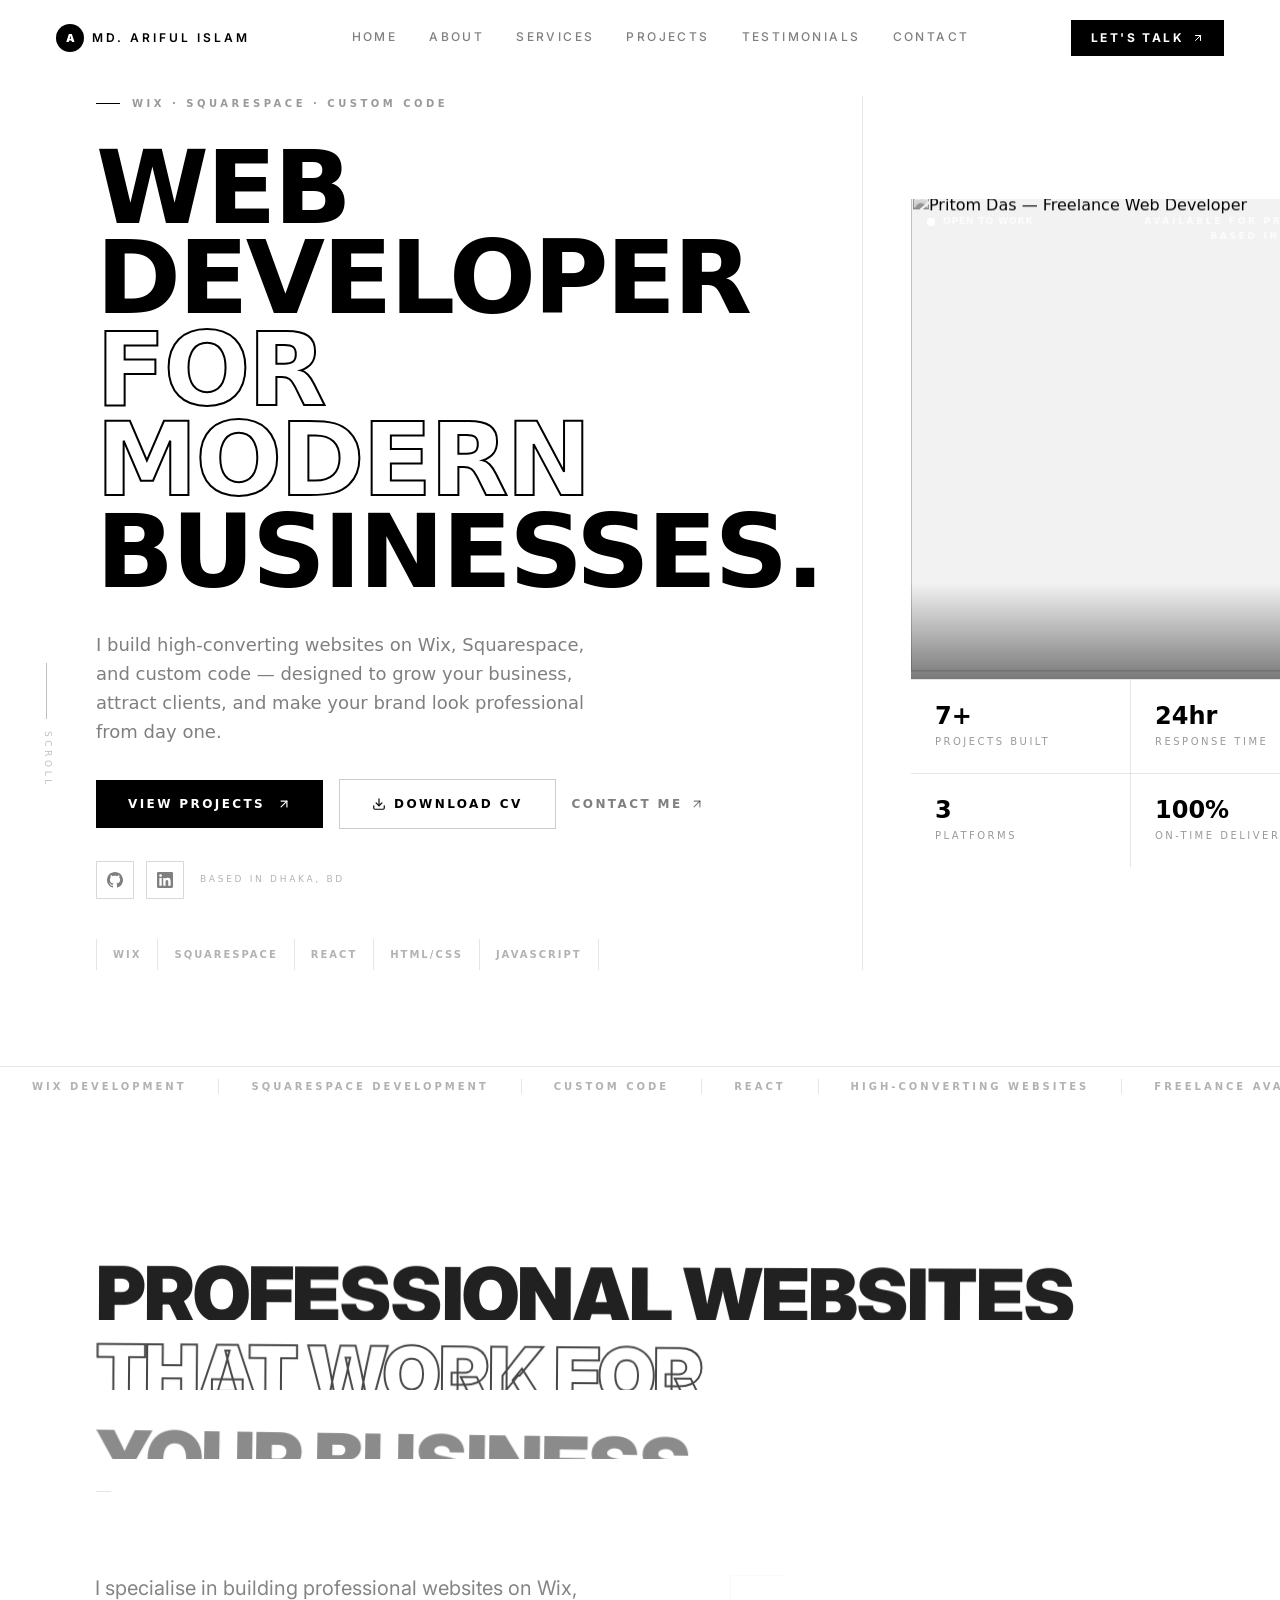
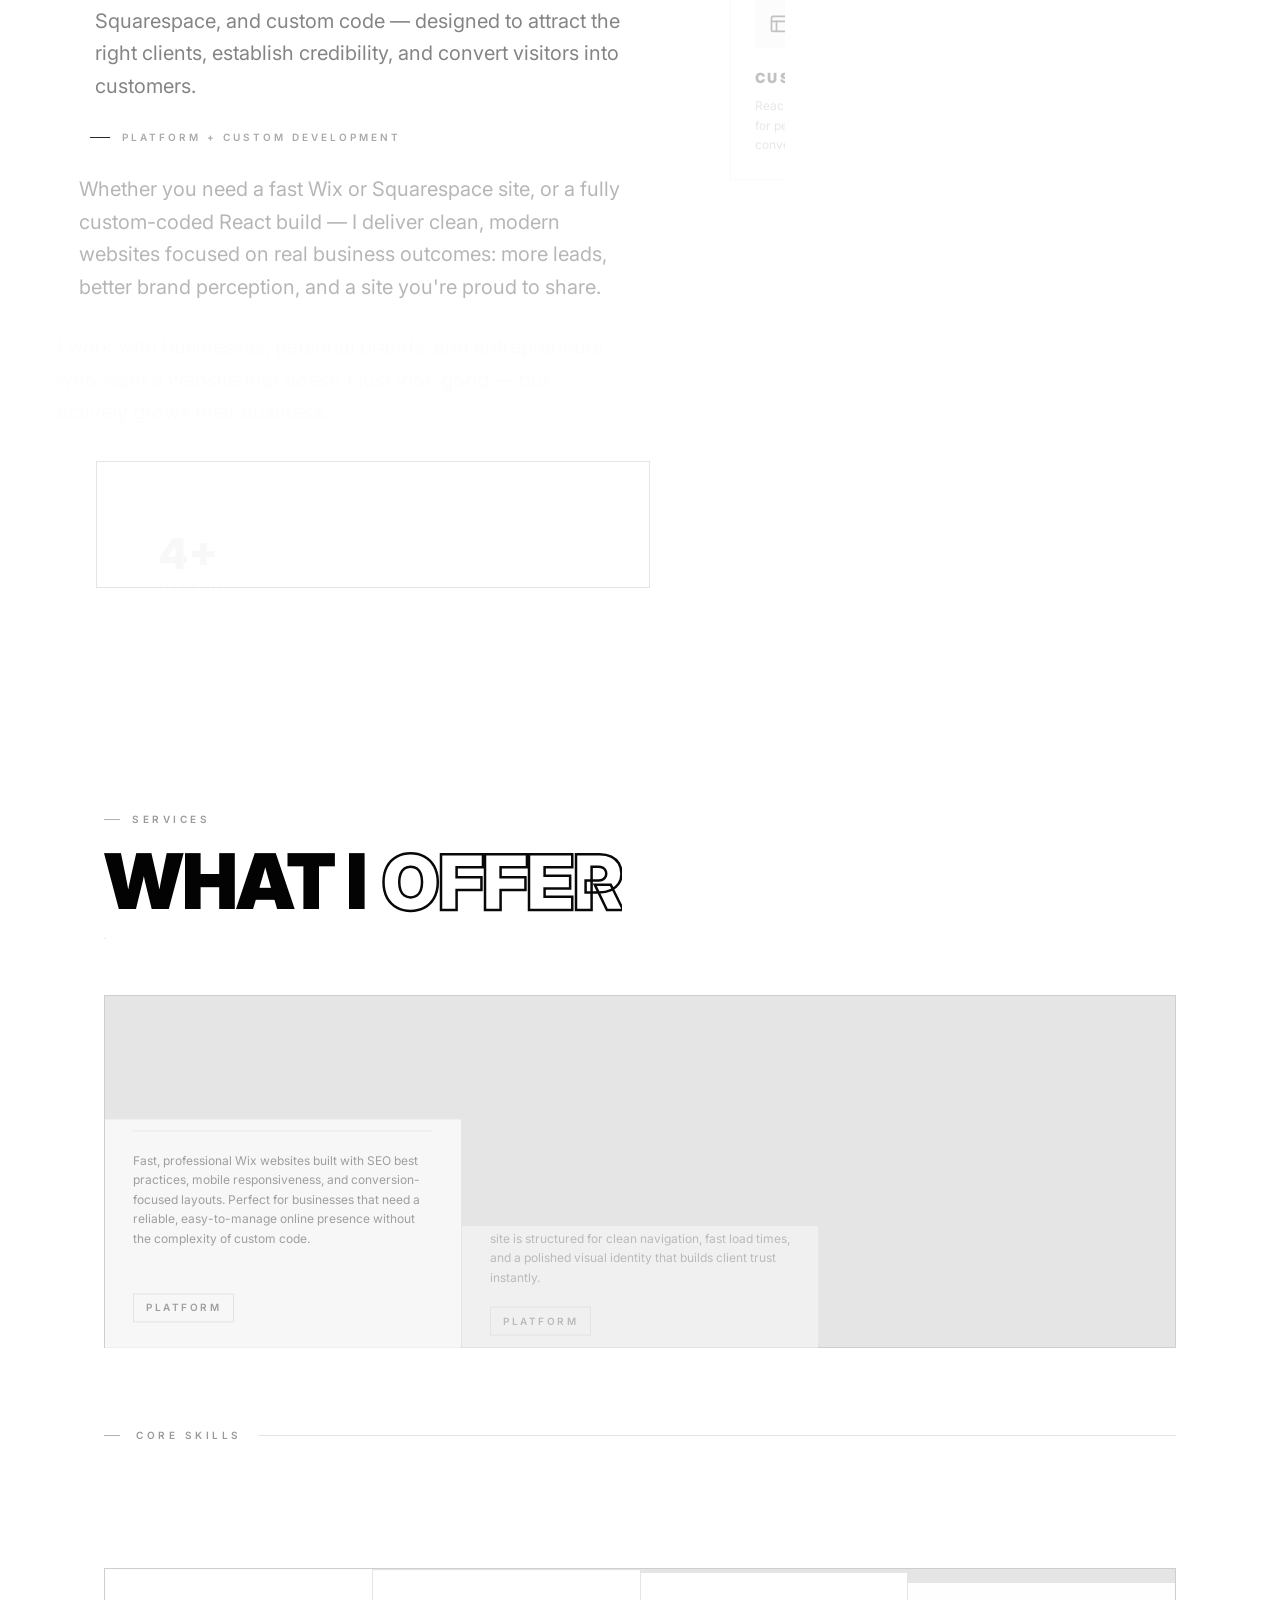
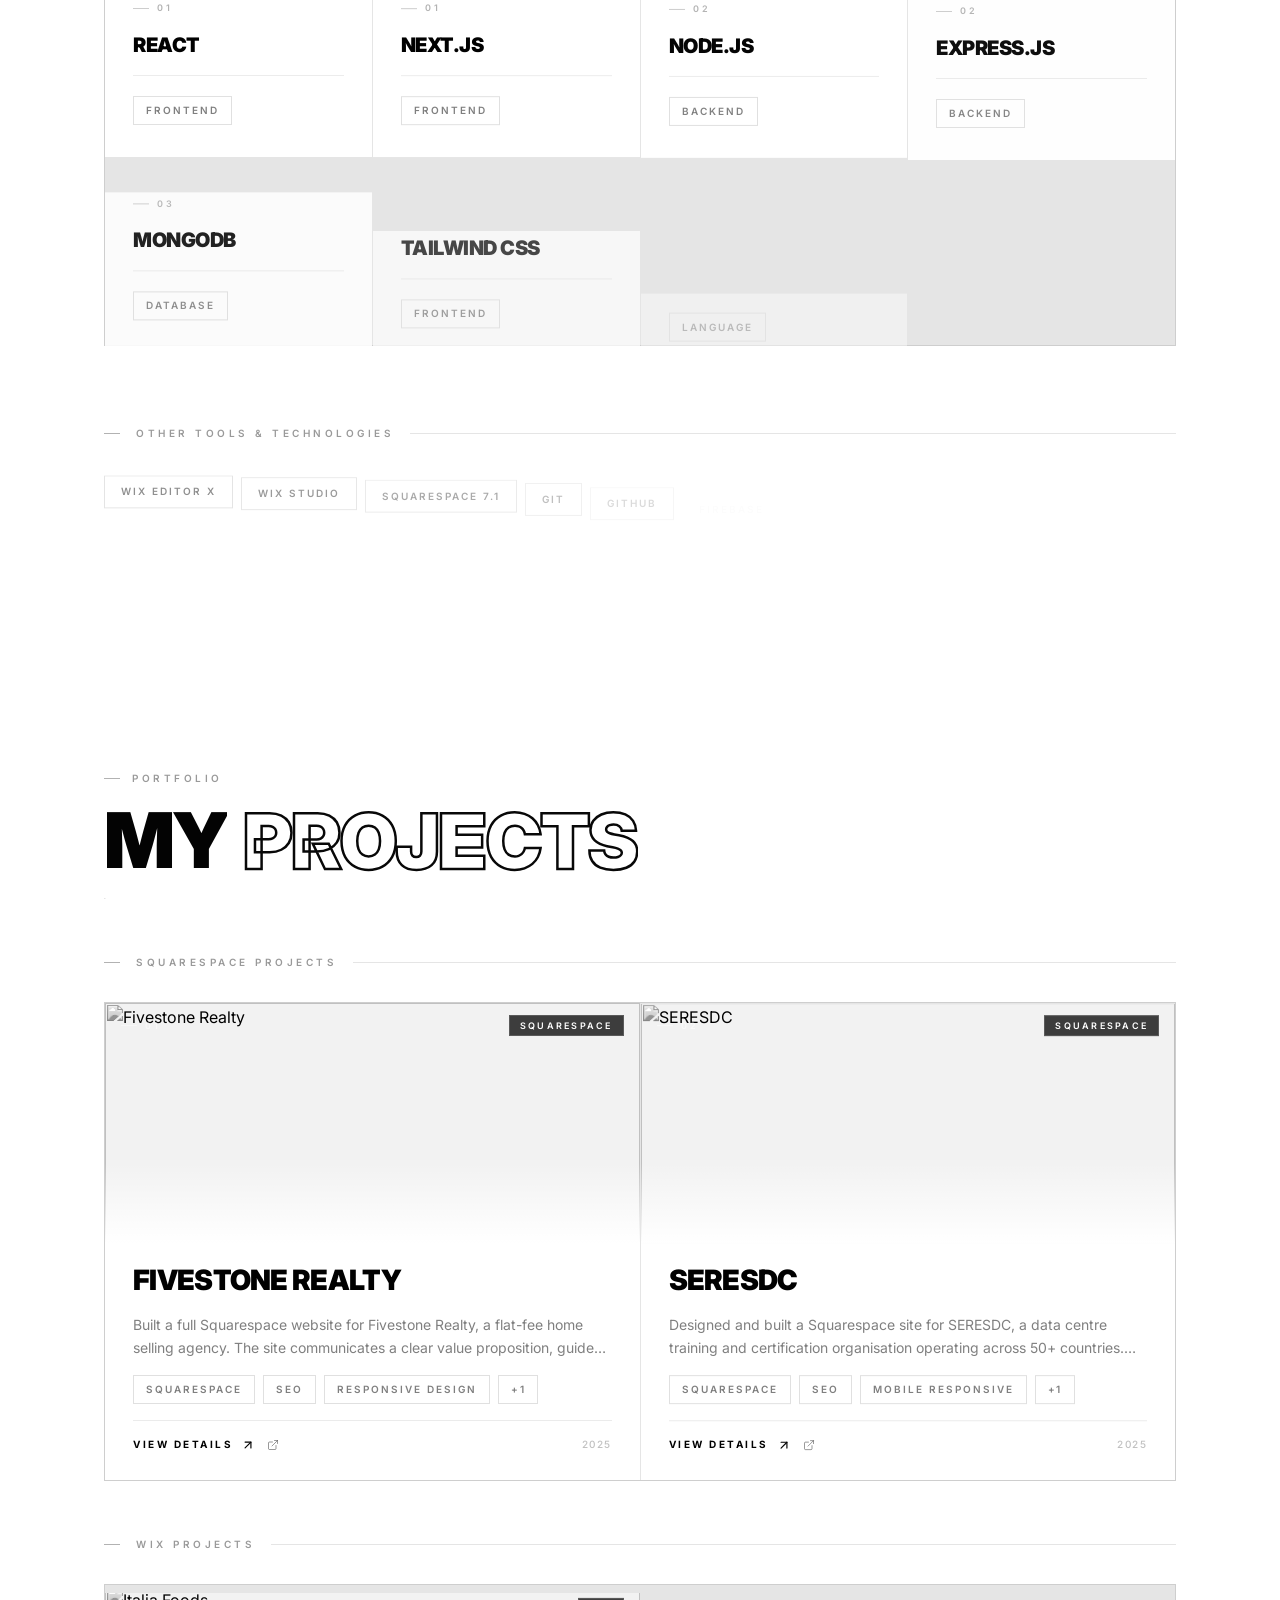
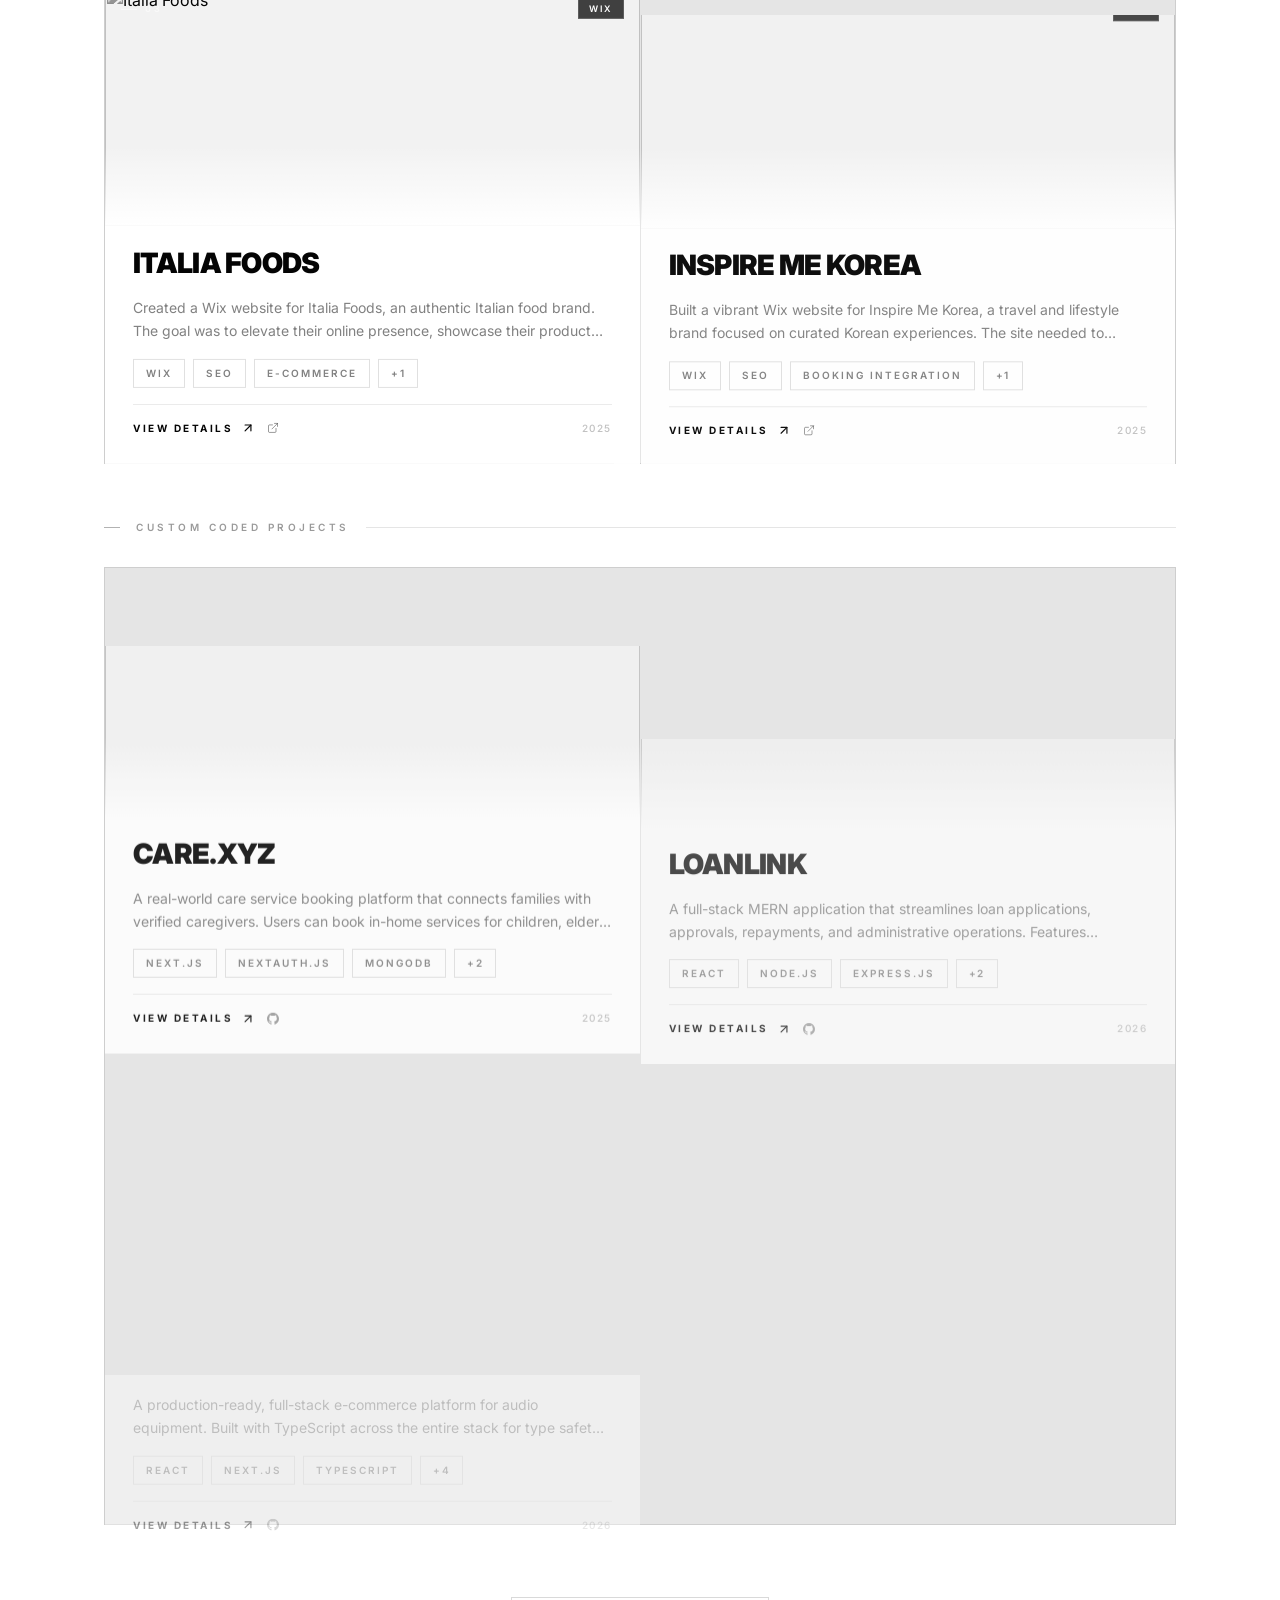
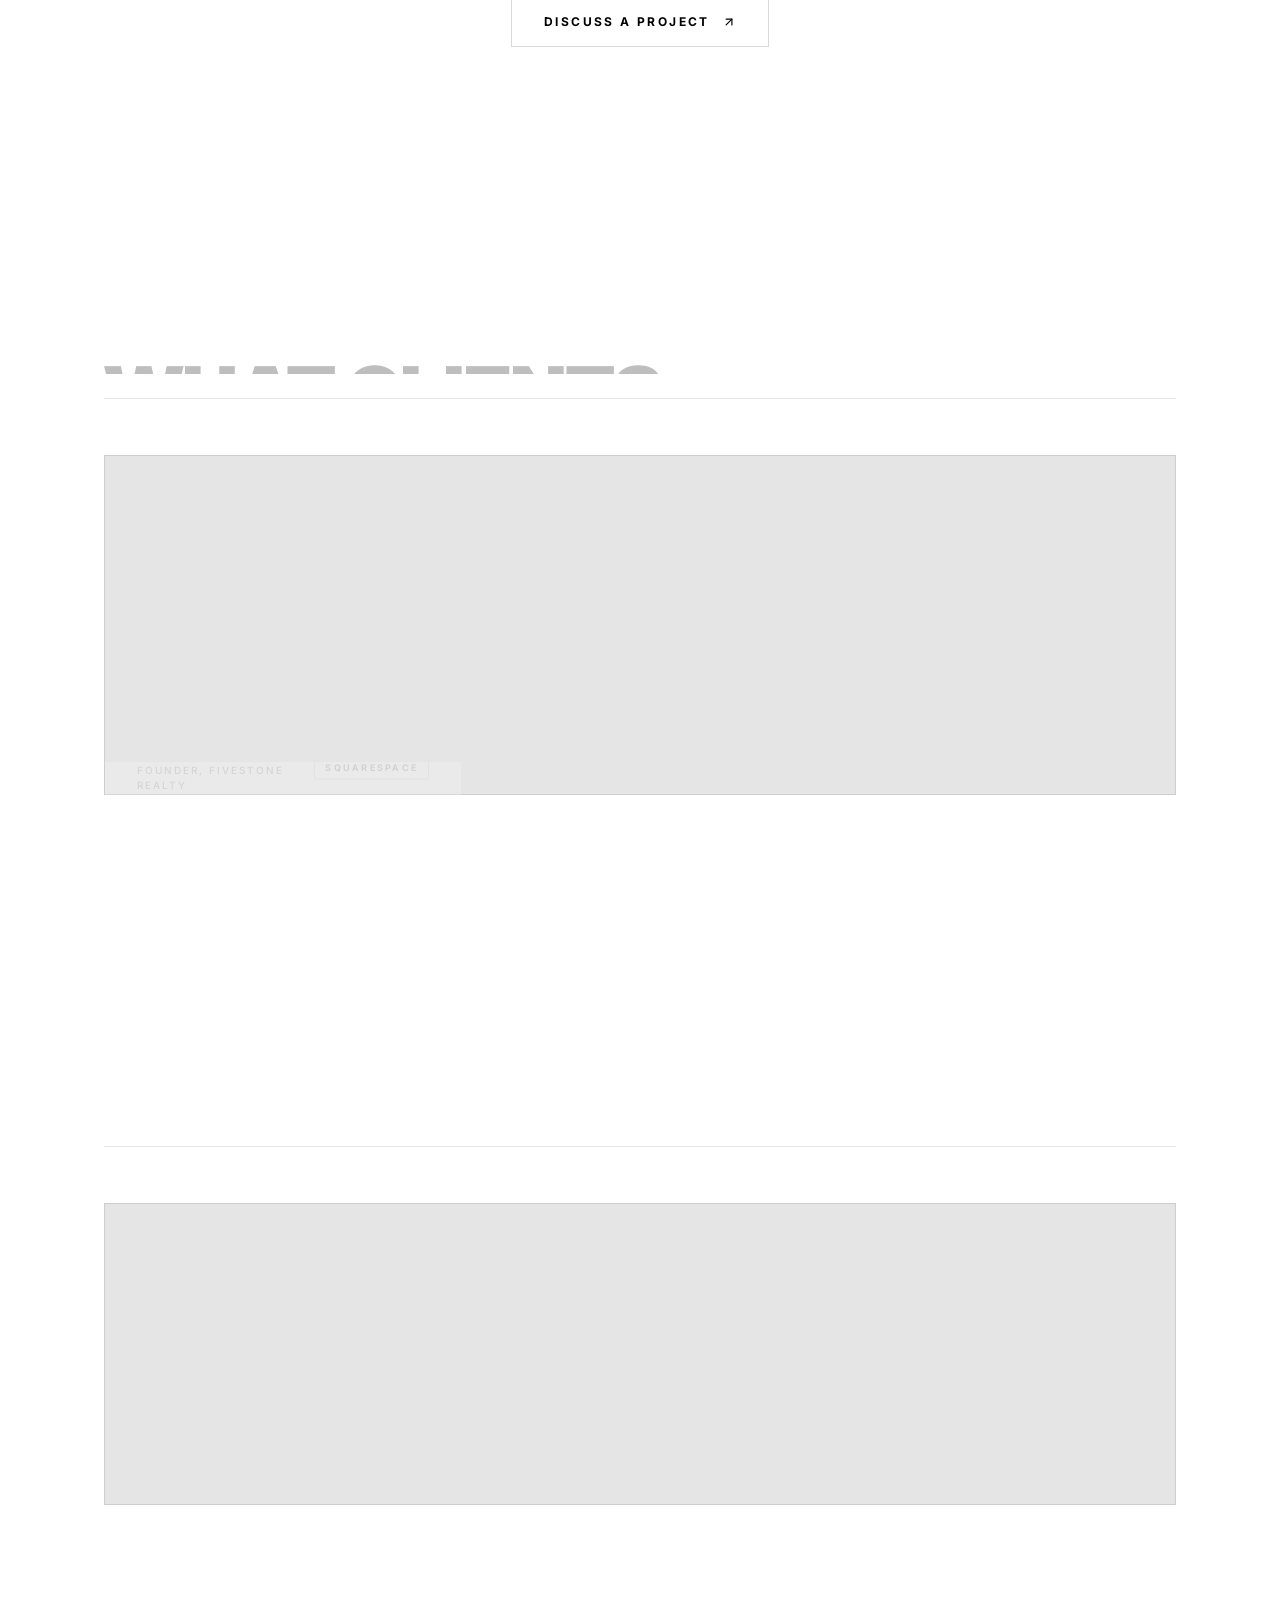
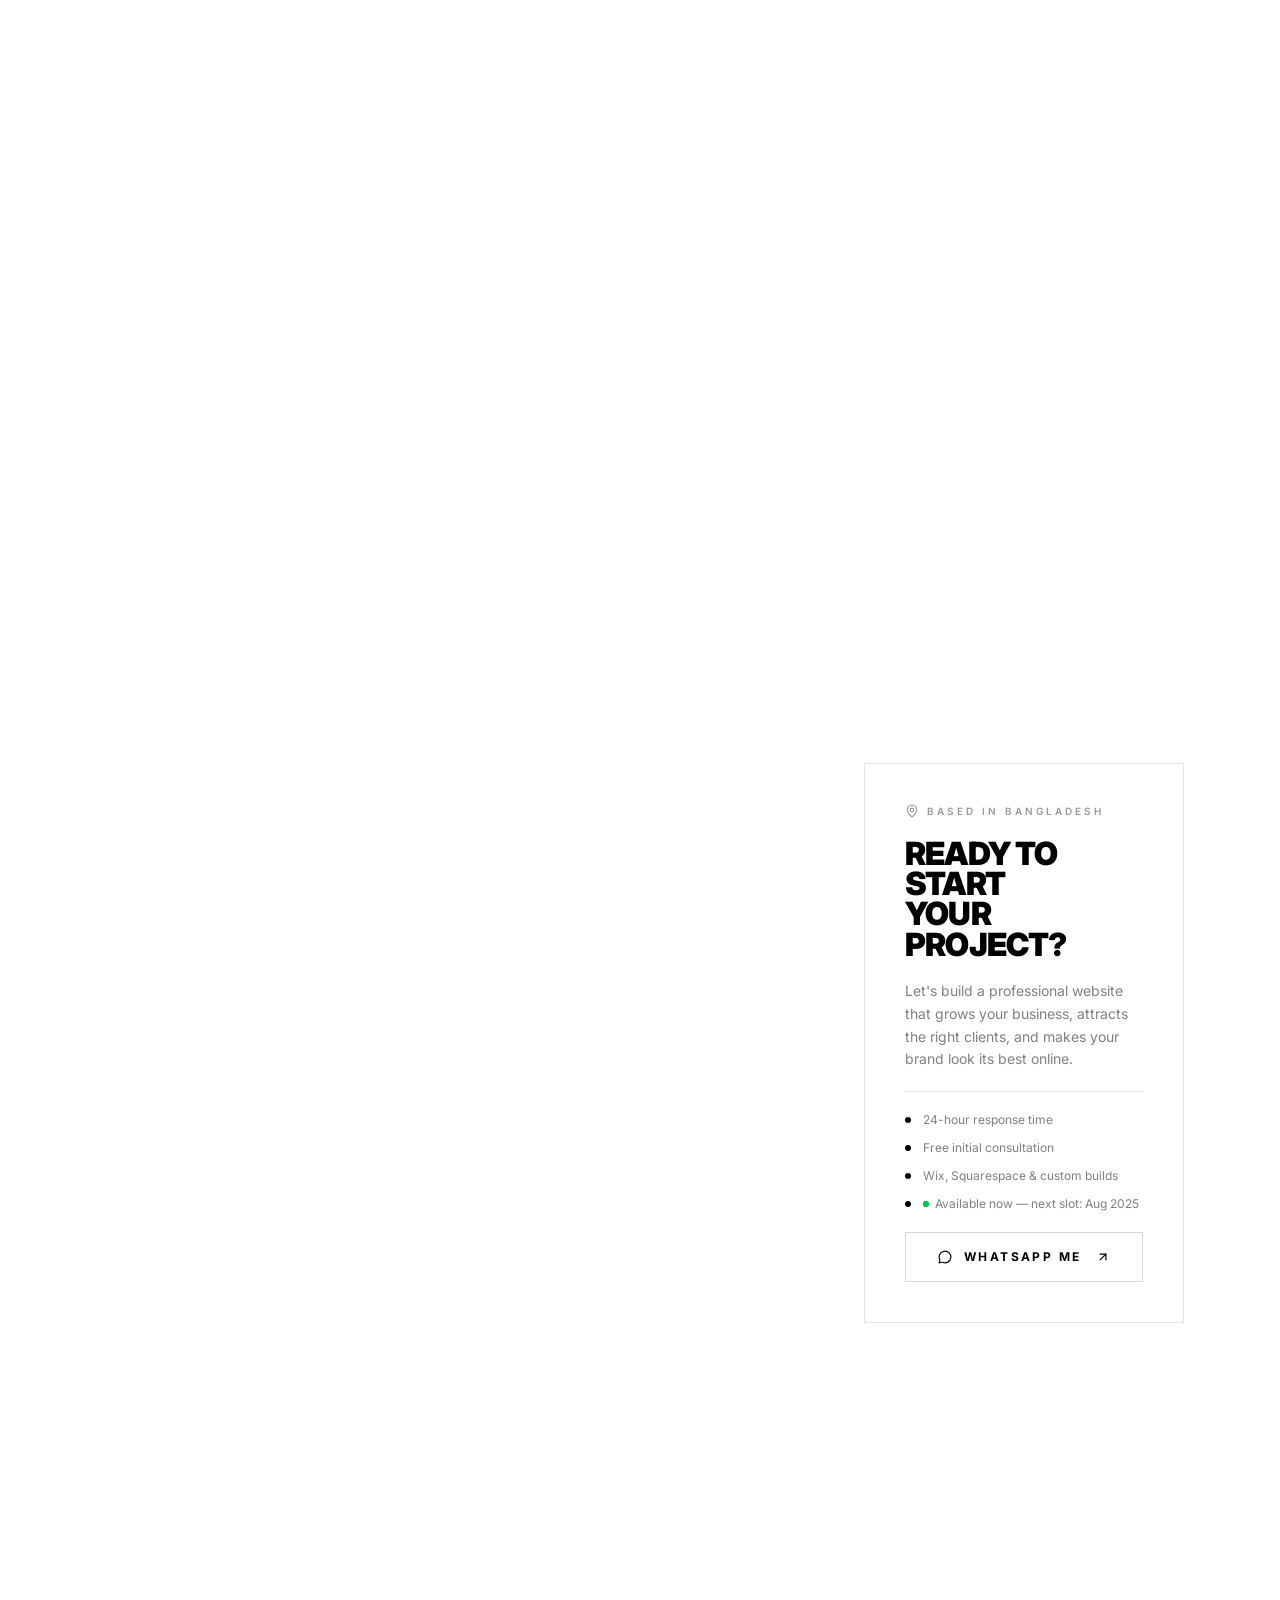
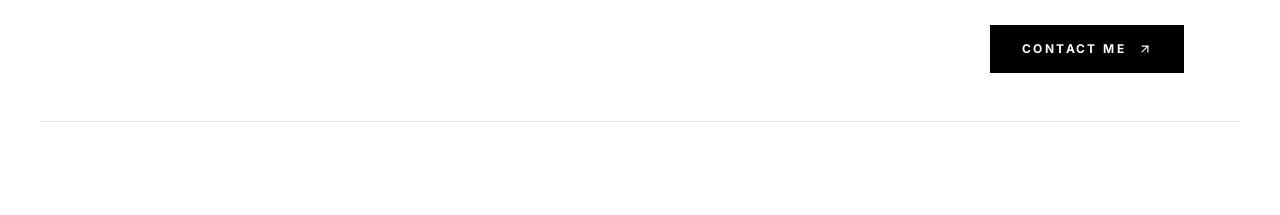
==== commit 2efb3e52: "ok" ====
--- a/index.html
+++ b/index.html
@@ -1,63 +1,59 @@
 <html lang="en" style="scroll-behavior: smooth">
 
-  <head>
-    <meta charset="UTF-8" />
-    <link rel="icon" type="image/svg+xml" href="/favicon.svg" />
-    <link rel="alternate icon" href="/favicon.ico" />
-    <meta name="viewport"
-      content="width=device-width, initial-scale=1.0, viewport-fit=cover" />
+<head>
+  <meta charset="UTF-8" />
+  <link rel="icon" type="image/svg+xml" href="/favicon.svg" />
+  <link rel="alternate icon" href="/favicon.ico" />
+  <meta name="viewport" content="width=device-width, initial-scale=1.0, viewport-fit=cover" />
 
-    <!-- Primary SEO -->
-    <title>
-      Pritom Das | Wix &amp; Squarespace Developer | Custom React Websites
-    </title>
-    <meta name="description"
-      content="Freelance Wix, Squarespace &amp; custom-coded web developer based in Dhaka. Building high-converting websites for businesses and personal brands worldwide." />
-    <meta name="keywords"
-      content="Pritom Das, Wix Developer, Squarespace Developer, Custom Web Developer, React, Freelance Web Developer, Portfolio, Dhaka" />
-    <meta name="author" content="Pritom Das" />
-    <link rel="canonical" href="https://pritomweb.dev/" />
+  <!-- Primary SEO -->
+  <title>
+    Pritom Das | Wix &amp; Squarespace Developer | Custom React Websites
+  </title>
+  <meta name="description"
+    content="Freelance Wix, Squarespace &amp; custom-coded web developer based in Dhaka. Building high-converting websites for businesses and personal brands worldwide." />
+  <meta name="keywords"
+    content="Pritom Das, Wix Developer, Squarespace Developer, Custom Web Developer, React, Freelance Web Developer, Portfolio, Dhaka" />
+  <meta name="author" content="Pritom Das" />
+  <link rel="canonical" href="https://pritomweb.dev/" />
 
-    <!-- Open Graph / Facebook -->
-    <meta property="og:type" content="website" />
-    <meta property="og:url" content="https://pritomweb.dev/" />
-    <meta property="og:title"
-      content="Pritom Das | Wix &amp; Squarespace Developer | Custom React Websites" />
-    <meta property="og:description"
-      content="Freelance Wix, Squarespace &amp; custom-coded web developer. Building high-converting websites for businesses and personal brands worldwide." />
-    <meta property="og:image"
-      content="https://res.cloudinary.com/do3iu9q7d/image/upload/w_1200,h_630,c_fill,f_auto,q_auto/v1767634713/profile_wnzqr0.jpg" />
-    <meta property="og:image:width" content="1200" />
-    <meta property="og:image:height" content="630" />
+  <!-- Open Graph / Facebook -->
+  <meta property="og:type" content="website" />
+  <meta property="og:url" content="https://pritomweb.dev/" />
+  <meta property="og:title" content="Pritom Das | Wix &amp; Squarespace Developer | Custom React Websites" />
+  <meta property="og:description"
+    content="Freelance Wix, Squarespace &amp; custom-coded web developer. Building high-converting websites for businesses and personal brands worldwide." />
+  <meta property="og:image"
+    content="https://res.cloudinary.com/do3iu9q7d/image/upload/w_1200,h_630,c_fill,f_auto,q_auto/v1767634713/profile_wnzqr0.jpg" />
+  <meta property="og:image:width" content="1200" />
+  <meta property="og:image:height" content="630" />
 
-    <!-- Twitter Card -->
-    <meta name="twitter:card" content="summary_large_image" />
-    <meta name="twitter:title"
-      content="Pritom Das | Wix &amp; Squarespace Developer | Custom React Websites" />
-    <meta name="twitter:description"
-      content="Freelance Wix, Squarespace &amp; custom-coded web developer. Building high-converting websites for businesses and personal brands." />
-    <meta name="twitter:image"
-      content="https://res.cloudinary.com/do3iu9q7d/image/upload/w_1200,h_630,c_fill,f_auto,q_auto/v1767634713/profile_wnzqr0.jpg" />
+  <!-- Twitter Card -->
+  <meta name="twitter:card" content="summary_large_image" />
+  <meta name="twitter:title" content="Pritom Das | Wix &amp; Squarespace Developer | Custom React Websites" />
+  <meta name="twitter:description"
+    content="Freelance Wix, Squarespace &amp; custom-coded web developer. Building high-converting websites for businesses and personal brands." />
+  <meta name="twitter:image"
+    content="https://res.cloudinary.com/do3iu9q7d/image/upload/w_1200,h_630,c_fill,f_auto,q_auto/v1767634713/profile_wnzqr0.jpg" />
 
-    <!-- Google Fonts — preconnect first, then stylesheet (faster than @import in CSS) -->
-    <link rel="preconnect" href="https://fonts.googleapis.com" />
-    <link rel="preconnect" href="https://fonts.gstatic.com" crossorigin />
-    <link
-      href="https://fonts.googleapis.com/css2?family=Inter:wght@400;500;600;700;800;900&amp;display=swap"
-      rel="stylesheet" />
-    <script type="module" src="./script.js"></script>
-    <link rel="stylesheet" href="./style.css" />
-  </head>
+  <!-- Google Fonts — preconnect first, then stylesheet (faster than @import in CSS) -->
+  <link rel="preconnect" href="https://fonts.googleapis.com" />
+  <link rel="preconnect" href="https://fonts.gstatic.com" crossorigin="" />
+  <link href="https://fonts.googleapis.com/css2?family=Inter:wght@400;500;600;700;800;900&amp;display=swap"
+    rel="stylesheet" />
+  <script type="module" src="./script.js"></script>
+  <link rel="stylesheet" href="./style.css" />
+</head>
 
-  <body>
-    <!-- Skip navigation for keyboard users -->
-    <a href="#main-content" class="skip-nav">Skip to main content</a>
-    <div id="root">
-      <div class="min-h-screen text-foreground">
-        <header class="fixed top-0 left-0 right-0 z-50">
-          <div
-            class="anim-nav-bar flex items-center justify-between px-5 sm:px-8 md:px-14 py-5 border-b border-transparent"
-            style="
+<body>
+  <!-- Skip navigation for keyboard users -->
+  <a href="#main-content" class="skip-nav">Skip to main content</a>
+  <div id="root">
+    <div class="min-h-screen text-foreground">
+      <header class="fixed top-0 left-0 right-0 z-50">
+        <div
+          class="anim-nav-bar flex items-center justify-between px-5 sm:px-8 md:px-14 py-5 border-b border-transparent"
+          style="
               transition: none;
               translate: none;
               rotate: none;
@@ -68,1397 +64,1255 @@
               backdrop-filter: blur(16px);
               border-bottom-color: rgba(0, 0, 0, 0.12);
             ">
-            <a href="#home" class="anim-nav-logo flex items-center gap-2 group"
-              style="
+          <a href="#home" class="anim-nav-logo flex items-center gap-2 group" style="
                 translate: none;
                 rotate: none;
                 scale: none;
                 transform: translate(0px, 0px);
                 opacity: 1;
               "><span
-                class="w-7 h-7 rounded-full bg-black flex items-center justify-center group-hover:scale-110 transition-transform duration-200"><span
-                  class="text-white font-black text-[11px]"
-                  aria-hidden="true">A</span></span><span
-                class="text-xs font-semibold tracking-[0.25em] uppercase text-black">Md.
-                Ariful Islam</span></a>
-            <ul class="hidden md:flex items-center gap-8" role="list">
-              <li>
-                <a href="#home"
-                  class="anim-nav-link relative flex flex-col text-xs font-medium tracking-[0.2em] uppercase text-black/50 hover:text-black transition-colors duration-200 pb-0.5"
+              class="w-7 h-7 rounded-full bg-black flex items-center justify-center group-hover:scale-110 transition-transform duration-200"><span
+                class="text-white font-black text-[11px]" aria-hidden="true">A</span></span><span
+              class="text-xs font-semibold tracking-[0.25em] uppercase text-black">Md. Ariful Islam</span></a>
+          <ul class="hidden md:flex items-center gap-8" role="list">
+            <li>
+              <a href="#home"
+                class="anim-nav-link relative flex flex-col text-xs font-medium tracking-[0.2em] uppercase text-black/50 hover:text-black transition-colors duration-200 pb-0.5"
+                style="
+                    translate: none;
+                    rotate: none;
+                    scale: none;
+                    opacity: 1;
+                    transform: translate(0px, 0px);
+                  ">Home<span class="nav-underline absolute -bottom-0.5 left-0 w-full h-px bg-black origin-left"
+                  aria-hidden="true" style="transform: scaleX(0)"></span></a>
+            </li>
+            <li>
+              <a href="#about"
+                class="anim-nav-link relative flex flex-col text-xs font-medium tracking-[0.2em] uppercase text-black/50 hover:text-black transition-colors duration-200 pb-0.5"
+                style="
+                    translate: none;
+                    rotate: none;
+                    scale: none;
+                    opacity: 1;
+                    transform: translate(0px, 0px);
+                  ">About<span class="nav-underline absolute -bottom-0.5 left-0 w-full h-px bg-black origin-left"
+                  aria-hidden="true" style="transform: scaleX(0)"></span></a>
+            </li>
+            <li>
+              <a href="#skills"
+                class="anim-nav-link relative flex flex-col text-xs font-medium tracking-[0.2em] uppercase text-black/50 hover:text-black transition-colors duration-200 pb-0.5"
+                style="
+                    translate: none;
+                    rotate: none;
+                    scale: none;
+                    opacity: 1;
+                    transform: translate(0px, 0px);
+                  ">Services<span class="nav-underline absolute -bottom-0.5 left-0 w-full h-px bg-black origin-left"
+                  aria-hidden="true" style="transform: scaleX(0)"></span></a>
+            </li>
+            <li>
+              <a href="#projects"
+                class="anim-nav-link relative flex flex-col text-xs font-medium tracking-[0.2em] uppercase text-black/50 hover:text-black transition-colors duration-200 pb-0.5"
+                style="
+                    translate: none;
+                    rotate: none;
+                    scale: none;
+                    opacity: 1;
+                    transform: translate(0px, 0px);
+                  ">Projects<span class="nav-underline absolute -bottom-0.5 left-0 w-full h-px bg-black origin-left"
+                  aria-hidden="true" style="
+                      transform: translate(0px, 0px);
+                      translate: none;
+                      rotate: none;
+                      scale: none;
+                    "></span></a>
+            </li>
+            <li>
+              <a href="#testimonials"
+                class="anim-nav-link relative flex flex-col text-xs font-medium tracking-[0.2em] uppercase text-black/50 hover:text-black transition-colors duration-200 pb-0.5"
+                style="
+                    translate: none;
+                    rotate: none;
+                    scale: none;
+                    opacity: 1;
+                    transform: translate(0px, 0px);
+                  ">Testimonials<span
+                  class="nav-underline absolute -bottom-0.5 left-0 w-full h-px bg-black origin-left" aria-hidden="true"
                   style="
-                    translate: none;
-                    rotate: none;
-                    scale: none;
-                    opacity: 1;
-                    transform: translate(0px, 0px);
-                  ">Home<span
-                    class="nav-underline absolute -bottom-0.5 left-0 w-full h-px bg-black origin-left"
-                    aria-hidden="true" style="transform: scaleX(0)"></span></a>
-              </li>
-              <li>
-                <a href="#about"
-                  class="anim-nav-link relative flex flex-col text-xs font-medium tracking-[0.2em] uppercase text-black/50 hover:text-black transition-colors duration-200 pb-0.5"
-                  style="
-                    translate: none;
-                    rotate: none;
-                    scale: none;
-                    opacity: 1;
-                    transform: translate(0px, 0px);
-                  ">About<span
-                    class="nav-underline absolute -bottom-0.5 left-0 w-full h-px bg-black origin-left"
-                    aria-hidden="true" style="transform: scaleX(0)"></span></a>
-              </li>
-              <li>
-                <a href="#skills"
-                  class="anim-nav-link relative flex flex-col text-xs font-medium tracking-[0.2em] uppercase text-black/50 hover:text-black transition-colors duration-200 pb-0.5"
-                  style="
-                    translate: none;
-                    rotate: none;
-                    scale: none;
-                    opacity: 1;
-                    transform: translate(0px, 0px);
-                  ">Services<span
-                    class="nav-underline absolute -bottom-0.5 left-0 w-full h-px bg-black origin-left"
-                    aria-hidden="true" style="transform: scaleX(0)"></span></a>
-              </li>
-              <li>
-                <a href="#projects"
-                  class="anim-nav-link relative flex flex-col text-xs font-medium tracking-[0.2em] uppercase text-black/50 hover:text-black transition-colors duration-200 pb-0.5"
-                  style="
-                    translate: none;
-                    rotate: none;
-                    scale: none;
-                    opacity: 1;
-                    transform: translate(0px, 0px);
-                  ">Projects<span
-                    class="nav-underline absolute -bottom-0.5 left-0 w-full h-px bg-black origin-left"
-                    aria-hidden="true" style="
                       transform: translate(0px, 0px);
                       translate: none;
                       rotate: none;
                       scale: none;
                     "></span></a>
-              </li>
-              <li>
-                <a href="#testimonials"
-                  class="anim-nav-link relative flex flex-col text-xs font-medium tracking-[0.2em] uppercase text-black/50 hover:text-black transition-colors duration-200 pb-0.5"
-                  style="
-                    translate: none;
-                    rotate: none;
-                    scale: none;
-                    opacity: 1;
-                    transform: translate(0px, 0px);
-                  ">Testimonials<span
-                    class="nav-underline absolute -bottom-0.5 left-0 w-full h-px bg-black origin-left"
-                    aria-hidden="true"
-                    style="
-                      transform: translate(0px, 0px);
+            </li>
+            <li>
+              <a href="#contact"
+                class="anim-nav-link relative flex flex-col text-xs font-medium tracking-[0.2em] uppercase text-black/50 hover:text-black transition-colors duration-200 pb-0.5"
+                style="
+                    translate: none;
+                    rotate: none;
+                    scale: none;
+                    opacity: 1;
+                    transform: translate(0px, 0px);
+                  ">Contact<span class="nav-underline absolute -bottom-0.5 left-0 w-full h-px bg-black origin-left"
+                  aria-hidden="true" style="
+                      transform: scale(0, 1);
                       translate: none;
                       rotate: none;
                       scale: none;
                     "></span></a>
-              </li>
-              <li>
-                <a href="#contact"
-                  class="anim-nav-link relative flex flex-col text-xs font-medium tracking-[0.2em] uppercase text-black/50 hover:text-black transition-colors duration-200 pb-0.5"
-                  style="
-                    translate: none;
-                    rotate: none;
-                    scale: none;
-                    opacity: 1;
-                    transform: translate(0px, 0px);
-                  ">Contact<span
-                    class="nav-underline absolute -bottom-0.5 left-0 w-full h-px bg-black origin-left"
-                    aria-hidden="true" style="
-                      transform: scale(0, 1);
-                      translate: none;
-                      rotate: none;
-                      scale: none;
-                    "></span></a>
-              </li>
-            </ul>
-            <div class="flex items-center gap-3">
-              <a href="#contact"
-                class="anim-nav-cta group hidden md:flex items-center gap-2 bg-black text-white text-xs font-bold tracking-[0.2em] uppercase px-5 py-2.5 hover:bg-black/80 transition-colors"
-                style="
+            </li>
+          </ul>
+          <div class="flex items-center gap-3">
+            <a href="#contact"
+              class="anim-nav-cta group hidden md:flex items-center gap-2 bg-black text-white text-xs font-bold tracking-[0.2em] uppercase px-5 py-2.5 hover:bg-black/80 transition-colors"
+              style="
                   translate: none;
                   rotate: none;
                   scale: none;
                   transform: translate(0px, 0px);
                   opacity: 1;
-                ">Let's Talk<svg xmlns="http://www.w3.org/2000/svg" width="24"
-                  height="24" viewBox="0 0 24 24"
-                  fill="none" stroke="currentColor" stroke-width="2"
-                  stroke-linecap="round" stroke-linejoin="round"
-                  class="lucide lucide-arrow-up-right h-3 w-3 group-hover:translate-x-0.5 group-hover:-translate-y-0.5 transition-transform"
-                  aria-hidden="true">
-                  <path d="M7 7h10v10"></path>
-                  <path d="M7 17 17 7"></path>
-                </svg></a><button
-                class="anim-nav-cta md:hidden p-2 border border-black/15 hover:border-black hover:bg-black hover:text-white transition-all duration-200 text-black"
-                aria-label="Toggle navigation menu" aria-expanded="false"
-                aria-controls="mobile-nav-menu" style="
+                ">Let's Talk<svg xmlns="http://www.w3.org/2000/svg" width="24" height="24" viewBox="0 0 24 24"
+                fill="none" stroke="currentColor" stroke-width="2" stroke-linecap="round" stroke-linejoin="round"
+                class="lucide lucide-arrow-up-right h-3 w-3 group-hover:translate-x-0.5 group-hover:-translate-y-0.5 transition-transform"
+                aria-hidden="true">
+                <path d="M7 7h10v10"></path>
+                <path d="M7 17 17 7"></path>
+              </svg></a><button
+              class="anim-nav-cta md:hidden p-2 border border-black/15 hover:border-black hover:bg-black hover:text-white transition-all duration-200 text-black"
+              aria-label="Toggle navigation menu" aria-expanded="false" aria-controls="mobile-nav-menu" style="
                   translate: none;
                   rotate: none;
                   scale: none;
                   transform: translate(0px, 0px);
                   opacity: 1;
                 ">
-                <svg xmlns="http://www.w3.org/2000/svg" width="24" height="24"
-                  viewBox="0 0 24 24" fill="none"
-                  stroke="currentColor" stroke-width="2" stroke-linecap="round"
-                  stroke-linejoin="round"
-                  class="lucide lucide-menu h-4 w-4" aria-hidden="true">
-                  <path d="M4 5h16"></path>
-                  <path d="M4 12h16"></path>
-                  <path d="M4 19h16"></path>
-                </svg>
-              </button>
-            </div>
+              <svg xmlns="http://www.w3.org/2000/svg" width="24" height="24" viewBox="0 0 24 24" fill="none"
+                stroke="currentColor" stroke-width="2" stroke-linecap="round" stroke-linejoin="round"
+                class="lucide lucide-menu h-4 w-4" aria-hidden="true">
+                <path d="M4 5h16"></path>
+                <path d="M4 12h16"></path>
+                <path d="M4 19h16"></path>
+              </svg>
+            </button>
           </div>
-        </header>
-        <section id="home"
-          class="min-h-screen bg-white text-black font-sans overflow-hidden flex flex-col">
-          <div
-            class="flex-1 grid grid-cols-1 xl:grid-cols-[1fr_440px] min-h-0 px-5 pt-28 pb-8 sm:px-8 sm:pt-32 sm:pb-12 md:px-14 md:pt-36 md:pb-16 lg:px-20 lg:py-20 xl:px-24 xl:py-24 gap-8 xl:gap-12 items-center">
-            <div
-              class="flex flex-col justify-between xl:border-r border-black/10 xl:pr-10">
-              <div
-                class="space-y-6 sm:space-y-8 text-center xl:text-left flex flex-col items-center xl:items-start">
-                <div class="anim-eyebrow hidden sm:flex items-center gap-3"
-                  style="
+        </div>
+      </header>
+      <section id="home" class="min-h-screen bg-white text-black font-sans overflow-hidden flex flex-col">
+        <div
+          class="flex-1 grid grid-cols-1 xl:grid-cols-[1fr_440px] min-h-0 px-5 pt-28 pb-8 sm:px-8 sm:pt-32 sm:pb-12 md:px-14 md:pt-36 md:pb-16 lg:px-20 lg:py-20 xl:px-24 xl:py-24 gap-8 xl:gap-12 items-center">
+          <div class="flex flex-col justify-between xl:border-r border-black/10 xl:pr-10">
+            <div class="space-y-6 sm:space-y-8 text-center xl:text-left flex flex-col items-center xl:items-start">
+              <div class="anim-eyebrow hidden sm:flex items-center gap-3" style="
                     translate: none;
                     rotate: none;
                     scale: none;
                     opacity: 1;
                     transform: translate(0px, 0px);
                   ">
-                  <span class="w-6 h-px bg-black hidden xl:block"
-                    aria-hidden="true"></span><span
-                    class="text-[9px] sm:text-[10px] font-semibold tracking-[0.3em] sm:tracking-[0.35em] uppercase text-black/40">Wix
-                    · Squarespace · Custom Code</span><span
-                    class="w-6 h-px bg-black xl:hidden"
-                    aria-hidden="true"></span>
-                </div>
-                <h1 class="space-y-0.5 overflow-hidden w-full text-left"
-                  aria-label="Web Developer For Modern Businesses">
-                  <div class="overflow-hidden">
-                    <span
-                      class="anim-word block text-[clamp(2.6rem,8vw,8.5rem)] font-black leading-[0.88] tracking-tight uppercase text-black"
-                      style="
+                <span class="w-6 h-px bg-black hidden xl:block" aria-hidden="true"></span><span
+                  class="text-[9px] sm:text-[10px] font-semibold tracking-[0.3em] sm:tracking-[0.35em] uppercase text-black/40">Wix
+                  · Squarespace · Custom Code</span><span class="w-6 h-px bg-black xl:hidden" aria-hidden="true"></span>
+              </div>
+              <h1 class="space-y-0.5 overflow-hidden w-full text-left" aria-label="Web Developer For Modern Businesses">
+                <div class="overflow-hidden">
+                  <span
+                    class="anim-word block text-[clamp(2.6rem,8vw,8.5rem)] font-black leading-[0.88] tracking-tight uppercase text-black"
+                    style="
                         translate: none;
                         rotate: none;
                         scale: none;
                         opacity: 1;
                         transform: translate(0px, 0px);
                       ">Web Developer</span>
-                  </div>
-                  <div class="overflow-hidden">
-                    <span
-                      class="anim-word block text-[clamp(2.6rem,8vw,8.5rem)] font-black leading-[0.88] tracking-tight uppercase text-white [-webkit-text-stroke:2px_black]"
-                      style="
+                </div>
+                <div class="overflow-hidden">
+                  <span
+                    class="anim-word block text-[clamp(2.6rem,8vw,8.5rem)] font-black leading-[0.88] tracking-tight uppercase text-white [-webkit-text-stroke:2px_black]"
+                    style="
                         translate: none;
                         rotate: none;
                         scale: none;
                         opacity: 1;
                         transform: translate(0px, 0px);
                       ">For Modern</span>
-                  </div>
-                  <div class="overflow-hidden">
-                    <span
-                      class="anim-word block text-[clamp(2.6rem,8vw,8.5rem)] font-black leading-[0.88] tracking-tight uppercase text-black"
-                      style="
+                </div>
+                <div class="overflow-hidden">
+                  <span
+                    class="anim-word block text-[clamp(2.6rem,8vw,8.5rem)] font-black leading-[0.88] tracking-tight uppercase text-black"
+                    style="
                         translate: none;
                         rotate: none;
                         scale: none;
                         opacity: 1;
                         transform: translate(0px, 0px);
                       ">Businesses.</span>
-                  </div>
-                </h1>
-                <p
-                  class="anim-body text-sm sm:text-base md:text-lg text-black/50 max-w-md sm:max-w-lg leading-relaxed"
+                </div>
+              </h1>
+              <p class="anim-body text-sm sm:text-base md:text-lg text-black/50 max-w-md sm:max-w-lg leading-relaxed"
+                style="
+                    translate: none;
+                    rotate: none;
+                    scale: none;
+                    opacity: 1;
+                    transform: translate(0px, 0px);
+                  ">
+                I build high-converting websites on Wix, Squarespace, and
+                custom code — designed to grow your business, attract clients,
+                and make your brand look professional from day one.
+              </p>
+              <div class="flex flex-wrap items-center justify-center xl:justify-start gap-4">
+                <a href="#projects"
+                  class="anim-cta group flex items-center gap-3 bg-black text-white font-bold text-xs tracking-[0.2em] uppercase px-6 sm:px-8 py-3.5 sm:py-4 hover:bg-black/80 transition-colors"
                   style="
+                      translate: none;
+                      rotate: none;
+                      scale: none;
+                      opacity: 1;
+                      transform: translate(0px, 0px);
+                    ">View Projects<svg xmlns="http://www.w3.org/2000/svg" width="24" height="24" viewBox="0 0 24 24"
+                    fill="none" stroke="currentColor" stroke-width="2" stroke-linecap="round" stroke-linejoin="round"
+                    class="lucide lucide-arrow-up-right h-3.5 w-3.5 group-hover:translate-x-0.5 group-hover:-translate-y-0.5 transition-transform"
+                    aria-hidden="true">
+                    <path d="M7 7h10v10"></path>
+                    <path d="M7 17 17 7"></path>
+                  </svg></a><a href="/pritom-das-resume.pdf" download="Pritom_Das_Resume.pdf"
+                  class="anim-cta group flex items-center gap-2 border border-black/20 hover:border-black hover:bg-black hover:text-white text-black text-xs font-semibold tracking-[0.2em] uppercase px-6 sm:px-8 py-3.5 sm:py-4 transition-all duration-200"
+                  style="
+                      translate: none;
+                      rotate: none;
+                      scale: none;
+                      opacity: 1;
+                      transform: translate(0px, 0px);
+                    "><svg xmlns="http://www.w3.org/2000/svg" width="24" height="24" viewBox="0 0 24 24" fill="none"
+                    stroke="currentColor" stroke-width="2" stroke-linecap="round" stroke-linejoin="round"
+                    class="lucide lucide-download h-3.5 w-3.5" aria-hidden="true">
+                    <path d="M12 15V3"></path>
+                    <path d="M21 15v4a2 2 0 0 1-2 2H5a2 2 0 0 1-2-2v-4"></path>
+                    <path d="m7 10 5 5 5-5"></path>
+                  </svg>Download CV</a><a href="#contact"
+                  class="anim-cta flex items-center gap-2 text-black/50 hover:text-black text-xs font-semibold tracking-[0.2em] uppercase transition-colors py-3.5 sm:py-4"
+                  style="
+                      translate: none;
+                      rotate: none;
+                      scale: none;
+                      opacity: 1;
+                      transform: translate(0px, 0px);
+                    ">Contact Me<svg xmlns="http://www.w3.org/2000/svg" width="24" height="24" viewBox="0 0 24 24"
+                    fill="none" stroke="currentColor" stroke-width="2" stroke-linecap="round" stroke-linejoin="round"
+                    class="lucide lucide-arrow-up-right h-3.5 w-3.5" aria-hidden="true">
+                    <path d="M7 7h10v10"></path>
+                    <path d="M7 17 17 7"></path>
+                  </svg></a>
+              </div>
+              <div class="anim-cta flex items-center gap-3 flex-wrap justify-center xl:justify-start" style="
                     translate: none;
                     rotate: none;
                     scale: none;
                     opacity: 1;
                     transform: translate(0px, 0px);
                   ">
-                  I build high-converting websites on Wix, Squarespace, and
-                  custom code — designed to grow your business, attract clients,
-                  and make your brand look professional from day one.
-                </p>
-                <div
-                  class="flex flex-wrap items-center justify-center xl:justify-start gap-4">
-                  <a href="#projects"
-                    class="anim-cta group flex items-center gap-3 bg-black text-white font-bold text-xs tracking-[0.2em] uppercase px-6 sm:px-8 py-3.5 sm:py-4 hover:bg-black/80 transition-colors"
-                    style="
-                      translate: none;
-                      rotate: none;
-                      scale: none;
-                      opacity: 1;
-                      transform: translate(0px, 0px);
-                    ">View Projects<svg xmlns="http://www.w3.org/2000/svg"
-                      width="24" height="24" viewBox="0 0 24 24"
-                      fill="none" stroke="currentColor" stroke-width="2"
-                      stroke-linecap="round" stroke-linejoin="round"
-                      class="lucide lucide-arrow-up-right h-3.5 w-3.5 group-hover:translate-x-0.5 group-hover:-translate-y-0.5 transition-transform"
-                      aria-hidden="true">
-                      <path d="M7 7h10v10"></path>
-                      <path d="M7 17 17 7"></path>
-                    </svg></a><a href="/pritom-das-resume.pdf"
-                    download="Pritom_Das_Resume.pdf"
-                    class="anim-cta group flex items-center gap-2 border border-black/20 hover:border-black hover:bg-black hover:text-white text-black text-xs font-semibold tracking-[0.2em] uppercase px-6 sm:px-8 py-3.5 sm:py-4 transition-all duration-200"
-                    style="
-                      translate: none;
-                      rotate: none;
-                      scale: none;
-                      opacity: 1;
-                      transform: translate(0px, 0px);
-                    "><svg xmlns="http://www.w3.org/2000/svg" width="24"
-                      height="24" viewBox="0 0 24 24" fill="none"
-                      stroke="currentColor" stroke-width="2"
-                      stroke-linecap="round" stroke-linejoin="round"
-                      class="lucide lucide-download h-3.5 w-3.5"
-                      aria-hidden="true">
-                      <path d="M12 15V3"></path>
-                      <path
-                        d="M21 15v4a2 2 0 0 1-2 2H5a2 2 0 0 1-2-2v-4"></path>
-                      <path d="m7 10 5 5 5-5"></path>
-                    </svg>Download CV</a><a href="#contact"
-                    class="anim-cta flex items-center gap-2 text-black/50 hover:text-black text-xs font-semibold tracking-[0.2em] uppercase transition-colors py-3.5 sm:py-4"
-                    style="
-                      translate: none;
-                      rotate: none;
-                      scale: none;
-                      opacity: 1;
-                      transform: translate(0px, 0px);
-                    ">Contact Me<svg xmlns="http://www.w3.org/2000/svg"
-                      width="24" height="24" viewBox="0 0 24 24"
-                      fill="none" stroke="currentColor" stroke-width="2"
-                      stroke-linecap="round" stroke-linejoin="round"
-                      class="lucide lucide-arrow-up-right h-3.5 w-3.5"
-                      aria-hidden="true">
-                      <path d="M7 7h10v10"></path>
-                      <path d="M7 17 17 7"></path>
-                    </svg></a>
-                </div>
-                <div
-                  class="anim-cta flex items-center gap-3 flex-wrap justify-center xl:justify-start"
-                  style="
-                    translate: none;
-                    rotate: none;
-                    scale: none;
-                    opacity: 1;
-                    transform: translate(0px, 0px);
-                  ">
-                  <a href="https://github.com/Pritom678" target="_blank"
-                    rel="noopener noreferrer"
-                    aria-label="GitHub profile"
-                    class="p-2.5 border border-black/15 hover:border-black hover:bg-black hover:text-white transition-all duration-200 text-black/50"><svg
-                      class="h-4 w-4" fill="currentColor" viewBox="0 0 24 24"
-                      aria-hidden="true">
-                      <path
-                        d="M12 0c-6.626 0-12 5.373-12 12 0 5.302 3.438 9.8 8.207 11.387.599.111.793-.261.793-.577v-2.234c-3.338.726-4.033-1.416-4.033-1.416-.546-1.387-1.333-1.756-1.333-1.756-1.089-.745.083-.729.083-.729 1.205.084 1.839 1.237 1.839 1.237 1.07 1.834 2.807 1.304 3.492.997.107-.775.418-1.305.762-1.604-2.665-.305-5.467-1.334-5.467-5.931 0-1.311.469-2.381 1.236-3.221-.124-.303-.535-1.524.117-3.176 0 0 1.008-.322 3.301 1.23.957-.266 1.983-.399 3.003-.404 1.02.005 2.047.138 3.006.404 2.291-1.552 3.297-1.23 3.297-1.23.653 1.653.242 2.874.118 3.176.77.84 1.235 1.911 1.235 3.221 0 4.609-2.807 5.624-5.479 5.921.43.372.823 1.102.823 2.222v3.293c0 .319.192.694.801.576 4.765-1.589 8.199-6.086 8.199-11.386 0-6.627-5.373-12-12-12z">
-                      </path>
-                    </svg></a><a
-                    href="https://www.linkedin.com/in/pritom1722002"
-                    target="_blank"
-                    rel="noopener noreferrer" aria-label="LinkedIn profile"
-                    class="p-2.5 border border-black/15 hover:border-black hover:bg-black hover:text-white transition-all duration-200 text-black/50"><svg
-                      class="h-4 w-4" fill="currentColor" viewBox="0 0 24 24"
-                      aria-hidden="true">
-                      <path
-                        d="M20.447 20.452h-3.554v-5.569c0-1.328-.027-3.037-1.852-3.037-1.853 0-2.136 1.445-2.136 2.939v5.667H9.351V9h3.414v1.561h.046c.477-.9 1.637-1.85 3.37-1.85 3.601 0 4.267 2.37 4.267 5.455v6.286zM5.337 7.433c-1.144 0-2.063-.926-2.063-2.065 0-1.138.92-2.063 2.063-2.063 1.14 0 2.064.925 2.064 2.063 0 1.139-.925 2.065-2.064 2.065zm1.782 13.019H3.555V9h3.564v11.452zM22.225 0H1.771C.792 0 0 .774 0 1.729v20.542C0 23.227.792 24 1.771 24h20.451C23.2 24 24 23.227 24 22.271V1.729C24 .774 23.2 0 22.222 0h.003z">
-                      </path>
-                    </svg></a><span
-                    class="text-[9px] text-black/30 tracking-[0.3em] uppercase ml-1">Based
-                    in Dhaka,
-                    BD</span>
-                </div>
-              </div>
-              <div class="anim-cta hidden xl:flex items-center gap-0 mt-10"
-                style="
+                <a href="https://github.com/Pritom678" target="_blank" rel="noopener noreferrer"
+                  aria-label="GitHub profile"
+                  class="p-2.5 border border-black/15 hover:border-black hover:bg-black hover:text-white transition-all duration-200 text-black/50"><svg
+                    class="h-4 w-4" fill="currentColor" viewBox="0 0 24 24" aria-hidden="true">
+                    <path
+                      d="M12 0c-6.626 0-12 5.373-12 12 0 5.302 3.438 9.8 8.207 11.387.599.111.793-.261.793-.577v-2.234c-3.338.726-4.033-1.416-4.033-1.416-.546-1.387-1.333-1.756-1.333-1.756-1.089-.745.083-.729.083-.729 1.205.084 1.839 1.237 1.839 1.237 1.07 1.834 2.807 1.304 3.492.997.107-.775.418-1.305.762-1.604-2.665-.305-5.467-1.334-5.467-5.931 0-1.311.469-2.381 1.236-3.221-.124-.303-.535-1.524.117-3.176 0 0 1.008-.322 3.301 1.23.957-.266 1.983-.399 3.003-.404 1.02.005 2.047.138 3.006.404 2.291-1.552 3.297-1.23 3.297-1.23.653 1.653.242 2.874.118 3.176.77.84 1.235 1.911 1.235 3.221 0 4.609-2.807 5.624-5.479 5.921.43.372.823 1.102.823 2.222v3.293c0 .319.192.694.801.576 4.765-1.589 8.199-6.086 8.199-11.386 0-6.627-5.373-12-12-12z">
+                    </path>
+                  </svg></a><a href="https://www.linkedin.com/in/pritom1722002" target="_blank"
+                  rel="noopener noreferrer" aria-label="LinkedIn profile"
+                  class="p-2.5 border border-black/15 hover:border-black hover:bg-black hover:text-white transition-all duration-200 text-black/50"><svg
+                    class="h-4 w-4" fill="currentColor" viewBox="0 0 24 24" aria-hidden="true">
+                    <path
+                      d="M20.447 20.452h-3.554v-5.569c0-1.328-.027-3.037-1.852-3.037-1.853 0-2.136 1.445-2.136 2.939v5.667H9.351V9h3.414v1.561h.046c.477-.9 1.637-1.85 3.37-1.85 3.601 0 4.267 2.37 4.267 5.455v6.286zM5.337 7.433c-1.144 0-2.063-.926-2.063-2.065 0-1.138.92-2.063 2.063-2.063 1.14 0 2.064.925 2.064 2.063 0 1.139-.925 2.065-2.064 2.065zm1.782 13.019H3.555V9h3.564v11.452zM22.225 0H1.771C.792 0 0 .774 0 1.729v20.542C0 23.227.792 24 1.771 24h20.451C23.2 24 24 23.227 24 22.271V1.729C24 .774 23.2 0 22.222 0h.003z">
+                    </path>
+                  </svg></a><span class="text-[9px] text-black/30 tracking-[0.3em] uppercase ml-1">Based in Dhaka,
+                  BD</span>
+              </div>
+            </div>
+            <div class="anim-cta hidden xl:flex items-center gap-0 mt-10" style="
                   translate: none;
                   rotate: none;
                   scale: none;
                   opacity: 1;
                   transform: translate(0px, 0px);
                 ">
-                <span
-                  class="text-[10px] font-semibold tracking-[0.2em] uppercase px-4 py-2 border-r border-black/10 first:border-l text-black/30 hover:text-black hover:bg-black/5 transition-colors cursor-default">Wix</span><span
-                  class="text-[10px] font-semibold tracking-[0.2em] uppercase px-4 py-2 border-r border-black/10 first:border-l text-black/30 hover:text-black hover:bg-black/5 transition-colors cursor-default">Squarespace</span><span
-                  class="text-[10px] font-semibold tracking-[0.2em] uppercase px-4 py-2 border-r border-black/10 first:border-l text-black/30 hover:text-black hover:bg-black/5 transition-colors cursor-default">React</span><span
-                  class="text-[10px] font-semibold tracking-[0.2em] uppercase px-4 py-2 border-r border-black/10 first:border-l text-black/30 hover:text-black hover:bg-black/5 transition-colors cursor-default">HTML/CSS</span><span
-                  class="text-[10px] font-semibold tracking-[0.2em] uppercase px-4 py-2 border-r border-black/10 first:border-l text-black/30 hover:text-black hover:bg-black/5 transition-colors cursor-default">JavaScript</span>
-              </div>
+              <span
+                class="text-[10px] font-semibold tracking-[0.2em] uppercase px-4 py-2 border-r border-black/10 first:border-l text-black/30 hover:text-black hover:bg-black/5 transition-colors cursor-default">Wix</span><span
+                class="text-[10px] font-semibold tracking-[0.2em] uppercase px-4 py-2 border-r border-black/10 first:border-l text-black/30 hover:text-black hover:bg-black/5 transition-colors cursor-default">Squarespace</span><span
+                class="text-[10px] font-semibold tracking-[0.2em] uppercase px-4 py-2 border-r border-black/10 first:border-l text-black/30 hover:text-black hover:bg-black/5 transition-colors cursor-default">React</span><span
+                class="text-[10px] font-semibold tracking-[0.2em] uppercase px-4 py-2 border-r border-black/10 first:border-l text-black/30 hover:text-black hover:bg-black/5 transition-colors cursor-default">HTML/CSS</span><span
+                class="text-[10px] font-semibold tracking-[0.2em] uppercase px-4 py-2 border-r border-black/10 first:border-l text-black/30 hover:text-black hover:bg-black/5 transition-colors cursor-default">JavaScript</span>
             </div>
-            <div
-              class="anim-right-panel flex flex-col border-t xl:border-t-0 w-full"
-              style="
+          </div>
+          <div class="anim-right-panel flex flex-col border-t xl:border-t-0 w-full" style="
                 transform-style: preserve-3d;
                 translate: none;
                 rotate: none;
                 scale: none;
                 transform: perspective(900px);
               ">
-              <div class="anim-image-wrap relative overflow-hidden bg-black/5"
-                style="
+            <div class="anim-image-wrap relative overflow-hidden bg-black/5" style="
                   min-height: 280px;
                   max-height: 480px;
                   height: 45vw;
                   clip-path: inset(0px 0% 0px 0px);
                 ">
-                <img alt="Pritom Das — Freelance Web Developer" width="440"
-                  height="560" loading="eager"
-                  class="w-full h-full object-cover object-top grayscale"
-                  src="http://127.0.0.1:5500/arif.png" style="
+              <img alt="Pritom Das — Freelance Web Developer" width="440" height="560" loading="eager"
+                class="w-full h-full object-cover object-top grayscale" src="http://127.0.0.1:5500/arif.png" style="
                     translate: none;
                     rotate: none;
                     scale: none;
                     transform: translate3d(0px, -9.8682px, 0px);
                   " />
-                <div class="absolute top-4 right-4 text-right"
-                  aria-hidden="true">
-                  <p
-                    class="text-[8px] sm:text-[9px] font-semibold tracking-[0.3em] uppercase text-white/70">
-                    Available for projects
-                  </p>
-                  <p
-                    class="text-[8px] sm:text-[9px] font-semibold tracking-[0.3em] uppercase text-white/70 mt-0.5">
-                    Based in Dhaka
-                  </p>
-                </div>
-                <div class="absolute top-4 left-4 flex items-center gap-2"
-                  aria-hidden="true">
-                  <span class="relative flex h-2 w-2"><span
-                      class="animate-ping absolute inline-flex h-full w-full rounded-full bg-white opacity-60"></span><span
-                      class="relative inline-flex rounded-full h-2 w-2 bg-white"></span></span><span
-                    class="text-[8px] sm:text-[9px] font-semibold tracking-widest uppercase text-white/70">Open
-                    to
-                    work</span>
-                </div>
-                <div
-                  class="absolute bottom-0 left-0 right-0 h-24 bg-gradient-to-t from-black/50 to-transparent"
-                  aria-hidden="true"></div>
-              </div>
-              <div class="grid grid-cols-2 border-t border-black/10">
-                <div
-                  class="anim-stat p-4 sm:p-6 border-black/10 hover:bg-black hover:text-white transition-colors duration-300 group border-r border-b"
-                  style="
+              <div class="absolute top-4 right-4 text-right" aria-hidden="true">
+                <p class="text-[8px] sm:text-[9px] font-semibold tracking-[0.3em] uppercase text-white/70">
+                  Available for projects
+                </p>
+                <p class="text-[8px] sm:text-[9px] font-semibold tracking-[0.3em] uppercase text-white/70 mt-0.5">
+                  Based in Dhaka
+                </p>
+              </div>
+              <div class="absolute top-4 left-4 flex items-center gap-2" aria-hidden="true">
+                <span class="relative flex h-2 w-2"><span
+                    class="animate-ping absolute inline-flex h-full w-full rounded-full bg-white opacity-60"></span><span
+                    class="relative inline-flex rounded-full h-2 w-2 bg-white"></span></span><span
+                  class="text-[8px] sm:text-[9px] font-semibold tracking-widest uppercase text-white/70">Open to
+                  work</span>
+              </div>
+              <div class="absolute bottom-0 left-0 right-0 h-24 bg-gradient-to-t from-black/50 to-transparent"
+                aria-hidden="true"></div>
+            </div>
+            <div class="grid grid-cols-2 border-t border-black/10">
+              <div
+                class="anim-stat p-4 sm:p-6 border-black/10 hover:bg-black hover:text-white transition-colors duration-300 group border-r border-b"
+                style="
                     translate: none;
                     rotate: none;
                     scale: none;
                     opacity: 1;
                     transform: translate(0px, 0px);
                   ">
-                  <p
-                    class="text-xl sm:text-2xl font-black leading-none group-hover:scale-110 transition-transform duration-300 origin-left">
-                    7+
-                  </p>
-                  <p
-                    class="text-[9px] sm:text-[10px] font-medium tracking-[0.2em] sm:tracking-[0.25em] uppercase text-black/40 group-hover:text-white/50 mt-1.5 transition-colors">
-                    Projects Built
-                  </p>
-                </div>
-                <div
-                  class="anim-stat p-4 sm:p-6 border-black/10 hover:bg-black hover:text-white transition-colors duration-300 group border-b"
-                  style="
+                <p
+                  class="text-xl sm:text-2xl font-black leading-none group-hover:scale-110 transition-transform duration-300 origin-left">
+                  7+
+                </p>
+                <p
+                  class="text-[9px] sm:text-[10px] font-medium tracking-[0.2em] sm:tracking-[0.25em] uppercase text-black/40 group-hover:text-white/50 mt-1.5 transition-colors">
+                  Projects Built
+                </p>
+              </div>
+              <div
+                class="anim-stat p-4 sm:p-6 border-black/10 hover:bg-black hover:text-white transition-colors duration-300 group border-b"
+                style="
                     translate: none;
                     rotate: none;
                     scale: none;
                     opacity: 1;
                     transform: translate(0px, 0px);
                   ">
-                  <p
-                    class="text-xl sm:text-2xl font-black leading-none group-hover:scale-110 transition-transform duration-300 origin-left">
-                    24hr
-                  </p>
-                  <p
-                    class="text-[9px] sm:text-[10px] font-medium tracking-[0.2em] sm:tracking-[0.25em] uppercase text-black/40 group-hover:text-white/50 mt-1.5 transition-colors">
-                    Response Time
-                  </p>
-                </div>
-                <div
-                  class="anim-stat p-4 sm:p-6 border-black/10 hover:bg-black hover:text-white transition-colors duration-300 group border-r"
-                  style="
+                <p
+                  class="text-xl sm:text-2xl font-black leading-none group-hover:scale-110 transition-transform duration-300 origin-left">
+                  24hr
+                </p>
+                <p
+                  class="text-[9px] sm:text-[10px] font-medium tracking-[0.2em] sm:tracking-[0.25em] uppercase text-black/40 group-hover:text-white/50 mt-1.5 transition-colors">
+                  Response Time
+                </p>
+              </div>
+              <div
+                class="anim-stat p-4 sm:p-6 border-black/10 hover:bg-black hover:text-white transition-colors duration-300 group border-r"
+                style="
                     translate: none;
                     rotate: none;
                     scale: none;
                     opacity: 1;
                     transform: translate(0px, 0px);
                   ">
-                  <p
-                    class="text-xl sm:text-2xl font-black leading-none group-hover:scale-110 transition-transform duration-300 origin-left">
-                    3
-                  </p>
-                  <p
-                    class="text-[9px] sm:text-[10px] font-medium tracking-[0.2em] sm:tracking-[0.25em] uppercase text-black/40 group-hover:text-white/50 mt-1.5 transition-colors">
-                    Platforms
-                  </p>
-                </div>
-                <div
-                  class="anim-stat p-4 sm:p-6 border-black/10 hover:bg-black hover:text-white transition-colors duration-300 group"
-                  style="
+                <p
+                  class="text-xl sm:text-2xl font-black leading-none group-hover:scale-110 transition-transform duration-300 origin-left">
+                  3
+                </p>
+                <p
+                  class="text-[9px] sm:text-[10px] font-medium tracking-[0.2em] sm:tracking-[0.25em] uppercase text-black/40 group-hover:text-white/50 mt-1.5 transition-colors">
+                  Platforms
+                </p>
+              </div>
+              <div
+                class="anim-stat p-4 sm:p-6 border-black/10 hover:bg-black hover:text-white transition-colors duration-300 group"
+                style="
                     translate: none;
                     rotate: none;
                     scale: none;
                     opacity: 1;
                     transform: translate(0px, 0px);
                   ">
-                  <p
-                    class="text-xl sm:text-2xl font-black leading-none group-hover:scale-110 transition-transform duration-300 origin-left">
-                    100%
-                  </p>
-                  <p
-                    class="text-[9px] sm:text-[10px] font-medium tracking-[0.2em] sm:tracking-[0.25em] uppercase text-black/40 group-hover:text-white/50 mt-1.5 transition-colors">
-                    On-Time Delivery
-                  </p>
-                </div>
+                <p
+                  class="text-xl sm:text-2xl font-black leading-none group-hover:scale-110 transition-transform duration-300 origin-left">
+                  100%
+                </p>
+                <p
+                  class="text-[9px] sm:text-[10px] font-medium tracking-[0.2em] sm:tracking-[0.25em] uppercase text-black/40 group-hover:text-white/50 mt-1.5 transition-colors">
+                  On-Time Delivery
+                </p>
               </div>
             </div>
           </div>
-          <div class="anim-ticker border-t border-black/10 overflow-hidden"
-            aria-hidden="true" style="opacity: 1">
-            <div class="flex items-center py-3 whitespace-nowrap ticker-track">
-              <span
-                class="text-[9px] sm:text-[10px] font-semibold tracking-[0.3em] uppercase text-black/30 px-5 sm:px-8 border-r border-black/10 shrink-0">Wix
-                Development</span><span
-                class="text-[9px] sm:text-[10px] font-semibold tracking-[0.3em] uppercase text-black/30 px-5 sm:px-8 border-r border-black/10 shrink-0">Squarespace
-                Development</span><span
-                class="text-[9px] sm:text-[10px] font-semibold tracking-[0.3em] uppercase text-black/30 px-5 sm:px-8 border-r border-black/10 shrink-0">Custom
-                Code</span><span
-                class="text-[9px] sm:text-[10px] font-semibold tracking-[0.3em] uppercase text-black/30 px-5 sm:px-8 border-r border-black/10 shrink-0">React</span><span
-                class="text-[9px] sm:text-[10px] font-semibold tracking-[0.3em] uppercase text-black/30 px-5 sm:px-8 border-r border-black/10 shrink-0">High-Converting
-                Websites</span><span
-                class="text-[9px] sm:text-[10px] font-semibold tracking-[0.3em] uppercase text-black/30 px-5 sm:px-8 border-r border-black/10 shrink-0">Freelance
-                Available</span><span
-                class="text-[9px] sm:text-[10px] font-semibold tracking-[0.3em] uppercase text-black/30 px-5 sm:px-8 border-r border-black/10 shrink-0">Wix
-                Development</span><span
-                class="text-[9px] sm:text-[10px] font-semibold tracking-[0.3em] uppercase text-black/30 px-5 sm:px-8 border-r border-black/10 shrink-0">Squarespace
-                Development</span><span
-                class="text-[9px] sm:text-[10px] font-semibold tracking-[0.3em] uppercase text-black/30 px-5 sm:px-8 border-r border-black/10 shrink-0">Custom
-                Code</span><span
-                class="text-[9px] sm:text-[10px] font-semibold tracking-[0.3em] uppercase text-black/30 px-5 sm:px-8 border-r border-black/10 shrink-0">React</span><span
-                class="text-[9px] sm:text-[10px] font-semibold tracking-[0.3em] uppercase text-black/30 px-5 sm:px-8 border-r border-black/10 shrink-0">High-Converting
-                Websites</span><span
-                class="text-[9px] sm:text-[10px] font-semibold tracking-[0.3em] uppercase text-black/30 px-5 sm:px-8 border-r border-black/10 shrink-0">Freelance
-                Available</span><span
-                class="text-[9px] sm:text-[10px] font-semibold tracking-[0.3em] uppercase text-black/30 px-5 sm:px-8 border-r border-black/10 shrink-0">Wix
-                Development</span><span
-                class="text-[9px] sm:text-[10px] font-semibold tracking-[0.3em] uppercase text-black/30 px-5 sm:px-8 border-r border-black/10 shrink-0">Squarespace
-                Development</span><span
-                class="text-[9px] sm:text-[10px] font-semibold tracking-[0.3em] uppercase text-black/30 px-5 sm:px-8 border-r border-black/10 shrink-0">Custom
-                Code</span><span
-                class="text-[9px] sm:text-[10px] font-semibold tracking-[0.3em] uppercase text-black/30 px-5 sm:px-8 border-r border-black/10 shrink-0">React</span><span
-                class="text-[9px] sm:text-[10px] font-semibold tracking-[0.3em] uppercase text-black/30 px-5 sm:px-8 border-r border-black/10 shrink-0">High-Converting
-                Websites</span><span
-                class="text-[9px] sm:text-[10px] font-semibold tracking-[0.3em] uppercase text-black/30 px-5 sm:px-8 border-r border-black/10 shrink-0">Freelance
-                Available</span><span
-                class="text-[9px] sm:text-[10px] font-semibold tracking-[0.3em] uppercase text-black/30 px-5 sm:px-8 border-r border-black/10 shrink-0">Wix
-                Development</span><span
-                class="text-[9px] sm:text-[10px] font-semibold tracking-[0.3em] uppercase text-black/30 px-5 sm:px-8 border-r border-black/10 shrink-0">Squarespace
-                Development</span><span
-                class="text-[9px] sm:text-[10px] font-semibold tracking-[0.3em] uppercase text-black/30 px-5 sm:px-8 border-r border-black/10 shrink-0">Custom
-                Code</span><span
-                class="text-[9px] sm:text-[10px] font-semibold tracking-[0.3em] uppercase text-black/30 px-5 sm:px-8 border-r border-black/10 shrink-0">React</span><span
-                class="text-[9px] sm:text-[10px] font-semibold tracking-[0.3em] uppercase text-black/30 px-5 sm:px-8 border-r border-black/10 shrink-0">High-Converting
-                Websites</span><span
-                class="text-[9px] sm:text-[10px] font-semibold tracking-[0.3em] uppercase text-black/30 px-5 sm:px-8 border-r border-black/10 shrink-0">Freelance
-                Available</span>
-            </div>
+        </div>
+        <div class="anim-ticker border-t border-black/10 overflow-hidden" aria-hidden="true" style="opacity: 1">
+          <div class="flex items-center py-3 whitespace-nowrap ticker-track">
+            <span
+              class="text-[9px] sm:text-[10px] font-semibold tracking-[0.3em] uppercase text-black/30 px-5 sm:px-8 border-r border-black/10 shrink-0">Wix
+              Development</span><span
+              class="text-[9px] sm:text-[10px] font-semibold tracking-[0.3em] uppercase text-black/30 px-5 sm:px-8 border-r border-black/10 shrink-0">Squarespace
+              Development</span><span
+              class="text-[9px] sm:text-[10px] font-semibold tracking-[0.3em] uppercase text-black/30 px-5 sm:px-8 border-r border-black/10 shrink-0">Custom
+              Code</span><span
+              class="text-[9px] sm:text-[10px] font-semibold tracking-[0.3em] uppercase text-black/30 px-5 sm:px-8 border-r border-black/10 shrink-0">React</span><span
+              class="text-[9px] sm:text-[10px] font-semibold tracking-[0.3em] uppercase text-black/30 px-5 sm:px-8 border-r border-black/10 shrink-0">High-Converting
+              Websites</span><span
+              class="text-[9px] sm:text-[10px] font-semibold tracking-[0.3em] uppercase text-black/30 px-5 sm:px-8 border-r border-black/10 shrink-0">Freelance
+              Available</span><span
+              class="text-[9px] sm:text-[10px] font-semibold tracking-[0.3em] uppercase text-black/30 px-5 sm:px-8 border-r border-black/10 shrink-0">Wix
+              Development</span><span
+              class="text-[9px] sm:text-[10px] font-semibold tracking-[0.3em] uppercase text-black/30 px-5 sm:px-8 border-r border-black/10 shrink-0">Squarespace
+              Development</span><span
+              class="text-[9px] sm:text-[10px] font-semibold tracking-[0.3em] uppercase text-black/30 px-5 sm:px-8 border-r border-black/10 shrink-0">Custom
+              Code</span><span
+              class="text-[9px] sm:text-[10px] font-semibold tracking-[0.3em] uppercase text-black/30 px-5 sm:px-8 border-r border-black/10 shrink-0">React</span><span
+              class="text-[9px] sm:text-[10px] font-semibold tracking-[0.3em] uppercase text-black/30 px-5 sm:px-8 border-r border-black/10 shrink-0">High-Converting
+              Websites</span><span
+              class="text-[9px] sm:text-[10px] font-semibold tracking-[0.3em] uppercase text-black/30 px-5 sm:px-8 border-r border-black/10 shrink-0">Freelance
+              Available</span><span
+              class="text-[9px] sm:text-[10px] font-semibold tracking-[0.3em] uppercase text-black/30 px-5 sm:px-8 border-r border-black/10 shrink-0">Wix
+              Development</span><span
+              class="text-[9px] sm:text-[10px] font-semibold tracking-[0.3em] uppercase text-black/30 px-5 sm:px-8 border-r border-black/10 shrink-0">Squarespace
+              Development</span><span
+              class="text-[9px] sm:text-[10px] font-semibold tracking-[0.3em] uppercase text-black/30 px-5 sm:px-8 border-r border-black/10 shrink-0">Custom
+              Code</span><span
+              class="text-[9px] sm:text-[10px] font-semibold tracking-[0.3em] uppercase text-black/30 px-5 sm:px-8 border-r border-black/10 shrink-0">React</span><span
+              class="text-[9px] sm:text-[10px] font-semibold tracking-[0.3em] uppercase text-black/30 px-5 sm:px-8 border-r border-black/10 shrink-0">High-Converting
+              Websites</span><span
+              class="text-[9px] sm:text-[10px] font-semibold tracking-[0.3em] uppercase text-black/30 px-5 sm:px-8 border-r border-black/10 shrink-0">Freelance
+              Available</span><span
+              class="text-[9px] sm:text-[10px] font-semibold tracking-[0.3em] uppercase text-black/30 px-5 sm:px-8 border-r border-black/10 shrink-0">Wix
+              Development</span><span
+              class="text-[9px] sm:text-[10px] font-semibold tracking-[0.3em] uppercase text-black/30 px-5 sm:px-8 border-r border-black/10 shrink-0">Squarespace
+              Development</span><span
+              class="text-[9px] sm:text-[10px] font-semibold tracking-[0.3em] uppercase text-black/30 px-5 sm:px-8 border-r border-black/10 shrink-0">Custom
+              Code</span><span
+              class="text-[9px] sm:text-[10px] font-semibold tracking-[0.3em] uppercase text-black/30 px-5 sm:px-8 border-r border-black/10 shrink-0">React</span><span
+              class="text-[9px] sm:text-[10px] font-semibold tracking-[0.3em] uppercase text-black/30 px-5 sm:px-8 border-r border-black/10 shrink-0">High-Converting
+              Websites</span><span
+              class="text-[9px] sm:text-[10px] font-semibold tracking-[0.3em] uppercase text-black/30 px-5 sm:px-8 border-r border-black/10 shrink-0">Freelance
+              Available</span>
           </div>
-          <div
-            class="absolute bottom-28 left-10 hidden xl:flex flex-col items-center gap-3"
-            aria-hidden="true">
-            <div class="anim-scroll-line w-px h-14 bg-black/25" style="
+        </div>
+        <div class="absolute bottom-28 left-10 hidden xl:flex flex-col items-center gap-3" aria-hidden="true">
+          <div class="anim-scroll-line w-px h-14 bg-black/25" style="
                 translate: none;
                 rotate: none;
                 scale: none;
                 transform-origin: 50% 0%;
                 transform: translate(0px, 0px);
               "></div>
-            <span class="text-[9px] tracking-[0.4em] uppercase text-black/25"
-              style="writing-mode: vertical-rl">Scroll</span>
-          </div>
-        </section>
-        <main id="main-content">
-          <section id="about"
-            class="py-16 sm:py-20 md:py-28 bg-white text-black overflow-hidden">
-            <div class="max-w-[1200px] mx-auto px-5 sm:px-8 md:px-14">
-              <div class="about-header mb-10 sm:mb-14 md:mb-20">
-                <div class="about-eyebrow flex items-center gap-3 mb-5" style="
+          <span class="text-[9px] tracking-[0.4em] uppercase text-black/25"
+            style="writing-mode: vertical-rl">Scroll</span>
+        </div>
+      </section>
+      <main id="main-content">
+        <section id="about" class="py-16 sm:py-20 md:py-28 bg-white text-black overflow-hidden">
+          <div class="max-w-[1200px] mx-auto px-5 sm:px-8 md:px-14">
+            <div class="about-header mb-10 sm:mb-14 md:mb-20">
+              <div class="about-eyebrow flex items-center gap-3 mb-5" style="
                     translate: none;
                     rotate: none;
                     scale: none;
                     opacity: 1;
                     transform: translate(0px, 0px);
                   ">
-                  <span class="w-5 h-px bg-black"></span><span
-                    class="text-[10px] font-semibold tracking-[0.35em] uppercase text-black/40">About
-                    Me</span>
-                </div>
-                <div class="space-y-0.5 mb-6 sm:mb-8">
-                  <div class="overflow-hidden">
-                    <h2
-                      class="about-headline-word text-[clamp(2rem,6vw,6.5rem)] font-black leading-[0.88] tracking-tight uppercase text-black"
-                      style="
+                <span class="w-5 h-px bg-black"></span><span
+                  class="text-[10px] font-semibold tracking-[0.35em] uppercase text-black/40">About Me</span>
+              </div>
+              <div class="space-y-0.5 mb-6 sm:mb-8">
+                <div class="overflow-hidden">
+                  <h2
+                    class="about-headline-word text-[clamp(2rem,6vw,6.5rem)] font-black leading-[0.88] tracking-tight uppercase text-black"
+                    style="
                         translate: none;
                         rotate: none;
                         scale: none;
                         opacity: 1;
                         transform: translate(0px, 0px);
                       ">
-                      Professional Websites
-                    </h2>
-                  </div>
-                  <div class="overflow-hidden">
-                    <h2
-                      class="about-headline-word text-[clamp(2rem,6vw,6.5rem)] font-black leading-[0.88] tracking-tight uppercase text-white [-webkit-text-stroke:2px_black]"
-                      style="
+                    Professional Websites
+                  </h2>
+                </div>
+                <div class="overflow-hidden">
+                  <h2
+                    class="about-headline-word text-[clamp(2rem,6vw,6.5rem)] font-black leading-[0.88] tracking-tight uppercase text-white [-webkit-text-stroke:2px_black]"
+                    style="
                         translate: none;
                         rotate: none;
                         scale: none;
                         opacity: 1;
                         transform: translate(0px, 0px);
                       ">
-                      That Work For
-                    </h2>
-                  </div>
-                  <div class="overflow-hidden">
-                    <h2
-                      class="about-headline-word text-[clamp(2rem,6vw,6.5rem)] font-black leading-[0.88] tracking-tight uppercase text-black"
-                      style="
+                    That Work For
+                  </h2>
+                </div>
+                <div class="overflow-hidden">
+                  <h2
+                    class="about-headline-word text-[clamp(2rem,6vw,6.5rem)] font-black leading-[0.88] tracking-tight uppercase text-black"
+                    style="
                         translate: none;
                         rotate: none;
                         scale: none;
                         opacity: 1;
                         transform: translate(0px, 0px);
                       ">
-                      Your Business.
-                    </h2>
-                  </div>
-                </div>
-                <div class="about-divider w-full h-px bg-black/10" style="
+                    Your Business.
+                  </h2>
+                </div>
+              </div>
+              <div class="about-divider w-full h-px bg-black/10" style="
                     translate: none;
                     rotate: none;
                     scale: none;
                     transform-origin: 0% 50%;
                     transform: translate(0px, 0px);
                   "></div>
-              </div>
-              <div
-                class="grid grid-cols-1 xl:grid-cols-[1.1fr_0.9fr] gap-10 sm:gap-14 xl:gap-20 items-start">
-                <div class="about-text space-y-5 sm:space-y-7">
-                  <p
-                    class="about-para text-base sm:text-lg xl:text-xl text-black/50 leading-relaxed"
+            </div>
+            <div class="grid grid-cols-1 xl:grid-cols-[1.1fr_0.9fr] gap-10 sm:gap-14 xl:gap-20 items-start">
+              <div class="about-text space-y-5 sm:space-y-7">
+                <p class="about-para text-base sm:text-lg xl:text-xl text-black/50 leading-relaxed" style="
+                      translate: none;
+                      rotate: none;
+                      scale: none;
+                      opacity: 1;
+                      transform: translate(0px, 0px);
+                    ">
+                  I specialise in building professional websites on Wix,
+                  Squarespace, and custom code — designed to attract the right
+                  clients, establish credibility, and convert visitors into
+                  customers.
+                </p>
+                <div class="about-para flex items-center gap-3" style="
+                      translate: none;
+                      rotate: none;
+                      scale: none;
+                      opacity: 1;
+                      transform: translate(0px, 0px);
+                    ">
+                  <span class="w-5 h-px bg-black"></span><span
+                    class="text-[10px] font-semibold tracking-[0.3em] uppercase text-black/40">Platform + Custom
+                    Development</span>
+                </div>
+                <p class="about-para text-base sm:text-lg xl:text-xl text-black/50 leading-relaxed" style="
+                      translate: none;
+                      rotate: none;
+                      scale: none;
+                      opacity: 1;
+                      transform: translate(0px, 0px);
+                    ">
+                  Whether you need a fast Wix or Squarespace site, or a fully
+                  custom-coded React build — I deliver clean, modern websites
+                  focused on real business outcomes: more leads, better brand
+                  perception, and a site you're proud to share.
+                </p>
+                <p class="about-para text-base sm:text-lg xl:text-xl text-black/50 leading-relaxed" style="
+                      translate: none;
+                      rotate: none;
+                      scale: none;
+                      opacity: 1;
+                      transform: translate(0px, 0px);
+                    ">
+                  I work with businesses, personal brands, and entrepreneurs
+                  who want a website that doesn't just look good — but
+                  actively grows their business.
+                </p>
+                <div class="about-stats grid grid-cols-3 gap-0 border border-black/10 mt-8">
+                  <div
+                    class="about-stat group py-5 sm:py-7 px-3 sm:px-5 border-black/10 text-center cursor-default border-r"
                     style="
-                      translate: none;
-                      rotate: none;
-                      scale: none;
-                      opacity: 1;
-                      transform: translate(0px, 0px);
-                    ">
-                    I specialise in building professional websites on Wix,
-                    Squarespace, and custom code — designed to attract the right
-                    clients, establish credibility, and convert visitors into
-                    customers.
-                  </p>
-                  <div class="about-para flex items-center gap-3" style="
-                      translate: none;
-                      rotate: none;
-                      scale: none;
-                      opacity: 1;
-                      transform: translate(0px, 0px);
-                    ">
-                    <span class="w-5 h-px bg-black"></span><span
-                      class="text-[10px] font-semibold tracking-[0.3em] uppercase text-black/40">Platform
-                      + Custom
-                      Development</span>
-                  </div>
-                  <p
-                    class="about-para text-base sm:text-lg xl:text-xl text-black/50 leading-relaxed"
-                    style="
-                      translate: none;
-                      rotate: none;
-                      scale: none;
-                      opacity: 1;
-                      transform: translate(0px, 0px);
-                    ">
-                    Whether you need a fast Wix or Squarespace site, or a fully
-                    custom-coded React build — I deliver clean, modern websites
-                    focused on real business outcomes: more leads, better brand
-                    perception, and a site you're proud to share.
-                  </p>
-                  <p
-                    class="about-para text-base sm:text-lg xl:text-xl text-black/50 leading-relaxed"
-                    style="
-                      translate: none;
-                      rotate: none;
-                      scale: none;
-                      opacity: 1;
-                      transform: translate(0px, 0px);
-                    ">
-                    I work with businesses, personal brands, and entrepreneurs
-                    who want a website that doesn't just look good — but
-                    actively grows their business.
-                  </p>
-                  <div
-                    class="about-stats grid grid-cols-3 gap-0 border border-black/10 mt-8">
-                    <div
-                      class="about-stat group py-5 sm:py-7 px-3 sm:px-5 border-black/10 text-center cursor-default border-r"
-                      style="
                         translate: none;
                         rotate: none;
                         scale: none;
                         opacity: 1;
                         transform: translate(0px, 0px);
                       ">
-                      <p
-                        class="text-[clamp(1.5rem,4vw,3rem)] font-black leading-none group-hover:text-white transition-colors duration-200">
-                        4+
-                      </p>
-                      <p
-                        class="text-[9px] sm:text-[10px] font-semibold tracking-[0.2em] uppercase text-black/40 group-hover:text-white/50 mt-1.5 transition-colors duration-200">
-                        Sites Built
-                      </p>
-                    </div>
-                    <div
-                      class="about-stat group py-5 sm:py-7 px-3 sm:px-5 border-black/10 text-center cursor-default border-r"
-                      style="
+                    <p
+                      class="text-[clamp(1.5rem,4vw,3rem)] font-black leading-none group-hover:text-white transition-colors duration-200">
+                      4+
+                    </p>
+                    <p
+                      class="text-[9px] sm:text-[10px] font-semibold tracking-[0.2em] uppercase text-black/40 group-hover:text-white/50 mt-1.5 transition-colors duration-200">
+                      Sites Built
+                    </p>
+                  </div>
+                  <div
+                    class="about-stat group py-5 sm:py-7 px-3 sm:px-5 border-black/10 text-center cursor-default border-r"
+                    style="
                         translate: none;
                         rotate: none;
                         scale: none;
                         opacity: 1;
                         transform: translate(0px, 0px);
                       ">
-                      <p
-                        class="text-[clamp(1.5rem,4vw,3rem)] font-black leading-none group-hover:text-white transition-colors duration-200">
-                        3
-                      </p>
-                      <p
-                        class="text-[9px] sm:text-[10px] font-semibold tracking-[0.2em] uppercase text-black/40 group-hover:text-white/50 mt-1.5 transition-colors duration-200">
-                        Platforms
-                      </p>
-                    </div>
-                    <div
-                      class="about-stat group py-5 sm:py-7 px-3 sm:px-5 border-black/10 text-center cursor-default"
-                      style="
+                    <p
+                      class="text-[clamp(1.5rem,4vw,3rem)] font-black leading-none group-hover:text-white transition-colors duration-200">
+                      3
+                    </p>
+                    <p
+                      class="text-[9px] sm:text-[10px] font-semibold tracking-[0.2em] uppercase text-black/40 group-hover:text-white/50 mt-1.5 transition-colors duration-200">
+                      Platforms
+                    </p>
+                  </div>
+                  <div class="about-stat group py-5 sm:py-7 px-3 sm:px-5 border-black/10 text-center cursor-default"
+                    style="
                         translate: none;
                         rotate: none;
                         scale: none;
                         opacity: 1;
                         transform: translate(0px, 0px);
                       ">
-                      <p
-                        class="text-[clamp(1.5rem,4vw,3rem)] font-black leading-none group-hover:text-white transition-colors duration-200">
-                        ∞
-                      </p>
-                      <p
-                        class="text-[9px] sm:text-[10px] font-semibold tracking-[0.2em] uppercase text-black/40 group-hover:text-white/50 mt-1.5 transition-colors duration-200">
-                        Dedication
-                      </p>
-                    </div>
-                  </div>
-                </div>
-                <div class="about-cards grid grid-cols-2 gap-2 sm:gap-3">
+                    <p
+                      class="text-[clamp(1.5rem,4vw,3rem)] font-black leading-none group-hover:text-white transition-colors duration-200">
+                      ∞
+                    </p>
+                    <p
+                      class="text-[9px] sm:text-[10px] font-semibold tracking-[0.2em] uppercase text-black/40 group-hover:text-white/50 mt-1.5 transition-colors duration-200">
+                      Dedication
+                    </p>
+                  </div>
+                </div>
+              </div>
+              <div class="about-cards grid grid-cols-2 gap-2 sm:gap-3">
+                <div class="about-card border border-black/10 p-4 sm:p-6 cursor-default" style="
+                      translate: none;
+                      rotate: none;
+                      scale: none;
+                      transform: translate3d(0px, 5.9999px, 0px);
+                      opacity: 1;
+                      clip-path: inset(0px 0% 0px 0px);
+                    ">
                   <div
-                    class="about-card border border-black/10 p-4 sm:p-6 cursor-default"
+                    class="card-icon w-10 h-10 sm:w-12 sm:h-12 bg-black/5 flex items-center justify-center mb-4 sm:mb-5 text-black">
+                    <svg xmlns="http://www.w3.org/2000/svg" width="24" height="24" viewBox="0 0 24 24" fill="none"
+                      stroke="currentColor" stroke-width="2" stroke-linecap="round" stroke-linejoin="round"
+                      class="lucide lucide-panels-top-left h-4 w-4 sm:h-5 sm:w-5" aria-hidden="true">
+                      <rect width="18" height="18" x="3" y="3" rx="2"></rect>
+                      <path d="M3 9h18"></path>
+                      <path d="M9 21V9"></path>
+                    </svg>
+                  </div>
+                  <h3
+                    class="card-label font-black text-xs sm:text-sm tracking-[0.15em] uppercase text-black mb-1.5 sm:mb-2">
+                    Custom Code
+                  </h3>
+                  <p class="card-desc text-[11px] sm:text-xs text-black/40 leading-relaxed">
+                    React, HTML &amp; JS sites built for performance and
+                    conversion
+                  </p>
+                </div>
+                <div class="about-card border border-black/10 p-4 sm:p-6 cursor-default" style="
+                      translate: none;
+                      rotate: none;
+                      scale: none;
+                      transform: translate3d(0px, 5.8058px, 0px);
+                      opacity: 1;
+                      clip-path: inset(0px 0% 0px 0px);
+                    ">
+                  <div
+                    class="card-icon w-10 h-10 sm:w-12 sm:h-12 bg-black/5 flex items-center justify-center mb-4 sm:mb-5 text-black">
+                    <svg xmlns="http://www.w3.org/2000/svg" width="24" height="24" viewBox="0 0 24 24" fill="none"
+                      stroke="currentColor" stroke-width="2" stroke-linecap="round" stroke-linejoin="round"
+                      class="lucide lucide-monitor h-4 w-4 sm:h-5 sm:w-5" aria-hidden="true">
+                      <rect width="20" height="14" x="2" y="3" rx="2"></rect>
+                      <line x1="8" x2="16" y1="21" y2="21"></line>
+                      <line x1="12" x2="12" y1="17" y2="21"></line>
+                    </svg>
+                  </div>
+                  <h3
+                    class="card-label font-black text-xs sm:text-sm tracking-[0.15em] uppercase text-black mb-1.5 sm:mb-2">
+                    Wix Expert
+                  </h3>
+                  <p class="card-desc text-[11px] sm:text-xs text-black/40 leading-relaxed">
+                    Professional Wix builds with SEO, speed, and clean
+                    structure
+                  </p>
+                </div>
+                <div class="about-card border border-black/10 p-4 sm:p-6 cursor-default" style="
+                      translate: none;
+                      rotate: none;
+                      scale: none;
+                      transform: translate3d(0px, 0.1093px, 0px);
+                      opacity: 1;
+                      clip-path: inset(0px 0% 0px 0px);
+                    ">
+                  <div
+                    class="card-icon w-10 h-10 sm:w-12 sm:h-12 bg-black/5 flex items-center justify-center mb-4 sm:mb-5 text-black">
+                    <svg xmlns="http://www.w3.org/2000/svg" width="24" height="24" viewBox="0 0 24 24" fill="none"
+                      stroke="currentColor" stroke-width="2" stroke-linecap="round" stroke-linejoin="round"
+                      class="lucide lucide-trending-up h-4 w-4 sm:h-5 sm:w-5" aria-hidden="true">
+                      <path d="M16 7h6v6"></path>
+                      <path d="m22 7-8.5 8.5-5-5L2 17"></path>
+                    </svg>
+                  </div>
+                  <h3
+                    class="card-label font-black text-xs sm:text-sm tracking-[0.15em] uppercase text-black mb-1.5 sm:mb-2">
+                    Squarespace
+                  </h3>
+                  <p class="card-desc text-[11px] sm:text-xs text-black/40 leading-relaxed">
+                    Polished Squarespace sites for brands that value design
+                  </p>
+                </div>
+                <div class="about-card border border-black/10 p-4 sm:p-6 cursor-default" style="
+                      translate: none;
+                      rotate: none;
+                      scale: none;
+                      transform: translate3d(0px, 5.2402px, 0px);
+                      opacity: 1;
+                      clip-path: inset(0px 0% 0px 0px);
+                    ">
+                  <div
+                    class="card-icon w-10 h-10 sm:w-12 sm:h-12 bg-black/5 flex items-center justify-center mb-4 sm:mb-5 text-black">
+                    <svg xmlns="http://www.w3.org/2000/svg" width="24" height="24" viewBox="0 0 24 24" fill="none"
+                      stroke="currentColor" stroke-width="2" stroke-linecap="round" stroke-linejoin="round"
+                      class="lucide lucide-circle-check-big h-4 w-4 sm:h-5 sm:w-5" aria-hidden="true">
+                      <path d="M21.801 10A10 10 0 1 1 17 3.335"></path>
+                      <path d="m9 11 3 3L22 4"></path>
+                    </svg>
+                  </div>
+                  <h3
+                    class="card-label font-black text-xs sm:text-sm tracking-[0.15em] uppercase text-black mb-1.5 sm:mb-2">
+                    Results-Driven
+                  </h3>
+                  <p class="card-desc text-[11px] sm:text-xs text-black/40 leading-relaxed">
+                    Every site built to attract clients and grow your business
+                  </p>
+                </div>
+              </div>
+            </div>
+          </div>
+        </section>
+        <section id="skills" class="py-16 sm:py-20 md:py-28 relative">
+          <div class="max-w-6xl mx-auto px-5 sm:px-8 md:px-10">
+            <div class="mb-10 sm:mb-14">
+              <div class="skills-eyebrow flex items-center gap-3 mb-4 sm:mb-5" style="
+                    translate: none;
+                    rotate: none;
+                    scale: none;
+                    opacity: 1;
+                    transform: translate(0px, 0px);
+                  ">
+                <span class="w-4 h-px bg-black/30"></span>
+                <p class="text-[10px] font-semibold tracking-[0.35em] uppercase text-black/40">
+                  Services
+                </p>
+              </div>
+              <div class="flex flex-wrap gap-x-3 sm:gap-x-4 gap-y-0 mb-5 sm:mb-6">
+                <div class="overflow-hidden">
+                  <h2
+                    class="skills-title-word text-[clamp(2.5rem,6vw,5.5rem)] font-black uppercase tracking-tight leading-[0.88] text-black"
                     style="
-                      translate: none;
-                      rotate: none;
-                      scale: none;
-                      transform: translate3d(0px, 5.9999px, 0px);
-                      opacity: 1;
-                      clip-path: inset(0px 0% 0px 0px);
-                    ">
-                    <div
-                      class="card-icon w-10 h-10 sm:w-12 sm:h-12 bg-black/5 flex items-center justify-center mb-4 sm:mb-5 text-black">
-                      <svg xmlns="http://www.w3.org/2000/svg" width="24"
-                        height="24" viewBox="0 0 24 24" fill="none"
-                        stroke="currentColor" stroke-width="2"
-                        stroke-linecap="round" stroke-linejoin="round"
-                        class="lucide lucide-panels-top-left h-4 w-4 sm:h-5 sm:w-5"
-                        aria-hidden="true">
-                        <rect width="18" height="18" x="3" y="3" rx="2"></rect>
-                        <path d="M3 9h18"></path>
-                        <path d="M9 21V9"></path>
-                      </svg>
-                    </div>
-                    <h3
-                      class="card-label font-black text-xs sm:text-sm tracking-[0.15em] uppercase text-black mb-1.5 sm:mb-2">
-                      Custom Code
-                    </h3>
-                    <p
-                      class="card-desc text-[11px] sm:text-xs text-black/40 leading-relaxed">
-                      React, HTML &amp; JS sites built for performance and
-                      conversion
-                    </p>
-                  </div>
-                  <div
-                    class="about-card border border-black/10 p-4 sm:p-6 cursor-default"
-                    style="
-                      translate: none;
-                      rotate: none;
-                      scale: none;
-                      transform: translate3d(0px, 5.8058px, 0px);
-                      opacity: 1;
-                      clip-path: inset(0px 0% 0px 0px);
-                    ">
-                    <div
-                      class="card-icon w-10 h-10 sm:w-12 sm:h-12 bg-black/5 flex items-center justify-center mb-4 sm:mb-5 text-black">
-                      <svg xmlns="http://www.w3.org/2000/svg" width="24"
-                        height="24" viewBox="0 0 24 24" fill="none"
-                        stroke="currentColor" stroke-width="2"
-                        stroke-linecap="round" stroke-linejoin="round"
-                        class="lucide lucide-monitor h-4 w-4 sm:h-5 sm:w-5"
-                        aria-hidden="true">
-                        <rect width="20" height="14" x="2" y="3" rx="2"></rect>
-                        <line x1="8" x2="16" y1="21" y2="21"></line>
-                        <line x1="12" x2="12" y1="17" y2="21"></line>
-                      </svg>
-                    </div>
-                    <h3
-                      class="card-label font-black text-xs sm:text-sm tracking-[0.15em] uppercase text-black mb-1.5 sm:mb-2">
-                      Wix Expert
-                    </h3>
-                    <p
-                      class="card-desc text-[11px] sm:text-xs text-black/40 leading-relaxed">
-                      Professional Wix builds with SEO, speed, and clean
-                      structure
-                    </p>
-                  </div>
-                  <div
-                    class="about-card border border-black/10 p-4 sm:p-6 cursor-default"
-                    style="
-                      translate: none;
-                      rotate: none;
-                      scale: none;
-                      transform: translate3d(0px, 0.1093px, 0px);
-                      opacity: 1;
-                      clip-path: inset(0px 0% 0px 0px);
-                    ">
-                    <div
-                      class="card-icon w-10 h-10 sm:w-12 sm:h-12 bg-black/5 flex items-center justify-center mb-4 sm:mb-5 text-black">
-                      <svg xmlns="http://www.w3.org/2000/svg" width="24"
-                        height="24" viewBox="0 0 24 24" fill="none"
-                        stroke="currentColor" stroke-width="2"
-                        stroke-linecap="round" stroke-linejoin="round"
-                        class="lucide lucide-trending-up h-4 w-4 sm:h-5 sm:w-5"
-                        aria-hidden="true">
-                        <path d="M16 7h6v6"></path>
-                        <path d="m22 7-8.5 8.5-5-5L2 17"></path>
-                      </svg>
-                    </div>
-                    <h3
-                      class="card-label font-black text-xs sm:text-sm tracking-[0.15em] uppercase text-black mb-1.5 sm:mb-2">
-                      Squarespace
-                    </h3>
-                    <p
-                      class="card-desc text-[11px] sm:text-xs text-black/40 leading-relaxed">
-                      Polished Squarespace sites for brands that value design
-                    </p>
-                  </div>
-                  <div
-                    class="about-card border border-black/10 p-4 sm:p-6 cursor-default"
-                    style="
-                      translate: none;
-                      rotate: none;
-                      scale: none;
-                      transform: translate3d(0px, 5.2402px, 0px);
-                      opacity: 1;
-                      clip-path: inset(0px 0% 0px 0px);
-                    ">
-                    <div
-                      class="card-icon w-10 h-10 sm:w-12 sm:h-12 bg-black/5 flex items-center justify-center mb-4 sm:mb-5 text-black">
-                      <svg xmlns="http://www.w3.org/2000/svg" width="24"
-                        height="24" viewBox="0 0 24 24" fill="none"
-                        stroke="currentColor" stroke-width="2"
-                        stroke-linecap="round" stroke-linejoin="round"
-                        class="lucide lucide-circle-check-big h-4 w-4 sm:h-5 sm:w-5"
-                        aria-hidden="true">
-                        <path d="M21.801 10A10 10 0 1 1 17 3.335"></path>
-                        <path d="m9 11 3 3L22 4"></path>
-                      </svg>
-                    </div>
-                    <h3
-                      class="card-label font-black text-xs sm:text-sm tracking-[0.15em] uppercase text-black mb-1.5 sm:mb-2">
-                      Results-Driven
-                    </h3>
-                    <p
-                      class="card-desc text-[11px] sm:text-xs text-black/40 leading-relaxed">
-                      Every site built to attract clients and grow your business
-                    </p>
-                  </div>
-                </div>
-              </div>
-            </div>
-          </section>
-          <section id="skills" class="py-16 sm:py-20 md:py-28 relative">
-            <div class="max-w-6xl mx-auto px-5 sm:px-8 md:px-10">
-              <div class="mb-10 sm:mb-14">
-                <div class="skills-eyebrow flex items-center gap-3 mb-4 sm:mb-5"
-                  style="
-                    translate: none;
-                    rotate: none;
-                    scale: none;
-                    opacity: 1;
-                    transform: translate(0px, 0px);
-                  ">
-                  <span class="w-4 h-px bg-black/30"></span>
-                  <p
-                    class="text-[10px] font-semibold tracking-[0.35em] uppercase text-black/40">
-                    Services
-                  </p>
-                </div>
-                <div
-                  class="flex flex-wrap gap-x-3 sm:gap-x-4 gap-y-0 mb-5 sm:mb-6">
-                  <div class="overflow-hidden">
-                    <h2
-                      class="skills-title-word text-[clamp(2.5rem,6vw,5.5rem)] font-black uppercase tracking-tight leading-[0.88] text-black"
-                      style="
                         translate: none;
                         rotate: none;
                         scale: none;
                         opacity: 1;
                         transform: translate(0px, 0px);
                       ">
-                      What I
-                    </h2>
-                  </div>
-                  <div class="overflow-hidden">
-                    <h2
-                      class="skills-title-word text-[clamp(2.5rem,6vw,5.5rem)] font-black uppercase tracking-tight leading-[0.88] text-white [-webkit-text-stroke:2.5px_black]"
-                      style="
+                    What I
+                  </h2>
+                </div>
+                <div class="overflow-hidden">
+                  <h2
+                    class="skills-title-word text-[clamp(2.5rem,6vw,5.5rem)] font-black uppercase tracking-tight leading-[0.88] text-white [-webkit-text-stroke:2.5px_black]"
+                    style="
                         translate: none;
                         rotate: none;
                         scale: none;
                         opacity: 1;
                         transform: translate(0px, 0px);
                       ">
-                      Offer
-                    </h2>
-                  </div>
-                </div>
-                <div class="skills-divider w-full h-px bg-black/10" style="
+                    Offer
+                  </h2>
+                </div>
+              </div>
+              <div class="skills-divider w-full h-px bg-black/10" style="
                     translate: none;
                     rotate: none;
                     scale: none;
                     transform-origin: 0% 50%;
                     transform: translate(0px, 0px);
                   "></div>
-              </div>
-              <div
-                class="grid grid-cols-1 sm:grid-cols-1 md:grid-cols-3 border border-black/10"
+            </div>
+            <div class="grid grid-cols-1 sm:grid-cols-1 md:grid-cols-3 border border-black/10"
+              style="gap: 1px; background: rgba(0, 0, 0, 0.1)">
+              <div class="bg-white px-5 sm:px-7 py-8 sm:py-10 flex flex-col gap-4 sm:gap-5" style="
+                    translate: none;
+                    rotate: none;
+                    scale: none;
+                    clip-path: inset(0% 0px 0px);
+                    opacity: 1;
+                    transform: translate(0px, 0px);
+                  ">
+                <div class="flex items-center gap-2">
+                  <span class="w-4 h-px bg-black/20"></span><span
+                    class="text-[9px] font-semibold tracking-[0.35em] uppercase text-black/30">01</span>
+                </div>
+                <h3 class="text-lg sm:text-xl font-black uppercase tracking-tight leading-tight text-black">
+                  Wix Website Development
+                </h3>
+                <div class="w-full h-px bg-black/8"></div>
+                <p class="text-xs text-black/50 leading-relaxed flex-1">
+                  Fast, professional Wix websites built with SEO best
+                  practices, mobile responsiveness, and conversion-focused
+                  layouts. Perfect for businesses that need a reliable,
+                  easy-to-manage online presence without the complexity of
+                  custom code.
+                </p>
+                <span
+                  class="self-start text-[10px] font-semibold tracking-[0.25em] uppercase px-3 py-1.5 border border-black/12 text-black/50">Platform</span>
+              </div>
+              <div class="bg-white px-5 sm:px-7 py-8 sm:py-10 flex flex-col gap-4 sm:gap-5" style="
+                    translate: none;
+                    rotate: none;
+                    scale: none;
+                    clip-path: inset(0% 0px 0px);
+                    opacity: 1;
+                    transform: translate(0px, 0px);
+                  ">
+                <div class="flex items-center gap-2">
+                  <span class="w-4 h-px bg-black/20"></span><span
+                    class="text-[9px] font-semibold tracking-[0.35em] uppercase text-black/30">02</span>
+                </div>
+                <h3 class="text-lg sm:text-xl font-black uppercase tracking-tight leading-tight text-black">
+                  Squarespace Website Development
+                </h3>
+                <div class="w-full h-px bg-black/8"></div>
+                <p class="text-xs text-black/50 leading-relaxed flex-1">
+                  Elegant, design-forward Squarespace sites built for personal
+                  brands, creatives, and businesses. Every site is structured
+                  for clean navigation, fast load times, and a polished visual
+                  identity that builds client trust instantly.
+                </p>
+                <span
+                  class="self-start text-[10px] font-semibold tracking-[0.25em] uppercase px-3 py-1.5 border border-black/12 text-black/50">Platform</span>
+              </div>
+              <div class="bg-white px-5 sm:px-7 py-8 sm:py-10 flex flex-col gap-4 sm:gap-5" style="
+                    translate: none;
+                    rotate: none;
+                    scale: none;
+                    clip-path: inset(0% 0px 0px);
+                    opacity: 1;
+                    transform: translate(0px, 0px);
+                  ">
+                <div class="flex items-center gap-2">
+                  <span class="w-4 h-px bg-black/20"></span><span
+                    class="text-[9px] font-semibold tracking-[0.35em] uppercase text-black/30">03</span>
+                </div>
+                <h3 class="text-lg sm:text-xl font-black uppercase tracking-tight leading-tight text-black">
+                  Custom Coded Websites
+                </h3>
+                <div class="w-full h-px bg-black/8"></div>
+                <p class="text-xs text-black/50 leading-relaxed flex-1">
+                  Fully custom React, HTML, and JavaScript websites built from
+                  scratch for maximum performance, flexibility, and
+                  scalability. Ideal for businesses that need unique
+                  functionality, advanced animations, or a competitive edge
+                  beyond template limitations.
+                </p>
+                <span
+                  class="self-start text-[10px] font-semibold tracking-[0.25em] uppercase px-3 py-1.5 border border-black/12 text-black/50">Custom</span>
+              </div>
+            </div>
+            <div class="mt-14 sm:mt-20">
+              <div class="flex items-center gap-4 mb-8 sm:mb-10">
+                <span class="w-4 h-px bg-black/30"></span>
+                <p class="text-[10px] font-semibold tracking-[0.35em] uppercase text-black/40">
+                  Core Skills
+                </p>
+                <div class="flex-1 h-px bg-black/10"></div>
+              </div>
+              <div class="flex flex-wrap gap-2 mb-8 sm:mb-12">
+                <button
+                  class="text-[10px] font-bold tracking-[0.25em] uppercase px-4 sm:px-5 py-2 sm:py-2.5 border transition-none bg-black text-white border-black"
+                  style="
+                      translate: none;
+                      rotate: none;
+                      scale: none;
+                      opacity: 1;
+                      transform: translate(0px, 0px);
+                    ">
+                  All</button><button
+                  class="text-[10px] font-bold tracking-[0.25em] uppercase px-4 sm:px-5 py-2 sm:py-2.5 border transition-none bg-transparent text-black/50 border-black/12 hover:border-black/30"
+                  style="
+                      translate: none;
+                      rotate: none;
+                      scale: none;
+                      opacity: 1;
+                      transform: translate(0px, 0px);
+                    ">
+                  Frontend</button><button
+                  class="text-[10px] font-bold tracking-[0.25em] uppercase px-4 sm:px-5 py-2 sm:py-2.5 border transition-none bg-transparent text-black/50 border-black/12 hover:border-black/30"
+                  style="
+                      translate: none;
+                      rotate: none;
+                      scale: none;
+                      opacity: 1;
+                      transform: translate(0px, 0px);
+                    ">
+                  Backend</button><button
+                  class="text-[10px] font-bold tracking-[0.25em] uppercase px-4 sm:px-5 py-2 sm:py-2.5 border transition-none bg-transparent text-black/50 border-black/12 hover:border-black/30"
+                  style="
+                      translate: none;
+                      rotate: none;
+                      scale: none;
+                      opacity: 1;
+                      transform: translate(0px, 0px);
+                    ">
+                  Database</button><button
+                  class="text-[10px] font-bold tracking-[0.25em] uppercase px-4 sm:px-5 py-2 sm:py-2.5 border transition-none bg-transparent text-black/50 border-black/12 hover:border-black/30"
+                  style="
+                      translate: none;
+                      rotate: none;
+                      scale: none;
+                      opacity: 1;
+                      transform: translate(0px, 0px);
+                    ">
+                  Language
+                </button>
+              </div>
+              <div class="grid grid-cols-2 sm:grid-cols-2 md:grid-cols-4 border border-black/10"
                 style="gap: 1px; background: rgba(0, 0, 0, 0.1)">
-                <div
-                  class="bg-white px-5 sm:px-7 py-8 sm:py-10 flex flex-col gap-4 sm:gap-5"
-                  style="
-                    translate: none;
-                    rotate: none;
-                    scale: none;
-                    clip-path: inset(0% 0px 0px);
-                    opacity: 1;
-                    transform: translate(0px, 0px);
-                  ">
+                <div class="bg-white px-5 sm:px-7 py-6 sm:py-8 flex flex-col gap-4 sm:gap-5 group" style="
+                      translate: none;
+                      rotate: none;
+                      scale: none;
+                      clip-path: inset(0% 0px 0px);
+                      opacity: 1;
+                      transform: translate(0px, 0px);
+                    ">
                   <div class="flex items-center gap-2">
                     <span class="w-4 h-px bg-black/20"></span><span
                       class="text-[9px] font-semibold tracking-[0.35em] uppercase text-black/30">01</span>
                   </div>
-                  <h3
-                    class="text-lg sm:text-xl font-black uppercase tracking-tight leading-tight text-black">
-                    Wix Website Development
+                  <h3 class="text-base sm:text-xl font-black uppercase tracking-tight leading-none text-black">
+                    React
                   </h3>
                   <div class="w-full h-px bg-black/8"></div>
-                  <p class="text-xs text-black/50 leading-relaxed flex-1">
-                    Fast, professional Wix websites built with SEO best
-                    practices, mobile responsiveness, and conversion-focused
-                    layouts. Perfect for businesses that need a reliable,
-                    easy-to-manage online presence without the complexity of
-                    custom code.
-                  </p>
                   <span
-                    class="self-start text-[10px] font-semibold tracking-[0.25em] uppercase px-3 py-1.5 border border-black/12 text-black/50">Platform</span>
-                </div>
-                <div
-                  class="bg-white px-5 sm:px-7 py-8 sm:py-10 flex flex-col gap-4 sm:gap-5"
-                  style="
-                    translate: none;
-                    rotate: none;
-                    scale: none;
-                    clip-path: inset(0% 0px 0px);
-                    opacity: 1;
-                    transform: translate(0px, 0px);
-                  ">
+                    class="self-start text-[9px] sm:text-[10px] font-semibold tracking-[0.2em] uppercase px-2.5 sm:px-3 py-1 sm:py-1.5 border border-black/12 text-black/50">Frontend</span>
+                </div>
+                <div class="bg-white px-5 sm:px-7 py-6 sm:py-8 flex flex-col gap-4 sm:gap-5 group" style="
+                      translate: none;
+                      rotate: none;
+                      scale: none;
+                      clip-path: inset(0% 0px 0px);
+                      opacity: 1;
+                      transform: translate(0px, 0px);
+                    ">
+                  <div class="flex items-center gap-2">
+                    <span class="w-4 h-px bg-black/20"></span><span
+                      class="text-[9px] font-semibold tracking-[0.35em] uppercase text-black/30">01</span>
+                  </div>
+                  <h3 class="text-base sm:text-xl font-black uppercase tracking-tight leading-none text-black">
+                    Next.js
+                  </h3>
+                  <div class="w-full h-px bg-black/8"></div>
+                  <span
+                    class="self-start text-[9px] sm:text-[10px] font-semibold tracking-[0.2em] uppercase px-2.5 sm:px-3 py-1 sm:py-1.5 border border-black/12 text-black/50">Frontend</span>
+                </div>
+                <div class="bg-white px-5 sm:px-7 py-6 sm:py-8 flex flex-col gap-4 sm:gap-5 group" style="
+                      translate: none;
+                      rotate: none;
+                      scale: none;
+                      clip-path: inset(0% 0px 0px);
+                      opacity: 1;
+                      transform: translate(0px, 0px);
+                    ">
                   <div class="flex items-center gap-2">
                     <span class="w-4 h-px bg-black/20"></span><span
                       class="text-[9px] font-semibold tracking-[0.35em] uppercase text-black/30">02</span>
                   </div>
-                  <h3
-                    class="text-lg sm:text-xl font-black uppercase tracking-tight leading-tight text-black">
-                    Squarespace Website Development
+                  <h3 class="text-base sm:text-xl font-black uppercase tracking-tight leading-none text-black">
+                    Node.js
                   </h3>
                   <div class="w-full h-px bg-black/8"></div>
-                  <p class="text-xs text-black/50 leading-relaxed flex-1">
-                    Elegant, design-forward Squarespace sites built for personal
-                    brands, creatives, and businesses. Every site is structured
-                    for clean navigation, fast load times, and a polished visual
-                    identity that builds client trust instantly.
-                  </p>
                   <span
-                    class="self-start text-[10px] font-semibold tracking-[0.25em] uppercase px-3 py-1.5 border border-black/12 text-black/50">Platform</span>
-                </div>
-                <div
-                  class="bg-white px-5 sm:px-7 py-8 sm:py-10 flex flex-col gap-4 sm:gap-5"
-                  style="
-                    translate: none;
-                    rotate: none;
-                    scale: none;
-                    clip-path: inset(0% 0px 0px);
-                    opacity: 1;
-                    transform: translate(0px, 0px);
-                  ">
+                    class="self-start text-[9px] sm:text-[10px] font-semibold tracking-[0.2em] uppercase px-2.5 sm:px-3 py-1 sm:py-1.5 border border-black/12 text-black/50">Backend</span>
+                </div>
+                <div class="bg-white px-5 sm:px-7 py-6 sm:py-8 flex flex-col gap-4 sm:gap-5 group" style="
+                      translate: none;
+                      rotate: none;
+                      scale: none;
+                      clip-path: inset(0% 0px 0px);
+                      opacity: 1;
+                      transform: translate(0px, 0px);
+                    ">
+                  <div class="flex items-center gap-2">
+                    <span class="w-4 h-px bg-black/20"></span><span
+                      class="text-[9px] font-semibold tracking-[0.35em] uppercase text-black/30">02</span>
+                  </div>
+                  <h3 class="text-base sm:text-xl font-black uppercase tracking-tight leading-none text-black">
+                    Express.js
+                  </h3>
+                  <div class="w-full h-px bg-black/8"></div>
+                  <span
+                    class="self-start text-[9px] sm:text-[10px] font-semibold tracking-[0.2em] uppercase px-2.5 sm:px-3 py-1 sm:py-1.5 border border-black/12 text-black/50">Backend</span>
+                </div>
+                <div class="bg-white px-5 sm:px-7 py-6 sm:py-8 flex flex-col gap-4 sm:gap-5 group" style="
+                      translate: none;
+                      rotate: none;
+                      scale: none;
+                      clip-path: inset(0% 0px 0px);
+                      opacity: 1;
+                      transform: translate(0px, 0px);
+                    ">
                   <div class="flex items-center gap-2">
                     <span class="w-4 h-px bg-black/20"></span><span
                       class="text-[9px] font-semibold tracking-[0.35em] uppercase text-black/30">03</span>
                   </div>
-                  <h3
-                    class="text-lg sm:text-xl font-black uppercase tracking-tight leading-tight text-black">
-                    Custom Coded Websites
+                  <h3 class="text-base sm:text-xl font-black uppercase tracking-tight leading-none text-black">
+                    MongoDB
                   </h3>
                   <div class="w-full h-px bg-black/8"></div>
-                  <p class="text-xs text-black/50 leading-relaxed flex-1">
-                    Fully custom React, HTML, and JavaScript websites built from
-                    scratch for maximum performance, flexibility, and
-                    scalability. Ideal for businesses that need unique
-                    functionality, advanced animations, or a competitive edge
-                    beyond template limitations.
-                  </p>
                   <span
-                    class="self-start text-[10px] font-semibold tracking-[0.25em] uppercase px-3 py-1.5 border border-black/12 text-black/50">Custom</span>
-                </div>
-              </div>
-              <div class="mt-14 sm:mt-20">
-                <div class="flex items-center gap-4 mb-8 sm:mb-10">
-                  <span class="w-4 h-px bg-black/30"></span>
-                  <p
-                    class="text-[10px] font-semibold tracking-[0.35em] uppercase text-black/40">
-                    Core Skills
-                  </p>
-                  <div class="flex-1 h-px bg-black/10"></div>
-                </div>
-                <div class="flex flex-wrap gap-2 mb-8 sm:mb-12">
-                  <button
-                    class="text-[10px] font-bold tracking-[0.25em] uppercase px-4 sm:px-5 py-2 sm:py-2.5 border transition-none bg-black text-white border-black"
+                    class="self-start text-[9px] sm:text-[10px] font-semibold tracking-[0.2em] uppercase px-2.5 sm:px-3 py-1 sm:py-1.5 border border-black/12 text-black/50">Database</span>
+                </div>
+                <div class="bg-white px-5 sm:px-7 py-6 sm:py-8 flex flex-col gap-4 sm:gap-5 group" style="
+                      translate: none;
+                      rotate: none;
+                      scale: none;
+                      clip-path: inset(0% 0px 0px);
+                      opacity: 1;
+                      transform: translate(0px, 0px);
+                    ">
+                  <div class="flex items-center gap-2">
+                    <span class="w-4 h-px bg-black/20"></span><span
+                      class="text-[9px] font-semibold tracking-[0.35em] uppercase text-black/30">01</span>
+                  </div>
+                  <h3 class="text-base sm:text-xl font-black uppercase tracking-tight leading-none text-black">
+                    Tailwind CSS
+                  </h3>
+                  <div class="w-full h-px bg-black/8"></div>
+                  <span
+                    class="self-start text-[9px] sm:text-[10px] font-semibold tracking-[0.2em] uppercase px-2.5 sm:px-3 py-1 sm:py-1.5 border border-black/12 text-black/50">Frontend</span>
+                </div>
+                <div class="bg-white px-5 sm:px-7 py-6 sm:py-8 flex flex-col gap-4 sm:gap-5 group" style="
+                      translate: none;
+                      rotate: none;
+                      scale: none;
+                      clip-path: inset(0% 0px 0px);
+                      opacity: 1;
+                      transform: translate(0px, 0px);
+                    ">
+                  <div class="flex items-center gap-2">
+                    <span class="w-4 h-px bg-black/20"></span><span
+                      class="text-[9px] font-semibold tracking-[0.35em] uppercase text-black/30">04</span>
+                  </div>
+                  <h3 class="text-base sm:text-xl font-black uppercase tracking-tight leading-none text-black">
+                    JavaScript
+                  </h3>
+                  <div class="w-full h-px bg-black/8"></div>
+                  <span
+                    class="self-start text-[9px] sm:text-[10px] font-semibold tracking-[0.2em] uppercase px-2.5 sm:px-3 py-1 sm:py-1.5 border border-black/12 text-black/50">Language</span>
+                </div>
+                <div class="bg-white px-5 sm:px-7 py-6 sm:py-8 flex flex-col gap-4 sm:gap-5 group" style="
+                      translate: none;
+                      rotate: none;
+                      scale: none;
+                      clip-path: inset(0% 0px 0px);
+                      opacity: 1;
+                      transform: translate(0px, 0px);
+                    ">
+                  <div class="flex items-center gap-2">
+                    <span class="w-4 h-px bg-black/20"></span><span
+                      class="text-[9px] font-semibold tracking-[0.35em] uppercase text-black/30">04</span>
+                  </div>
+                  <h3 class="text-base sm:text-xl font-black uppercase tracking-tight leading-none text-black">
+                    TypeScript
+                  </h3>
+                  <div class="w-full h-px bg-black/8"></div>
+                  <span
+                    class="self-start text-[9px] sm:text-[10px] font-semibold tracking-[0.2em] uppercase px-2.5 sm:px-3 py-1 sm:py-1.5 border border-black/12 text-black/50">Language</span>
+                </div>
+              </div>
+            </div>
+            <div class="mt-14 sm:mt-20">
+              <div class="flex items-center gap-4 mb-6 sm:mb-8">
+                <span class="w-4 h-px bg-black/30"></span>
+                <p class="text-[10px] font-semibold tracking-[0.35em] uppercase text-black/40">
+                  Other Tools &amp; Technologies
+                </p>
+                <div class="flex-1 h-px bg-black/10"></div>
+              </div>
+              <div class="flex flex-wrap gap-2">
+                <span
+                  class="text-[10px] font-semibold tracking-[0.2em] uppercase px-3 sm:px-4 py-1.5 sm:py-2 border border-black/12 text-black/50 cursor-default"
+                  style="
+                      translate: none;
+                      rotate: none;
+                      scale: none;
+                      opacity: 1;
+                      transform: translate(0px, 0px);
+                    ">Wix Editor X</span><span
+                  class="text-[10px] font-semibold tracking-[0.2em] uppercase px-3 sm:px-4 py-1.5 sm:py-2 border border-black/12 text-black/50 cursor-default"
+                  style="
+                      translate: none;
+                      rotate: none;
+                      scale: none;
+                      opacity: 1;
+                      transform: translate(0px, 0px);
+                    ">Wix Studio</span><span
+                  class="text-[10px] font-semibold tracking-[0.2em] uppercase px-3 sm:px-4 py-1.5 sm:py-2 border border-black/12 text-black/50 cursor-default"
+                  style="
+                      translate: none;
+                      rotate: none;
+                      scale: none;
+                      opacity: 1;
+                      transform: translate(0px, 0px);
+                    ">Squarespace 7.1</span><span
+                  class="text-[10px] font-semibold tracking-[0.2em] uppercase px-3 sm:px-4 py-1.5 sm:py-2 border border-black/12 text-black/50 cursor-default"
+                  style="
+                      translate: none;
+                      rotate: none;
+                      scale: none;
+                      opacity: 1;
+                      transform: translate(0px, 0px);
+                    ">Git</span><span
+                  class="text-[10px] font-semibold tracking-[0.2em] uppercase px-3 sm:px-4 py-1.5 sm:py-2 border border-black/12 text-black/50 cursor-default"
+                  style="
+                      translate: none;
+                      rotate: none;
+                      scale: none;
+                      opacity: 1;
+                      transform: translate(0px, 0px);
+                    ">GitHub</span><span
+                  class="text-[10px] font-semibold tracking-[0.2em] uppercase px-3 sm:px-4 py-1.5 sm:py-2 border border-black/12 text-black/50 cursor-default"
+                  style="
+                      translate: none;
+                      rotate: none;
+                      scale: none;
+                      opacity: 1;
+                      transform: translate(0px, 0px);
+                    ">Firebase</span><span
+                  class="text-[10px] font-semibold tracking-[0.2em] uppercase px-3 sm:px-4 py-1.5 sm:py-2 border border-black/12 text-black/50 cursor-default"
+                  style="
+                      translate: none;
+                      rotate: none;
+                      scale: none;
+                      opacity: 1;
+                      transform: translate(0px, 0px);
+                    ">TanStack Query</span><span
+                  class="text-[10px] font-semibold tracking-[0.2em] uppercase px-3 sm:px-4 py-1.5 sm:py-2 border border-black/12 text-black/50 cursor-default"
+                  style="
+                      translate: none;
+                      rotate: none;
+                      scale: none;
+                      opacity: 1;
+                      transform: translate(0px, 0px);
+                    ">REST APIs</span><span
+                  class="text-[10px] font-semibold tracking-[0.2em] uppercase px-3 sm:px-4 py-1.5 sm:py-2 border border-black/12 text-black/50 cursor-default"
+                  style="
+                      translate: none;
+                      rotate: none;
+                      scale: none;
+                      opacity: 1;
+                      transform: translate(0px, 0px);
+                    ">Responsive Design</span><span
+                  class="text-[10px] font-semibold tracking-[0.2em] uppercase px-3 sm:px-4 py-1.5 sm:py-2 border border-black/12 text-black/50 cursor-default"
+                  style="
+                      translate: none;
+                      rotate: none;
+                      scale: none;
+                      opacity: 1;
+                      transform: translate(0px, 0px);
+                    ">GSAP Animation</span><span
+                  class="text-[10px] font-semibold tracking-[0.2em] uppercase px-3 sm:px-4 py-1.5 sm:py-2 border border-black/12 text-black/50 cursor-default"
+                  style="
+                      translate: none;
+                      rotate: none;
+                      scale: none;
+                      opacity: 1;
+                      transform: translate(0px, 0px);
+                    ">Framer Motion</span><span
+                  class="text-[10px] font-semibold tracking-[0.2em] uppercase px-3 sm:px-4 py-1.5 sm:py-2 border border-black/12 text-black/50 cursor-default"
+                  style="
+                      translate: none;
+                      rotate: none;
+                      scale: none;
+                      opacity: 1;
+                      transform: translate(0px, 0px);
+                    ">SEO Optimisation</span>
+              </div>
+            </div>
+          </div>
+        </section>
+        <section id="projects" class="py-16 sm:py-20 md:py-28 relative">
+          <div class="max-w-6xl mx-auto px-5 sm:px-8 md:px-10">
+            <div class="mb-10 sm:mb-14">
+              <div class="projects-eyebrow flex items-center gap-3 mb-4 sm:mb-5" style="
+                    translate: none;
+                    rotate: none;
+                    scale: none;
+                    opacity: 1;
+                    transform: translate(0px, 0px);
+                  ">
+                <span class="w-4 h-px bg-black/30"></span>
+                <p class="text-[10px] font-semibold tracking-[0.35em] uppercase text-black/40">
+                  Portfolio
+                </p>
+              </div>
+              <div class="flex flex-wrap gap-x-3 sm:gap-x-4 gap-y-0 mb-5 sm:mb-6">
+                <div class="overflow-hidden">
+                  <h2
+                    class="projects-title-word text-[clamp(2.5rem,6vw,5.5rem)] font-black uppercase tracking-tight leading-[0.88] text-black"
                     style="
-                      translate: none;
-                      rotate: none;
-                      scale: none;
-                      opacity: 1;
-                      transform: translate(0px, 0px);
-                    ">
-                    All</button><button
-                    class="text-[10px] font-bold tracking-[0.25em] uppercase px-4 sm:px-5 py-2 sm:py-2.5 border transition-none bg-transparent text-black/50 border-black/12 hover:border-black/30"
-                    style="
-                      translate: none;
-                      rotate: none;
-                      scale: none;
-                      opacity: 1;
-                      transform: translate(0px, 0px);
-                    ">
-                    Frontend</button><button
-                    class="text-[10px] font-bold tracking-[0.25em] uppercase px-4 sm:px-5 py-2 sm:py-2.5 border transition-none bg-transparent text-black/50 border-black/12 hover:border-black/30"
-                    style="
-                      translate: none;
-                      rotate: none;
-                      scale: none;
-                      opacity: 1;
-                      transform: translate(0px, 0px);
-                    ">
-                    Backend</button><button
-                    class="text-[10px] font-bold tracking-[0.25em] uppercase px-4 sm:px-5 py-2 sm:py-2.5 border transition-none bg-transparent text-black/50 border-black/12 hover:border-black/30"
-                    style="
-                      translate: none;
-                      rotate: none;
-                      scale: none;
-                      opacity: 1;
-                      transform: translate(0px, 0px);
-                    ">
-                    Database</button><button
-                    class="text-[10px] font-bold tracking-[0.25em] uppercase px-4 sm:px-5 py-2 sm:py-2.5 border transition-none bg-transparent text-black/50 border-black/12 hover:border-black/30"
-                    style="
-                      translate: none;
-                      rotate: none;
-                      scale: none;
-                      opacity: 1;
-                      transform: translate(0px, 0px);
-                    ">
-                    Language
-                  </button>
-                </div>
-                <div
-                  class="grid grid-cols-2 sm:grid-cols-2 md:grid-cols-4 border border-black/10"
-                  style="gap: 1px; background: rgba(0, 0, 0, 0.1)">
-                  <div
-                    class="bg-white px-5 sm:px-7 py-6 sm:py-8 flex flex-col gap-4 sm:gap-5 group"
-                    style="
-                      translate: none;
-                      rotate: none;
-                      scale: none;
-                      clip-path: inset(0% 0px 0px);
-                      opacity: 1;
-                      transform: translate(0px, 0px);
-                    ">
-                    <div class="flex items-center gap-2">
-                      <span class="w-4 h-px bg-black/20"></span><span
-                        class="text-[9px] font-semibold tracking-[0.35em] uppercase text-black/30">01</span>
-                    </div>
-                    <h3
-                      class="text-base sm:text-xl font-black uppercase tracking-tight leading-none text-black">
-                      React
-                    </h3>
-                    <div class="w-full h-px bg-black/8"></div>
-                    <span
-                      class="self-start text-[9px] sm:text-[10px] font-semibold tracking-[0.2em] uppercase px-2.5 sm:px-3 py-1 sm:py-1.5 border border-black/12 text-black/50">Frontend</span>
-                  </div>
-                  <div
-                    class="bg-white px-5 sm:px-7 py-6 sm:py-8 flex flex-col gap-4 sm:gap-5 group"
-                    style="
-                      translate: none;
-                      rotate: none;
-                      scale: none;
-                      clip-path: inset(0% 0px 0px);
-                      opacity: 1;
-                      transform: translate(0px, 0px);
-                    ">
-                    <div class="flex items-center gap-2">
-                      <span class="w-4 h-px bg-black/20"></span><span
-                        class="text-[9px] font-semibold tracking-[0.35em] uppercase text-black/30">01</span>
-                    </div>
-                    <h3
-                      class="text-base sm:text-xl font-black uppercase tracking-tight leading-none text-black">
-                      Next.js
-                    </h3>
-                    <div class="w-full h-px bg-black/8"></div>
-                    <span
-                      class="self-start text-[9px] sm:text-[10px] font-semibold tracking-[0.2em] uppercase px-2.5 sm:px-3 py-1 sm:py-1.5 border border-black/12 text-black/50">Frontend</span>
-                  </div>
-                  <div
-                    class="bg-white px-5 sm:px-7 py-6 sm:py-8 flex flex-col gap-4 sm:gap-5 group"
-                    style="
-                      translate: none;
-                      rotate: none;
-                      scale: none;
-                      clip-path: inset(0% 0px 0px);
-                      opacity: 1;
-                      transform: translate(0px, 0px);
-                    ">
-                    <div class="flex items-center gap-2">
-                      <span class="w-4 h-px bg-black/20"></span><span
-                        class="text-[9px] font-semibold tracking-[0.35em] uppercase text-black/30">02</span>
-                    </div>
-                    <h3
-                      class="text-base sm:text-xl font-black uppercase tracking-tight leading-none text-black">
-                      Node.js
-                    </h3>
-                    <div class="w-full h-px bg-black/8"></div>
-                    <span
-                      class="self-start text-[9px] sm:text-[10px] font-semibold tracking-[0.2em] uppercase px-2.5 sm:px-3 py-1 sm:py-1.5 border border-black/12 text-black/50">Backend</span>
-                  </div>
-                  <div
-                    class="bg-white px-5 sm:px-7 py-6 sm:py-8 flex flex-col gap-4 sm:gap-5 group"
-                    style="
-                      translate: none;
-                      rotate: none;
-                      scale: none;
-                      clip-path: inset(0% 0px 0px);
-                      opacity: 1;
-                      transform: translate(0px, 0px);
-                    ">
-                    <div class="flex items-center gap-2">
-                      <span class="w-4 h-px bg-black/20"></span><span
-                        class="text-[9px] font-semibold tracking-[0.35em] uppercase text-black/30">02</span>
-                    </div>
-                    <h3
-                      class="text-base sm:text-xl font-black uppercase tracking-tight leading-none text-black">
-                      Express.js
-                    </h3>
-                    <div class="w-full h-px bg-black/8"></div>
-                    <span
-                      class="self-start text-[9px] sm:text-[10px] font-semibold tracking-[0.2em] uppercase px-2.5 sm:px-3 py-1 sm:py-1.5 border border-black/12 text-black/50">Backend</span>
-                  </div>
-                  <div
-                    class="bg-white px-5 sm:px-7 py-6 sm:py-8 flex flex-col gap-4 sm:gap-5 group"
-                    style="
-                      translate: none;
-                      rotate: none;
-                      scale: none;
-                      clip-path: inset(0% 0px 0px);
-                      opacity: 1;
-                      transform: translate(0px, 0px);
-                    ">
-                    <div class="flex items-center gap-2">
-                      <span class="w-4 h-px bg-black/20"></span><span
-                        class="text-[9px] font-semibold tracking-[0.35em] uppercase text-black/30">03</span>
-                    </div>
-                    <h3
-                      class="text-base sm:text-xl font-black uppercase tracking-tight leading-none text-black">
-                      MongoDB
-                    </h3>
-                    <div class="w-full h-px bg-black/8"></div>
-                    <span
-                      class="self-start text-[9px] sm:text-[10px] font-semibold tracking-[0.2em] uppercase px-2.5 sm:px-3 py-1 sm:py-1.5 border border-black/12 text-black/50">Database</span>
-                  </div>
-                  <div
-                    class="bg-white px-5 sm:px-7 py-6 sm:py-8 flex flex-col gap-4 sm:gap-5 group"
-                    style="
-                      translate: none;
-                      rotate: none;
-                      scale: none;
-                      clip-path: inset(0% 0px 0px);
-                      opacity: 1;
-                      transform: translate(0px, 0px);
-                    ">
-                    <div class="flex items-center gap-2">
-                      <span class="w-4 h-px bg-black/20"></span><span
-                        class="text-[9px] font-semibold tracking-[0.35em] uppercase text-black/30">01</span>
-                    </div>
-                    <h3
-                      class="text-base sm:text-xl font-black uppercase tracking-tight leading-none text-black">
-                      Tailwind CSS
-                    </h3>
-                    <div class="w-full h-px bg-black/8"></div>
-                    <span
-                      class="self-start text-[9px] sm:text-[10px] font-semibold tracking-[0.2em] uppercase px-2.5 sm:px-3 py-1 sm:py-1.5 border border-black/12 text-black/50">Frontend</span>
-                  </div>
-                  <div
-                    class="bg-white px-5 sm:px-7 py-6 sm:py-8 flex flex-col gap-4 sm:gap-5 group"
-                    style="
-                      translate: none;
-                      rotate: none;
-                      scale: none;
-                      clip-path: inset(0% 0px 0px);
-                      opacity: 1;
-                      transform: translate(0px, 0px);
-                    ">
-                    <div class="flex items-center gap-2">
-                      <span class="w-4 h-px bg-black/20"></span><span
-                        class="text-[9px] font-semibold tracking-[0.35em] uppercase text-black/30">04</span>
-                    </div>
-                    <h3
-                      class="text-base sm:text-xl font-black uppercase tracking-tight leading-none text-black">
-                      JavaScript
-                    </h3>
-                    <div class="w-full h-px bg-black/8"></div>
-                    <span
-                      class="self-start text-[9px] sm:text-[10px] font-semibold tracking-[0.2em] uppercase px-2.5 sm:px-3 py-1 sm:py-1.5 border border-black/12 text-black/50">Language</span>
-                  </div>
-                  <div
-                    class="bg-white px-5 sm:px-7 py-6 sm:py-8 flex flex-col gap-4 sm:gap-5 group"
-                    style="
-                      translate: none;
-                      rotate: none;
-                      scale: none;
-                      clip-path: inset(0% 0px 0px);
-                      opacity: 1;
-                      transform: translate(0px, 0px);
-                    ">
-                    <div class="flex items-center gap-2">
-                      <span class="w-4 h-px bg-black/20"></span><span
-                        class="text-[9px] font-semibold tracking-[0.35em] uppercase text-black/30">04</span>
-                    </div>
-                    <h3
-                      class="text-base sm:text-xl font-black uppercase tracking-tight leading-none text-black">
-                      TypeScript
-                    </h3>
-                    <div class="w-full h-px bg-black/8"></div>
-                    <span
-                      class="self-start text-[9px] sm:text-[10px] font-semibold tracking-[0.2em] uppercase px-2.5 sm:px-3 py-1 sm:py-1.5 border border-black/12 text-black/50">Language</span>
-                  </div>
-                </div>
-              </div>
-              <div class="mt-14 sm:mt-20">
-                <div class="flex items-center gap-4 mb-6 sm:mb-8">
-                  <span class="w-4 h-px bg-black/30"></span>
-                  <p
-                    class="text-[10px] font-semibold tracking-[0.35em] uppercase text-black/40">
-                    Other Tools &amp; Technologies
-                  </p>
-                  <div class="flex-1 h-px bg-black/10"></div>
-                </div>
-                <div class="flex flex-wrap gap-2">
-                  <span
-                    class="text-[10px] font-semibold tracking-[0.2em] uppercase px-3 sm:px-4 py-1.5 sm:py-2 border border-black/12 text-black/50 cursor-default"
-                    style="
-                      translate: none;
-                      rotate: none;
-                      scale: none;
-                      opacity: 1;
-                      transform: translate(0px, 0px);
-                    ">Wix Editor X</span><span
-                    class="text-[10px] font-semibold tracking-[0.2em] uppercase px-3 sm:px-4 py-1.5 sm:py-2 border border-black/12 text-black/50 cursor-default"
-                    style="
-                      translate: none;
-                      rotate: none;
-                      scale: none;
-                      opacity: 1;
-                      transform: translate(0px, 0px);
-                    ">Wix Studio</span><span
-                    class="text-[10px] font-semibold tracking-[0.2em] uppercase px-3 sm:px-4 py-1.5 sm:py-2 border border-black/12 text-black/50 cursor-default"
-                    style="
-                      translate: none;
-                      rotate: none;
-                      scale: none;
-                      opacity: 1;
-                      transform: translate(0px, 0px);
-                    ">Squarespace 7.1</span><span
-                    class="text-[10px] font-semibold tracking-[0.2em] uppercase px-3 sm:px-4 py-1.5 sm:py-2 border border-black/12 text-black/50 cursor-default"
-                    style="
-                      translate: none;
-                      rotate: none;
-                      scale: none;
-                      opacity: 1;
-                      transform: translate(0px, 0px);
-                    ">Git</span><span
-                    class="text-[10px] font-semibold tracking-[0.2em] uppercase px-3 sm:px-4 py-1.5 sm:py-2 border border-black/12 text-black/50 cursor-default"
-                    style="
-                      translate: none;
-                      rotate: none;
-                      scale: none;
-                      opacity: 1;
-                      transform: translate(0px, 0px);
-                    ">GitHub</span><span
-                    class="text-[10px] font-semibold tracking-[0.2em] uppercase px-3 sm:px-4 py-1.5 sm:py-2 border border-black/12 text-black/50 cursor-default"
-                    style="
-                      translate: none;
-                      rotate: none;
-                      scale: none;
-                      opacity: 1;
-                      transform: translate(0px, 0px);
-                    ">Firebase</span><span
-                    class="text-[10px] font-semibold tracking-[0.2em] uppercase px-3 sm:px-4 py-1.5 sm:py-2 border border-black/12 text-black/50 cursor-default"
-                    style="
-                      translate: none;
-                      rotate: none;
-                      scale: none;
-                      opacity: 1;
-                      transform: translate(0px, 0px);
-                    ">TanStack Query</span><span
-                    class="text-[10px] font-semibold tracking-[0.2em] uppercase px-3 sm:px-4 py-1.5 sm:py-2 border border-black/12 text-black/50 cursor-default"
-                    style="
-                      translate: none;
-                      rotate: none;
-                      scale: none;
-                      opacity: 1;
-                      transform: translate(0px, 0px);
-                    ">REST APIs</span><span
-                    class="text-[10px] font-semibold tracking-[0.2em] uppercase px-3 sm:px-4 py-1.5 sm:py-2 border border-black/12 text-black/50 cursor-default"
-                    style="
-                      translate: none;
-                      rotate: none;
-                      scale: none;
-                      opacity: 1;
-                      transform: translate(0px, 0px);
-                    ">Responsive Design</span><span
-                    class="text-[10px] font-semibold tracking-[0.2em] uppercase px-3 sm:px-4 py-1.5 sm:py-2 border border-black/12 text-black/50 cursor-default"
-                    style="
-                      translate: none;
-                      rotate: none;
-                      scale: none;
-                      opacity: 1;
-                      transform: translate(0px, 0px);
-                    ">GSAP Animation</span><span
-                    class="text-[10px] font-semibold tracking-[0.2em] uppercase px-3 sm:px-4 py-1.5 sm:py-2 border border-black/12 text-black/50 cursor-default"
-                    style="
-                      translate: none;
-                      rotate: none;
-                      scale: none;
-                      opacity: 1;
-                      transform: translate(0px, 0px);
-                    ">Framer Motion</span><span
-                    class="text-[10px] font-semibold tracking-[0.2em] uppercase px-3 sm:px-4 py-1.5 sm:py-2 border border-black/12 text-black/50 cursor-default"
-                    style="
-                      translate: none;
-                      rotate: none;
-                      scale: none;
-                      opacity: 1;
-                      transform: translate(0px, 0px);
-                    ">SEO Optimisation</span>
-                </div>
-              </div>
-            </div>
-          </section>
-          <section id="projects" class="py-16 sm:py-20 md:py-28 relative">
-            <div class="max-w-6xl mx-auto px-5 sm:px-8 md:px-10">
-              <div class="mb-10 sm:mb-14">
-                <div
-                  class="projects-eyebrow flex items-center gap-3 mb-4 sm:mb-5"
-                  style="
-                    translate: none;
-                    rotate: none;
-                    scale: none;
-                    opacity: 1;
-                    transform: translate(0px, 0px);
-                  ">
-                  <span class="w-4 h-px bg-black/30"></span>
-                  <p
-                    class="text-[10px] font-semibold tracking-[0.35em] uppercase text-black/40">
-                    Portfolio
-                  </p>
-                </div>
-                <div
-                  class="flex flex-wrap gap-x-3 sm:gap-x-4 gap-y-0 mb-5 sm:mb-6">
-                  <div class="overflow-hidden">
-                    <h2
-                      class="projects-title-word text-[clamp(2.5rem,6vw,5.5rem)] font-black uppercase tracking-tight leading-[0.88] text-black"
-                      style="
                         translate: none;
                         rotate: none;
                         scale: none;
                         opacity: 1;
                         transform: translate(0px, 0px);
                       ">
-                      My
-                    </h2>
-                  </div>
-                  <div class="overflow-hidden">
-                    <h2
-                      class="projects-title-word text-[clamp(2.5rem,6vw,5.5rem)] font-black uppercase tracking-tight leading-[0.88] text-white [-webkit-text-stroke:2.5px_black]"
-                      style="
+                    My
+                  </h2>
+                </div>
+                <div class="overflow-hidden">
+                  <h2
+                    class="projects-title-word text-[clamp(2.5rem,6vw,5.5rem)] font-black uppercase tracking-tight leading-[0.88] text-white [-webkit-text-stroke:2.5px_black]"
+                    style="
                         translate: none;
                         rotate: none;
                         scale: none;
                         opacity: 1;
                         transform: translate(0px, 0px);
                       ">
-                      Projects
-                    </h2>
-                  </div>
-                </div>
-                <div class="projects-divider w-full h-px bg-black/10" style="
+                    Projects
+                  </h2>
+                </div>
+              </div>
+              <div class="projects-divider w-full h-px bg-black/10" style="
                     translate: none;
                     rotate: none;
                     scale: none;
                     transform-origin: 0% 50%;
                     transform: translate(0px, 0px);
                   "></div>
-              </div>
-              <div class="mb-10 sm:mb-14">
-                <div class="flex items-center gap-4 mb-6 sm:mb-8">
-                  <span class="w-4 h-px bg-black/30"></span>
-                  <p
-                    class="text-[10px] font-semibold tracking-[0.35em] uppercase text-black/40">
-                    Squarespace Projects
-                  </p>
-                  <div class="flex-1 h-px bg-black/10"></div>
-                </div>
-                <div
-                  class="grid grid-cols-1 sm:grid-cols-2 border border-black/10"
-                  style="gap: 1px; background: rgba(0, 0, 0, 0.1)">
-                  <div
-                    class="bg-white flex flex-col overflow-hidden cursor-pointer"
-                    style="
+            </div>
+            <div class="mb-10 sm:mb-14">
+              <div class="flex items-center gap-4 mb-6 sm:mb-8">
+                <span class="w-4 h-px bg-black/30"></span>
+                <p class="text-[10px] font-semibold tracking-[0.35em] uppercase text-black/40">
+                  Squarespace Projects
+                </p>
+                <div class="flex-1 h-px bg-black/10"></div>
+              </div>
+              <div class="grid grid-cols-1 sm:grid-cols-2 border border-black/10"
+                style="gap: 1px; background: rgba(0, 0, 0, 0.1)">
+                <div class="bg-white flex flex-col overflow-hidden cursor-pointer" style="
                       translate: none;
                       rotate: none;
                       scale: none;
@@ -1466,91 +1320,69 @@
                       opacity: 1;
                       transform: translate(0px, 0px);
                     ">
-                    <div class="relative overflow-hidden bg-black/5 shrink-0"
-                      style="height: clamp(180px, 30vw, 240px)">
-                      <img alt="Fivestone Realty"
-                        class="w-full h-full object-cover grayscale"
-                        src="/firestone.png" />
-                      <div
-                        class="absolute bottom-0 left-0 right-0 h-20 bg-gradient-to-t from-white to-transparent"></div>
-                      <div
-                        class="absolute top-4 left-4 flex items-center gap-2">
-                        <span class="w-4 h-px bg-white/50"></span><span
-                          class="text-[9px] font-semibold tracking-[0.35em] uppercase text-white/55">01</span>
-                      </div>
-                      <div class="absolute top-3 right-3 sm:top-4 sm:right-4">
-                        <span
-                          class="text-[9px] font-semibold tracking-[0.25em] uppercase px-2 sm:px-2.5 py-1 bg-black/75 text-white border border-white/15">Squarespace</span>
-                      </div>
-                    </div>
-                    <div
-                      class="px-5 sm:px-7 pt-4 sm:pt-5 pb-5 sm:pb-7 flex flex-col gap-3 sm:gap-4 flex-1">
-                      <h3
-                        class="text-[clamp(1.1rem,2.5vw,1.75rem)] font-black uppercase tracking-tight leading-tight">
-                        Fivestone Realty
-                      </h3>
-                      <p
-                        class="text-xs sm:text-sm text-black/50 leading-relaxed"
-                        style="
+                  <div class="relative overflow-hidden bg-black/5 shrink-0" style="height: clamp(180px, 30vw, 240px)">
+                    <img alt="Fivestone Realty" class="w-full h-full object-cover grayscale" src="/firestone.png" />
+                    <div class="absolute bottom-0 left-0 right-0 h-20 bg-gradient-to-t from-white to-transparent"></div>
+                    <div class="absolute top-4 left-4 flex items-center gap-2">
+                      <span class="w-4 h-px bg-white/50"></span><span
+                        class="text-[9px] font-semibold tracking-[0.35em] uppercase text-white/55">01</span>
+                    </div>
+                    <div class="absolute top-3 right-3 sm:top-4 sm:right-4">
+                      <span
+                        class="text-[9px] font-semibold tracking-[0.25em] uppercase px-2 sm:px-2.5 py-1 bg-black/75 text-white border border-white/15">Squarespace</span>
+                    </div>
+                  </div>
+                  <div class="px-5 sm:px-7 pt-4 sm:pt-5 pb-5 sm:pb-7 flex flex-col gap-3 sm:gap-4 flex-1">
+                    <h3 class="text-[clamp(1.1rem,2.5vw,1.75rem)] font-black uppercase tracking-tight leading-tight">
+                      Fivestone Realty
+                    </h3>
+                    <p class="text-xs sm:text-sm text-black/50 leading-relaxed" style="
                           display: -webkit-box;
                           -webkit-line-clamp: 2;
                           -webkit-box-orient: vertical;
                           overflow: hidden;
                         ">
-                        Built a full Squarespace website for Fivestone Realty, a
-                        flat-fee home selling agency. The site communicates a
-                        clear value proposition, guides visitors through the
-                        pricing model, and converts traffic into qualified
-                        seller leads — all with a premium, trust-first design.
-                      </p>
-                      <div class="flex flex-wrap gap-1.5 sm:gap-2">
-                        <span
-                          class="proj-tag text-[9px] sm:text-[10px] font-semibold tracking-[0.15em] sm:tracking-[0.2em] uppercase px-2 sm:px-3 py-1 sm:py-1.5 border border-black/12 text-black/50">Squarespace</span><span
-                          class="proj-tag text-[9px] sm:text-[10px] font-semibold tracking-[0.15em] sm:tracking-[0.2em] uppercase px-2 sm:px-3 py-1 sm:py-1.5 border border-black/12 text-black/50">SEO</span><span
-                          class="proj-tag text-[9px] sm:text-[10px] font-semibold tracking-[0.15em] sm:tracking-[0.2em] uppercase px-2 sm:px-3 py-1 sm:py-1.5 border border-black/12 text-black/50">Responsive
-                          Design</span><span
-                          class="proj-tag text-[9px] sm:text-[10px] font-semibold tracking-[0.15em] uppercase px-2 sm:px-3 py-1 sm:py-1.5 border border-black/12 text-black/50">+1</span>
+                      Built a full Squarespace website for Fivestone Realty, a
+                      flat-fee home selling agency. The site communicates a
+                      clear value proposition, guides visitors through the
+                      pricing model, and converts traffic into qualified
+                      seller leads — all with a premium, trust-first design.
+                    </p>
+                    <div class="flex flex-wrap gap-1.5 sm:gap-2">
+                      <span
+                        class="proj-tag text-[9px] sm:text-[10px] font-semibold tracking-[0.15em] sm:tracking-[0.2em] uppercase px-2 sm:px-3 py-1 sm:py-1.5 border border-black/12 text-black/50">Squarespace</span><span
+                        class="proj-tag text-[9px] sm:text-[10px] font-semibold tracking-[0.15em] sm:tracking-[0.2em] uppercase px-2 sm:px-3 py-1 sm:py-1.5 border border-black/12 text-black/50">SEO</span><span
+                        class="proj-tag text-[9px] sm:text-[10px] font-semibold tracking-[0.15em] sm:tracking-[0.2em] uppercase px-2 sm:px-3 py-1 sm:py-1.5 border border-black/12 text-black/50">Responsive
+                        Design</span><span
+                        class="proj-tag text-[9px] sm:text-[10px] font-semibold tracking-[0.15em] uppercase px-2 sm:px-3 py-1 sm:py-1.5 border border-black/12 text-black/50">+1</span>
+                    </div>
+                    <div class="mt-auto pt-4 border-t border-black/8 flex items-center justify-between gap-2">
+                      <div class="flex items-center gap-2 sm:gap-3 min-w-0">
+                        <button
+                          class="details-btn flex items-center gap-1.5 sm:gap-2 text-[10px] font-bold tracking-[0.2em] sm:tracking-[0.25em] uppercase text-black shrink-0">
+                          View Details<svg xmlns="http://www.w3.org/2000/svg" width="24" height="24" viewBox="0 0 24 24"
+                            fill="none" stroke="currentColor" stroke-width="2" stroke-linecap="round"
+                            stroke-linejoin="round" class="lucide lucide-arrow-up-right h-3 w-3 sm:h-3.5 sm:w-3.5"
+                            aria-hidden="true">
+                            <path d="M7 7h10v10"></path>
+                            <path d="M7 17 17 7"></path>
+                          </svg></button><a href="https://www.fivestonerealty.com" target="_blank"
+                          rel="noopener noreferrer"
+                          class="flex items-center gap-1 sm:gap-1.5 text-[10px] font-semibold tracking-[0.15em] uppercase text-black/40 hover:text-black transition-colors shrink-0"><svg
+                            xmlns="http://www.w3.org/2000/svg" width="24" height="24" viewBox="0 0 24 24" fill="none"
+                            stroke="currentColor" stroke-width="2" stroke-linecap="round" stroke-linejoin="round"
+                            class="lucide lucide-external-link h-3 w-3" aria-hidden="true">
+                            <path d="M15 3h6v6"></path>
+                            <path d="M10 14 21 3"></path>
+                            <path d="M18 13v6a2 2 0 0 1-2 2H5a2 2 0 0 1-2-2V8a2 2 0 0 1 2-2h6"></path>
+                          </svg><span class="hidden xs:inline">Visit Site</span></a>
                       </div>
-                      <div
-                        class="mt-auto pt-4 border-t border-black/8 flex items-center justify-between gap-2">
-                        <div class="flex items-center gap-2 sm:gap-3 min-w-0">
-                          <button
-                            class="details-btn flex items-center gap-1.5 sm:gap-2 text-[10px] font-bold tracking-[0.2em] sm:tracking-[0.25em] uppercase text-black shrink-0">
-                            View Details<svg xmlns="http://www.w3.org/2000/svg"
-                              width="24" height="24" viewBox="0 0 24 24"
-                              fill="none" stroke="currentColor" stroke-width="2"
-                              stroke-linecap="round"
-                              stroke-linejoin="round"
-                              class="lucide lucide-arrow-up-right h-3 w-3 sm:h-3.5 sm:w-3.5"
-                              aria-hidden="true">
-                              <path d="M7 7h10v10"></path>
-                              <path d="M7 17 17 7"></path>
-                            </svg></button><a
-                            href="https://www.fivestonerealty.com"
-                            target="_blank"
-                            rel="noopener noreferrer"
-                            class="flex items-center gap-1 sm:gap-1.5 text-[10px] font-semibold tracking-[0.15em] uppercase text-black/40 hover:text-black transition-colors shrink-0"><svg
-                              xmlns="http://www.w3.org/2000/svg" width="24"
-                              height="24" viewBox="0 0 24 24" fill="none"
-                              stroke="currentColor" stroke-width="2"
-                              stroke-linecap="round" stroke-linejoin="round"
-                              class="lucide lucide-external-link h-3 w-3"
-                              aria-hidden="true">
-                              <path d="M15 3h6v6"></path>
-                              <path d="M10 14 21 3"></path>
-                              <path
-                                d="M18 13v6a2 2 0 0 1-2 2H5a2 2 0 0 1-2-2V8a2 2 0 0 1 2-2h6"></path>
-                            </svg><span class="hidden xs:inline">Visit
-                              Site</span></a>
-                        </div>
-                        <span
-                          class="text-[10px] font-medium tracking-[0.15em] uppercase text-black/25 shrink-0">2025</span>
-                      </div>
-                    </div>
-                  </div>
-                  <div
-                    class="bg-white flex flex-col overflow-hidden cursor-pointer"
-                    style="
+                      <span
+                        class="text-[10px] font-medium tracking-[0.15em] uppercase text-black/25 shrink-0">2025</span>
+                    </div>
+                  </div>
+                </div>
+                <div class="bg-white flex flex-col overflow-hidden cursor-pointer" style="
                       translate: none;
                       rotate: none;
                       scale: none;
@@ -1558,103 +1390,80 @@
                       opacity: 1;
                       transform: translate(0px, 0px);
                     ">
-                    <div class="relative overflow-hidden bg-black/5 shrink-0"
-                      style="height: clamp(180px, 30vw, 240px)">
-                      <img alt="SERESDC"
-                        class="w-full h-full object-cover grayscale"
-                        src="/seresdc.png" />
-                      <div
-                        class="absolute bottom-0 left-0 right-0 h-20 bg-gradient-to-t from-white to-transparent"></div>
-                      <div
-                        class="absolute top-4 left-4 flex items-center gap-2">
-                        <span class="w-4 h-px bg-white/50"></span><span
-                          class="text-[9px] font-semibold tracking-[0.35em] uppercase text-white/55">02</span>
-                      </div>
-                      <div class="absolute top-3 right-3 sm:top-4 sm:right-4">
-                        <span
-                          class="text-[9px] font-semibold tracking-[0.25em] uppercase px-2 sm:px-2.5 py-1 bg-black/75 text-white border border-white/15">Squarespace</span>
-                      </div>
-                    </div>
-                    <div
-                      class="px-5 sm:px-7 pt-4 sm:pt-5 pb-5 sm:pb-7 flex flex-col gap-3 sm:gap-4 flex-1">
-                      <h3
-                        class="text-[clamp(1.1rem,2.5vw,1.75rem)] font-black uppercase tracking-tight leading-tight">
-                        SERESDC
-                      </h3>
-                      <p
-                        class="text-xs sm:text-sm text-black/50 leading-relaxed"
-                        style="
+                  <div class="relative overflow-hidden bg-black/5 shrink-0" style="height: clamp(180px, 30vw, 240px)">
+                    <img alt="SERESDC" class="w-full h-full object-cover grayscale" src="/seresdc.png" />
+                    <div class="absolute bottom-0 left-0 right-0 h-20 bg-gradient-to-t from-white to-transparent"></div>
+                    <div class="absolute top-4 left-4 flex items-center gap-2">
+                      <span class="w-4 h-px bg-white/50"></span><span
+                        class="text-[9px] font-semibold tracking-[0.35em] uppercase text-white/55">02</span>
+                    </div>
+                    <div class="absolute top-3 right-3 sm:top-4 sm:right-4">
+                      <span
+                        class="text-[9px] font-semibold tracking-[0.25em] uppercase px-2 sm:px-2.5 py-1 bg-black/75 text-white border border-white/15">Squarespace</span>
+                    </div>
+                  </div>
+                  <div class="px-5 sm:px-7 pt-4 sm:pt-5 pb-5 sm:pb-7 flex flex-col gap-3 sm:gap-4 flex-1">
+                    <h3 class="text-[clamp(1.1rem,2.5vw,1.75rem)] font-black uppercase tracking-tight leading-tight">
+                      SERESDC
+                    </h3>
+                    <p class="text-xs sm:text-sm text-black/50 leading-relaxed" style="
                           display: -webkit-box;
                           -webkit-line-clamp: 2;
                           -webkit-box-orient: vertical;
                           overflow: hidden;
                         ">
-                        Designed and built a Squarespace site for SERESDC, a
-                        data centre training and certification organisation
-                        operating across 50+ countries. The site needed to
-                        communicate authority, handle event registrations, and
-                        serve a global professional audience.
-                      </p>
-                      <div class="flex flex-wrap gap-1.5 sm:gap-2">
-                        <span
-                          class="proj-tag text-[9px] sm:text-[10px] font-semibold tracking-[0.15em] sm:tracking-[0.2em] uppercase px-2 sm:px-3 py-1 sm:py-1.5 border border-black/12 text-black/50">Squarespace</span><span
-                          class="proj-tag text-[9px] sm:text-[10px] font-semibold tracking-[0.15em] sm:tracking-[0.2em] uppercase px-2 sm:px-3 py-1 sm:py-1.5 border border-black/12 text-black/50">SEO</span><span
-                          class="proj-tag text-[9px] sm:text-[10px] font-semibold tracking-[0.15em] sm:tracking-[0.2em] uppercase px-2 sm:px-3 py-1 sm:py-1.5 border border-black/12 text-black/50">Mobile
-                          Responsive</span><span
-                          class="proj-tag text-[9px] sm:text-[10px] font-semibold tracking-[0.15em] uppercase px-2 sm:px-3 py-1 sm:py-1.5 border border-black/12 text-black/50">+1</span>
+                      Designed and built a Squarespace site for SERESDC, a
+                      data centre training and certification organisation
+                      operating across 50+ countries. The site needed to
+                      communicate authority, handle event registrations, and
+                      serve a global professional audience.
+                    </p>
+                    <div class="flex flex-wrap gap-1.5 sm:gap-2">
+                      <span
+                        class="proj-tag text-[9px] sm:text-[10px] font-semibold tracking-[0.15em] sm:tracking-[0.2em] uppercase px-2 sm:px-3 py-1 sm:py-1.5 border border-black/12 text-black/50">Squarespace</span><span
+                        class="proj-tag text-[9px] sm:text-[10px] font-semibold tracking-[0.15em] sm:tracking-[0.2em] uppercase px-2 sm:px-3 py-1 sm:py-1.5 border border-black/12 text-black/50">SEO</span><span
+                        class="proj-tag text-[9px] sm:text-[10px] font-semibold tracking-[0.15em] sm:tracking-[0.2em] uppercase px-2 sm:px-3 py-1 sm:py-1.5 border border-black/12 text-black/50">Mobile
+                        Responsive</span><span
+                        class="proj-tag text-[9px] sm:text-[10px] font-semibold tracking-[0.15em] uppercase px-2 sm:px-3 py-1 sm:py-1.5 border border-black/12 text-black/50">+1</span>
+                    </div>
+                    <div class="mt-auto pt-4 border-t border-black/8 flex items-center justify-between gap-2">
+                      <div class="flex items-center gap-2 sm:gap-3 min-w-0">
+                        <button
+                          class="details-btn flex items-center gap-1.5 sm:gap-2 text-[10px] font-bold tracking-[0.2em] sm:tracking-[0.25em] uppercase text-black shrink-0">
+                          View Details<svg xmlns="http://www.w3.org/2000/svg" width="24" height="24" viewBox="0 0 24 24"
+                            fill="none" stroke="currentColor" stroke-width="2" stroke-linecap="round"
+                            stroke-linejoin="round" class="lucide lucide-arrow-up-right h-3 w-3 sm:h-3.5 sm:w-3.5"
+                            aria-hidden="true">
+                            <path d="M7 7h10v10"></path>
+                            <path d="M7 17 17 7"></path>
+                          </svg></button><a href="https://www.seresdc.com" target="_blank" rel="noopener noreferrer"
+                          class="flex items-center gap-1 sm:gap-1.5 text-[10px] font-semibold tracking-[0.15em] uppercase text-black/40 hover:text-black transition-colors shrink-0"><svg
+                            xmlns="http://www.w3.org/2000/svg" width="24" height="24" viewBox="0 0 24 24" fill="none"
+                            stroke="currentColor" stroke-width="2" stroke-linecap="round" stroke-linejoin="round"
+                            class="lucide lucide-external-link h-3 w-3" aria-hidden="true">
+                            <path d="M15 3h6v6"></path>
+                            <path d="M10 14 21 3"></path>
+                            <path d="M18 13v6a2 2 0 0 1-2 2H5a2 2 0 0 1-2-2V8a2 2 0 0 1 2-2h6"></path>
+                          </svg><span class="hidden xs:inline">Visit Site</span></a>
                       </div>
-                      <div
-                        class="mt-auto pt-4 border-t border-black/8 flex items-center justify-between gap-2">
-                        <div class="flex items-center gap-2 sm:gap-3 min-w-0">
-                          <button
-                            class="details-btn flex items-center gap-1.5 sm:gap-2 text-[10px] font-bold tracking-[0.2em] sm:tracking-[0.25em] uppercase text-black shrink-0">
-                            View Details<svg xmlns="http://www.w3.org/2000/svg"
-                              width="24" height="24" viewBox="0 0 24 24"
-                              fill="none" stroke="currentColor" stroke-width="2"
-                              stroke-linecap="round"
-                              stroke-linejoin="round"
-                              class="lucide lucide-arrow-up-right h-3 w-3 sm:h-3.5 sm:w-3.5"
-                              aria-hidden="true">
-                              <path d="M7 7h10v10"></path>
-                              <path d="M7 17 17 7"></path>
-                            </svg></button><a href="https://www.seresdc.com"
-                            target="_blank" rel="noopener noreferrer"
-                            class="flex items-center gap-1 sm:gap-1.5 text-[10px] font-semibold tracking-[0.15em] uppercase text-black/40 hover:text-black transition-colors shrink-0"><svg
-                              xmlns="http://www.w3.org/2000/svg" width="24"
-                              height="24" viewBox="0 0 24 24" fill="none"
-                              stroke="currentColor" stroke-width="2"
-                              stroke-linecap="round" stroke-linejoin="round"
-                              class="lucide lucide-external-link h-3 w-3"
-                              aria-hidden="true">
-                              <path d="M15 3h6v6"></path>
-                              <path d="M10 14 21 3"></path>
-                              <path
-                                d="M18 13v6a2 2 0 0 1-2 2H5a2 2 0 0 1-2-2V8a2 2 0 0 1 2-2h6"></path>
-                            </svg><span class="hidden xs:inline">Visit
-                              Site</span></a>
-                        </div>
-                        <span
-                          class="text-[10px] font-medium tracking-[0.15em] uppercase text-black/25 shrink-0">2025</span>
-                      </div>
-                    </div>
-                  </div>
-                </div>
-              </div>
-              <div class="mb-10 sm:mb-14">
-                <div class="flex items-center gap-4 mb-6 sm:mb-8">
-                  <span class="w-4 h-px bg-black/30"></span>
-                  <p
-                    class="text-[10px] font-semibold tracking-[0.35em] uppercase text-black/40">
-                    Wix Projects
-                  </p>
-                  <div class="flex-1 h-px bg-black/10"></div>
-                </div>
-                <div
-                  class="grid grid-cols-1 sm:grid-cols-2 border border-black/10"
-                  style="gap: 1px; background: rgba(0, 0, 0, 0.1)">
-                  <div
-                    class="bg-white flex flex-col overflow-hidden cursor-pointer"
-                    style="
+                      <span
+                        class="text-[10px] font-medium tracking-[0.15em] uppercase text-black/25 shrink-0">2025</span>
+                    </div>
+                  </div>
+                </div>
+              </div>
+            </div>
+            <div class="mb-10 sm:mb-14">
+              <div class="flex items-center gap-4 mb-6 sm:mb-8">
+                <span class="w-4 h-px bg-black/30"></span>
+                <p class="text-[10px] font-semibold tracking-[0.35em] uppercase text-black/40">
+                  Wix Projects
+                </p>
+                <div class="flex-1 h-px bg-black/10"></div>
+              </div>
+              <div class="grid grid-cols-1 sm:grid-cols-2 border border-black/10"
+                style="gap: 1px; background: rgba(0, 0, 0, 0.1)">
+                <div class="bg-white flex flex-col overflow-hidden cursor-pointer" style="
                       translate: none;
                       rotate: none;
                       scale: none;
@@ -1662,88 +1471,67 @@
                       opacity: 1;
                       transform: translate(0px, 0px);
                     ">
-                    <div class="relative overflow-hidden bg-black/5 shrink-0"
-                      style="height: clamp(180px, 30vw, 240px)">
-                      <img alt="Italia Foods"
-                        class="w-full h-full object-cover grayscale"
-                        src="/italiafoods.png" />
-                      <div
-                        class="absolute bottom-0 left-0 right-0 h-20 bg-gradient-to-t from-white to-transparent"></div>
-                      <div
-                        class="absolute top-4 left-4 flex items-center gap-2">
-                        <span class="w-4 h-px bg-white/50"></span><span
-                          class="text-[9px] font-semibold tracking-[0.35em] uppercase text-white/55">03</span>
-                      </div>
-                      <div class="absolute top-3 right-3 sm:top-4 sm:right-4">
-                        <span
-                          class="text-[9px] font-semibold tracking-[0.25em] uppercase px-2 sm:px-2.5 py-1 bg-black/75 text-white border border-white/15">Wix</span>
-                      </div>
-                    </div>
-                    <div
-                      class="px-5 sm:px-7 pt-4 sm:pt-5 pb-5 sm:pb-7 flex flex-col gap-3 sm:gap-4 flex-1">
-                      <h3
-                        class="text-[clamp(1.1rem,2.5vw,1.75rem)] font-black uppercase tracking-tight leading-tight">
-                        Italia Foods
-                      </h3>
-                      <p
-                        class="text-xs sm:text-sm text-black/50 leading-relaxed"
-                        style="
+                  <div class="relative overflow-hidden bg-black/5 shrink-0" style="height: clamp(180px, 30vw, 240px)">
+                    <img alt="Italia Foods" class="w-full h-full object-cover grayscale" src="/italiafoods.png" />
+                    <div class="absolute bottom-0 left-0 right-0 h-20 bg-gradient-to-t from-white to-transparent"></div>
+                    <div class="absolute top-4 left-4 flex items-center gap-2">
+                      <span class="w-4 h-px bg-white/50"></span><span
+                        class="text-[9px] font-semibold tracking-[0.35em] uppercase text-white/55">03</span>
+                    </div>
+                    <div class="absolute top-3 right-3 sm:top-4 sm:right-4">
+                      <span
+                        class="text-[9px] font-semibold tracking-[0.25em] uppercase px-2 sm:px-2.5 py-1 bg-black/75 text-white border border-white/15">Wix</span>
+                    </div>
+                  </div>
+                  <div class="px-5 sm:px-7 pt-4 sm:pt-5 pb-5 sm:pb-7 flex flex-col gap-3 sm:gap-4 flex-1">
+                    <h3 class="text-[clamp(1.1rem,2.5vw,1.75rem)] font-black uppercase tracking-tight leading-tight">
+                      Italia Foods
+                    </h3>
+                    <p class="text-xs sm:text-sm text-black/50 leading-relaxed" style="
                           display: -webkit-box;
                           -webkit-line-clamp: 2;
                           -webkit-box-orient: vertical;
                           overflow: hidden;
                         ">
-                        Created a Wix website for Italia Foods, an authentic
-                        Italian food brand. The goal was to elevate their online
-                        presence, showcase their product range, and build the
-                        kind of premium brand feel that turns first-time
-                        visitors into loyal customers.
-                      </p>
-                      <div class="flex flex-wrap gap-1.5 sm:gap-2">
-                        <span
-                          class="proj-tag text-[9px] sm:text-[10px] font-semibold tracking-[0.15em] sm:tracking-[0.2em] uppercase px-2 sm:px-3 py-1 sm:py-1.5 border border-black/12 text-black/50">Wix</span><span
-                          class="proj-tag text-[9px] sm:text-[10px] font-semibold tracking-[0.15em] sm:tracking-[0.2em] uppercase px-2 sm:px-3 py-1 sm:py-1.5 border border-black/12 text-black/50">SEO</span><span
-                          class="proj-tag text-[9px] sm:text-[10px] font-semibold tracking-[0.15em] sm:tracking-[0.2em] uppercase px-2 sm:px-3 py-1 sm:py-1.5 border border-black/12 text-black/50">E-Commerce</span><span
-                          class="proj-tag text-[9px] sm:text-[10px] font-semibold tracking-[0.15em] uppercase px-2 sm:px-3 py-1 sm:py-1.5 border border-black/12 text-black/50">+1</span>
+                      Created a Wix website for Italia Foods, an authentic
+                      Italian food brand. The goal was to elevate their online
+                      presence, showcase their product range, and build the
+                      kind of premium brand feel that turns first-time
+                      visitors into loyal customers.
+                    </p>
+                    <div class="flex flex-wrap gap-1.5 sm:gap-2">
+                      <span
+                        class="proj-tag text-[9px] sm:text-[10px] font-semibold tracking-[0.15em] sm:tracking-[0.2em] uppercase px-2 sm:px-3 py-1 sm:py-1.5 border border-black/12 text-black/50">Wix</span><span
+                        class="proj-tag text-[9px] sm:text-[10px] font-semibold tracking-[0.15em] sm:tracking-[0.2em] uppercase px-2 sm:px-3 py-1 sm:py-1.5 border border-black/12 text-black/50">SEO</span><span
+                        class="proj-tag text-[9px] sm:text-[10px] font-semibold tracking-[0.15em] sm:tracking-[0.2em] uppercase px-2 sm:px-3 py-1 sm:py-1.5 border border-black/12 text-black/50">E-Commerce</span><span
+                        class="proj-tag text-[9px] sm:text-[10px] font-semibold tracking-[0.15em] uppercase px-2 sm:px-3 py-1 sm:py-1.5 border border-black/12 text-black/50">+1</span>
+                    </div>
+                    <div class="mt-auto pt-4 border-t border-black/8 flex items-center justify-between gap-2">
+                      <div class="flex items-center gap-2 sm:gap-3 min-w-0">
+                        <button
+                          class="details-btn flex items-center gap-1.5 sm:gap-2 text-[10px] font-bold tracking-[0.2em] sm:tracking-[0.25em] uppercase text-black shrink-0">
+                          View Details<svg xmlns="http://www.w3.org/2000/svg" width="24" height="24" viewBox="0 0 24 24"
+                            fill="none" stroke="currentColor" stroke-width="2" stroke-linecap="round"
+                            stroke-linejoin="round" class="lucide lucide-arrow-up-right h-3 w-3 sm:h-3.5 sm:w-3.5"
+                            aria-hidden="true">
+                            <path d="M7 7h10v10"></path>
+                            <path d="M7 17 17 7"></path>
+                          </svg></button><a href="https://www.italiafoods.com" target="_blank" rel="noopener noreferrer"
+                          class="flex items-center gap-1 sm:gap-1.5 text-[10px] font-semibold tracking-[0.15em] uppercase text-black/40 hover:text-black transition-colors shrink-0"><svg
+                            xmlns="http://www.w3.org/2000/svg" width="24" height="24" viewBox="0 0 24 24" fill="none"
+                            stroke="currentColor" stroke-width="2" stroke-linecap="round" stroke-linejoin="round"
+                            class="lucide lucide-external-link h-3 w-3" aria-hidden="true">
+                            <path d="M15 3h6v6"></path>
+                            <path d="M10 14 21 3"></path>
+                            <path d="M18 13v6a2 2 0 0 1-2 2H5a2 2 0 0 1-2-2V8a2 2 0 0 1 2-2h6"></path>
+                          </svg><span class="hidden xs:inline">Visit Site</span></a>
                       </div>
-                      <div
-                        class="mt-auto pt-4 border-t border-black/8 flex items-center justify-between gap-2">
-                        <div class="flex items-center gap-2 sm:gap-3 min-w-0">
-                          <button
-                            class="details-btn flex items-center gap-1.5 sm:gap-2 text-[10px] font-bold tracking-[0.2em] sm:tracking-[0.25em] uppercase text-black shrink-0">
-                            View Details<svg xmlns="http://www.w3.org/2000/svg"
-                              width="24" height="24" viewBox="0 0 24 24"
-                              fill="none" stroke="currentColor" stroke-width="2"
-                              stroke-linecap="round"
-                              stroke-linejoin="round"
-                              class="lucide lucide-arrow-up-right h-3 w-3 sm:h-3.5 sm:w-3.5"
-                              aria-hidden="true">
-                              <path d="M7 7h10v10"></path>
-                              <path d="M7 17 17 7"></path>
-                            </svg></button><a href="https://www.italiafoods.com"
-                            target="_blank" rel="noopener noreferrer"
-                            class="flex items-center gap-1 sm:gap-1.5 text-[10px] font-semibold tracking-[0.15em] uppercase text-black/40 hover:text-black transition-colors shrink-0"><svg
-                              xmlns="http://www.w3.org/2000/svg" width="24"
-                              height="24" viewBox="0 0 24 24" fill="none"
-                              stroke="currentColor" stroke-width="2"
-                              stroke-linecap="round" stroke-linejoin="round"
-                              class="lucide lucide-external-link h-3 w-3"
-                              aria-hidden="true">
-                              <path d="M15 3h6v6"></path>
-                              <path d="M10 14 21 3"></path>
-                              <path
-                                d="M18 13v6a2 2 0 0 1-2 2H5a2 2 0 0 1-2-2V8a2 2 0 0 1 2-2h6"></path>
-                            </svg><span class="hidden xs:inline">Visit
-                              Site</span></a>
-                        </div>
-                        <span
-                          class="text-[10px] font-medium tracking-[0.15em] uppercase text-black/25 shrink-0">2025</span>
-                      </div>
-                    </div>
-                  </div>
-                  <div
-                    class="bg-white flex flex-col overflow-hidden cursor-pointer"
-                    style="
+                      <span
+                        class="text-[10px] font-medium tracking-[0.15em] uppercase text-black/25 shrink-0">2025</span>
+                    </div>
+                  </div>
+                </div>
+                <div class="bg-white flex flex-col overflow-hidden cursor-pointer" style="
                       translate: none;
                       rotate: none;
                       scale: none;
@@ -1751,105 +1539,82 @@
                       opacity: 1;
                       transform: translate(0px, 0px);
                     ">
-                    <div class="relative overflow-hidden bg-black/5 shrink-0"
-                      style="height: clamp(180px, 30vw, 240px)">
-                      <img alt="Inspire Me Korea"
-                        class="w-full h-full object-cover grayscale"
-                        src="/inspiremekorea.png" />
-                      <div
-                        class="absolute bottom-0 left-0 right-0 h-20 bg-gradient-to-t from-white to-transparent"></div>
-                      <div
-                        class="absolute top-4 left-4 flex items-center gap-2">
-                        <span class="w-4 h-px bg-white/50"></span><span
-                          class="text-[9px] font-semibold tracking-[0.35em] uppercase text-white/55">04</span>
-                      </div>
-                      <div class="absolute top-3 right-3 sm:top-4 sm:right-4">
-                        <span
-                          class="text-[9px] font-semibold tracking-[0.25em] uppercase px-2 sm:px-2.5 py-1 bg-black/75 text-white border border-white/15">Wix</span>
-                      </div>
-                    </div>
-                    <div
-                      class="px-5 sm:px-7 pt-4 sm:pt-5 pb-5 sm:pb-7 flex flex-col gap-3 sm:gap-4 flex-1">
-                      <h3
-                        class="text-[clamp(1.1rem,2.5vw,1.75rem)] font-black uppercase tracking-tight leading-tight">
-                        Inspire Me Korea
-                      </h3>
-                      <p
-                        class="text-xs sm:text-sm text-black/50 leading-relaxed"
-                        style="
+                  <div class="relative overflow-hidden bg-black/5 shrink-0" style="height: clamp(180px, 30vw, 240px)">
+                    <img alt="Inspire Me Korea" class="w-full h-full object-cover grayscale"
+                      src="/inspiremekorea.png" />
+                    <div class="absolute bottom-0 left-0 right-0 h-20 bg-gradient-to-t from-white to-transparent"></div>
+                    <div class="absolute top-4 left-4 flex items-center gap-2">
+                      <span class="w-4 h-px bg-white/50"></span><span
+                        class="text-[9px] font-semibold tracking-[0.35em] uppercase text-white/55">04</span>
+                    </div>
+                    <div class="absolute top-3 right-3 sm:top-4 sm:right-4">
+                      <span
+                        class="text-[9px] font-semibold tracking-[0.25em] uppercase px-2 sm:px-2.5 py-1 bg-black/75 text-white border border-white/15">Wix</span>
+                    </div>
+                  </div>
+                  <div class="px-5 sm:px-7 pt-4 sm:pt-5 pb-5 sm:pb-7 flex flex-col gap-3 sm:gap-4 flex-1">
+                    <h3 class="text-[clamp(1.1rem,2.5vw,1.75rem)] font-black uppercase tracking-tight leading-tight">
+                      Inspire Me Korea
+                    </h3>
+                    <p class="text-xs sm:text-sm text-black/50 leading-relaxed" style="
                           display: -webkit-box;
                           -webkit-line-clamp: 2;
                           -webkit-box-orient: vertical;
                           overflow: hidden;
                         ">
-                        Built a vibrant Wix website for Inspire Me Korea, a
-                        travel and lifestyle brand focused on curated Korean
-                        experiences. The site needed to inspire at first glance,
-                        build credibility for tour packages, and make it easy
-                        for visitors to book or enquire.
-                      </p>
-                      <div class="flex flex-wrap gap-1.5 sm:gap-2">
-                        <span
-                          class="proj-tag text-[9px] sm:text-[10px] font-semibold tracking-[0.15em] sm:tracking-[0.2em] uppercase px-2 sm:px-3 py-1 sm:py-1.5 border border-black/12 text-black/50">Wix</span><span
-                          class="proj-tag text-[9px] sm:text-[10px] font-semibold tracking-[0.15em] sm:tracking-[0.2em] uppercase px-2 sm:px-3 py-1 sm:py-1.5 border border-black/12 text-black/50">SEO</span><span
-                          class="proj-tag text-[9px] sm:text-[10px] font-semibold tracking-[0.15em] sm:tracking-[0.2em] uppercase px-2 sm:px-3 py-1 sm:py-1.5 border border-black/12 text-black/50">Booking
-                          Integration</span><span
-                          class="proj-tag text-[9px] sm:text-[10px] font-semibold tracking-[0.15em] uppercase px-2 sm:px-3 py-1 sm:py-1.5 border border-black/12 text-black/50">+1</span>
+                      Built a vibrant Wix website for Inspire Me Korea, a
+                      travel and lifestyle brand focused on curated Korean
+                      experiences. The site needed to inspire at first glance,
+                      build credibility for tour packages, and make it easy
+                      for visitors to book or enquire.
+                    </p>
+                    <div class="flex flex-wrap gap-1.5 sm:gap-2">
+                      <span
+                        class="proj-tag text-[9px] sm:text-[10px] font-semibold tracking-[0.15em] sm:tracking-[0.2em] uppercase px-2 sm:px-3 py-1 sm:py-1.5 border border-black/12 text-black/50">Wix</span><span
+                        class="proj-tag text-[9px] sm:text-[10px] font-semibold tracking-[0.15em] sm:tracking-[0.2em] uppercase px-2 sm:px-3 py-1 sm:py-1.5 border border-black/12 text-black/50">SEO</span><span
+                        class="proj-tag text-[9px] sm:text-[10px] font-semibold tracking-[0.15em] sm:tracking-[0.2em] uppercase px-2 sm:px-3 py-1 sm:py-1.5 border border-black/12 text-black/50">Booking
+                        Integration</span><span
+                        class="proj-tag text-[9px] sm:text-[10px] font-semibold tracking-[0.15em] uppercase px-2 sm:px-3 py-1 sm:py-1.5 border border-black/12 text-black/50">+1</span>
+                    </div>
+                    <div class="mt-auto pt-4 border-t border-black/8 flex items-center justify-between gap-2">
+                      <div class="flex items-center gap-2 sm:gap-3 min-w-0">
+                        <button
+                          class="details-btn flex items-center gap-1.5 sm:gap-2 text-[10px] font-bold tracking-[0.2em] sm:tracking-[0.25em] uppercase text-black shrink-0">
+                          View Details<svg xmlns="http://www.w3.org/2000/svg" width="24" height="24" viewBox="0 0 24 24"
+                            fill="none" stroke="currentColor" stroke-width="2" stroke-linecap="round"
+                            stroke-linejoin="round" class="lucide lucide-arrow-up-right h-3 w-3 sm:h-3.5 sm:w-3.5"
+                            aria-hidden="true">
+                            <path d="M7 7h10v10"></path>
+                            <path d="M7 17 17 7"></path>
+                          </svg></button><a href="https://www.inspiremekorea.com" target="_blank"
+                          rel="noopener noreferrer"
+                          class="flex items-center gap-1 sm:gap-1.5 text-[10px] font-semibold tracking-[0.15em] uppercase text-black/40 hover:text-black transition-colors shrink-0"><svg
+                            xmlns="http://www.w3.org/2000/svg" width="24" height="24" viewBox="0 0 24 24" fill="none"
+                            stroke="currentColor" stroke-width="2" stroke-linecap="round" stroke-linejoin="round"
+                            class="lucide lucide-external-link h-3 w-3" aria-hidden="true">
+                            <path d="M15 3h6v6"></path>
+                            <path d="M10 14 21 3"></path>
+                            <path d="M18 13v6a2 2 0 0 1-2 2H5a2 2 0 0 1-2-2V8a2 2 0 0 1 2-2h6"></path>
+                          </svg><span class="hidden xs:inline">Visit Site</span></a>
                       </div>
-                      <div
-                        class="mt-auto pt-4 border-t border-black/8 flex items-center justify-between gap-2">
-                        <div class="flex items-center gap-2 sm:gap-3 min-w-0">
-                          <button
-                            class="details-btn flex items-center gap-1.5 sm:gap-2 text-[10px] font-bold tracking-[0.2em] sm:tracking-[0.25em] uppercase text-black shrink-0">
-                            View Details<svg xmlns="http://www.w3.org/2000/svg"
-                              width="24" height="24" viewBox="0 0 24 24"
-                              fill="none" stroke="currentColor" stroke-width="2"
-                              stroke-linecap="round"
-                              stroke-linejoin="round"
-                              class="lucide lucide-arrow-up-right h-3 w-3 sm:h-3.5 sm:w-3.5"
-                              aria-hidden="true">
-                              <path d="M7 7h10v10"></path>
-                              <path d="M7 17 17 7"></path>
-                            </svg></button><a
-                            href="https://www.inspiremekorea.com"
-                            target="_blank"
-                            rel="noopener noreferrer"
-                            class="flex items-center gap-1 sm:gap-1.5 text-[10px] font-semibold tracking-[0.15em] uppercase text-black/40 hover:text-black transition-colors shrink-0"><svg
-                              xmlns="http://www.w3.org/2000/svg" width="24"
-                              height="24" viewBox="0 0 24 24" fill="none"
-                              stroke="currentColor" stroke-width="2"
-                              stroke-linecap="round" stroke-linejoin="round"
-                              class="lucide lucide-external-link h-3 w-3"
-                              aria-hidden="true">
-                              <path d="M15 3h6v6"></path>
-                              <path d="M10 14 21 3"></path>
-                              <path
-                                d="M18 13v6a2 2 0 0 1-2 2H5a2 2 0 0 1-2-2V8a2 2 0 0 1 2-2h6"></path>
-                            </svg><span class="hidden xs:inline">Visit
-                              Site</span></a>
-                        </div>
-                        <span
-                          class="text-[10px] font-medium tracking-[0.15em] uppercase text-black/25 shrink-0">2025</span>
-                      </div>
-                    </div>
-                  </div>
-                </div>
-              </div>
-              <div class="mb-10 sm:mb-14">
-                <div class="flex items-center gap-4 mb-6 sm:mb-8">
-                  <span class="w-4 h-px bg-black/30"></span>
-                  <p
-                    class="text-[10px] font-semibold tracking-[0.35em] uppercase text-black/40">
-                    Custom Coded Projects
-                  </p>
-                  <div class="flex-1 h-px bg-black/10"></div>
-                </div>
-                <div
-                  class="grid grid-cols-1 sm:grid-cols-2 border border-black/10"
-                  style="gap: 1px; background: rgba(0, 0, 0, 0.1)">
-                  <div
-                    class="bg-white flex flex-col overflow-hidden cursor-pointer"
-                    style="
+                      <span
+                        class="text-[10px] font-medium tracking-[0.15em] uppercase text-black/25 shrink-0">2025</span>
+                    </div>
+                  </div>
+                </div>
+              </div>
+            </div>
+            <div class="mb-10 sm:mb-14">
+              <div class="flex items-center gap-4 mb-6 sm:mb-8">
+                <span class="w-4 h-px bg-black/30"></span>
+                <p class="text-[10px] font-semibold tracking-[0.35em] uppercase text-black/40">
+                  Custom Coded Projects
+                </p>
+                <div class="flex-1 h-px bg-black/10"></div>
+              </div>
+              <div class="grid grid-cols-1 sm:grid-cols-2 border border-black/10"
+                style="gap: 1px; background: rgba(0, 0, 0, 0.1)">
+                <div class="bg-white flex flex-col overflow-hidden cursor-pointer" style="
                       translate: none;
                       rotate: none;
                       scale: none;
@@ -1857,86 +1622,68 @@
                       opacity: 1;
                       transform: translate(0px, 0px);
                     ">
-                    <div class="relative overflow-hidden bg-black/5 shrink-0"
-                      style="height: clamp(180px, 30vw, 240px)">
-                      <img alt="Care.xyz"
-                        class="w-full h-full object-cover grayscale"
-                        src="https://res.cloudinary.com/do3iu9q7d/image/upload/w_800,f_auto,q_auto/v1766650849/Screenshot_2025-12-25_142016_be74ic.png" />
-                      <div
-                        class="absolute bottom-0 left-0 right-0 h-20 bg-gradient-to-t from-white to-transparent"></div>
-                      <div
-                        class="absolute top-4 left-4 flex items-center gap-2">
-                        <span class="w-4 h-px bg-white/50"></span><span
-                          class="text-[9px] font-semibold tracking-[0.35em] uppercase text-white/55">05</span>
-                      </div>
-                      <div class="absolute top-3 right-3 sm:top-4 sm:right-4">
-                        <span
-                          class="text-[9px] font-semibold tracking-[0.25em] uppercase px-2 sm:px-2.5 py-1 bg-black/75 text-white border border-white/15">Custom</span>
-                      </div>
-                    </div>
-                    <div
-                      class="px-5 sm:px-7 pt-4 sm:pt-5 pb-5 sm:pb-7 flex flex-col gap-3 sm:gap-4 flex-1">
-                      <h3
-                        class="text-[clamp(1.1rem,2.5vw,1.75rem)] font-black uppercase tracking-tight leading-tight">
-                        Care.xyz
-                      </h3>
-                      <p
-                        class="text-xs sm:text-sm text-black/50 leading-relaxed"
-                        style="
+                  <div class="relative overflow-hidden bg-black/5 shrink-0" style="height: clamp(180px, 30vw, 240px)">
+                    <img alt="Care.xyz" class="w-full h-full object-cover grayscale"
+                      src="https://res.cloudinary.com/do3iu9q7d/image/upload/w_800,f_auto,q_auto/v1766650849/Screenshot_2025-12-25_142016_be74ic.png" />
+                    <div class="absolute bottom-0 left-0 right-0 h-20 bg-gradient-to-t from-white to-transparent"></div>
+                    <div class="absolute top-4 left-4 flex items-center gap-2">
+                      <span class="w-4 h-px bg-white/50"></span><span
+                        class="text-[9px] font-semibold tracking-[0.35em] uppercase text-white/55">05</span>
+                    </div>
+                    <div class="absolute top-3 right-3 sm:top-4 sm:right-4">
+                      <span
+                        class="text-[9px] font-semibold tracking-[0.25em] uppercase px-2 sm:px-2.5 py-1 bg-black/75 text-white border border-white/15">Custom</span>
+                    </div>
+                  </div>
+                  <div class="px-5 sm:px-7 pt-4 sm:pt-5 pb-5 sm:pb-7 flex flex-col gap-3 sm:gap-4 flex-1">
+                    <h3 class="text-[clamp(1.1rem,2.5vw,1.75rem)] font-black uppercase tracking-tight leading-tight">
+                      Care.xyz
+                    </h3>
+                    <p class="text-xs sm:text-sm text-black/50 leading-relaxed" style="
                           display: -webkit-box;
                           -webkit-line-clamp: 2;
                           -webkit-box-orient: vertical;
                           overflow: hidden;
                         ">
-                        A real-world care service booking platform that connects
-                        families with verified caregivers. Users can book
-                        in-home services for children, elderly individuals, and
-                        general home care, manage bookings, and track service
-                        history — built with trust, safety, and compassion at
-                        the core.
-                      </p>
-                      <div class="flex flex-wrap gap-1.5 sm:gap-2">
-                        <span
-                          class="proj-tag text-[9px] sm:text-[10px] font-semibold tracking-[0.15em] sm:tracking-[0.2em] uppercase px-2 sm:px-3 py-1 sm:py-1.5 border border-black/12 text-black/50">Next.js</span><span
-                          class="proj-tag text-[9px] sm:text-[10px] font-semibold tracking-[0.15em] sm:tracking-[0.2em] uppercase px-2 sm:px-3 py-1 sm:py-1.5 border border-black/12 text-black/50">NextAuth.js</span><span
-                          class="proj-tag text-[9px] sm:text-[10px] font-semibold tracking-[0.15em] sm:tracking-[0.2em] uppercase px-2 sm:px-3 py-1 sm:py-1.5 border border-black/12 text-black/50">MongoDB</span><span
-                          class="proj-tag text-[9px] sm:text-[10px] font-semibold tracking-[0.15em] uppercase px-2 sm:px-3 py-1 sm:py-1.5 border border-black/12 text-black/50">+2</span>
+                      A real-world care service booking platform that connects
+                      families with verified caregivers. Users can book
+                      in-home services for children, elderly individuals, and
+                      general home care, manage bookings, and track service
+                      history — built with trust, safety, and compassion at
+                      the core.
+                    </p>
+                    <div class="flex flex-wrap gap-1.5 sm:gap-2">
+                      <span
+                        class="proj-tag text-[9px] sm:text-[10px] font-semibold tracking-[0.15em] sm:tracking-[0.2em] uppercase px-2 sm:px-3 py-1 sm:py-1.5 border border-black/12 text-black/50">Next.js</span><span
+                        class="proj-tag text-[9px] sm:text-[10px] font-semibold tracking-[0.15em] sm:tracking-[0.2em] uppercase px-2 sm:px-3 py-1 sm:py-1.5 border border-black/12 text-black/50">NextAuth.js</span><span
+                        class="proj-tag text-[9px] sm:text-[10px] font-semibold tracking-[0.15em] sm:tracking-[0.2em] uppercase px-2 sm:px-3 py-1 sm:py-1.5 border border-black/12 text-black/50">MongoDB</span><span
+                        class="proj-tag text-[9px] sm:text-[10px] font-semibold tracking-[0.15em] uppercase px-2 sm:px-3 py-1 sm:py-1.5 border border-black/12 text-black/50">+2</span>
+                    </div>
+                    <div class="mt-auto pt-4 border-t border-black/8 flex items-center justify-between gap-2">
+                      <div class="flex items-center gap-2 sm:gap-3 min-w-0">
+                        <button
+                          class="details-btn flex items-center gap-1.5 sm:gap-2 text-[10px] font-bold tracking-[0.2em] sm:tracking-[0.25em] uppercase text-black shrink-0">
+                          View Details<svg xmlns="http://www.w3.org/2000/svg" width="24" height="24" viewBox="0 0 24 24"
+                            fill="none" stroke="currentColor" stroke-width="2" stroke-linecap="round"
+                            stroke-linejoin="round" class="lucide lucide-arrow-up-right h-3 w-3 sm:h-3.5 sm:w-3.5"
+                            aria-hidden="true">
+                            <path d="M7 7h10v10"></path>
+                            <path d="M7 17 17 7"></path>
+                          </svg></button><a href="https://github.com/Pritom678/Care.xyz" target="_blank"
+                          rel="noopener noreferrer"
+                          class="flex items-center gap-1 sm:gap-1.5 text-[10px] font-semibold tracking-[0.15em] uppercase text-black/40 hover:text-black transition-colors shrink-0"><svg
+                            class="h-3 w-3" fill="currentColor" viewBox="0 0 24 24">
+                            <path
+                              d="M12 0c-6.626 0-12 5.373-12 12 0 5.302 3.438 9.8 8.207 11.387.599.111.793-.261.793-.577v-2.234c-3.338.726-4.033-1.416-4.033-1.416-.546-1.387-1.333-1.756-1.333-1.756-1.089-.745.083-.729.083-.729 1.205.084 1.839 1.237 1.839 1.237 1.07 1.834 2.807 1.304 3.492.997.107-.775.418-1.305.762-1.604-2.665-.305-5.467-1.334-5.467-5.931 0-1.311.469-2.381 1.236-3.221-.124-.303-.535-1.524.117-3.176 0 0 1.008-.322 3.301 1.23.957-.266 1.983-.399 3.003-.404 1.02.005 2.047.138 3.006.404 2.291-1.552 3.297-1.23 3.297-1.23.653 1.653.242 2.874.118 3.176.77.84 1.235 1.911 1.235 3.221 0 4.609-2.807 5.624-5.479 5.921.43.372.823 1.102.823 2.222v3.293c0 .319.192.694.801.576 4.765-1.589 8.199-6.086 8.199-11.386 0-6.627-5.373-12-12-12z">
+                            </path>
+                          </svg><span class="hidden xs:inline">GitHub</span></a>
                       </div>
-                      <div
-                        class="mt-auto pt-4 border-t border-black/8 flex items-center justify-between gap-2">
-                        <div class="flex items-center gap-2 sm:gap-3 min-w-0">
-                          <button
-                            class="details-btn flex items-center gap-1.5 sm:gap-2 text-[10px] font-bold tracking-[0.2em] sm:tracking-[0.25em] uppercase text-black shrink-0">
-                            View Details<svg xmlns="http://www.w3.org/2000/svg"
-                              width="24" height="24" viewBox="0 0 24 24"
-                              fill="none" stroke="currentColor" stroke-width="2"
-                              stroke-linecap="round"
-                              stroke-linejoin="round"
-                              class="lucide lucide-arrow-up-right h-3 w-3 sm:h-3.5 sm:w-3.5"
-                              aria-hidden="true">
-                              <path d="M7 7h10v10"></path>
-                              <path d="M7 17 17 7"></path>
-                            </svg></button><a
-                            href="https://github.com/Pritom678/Care.xyz"
-                            target="_blank"
-                            rel="noopener noreferrer"
-                            class="flex items-center gap-1 sm:gap-1.5 text-[10px] font-semibold tracking-[0.15em] uppercase text-black/40 hover:text-black transition-colors shrink-0"><svg
-                              class="h-3 w-3" fill="currentColor"
-                              viewBox="0 0 24 24">
-                              <path
-                                d="M12 0c-6.626 0-12 5.373-12 12 0 5.302 3.438 9.8 8.207 11.387.599.111.793-.261.793-.577v-2.234c-3.338.726-4.033-1.416-4.033-1.416-.546-1.387-1.333-1.756-1.333-1.756-1.089-.745.083-.729.083-.729 1.205.084 1.839 1.237 1.839 1.237 1.07 1.834 2.807 1.304 3.492.997.107-.775.418-1.305.762-1.604-2.665-.305-5.467-1.334-5.467-5.931 0-1.311.469-2.381 1.236-3.221-.124-.303-.535-1.524.117-3.176 0 0 1.008-.322 3.301 1.23.957-.266 1.983-.399 3.003-.404 1.02.005 2.047.138 3.006.404 2.291-1.552 3.297-1.23 3.297-1.23.653 1.653.242 2.874.118 3.176.77.84 1.235 1.911 1.235 3.221 0 4.609-2.807 5.624-5.479 5.921.43.372.823 1.102.823 2.222v3.293c0 .319.192.694.801.576 4.765-1.589 8.199-6.086 8.199-11.386 0-6.627-5.373-12-12-12z">
-                              </path>
-                            </svg><span
-                              class="hidden xs:inline">GitHub</span></a>
-                        </div>
-                        <span
-                          class="text-[10px] font-medium tracking-[0.15em] uppercase text-black/25 shrink-0">2025</span>
-                      </div>
-                    </div>
-                  </div>
-                  <div
-                    class="bg-white flex flex-col overflow-hidden cursor-pointer"
-                    style="
+                      <span
+                        class="text-[10px] font-medium tracking-[0.15em] uppercase text-black/25 shrink-0">2025</span>
+                    </div>
+                  </div>
+                </div>
+                <div class="bg-white flex flex-col overflow-hidden cursor-pointer" style="
                       translate: none;
                       rotate: none;
                       scale: none;
@@ -1944,85 +1691,67 @@
                       opacity: 1;
                       transform: translate(0px, 0px);
                     ">
-                    <div class="relative overflow-hidden bg-black/5 shrink-0"
-                      style="height: clamp(180px, 30vw, 240px)">
-                      <img alt="LoanLink"
-                        class="w-full h-full object-cover grayscale"
-                        src="https://res.cloudinary.com/do3iu9q7d/image/upload/w_800,f_auto,q_auto/v1771430527/Screenshot_2026-01-13_140200_oncbzt.png" />
-                      <div
-                        class="absolute bottom-0 left-0 right-0 h-20 bg-gradient-to-t from-white to-transparent"></div>
-                      <div
-                        class="absolute top-4 left-4 flex items-center gap-2">
-                        <span class="w-4 h-px bg-white/50"></span><span
-                          class="text-[9px] font-semibold tracking-[0.35em] uppercase text-white/55">06</span>
-                      </div>
-                      <div class="absolute top-3 right-3 sm:top-4 sm:right-4">
-                        <span
-                          class="text-[9px] font-semibold tracking-[0.25em] uppercase px-2 sm:px-2.5 py-1 bg-black/75 text-white border border-white/15">Custom</span>
-                      </div>
-                    </div>
-                    <div
-                      class="px-5 sm:px-7 pt-4 sm:pt-5 pb-5 sm:pb-7 flex flex-col gap-3 sm:gap-4 flex-1">
-                      <h3
-                        class="text-[clamp(1.1rem,2.5vw,1.75rem)] font-black uppercase tracking-tight leading-tight">
-                        LoanLink
-                      </h3>
-                      <p
-                        class="text-xs sm:text-sm text-black/50 leading-relaxed"
-                        style="
+                  <div class="relative overflow-hidden bg-black/5 shrink-0" style="height: clamp(180px, 30vw, 240px)">
+                    <img alt="LoanLink" class="w-full h-full object-cover grayscale"
+                      src="https://res.cloudinary.com/do3iu9q7d/image/upload/w_800,f_auto,q_auto/v1771430527/Screenshot_2026-01-13_140200_oncbzt.png" />
+                    <div class="absolute bottom-0 left-0 right-0 h-20 bg-gradient-to-t from-white to-transparent"></div>
+                    <div class="absolute top-4 left-4 flex items-center gap-2">
+                      <span class="w-4 h-px bg-white/50"></span><span
+                        class="text-[9px] font-semibold tracking-[0.35em] uppercase text-white/55">06</span>
+                    </div>
+                    <div class="absolute top-3 right-3 sm:top-4 sm:right-4">
+                      <span
+                        class="text-[9px] font-semibold tracking-[0.25em] uppercase px-2 sm:px-2.5 py-1 bg-black/75 text-white border border-white/15">Custom</span>
+                    </div>
+                  </div>
+                  <div class="px-5 sm:px-7 pt-4 sm:pt-5 pb-5 sm:pb-7 flex flex-col gap-3 sm:gap-4 flex-1">
+                    <h3 class="text-[clamp(1.1rem,2.5vw,1.75rem)] font-black uppercase tracking-tight leading-tight">
+                      LoanLink
+                    </h3>
+                    <p class="text-xs sm:text-sm text-black/50 leading-relaxed" style="
                           display: -webkit-box;
                           -webkit-line-clamp: 2;
                           -webkit-box-orient: vertical;
                           overflow: hidden;
                         ">
-                        A full-stack MERN application that streamlines loan
-                        applications, approvals, repayments, and administrative
-                        operations. Features specialised dashboards for
-                        borrowers, managers, and admins — each with
-                        role-appropriate controls and data visibility.
-                      </p>
-                      <div class="flex flex-wrap gap-1.5 sm:gap-2">
-                        <span
-                          class="proj-tag text-[9px] sm:text-[10px] font-semibold tracking-[0.15em] sm:tracking-[0.2em] uppercase px-2 sm:px-3 py-1 sm:py-1.5 border border-black/12 text-black/50">React</span><span
-                          class="proj-tag text-[9px] sm:text-[10px] font-semibold tracking-[0.15em] sm:tracking-[0.2em] uppercase px-2 sm:px-3 py-1 sm:py-1.5 border border-black/12 text-black/50">Node.js</span><span
-                          class="proj-tag text-[9px] sm:text-[10px] font-semibold tracking-[0.15em] sm:tracking-[0.2em] uppercase px-2 sm:px-3 py-1 sm:py-1.5 border border-black/12 text-black/50">Express.js</span><span
-                          class="proj-tag text-[9px] sm:text-[10px] font-semibold tracking-[0.15em] uppercase px-2 sm:px-3 py-1 sm:py-1.5 border border-black/12 text-black/50">+2</span>
+                      A full-stack MERN application that streamlines loan
+                      applications, approvals, repayments, and administrative
+                      operations. Features specialised dashboards for
+                      borrowers, managers, and admins — each with
+                      role-appropriate controls and data visibility.
+                    </p>
+                    <div class="flex flex-wrap gap-1.5 sm:gap-2">
+                      <span
+                        class="proj-tag text-[9px] sm:text-[10px] font-semibold tracking-[0.15em] sm:tracking-[0.2em] uppercase px-2 sm:px-3 py-1 sm:py-1.5 border border-black/12 text-black/50">React</span><span
+                        class="proj-tag text-[9px] sm:text-[10px] font-semibold tracking-[0.15em] sm:tracking-[0.2em] uppercase px-2 sm:px-3 py-1 sm:py-1.5 border border-black/12 text-black/50">Node.js</span><span
+                        class="proj-tag text-[9px] sm:text-[10px] font-semibold tracking-[0.15em] sm:tracking-[0.2em] uppercase px-2 sm:px-3 py-1 sm:py-1.5 border border-black/12 text-black/50">Express.js</span><span
+                        class="proj-tag text-[9px] sm:text-[10px] font-semibold tracking-[0.15em] uppercase px-2 sm:px-3 py-1 sm:py-1.5 border border-black/12 text-black/50">+2</span>
+                    </div>
+                    <div class="mt-auto pt-4 border-t border-black/8 flex items-center justify-between gap-2">
+                      <div class="flex items-center gap-2 sm:gap-3 min-w-0">
+                        <button
+                          class="details-btn flex items-center gap-1.5 sm:gap-2 text-[10px] font-bold tracking-[0.2em] sm:tracking-[0.25em] uppercase text-black shrink-0">
+                          View Details<svg xmlns="http://www.w3.org/2000/svg" width="24" height="24" viewBox="0 0 24 24"
+                            fill="none" stroke="currentColor" stroke-width="2" stroke-linecap="round"
+                            stroke-linejoin="round" class="lucide lucide-arrow-up-right h-3 w-3 sm:h-3.5 sm:w-3.5"
+                            aria-hidden="true">
+                            <path d="M7 7h10v10"></path>
+                            <path d="M7 17 17 7"></path>
+                          </svg></button><a href="https://github.com/Pritom678/loan-link" target="_blank"
+                          rel="noopener noreferrer"
+                          class="flex items-center gap-1 sm:gap-1.5 text-[10px] font-semibold tracking-[0.15em] uppercase text-black/40 hover:text-black transition-colors shrink-0"><svg
+                            class="h-3 w-3" fill="currentColor" viewBox="0 0 24 24">
+                            <path
+                              d="M12 0c-6.626 0-12 5.373-12 12 0 5.302 3.438 9.8 8.207 11.387.599.111.793-.261.793-.577v-2.234c-3.338.726-4.033-1.416-4.033-1.416-.546-1.387-1.333-1.756-1.333-1.756-1.089-.745.083-.729.083-.729 1.205.084 1.839 1.237 1.839 1.237 1.07 1.834 2.807 1.304 3.492.997.107-.775.418-1.305.762-1.604-2.665-.305-5.467-1.334-5.467-5.931 0-1.311.469-2.381 1.236-3.221-.124-.303-.535-1.524.117-3.176 0 0 1.008-.322 3.301 1.23.957-.266 1.983-.399 3.003-.404 1.02.005 2.047.138 3.006.404 2.291-1.552 3.297-1.23 3.297-1.23.653 1.653.242 2.874.118 3.176.77.84 1.235 1.911 1.235 3.221 0 4.609-2.807 5.624-5.479 5.921.43.372.823 1.102.823 2.222v3.293c0 .319.192.694.801.576 4.765-1.589 8.199-6.086 8.199-11.386 0-6.627-5.373-12-12-12z">
+                            </path>
+                          </svg><span class="hidden xs:inline">GitHub</span></a>
                       </div>
-                      <div
-                        class="mt-auto pt-4 border-t border-black/8 flex items-center justify-between gap-2">
-                        <div class="flex items-center gap-2 sm:gap-3 min-w-0">
-                          <button
-                            class="details-btn flex items-center gap-1.5 sm:gap-2 text-[10px] font-bold tracking-[0.2em] sm:tracking-[0.25em] uppercase text-black shrink-0">
-                            View Details<svg xmlns="http://www.w3.org/2000/svg"
-                              width="24" height="24" viewBox="0 0 24 24"
-                              fill="none" stroke="currentColor" stroke-width="2"
-                              stroke-linecap="round"
-                              stroke-linejoin="round"
-                              class="lucide lucide-arrow-up-right h-3 w-3 sm:h-3.5 sm:w-3.5"
-                              aria-hidden="true">
-                              <path d="M7 7h10v10"></path>
-                              <path d="M7 17 17 7"></path>
-                            </svg></button><a
-                            href="https://github.com/Pritom678/loan-link"
-                            target="_blank"
-                            rel="noopener noreferrer"
-                            class="flex items-center gap-1 sm:gap-1.5 text-[10px] font-semibold tracking-[0.15em] uppercase text-black/40 hover:text-black transition-colors shrink-0"><svg
-                              class="h-3 w-3" fill="currentColor"
-                              viewBox="0 0 24 24">
-                              <path
-                                d="M12 0c-6.626 0-12 5.373-12 12 0 5.302 3.438 9.8 8.207 11.387.599.111.793-.261.793-.577v-2.234c-3.338.726-4.033-1.416-4.033-1.416-.546-1.387-1.333-1.756-1.333-1.756-1.089-.745.083-.729.083-.729 1.205.084 1.839 1.237 1.839 1.237 1.07 1.834 2.807 1.304 3.492.997.107-.775.418-1.305.762-1.604-2.665-.305-5.467-1.334-5.467-5.931 0-1.311.469-2.381 1.236-3.221-.124-.303-.535-1.524.117-3.176 0 0 1.008-.322 3.301 1.23.957-.266 1.983-.399 3.003-.404 1.02.005 2.047.138 3.006.404 2.291-1.552 3.297-1.23 3.297-1.23.653 1.653.242 2.874.118 3.176.77.84 1.235 1.911 1.235 3.221 0 4.609-2.807 5.624-5.479 5.921.43.372.823 1.102.823 2.222v3.293c0 .319.192.694.801.576 4.765-1.589 8.199-6.086 8.199-11.386 0-6.627-5.373-12-12-12z">
-                              </path>
-                            </svg><span
-                              class="hidden xs:inline">GitHub</span></a>
-                        </div>
-                        <span
-                          class="text-[10px] font-medium tracking-[0.15em] uppercase text-black/25 shrink-0">2026</span>
-                      </div>
-                    </div>
-                  </div>
-                  <div
-                    class="bg-white flex flex-col overflow-hidden cursor-pointer"
-                    style="
+                      <span
+                        class="text-[10px] font-medium tracking-[0.15em] uppercase text-black/25 shrink-0">2026</span>
+                    </div>
+                  </div>
+                </div>
+                <div class="bg-white flex flex-col overflow-hidden cursor-pointer" style="
                       translate: none;
                       rotate: none;
                       scale: none;
@@ -2030,917 +1759,73 @@
                       opacity: 1;
                       transform: translate(0px, 0px);
                     ">
-                    <div class="relative overflow-hidden bg-black/5 shrink-0"
-                      style="height: clamp(180px, 30vw, 240px)">
-                      <img alt="AudioPulse"
-                        class="w-full h-full object-cover grayscale"
-                        src="https://res.cloudinary.com/do3iu9q7d/image/upload/w_800,f_auto,q_auto/v1771430923/Screenshot_2026-02-18_220823_tlc6df.png" />
-                      <div
-                        class="absolute bottom-0 left-0 right-0 h-20 bg-gradient-to-t from-white to-transparent"></div>
-                      <div
-                        class="absolute top-4 left-4 flex items-center gap-2">
-                        <span class="w-4 h-px bg-white/50"></span><span
-                          class="text-[9px] font-semibold tracking-[0.35em] uppercase text-white/55">07</span>
-                      </div>
-                      <div class="absolute top-3 right-3 sm:top-4 sm:right-4">
-                        <span
-                          class="text-[9px] font-semibold tracking-[0.25em] uppercase px-2 sm:px-2.5 py-1 bg-black/75 text-white border border-white/15">Custom</span>
-                      </div>
-                    </div>
-                    <div
-                      class="px-5 sm:px-7 pt-4 sm:pt-5 pb-5 sm:pb-7 flex flex-col gap-3 sm:gap-4 flex-1">
-                      <h3
-                        class="text-[clamp(1.1rem,2.5vw,1.75rem)] font-black uppercase tracking-tight leading-tight">
-                        AudioPulse
-                      </h3>
-                      <p
-                        class="text-xs sm:text-sm text-black/50 leading-relaxed"
-                        style="
+                  <div class="relative overflow-hidden bg-black/5 shrink-0" style="height: clamp(180px, 30vw, 240px)">
+                    <img alt="AudioPulse" class="w-full h-full object-cover grayscale"
+                      src="https://res.cloudinary.com/do3iu9q7d/image/upload/w_800,f_auto,q_auto/v1771430923/Screenshot_2026-02-18_220823_tlc6df.png" />
+                    <div class="absolute bottom-0 left-0 right-0 h-20 bg-gradient-to-t from-white to-transparent"></div>
+                    <div class="absolute top-4 left-4 flex items-center gap-2">
+                      <span class="w-4 h-px bg-white/50"></span><span
+                        class="text-[9px] font-semibold tracking-[0.35em] uppercase text-white/55">07</span>
+                    </div>
+                    <div class="absolute top-3 right-3 sm:top-4 sm:right-4">
+                      <span
+                        class="text-[9px] font-semibold tracking-[0.25em] uppercase px-2 sm:px-2.5 py-1 bg-black/75 text-white border border-white/15">Custom</span>
+                    </div>
+                  </div>
+                  <div class="px-5 sm:px-7 pt-4 sm:pt-5 pb-5 sm:pb-7 flex flex-col gap-3 sm:gap-4 flex-1">
+                    <h3 class="text-[clamp(1.1rem,2.5vw,1.75rem)] font-black uppercase tracking-tight leading-tight">
+                      AudioPulse
+                    </h3>
+                    <p class="text-xs sm:text-sm text-black/50 leading-relaxed" style="
                           display: -webkit-box;
                           -webkit-line-clamp: 2;
                           -webkit-box-orient: vertical;
                           overflow: hidden;
                         ">
-                        A production-ready, full-stack e-commerce platform for
-                        audio equipment. Built with TypeScript across the entire
-                        stack for type safety and maintainability. Features
-                        secure authentication, a dynamic cart, admin management,
-                        and GSAP-powered animations throughout.
-                      </p>
-                      <div class="flex flex-wrap gap-1.5 sm:gap-2">
-                        <span
-                          class="proj-tag text-[9px] sm:text-[10px] font-semibold tracking-[0.15em] sm:tracking-[0.2em] uppercase px-2 sm:px-3 py-1 sm:py-1.5 border border-black/12 text-black/50">React</span><span
-                          class="proj-tag text-[9px] sm:text-[10px] font-semibold tracking-[0.15em] sm:tracking-[0.2em] uppercase px-2 sm:px-3 py-1 sm:py-1.5 border border-black/12 text-black/50">Next.js</span><span
-                          class="proj-tag text-[9px] sm:text-[10px] font-semibold tracking-[0.15em] sm:tracking-[0.2em] uppercase px-2 sm:px-3 py-1 sm:py-1.5 border border-black/12 text-black/50">TypeScript</span><span
-                          class="proj-tag text-[9px] sm:text-[10px] font-semibold tracking-[0.15em] uppercase px-2 sm:px-3 py-1 sm:py-1.5 border border-black/12 text-black/50">+4</span>
+                      A production-ready, full-stack e-commerce platform for
+                      audio equipment. Built with TypeScript across the entire
+                      stack for type safety and maintainability. Features
+                      secure authentication, a dynamic cart, admin management,
+                      and GSAP-powered animations throughout.
+                    </p>
+                    <div class="flex flex-wrap gap-1.5 sm:gap-2">
+                      <span
+                        class="proj-tag text-[9px] sm:text-[10px] font-semibold tracking-[0.15em] sm:tracking-[0.2em] uppercase px-2 sm:px-3 py-1 sm:py-1.5 border border-black/12 text-black/50">React</span><span
+                        class="proj-tag text-[9px] sm:text-[10px] font-semibold tracking-[0.15em] sm:tracking-[0.2em] uppercase px-2 sm:px-3 py-1 sm:py-1.5 border border-black/12 text-black/50">Next.js</span><span
+                        class="proj-tag text-[9px] sm:text-[10px] font-semibold tracking-[0.15em] sm:tracking-[0.2em] uppercase px-2 sm:px-3 py-1 sm:py-1.5 border border-black/12 text-black/50">TypeScript</span><span
+                        class="proj-tag text-[9px] sm:text-[10px] font-semibold tracking-[0.15em] uppercase px-2 sm:px-3 py-1 sm:py-1.5 border border-black/12 text-black/50">+4</span>
+                    </div>
+                    <div class="mt-auto pt-4 border-t border-black/8 flex items-center justify-between gap-2">
+                      <div class="flex items-center gap-2 sm:gap-3 min-w-0">
+                        <button
+                          class="details-btn flex items-center gap-1.5 sm:gap-2 text-[10px] font-bold tracking-[0.2em] sm:tracking-[0.25em] uppercase text-black shrink-0">
+                          View Details<svg xmlns="http://www.w3.org/2000/svg" width="24" height="24" viewBox="0 0 24 24"
+                            fill="none" stroke="currentColor" stroke-width="2" stroke-linecap="round"
+                            stroke-linejoin="round" class="lucide lucide-arrow-up-right h-3 w-3 sm:h-3.5 sm:w-3.5"
+                            aria-hidden="true">
+                            <path d="M7 7h10v10"></path>
+                            <path d="M7 17 17 7"></path>
+                          </svg></button><a href="https://github.com/Pritom678/audioPulse" target="_blank"
+                          rel="noopener noreferrer"
+                          class="flex items-center gap-1 sm:gap-1.5 text-[10px] font-semibold tracking-[0.15em] uppercase text-black/40 hover:text-black transition-colors shrink-0"><svg
+                            class="h-3 w-3" fill="currentColor" viewBox="0 0 24 24">
+                            <path
+                              d="M12 0c-6.626 0-12 5.373-12 12 0 5.302 3.438 9.8 8.207 11.387.599.111.793-.261.793-.577v-2.234c-3.338.726-4.033-1.416-4.033-1.416-.546-1.387-1.333-1.756-1.333-1.756-1.089-.745.083-.729.083-.729 1.205.084 1.839 1.237 1.839 1.237 1.07 1.834 2.807 1.304 3.492.997.107-.775.418-1.305.762-1.604-2.665-.305-5.467-1.334-5.467-5.931 0-1.311.469-2.381 1.236-3.221-.124-.303-.535-1.524.117-3.176 0 0 1.008-.322 3.301 1.23.957-.266 1.983-.399 3.003-.404 1.02.005 2.047.138 3.006.404 2.291-1.552 3.297-1.23 3.297-1.23.653 1.653.242 2.874.118 3.176.77.84 1.235 1.911 1.235 3.221 0 4.609-2.807 5.624-5.479 5.921.43.372.823 1.102.823 2.222v3.293c0 .319.192.694.801.576 4.765-1.589 8.199-6.086 8.199-11.386 0-6.627-5.373-12-12-12z">
+                            </path>
+                          </svg><span class="hidden xs:inline">GitHub</span></a>
                       </div>
-                      <div
-                        class="mt-auto pt-4 border-t border-black/8 flex items-center justify-between gap-2">
-                        <div class="flex items-center gap-2 sm:gap-3 min-w-0">
-                          <button
-                            class="details-btn flex items-center gap-1.5 sm:gap-2 text-[10px] font-bold tracking-[0.2em] sm:tracking-[0.25em] uppercase text-black shrink-0">
-                            View Details<svg xmlns="http://www.w3.org/2000/svg"
-                              width="24" height="24" viewBox="0 0 24 24"
-                              fill="none" stroke="currentColor" stroke-width="2"
-                              stroke-linecap="round"
-                              stroke-linejoin="round"
-                              class="lucide lucide-arrow-up-right h-3 w-3 sm:h-3.5 sm:w-3.5"
-                              aria-hidden="true">
-                              <path d="M7 7h10v10"></path>
-                              <path d="M7 17 17 7"></path>
-                            </svg></button><a
-                            href="https://github.com/Pritom678/audioPulse"
-                            target="_blank"
-                            rel="noopener noreferrer"
-                            class="flex items-center gap-1 sm:gap-1.5 text-[10px] font-semibold tracking-[0.15em] uppercase text-black/40 hover:text-black transition-colors shrink-0"><svg
-                              class="h-3 w-3" fill="currentColor"
-                              viewBox="0 0 24 24">
-                              <path
-                                d="M12 0c-6.626 0-12 5.373-12 12 0 5.302 3.438 9.8 8.207 11.387.599.111.793-.261.793-.577v-2.234c-3.338.726-4.033-1.416-4.033-1.416-.546-1.387-1.333-1.756-1.333-1.756-1.089-.745.083-.729.083-.729 1.205.084 1.839 1.237 1.839 1.237 1.07 1.834 2.807 1.304 3.492.997.107-.775.418-1.305.762-1.604-2.665-.305-5.467-1.334-5.467-5.931 0-1.311.469-2.381 1.236-3.221-.124-.303-.535-1.524.117-3.176 0 0 1.008-.322 3.301 1.23.957-.266 1.983-.399 3.003-.404 1.02.005 2.047.138 3.006.404 2.291-1.552 3.297-1.23 3.297-1.23.653 1.653.242 2.874.118 3.176.77.84 1.235 1.911 1.235 3.221 0 4.609-2.807 5.624-5.479 5.921.43.372.823 1.102.823 2.222v3.293c0 .319.192.694.801.576 4.765-1.589 8.199-6.086 8.199-11.386 0-6.627-5.373-12-12-12z">
-                              </path>
-                            </svg><span
-                              class="hidden xs:inline">GitHub</span></a>
-                        </div>
-                        <span
-                          class="text-[10px] font-medium tracking-[0.15em] uppercase text-black/25 shrink-0">2026</span>
-                      </div>
-                    </div>
-                  </div>
-                </div>
-              </div>
-              <div class="flex justify-center pt-4">
-                <a href="#contact"
-                  class="group flex items-center gap-3 border border-black/15 hover:border-black hover:bg-black hover:text-white text-black font-bold text-xs tracking-[0.2em] uppercase px-6 sm:px-8 py-3.5 sm:py-4 transition-all duration-200">Discuss
-                  a Project<svg xmlns="http://www.w3.org/2000/svg" width="24"
-                    height="24" viewBox="0 0 24 24" fill="none"
-                    stroke="currentColor" stroke-width="2"
-                    stroke-linecap="round" stroke-linejoin="round"
-                    class="lucide lucide-arrow-up-right h-3.5 w-3.5 group-hover:translate-x-0.5 group-hover:-translate-y-0.5 transition-transform"
-                    aria-hidden="true">
-                    <path d="M7 7h10v10"></path>
-                    <path d="M7 17 17 7"></path>
-                  </svg></a>
+                      <span
+                        class="text-[10px] font-medium tracking-[0.15em] uppercase text-black/25 shrink-0">2026</span>
+                    </div>
+                  </div>
+                </div>
               </div>
             </div>
-          </section>
-          <section id="testimonials"
-            class="py-16 sm:py-20 md:py-28 bg-white text-black overflow-hidden">
-            <div class="max-w-6xl mx-auto px-5 sm:px-8 md:px-10">
-              <div class="mb-10 sm:mb-14">
-                <div class="testi-eyebrow flex items-center gap-3 mb-4 sm:mb-5"
-                  style="
-                    translate: none;
-                    rotate: none;
-                    scale: none;
-                    opacity: 1;
-                    transform: translate(0px, 0px);
-                  ">
-                  <span class="w-4 h-px bg-black/30" aria-hidden="true"></span>
-                  <p
-                    class="text-[10px] font-semibold tracking-[0.35em] uppercase text-black/40">
-                    Client Feedback
-                  </p>
-                </div>
-                <div
-                  class="flex flex-wrap gap-x-3 sm:gap-x-4 gap-y-0 mb-5 sm:mb-6">
-                  <div class="overflow-hidden">
-                    <h2
-                      class="testi-title-word text-[clamp(2.5rem,6vw,5.5rem)] font-black uppercase tracking-tight leading-[0.88] text-black"
-                      style="
-                        translate: none;
-                        rotate: none;
-                        scale: none;
-                        opacity: 1;
-                        transform: translate(0px, 0px);
-                      ">
-                      What Clients
-                    </h2>
-                  </div>
-                  <div class="overflow-hidden">
-                    <h2
-                      class="testi-title-word text-[clamp(2.5rem,6vw,5.5rem)] font-black uppercase tracking-tight leading-[0.88] text-white [-webkit-text-stroke:2.5px_black]"
-                      style="
-                        translate: none;
-                        rotate: none;
-                        scale: none;
-                        opacity: 1;
-                        transform: translate(0px, 0px);
-                      ">
-                      Say.
-                    </h2>
-                  </div>
-                </div>
-                <div class="w-full h-px bg-black/10"></div>
-              </div>
-              <div
-                class="testi-grid grid grid-cols-1 md:grid-cols-3 border border-black/10"
-                style="gap: 1px; background: rgba(0, 0, 0, 0.1)">
-                <article
-                  class="testi-card bg-white px-6 sm:px-8 py-8 sm:py-10 flex flex-col gap-6 cursor-default transition-colors duration-250"
-                  style="
-                    translate: none;
-                    rotate: none;
-                    scale: none;
-                    clip-path: inset(0% 0px 0px);
-                    opacity: 1;
-                    transform: translate(0px, 0px);
-                  ">
-                  <svg xmlns="http://www.w3.org/2000/svg" width="24" height="24"
-                    viewBox="0 0 24 24" fill="none"
-                    stroke="currentColor" stroke-width="2"
-                    stroke-linecap="round" stroke-linejoin="round"
-                    class="lucide lucide-quote h-6 w-6 opacity-20 shrink-0"
-                    aria-hidden="true">
-                    <path
-                      d="M16 3a2 2 0 0 0-2 2v6a2 2 0 0 0 2 2 1 1 0 0 1 1 1v1a2 2 0 0 1-2 2 1 1 0 0 0-1 1v2a1 1 0 0 0 1 1 6 6 0 0 0 6-6V5a2 2 0 0 0-2-2z">
-                    </path>
-                    <path
-                      d="M5 3a2 2 0 0 0-2 2v6a2 2 0 0 0 2 2 1 1 0 0 1 1 1v1a2 2 0 0 1-2 2 1 1 0 0 0-1 1v2a1 1 0 0 0 1 1 6 6 0 0 0 6-6V5a2 2 0 0 0-2-2z">
-                    </path>
-                  </svg>
-                  <blockquote
-                    class="text-sm leading-relaxed text-black/60 flex-1 italic">
-                    “Pritom delivered our Squarespace site ahead of schedule and
-                    it looked exactly how we envisioned. The attention to detail
-                    was outstanding — every section was clean, fast, and easy to
-                    manage.”
-                  </blockquote>
-                  <div
-                    class="border-t border-black/10 pt-5 flex items-center justify-between gap-4">
-                    <div>
-                      <p class="text-sm font-black uppercase tracking-tight">
-                        Sarah Mitchell
-                      </p>
-                      <p
-                        class="text-[10px] font-medium tracking-[0.2em] uppercase text-black/40 mt-0.5">
-                        Founder, Fivestone Realty
-                      </p>
-                    </div>
-                    <span
-                      class="text-[9px] font-semibold tracking-[0.25em] uppercase px-2.5 py-1 border border-black/15 text-black/50 shrink-0">Squarespace</span>
-                  </div>
-                </article>
-                <article
-                  class="testi-card bg-white px-6 sm:px-8 py-8 sm:py-10 flex flex-col gap-6 cursor-default transition-colors duration-250"
-                  style="
-                    translate: none;
-                    rotate: none;
-                    scale: none;
-                    clip-path: inset(0% 0px 0px);
-                    opacity: 1;
-                    transform: translate(0px, 0px);
-                  ">
-                  <svg xmlns="http://www.w3.org/2000/svg" width="24" height="24"
-                    viewBox="0 0 24 24" fill="none"
-                    stroke="currentColor" stroke-width="2"
-                    stroke-linecap="round" stroke-linejoin="round"
-                    class="lucide lucide-quote h-6 w-6 opacity-20 shrink-0"
-                    aria-hidden="true">
-                    <path
-                      d="M16 3a2 2 0 0 0-2 2v6a2 2 0 0 0 2 2 1 1 0 0 1 1 1v1a2 2 0 0 1-2 2 1 1 0 0 0-1 1v2a1 1 0 0 0 1 1 6 6 0 0 0 6-6V5a2 2 0 0 0-2-2z">
-                    </path>
-                    <path
-                      d="M5 3a2 2 0 0 0-2 2v6a2 2 0 0 0 2 2 1 1 0 0 1 1 1v1a2 2 0 0 1-2 2 1 1 0 0 0-1 1v2a1 1 0 0 0 1 1 6 6 0 0 0 6-6V5a2 2 0 0 0-2-2z">
-                    </path>
-                  </svg>
-                  <blockquote
-                    class="text-sm leading-relaxed text-black/60 flex-1 italic">
-                    “Our Wix website went from a template mess to a professional
-                    brand showcase. Pritom understood our industry and built a
-                    site that actually brings in inquiries. Highly recommend.”
-                  </blockquote>
-                  <div
-                    class="border-t border-black/10 pt-5 flex items-center justify-between gap-4">
-                    <div>
-                      <p class="text-sm font-black uppercase tracking-tight">
-                        Marco Rossi
-                      </p>
-                      <p
-                        class="text-[10px] font-medium tracking-[0.2em] uppercase text-black/40 mt-0.5">
-                        Owner, Italia Foods
-                      </p>
-                    </div>
-                    <span
-                      class="text-[9px] font-semibold tracking-[0.25em] uppercase px-2.5 py-1 border border-black/15 text-black/50 shrink-0">Wix</span>
-                  </div>
-                </article>
-                <article
-                  class="testi-card bg-white px-6 sm:px-8 py-8 sm:py-10 flex flex-col gap-6 cursor-default transition-colors duration-250"
-                  style="
-                    translate: none;
-                    rotate: none;
-                    scale: none;
-                    clip-path: inset(0% 0px 0px);
-                    opacity: 1;
-                    transform: translate(0px, 0px);
-                  ">
-                  <svg xmlns="http://www.w3.org/2000/svg" width="24" height="24"
-                    viewBox="0 0 24 24" fill="none"
-                    stroke="currentColor" stroke-width="2"
-                    stroke-linecap="round" stroke-linejoin="round"
-                    class="lucide lucide-quote h-6 w-6 opacity-20 shrink-0"
-                    aria-hidden="true">
-                    <path
-                      d="M16 3a2 2 0 0 0-2 2v6a2 2 0 0 0 2 2 1 1 0 0 1 1 1v1a2 2 0 0 1-2 2 1 1 0 0 0-1 1v2a1 1 0 0 0 1 1 6 6 0 0 0 6-6V5a2 2 0 0 0-2-2z">
-                    </path>
-                    <path
-                      d="M5 3a2 2 0 0 0-2 2v6a2 2 0 0 0 2 2 1 1 0 0 1 1 1v1a2 2 0 0 1-2 2 1 1 0 0 0-1 1v2a1 1 0 0 0 1 1 6 6 0 0 0 6-6V5a2 2 0 0 0-2-2z">
-                    </path>
-                  </svg>
-                  <blockquote
-                    class="text-sm leading-relaxed text-black/60 flex-1 italic">
-                    “The custom-coded site Pritom built for us performs
-                    incredibly well. Fast load times, smooth animations, and a
-                    design that stands out. Communication throughout was
-                    excellent.”
-                  </blockquote>
-                  <div
-                    class="border-t border-black/10 pt-5 flex items-center justify-between gap-4">
-                    <div>
-                      <p class="text-sm font-black uppercase tracking-tight">
-                        Ji-yeon Park
-                      </p>
-                      <p
-                        class="text-[10px] font-medium tracking-[0.2em] uppercase text-black/40 mt-0.5">
-                        Director, Inspire Me Korea
-                      </p>
-                    </div>
-                    <span
-                      class="text-[9px] font-semibold tracking-[0.25em] uppercase px-2.5 py-1 border border-black/15 text-black/50 shrink-0">Custom
-                      Code</span>
-                  </div>
-                </article>
-              </div>
-            </div>
-          </section>
-          <section id="process"
-            class="py-16 sm:py-20 md:py-28 bg-white overflow-hidden">
-            <div class="max-w-6xl mx-auto px-5 sm:px-8 md:px-10">
-              <div class="mb-10 sm:mb-14">
-                <div
-                  class="process-eyebrow flex items-center gap-3 mb-4 sm:mb-5"
-                  style="
-                    translate: none;
-                    rotate: none;
-                    scale: none;
-                    opacity: 1;
-                    transform: translate(0px, 0px);
-                  ">
-                  <span class="w-4 h-px bg-black/30" aria-hidden="true"></span>
-                  <p
-                    class="text-[10px] font-semibold tracking-[0.35em] uppercase text-black/40">
-                    How I Work
-                  </p>
-                </div>
-                <div
-                  class="flex flex-wrap gap-x-3 sm:gap-x-4 gap-y-0 mb-5 sm:mb-6">
-                  <div class="overflow-hidden">
-                    <h2
-                      class="process-title-word text-[clamp(2.5rem,6vw,5.5rem)] font-black uppercase tracking-tight leading-[0.88] text-black"
-                      style="
-                        translate: none;
-                        rotate: none;
-                        scale: none;
-                        opacity: 1;
-                        transform: translate(0px, 0px);
-                      ">
-                      The
-                    </h2>
-                  </div>
-                  <div class="overflow-hidden">
-                    <h2
-                      class="process-title-word text-[clamp(2.5rem,6vw,5.5rem)] font-black uppercase tracking-tight leading-[0.88] text-white [-webkit-text-stroke:2.5px_black]"
-                      style="
-                        translate: none;
-                        rotate: none;
-                        scale: none;
-                        opacity: 1;
-                        transform: translate(0px, 0px);
-                      ">
-                      Process.
-                    </h2>
-                  </div>
-                </div>
-                <div class="w-full h-px bg-black/10"></div>
-              </div>
-              <div
-                class="process-grid grid grid-cols-1 sm:grid-cols-2 md:grid-cols-4 border border-black/10"
-                style="gap: 1px; background: rgba(0, 0, 0, 0.1)">
-                <div
-                  class="process-step bg-white px-6 sm:px-7 py-8 sm:py-10 flex flex-col gap-5 cursor-default"
-                  style="
-                    translate: none;
-                    rotate: none;
-                    scale: none;
-                    clip-path: inset(0% 0px 0px);
-                    opacity: 1;
-                    transform: translate(0px, 0px);
-                  ">
-                  <div class="flex items-start justify-between">
-                    <div
-                      class="step-icon w-11 h-11 bg-black/5 flex items-center justify-center text-black shrink-0">
-                      <svg xmlns="http://www.w3.org/2000/svg" width="24"
-                        height="24" viewBox="0 0 24 24" fill="none"
-                        stroke="currentColor" stroke-width="2"
-                        stroke-linecap="round" stroke-linejoin="round"
-                        class="lucide lucide-message-square h-4 w-4"
-                        aria-hidden="true">
-                        <path
-                          d="M22 17a2 2 0 0 1-2 2H6.828a2 2 0 0 0-1.414.586l-2.202 2.202A.71.71 0 0 1 2 21.286V5a2 2 0 0 1 2-2h16a2 2 0 0 1 2 2z">
-                        </path>
-                      </svg>
-                    </div>
-                    <span
-                      class="step-num text-[10px] font-semibold tracking-[0.35em] uppercase text-black/25">01</span>
-                  </div>
-                  <div class="w-full h-px bg-black/8"></div>
-                  <h3
-                    class="text-lg font-black uppercase tracking-tight leading-none text-black">
-                    Discovery
-                  </h3>
-                  <p class="text-xs text-black/50 leading-relaxed flex-1">
-                    We kick off with a focused conversation about your goals,
-                    audience, and brand. I ask the right questions so the build
-                    starts with a clear direction — no guesswork.
-                  </p>
-                </div>
-                <div
-                  class="process-step bg-white px-6 sm:px-7 py-8 sm:py-10 flex flex-col gap-5 cursor-default"
-                  style="
-                    translate: none;
-                    rotate: none;
-                    scale: none;
-                    clip-path: inset(0% 0px 0px);
-                    opacity: 1;
-                    transform: translate(0px, 0px);
-                  ">
-                  <div class="flex items-start justify-between">
-                    <div
-                      class="step-icon w-11 h-11 bg-black/5 flex items-center justify-center text-black shrink-0">
-                      <svg xmlns="http://www.w3.org/2000/svg" width="24"
-                        height="24" viewBox="0 0 24 24" fill="none"
-                        stroke="currentColor" stroke-width="2"
-                        stroke-linecap="round" stroke-linejoin="round"
-                        class="lucide lucide-pencil h-4 w-4" aria-hidden="true">
-                        <path
-                          d="M21.174 6.812a1 1 0 0 0-3.986-3.987L3.842 16.174a2 2 0 0 0-.5.83l-1.321 4.352a.5.5 0 0 0 .623.622l4.353-1.32a2 2 0 0 0 .83-.497z">
-                        </path>
-                        <path d="m15 5 4 4"></path>
-                      </svg>
-                    </div>
-                    <span
-                      class="step-num text-[10px] font-semibold tracking-[0.35em] uppercase text-black/25">02</span>
-                  </div>
-                  <div class="w-full h-px bg-black/8"></div>
-                  <h3
-                    class="text-lg font-black uppercase tracking-tight leading-none text-black">
-                    Design &amp; Plan
-                  </h3>
-                  <p class="text-xs text-black/50 leading-relaxed flex-1">
-                    I map out the structure, content layout, and visual
-                    direction. You'll know exactly what's being built before a
-                    single line of code is written.
-                  </p>
-                </div>
-                <div
-                  class="process-step bg-white px-6 sm:px-7 py-8 sm:py-10 flex flex-col gap-5 cursor-default"
-                  style="
-                    translate: none;
-                    rotate: none;
-                    scale: none;
-                    clip-path: inset(0% 0px 0px);
-                    opacity: 1;
-                    transform: translate(0px, 0px);
-                  ">
-                  <div class="flex items-start justify-between">
-                    <div
-                      class="step-icon w-11 h-11 bg-black/5 flex items-center justify-center text-black shrink-0">
-                      <svg xmlns="http://www.w3.org/2000/svg" width="24"
-                        height="24" viewBox="0 0 24 24" fill="none"
-                        stroke="currentColor" stroke-width="2"
-                        stroke-linecap="round" stroke-linejoin="round"
-                        class="lucide lucide-code-xml h-4 w-4"
-                        aria-hidden="true">
-                        <path d="m18 16 4-4-4-4"></path>
-                        <path d="m6 8-4 4 4 4"></path>
-                        <path d="m14.5 4-5 16"></path>
-                      </svg>
-                    </div>
-                    <span
-                      class="step-num text-[10px] font-semibold tracking-[0.35em] uppercase text-black/25">03</span>
-                  </div>
-                  <div class="w-full h-px bg-black/8"></div>
-                  <h3
-                    class="text-lg font-black uppercase tracking-tight leading-none text-black">
-                    Build
-                  </h3>
-                  <p class="text-xs text-black/50 leading-relaxed flex-1">
-                    Your site is built with clean structure, fast performance,
-                    and mobile-first design. You'll see regular progress and can
-                    give feedback at every stage.
-                  </p>
-                </div>
-                <div
-                  class="process-step bg-white px-6 sm:px-7 py-8 sm:py-10 flex flex-col gap-5 cursor-default"
-                  style="
-                    translate: none;
-                    rotate: none;
-                    scale: none;
-                    clip-path: inset(0% 0px 0px);
-                    opacity: 1;
-                    transform: translate(0px, 0px);
-                  ">
-                  <div class="flex items-start justify-between">
-                    <div
-                      class="step-icon w-11 h-11 bg-black/5 flex items-center justify-center text-black shrink-0">
-                      <svg xmlns="http://www.w3.org/2000/svg" width="24"
-                        height="24" viewBox="0 0 24 24" fill="none"
-                        stroke="currentColor" stroke-width="2"
-                        stroke-linecap="round" stroke-linejoin="round"
-                        class="lucide lucide-rocket h-4 w-4" aria-hidden="true">
-                        <path
-                          d="M4.5 16.5c-1.5 1.26-2 5-2 5s3.74-.5 5-2c.71-.84.7-2.13-.09-2.91a2.18 2.18 0 0 0-2.91-.09z">
-                        </path>
-                        <path
-                          d="m12 15-3-3a22 22 0 0 1 2-3.95A12.88 12.88 0 0 1 22 2c0 2.72-.78 7.5-6 11a22.35 22.35 0 0 1-4 2z">
-                        </path>
-                        <path d="M9 12H4s.55-3.03 2-4c1.62-1.08 5 0 5 0"></path>
-                        <path
-                          d="M12 15v5s3.03-.55 4-2c1.08-1.62 0-5 0-5"></path>
-                      </svg>
-                    </div>
-                    <span
-                      class="step-num text-[10px] font-semibold tracking-[0.35em] uppercase text-black/25">04</span>
-                  </div>
-                  <div class="w-full h-px bg-black/8"></div>
-                  <h3
-                    class="text-lg font-black uppercase tracking-tight leading-none text-black">
-                    Launch &amp; Handoff
-                  </h3>
-                  <p class="text-xs text-black/50 leading-relaxed flex-1">
-                    Once you're happy, we go live. I handle the technical side
-                    and hand over everything you need to manage your site with
-                    confidence going forward.
-                  </p>
-                </div>
-              </div>
-            </div>
-          </section>
-          <section id="contact"
-            class="py-16 sm:py-20 md:py-28 pb-20 sm:pb-28 md:pb-36 bg-white text-black overflow-hidden">
-            <div class="max-w-[1200px] mx-auto px-5 sm:px-8 md:px-14">
-              <div class="contact-header mb-10 sm:mb-14 md:mb-20">
-                <div class="contact-eyebrow flex items-center gap-3 mb-5"
-                  style="
-                    translate: none;
-                    rotate: none;
-                    scale: none;
-                    opacity: 1;
-                    transform: translate(0px, 0px);
-                  ">
-                  <span class="w-4 h-px bg-black/30"
-                    aria-hidden="true"></span><span
-                    class="text-[10px] font-semibold tracking-[0.35em] uppercase text-black/40">Get
-                    In Touch</span>
-                </div>
-                <div class="space-y-0.5 mb-6 sm:mb-8">
-                  <div class="overflow-hidden">
-                    <h2
-                      class="contact-headline-word text-[clamp(1.9rem,6vw,6.5rem)] font-black leading-[0.88] tracking-tight uppercase text-black"
-                      style="
-                        translate: none;
-                        rotate: none;
-                        scale: none;
-                        opacity: 1;
-                        transform: translate(0px, 0px);
-                      ">
-                      Let's Build a
-                    </h2>
-                  </div>
-                  <div class="overflow-hidden">
-                    <h2
-                      class="contact-headline-word text-[clamp(1.9rem,6vw,6.5rem)] font-black leading-[0.88] tracking-tight uppercase text-white [-webkit-text-stroke:2px_black]"
-                      style="
-                        translate: none;
-                        rotate: none;
-                        scale: none;
-                        opacity: 1;
-                        transform: translate(0px, 0px);
-                      ">
-                      Website That
-                    </h2>
-                  </div>
-                  <div class="overflow-hidden">
-                    <h2
-                      class="contact-headline-word text-[clamp(1.9rem,6vw,6.5rem)] font-black leading-[0.88] tracking-tight uppercase text-black"
-                      style="
-                        translate: none;
-                        rotate: none;
-                        scale: none;
-                        opacity: 1;
-                        transform: translate(0px, 0px);
-                      ">
-                      Grows Your Business.
-                    </h2>
-                  </div>
-                </div>
-                <p
-                  class="contact-subtext text-sm text-black/50 max-w-xl leading-relaxed mb-6 sm:mb-8"
-                  style="
-                    translate: none;
-                    rotate: none;
-                    scale: none;
-                    opacity: 1;
-                    transform: translate(0px, 0px);
-                  ">
-                  Whether you need a Wix site, a Squarespace build, or a fully
-                  custom-coded website — fill in the form below and I'll get
-                  back to you within 24 hours.
-                </p>
-                <div class="contact-divider w-full h-px bg-black/10" style="
-                    translate: none;
-                    rotate: none;
-                    scale: none;
-                    transform-origin: 0% 50%;
-                    transform: translate(0px, 0px);
-                  "></div>
-              </div>
-              <div
-                class="contact-cards grid grid-cols-1 sm:grid-cols-3 gap-2 sm:gap-3 mb-8 sm:mb-10">
-                <a href="mailto:pritomdas6783@gmail.com"
-                  class="contact-card border border-black/10 p-5 sm:p-7 flex flex-col gap-4 sm:gap-5 bg-white"
-                  style="opacity: 1; clip-path: inset(0px 0% 0px 0px)">
-                  <div class="flex items-start justify-between">
-                    <div
-                      class="card-icon w-10 h-10 sm:w-11 sm:h-11 bg-black/5 flex items-center justify-center text-black">
-                      <svg xmlns="http://www.w3.org/2000/svg" width="24"
-                        height="24" viewBox="0 0 24 24" fill="none"
-                        stroke="currentColor" stroke-width="2"
-                        stroke-linecap="round" stroke-linejoin="round"
-                        class="lucide lucide-mail h-4 w-4" aria-hidden="true">
-                        <path
-                          d="m22 7-8.991 5.727a2 2 0 0 1-2.009 0L2 7"></path>
-                        <rect x="2" y="4" width="20" height="16" rx="2"></rect>
-                      </svg>
-                    </div>
-                    <svg xmlns="http://www.w3.org/2000/svg" width="24"
-                      height="24" viewBox="0 0 24 24" fill="none"
-                      stroke="currentColor" stroke-width="2"
-                      stroke-linecap="round" stroke-linejoin="round"
-                      class="lucide lucide-arrow-up-right card-arrow h-4 w-4 text-white opacity-0"
-                      aria-hidden="true">
-                      <path d="M7 7h10v10"></path>
-                      <path d="M7 17 17 7"></path>
-                    </svg>
-                  </div>
-                  <div>
-                    <p
-                      class="card-label text-[10px] font-semibold tracking-[0.3em] uppercase text-black/40 mb-1">
-                      Email
-                    </p>
-                    <p
-                      class="card-value text-sm font-medium text-black break-words">
-                      pritomdas6783@gmail.com
-                    </p>
-                  </div>
-                </a><a href="tel:+8801608944818"
-                  class="contact-card border border-black/10 p-5 sm:p-7 flex flex-col gap-4 sm:gap-5 bg-white"
-                  style="opacity: 1; clip-path: inset(0px 0% 0px 0px)">
-                  <div class="flex items-start justify-between">
-                    <div
-                      class="card-icon w-10 h-10 sm:w-11 sm:h-11 bg-black/5 flex items-center justify-center text-black">
-                      <svg xmlns="http://www.w3.org/2000/svg" width="24"
-                        height="24" viewBox="0 0 24 24" fill="none"
-                        stroke="currentColor" stroke-width="2"
-                        stroke-linecap="round" stroke-linejoin="round"
-                        class="lucide lucide-phone h-4 w-4" aria-hidden="true">
-                        <path
-                          d="M13.832 16.568a1 1 0 0 0 1.213-.303l.355-.465A2 2 0 0 1 17 15h3a2 2 0 0 1 2 2v3a2 2 0 0 1-2 2A18 18 0 0 1 2 4a2 2 0 0 1 2-2h3a2 2 0 0 1 2 2v3a2 2 0 0 1-.8 1.6l-.468.351a1 1 0 0 0-.292 1.233 14 14 0 0 0 6.392 6.384">
-                        </path>
-                      </svg>
-                    </div>
-                    <svg xmlns="http://www.w3.org/2000/svg" width="24"
-                      height="24" viewBox="0 0 24 24" fill="none"
-                      stroke="currentColor" stroke-width="2"
-                      stroke-linecap="round" stroke-linejoin="round"
-                      class="lucide lucide-arrow-up-right card-arrow h-4 w-4 text-white opacity-0"
-                      aria-hidden="true">
-                      <path d="M7 7h10v10"></path>
-                      <path d="M7 17 17 7"></path>
-                    </svg>
-                  </div>
-                  <div>
-                    <p
-                      class="card-label text-[10px] font-semibold tracking-[0.3em] uppercase text-black/40 mb-1">
-                      Phone
-                    </p>
-                    <p
-                      class="card-value text-sm font-medium text-black break-words">
-                      +880 1608944818
-                    </p>
-                  </div>
-                </a><a href="https://wa.me/8801889557719" target="_blank"
-                  rel="noopener noreferrer"
-                  class="contact-card border border-black/10 p-5 sm:p-7 flex flex-col gap-4 sm:gap-5 bg-white"
-                  style="opacity: 1; clip-path: inset(0px 0% 0px 0px)">
-                  <div class="flex items-start justify-between">
-                    <div
-                      class="card-icon w-10 h-10 sm:w-11 sm:h-11 bg-black/5 flex items-center justify-center text-black">
-                      <svg xmlns="http://www.w3.org/2000/svg" width="24"
-                        height="24" viewBox="0 0 24 24" fill="none"
-                        stroke="currentColor" stroke-width="2"
-                        stroke-linecap="round" stroke-linejoin="round"
-                        class="lucide lucide-message-circle h-4 w-4"
-                        aria-hidden="true">
-                        <path
-                          d="M2.992 16.342a2 2 0 0 1 .094 1.167l-1.065 3.29a1 1 0 0 0 1.236 1.168l3.413-.998a2 2 0 0 1 1.099.092 10 10 0 1 0-4.777-4.719">
-                        </path>
-                      </svg>
-                    </div>
-                    <svg xmlns="http://www.w3.org/2000/svg" width="24"
-                      height="24" viewBox="0 0 24 24" fill="none"
-                      stroke="currentColor" stroke-width="2"
-                      stroke-linecap="round" stroke-linejoin="round"
-                      class="lucide lucide-arrow-up-right card-arrow h-4 w-4 text-white opacity-0"
-                      aria-hidden="true">
-                      <path d="M7 7h10v10"></path>
-                      <path d="M7 17 17 7"></path>
-                    </svg>
-                  </div>
-                  <div>
-                    <p
-                      class="card-label text-[10px] font-semibold tracking-[0.3em] uppercase text-black/40 mb-1">
-                      WhatsApp
-                    </p>
-                    <p
-                      class="card-value text-sm font-medium text-black break-words">
-                      +880 1889557719
-                    </p>
-                  </div>
-                </a>
-              </div>
-              <div
-                class="grid grid-cols-1 lg:grid-cols-[1fr_auto] gap-6 sm:gap-8 items-start">
-                <div
-                  class="contact-form-wrap border border-black/10 p-6 sm:p-10"
-                  style="
-                    translate: none;
-                    rotate: none;
-                    scale: none;
-                    opacity: 1;
-                    transform: translate(0px, 0px);
-                  ">
-                  <form novalidate aria-label="Contact form">
-                    <div class="mb-6">
-                      <h3
-                        class="text-lg font-black uppercase tracking-tight mb-1">
-                        Start a Conversation
-                      </h3>
-                      <p class="text-xs text-black/40">
-                        I respond to every message within 24 hours.
-                      </p>
-                    </div>
-                    <div class="grid grid-cols-1 sm:grid-cols-2 gap-3 mb-3">
-                      <div>
-                        <label for="contact-name"
-                          class="block text-[10px] font-semibold tracking-[0.25em] uppercase text-black/40 mb-1.5">Your
-                          Name <span aria-hidden="true">*</span></label><input
-                          id="contact-name" required
-                          autocomplete="name" placeholder="Jane Smith"
-                          class="w-full border border-black/15 bg-white px-4 py-3 text-sm text-black placeholder:text-black/30 focus:outline-none focus:border-black transition-colors duration-200"
-                          type="text" value name="name" />
-                      </div>
-                      <div>
-                        <label for="contact-email"
-                          class="block text-[10px] font-semibold tracking-[0.25em] uppercase text-black/40 mb-1.5">Email
-                          Address
-                          <span aria-hidden="true">*</span></label><input
-                          id="contact-email" required
-                          autocomplete="email" placeholder="jane@example.com"
-                          class="w-full border border-black/15 bg-white px-4 py-3 text-sm text-black placeholder:text-black/30 focus:outline-none focus:border-black transition-colors duration-200"
-                          type="email" value name="email" />
-                      </div>
-                    </div>
-                    <div class="mb-3">
-                      <label for="contact-project"
-                        class="block text-[10px] font-semibold tracking-[0.25em] uppercase text-black/40 mb-1.5">Project
-                        Type</label><select id="contact-project"
-                        name="projectType"
-                        class="w-full border border-black/15 bg-white px-4 py-3 text-sm text-black placeholder:text-black/30 focus:outline-none focus:border-black transition-colors duration-200 cursor-pointer">
-                        <option value>Select a service...</option>
-                        <option value="Wix Website">Wix Website</option>
-                        <option value="Squarespace Website">
-                          Squarespace Website
-                        </option>
-                        <option value="Custom Coded Website">
-                          Custom Coded Website (React / HTML)
-                        </option>
-                        <option value="Website Redesign">
-                          Website Redesign
-                        </option>
-                        <option value="Other">Other / Not Sure Yet</option>
-                      </select>
-                    </div>
-                    <div class="mb-5">
-                      <label for="contact-message"
-                        class="block text-[10px] font-semibold tracking-[0.25em] uppercase text-black/40 mb-1.5">Tell
-                        Me
-                        About Your Project
-                        <span aria-hidden="true">*</span></label><textarea
-                        id="contact-message" name="message" required
-                        rows="5"
-                        placeholder="What do you need? What's your timeline? Any details help..."
-                        class="w-full border border-black/15 bg-white px-4 py-3 text-sm text-black placeholder:text-black/30 focus:outline-none focus:border-black transition-colors duration-200 resize-none"></textarea>
-                    </div>
-                    <button type="submit"
-                      class="group flex items-center gap-3 bg-black text-white font-bold text-xs tracking-[0.2em] uppercase px-8 py-4 hover:bg-black/80 transition-colors disabled:opacity-60 disabled:cursor-not-allowed w-full sm:w-auto justify-center">
-                      <svg xmlns="http://www.w3.org/2000/svg" width="24"
-                        height="24" viewBox="0 0 24 24" fill="none"
-                        stroke="currentColor" stroke-width="2"
-                        stroke-linecap="round" stroke-linejoin="round"
-                        class="lucide lucide-send h-3.5 w-3.5"
-                        aria-hidden="true">
-                        <path
-                          d="M14.536 21.686a.5.5 0 0 0 .937-.024l6.5-19a.496.496 0 0 0-.635-.635l-19 6.5a.5.5 0 0 0-.024.937l7.93 3.18a2 2 0 0 1 1.112 1.11z">
-                        </path>
-                        <path d="m21.854 2.147-10.94 10.939"></path>
-                      </svg>Send Message<svg xmlns="http://www.w3.org/2000/svg"
-                        width="24" height="24" viewBox="0 0 24 24"
-                        fill="none" stroke="currentColor" stroke-width="2"
-                        stroke-linecap="round" stroke-linejoin="round"
-                        class="lucide lucide-arrow-up-right h-3.5 w-3.5 group-hover:translate-x-0.5 group-hover:-translate-y-0.5 transition-transform ml-auto sm:ml-0"
-                        aria-hidden="true">
-                        <path d="M7 7h10v10"></path>
-                        <path d="M7 17 17 7"></path>
-                      </svg>
-                    </button>
-                  </form>
-                </div>
-                <div
-                  class="border border-black/10 p-6 sm:p-10 flex flex-col gap-5 lg:max-w-xs">
-                  <div class="flex items-center gap-2 text-black/40">
-                    <svg xmlns="http://www.w3.org/2000/svg" width="24"
-                      height="24" viewBox="0 0 24 24" fill="none"
-                      stroke="currentColor" stroke-width="2"
-                      stroke-linecap="round" stroke-linejoin="round"
-                      class="lucide lucide-map-pin h-3.5 w-3.5"
-                      aria-hidden="true">
-                      <path
-                        d="M20 10c0 4.993-5.539 10.193-7.399 11.799a1 1 0 0 1-1.202 0C9.539 20.193 4 14.993 4 10a8 8 0 0 1 16 0">
-                      </path>
-                      <circle cx="12" cy="10" r="3"></circle>
-                    </svg><span
-                      class="text-[10px] font-semibold tracking-[0.3em] uppercase">Based
-                      in Bangladesh</span>
-                  </div>
-                  <h3
-                    class="text-[clamp(1.4rem,3vw,2rem)] font-black leading-[0.95] tracking-tight uppercase">
-                    Ready to Start<br />Your Project?
-                  </h3>
-                  <p class="text-sm text-black/50 leading-relaxed">
-                    Let's build a professional website that grows your business,
-                    attracts the right clients, and makes your brand look its
-                    best online.
-                  </p>
-                  <div class="border-t border-black/10 pt-5 space-y-3">
-                    <div class="flex items-center gap-3 text-xs text-black/50">
-                      <span class="w-1.5 h-1.5 rounded-full bg-black shrink-0"
-                        aria-hidden="true"></span>24-hour response
-                      time
-                    </div>
-                    <div class="flex items-center gap-3 text-xs text-black/50">
-                      <span class="w-1.5 h-1.5 rounded-full bg-black shrink-0"
-                        aria-hidden="true"></span>Free initial
-                      consultation
-                    </div>
-                    <div class="flex items-center gap-3 text-xs text-black/50">
-                      <span class="w-1.5 h-1.5 rounded-full bg-black shrink-0"
-                        aria-hidden="true"></span>Wix, Squarespace
-                      &amp; custom builds
-                    </div>
-                    <div class="flex items-center gap-3 text-xs text-black/50">
-                      <span class="w-1.5 h-1.5 rounded-full bg-black shrink-0"
-                        aria-hidden="true"></span><span
-                        class="relative flex items-center gap-1.5"><span
-                          class="relative flex h-1.5 w-1.5"><span
-                            class="animate-ping absolute inline-flex h-full w-full rounded-full bg-green-500 opacity-75"></span><span
-                            class="relative inline-flex rounded-full h-1.5 w-1.5 bg-green-500"></span></span>Available
-                        now
-                        — next slot: Aug 2025</span>
-                    </div>
-                  </div>
-                  <a href="https://wa.me/8801889557719" target="_blank"
-                    rel="noopener noreferrer"
-                    class="group flex items-center gap-3 border border-black/15 hover:border-black text-black font-bold text-xs tracking-[0.2em] uppercase px-6 sm:px-8 py-4 transition-colors hover:bg-black hover:text-white justify-center"><svg
-                      xmlns="http://www.w3.org/2000/svg" width="24" height="24"
-                      viewBox="0 0 24 24" fill="none"
-                      stroke="currentColor" stroke-width="2"
-                      stroke-linecap="round" stroke-linejoin="round"
-                      class="lucide lucide-message-circle h-3.5 w-3.5"
-                      aria-hidden="true">
-                      <path
-                        d="M2.992 16.342a2 2 0 0 1 .094 1.167l-1.065 3.29a1 1 0 0 0 1.236 1.168l3.413-.998a2 2 0 0 1 1.099.092 10 10 0 1 0-4.777-4.719">
-                      </path>
-                    </svg>WhatsApp Me<svg xmlns="http://www.w3.org/2000/svg"
-                      width="24" height="24" viewBox="0 0 24 24"
-                      fill="none" stroke="currentColor" stroke-width="2"
-                      stroke-linecap="round" stroke-linejoin="round"
-                      class="lucide lucide-arrow-up-right h-3.5 w-3.5 group-hover:translate-x-0.5 group-hover:-translate-y-0.5 transition-transform ml-auto"
-                      aria-hidden="true">
-                      <path d="M7 7h10v10"></path>
-                      <path d="M7 17 17 7"></path>
-                    </svg></a>
-                </div>
-              </div>
-            </div>
-          </section>
-        </main>
-        <footer class="bg-white text-black overflow-hidden">
-          <div class="footer-divider w-full h-px bg-black/10" style="
-              translate: none;
-              rotate: none;
-              scale: none;
-              transform-origin: 0% 50%;
-              transform: translate(0px, 0px);
-            "></div>
-          <div
-            class="footer-cta max-w-[1200px] mx-auto px-5 sm:px-8 md:px-14 pt-10 sm:pt-14 md:pt-16 pb-8 sm:pb-10 md:pb-12 border-b border-black/10">
-            <div
-              class="flex flex-col sm:flex-row items-start sm:items-end justify-between gap-6 sm:gap-8">
-              <div class="space-y-0">
-                <div class="overflow-hidden">
-                  <p
-                    class="footer-cta-word text-[clamp(2rem,6vw,5.5rem)] font-black leading-[0.92] tracking-tight uppercase text-black"
-                    style="
-                      translate: none;
-                      rotate: none;
-                      scale: none;
-                      opacity: 1;
-                      transform: translate(0px, 0px);
-                    ">
-                    Start Your
-                  </p>
-                </div>
-                <div class="overflow-hidden">
-                  <p
-                    class="footer-cta-word text-[clamp(2rem,6vw,5.5rem)] font-black leading-[0.92] tracking-tight uppercase text-white [-webkit-text-stroke:2px_black]"
-                    style="
-                      translate: none;
-                      rotate: none;
-                      scale: none;
-                      opacity: 1;
-                      transform: translate(0px, 0px);
-                    ">
-                    Next Project.
-                  </p>
-                </div>
-              </div>
-              <a href="mailto:pritomdas6783@gmail.com"
-                class="group flex items-center gap-3 bg-black text-white font-bold text-xs tracking-[0.2em] uppercase px-6 sm:px-8 py-3.5 sm:py-4 hover:bg-black/80 transition-colors shrink-0 w-full sm:w-auto justify-center sm:justify-start">Contact
-                Me<svg xmlns="http://www.w3.org/2000/svg" width="24" height="24"
-                  viewBox="0 0 24 24" fill="none"
-                  stroke="currentColor" stroke-width="2" stroke-linecap="round"
-                  stroke-linejoin="round"
+            <div class="flex justify-center pt-4">
+              <a href="#contact"
+                class="group flex items-center gap-3 border border-black/15 hover:border-black hover:bg-black hover:text-white text-black font-bold text-xs tracking-[0.2em] uppercase px-6 sm:px-8 py-3.5 sm:py-4 transition-all duration-200">Discuss
+                a Project<svg xmlns="http://www.w3.org/2000/svg" width="24" height="24" viewBox="0 0 24 24" fill="none"
+                  stroke="currentColor" stroke-width="2" stroke-linecap="round" stroke-linejoin="round"
                   class="lucide lucide-arrow-up-right h-3.5 w-3.5 group-hover:translate-x-0.5 group-hover:-translate-y-0.5 transition-transform"
                   aria-hidden="true">
                   <path d="M7 7h10v10"></path>
@@ -2948,76 +1833,757 @@
                 </svg></a>
             </div>
           </div>
-          <div
-            class="footer-bottom max-w-[1200px] mx-auto px-5 sm:px-8 md:px-14 py-6 sm:py-7 flex flex-col sm:flex-row items-center justify-between gap-4 sm:gap-5">
-            <a href="#home"
-              class="footer-bottom-item flex items-center gap-2 group" style="
+        </section>
+        <section id="testimonials" class="py-16 sm:py-20 md:py-28 bg-white text-black overflow-hidden">
+          <div class="max-w-6xl mx-auto px-5 sm:px-8 md:px-10">
+            <div class="mb-10 sm:mb-14">
+              <div class="testi-eyebrow flex items-center gap-3 mb-4 sm:mb-5" style="
+                    translate: none;
+                    rotate: none;
+                    scale: none;
+                    opacity: 1;
+                    transform: translate(0px, 0px);
+                  ">
+                <span class="w-4 h-px bg-black/30" aria-hidden="true"></span>
+                <p class="text-[10px] font-semibold tracking-[0.35em] uppercase text-black/40">
+                  Client Feedback
+                </p>
+              </div>
+              <div class="flex flex-wrap gap-x-3 sm:gap-x-4 gap-y-0 mb-5 sm:mb-6">
+                <div class="overflow-hidden">
+                  <h2
+                    class="testi-title-word text-[clamp(2.5rem,6vw,5.5rem)] font-black uppercase tracking-tight leading-[0.88] text-black"
+                    style="
+                        translate: none;
+                        rotate: none;
+                        scale: none;
+                        opacity: 1;
+                        transform: translate(0px, 0px);
+                      ">
+                    What Clients
+                  </h2>
+                </div>
+                <div class="overflow-hidden">
+                  <h2
+                    class="testi-title-word text-[clamp(2.5rem,6vw,5.5rem)] font-black uppercase tracking-tight leading-[0.88] text-white [-webkit-text-stroke:2.5px_black]"
+                    style="
+                        translate: none;
+                        rotate: none;
+                        scale: none;
+                        opacity: 1;
+                        transform: translate(0px, 0px);
+                      ">
+                    Say.
+                  </h2>
+                </div>
+              </div>
+              <div class="w-full h-px bg-black/10"></div>
+            </div>
+            <div class="testi-grid grid grid-cols-1 md:grid-cols-3 border border-black/10"
+              style="gap: 1px; background: rgba(0, 0, 0, 0.1)">
+              <article
+                class="testi-card bg-white px-6 sm:px-8 py-8 sm:py-10 flex flex-col gap-6 cursor-default transition-colors duration-250"
+                style="
+                    translate: none;
+                    rotate: none;
+                    scale: none;
+                    clip-path: inset(0% 0px 0px);
+                    opacity: 1;
+                    transform: translate(0px, 0px);
+                  ">
+                <svg xmlns="http://www.w3.org/2000/svg" width="24" height="24" viewBox="0 0 24 24" fill="none"
+                  stroke="currentColor" stroke-width="2" stroke-linecap="round" stroke-linejoin="round"
+                  class="lucide lucide-quote h-6 w-6 opacity-20 shrink-0" aria-hidden="true">
+                  <path
+                    d="M16 3a2 2 0 0 0-2 2v6a2 2 0 0 0 2 2 1 1 0 0 1 1 1v1a2 2 0 0 1-2 2 1 1 0 0 0-1 1v2a1 1 0 0 0 1 1 6 6 0 0 0 6-6V5a2 2 0 0 0-2-2z">
+                  </path>
+                  <path
+                    d="M5 3a2 2 0 0 0-2 2v6a2 2 0 0 0 2 2 1 1 0 0 1 1 1v1a2 2 0 0 1-2 2 1 1 0 0 0-1 1v2a1 1 0 0 0 1 1 6 6 0 0 0 6-6V5a2 2 0 0 0-2-2z">
+                  </path>
+                </svg>
+                <blockquote class="text-sm leading-relaxed text-black/60 flex-1 italic">
+                  “Pritom delivered our Squarespace site ahead of schedule and
+                  it looked exactly how we envisioned. The attention to detail
+                  was outstanding — every section was clean, fast, and easy to
+                  manage.”
+                </blockquote>
+                <div class="border-t border-black/10 pt-5 flex items-center justify-between gap-4">
+                  <div>
+                    <p class="text-sm font-black uppercase tracking-tight">
+                      Sarah Mitchell
+                    </p>
+                    <p class="text-[10px] font-medium tracking-[0.2em] uppercase text-black/40 mt-0.5">
+                      Founder, Fivestone Realty
+                    </p>
+                  </div>
+                  <span
+                    class="text-[9px] font-semibold tracking-[0.25em] uppercase px-2.5 py-1 border border-black/15 text-black/50 shrink-0">Squarespace</span>
+                </div>
+              </article>
+              <article
+                class="testi-card bg-white px-6 sm:px-8 py-8 sm:py-10 flex flex-col gap-6 cursor-default transition-colors duration-250"
+                style="
+                    translate: none;
+                    rotate: none;
+                    scale: none;
+                    clip-path: inset(0% 0px 0px);
+                    opacity: 1;
+                    transform: translate(0px, 0px);
+                  ">
+                <svg xmlns="http://www.w3.org/2000/svg" width="24" height="24" viewBox="0 0 24 24" fill="none"
+                  stroke="currentColor" stroke-width="2" stroke-linecap="round" stroke-linejoin="round"
+                  class="lucide lucide-quote h-6 w-6 opacity-20 shrink-0" aria-hidden="true">
+                  <path
+                    d="M16 3a2 2 0 0 0-2 2v6a2 2 0 0 0 2 2 1 1 0 0 1 1 1v1a2 2 0 0 1-2 2 1 1 0 0 0-1 1v2a1 1 0 0 0 1 1 6 6 0 0 0 6-6V5a2 2 0 0 0-2-2z">
+                  </path>
+                  <path
+                    d="M5 3a2 2 0 0 0-2 2v6a2 2 0 0 0 2 2 1 1 0 0 1 1 1v1a2 2 0 0 1-2 2 1 1 0 0 0-1 1v2a1 1 0 0 0 1 1 6 6 0 0 0 6-6V5a2 2 0 0 0-2-2z">
+                  </path>
+                </svg>
+                <blockquote class="text-sm leading-relaxed text-black/60 flex-1 italic">
+                  “Our Wix website went from a template mess to a professional
+                  brand showcase. Pritom understood our industry and built a
+                  site that actually brings in inquiries. Highly recommend.”
+                </blockquote>
+                <div class="border-t border-black/10 pt-5 flex items-center justify-between gap-4">
+                  <div>
+                    <p class="text-sm font-black uppercase tracking-tight">
+                      Marco Rossi
+                    </p>
+                    <p class="text-[10px] font-medium tracking-[0.2em] uppercase text-black/40 mt-0.5">
+                      Owner, Italia Foods
+                    </p>
+                  </div>
+                  <span
+                    class="text-[9px] font-semibold tracking-[0.25em] uppercase px-2.5 py-1 border border-black/15 text-black/50 shrink-0">Wix</span>
+                </div>
+              </article>
+              <article
+                class="testi-card bg-white px-6 sm:px-8 py-8 sm:py-10 flex flex-col gap-6 cursor-default transition-colors duration-250"
+                style="
+                    translate: none;
+                    rotate: none;
+                    scale: none;
+                    clip-path: inset(0% 0px 0px);
+                    opacity: 1;
+                    transform: translate(0px, 0px);
+                  ">
+                <svg xmlns="http://www.w3.org/2000/svg" width="24" height="24" viewBox="0 0 24 24" fill="none"
+                  stroke="currentColor" stroke-width="2" stroke-linecap="round" stroke-linejoin="round"
+                  class="lucide lucide-quote h-6 w-6 opacity-20 shrink-0" aria-hidden="true">
+                  <path
+                    d="M16 3a2 2 0 0 0-2 2v6a2 2 0 0 0 2 2 1 1 0 0 1 1 1v1a2 2 0 0 1-2 2 1 1 0 0 0-1 1v2a1 1 0 0 0 1 1 6 6 0 0 0 6-6V5a2 2 0 0 0-2-2z">
+                  </path>
+                  <path
+                    d="M5 3a2 2 0 0 0-2 2v6a2 2 0 0 0 2 2 1 1 0 0 1 1 1v1a2 2 0 0 1-2 2 1 1 0 0 0-1 1v2a1 1 0 0 0 1 1 6 6 0 0 0 6-6V5a2 2 0 0 0-2-2z">
+                  </path>
+                </svg>
+                <blockquote class="text-sm leading-relaxed text-black/60 flex-1 italic">
+                  “The custom-coded site Pritom built for us performs
+                  incredibly well. Fast load times, smooth animations, and a
+                  design that stands out. Communication throughout was
+                  excellent.”
+                </blockquote>
+                <div class="border-t border-black/10 pt-5 flex items-center justify-between gap-4">
+                  <div>
+                    <p class="text-sm font-black uppercase tracking-tight">
+                      Ji-yeon Park
+                    </p>
+                    <p class="text-[10px] font-medium tracking-[0.2em] uppercase text-black/40 mt-0.5">
+                      Director, Inspire Me Korea
+                    </p>
+                  </div>
+                  <span
+                    class="text-[9px] font-semibold tracking-[0.25em] uppercase px-2.5 py-1 border border-black/15 text-black/50 shrink-0">Custom
+                    Code</span>
+                </div>
+              </article>
+            </div>
+          </div>
+        </section>
+        <section id="process" class="py-16 sm:py-20 md:py-28 bg-white overflow-hidden">
+          <div class="max-w-6xl mx-auto px-5 sm:px-8 md:px-10">
+            <div class="mb-10 sm:mb-14">
+              <div class="process-eyebrow flex items-center gap-3 mb-4 sm:mb-5" style="
+                    translate: none;
+                    rotate: none;
+                    scale: none;
+                    opacity: 1;
+                    transform: translate(0px, 0px);
+                  ">
+                <span class="w-4 h-px bg-black/30" aria-hidden="true"></span>
+                <p class="text-[10px] font-semibold tracking-[0.35em] uppercase text-black/40">
+                  How I Work
+                </p>
+              </div>
+              <div class="flex flex-wrap gap-x-3 sm:gap-x-4 gap-y-0 mb-5 sm:mb-6">
+                <div class="overflow-hidden">
+                  <h2
+                    class="process-title-word text-[clamp(2.5rem,6vw,5.5rem)] font-black uppercase tracking-tight leading-[0.88] text-black"
+                    style="
+                        translate: none;
+                        rotate: none;
+                        scale: none;
+                        opacity: 1;
+                        transform: translate(0px, 0px);
+                      ">
+                    The
+                  </h2>
+                </div>
+                <div class="overflow-hidden">
+                  <h2
+                    class="process-title-word text-[clamp(2.5rem,6vw,5.5rem)] font-black uppercase tracking-tight leading-[0.88] text-white [-webkit-text-stroke:2.5px_black]"
+                    style="
+                        translate: none;
+                        rotate: none;
+                        scale: none;
+                        opacity: 1;
+                        transform: translate(0px, 0px);
+                      ">
+                    Process.
+                  </h2>
+                </div>
+              </div>
+              <div class="w-full h-px bg-black/10"></div>
+            </div>
+            <div class="process-grid grid grid-cols-1 sm:grid-cols-2 md:grid-cols-4 border border-black/10"
+              style="gap: 1px; background: rgba(0, 0, 0, 0.1)">
+              <div class="process-step bg-white px-6 sm:px-7 py-8 sm:py-10 flex flex-col gap-5 cursor-default" style="
+                    translate: none;
+                    rotate: none;
+                    scale: none;
+                    clip-path: inset(0% 0px 0px);
+                    opacity: 1;
+                    transform: translate(0px, 0px);
+                  ">
+                <div class="flex items-start justify-between">
+                  <div class="step-icon w-11 h-11 bg-black/5 flex items-center justify-center text-black shrink-0">
+                    <svg xmlns="http://www.w3.org/2000/svg" width="24" height="24" viewBox="0 0 24 24" fill="none"
+                      stroke="currentColor" stroke-width="2" stroke-linecap="round" stroke-linejoin="round"
+                      class="lucide lucide-message-square h-4 w-4" aria-hidden="true">
+                      <path
+                        d="M22 17a2 2 0 0 1-2 2H6.828a2 2 0 0 0-1.414.586l-2.202 2.202A.71.71 0 0 1 2 21.286V5a2 2 0 0 1 2-2h16a2 2 0 0 1 2 2z">
+                      </path>
+                    </svg>
+                  </div>
+                  <span class="step-num text-[10px] font-semibold tracking-[0.35em] uppercase text-black/25">01</span>
+                </div>
+                <div class="w-full h-px bg-black/8"></div>
+                <h3 class="text-lg font-black uppercase tracking-tight leading-none text-black">
+                  Discovery
+                </h3>
+                <p class="text-xs text-black/50 leading-relaxed flex-1">
+                  We kick off with a focused conversation about your goals,
+                  audience, and brand. I ask the right questions so the build
+                  starts with a clear direction — no guesswork.
+                </p>
+              </div>
+              <div class="process-step bg-white px-6 sm:px-7 py-8 sm:py-10 flex flex-col gap-5 cursor-default" style="
+                    translate: none;
+                    rotate: none;
+                    scale: none;
+                    clip-path: inset(0% 0px 0px);
+                    opacity: 1;
+                    transform: translate(0px, 0px);
+                  ">
+                <div class="flex items-start justify-between">
+                  <div class="step-icon w-11 h-11 bg-black/5 flex items-center justify-center text-black shrink-0">
+                    <svg xmlns="http://www.w3.org/2000/svg" width="24" height="24" viewBox="0 0 24 24" fill="none"
+                      stroke="currentColor" stroke-width="2" stroke-linecap="round" stroke-linejoin="round"
+                      class="lucide lucide-pencil h-4 w-4" aria-hidden="true">
+                      <path
+                        d="M21.174 6.812a1 1 0 0 0-3.986-3.987L3.842 16.174a2 2 0 0 0-.5.83l-1.321 4.352a.5.5 0 0 0 .623.622l4.353-1.32a2 2 0 0 0 .83-.497z">
+                      </path>
+                      <path d="m15 5 4 4"></path>
+                    </svg>
+                  </div>
+                  <span class="step-num text-[10px] font-semibold tracking-[0.35em] uppercase text-black/25">02</span>
+                </div>
+                <div class="w-full h-px bg-black/8"></div>
+                <h3 class="text-lg font-black uppercase tracking-tight leading-none text-black">
+                  Design &amp; Plan
+                </h3>
+                <p class="text-xs text-black/50 leading-relaxed flex-1">
+                  I map out the structure, content layout, and visual
+                  direction. You'll know exactly what's being built before a
+                  single line of code is written.
+                </p>
+              </div>
+              <div class="process-step bg-white px-6 sm:px-7 py-8 sm:py-10 flex flex-col gap-5 cursor-default" style="
+                    translate: none;
+                    rotate: none;
+                    scale: none;
+                    clip-path: inset(0% 0px 0px);
+                    opacity: 1;
+                    transform: translate(0px, 0px);
+                  ">
+                <div class="flex items-start justify-between">
+                  <div class="step-icon w-11 h-11 bg-black/5 flex items-center justify-center text-black shrink-0">
+                    <svg xmlns="http://www.w3.org/2000/svg" width="24" height="24" viewBox="0 0 24 24" fill="none"
+                      stroke="currentColor" stroke-width="2" stroke-linecap="round" stroke-linejoin="round"
+                      class="lucide lucide-code-xml h-4 w-4" aria-hidden="true">
+                      <path d="m18 16 4-4-4-4"></path>
+                      <path d="m6 8-4 4 4 4"></path>
+                      <path d="m14.5 4-5 16"></path>
+                    </svg>
+                  </div>
+                  <span class="step-num text-[10px] font-semibold tracking-[0.35em] uppercase text-black/25">03</span>
+                </div>
+                <div class="w-full h-px bg-black/8"></div>
+                <h3 class="text-lg font-black uppercase tracking-tight leading-none text-black">
+                  Build
+                </h3>
+                <p class="text-xs text-black/50 leading-relaxed flex-1">
+                  Your site is built with clean structure, fast performance,
+                  and mobile-first design. You'll see regular progress and can
+                  give feedback at every stage.
+                </p>
+              </div>
+              <div class="process-step bg-white px-6 sm:px-7 py-8 sm:py-10 flex flex-col gap-5 cursor-default" style="
+                    translate: none;
+                    rotate: none;
+                    scale: none;
+                    clip-path: inset(0% 0px 0px);
+                    opacity: 1;
+                    transform: translate(0px, 0px);
+                  ">
+                <div class="flex items-start justify-between">
+                  <div class="step-icon w-11 h-11 bg-black/5 flex items-center justify-center text-black shrink-0">
+                    <svg xmlns="http://www.w3.org/2000/svg" width="24" height="24" viewBox="0 0 24 24" fill="none"
+                      stroke="currentColor" stroke-width="2" stroke-linecap="round" stroke-linejoin="round"
+                      class="lucide lucide-rocket h-4 w-4" aria-hidden="true">
+                      <path
+                        d="M4.5 16.5c-1.5 1.26-2 5-2 5s3.74-.5 5-2c.71-.84.7-2.13-.09-2.91a2.18 2.18 0 0 0-2.91-.09z">
+                      </path>
+                      <path
+                        d="m12 15-3-3a22 22 0 0 1 2-3.95A12.88 12.88 0 0 1 22 2c0 2.72-.78 7.5-6 11a22.35 22.35 0 0 1-4 2z">
+                      </path>
+                      <path d="M9 12H4s.55-3.03 2-4c1.62-1.08 5 0 5 0"></path>
+                      <path d="M12 15v5s3.03-.55 4-2c1.08-1.62 0-5 0-5"></path>
+                    </svg>
+                  </div>
+                  <span class="step-num text-[10px] font-semibold tracking-[0.35em] uppercase text-black/25">04</span>
+                </div>
+                <div class="w-full h-px bg-black/8"></div>
+                <h3 class="text-lg font-black uppercase tracking-tight leading-none text-black">
+                  Launch &amp; Handoff
+                </h3>
+                <p class="text-xs text-black/50 leading-relaxed flex-1">
+                  Once you're happy, we go live. I handle the technical side
+                  and hand over everything you need to manage your site with
+                  confidence going forward.
+                </p>
+              </div>
+            </div>
+          </div>
+        </section>
+        <section id="contact"
+          class="py-16 sm:py-20 md:py-28 pb-20 sm:pb-28 md:pb-36 bg-white text-black overflow-hidden">
+          <div class="max-w-[1200px] mx-auto px-5 sm:px-8 md:px-14">
+            <div class="contact-header mb-10 sm:mb-14 md:mb-20">
+              <div class="contact-eyebrow flex items-center gap-3 mb-5" style="
+                    translate: none;
+                    rotate: none;
+                    scale: none;
+                    opacity: 1;
+                    transform: translate(0px, 0px);
+                  ">
+                <span class="w-4 h-px bg-black/30" aria-hidden="true"></span><span
+                  class="text-[10px] font-semibold tracking-[0.35em] uppercase text-black/40">Get In Touch</span>
+              </div>
+              <div class="space-y-0.5 mb-6 sm:mb-8">
+                <div class="overflow-hidden">
+                  <h2
+                    class="contact-headline-word text-[clamp(1.9rem,6vw,6.5rem)] font-black leading-[0.88] tracking-tight uppercase text-black"
+                    style="
+                        translate: none;
+                        rotate: none;
+                        scale: none;
+                        opacity: 1;
+                        transform: translate(0px, 0px);
+                      ">
+                    Let's Build a
+                  </h2>
+                </div>
+                <div class="overflow-hidden">
+                  <h2
+                    class="contact-headline-word text-[clamp(1.9rem,6vw,6.5rem)] font-black leading-[0.88] tracking-tight uppercase text-white [-webkit-text-stroke:2px_black]"
+                    style="
+                        translate: none;
+                        rotate: none;
+                        scale: none;
+                        opacity: 1;
+                        transform: translate(0px, 0px);
+                      ">
+                    Website That
+                  </h2>
+                </div>
+                <div class="overflow-hidden">
+                  <h2
+                    class="contact-headline-word text-[clamp(1.9rem,6vw,6.5rem)] font-black leading-[0.88] tracking-tight uppercase text-black"
+                    style="
+                        translate: none;
+                        rotate: none;
+                        scale: none;
+                        opacity: 1;
+                        transform: translate(0px, 0px);
+                      ">
+                    Grows Your Business.
+                  </h2>
+                </div>
+              </div>
+              <p class="contact-subtext text-sm text-black/50 max-w-xl leading-relaxed mb-6 sm:mb-8" style="
+                    translate: none;
+                    rotate: none;
+                    scale: none;
+                    opacity: 1;
+                    transform: translate(0px, 0px);
+                  ">
+                Whether you need a Wix site, a Squarespace build, or a fully
+                custom-coded website — fill in the form below and I'll get
+                back to you within 24 hours.
+              </p>
+              <div class="contact-divider w-full h-px bg-black/10" style="
+                    translate: none;
+                    rotate: none;
+                    scale: none;
+                    transform-origin: 0% 50%;
+                    transform: translate(0px, 0px);
+                  "></div>
+            </div>
+            <div class="contact-cards grid grid-cols-1 sm:grid-cols-3 gap-2 sm:gap-3 mb-8 sm:mb-10">
+              <a href="mailto:pritomdas6783@gmail.com"
+                class="contact-card border border-black/10 p-5 sm:p-7 flex flex-col gap-4 sm:gap-5 bg-white"
+                style="opacity: 1; clip-path: inset(0px 0% 0px 0px)">
+                <div class="flex items-start justify-between">
+                  <div
+                    class="card-icon w-10 h-10 sm:w-11 sm:h-11 bg-black/5 flex items-center justify-center text-black">
+                    <svg xmlns="http://www.w3.org/2000/svg" width="24" height="24" viewBox="0 0 24 24" fill="none"
+                      stroke="currentColor" stroke-width="2" stroke-linecap="round" stroke-linejoin="round"
+                      class="lucide lucide-mail h-4 w-4" aria-hidden="true">
+                      <path d="m22 7-8.991 5.727a2 2 0 0 1-2.009 0L2 7"></path>
+                      <rect x="2" y="4" width="20" height="16" rx="2"></rect>
+                    </svg>
+                  </div>
+                  <svg xmlns="http://www.w3.org/2000/svg" width="24" height="24" viewBox="0 0 24 24" fill="none"
+                    stroke="currentColor" stroke-width="2" stroke-linecap="round" stroke-linejoin="round"
+                    class="lucide lucide-arrow-up-right card-arrow h-4 w-4 text-white opacity-0" aria-hidden="true">
+                    <path d="M7 7h10v10"></path>
+                    <path d="M7 17 17 7"></path>
+                  </svg>
+                </div>
+                <div>
+                  <p class="card-label text-[10px] font-semibold tracking-[0.3em] uppercase text-black/40 mb-1">
+                    Email
+                  </p>
+                  <p class="card-value text-sm font-medium text-black break-words">
+                    pritomdas6783@gmail.com
+                  </p>
+                </div>
+              </a><a href="tel:+8801608944818"
+                class="contact-card border border-black/10 p-5 sm:p-7 flex flex-col gap-4 sm:gap-5 bg-white"
+                style="opacity: 1; clip-path: inset(0px 0% 0px 0px)">
+                <div class="flex items-start justify-between">
+                  <div
+                    class="card-icon w-10 h-10 sm:w-11 sm:h-11 bg-black/5 flex items-center justify-center text-black">
+                    <svg xmlns="http://www.w3.org/2000/svg" width="24" height="24" viewBox="0 0 24 24" fill="none"
+                      stroke="currentColor" stroke-width="2" stroke-linecap="round" stroke-linejoin="round"
+                      class="lucide lucide-phone h-4 w-4" aria-hidden="true">
+                      <path
+                        d="M13.832 16.568a1 1 0 0 0 1.213-.303l.355-.465A2 2 0 0 1 17 15h3a2 2 0 0 1 2 2v3a2 2 0 0 1-2 2A18 18 0 0 1 2 4a2 2 0 0 1 2-2h3a2 2 0 0 1 2 2v3a2 2 0 0 1-.8 1.6l-.468.351a1 1 0 0 0-.292 1.233 14 14 0 0 0 6.392 6.384">
+                      </path>
+                    </svg>
+                  </div>
+                  <svg xmlns="http://www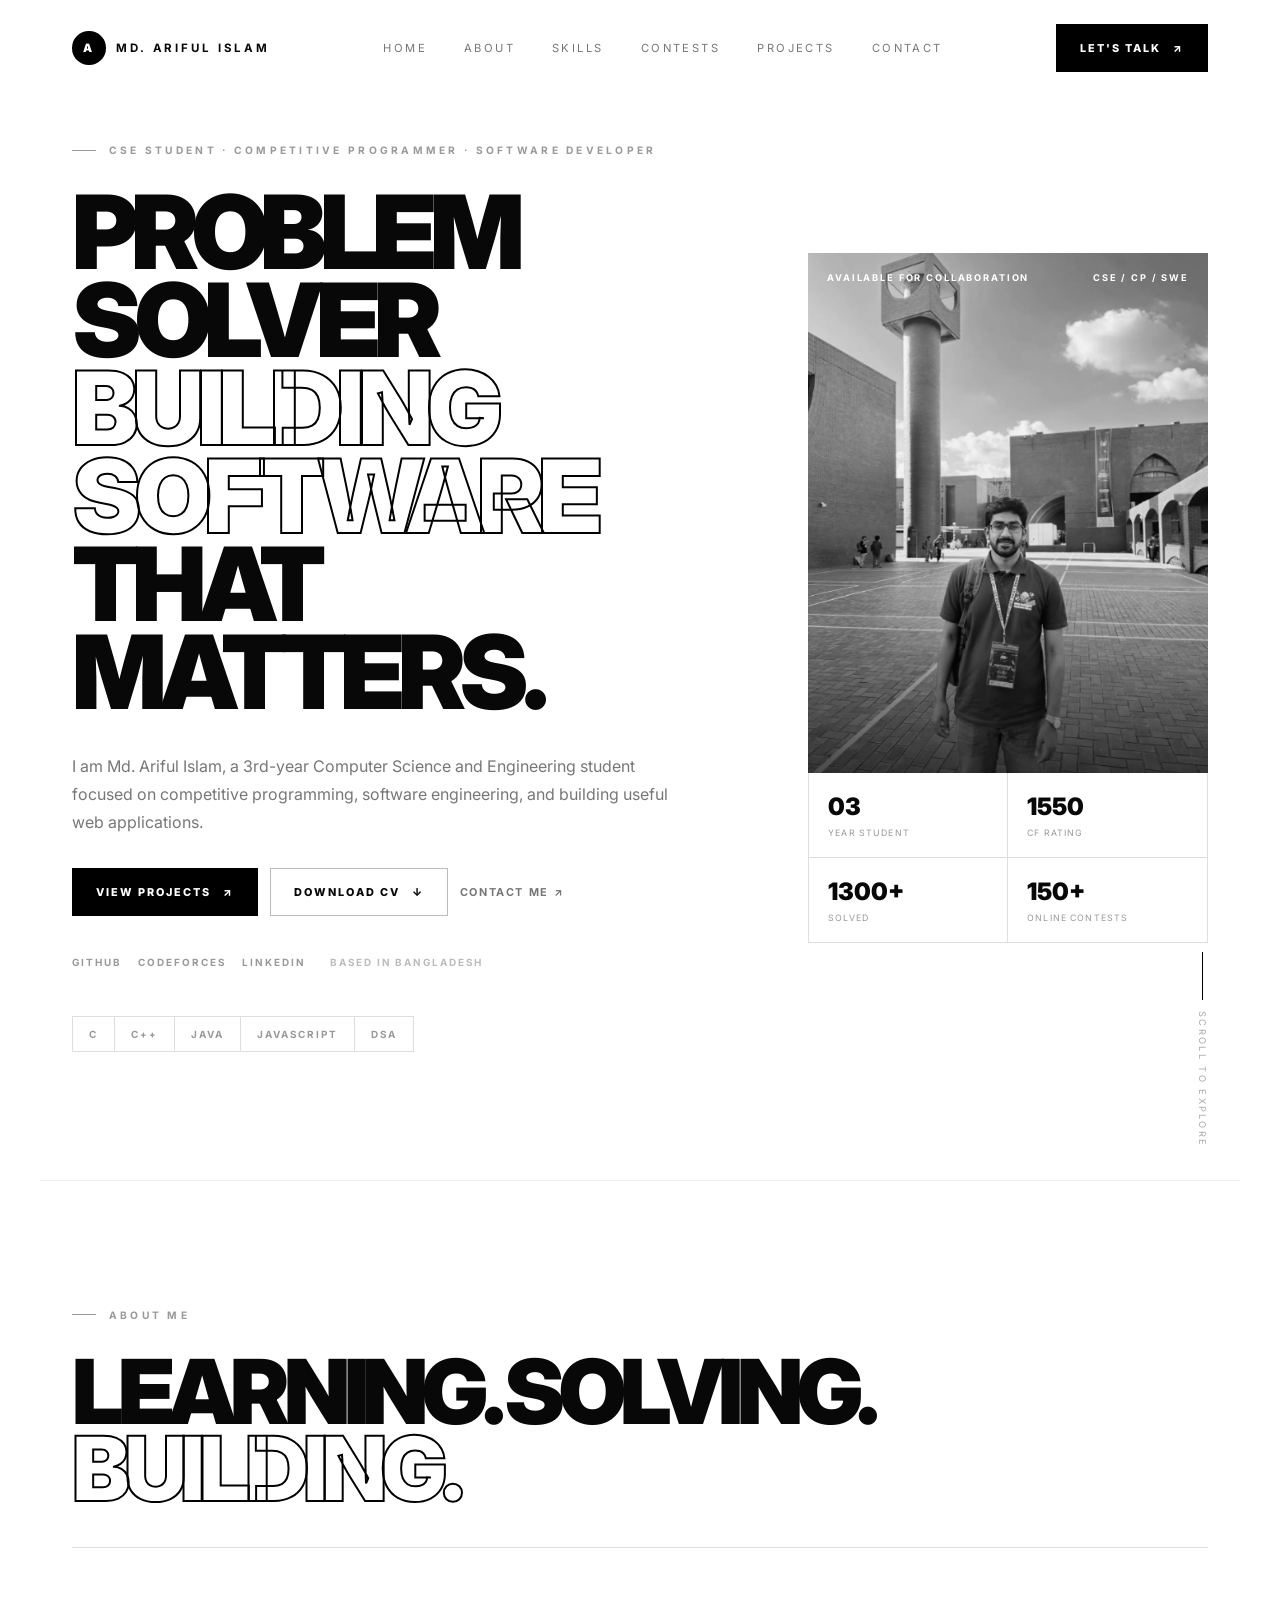
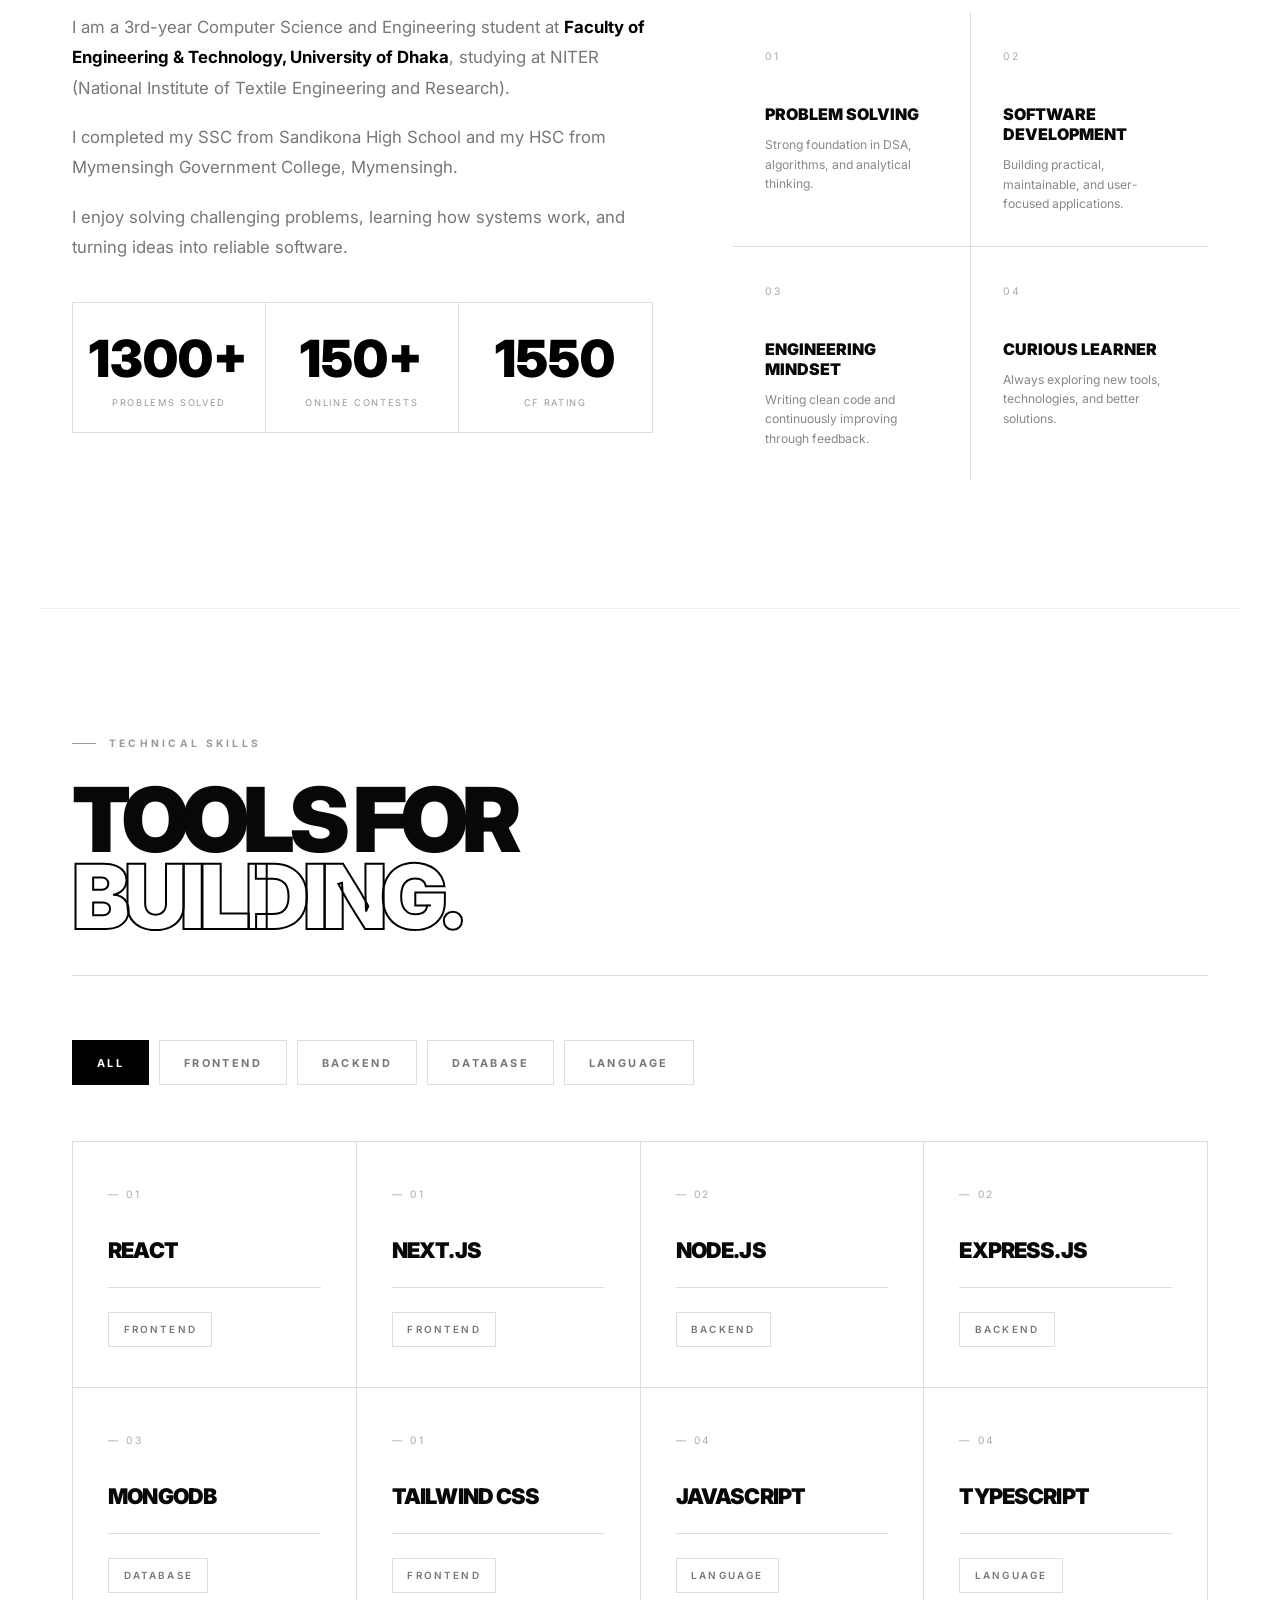
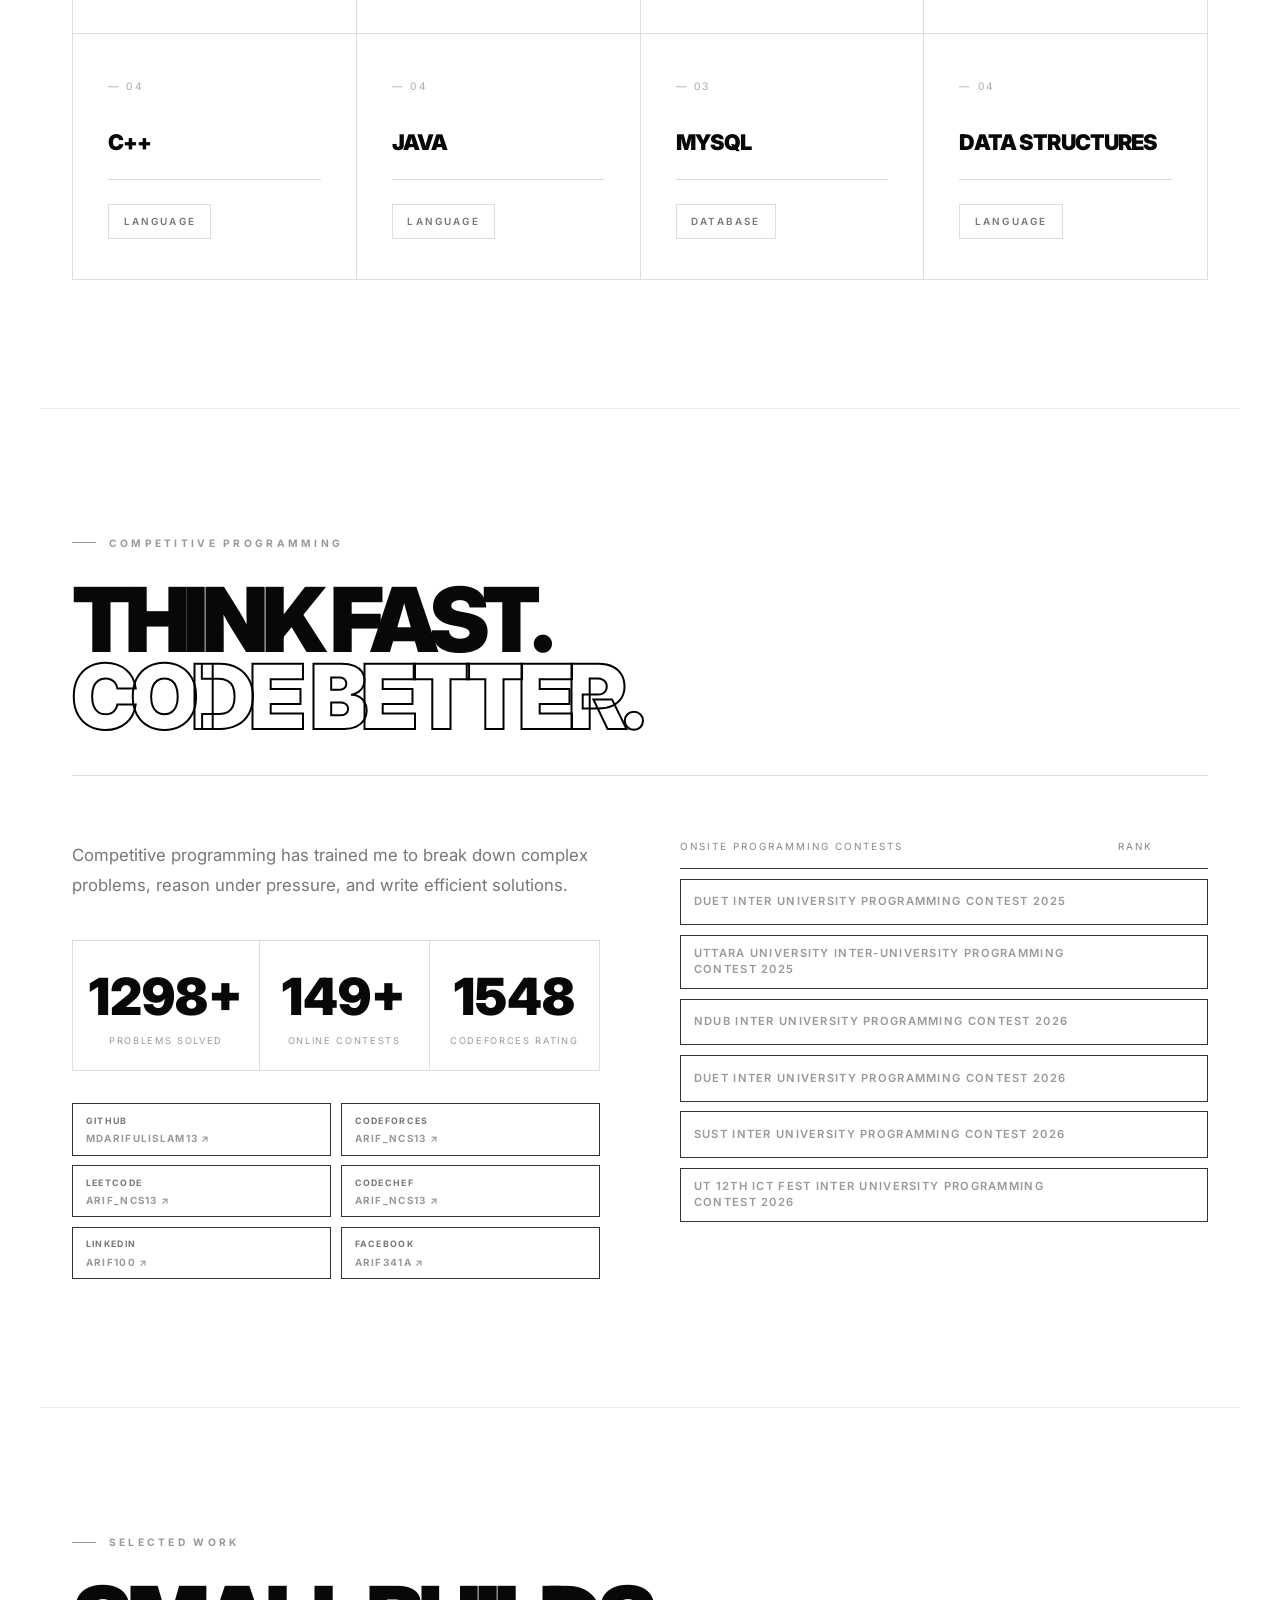
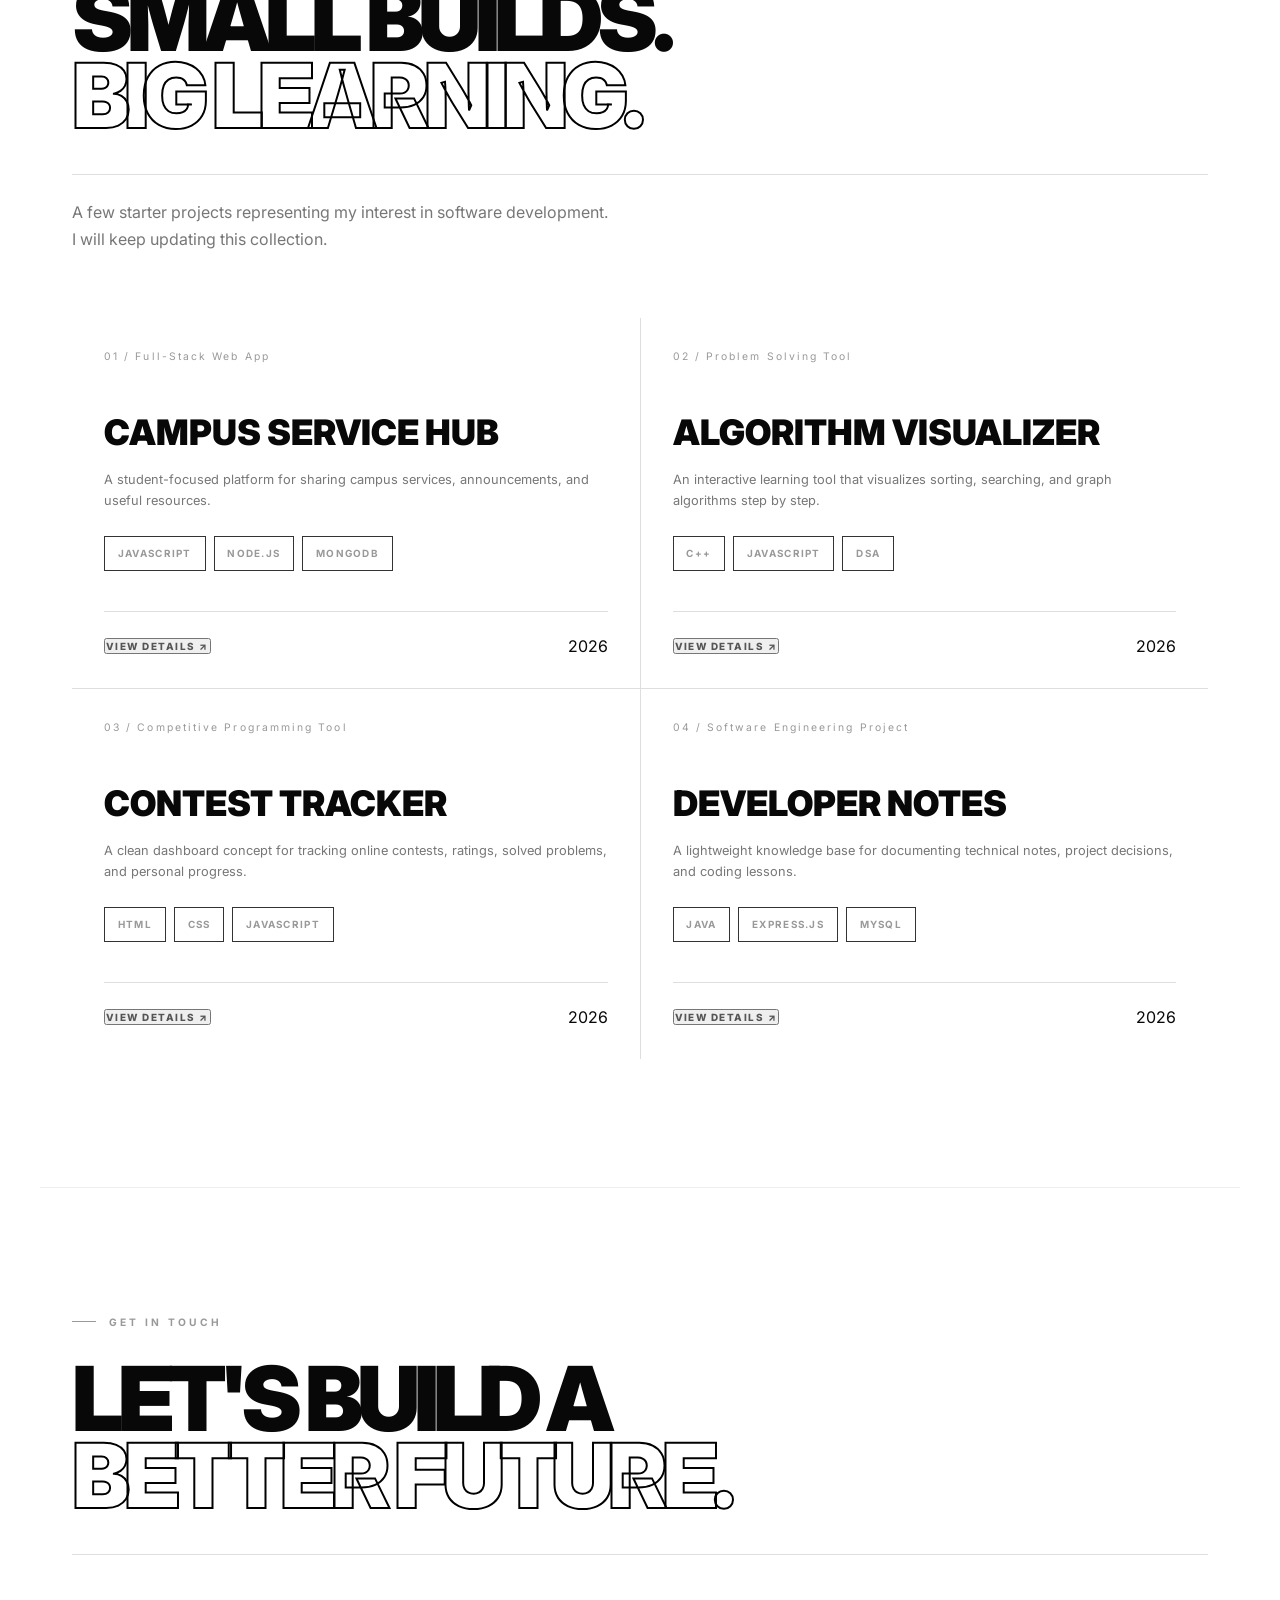
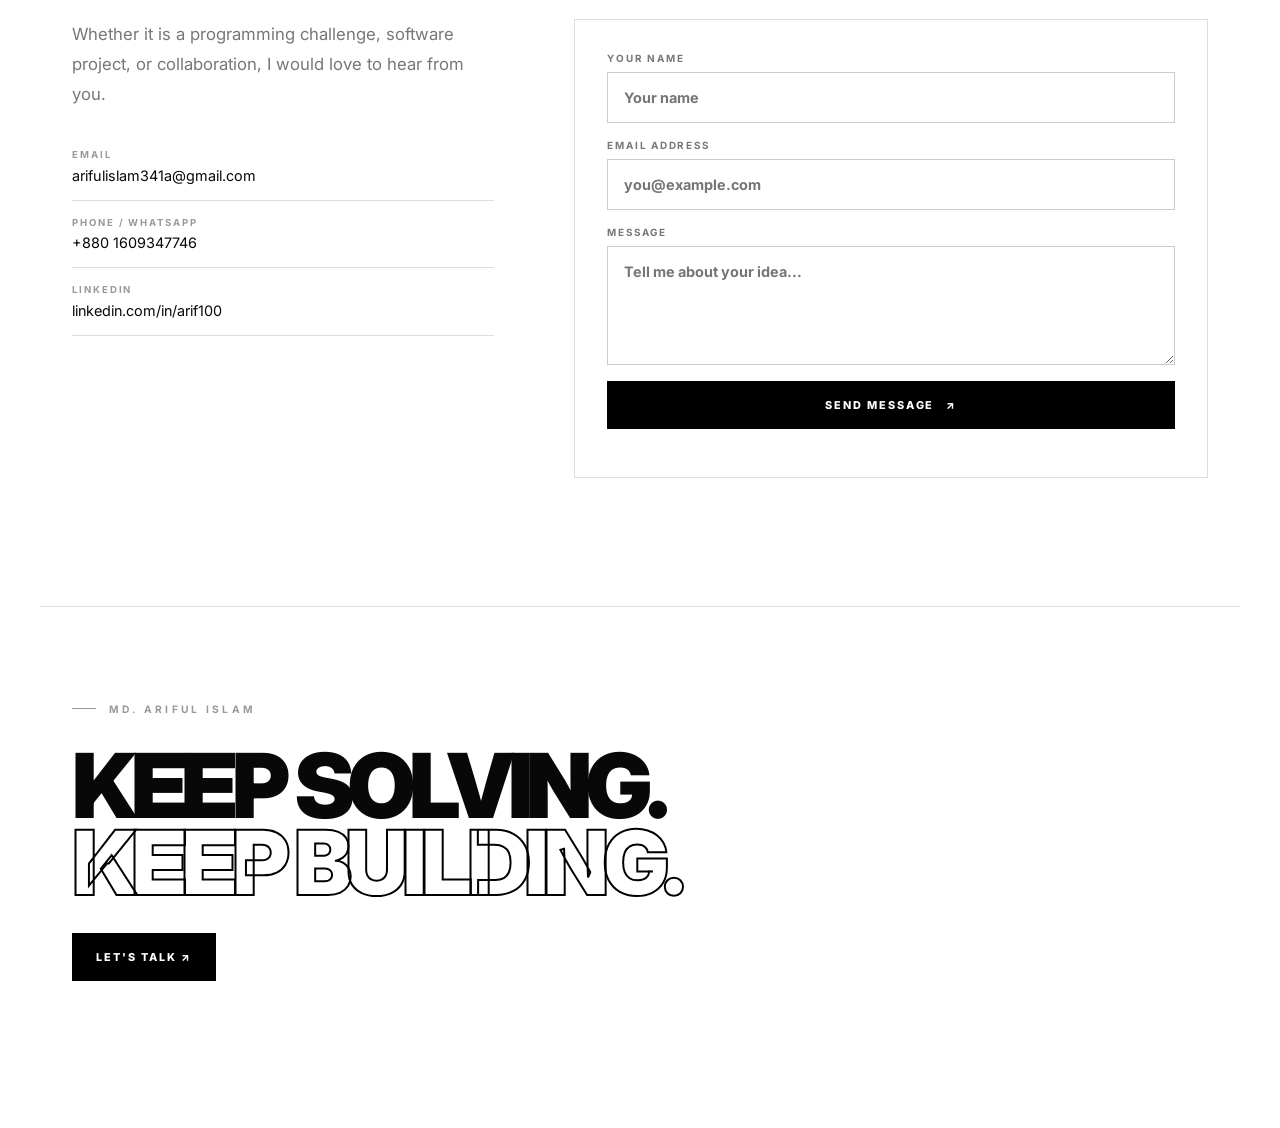
==== commit 6f18dc88: "ok" ====
--- a/index.html
+++ b/index.html
@@ -1,2589 +1,79 @@
-<html lang="en" style="scroll-behavior: smooth">
+<!doctype html>
+<html lang="en">
+<head>
+  <meta charset="UTF-8">
+  <meta name="viewport" content="width=device-width, initial-scale=1.0">
+  <meta name="theme-color" content="#ffffff">
+  <meta name="author" content="Md. Ariful Islam">
+  <meta name="description" content="Md. Ariful Islam is a 3rd-year CSE student at the Faculty of Engineering & Technology, University of Dhaka, competitive programmer, and software developer from Bangladesh.">
+  <meta name="keywords" content="Md. Ariful Islam, CSE student, Faculty of Engineering and Technology University of Dhaka, competitive programmer Bangladesh, Codeforces Specialist, software developer, web developer, DSA">
+  <link rel="canonical" href="https://mdarifulislam13.github.io/">
+  <meta property="og:type" content="website">
+  <meta property="og:title" content="Md. Ariful Islam | Competitive Programmer & Software Developer">
+  <meta property="og:description" content="Portfolio of Md. Ariful Islam — CSE student, competitive programmer, and software developer. 1300+ problems solved and Codeforces Specialist.">
+  <meta property="og:image" content="./arif.png">
+  <meta property="og:url" content="https://mdarifulislam13.github.io/">
+  <meta name="twitter:card" content="summary_large_image">
+  <meta name="twitter:title" content="Md. Ariful Islam | Competitive Programmer & Software Developer">
+  <meta name="twitter:description" content="CSE student, competitive programmer, and software developer from Bangladesh.">
+  <meta name="twitter:image" content="./arif.png">
+  <script type="application/ld+json">
+    {"@context":"https://schema.org","@type":"Person","name":"Md. Ariful Islam","jobTitle":"Competitive Programmer and Software Developer","email":"mailto:arifulislam341a@gmail.com","telephone":"+8801609347746","url":"https://mdarifulislam13.github.io/","sameAs":["https://github.com/MDARIFULISLAM13","https://codeforces.com/profile/ARIF_NCS13","https://leetcode.com/u/Arif_NCS13/","https://www.codechef.com/users/arif_ncs13","https://www.linkedin.com/in/arif100/","https://www.facebook.com/arif341a/"],"alumniOf":{"@type":"EducationalOrganization","name":"Faculty of Engineering & Technology, University of Dhaka"},"knowsAbout":["Competitive Programming","Data Structures and Algorithms","Software Development","Web Development","C++","JavaScript"]}
+  </script>
+  <title>Md. Ariful Islam | Competitive Programmer & Software Developer</title>
+  <link rel="preconnect" href="https://fonts.googleapis.com">
+  <link rel="preconnect" href="https://fonts.gstatic.com" crossorigin>
+  <link href="https://fonts.googleapis.com/css2?family=Inter:wght@400;500;600;700;800;900&display=swap" rel="stylesheet">
+  <link rel="stylesheet" href="./style.css">
+  <script defer src="./script.js"></script>
+</head>
+<body>
+  <a class="skip-link" href="#main-content">Skip to main content</a>
+  <header class="site-header" data-header>
+    <nav class="nav-shell" aria-label="Primary navigation">
+      <a class="brand" href="#home"><span class="brand-mark">A</span><span>Md. Ariful Islam</span></a>
+      <div class="desktop-nav">
+        <a href="#home">Home</a><a href="#about">About</a><a href="#skills">Skills</a><a href="#contests">Contests</a><a href="#projects">Projects</a><a href="#contact">Contact</a>
+      </div>
+      <a class="nav-cta desktop-only" href="#contact">Let's Talk <span>↗</span></a>
+      <button class="menu-button mobile-only" type="button" aria-expanded="false" aria-controls="mobile-menu" aria-label="Open navigation">☰</button>
+    </nav>
+    <div id="mobile-menu" class="mobile-menu" hidden>
+      <a href="#home">Home</a><a href="#about">About</a><a href="#skills">Skills</a><a href="#contests">Contests</a><a href="#projects">Projects</a><a href="#contact">Contact</a><a class="nav-cta" href="#contact">Let's Talk <span>↗</span></a>
+    </div>
+  </header>
 
-<head>
-  <meta charset="UTF-8" />
-  <link rel="icon" type="image/svg+xml" href="/favicon.svg" />
-  <link rel="alternate icon" href="/favicon.ico" />
-  <meta name="viewport" content="width=device-width, initial-scale=1.0, viewport-fit=cover" />
+  <main id="main-content">
+    <section id="home" class="hero section-pad">
+      <div class="hero-copy">
+        <p class="eyebrow hero-eyebrow">CSE Student · Competitive Programmer · Software Developer</p>
+        <h1 class="display-title"><span>Problem Solver</span><span class="outline-text">Building Software</span><span>That Matters.</span></h1>
+        <p class="hero-lead">I am Md. Ariful Islam, a 3rd-year Computer Science and Engineering student focused on competitive programming, software engineering, and building useful web applications.</p>
+        <div class="hero-actions"><a class="button button-dark" href="#projects">View Projects <span>↗</span></a><a class="button button-light" href="./cv.pdf" download="Md_Ariful_Islam_CV.pdf">Download CV <span>↓</span></a><a class="text-link" href="#contact">Contact Me ↗</a></div>
+        <div class="social-row"><a href="https://github.com/MDARIFULISLAM13" target="_blank" rel="noopener">GitHub</a><a href="https://codeforces.com/profile/ARIF_NCS13" target="_blank" rel="noopener">Codeforces</a><a href="https://www.linkedin.com/in/arif100/" target="_blank" rel="noopener">LinkedIn</a><span>Based in Bangladesh</span></div>
+        <div class="tech-strip"><span>C</span><span>C++</span><span>JAVA</span><span>JAVASCRIPT</span><span>DSA</span></div>
+      </div>
+      <div class="hero-visual">
+        <div class="portrait-frame"><img src="./arif.png" alt="Md. Ariful Islam, CSE student and competitive programmer" fetchpriority="high"><span class="availability">AVAILABLE FOR COLLABORATION</span><span class="portrait-label">CSE / CP / SWE</span></div>
+        <div class="hero-stats"><div><strong>03</strong><span>Year Student</span></div><div><strong>1550</strong><span>CF Rating</span></div><div><strong>1300+</strong><span>Solved</span></div><div><strong>150+</strong><span>Online Contests</span></div></div>
+      </div>
+      <div class="scroll-cue"><span></span>Scroll to explore</div>
+    </section>
 
-  <!-- Primary SEO -->
-  <title>
-    Pritom Das | Wix &amp; Squarespace Developer | Custom React Websites
-  </title>
-  <meta name="description"
-    content="Freelance Wix, Squarespace &amp; custom-coded web developer based in Dhaka. Building high-converting websites for businesses and personal brands worldwide." />
-  <meta name="keywords"
-    content="Pritom Das, Wix Developer, Squarespace Developer, Custom Web Developer, React, Freelance Web Developer, Portfolio, Dhaka" />
-  <meta name="author" content="Pritom Das" />
-  <link rel="canonical" href="https://pritomweb.dev/" />
+    <section id="about" class="content-section section-pad">
+      <div class="section-heading"><p class="eyebrow">About Me</p><h2>Learning. Solving.<br><span class="outline-text">Building.</span></h2><div class="rule"></div></div>
+      <div class="two-column"><div class="copy-block"><p>I am a 3rd-year Computer Science and Engineering student at <strong>Faculty of Engineering & Technology, University of Dhaka</strong>, studying at NITER (National Institute of Textile Engineering and Research).</p><p>I completed my SSC from Sandikona High School and my HSC from Mymensingh Government College, Mymensingh.</p><p>I enjoy solving challenging problems, learning how systems work, and turning ideas into reliable software.</p><div class="metric-grid"><div><strong data-count="1300" data-suffix="+">0</strong><span>Problems Solved</span></div><div><strong data-count="150" data-suffix="+">0</strong><span>Online Contests</span></div><div><strong data-count="1550">0</strong><span>CF Rating</span></div></div></div><div class="feature-grid"><article><span>01</span><h3>Problem Solving</h3><p>Strong foundation in DSA, algorithms, and analytical thinking.</p></article><article><span>02</span><h3>Software Development</h3><p>Building practical, maintainable, and user-focused applications.</p></article><article><span>03</span><h3>Engineering Mindset</h3><p>Writing clean code and continuously improving through feedback.</p></article><article><span>04</span><h3>Curious Learner</h3><p>Always exploring new tools, technologies, and better solutions.</p></article></div></div>
+    </section>
 
-  <!-- Open Graph / Facebook -->
-  <meta property="og:type" content="website" />
-  <meta property="og:url" content="https://pritomweb.dev/" />
-  <meta property="og:title" content="Pritom Das | Wix &amp; Squarespace Developer | Custom React Websites" />
-  <meta property="og:description"
-    content="Freelance Wix, Squarespace &amp; custom-coded web developer. Building high-converting websites for businesses and personal brands worldwide." />
-  <meta property="og:image"
-    content="https://res.cloudinary.com/do3iu9q7d/image/upload/w_1200,h_630,c_fill,f_auto,q_auto/v1767634713/profile_wnzqr0.jpg" />
-  <meta property="og:image:width" content="1200" />
-  <meta property="og:image:height" content="630" />
+    <section id="skills" class="content-section section-pad"><div class="section-heading"><p class="eyebrow">Technical Skills</p><h2>Tools For <span class="outline-text">Building.</span></h2><div class="rule"></div></div><div id="skill-filters" class="skill-filters" role="tablist" aria-label="Filter technical skills"></div><div id="skill-grid" class="skill-grid"></div></section>
 
-  <!-- Twitter Card -->
-  <meta name="twitter:card" content="summary_large_image" />
-  <meta name="twitter:title" content="Pritom Das | Wix &amp; Squarespace Developer | Custom React Websites" />
-  <meta name="twitter:description"
-    content="Freelance Wix, Squarespace &amp; custom-coded web developer. Building high-converting websites for businesses and personal brands." />
-  <meta name="twitter:image"
-    content="https://res.cloudinary.com/do3iu9q7d/image/upload/w_1200,h_630,c_fill,f_auto,q_auto/v1767634713/profile_wnzqr0.jpg" />
+    <section id="contests" class="content-section section-pad"><div class="section-heading"><p class="eyebrow">Competitive Programming</p><h2>Think Fast.<br><span class="outline-text">Code Better.</span></h2><div class="rule"></div></div><div class="cp-layout"><div class="cp-copy"><p>Competitive programming has trained me to break down complex problems, reason under pressure, and write efficient solutions.</p><div class="cp-counters"><div><strong data-count="1300" data-suffix="+">0</strong><span>Problems Solved</span></div><div><strong data-count="150" data-suffix="+">0</strong><span>Online Contests</span></div><div><strong data-count="1550">0</strong><span>Codeforces Rating</span></div></div><div class="profile-links" id="profile-links"></div></div><div class="contest-list"><div class="list-header"><span>Onsite Programming Contests</span><span>Rank</span></div><div id="contest-list"></div></div></div></section>
 
-  <!-- Google Fonts — preconnect first, then stylesheet (faster than @import in CSS) -->
-  <link rel="preconnect" href="https://fonts.googleapis.com" />
-  <link rel="preconnect" href="https://fonts.gstatic.com" crossorigin="" />
-  <link href="https://fonts.googleapis.com/css2?family=Inter:wght@400;500;600;700;800;900&amp;display=swap"
-    rel="stylesheet" />
-  <script type="module" src="./script.js"></script>
-  <link rel="stylesheet" href="./style.css" />
-</head>
+    <section id="projects" class="content-section section-pad"><div class="section-heading"><p class="eyebrow">Selected Work</p><h2>Small Builds.<br><span class="outline-text">Big Learning.</span></h2><div class="rule"></div><p class="section-intro">A few starter projects representing my interest in software development. I will keep updating this collection.</p></div><div id="project-grid" class="project-grid"></div></section>
 
-<body>
-  <!-- Skip navigation for keyboard users -->
-  <a href="#main-content" class="skip-nav">Skip to main content</a>
-  <div id="root">
-    <div class="min-h-screen text-foreground">
-      <header class="fixed top-0 left-0 right-0 z-50">
-        <div
-          class="anim-nav-bar flex items-center justify-between px-5 sm:px-8 md:px-14 py-5 border-b border-transparent"
-          style="
-              transition: none;
-              translate: none;
-              rotate: none;
-              scale: none;
-              opacity: 1;
-              transform: translate(0px, 0px);
-              background-color: rgba(255, 255, 255, 0.92);
-              backdrop-filter: blur(16px);
-              border-bottom-color: rgba(0, 0, 0, 0.12);
-            ">
-          <a href="#home" class="anim-nav-logo flex items-center gap-2 group" style="
-                translate: none;
-                rotate: none;
-                scale: none;
-                transform: translate(0px, 0px);
-                opacity: 1;
-              "><span
-              class="w-7 h-7 rounded-full bg-black flex items-center justify-center group-hover:scale-110 transition-transform duration-200"><span
-                class="text-white font-black text-[11px]" aria-hidden="true">A</span></span><span
-              class="text-xs font-semibold tracking-[0.25em] uppercase text-black">Md. Ariful Islam</span></a>
-          <ul class="hidden md:flex items-center gap-8" role="list">
-            <li>
-              <a href="#home"
-                class="anim-nav-link relative flex flex-col text-xs font-medium tracking-[0.2em] uppercase text-black/50 hover:text-black transition-colors duration-200 pb-0.5"
-                style="
-                    translate: none;
-                    rotate: none;
-                    scale: none;
-                    opacity: 1;
-                    transform: translate(0px, 0px);
-                  ">Home<span class="nav-underline absolute -bottom-0.5 left-0 w-full h-px bg-black origin-left"
-                  aria-hidden="true" style="transform: scaleX(0)"></span></a>
-            </li>
-            <li>
-              <a href="#about"
-                class="anim-nav-link relative flex flex-col text-xs font-medium tracking-[0.2em] uppercase text-black/50 hover:text-black transition-colors duration-200 pb-0.5"
-                style="
-                    translate: none;
-                    rotate: none;
-                    scale: none;
-                    opacity: 1;
-                    transform: translate(0px, 0px);
-                  ">About<span class="nav-underline absolute -bottom-0.5 left-0 w-full h-px bg-black origin-left"
-                  aria-hidden="true" style="transform: scaleX(0)"></span></a>
-            </li>
-            <li>
-              <a href="#skills"
-                class="anim-nav-link relative flex flex-col text-xs font-medium tracking-[0.2em] uppercase text-black/50 hover:text-black transition-colors duration-200 pb-0.5"
-                style="
-                    translate: none;
-                    rotate: none;
-                    scale: none;
-                    opacity: 1;
-                    transform: translate(0px, 0px);
-                  ">Services<span class="nav-underline absolute -bottom-0.5 left-0 w-full h-px bg-black origin-left"
-                  aria-hidden="true" style="transform: scaleX(0)"></span></a>
-            </li>
-            <li>
-              <a href="#projects"
-                class="anim-nav-link relative flex flex-col text-xs font-medium tracking-[0.2em] uppercase text-black/50 hover:text-black transition-colors duration-200 pb-0.5"
-                style="
-                    translate: none;
-                    rotate: none;
-                    scale: none;
-                    opacity: 1;
-                    transform: translate(0px, 0px);
-                  ">Projects<span class="nav-underline absolute -bottom-0.5 left-0 w-full h-px bg-black origin-left"
-                  aria-hidden="true" style="
-                      transform: translate(0px, 0px);
-                      translate: none;
-                      rotate: none;
-                      scale: none;
-                    "></span></a>
-            </li>
-            <li>
-              <a href="#testimonials"
-                class="anim-nav-link relative flex flex-col text-xs font-medium tracking-[0.2em] uppercase text-black/50 hover:text-black transition-colors duration-200 pb-0.5"
-                style="
-                    translate: none;
-                    rotate: none;
-                    scale: none;
-                    opacity: 1;
-                    transform: translate(0px, 0px);
-                  ">Testimonials<span
-                  class="nav-underline absolute -bottom-0.5 left-0 w-full h-px bg-black origin-left" aria-hidden="true"
-                  style="
-                      transform: translate(0px, 0px);
-                      translate: none;
-                      rotate: none;
-                      scale: none;
-                    "></span></a>
-            </li>
-            <li>
-              <a href="#contact"
-                class="anim-nav-link relative flex flex-col text-xs font-medium tracking-[0.2em] uppercase text-black/50 hover:text-black transition-colors duration-200 pb-0.5"
-                style="
-                    translate: none;
-                    rotate: none;
-                    scale: none;
-                    opacity: 1;
-                    transform: translate(0px, 0px);
-                  ">Contact<span class="nav-underline absolute -bottom-0.5 left-0 w-full h-px bg-black origin-left"
-                  aria-hidden="true" style="
-                      transform: scale(0, 1);
-                      translate: none;
-                      rotate: none;
-                      scale: none;
-                    "></span></a>
-            </li>
-          </ul>
-          <div class="flex items-center gap-3">
-            <a href="#contact"
-              class="anim-nav-cta group hidden md:flex items-center gap-2 bg-black text-white text-xs font-bold tracking-[0.2em] uppercase px-5 py-2.5 hover:bg-black/80 transition-colors"
-              style="
-                  translate: none;
-                  rotate: none;
-                  scale: none;
-                  transform: translate(0px, 0px);
-                  opacity: 1;
-                ">Let's Talk<svg xmlns="http://www.w3.org/2000/svg" width="24" height="24" viewBox="0 0 24 24"
-                fill="none" stroke="currentColor" stroke-width="2" stroke-linecap="round" stroke-linejoin="round"
-                class="lucide lucide-arrow-up-right h-3 w-3 group-hover:translate-x-0.5 group-hover:-translate-y-0.5 transition-transform"
-                aria-hidden="true">
-                <path d="M7 7h10v10"></path>
-                <path d="M7 17 17 7"></path>
-              </svg></a><button
-              class="anim-nav-cta md:hidden p-2 border border-black/15 hover:border-black hover:bg-black hover:text-white transition-all duration-200 text-black"
-              aria-label="Toggle navigation menu" aria-expanded="false" aria-controls="mobile-nav-menu" style="
-                  translate: none;
-                  rotate: none;
-                  scale: none;
-                  transform: translate(0px, 0px);
-                  opacity: 1;
-                ">
-              <svg xmlns="http://www.w3.org/2000/svg" width="24" height="24" viewBox="0 0 24 24" fill="none"
-                stroke="currentColor" stroke-width="2" stroke-linecap="round" stroke-linejoin="round"
-                class="lucide lucide-menu h-4 w-4" aria-hidden="true">
-                <path d="M4 5h16"></path>
-                <path d="M4 12h16"></path>
-                <path d="M4 19h16"></path>
-              </svg>
-            </button>
-          </div>
-        </div>
-      </header>
-      <section id="home" class="min-h-screen bg-white text-black font-sans overflow-hidden flex flex-col">
-        <div
-          class="flex-1 grid grid-cols-1 xl:grid-cols-[1fr_440px] min-h-0 px-5 pt-28 pb-8 sm:px-8 sm:pt-32 sm:pb-12 md:px-14 md:pt-36 md:pb-16 lg:px-20 lg:py-20 xl:px-24 xl:py-24 gap-8 xl:gap-12 items-center">
-          <div class="flex flex-col justify-between xl:border-r border-black/10 xl:pr-10">
-            <div class="space-y-6 sm:space-y-8 text-center xl:text-left flex flex-col items-center xl:items-start">
-              <div class="anim-eyebrow hidden sm:flex items-center gap-3" style="
-                    translate: none;
-                    rotate: none;
-                    scale: none;
-                    opacity: 1;
-                    transform: translate(0px, 0px);
-                  ">
-                <span class="w-6 h-px bg-black hidden xl:block" aria-hidden="true"></span><span
-                  class="text-[9px] sm:text-[10px] font-semibold tracking-[0.3em] sm:tracking-[0.35em] uppercase text-black/40">Wix
-                  · Squarespace · Custom Code</span><span class="w-6 h-px bg-black xl:hidden" aria-hidden="true"></span>
-              </div>
-              <h1 class="space-y-0.5 overflow-hidden w-full text-left" aria-label="Web Developer For Modern Businesses">
-                <div class="overflow-hidden">
-                  <span
-                    class="anim-word block text-[clamp(2.6rem,8vw,8.5rem)] font-black leading-[0.88] tracking-tight uppercase text-black"
-                    style="
-                        translate: none;
-                        rotate: none;
-                        scale: none;
-                        opacity: 1;
-                        transform: translate(0px, 0px);
-                      ">Web Developer</span>
-                </div>
-                <div class="overflow-hidden">
-                  <span
-                    class="anim-word block text-[clamp(2.6rem,8vw,8.5rem)] font-black leading-[0.88] tracking-tight uppercase text-white [-webkit-text-stroke:2px_black]"
-                    style="
-                        translate: none;
-                        rotate: none;
-                        scale: none;
-                        opacity: 1;
-                        transform: translate(0px, 0px);
-                      ">For Modern</span>
-                </div>
-                <div class="overflow-hidden">
-                  <span
-                    class="anim-word block text-[clamp(2.6rem,8vw,8.5rem)] font-black leading-[0.88] tracking-tight uppercase text-black"
-                    style="
-                        translate: none;
-                        rotate: none;
-                        scale: none;
-                        opacity: 1;
-                        transform: translate(0px, 0px);
-                      ">Businesses.</span>
-                </div>
-              </h1>
-              <p class="anim-body text-sm sm:text-base md:text-lg text-black/50 max-w-md sm:max-w-lg leading-relaxed"
-                style="
-                    translate: none;
-                    rotate: none;
-                    scale: none;
-                    opacity: 1;
-                    transform: translate(0px, 0px);
-                  ">
-                I build high-converting websites on Wix, Squarespace, and
-                custom code — designed to grow your business, attract clients,
-                and make your brand look professional from day one.
-              </p>
-              <div class="flex flex-wrap items-center justify-center xl:justify-start gap-4">
-                <a href="#projects"
-                  class="anim-cta group flex items-center gap-3 bg-black text-white font-bold text-xs tracking-[0.2em] uppercase px-6 sm:px-8 py-3.5 sm:py-4 hover:bg-black/80 transition-colors"
-                  style="
-                      translate: none;
-                      rotate: none;
-                      scale: none;
-                      opacity: 1;
-                      transform: translate(0px, 0px);
-                    ">View Projects<svg xmlns="http://www.w3.org/2000/svg" width="24" height="24" viewBox="0 0 24 24"
-                    fill="none" stroke="currentColor" stroke-width="2" stroke-linecap="round" stroke-linejoin="round"
-                    class="lucide lucide-arrow-up-right h-3.5 w-3.5 group-hover:translate-x-0.5 group-hover:-translate-y-0.5 transition-transform"
-                    aria-hidden="true">
-                    <path d="M7 7h10v10"></path>
-                    <path d="M7 17 17 7"></path>
-                  </svg></a><a href="/pritom-das-resume.pdf" download="Pritom_Das_Resume.pdf"
-                  class="anim-cta group flex items-center gap-2 border border-black/20 hover:border-black hover:bg-black hover:text-white text-black text-xs font-semibold tracking-[0.2em] uppercase px-6 sm:px-8 py-3.5 sm:py-4 transition-all duration-200"
-                  style="
-                      translate: none;
-                      rotate: none;
-                      scale: none;
-                      opacity: 1;
-                      transform: translate(0px, 0px);
-                    "><svg xmlns="http://www.w3.org/2000/svg" width="24" height="24" viewBox="0 0 24 24" fill="none"
-                    stroke="currentColor" stroke-width="2" stroke-linecap="round" stroke-linejoin="round"
-                    class="lucide lucide-download h-3.5 w-3.5" aria-hidden="true">
-                    <path d="M12 15V3"></path>
-                    <path d="M21 15v4a2 2 0 0 1-2 2H5a2 2 0 0 1-2-2v-4"></path>
-                    <path d="m7 10 5 5 5-5"></path>
-                  </svg>Download CV</a><a href="#contact"
-                  class="anim-cta flex items-center gap-2 text-black/50 hover:text-black text-xs font-semibold tracking-[0.2em] uppercase transition-colors py-3.5 sm:py-4"
-                  style="
-                      translate: none;
-                      rotate: none;
-                      scale: none;
-                      opacity: 1;
-                      transform: translate(0px, 0px);
-                    ">Contact Me<svg xmlns="http://www.w3.org/2000/svg" width="24" height="24" viewBox="0 0 24 24"
-                    fill="none" stroke="currentColor" stroke-width="2" stroke-linecap="round" stroke-linejoin="round"
-                    class="lucide lucide-arrow-up-right h-3.5 w-3.5" aria-hidden="true">
-                    <path d="M7 7h10v10"></path>
-                    <path d="M7 17 17 7"></path>
-                  </svg></a>
-              </div>
-              <div class="anim-cta flex items-center gap-3 flex-wrap justify-center xl:justify-start" style="
-                    translate: none;
-                    rotate: none;
-                    scale: none;
-                    opacity: 1;
-                    transform: translate(0px, 0px);
-                  ">
-                <a href="https://github.com/Pritom678" target="_blank" rel="noopener noreferrer"
-                  aria-label="GitHub profile"
-                  class="p-2.5 border border-black/15 hover:border-black hover:bg-black hover:text-white transition-all duration-200 text-black/50"><svg
-                    class="h-4 w-4" fill="currentColor" viewBox="0 0 24 24" aria-hidden="true">
-                    <path
-                      d="M12 0c-6.626 0-12 5.373-12 12 0 5.302 3.438 9.8 8.207 11.387.599.111.793-.261.793-.577v-2.234c-3.338.726-4.033-1.416-4.033-1.416-.546-1.387-1.333-1.756-1.333-1.756-1.089-.745.083-.729.083-.729 1.205.084 1.839 1.237 1.839 1.237 1.07 1.834 2.807 1.304 3.492.997.107-.775.418-1.305.762-1.604-2.665-.305-5.467-1.334-5.467-5.931 0-1.311.469-2.381 1.236-3.221-.124-.303-.535-1.524.117-3.176 0 0 1.008-.322 3.301 1.23.957-.266 1.983-.399 3.003-.404 1.02.005 2.047.138 3.006.404 2.291-1.552 3.297-1.23 3.297-1.23.653 1.653.242 2.874.118 3.176.77.84 1.235 1.911 1.235 3.221 0 4.609-2.807 5.624-5.479 5.921.43.372.823 1.102.823 2.222v3.293c0 .319.192.694.801.576 4.765-1.589 8.199-6.086 8.199-11.386 0-6.627-5.373-12-12-12z">
-                    </path>
-                  </svg></a><a href="https://www.linkedin.com/in/pritom1722002" target="_blank"
-                  rel="noopener noreferrer" aria-label="LinkedIn profile"
-                  class="p-2.5 border border-black/15 hover:border-black hover:bg-black hover:text-white transition-all duration-200 text-black/50"><svg
-                    class="h-4 w-4" fill="currentColor" viewBox="0 0 24 24" aria-hidden="true">
-                    <path
-                      d="M20.447 20.452h-3.554v-5.569c0-1.328-.027-3.037-1.852-3.037-1.853 0-2.136 1.445-2.136 2.939v5.667H9.351V9h3.414v1.561h.046c.477-.9 1.637-1.85 3.37-1.85 3.601 0 4.267 2.37 4.267 5.455v6.286zM5.337 7.433c-1.144 0-2.063-.926-2.063-2.065 0-1.138.92-2.063 2.063-2.063 1.14 0 2.064.925 2.064 2.063 0 1.139-.925 2.065-2.064 2.065zm1.782 13.019H3.555V9h3.564v11.452zM22.225 0H1.771C.792 0 0 .774 0 1.729v20.542C0 23.227.792 24 1.771 24h20.451C23.2 24 24 23.227 24 22.271V1.729C24 .774 23.2 0 22.222 0h.003z">
-                    </path>
-                  </svg></a><span class="text-[9px] text-black/30 tracking-[0.3em] uppercase ml-1">Based in Dhaka,
-                  BD</span>
-              </div>
-            </div>
-            <div class="anim-cta hidden xl:flex items-center gap-0 mt-10" style="
-                  translate: none;
-                  rotate: none;
-                  scale: none;
-                  opacity: 1;
-                  transform: translate(0px, 0px);
-                ">
-              <span
-                class="text-[10px] font-semibold tracking-[0.2em] uppercase px-4 py-2 border-r border-black/10 first:border-l text-black/30 hover:text-black hover:bg-black/5 transition-colors cursor-default">Wix</span><span
-                class="text-[10px] font-semibold tracking-[0.2em] uppercase px-4 py-2 border-r border-black/10 first:border-l text-black/30 hover:text-black hover:bg-black/5 transition-colors cursor-default">Squarespace</span><span
-                class="text-[10px] font-semibold tracking-[0.2em] uppercase px-4 py-2 border-r border-black/10 first:border-l text-black/30 hover:text-black hover:bg-black/5 transition-colors cursor-default">React</span><span
-                class="text-[10px] font-semibold tracking-[0.2em] uppercase px-4 py-2 border-r border-black/10 first:border-l text-black/30 hover:text-black hover:bg-black/5 transition-colors cursor-default">HTML/CSS</span><span
-                class="text-[10px] font-semibold tracking-[0.2em] uppercase px-4 py-2 border-r border-black/10 first:border-l text-black/30 hover:text-black hover:bg-black/5 transition-colors cursor-default">JavaScript</span>
-            </div>
-          </div>
-          <div class="anim-right-panel flex flex-col border-t xl:border-t-0 w-full" style="
-                transform-style: preserve-3d;
-                translate: none;
-                rotate: none;
-                scale: none;
-                transform: perspective(900px);
-              ">
-            <div class="anim-image-wrap relative overflow-hidden bg-black/5" style="
-                  min-height: 280px;
-                  max-height: 480px;
-                  height: 45vw;
-                  clip-path: inset(0px 0% 0px 0px);
-                ">
-              <img alt="Pritom Das — Freelance Web Developer" width="440" height="560" loading="eager"
-                class="w-full h-full object-cover object-top grayscale" src="http://127.0.0.1:5500/arif.png" style="
-                    translate: none;
-                    rotate: none;
-                    scale: none;
-                    transform: translate3d(0px, -9.8682px, 0px);
-                  " />
-              <div class="absolute top-4 right-4 text-right" aria-hidden="true">
-                <p class="text-[8px] sm:text-[9px] font-semibold tracking-[0.3em] uppercase text-white/70">
-                  Available for projects
-                </p>
-                <p class="text-[8px] sm:text-[9px] font-semibold tracking-[0.3em] uppercase text-white/70 mt-0.5">
-                  Based in Dhaka
-                </p>
-              </div>
-              <div class="absolute top-4 left-4 flex items-center gap-2" aria-hidden="true">
-                <span class="relative flex h-2 w-2"><span
-                    class="animate-ping absolute inline-flex h-full w-full rounded-full bg-white opacity-60"></span><span
-                    class="relative inline-flex rounded-full h-2 w-2 bg-white"></span></span><span
-                  class="text-[8px] sm:text-[9px] font-semibold tracking-widest uppercase text-white/70">Open to
-                  work</span>
-              </div>
-              <div class="absolute bottom-0 left-0 right-0 h-24 bg-gradient-to-t from-black/50 to-transparent"
-                aria-hidden="true"></div>
-            </div>
-            <div class="grid grid-cols-2 border-t border-black/10">
-              <div
-                class="anim-stat p-4 sm:p-6 border-black/10 hover:bg-black hover:text-white transition-colors duration-300 group border-r border-b"
-                style="
-                    translate: none;
-                    rotate: none;
-                    scale: none;
-                    opacity: 1;
-                    transform: translate(0px, 0px);
-                  ">
-                <p
-                  class="text-xl sm:text-2xl font-black leading-none group-hover:scale-110 transition-transform duration-300 origin-left">
-                  7+
-                </p>
-                <p
-                  class="text-[9px] sm:text-[10px] font-medium tracking-[0.2em] sm:tracking-[0.25em] uppercase text-black/40 group-hover:text-white/50 mt-1.5 transition-colors">
-                  Projects Built
-                </p>
-              </div>
-              <div
-                class="anim-stat p-4 sm:p-6 border-black/10 hover:bg-black hover:text-white transition-colors duration-300 group border-b"
-                style="
-                    translate: none;
-                    rotate: none;
-                    scale: none;
-                    opacity: 1;
-                    transform: translate(0px, 0px);
-                  ">
-                <p
-                  class="text-xl sm:text-2xl font-black leading-none group-hover:scale-110 transition-transform duration-300 origin-left">
-                  24hr
-                </p>
-                <p
-                  class="text-[9px] sm:text-[10px] font-medium tracking-[0.2em] sm:tracking-[0.25em] uppercase text-black/40 group-hover:text-white/50 mt-1.5 transition-colors">
-                  Response Time
-                </p>
-              </div>
-              <div
-                class="anim-stat p-4 sm:p-6 border-black/10 hover:bg-black hover:text-white transition-colors duration-300 group border-r"
-                style="
-                    translate: none;
-                    rotate: none;
-                    scale: none;
-                    opacity: 1;
-                    transform: translate(0px, 0px);
-                  ">
-                <p
-                  class="text-xl sm:text-2xl font-black leading-none group-hover:scale-110 transition-transform duration-300 origin-left">
-                  3
-                </p>
-                <p
-                  class="text-[9px] sm:text-[10px] font-medium tracking-[0.2em] sm:tracking-[0.25em] uppercase text-black/40 group-hover:text-white/50 mt-1.5 transition-colors">
-                  Platforms
-                </p>
-              </div>
-              <div
-                class="anim-stat p-4 sm:p-6 border-black/10 hover:bg-black hover:text-white transition-colors duration-300 group"
-                style="
-                    translate: none;
-                    rotate: none;
-                    scale: none;
-                    opacity: 1;
-                    transform: translate(0px, 0px);
-                  ">
-                <p
-                  class="text-xl sm:text-2xl font-black leading-none group-hover:scale-110 transition-transform duration-300 origin-left">
-                  100%
-                </p>
-                <p
-                  class="text-[9px] sm:text-[10px] font-medium tracking-[0.2em] sm:tracking-[0.25em] uppercase text-black/40 group-hover:text-white/50 mt-1.5 transition-colors">
-                  On-Time Delivery
-                </p>
-              </div>
-            </div>
-          </div>
-        </div>
-        <div class="anim-ticker border-t border-black/10 overflow-hidden" aria-hidden="true" style="opacity: 1">
-          <div class="flex items-center py-3 whitespace-nowrap ticker-track">
-            <span
-              class="text-[9px] sm:text-[10px] font-semibold tracking-[0.3em] uppercase text-black/30 px-5 sm:px-8 border-r border-black/10 shrink-0">Wix
-              Development</span><span
-              class="text-[9px] sm:text-[10px] font-semibold tracking-[0.3em] uppercase text-black/30 px-5 sm:px-8 border-r border-black/10 shrink-0">Squarespace
-              Development</span><span
-              class="text-[9px] sm:text-[10px] font-semibold tracking-[0.3em] uppercase text-black/30 px-5 sm:px-8 border-r border-black/10 shrink-0">Custom
-              Code</span><span
-              class="text-[9px] sm:text-[10px] font-semibold tracking-[0.3em] uppercase text-black/30 px-5 sm:px-8 border-r border-black/10 shrink-0">React</span><span
-              class="text-[9px] sm:text-[10px] font-semibold tracking-[0.3em] uppercase text-black/30 px-5 sm:px-8 border-r border-black/10 shrink-0">High-Converting
-              Websites</span><span
-              class="text-[9px] sm:text-[10px] font-semibold tracking-[0.3em] uppercase text-black/30 px-5 sm:px-8 border-r border-black/10 shrink-0">Freelance
-              Available</span><span
-              class="text-[9px] sm:text-[10px] font-semibold tracking-[0.3em] uppercase text-black/30 px-5 sm:px-8 border-r border-black/10 shrink-0">Wix
-              Development</span><span
-              class="text-[9px] sm:text-[10px] font-semibold tracking-[0.3em] uppercase text-black/30 px-5 sm:px-8 border-r border-black/10 shrink-0">Squarespace
-              Development</span><span
-              class="text-[9px] sm:text-[10px] font-semibold tracking-[0.3em] uppercase text-black/30 px-5 sm:px-8 border-r border-black/10 shrink-0">Custom
-              Code</span><span
-              class="text-[9px] sm:text-[10px] font-semibold tracking-[0.3em] uppercase text-black/30 px-5 sm:px-8 border-r border-black/10 shrink-0">React</span><span
-              class="text-[9px] sm:text-[10px] font-semibold tracking-[0.3em] uppercase text-black/30 px-5 sm:px-8 border-r border-black/10 shrink-0">High-Converting
-              Websites</span><span
-              class="text-[9px] sm:text-[10px] font-semibold tracking-[0.3em] uppercase text-black/30 px-5 sm:px-8 border-r border-black/10 shrink-0">Freelance
-              Available</span><span
-              class="text-[9px] sm:text-[10px] font-semibold tracking-[0.3em] uppercase text-black/30 px-5 sm:px-8 border-r border-black/10 shrink-0">Wix
-              Development</span><span
-              class="text-[9px] sm:text-[10px] font-semibold tracking-[0.3em] uppercase text-black/30 px-5 sm:px-8 border-r border-black/10 shrink-0">Squarespace
-              Development</span><span
-              class="text-[9px] sm:text-[10px] font-semibold tracking-[0.3em] uppercase text-black/30 px-5 sm:px-8 border-r border-black/10 shrink-0">Custom
-              Code</span><span
-              class="text-[9px] sm:text-[10px] font-semibold tracking-[0.3em] uppercase text-black/30 px-5 sm:px-8 border-r border-black/10 shrink-0">React</span><span
-              class="text-[9px] sm:text-[10px] font-semibold tracking-[0.3em] uppercase text-black/30 px-5 sm:px-8 border-r border-black/10 shrink-0">High-Converting
-              Websites</span><span
-              class="text-[9px] sm:text-[10px] font-semibold tracking-[0.3em] uppercase text-black/30 px-5 sm:px-8 border-r border-black/10 shrink-0">Freelance
-              Available</span><span
-              class="text-[9px] sm:text-[10px] font-semibold tracking-[0.3em] uppercase text-black/30 px-5 sm:px-8 border-r border-black/10 shrink-0">Wix
-              Development</span><span
-              class="text-[9px] sm:text-[10px] font-semibold tracking-[0.3em] uppercase text-black/30 px-5 sm:px-8 border-r border-black/10 shrink-0">Squarespace
-              Development</span><span
-              class="text-[9px] sm:text-[10px] font-semibold tracking-[0.3em] uppercase text-black/30 px-5 sm:px-8 border-r border-black/10 shrink-0">Custom
-              Code</span><span
-              class="text-[9px] sm:text-[10px] font-semibold tracking-[0.3em] uppercase text-black/30 px-5 sm:px-8 border-r border-black/10 shrink-0">React</span><span
-              class="text-[9px] sm:text-[10px] font-semibold tracking-[0.3em] uppercase text-black/30 px-5 sm:px-8 border-r border-black/10 shrink-0">High-Converting
-              Websites</span><span
-              class="text-[9px] sm:text-[10px] font-semibold tracking-[0.3em] uppercase text-black/30 px-5 sm:px-8 border-r border-black/10 shrink-0">Freelance
-              Available</span>
-          </div>
-        </div>
-        <div class="absolute bottom-28 left-10 hidden xl:flex flex-col items-center gap-3" aria-hidden="true">
-          <div class="anim-scroll-line w-px h-14 bg-black/25" style="
-                translate: none;
-                rotate: none;
-                scale: none;
-                transform-origin: 50% 0%;
-                transform: translate(0px, 0px);
-              "></div>
-          <span class="text-[9px] tracking-[0.4em] uppercase text-black/25"
-            style="writing-mode: vertical-rl">Scroll</span>
-        </div>
-      </section>
-      <main id="main-content">
-        <section id="about" class="py-16 sm:py-20 md:py-28 bg-white text-black overflow-hidden">
-          <div class="max-w-[1200px] mx-auto px-5 sm:px-8 md:px-14">
-            <div class="about-header mb-10 sm:mb-14 md:mb-20">
-              <div class="about-eyebrow flex items-center gap-3 mb-5" style="
-                    translate: none;
-                    rotate: none;
-                    scale: none;
-                    opacity: 1;
-                    transform: translate(0px, 0px);
-                  ">
-                <span class="w-5 h-px bg-black"></span><span
-                  class="text-[10px] font-semibold tracking-[0.35em] uppercase text-black/40">About Me</span>
-              </div>
-              <div class="space-y-0.5 mb-6 sm:mb-8">
-                <div class="overflow-hidden">
-                  <h2
-                    class="about-headline-word text-[clamp(2rem,6vw,6.5rem)] font-black leading-[0.88] tracking-tight uppercase text-black"
-                    style="
-                        translate: none;
-                        rotate: none;
-                        scale: none;
-                        opacity: 1;
-                        transform: translate(0px, 0px);
-                      ">
-                    Professional Websites
-                  </h2>
-                </div>
-                <div class="overflow-hidden">
-                  <h2
-                    class="about-headline-word text-[clamp(2rem,6vw,6.5rem)] font-black leading-[0.88] tracking-tight uppercase text-white [-webkit-text-stroke:2px_black]"
-                    style="
-                        translate: none;
-                        rotate: none;
-                        scale: none;
-                        opacity: 1;
-                        transform: translate(0px, 0px);
-                      ">
-                    That Work For
-                  </h2>
-                </div>
-                <div class="overflow-hidden">
-                  <h2
-                    class="about-headline-word text-[clamp(2rem,6vw,6.5rem)] font-black leading-[0.88] tracking-tight uppercase text-black"
-                    style="
-                        translate: none;
-                        rotate: none;
-                        scale: none;
-                        opacity: 1;
-                        transform: translate(0px, 0px);
-                      ">
-                    Your Business.
-                  </h2>
-                </div>
-              </div>
-              <div class="about-divider w-full h-px bg-black/10" style="
-                    translate: none;
-                    rotate: none;
-                    scale: none;
-                    transform-origin: 0% 50%;
-                    transform: translate(0px, 0px);
-                  "></div>
-            </div>
-            <div class="grid grid-cols-1 xl:grid-cols-[1.1fr_0.9fr] gap-10 sm:gap-14 xl:gap-20 items-start">
-              <div class="about-text space-y-5 sm:space-y-7">
-                <p class="about-para text-base sm:text-lg xl:text-xl text-black/50 leading-relaxed" style="
-                      translate: none;
-                      rotate: none;
-                      scale: none;
-                      opacity: 1;
-                      transform: translate(0px, 0px);
-                    ">
-                  I specialise in building professional websites on Wix,
-                  Squarespace, and custom code — designed to attract the right
-                  clients, establish credibility, and convert visitors into
-                  customers.
-                </p>
-                <div class="about-para flex items-center gap-3" style="
-                      translate: none;
-                      rotate: none;
-                      scale: none;
-                      opacity: 1;
-                      transform: translate(0px, 0px);
-                    ">
-                  <span class="w-5 h-px bg-black"></span><span
-                    class="text-[10px] font-semibold tracking-[0.3em] uppercase text-black/40">Platform + Custom
-                    Development</span>
-                </div>
-                <p class="about-para text-base sm:text-lg xl:text-xl text-black/50 leading-relaxed" style="
-                      translate: none;
-                      rotate: none;
-                      scale: none;
-                      opacity: 1;
-                      transform: translate(0px, 0px);
-                    ">
-                  Whether you need a fast Wix or Squarespace site, or a fully
-                  custom-coded React build — I deliver clean, modern websites
-                  focused on real business outcomes: more leads, better brand
-                  perception, and a site you're proud to share.
-                </p>
-                <p class="about-para text-base sm:text-lg xl:text-xl text-black/50 leading-relaxed" style="
-                      translate: none;
-                      rotate: none;
-                      scale: none;
-                      opacity: 1;
-                      transform: translate(0px, 0px);
-                    ">
-                  I work with businesses, personal brands, and entrepreneurs
-                  who want a website that doesn't just look good — but
-                  actively grows their business.
-                </p>
-                <div class="about-stats grid grid-cols-3 gap-0 border border-black/10 mt-8">
-                  <div
-                    class="about-stat group py-5 sm:py-7 px-3 sm:px-5 border-black/10 text-center cursor-default border-r"
-                    style="
-                        translate: none;
-                        rotate: none;
-                        scale: none;
-                        opacity: 1;
-                        transform: translate(0px, 0px);
-                      ">
-                    <p
-                      class="text-[clamp(1.5rem,4vw,3rem)] font-black leading-none group-hover:text-white transition-colors duration-200">
-                      4+
-                    </p>
-                    <p
-                      class="text-[9px] sm:text-[10px] font-semibold tracking-[0.2em] uppercase text-black/40 group-hover:text-white/50 mt-1.5 transition-colors duration-200">
-                      Sites Built
-                    </p>
-                  </div>
-                  <div
-                    class="about-stat group py-5 sm:py-7 px-3 sm:px-5 border-black/10 text-center cursor-default border-r"
-                    style="
-                        translate: none;
-                        rotate: none;
-                        scale: none;
-                        opacity: 1;
-                        transform: translate(0px, 0px);
-                      ">
-                    <p
-                      class="text-[clamp(1.5rem,4vw,3rem)] font-black leading-none group-hover:text-white transition-colors duration-200">
-                      3
-                    </p>
-                    <p
-                      class="text-[9px] sm:text-[10px] font-semibold tracking-[0.2em] uppercase text-black/40 group-hover:text-white/50 mt-1.5 transition-colors duration-200">
-                      Platforms
-                    </p>
-                  </div>
-                  <div class="about-stat group py-5 sm:py-7 px-3 sm:px-5 border-black/10 text-center cursor-default"
-                    style="
-                        translate: none;
-                        rotate: none;
-                        scale: none;
-                        opacity: 1;
-                        transform: translate(0px, 0px);
-                      ">
-                    <p
-                      class="text-[clamp(1.5rem,4vw,3rem)] font-black leading-none group-hover:text-white transition-colors duration-200">
-                      ∞
-                    </p>
-                    <p
-                      class="text-[9px] sm:text-[10px] font-semibold tracking-[0.2em] uppercase text-black/40 group-hover:text-white/50 mt-1.5 transition-colors duration-200">
-                      Dedication
-                    </p>
-                  </div>
-                </div>
-              </div>
-              <div class="about-cards grid grid-cols-2 gap-2 sm:gap-3">
-                <div class="about-card border border-black/10 p-4 sm:p-6 cursor-default" style="
-                      translate: none;
-                      rotate: none;
-                      scale: none;
-                      transform: translate3d(0px, 5.9999px, 0px);
-                      opacity: 1;
-                      clip-path: inset(0px 0% 0px 0px);
-                    ">
-                  <div
-                    class="card-icon w-10 h-10 sm:w-12 sm:h-12 bg-black/5 flex items-center justify-center mb-4 sm:mb-5 text-black">
-                    <svg xmlns="http://www.w3.org/2000/svg" width="24" height="24" viewBox="0 0 24 24" fill="none"
-                      stroke="currentColor" stroke-width="2" stroke-linecap="round" stroke-linejoin="round"
-                      class="lucide lucide-panels-top-left h-4 w-4 sm:h-5 sm:w-5" aria-hidden="true">
-                      <rect width="18" height="18" x="3" y="3" rx="2"></rect>
-                      <path d="M3 9h18"></path>
-                      <path d="M9 21V9"></path>
-                    </svg>
-                  </div>
-                  <h3
-                    class="card-label font-black text-xs sm:text-sm tracking-[0.15em] uppercase text-black mb-1.5 sm:mb-2">
-                    Custom Code
-                  </h3>
-                  <p class="card-desc text-[11px] sm:text-xs text-black/40 leading-relaxed">
-                    React, HTML &amp; JS sites built for performance and
-                    conversion
-                  </p>
-                </div>
-                <div class="about-card border border-black/10 p-4 sm:p-6 cursor-default" style="
-                      translate: none;
-                      rotate: none;
-                      scale: none;
-                      transform: translate3d(0px, 5.8058px, 0px);
-                      opacity: 1;
-                      clip-path: inset(0px 0% 0px 0px);
-                    ">
-                  <div
-                    class="card-icon w-10 h-10 sm:w-12 sm:h-12 bg-black/5 flex items-center justify-center mb-4 sm:mb-5 text-black">
-                    <svg xmlns="http://www.w3.org/2000/svg" width="24" height="24" viewBox="0 0 24 24" fill="none"
-                      stroke="currentColor" stroke-width="2" stroke-linecap="round" stroke-linejoin="round"
-                      class="lucide lucide-monitor h-4 w-4 sm:h-5 sm:w-5" aria-hidden="true">
-                      <rect width="20" height="14" x="2" y="3" rx="2"></rect>
-                      <line x1="8" x2="16" y1="21" y2="21"></line>
-                      <line x1="12" x2="12" y1="17" y2="21"></line>
-                    </svg>
-                  </div>
-                  <h3
-                    class="card-label font-black text-xs sm:text-sm tracking-[0.15em] uppercase text-black mb-1.5 sm:mb-2">
-                    Wix Expert
-                  </h3>
-                  <p class="card-desc text-[11px] sm:text-xs text-black/40 leading-relaxed">
-                    Professional Wix builds with SEO, speed, and clean
-                    structure
-                  </p>
-                </div>
-                <div class="about-card border border-black/10 p-4 sm:p-6 cursor-default" style="
-                      translate: none;
-                      rotate: none;
-                      scale: none;
-                      transform: translate3d(0px, 0.1093px, 0px);
-                      opacity: 1;
-                      clip-path: inset(0px 0% 0px 0px);
-                    ">
-                  <div
-                    class="card-icon w-10 h-10 sm:w-12 sm:h-12 bg-black/5 flex items-center justify-center mb-4 sm:mb-5 text-black">
-                    <svg xmlns="http://www.w3.org/2000/svg" width="24" height="24" viewBox="0 0 24 24" fill="none"
-                      stroke="currentColor" stroke-width="2" stroke-linecap="round" stroke-linejoin="round"
-                      class="lucide lucide-trending-up h-4 w-4 sm:h-5 sm:w-5" aria-hidden="true">
-                      <path d="M16 7h6v6"></path>
-                      <path d="m22 7-8.5 8.5-5-5L2 17"></path>
-                    </svg>
-                  </div>
-                  <h3
-                    class="card-label font-black text-xs sm:text-sm tracking-[0.15em] uppercase text-black mb-1.5 sm:mb-2">
-                    Squarespace
-                  </h3>
-                  <p class="card-desc text-[11px] sm:text-xs text-black/40 leading-relaxed">
-                    Polished Squarespace sites for brands that value design
-                  </p>
-                </div>
-                <div class="about-card border border-black/10 p-4 sm:p-6 cursor-default" style="
-                      translate: none;
-                      rotate: none;
-                      scale: none;
-                      transform: translate3d(0px, 5.2402px, 0px);
-                      opacity: 1;
-                      clip-path: inset(0px 0% 0px 0px);
-                    ">
-                  <div
-                    class="card-icon w-10 h-10 sm:w-12 sm:h-12 bg-black/5 flex items-center justify-center mb-4 sm:mb-5 text-black">
-                    <svg xmlns="http://www.w3.org/2000/svg" width="24" height="24" viewBox="0 0 24 24" fill="none"
-                      stroke="currentColor" stroke-width="2" stroke-linecap="round" stroke-linejoin="round"
-                      class="lucide lucide-circle-check-big h-4 w-4 sm:h-5 sm:w-5" aria-hidden="true">
-                      <path d="M21.801 10A10 10 0 1 1 17 3.335"></path>
-                      <path d="m9 11 3 3L22 4"></path>
-                    </svg>
-                  </div>
-                  <h3
-                    class="card-label font-black text-xs sm:text-sm tracking-[0.15em] uppercase text-black mb-1.5 sm:mb-2">
-                    Results-Driven
-                  </h3>
-                  <p class="card-desc text-[11px] sm:text-xs text-black/40 leading-relaxed">
-                    Every site built to attract clients and grow your business
-                  </p>
-                </div>
-              </div>
-            </div>
-          </div>
-        </section>
-        <section id="skills" class="py-16 sm:py-20 md:py-28 relative">
-          <div class="max-w-6xl mx-auto px-5 sm:px-8 md:px-10">
-            <div class="mb-10 sm:mb-14">
-              <div class="skills-eyebrow flex items-center gap-3 mb-4 sm:mb-5" style="
-                    translate: none;
-                    rotate: none;
-                    scale: none;
-                    opacity: 1;
-                    transform: translate(0px, 0px);
-                  ">
-                <span class="w-4 h-px bg-black/30"></span>
-                <p class="text-[10px] font-semibold tracking-[0.35em] uppercase text-black/40">
-                  Services
-                </p>
-              </div>
-              <div class="flex flex-wrap gap-x-3 sm:gap-x-4 gap-y-0 mb-5 sm:mb-6">
-                <div class="overflow-hidden">
-                  <h2
-                    class="skills-title-word text-[clamp(2.5rem,6vw,5.5rem)] font-black uppercase tracking-tight leading-[0.88] text-black"
-                    style="
-                        translate: none;
-                        rotate: none;
-                        scale: none;
-                        opacity: 1;
-                        transform: translate(0px, 0px);
-                      ">
-                    What I
-                  </h2>
-                </div>
-                <div class="overflow-hidden">
-                  <h2
-                    class="skills-title-word text-[clamp(2.5rem,6vw,5.5rem)] font-black uppercase tracking-tight leading-[0.88] text-white [-webkit-text-stroke:2.5px_black]"
-                    style="
-                        translate: none;
-                        rotate: none;
-                        scale: none;
-                        opacity: 1;
-                        transform: translate(0px, 0px);
-                      ">
-                    Offer
-                  </h2>
-                </div>
-              </div>
-              <div class="skills-divider w-full h-px bg-black/10" style="
-                    translate: none;
-                    rotate: none;
-                    scale: none;
-                    transform-origin: 0% 50%;
-                    transform: translate(0px, 0px);
-                  "></div>
-            </div>
-            <div class="grid grid-cols-1 sm:grid-cols-1 md:grid-cols-3 border border-black/10"
-              style="gap: 1px; background: rgba(0, 0, 0, 0.1)">
-              <div class="bg-white px-5 sm:px-7 py-8 sm:py-10 flex flex-col gap-4 sm:gap-5" style="
-                    translate: none;
-                    rotate: none;
-                    scale: none;
-                    clip-path: inset(0% 0px 0px);
-                    opacity: 1;
-                    transform: translate(0px, 0px);
-                  ">
-                <div class="flex items-center gap-2">
-                  <span class="w-4 h-px bg-black/20"></span><span
-                    class="text-[9px] font-semibold tracking-[0.35em] uppercase text-black/30">01</span>
-                </div>
-                <h3 class="text-lg sm:text-xl font-black uppercase tracking-tight leading-tight text-black">
-                  Wix Website Development
-                </h3>
-                <div class="w-full h-px bg-black/8"></div>
-                <p class="text-xs text-black/50 leading-relaxed flex-1">
-                  Fast, professional Wix websites built with SEO best
-                  practices, mobile responsiveness, and conversion-focused
-                  layouts. Perfect for businesses that need a reliable,
-                  easy-to-manage online presence without the complexity of
-                  custom code.
-                </p>
-                <span
-                  class="self-start text-[10px] font-semibold tracking-[0.25em] uppercase px-3 py-1.5 border border-black/12 text-black/50">Platform</span>
-              </div>
-              <div class="bg-white px-5 sm:px-7 py-8 sm:py-10 flex flex-col gap-4 sm:gap-5" style="
-                    translate: none;
-                    rotate: none;
-                    scale: none;
-                    clip-path: inset(0% 0px 0px);
-                    opacity: 1;
-                    transform: translate(0px, 0px);
-                  ">
-                <div class="flex items-center gap-2">
-                  <span class="w-4 h-px bg-black/20"></span><span
-                    class="text-[9px] font-semibold tracking-[0.35em] uppercase text-black/30">02</span>
-                </div>
-                <h3 class="text-lg sm:text-xl font-black uppercase tracking-tight leading-tight text-black">
-                  Squarespace Website Development
-                </h3>
-                <div class="w-full h-px bg-black/8"></div>
-                <p class="text-xs text-black/50 leading-relaxed flex-1">
-                  Elegant, design-forward Squarespace sites built for personal
-                  brands, creatives, and businesses. Every site is structured
-                  for clean navigation, fast load times, and a polished visual
-                  identity that builds client trust instantly.
-                </p>
-                <span
-                  class="self-start text-[10px] font-semibold tracking-[0.25em] uppercase px-3 py-1.5 border border-black/12 text-black/50">Platform</span>
-              </div>
-              <div class="bg-white px-5 sm:px-7 py-8 sm:py-10 flex flex-col gap-4 sm:gap-5" style="
-                    translate: none;
-                    rotate: none;
-                    scale: none;
-                    clip-path: inset(0% 0px 0px);
-                    opacity: 1;
-                    transform: translate(0px, 0px);
-                  ">
-                <div class="flex items-center gap-2">
-                  <span class="w-4 h-px bg-black/20"></span><span
-                    class="text-[9px] font-semibold tracking-[0.35em] uppercase text-black/30">03</span>
-                </div>
-                <h3 class="text-lg sm:text-xl font-black uppercase tracking-tight leading-tight text-black">
-                  Custom Coded Websites
-                </h3>
-                <div class="w-full h-px bg-black/8"></div>
-                <p class="text-xs text-black/50 leading-relaxed flex-1">
-                  Fully custom React, HTML, and JavaScript websites built from
-                  scratch for maximum performance, flexibility, and
-                  scalability. Ideal for businesses that need unique
-                  functionality, advanced animations, or a competitive edge
-                  beyond template limitations.
-                </p>
-                <span
-                  class="self-start text-[10px] font-semibold tracking-[0.25em] uppercase px-3 py-1.5 border border-black/12 text-black/50">Custom</span>
-              </div>
-            </div>
-            <div class="mt-14 sm:mt-20">
-              <div class="flex items-center gap-4 mb-8 sm:mb-10">
-                <span class="w-4 h-px bg-black/30"></span>
-                <p class="text-[10px] font-semibold tracking-[0.35em] uppercase text-black/40">
-                  Core Skills
-                </p>
-                <div class="flex-1 h-px bg-black/10"></div>
-              </div>
-              <div class="flex flex-wrap gap-2 mb-8 sm:mb-12">
-                <button
-                  class="text-[10px] font-bold tracking-[0.25em] uppercase px-4 sm:px-5 py-2 sm:py-2.5 border transition-none bg-black text-white border-black"
-                  style="
-                      translate: none;
-                      rotate: none;
-                      scale: none;
-                      opacity: 1;
-                      transform: translate(0px, 0px);
-                    ">
-                  All</button><button
-                  class="text-[10px] font-bold tracking-[0.25em] uppercase px-4 sm:px-5 py-2 sm:py-2.5 border transition-none bg-transparent text-black/50 border-black/12 hover:border-black/30"
-                  style="
-                      translate: none;
-                      rotate: none;
-                      scale: none;
-                      opacity: 1;
-                      transform: translate(0px, 0px);
-                    ">
-                  Frontend</button><button
-                  class="text-[10px] font-bold tracking-[0.25em] uppercase px-4 sm:px-5 py-2 sm:py-2.5 border transition-none bg-transparent text-black/50 border-black/12 hover:border-black/30"
-                  style="
-                      translate: none;
-                      rotate: none;
-                      scale: none;
-                      opacity: 1;
-                      transform: translate(0px, 0px);
-                    ">
-                  Backend</button><button
-                  class="text-[10px] font-bold tracking-[0.25em] uppercase px-4 sm:px-5 py-2 sm:py-2.5 border transition-none bg-transparent text-black/50 border-black/12 hover:border-black/30"
-                  style="
-                      translate: none;
-                      rotate: none;
-                      scale: none;
-                      opacity: 1;
-                      transform: translate(0px, 0px);
-                    ">
-                  Database</button><button
-                  class="text-[10px] font-bold tracking-[0.25em] uppercase px-4 sm:px-5 py-2 sm:py-2.5 border transition-none bg-transparent text-black/50 border-black/12 hover:border-black/30"
-                  style="
-                      translate: none;
-                      rotate: none;
-                      scale: none;
-                      opacity: 1;
-                      transform: translate(0px, 0px);
-                    ">
-                  Language
-                </button>
-              </div>
-              <div class="grid grid-cols-2 sm:grid-cols-2 md:grid-cols-4 border border-black/10"
-                style="gap: 1px; background: rgba(0, 0, 0, 0.1)">
-                <div class="bg-white px-5 sm:px-7 py-6 sm:py-8 flex flex-col gap-4 sm:gap-5 group" style="
-                      translate: none;
-                      rotate: none;
-                      scale: none;
-                      clip-path: inset(0% 0px 0px);
-                      opacity: 1;
-                      transform: translate(0px, 0px);
-                    ">
-                  <div class="flex items-center gap-2">
-                    <span class="w-4 h-px bg-black/20"></span><span
-                      class="text-[9px] font-semibold tracking-[0.35em] uppercase text-black/30">01</span>
-                  </div>
-                  <h3 class="text-base sm:text-xl font-black uppercase tracking-tight leading-none text-black">
-                    React
-                  </h3>
-                  <div class="w-full h-px bg-black/8"></div>
-                  <span
-                    class="self-start text-[9px] sm:text-[10px] font-semibold tracking-[0.2em] uppercase px-2.5 sm:px-3 py-1 sm:py-1.5 border border-black/12 text-black/50">Frontend</span>
-                </div>
-                <div class="bg-white px-5 sm:px-7 py-6 sm:py-8 flex flex-col gap-4 sm:gap-5 group" style="
-                      translate: none;
-                      rotate: none;
-                      scale: none;
-                      clip-path: inset(0% 0px 0px);
-                      opacity: 1;
-                      transform: translate(0px, 0px);
-                    ">
-                  <div class="flex items-center gap-2">
-                    <span class="w-4 h-px bg-black/20"></span><span
-                      class="text-[9px] font-semibold tracking-[0.35em] uppercase text-black/30">01</span>
-                  </div>
-                  <h3 class="text-base sm:text-xl font-black uppercase tracking-tight leading-none text-black">
-                    Next.js
-                  </h3>
-                  <div class="w-full h-px bg-black/8"></div>
-                  <span
-                    class="self-start text-[9px] sm:text-[10px] font-semibold tracking-[0.2em] uppercase px-2.5 sm:px-3 py-1 sm:py-1.5 border border-black/12 text-black/50">Frontend</span>
-                </div>
-                <div class="bg-white px-5 sm:px-7 py-6 sm:py-8 flex flex-col gap-4 sm:gap-5 group" style="
-                      translate: none;
-                      rotate: none;
-                      scale: none;
-                      clip-path: inset(0% 0px 0px);
-                      opacity: 1;
-                      transform: translate(0px, 0px);
-                    ">
-                  <div class="flex items-center gap-2">
-                    <span class="w-4 h-px bg-black/20"></span><span
-                      class="text-[9px] font-semibold tracking-[0.35em] uppercase text-black/30">02</span>
-                  </div>
-                  <h3 class="text-base sm:text-xl font-black uppercase tracking-tight leading-none text-black">
-                    Node.js
-                  </h3>
-                  <div class="w-full h-px bg-black/8"></div>
-                  <span
-                    class="self-start text-[9px] sm:text-[10px] font-semibold tracking-[0.2em] uppercase px-2.5 sm:px-3 py-1 sm:py-1.5 border border-black/12 text-black/50">Backend</span>
-                </div>
-                <div class="bg-white px-5 sm:px-7 py-6 sm:py-8 flex flex-col gap-4 sm:gap-5 group" style="
-                      translate: none;
-                      rotate: none;
-                      scale: none;
-                      clip-path: inset(0% 0px 0px);
-                      opacity: 1;
-                      transform: translate(0px, 0px);
-                    ">
-                  <div class="flex items-center gap-2">
-                    <span class="w-4 h-px bg-black/20"></span><span
-                      class="text-[9px] font-semibold tracking-[0.35em] uppercase text-black/30">02</span>
-                  </div>
-                  <h3 class="text-base sm:text-xl font-black uppercase tracking-tight leading-none text-black">
-                    Express.js
-                  </h3>
-                  <div class="w-full h-px bg-black/8"></div>
-                  <span
-                    class="self-start text-[9px] sm:text-[10px] font-semibold tracking-[0.2em] uppercase px-2.5 sm:px-3 py-1 sm:py-1.5 border border-black/12 text-black/50">Backend</span>
-                </div>
-                <div class="bg-white px-5 sm:px-7 py-6 sm:py-8 flex flex-col gap-4 sm:gap-5 group" style="
-                      translate: none;
-                      rotate: none;
-                      scale: none;
-                      clip-path: inset(0% 0px 0px);
-                      opacity: 1;
-                      transform: translate(0px, 0px);
-                    ">
-                  <div class="flex items-center gap-2">
-                    <span class="w-4 h-px bg-black/20"></span><span
-                      class="text-[9px] font-semibold tracking-[0.35em] uppercase text-black/30">03</span>
-                  </div>
-                  <h3 class="text-base sm:text-xl font-black uppercase tracking-tight leading-none text-black">
-                    MongoDB
-                  </h3>
-                  <div class="w-full h-px bg-black/8"></div>
-                  <span
-                    class="self-start text-[9px] sm:text-[10px] font-semibold tracking-[0.2em] uppercase px-2.5 sm:px-3 py-1 sm:py-1.5 border border-black/12 text-black/50">Database</span>
-                </div>
-                <div class="bg-white px-5 sm:px-7 py-6 sm:py-8 flex flex-col gap-4 sm:gap-5 group" style="
-                      translate: none;
-                      rotate: none;
-                      scale: none;
-                      clip-path: inset(0% 0px 0px);
-                      opacity: 1;
-                      transform: translate(0px, 0px);
-                    ">
-                  <div class="flex items-center gap-2">
-                    <span class="w-4 h-px bg-black/20"></span><span
-                      class="text-[9px] font-semibold tracking-[0.35em] uppercase text-black/30">01</span>
-                  </div>
-                  <h3 class="text-base sm:text-xl font-black uppercase tracking-tight leading-none text-black">
-                    Tailwind CSS
-                  </h3>
-                  <div class="w-full h-px bg-black/8"></div>
-                  <span
-                    class="self-start text-[9px] sm:text-[10px] font-semibold tracking-[0.2em] uppercase px-2.5 sm:px-3 py-1 sm:py-1.5 border border-black/12 text-black/50">Frontend</span>
-                </div>
-                <div class="bg-white px-5 sm:px-7 py-6 sm:py-8 flex flex-col gap-4 sm:gap-5 group" style="
-                      translate: none;
-                      rotate: none;
-                      scale: none;
-                      clip-path: inset(0% 0px 0px);
-                      opacity: 1;
-                      transform: translate(0px, 0px);
-                    ">
-                  <div class="flex items-center gap-2">
-                    <span class="w-4 h-px bg-black/20"></span><span
-                      class="text-[9px] font-semibold tracking-[0.35em] uppercase text-black/30">04</span>
-                  </div>
-                  <h3 class="text-base sm:text-xl font-black uppercase tracking-tight leading-none text-black">
-                    JavaScript
-                  </h3>
-                  <div class="w-full h-px bg-black/8"></div>
-                  <span
-                    class="self-start text-[9px] sm:text-[10px] font-semibold tracking-[0.2em] uppercase px-2.5 sm:px-3 py-1 sm:py-1.5 border border-black/12 text-black/50">Language</span>
-                </div>
-                <div class="bg-white px-5 sm:px-7 py-6 sm:py-8 flex flex-col gap-4 sm:gap-5 group" style="
-                      translate: none;
-                      rotate: none;
-                      scale: none;
-                      clip-path: inset(0% 0px 0px);
-                      opacity: 1;
-                      transform: translate(0px, 0px);
-                    ">
-                  <div class="flex items-center gap-2">
-                    <span class="w-4 h-px bg-black/20"></span><span
-                      class="text-[9px] font-semibold tracking-[0.35em] uppercase text-black/30">04</span>
-                  </div>
-                  <h3 class="text-base sm:text-xl font-black uppercase tracking-tight leading-none text-black">
-                    TypeScript
-                  </h3>
-                  <div class="w-full h-px bg-black/8"></div>
-                  <span
-                    class="self-start text-[9px] sm:text-[10px] font-semibold tracking-[0.2em] uppercase px-2.5 sm:px-3 py-1 sm:py-1.5 border border-black/12 text-black/50">Language</span>
-                </div>
-              </div>
-            </div>
-            <div class="mt-14 sm:mt-20">
-              <div class="flex items-center gap-4 mb-6 sm:mb-8">
-                <span class="w-4 h-px bg-black/30"></span>
-                <p class="text-[10px] font-semibold tracking-[0.35em] uppercase text-black/40">
-                  Other Tools &amp; Technologies
-                </p>
-                <div class="flex-1 h-px bg-black/10"></div>
-              </div>
-              <div class="flex flex-wrap gap-2">
-                <span
-                  class="text-[10px] font-semibold tracking-[0.2em] uppercase px-3 sm:px-4 py-1.5 sm:py-2 border border-black/12 text-black/50 cursor-default"
-                  style="
-                      translate: none;
-                      rotate: none;
-                      scale: none;
-                      opacity: 1;
-                      transform: translate(0px, 0px);
-                    ">Wix Editor X</span><span
-                  class="text-[10px] font-semibold tracking-[0.2em] uppercase px-3 sm:px-4 py-1.5 sm:py-2 border border-black/12 text-black/50 cursor-default"
-                  style="
-                      translate: none;
-                      rotate: none;
-                      scale: none;
-                      opacity: 1;
-                      transform: translate(0px, 0px);
-                    ">Wix Studio</span><span
-                  class="text-[10px] font-semibold tracking-[0.2em] uppercase px-3 sm:px-4 py-1.5 sm:py-2 border border-black/12 text-black/50 cursor-default"
-                  style="
-                      translate: none;
-                      rotate: none;
-                      scale: none;
-                      opacity: 1;
-                      transform: translate(0px, 0px);
-                    ">Squarespace 7.1</span><span
-                  class="text-[10px] font-semibold tracking-[0.2em] uppercase px-3 sm:px-4 py-1.5 sm:py-2 border border-black/12 text-black/50 cursor-default"
-                  style="
-                      translate: none;
-                      rotate: none;
-                      scale: none;
-                      opacity: 1;
-                      transform: translate(0px, 0px);
-                    ">Git</span><span
-                  class="text-[10px] font-semibold tracking-[0.2em] uppercase px-3 sm:px-4 py-1.5 sm:py-2 border border-black/12 text-black/50 cursor-default"
-                  style="
-                      translate: none;
-                      rotate: none;
-                      scale: none;
-                      opacity: 1;
-                      transform: translate(0px, 0px);
-                    ">GitHub</span><span
-                  class="text-[10px] font-semibold tracking-[0.2em] uppercase px-3 sm:px-4 py-1.5 sm:py-2 border border-black/12 text-black/50 cursor-default"
-                  style="
-                      translate: none;
-                      rotate: none;
-                      scale: none;
-                      opacity: 1;
-                      transform: translate(0px, 0px);
-                    ">Firebase</span><span
-                  class="text-[10px] font-semibold tracking-[0.2em] uppercase px-3 sm:px-4 py-1.5 sm:py-2 border border-black/12 text-black/50 cursor-default"
-                  style="
-                      translate: none;
-                      rotate: none;
-                      scale: none;
-                      opacity: 1;
-                      transform: translate(0px, 0px);
-                    ">TanStack Query</span><span
-                  class="text-[10px] font-semibold tracking-[0.2em] uppercase px-3 sm:px-4 py-1.5 sm:py-2 border border-black/12 text-black/50 cursor-default"
-                  style="
-                      translate: none;
-                      rotate: none;
-                      scale: none;
-                      opacity: 1;
-                      transform: translate(0px, 0px);
-                    ">REST APIs</span><span
-                  class="text-[10px] font-semibold tracking-[0.2em] uppercase px-3 sm:px-4 py-1.5 sm:py-2 border border-black/12 text-black/50 cursor-default"
-                  style="
-                      translate: none;
-                      rotate: none;
-                      scale: none;
-                      opacity: 1;
-                      transform: translate(0px, 0px);
-                    ">Responsive Design</span><span
-                  class="text-[10px] font-semibold tracking-[0.2em] uppercase px-3 sm:px-4 py-1.5 sm:py-2 border border-black/12 text-black/50 cursor-default"
-                  style="
-                      translate: none;
-                      rotate: none;
-                      scale: none;
-                      opacity: 1;
-                      transform: translate(0px, 0px);
-                    ">GSAP Animation</span><span
-                  class="text-[10px] font-semibold tracking-[0.2em] uppercase px-3 sm:px-4 py-1.5 sm:py-2 border border-black/12 text-black/50 cursor-default"
-                  style="
-                      translate: none;
-                      rotate: none;
-                      scale: none;
-                      opacity: 1;
-                      transform: translate(0px, 0px);
-                    ">Framer Motion</span><span
-                  class="text-[10px] font-semibold tracking-[0.2em] uppercase px-3 sm:px-4 py-1.5 sm:py-2 border border-black/12 text-black/50 cursor-default"
-                  style="
-                      translate: none;
-                      rotate: none;
-                      scale: none;
-                      opacity: 1;
-                      transform: translate(0px, 0px);
-                    ">SEO Optimisation</span>
-              </div>
-            </div>
-          </div>
-        </section>
-        <section id="projects" class="py-16 sm:py-20 md:py-28 relative">
-          <div class="max-w-6xl mx-auto px-5 sm:px-8 md:px-10">
-            <div class="mb-10 sm:mb-14">
-              <div class="projects-eyebrow flex items-center gap-3 mb-4 sm:mb-5" style="
-                    translate: none;
-                    rotate: none;
-                    scale: none;
-                    opacity: 1;
-                    transform: translate(0px, 0px);
-                  ">
-                <span class="w-4 h-px bg-black/30"></span>
-                <p class="text-[10px] font-semibold tracking-[0.35em] uppercase text-black/40">
-                  Portfolio
-                </p>
-              </div>
-              <div class="flex flex-wrap gap-x-3 sm:gap-x-4 gap-y-0 mb-5 sm:mb-6">
-                <div class="overflow-hidden">
-                  <h2
-                    class="projects-title-word text-[clamp(2.5rem,6vw,5.5rem)] font-black uppercase tracking-tight leading-[0.88] text-black"
-                    style="
-                        translate: none;
-                        rotate: none;
-                        scale: none;
-                        opacity: 1;
-                        transform: translate(0px, 0px);
-                      ">
-                    My
-                  </h2>
-                </div>
-                <div class="overflow-hidden">
-                  <h2
-                    class="projects-title-word text-[clamp(2.5rem,6vw,5.5rem)] font-black uppercase tracking-tight leading-[0.88] text-white [-webkit-text-stroke:2.5px_black]"
-                    style="
-                        translate: none;
-                        rotate: none;
-                        scale: none;
-                        opacity: 1;
-                        transform: translate(0px, 0px);
-                      ">
-                    Projects
-                  </h2>
-                </div>
-              </div>
-              <div class="projects-divider w-full h-px bg-black/10" style="
-                    translate: none;
-                    rotate: none;
-                    scale: none;
-                    transform-origin: 0% 50%;
-                    transform: translate(0px, 0px);
-                  "></div>
-            </div>
-            <div class="mb-10 sm:mb-14">
-              <div class="flex items-center gap-4 mb-6 sm:mb-8">
-                <span class="w-4 h-px bg-black/30"></span>
-                <p class="text-[10px] font-semibold tracking-[0.35em] uppercase text-black/40">
-                  Squarespace Projects
-                </p>
-                <div class="flex-1 h-px bg-black/10"></div>
-              </div>
-              <div class="grid grid-cols-1 sm:grid-cols-2 border border-black/10"
-                style="gap: 1px; background: rgba(0, 0, 0, 0.1)">
-                <div class="bg-white flex flex-col overflow-hidden cursor-pointer" style="
-                      translate: none;
-                      rotate: none;
-                      scale: none;
-                      clip-path: inset(0% 0px 0px);
-                      opacity: 1;
-                      transform: translate(0px, 0px);
-                    ">
-                  <div class="relative overflow-hidden bg-black/5 shrink-0" style="height: clamp(180px, 30vw, 240px)">
-                    <img alt="Fivestone Realty" class="w-full h-full object-cover grayscale" src="/firestone.png" />
-                    <div class="absolute bottom-0 left-0 right-0 h-20 bg-gradient-to-t from-white to-transparent"></div>
-                    <div class="absolute top-4 left-4 flex items-center gap-2">
-                      <span class="w-4 h-px bg-white/50"></span><span
-                        class="text-[9px] font-semibold tracking-[0.35em] uppercase text-white/55">01</span>
-                    </div>
-                    <div class="absolute top-3 right-3 sm:top-4 sm:right-4">
-                      <span
-                        class="text-[9px] font-semibold tracking-[0.25em] uppercase px-2 sm:px-2.5 py-1 bg-black/75 text-white border border-white/15">Squarespace</span>
-                    </div>
-                  </div>
-                  <div class="px-5 sm:px-7 pt-4 sm:pt-5 pb-5 sm:pb-7 flex flex-col gap-3 sm:gap-4 flex-1">
-                    <h3 class="text-[clamp(1.1rem,2.5vw,1.75rem)] font-black uppercase tracking-tight leading-tight">
-                      Fivestone Realty
-                    </h3>
-                    <p class="text-xs sm:text-sm text-black/50 leading-relaxed" style="
-                          display: -webkit-box;
-                          -webkit-line-clamp: 2;
-                          -webkit-box-orient: vertical;
-                          overflow: hidden;
-                        ">
-                      Built a full Squarespace website for Fivestone Realty, a
-                      flat-fee home selling agency. The site communicates a
-                      clear value proposition, guides visitors through the
-                      pricing model, and converts traffic into qualified
-                      seller leads — all with a premium, trust-first design.
-                    </p>
-                    <div class="flex flex-wrap gap-1.5 sm:gap-2">
-                      <span
-                        class="proj-tag text-[9px] sm:text-[10px] font-semibold tracking-[0.15em] sm:tracking-[0.2em] uppercase px-2 sm:px-3 py-1 sm:py-1.5 border border-black/12 text-black/50">Squarespace</span><span
-                        class="proj-tag text-[9px] sm:text-[10px] font-semibold tracking-[0.15em] sm:tracking-[0.2em] uppercase px-2 sm:px-3 py-1 sm:py-1.5 border border-black/12 text-black/50">SEO</span><span
-                        class="proj-tag text-[9px] sm:text-[10px] font-semibold tracking-[0.15em] sm:tracking-[0.2em] uppercase px-2 sm:px-3 py-1 sm:py-1.5 border border-black/12 text-black/50">Responsive
-                        Design</span><span
-                        class="proj-tag text-[9px] sm:text-[10px] font-semibold tracking-[0.15em] uppercase px-2 sm:px-3 py-1 sm:py-1.5 border border-black/12 text-black/50">+1</span>
-                    </div>
-                    <div class="mt-auto pt-4 border-t border-black/8 flex items-center justify-between gap-2">
-                      <div class="flex items-center gap-2 sm:gap-3 min-w-0">
-                        <button
-                          class="details-btn flex items-center gap-1.5 sm:gap-2 text-[10px] font-bold tracking-[0.2em] sm:tracking-[0.25em] uppercase text-black shrink-0">
-                          View Details<svg xmlns="http://www.w3.org/2000/svg" width="24" height="24" viewBox="0 0 24 24"
-                            fill="none" stroke="currentColor" stroke-width="2" stroke-linecap="round"
-                            stroke-linejoin="round" class="lucide lucide-arrow-up-right h-3 w-3 sm:h-3.5 sm:w-3.5"
-                            aria-hidden="true">
-                            <path d="M7 7h10v10"></path>
-                            <path d="M7 17 17 7"></path>
-                          </svg></button><a href="https://www.fivestonerealty.com" target="_blank"
-                          rel="noopener noreferrer"
-                          class="flex items-center gap-1 sm:gap-1.5 text-[10px] font-semibold tracking-[0.15em] uppercase text-black/40 hover:text-black transition-colors shrink-0"><svg
-                            xmlns="http://www.w3.org/2000/svg" width="24" height="24" viewBox="0 0 24 24" fill="none"
-                            stroke="currentColor" stroke-width="2" stroke-linecap="round" stroke-linejoin="round"
-                            class="lucide lucide-external-link h-3 w-3" aria-hidden="true">
-                            <path d="M15 3h6v6"></path>
-                            <path d="M10 14 21 3"></path>
-                            <path d="M18 13v6a2 2 0 0 1-2 2H5a2 2 0 0 1-2-2V8a2 2 0 0 1 2-2h6"></path>
-                          </svg><span class="hidden xs:inline">Visit Site</span></a>
-                      </div>
-                      <span
-                        class="text-[10px] font-medium tracking-[0.15em] uppercase text-black/25 shrink-0">2025</span>
-                    </div>
-                  </div>
-                </div>
-                <div class="bg-white flex flex-col overflow-hidden cursor-pointer" style="
-                      translate: none;
-                      rotate: none;
-                      scale: none;
-                      clip-path: inset(0% 0px 0px);
-                      opacity: 1;
-                      transform: translate(0px, 0px);
-                    ">
-                  <div class="relative overflow-hidden bg-black/5 shrink-0" style="height: clamp(180px, 30vw, 240px)">
-                    <img alt="SERESDC" class="w-full h-full object-cover grayscale" src="/seresdc.png" />
-                    <div class="absolute bottom-0 left-0 right-0 h-20 bg-gradient-to-t from-white to-transparent"></div>
-                    <div class="absolute top-4 left-4 flex items-center gap-2">
-                      <span class="w-4 h-px bg-white/50"></span><span
-                        class="text-[9px] font-semibold tracking-[0.35em] uppercase text-white/55">02</span>
-                    </div>
-                    <div class="absolute top-3 right-3 sm:top-4 sm:right-4">
-                      <span
-                        class="text-[9px] font-semibold tracking-[0.25em] uppercase px-2 sm:px-2.5 py-1 bg-black/75 text-white border border-white/15">Squarespace</span>
-                    </div>
-                  </div>
-                  <div class="px-5 sm:px-7 pt-4 sm:pt-5 pb-5 sm:pb-7 flex flex-col gap-3 sm:gap-4 flex-1">
-                    <h3 class="text-[clamp(1.1rem,2.5vw,1.75rem)] font-black uppercase tracking-tight leading-tight">
-                      SERESDC
-                    </h3>
-                    <p class="text-xs sm:text-sm text-black/50 leading-relaxed" style="
-                          display: -webkit-box;
-                          -webkit-line-clamp: 2;
-                          -webkit-box-orient: vertical;
-                          overflow: hidden;
-                        ">
-                      Designed and built a Squarespace site for SERESDC, a
-                      data centre training and certification organisation
-                      operating across 50+ countries. The site needed to
-                      communicate authority, handle event registrations, and
-                      serve a global professional audience.
-                    </p>
-                    <div class="flex flex-wrap gap-1.5 sm:gap-2">
-                      <span
-                        class="proj-tag text-[9px] sm:text-[10px] font-semibold tracking-[0.15em] sm:tracking-[0.2em] uppercase px-2 sm:px-3 py-1 sm:py-1.5 border border-black/12 text-black/50">Squarespace</span><span
-                        class="proj-tag text-[9px] sm:text-[10px] font-semibold tracking-[0.15em] sm:tracking-[0.2em] uppercase px-2 sm:px-3 py-1 sm:py-1.5 border border-black/12 text-black/50">SEO</span><span
-                        class="proj-tag text-[9px] sm:text-[10px] font-semibold tracking-[0.15em] sm:tracking-[0.2em] uppercase px-2 sm:px-3 py-1 sm:py-1.5 border border-black/12 text-black/50">Mobile
-                        Responsive</span><span
-                        class="proj-tag text-[9px] sm:text-[10px] font-semibold tracking-[0.15em] uppercase px-2 sm:px-3 py-1 sm:py-1.5 border border-black/12 text-black/50">+1</span>
-                    </div>
-                    <div class="mt-auto pt-4 border-t border-black/8 flex items-center justify-between gap-2">
-                      <div class="flex items-center gap-2 sm:gap-3 min-w-0">
-                        <button
-                          class="details-btn flex items-center gap-1.5 sm:gap-2 text-[10px] font-bold tracking-[0.2em] sm:tracking-[0.25em] uppercase text-black shrink-0">
-                          View Details<svg xmlns="http://www.w3.org/2000/svg" width="24" height="24" viewBox="0 0 24 24"
-                            fill="none" stroke="currentColor" stroke-width="2" stroke-linecap="round"
-                            stroke-linejoin="round" class="lucide lucide-arrow-up-right h-3 w-3 sm:h-3.5 sm:w-3.5"
-                            aria-hidden="true">
-                            <path d="M7 7h10v10"></path>
-                            <path d="M7 17 17 7"></path>
-                          </svg></button><a href="https://www.seresdc.com" target="_blank" rel="noopener noreferrer"
-                          class="flex items-center gap-1 sm:gap-1.5 text-[10px] font-semibold tracking-[0.15em] uppercase text-black/40 hover:text-black transition-colors shrink-0"><svg
-                            xmlns="http://www.w3.org/2000/svg" width="24" height="24" viewBox="0 0 24 24" fill="none"
-                            stroke="currentColor" stroke-width="2" stroke-linecap="round" stroke-linejoin="round"
-                            class="lucide lucide-external-link h-3 w-3" aria-hidden="true">
-                            <path d="M15 3h6v6"></path>
-                            <path d="M10 14 21 3"></path>
-                            <path d="M18 13v6a2 2 0 0 1-2 2H5a2 2 0 0 1-2-2V8a2 2 0 0 1 2-2h6"></path>
-                          </svg><span class="hidden xs:inline">Visit Site</span></a>
-                      </div>
-                      <span
-                        class="text-[10px] font-medium tracking-[0.15em] uppercase text-black/25 shrink-0">2025</span>
-                    </div>
-                  </div>
-                </div>
-              </div>
-            </div>
-            <div class="mb-10 sm:mb-14">
-              <div class="flex items-center gap-4 mb-6 sm:mb-8">
-                <span class="w-4 h-px bg-black/30"></span>
-                <p class="text-[10px] font-semibold tracking-[0.35em] uppercase text-black/40">
-                  Wix Projects
-                </p>
-                <div class="flex-1 h-px bg-black/10"></div>
-              </div>
-              <div class="grid grid-cols-1 sm:grid-cols-2 border border-black/10"
-                style="gap: 1px; background: rgba(0, 0, 0, 0.1)">
-                <div class="bg-white flex flex-col overflow-hidden cursor-pointer" style="
-                      translate: none;
-                      rotate: none;
-                      scale: none;
-                      clip-path: inset(0% 0px 0px);
-                      opacity: 1;
-                      transform: translate(0px, 0px);
-                    ">
-                  <div class="relative overflow-hidden bg-black/5 shrink-0" style="height: clamp(180px, 30vw, 240px)">
-                    <img alt="Italia Foods" class="w-full h-full object-cover grayscale" src="/italiafoods.png" />
-                    <div class="absolute bottom-0 left-0 right-0 h-20 bg-gradient-to-t from-white to-transparent"></div>
-                    <div class="absolute top-4 left-4 flex items-center gap-2">
-                      <span class="w-4 h-px bg-white/50"></span><span
-                        class="text-[9px] font-semibold tracking-[0.35em] uppercase text-white/55">03</span>
-                    </div>
-                    <div class="absolute top-3 right-3 sm:top-4 sm:right-4">
-                      <span
-                        class="text-[9px] font-semibold tracking-[0.25em] uppercase px-2 sm:px-2.5 py-1 bg-black/75 text-white border border-white/15">Wix</span>
-                    </div>
-                  </div>
-                  <div class="px-5 sm:px-7 pt-4 sm:pt-5 pb-5 sm:pb-7 flex flex-col gap-3 sm:gap-4 flex-1">
-                    <h3 class="text-[clamp(1.1rem,2.5vw,1.75rem)] font-black uppercase tracking-tight leading-tight">
-                      Italia Foods
-                    </h3>
-                    <p class="text-xs sm:text-sm text-black/50 leading-relaxed" style="
-                          display: -webkit-box;
-                          -webkit-line-clamp: 2;
-                          -webkit-box-orient: vertical;
-                          overflow: hidden;
-                        ">
-                      Created a Wix website for Italia Foods, an authentic
-                      Italian food brand. The goal was to elevate their online
-                      presence, showcase their product range, and build the
-                      kind of premium brand feel that turns first-time
-                      visitors into loyal customers.
-                    </p>
-                    <div class="flex flex-wrap gap-1.5 sm:gap-2">
-                      <span
-                        class="proj-tag text-[9px] sm:text-[10px] font-semibold tracking-[0.15em] sm:tracking-[0.2em] uppercase px-2 sm:px-3 py-1 sm:py-1.5 border border-black/12 text-black/50">Wix</span><span
-                        class="proj-tag text-[9px] sm:text-[10px] font-semibold tracking-[0.15em] sm:tracking-[0.2em] uppercase px-2 sm:px-3 py-1 sm:py-1.5 border border-black/12 text-black/50">SEO</span><span
-                        class="proj-tag text-[9px] sm:text-[10px] font-semibold tracking-[0.15em] sm:tracking-[0.2em] uppercase px-2 sm:px-3 py-1 sm:py-1.5 border border-black/12 text-black/50">E-Commerce</span><span
-                        class="proj-tag text-[9px] sm:text-[10px] font-semibold tracking-[0.15em] uppercase px-2 sm:px-3 py-1 sm:py-1.5 border border-black/12 text-black/50">+1</span>
-                    </div>
-                    <div class="mt-auto pt-4 border-t border-black/8 flex items-center justify-between gap-2">
-                      <div class="flex items-center gap-2 sm:gap-3 min-w-0">
-                        <button
-                          class="details-btn flex items-center gap-1.5 sm:gap-2 text-[10px] font-bold tracking-[0.2em] sm:tracking-[0.25em] uppercase text-black shrink-0">
-                          View Details<svg xmlns="http://www.w3.org/2000/svg" width="24" height="24" viewBox="0 0 24 24"
-                            fill="none" stroke="currentColor" stroke-width="2" stroke-linecap="round"
-                            stroke-linejoin="round" class="lucide lucide-arrow-up-right h-3 w-3 sm:h-3.5 sm:w-3.5"
-                            aria-hidden="true">
-                            <path d="M7 7h10v10"></path>
-                            <path d="M7 17 17 7"></path>
-                          </svg></button><a href="https://www.italiafoods.com" target="_blank" rel="noopener noreferrer"
-                          class="flex items-center gap-1 sm:gap-1.5 text-[10px] font-semibold tracking-[0.15em] uppercase text-black/40 hover:text-black transition-colors shrink-0"><svg
-                            xmlns="http://www.w3.org/2000/svg" width="24" height="24" viewBox="0 0 24 24" fill="none"
-                            stroke="currentColor" stroke-width="2" stroke-linecap="round" stroke-linejoin="round"
-                            class="lucide lucide-external-link h-3 w-3" aria-hidden="true">
-                            <path d="M15 3h6v6"></path>
-                            <path d="M10 14 21 3"></path>
-                            <path d="M18 13v6a2 2 0 0 1-2 2H5a2 2 0 0 1-2-2V8a2 2 0 0 1 2-2h6"></path>
-                          </svg><span class="hidden xs:inline">Visit Site</span></a>
-                      </div>
-                      <span
-                        class="text-[10px] font-medium tracking-[0.15em] uppercase text-black/25 shrink-0">2025</span>
-                    </div>
-                  </div>
-                </div>
-                <div class="bg-white flex flex-col overflow-hidden cursor-pointer" style="
-                      translate: none;
-                      rotate: none;
-                      scale: none;
-                      clip-path: inset(0% 0px 0px);
-                      opacity: 1;
-                      transform: translate(0px, 0px);
-                    ">
-                  <div class="relative overflow-hidden bg-black/5 shrink-0" style="height: clamp(180px, 30vw, 240px)">
-                    <img alt="Inspire Me Korea" class="w-full h-full object-cover grayscale"
-                      src="/inspiremekorea.png" />
-                    <div class="absolute bottom-0 left-0 right-0 h-20 bg-gradient-to-t from-white to-transparent"></div>
-                    <div class="absolute top-4 left-4 flex items-center gap-2">
-                      <span class="w-4 h-px bg-white/50"></span><span
-                        class="text-[9px] font-semibold tracking-[0.35em] uppercase text-white/55">04</span>
-                    </div>
-                    <div class="absolute top-3 right-3 sm:top-4 sm:right-4">
-                      <span
-                        class="text-[9px] font-semibold tracking-[0.25em] uppercase px-2 sm:px-2.5 py-1 bg-black/75 text-white border border-white/15">Wix</span>
-                    </div>
-                  </div>
-                  <div class="px-5 sm:px-7 pt-4 sm:pt-5 pb-5 sm:pb-7 flex flex-col gap-3 sm:gap-4 flex-1">
-                    <h3 class="text-[clamp(1.1rem,2.5vw,1.75rem)] font-black uppercase tracking-tight leading-tight">
-                      Inspire Me Korea
-                    </h3>
-                    <p class="text-xs sm:text-sm text-black/50 leading-relaxed" style="
-                          display: -webkit-box;
-                          -webkit-line-clamp: 2;
-                          -webkit-box-orient: vertical;
-                          overflow: hidden;
-                        ">
-                      Built a vibrant Wix website for Inspire Me Korea, a
-                      travel and lifestyle brand focused on curated Korean
-                      experiences. The site needed to inspire at first glance,
-                      build credibility for tour packages, and make it easy
-                      for visitors to book or enquire.
-                    </p>
-                    <div class="flex flex-wrap gap-1.5 sm:gap-2">
-                      <span
-                        class="proj-tag text-[9px] sm:text-[10px] font-semibold tracking-[0.15em] sm:tracking-[0.2em] uppercase px-2 sm:px-3 py-1 sm:py-1.5 border border-black/12 text-black/50">Wix</span><span
-                        class="proj-tag text-[9px] sm:text-[10px] font-semibold tracking-[0.15em] sm:tracking-[0.2em] uppercase px-2 sm:px-3 py-1 sm:py-1.5 border border-black/12 text-black/50">SEO</span><span
-                        class="proj-tag text-[9px] sm:text-[10px] font-semibold tracking-[0.15em] sm:tracking-[0.2em] uppercase px-2 sm:px-3 py-1 sm:py-1.5 border border-black/12 text-black/50">Booking
-                        Integration</span><span
-                        class="proj-tag text-[9px] sm:text-[10px] font-semibold tracking-[0.15em] uppercase px-2 sm:px-3 py-1 sm:py-1.5 border border-black/12 text-black/50">+1</span>
-                    </div>
-                    <div class="mt-auto pt-4 border-t border-black/8 flex items-center justify-between gap-2">
-                      <div class="flex items-center gap-2 sm:gap-3 min-w-0">
-                        <button
-                          class="details-btn flex items-center gap-1.5 sm:gap-2 text-[10px] font-bold tracking-[0.2em] sm:tracking-[0.25em] uppercase text-black shrink-0">
-                          View Details<svg xmlns="http://www.w3.org/2000/svg" width="24" height="24" viewBox="0 0 24 24"
-                            fill="none" stroke="currentColor" stroke-width="2" stroke-linecap="round"
-                            stroke-linejoin="round" class="lucide lucide-arrow-up-right h-3 w-3 sm:h-3.5 sm:w-3.5"
-                            aria-hidden="true">
-                            <path d="M7 7h10v10"></path>
-                            <path d="M7 17 17 7"></path>
-                          </svg></button><a href="https://www.inspiremekorea.com" target="_blank"
-                          rel="noopener noreferrer"
-                          class="flex items-center gap-1 sm:gap-1.5 text-[10px] font-semibold tracking-[0.15em] uppercase text-black/40 hover:text-black transition-colors shrink-0"><svg
-                            xmlns="http://www.w3.org/2000/svg" width="24" height="24" viewBox="0 0 24 24" fill="none"
-                            stroke="currentColor" stroke-width="2" stroke-linecap="round" stroke-linejoin="round"
-                            class="lucide lucide-external-link h-3 w-3" aria-hidden="true">
-                            <path d="M15 3h6v6"></path>
-                            <path d="M10 14 21 3"></path>
-                            <path d="M18 13v6a2 2 0 0 1-2 2H5a2 2 0 0 1-2-2V8a2 2 0 0 1 2-2h6"></path>
-                          </svg><span class="hidden xs:inline">Visit Site</span></a>
-                      </div>
-                      <span
-                        class="text-[10px] font-medium tracking-[0.15em] uppercase text-black/25 shrink-0">2025</span>
-                    </div>
-                  </div>
-                </div>
-              </div>
-            </div>
-            <div class="mb-10 sm:mb-14">
-              <div class="flex items-center gap-4 mb-6 sm:mb-8">
-                <span class="w-4 h-px bg-black/30"></span>
-                <p class="text-[10px] font-semibold tracking-[0.35em] uppercase text-black/40">
-                  Custom Coded Projects
-                </p>
-                <div class="flex-1 h-px bg-black/10"></div>
-              </div>
-              <div class="grid grid-cols-1 sm:grid-cols-2 border border-black/10"
-                style="gap: 1px; background: rgba(0, 0, 0, 0.1)">
-                <div class="bg-white flex flex-col overflow-hidden cursor-pointer" style="
-                      translate: none;
-                      rotate: none;
-                      scale: none;
-                      clip-path: inset(0% 0px 0px);
-                      opacity: 1;
-                      transform: translate(0px, 0px);
-                    ">
-                  <div class="relative overflow-hidden bg-black/5 shrink-0" style="height: clamp(180px, 30vw, 240px)">
-                    <img alt="Care.xyz" class="w-full h-full object-cover grayscale"
-                      src="https://res.cloudinary.com/do3iu9q7d/image/upload/w_800,f_auto,q_auto/v1766650849/Screenshot_2025-12-25_142016_be74ic.png" />
-                    <div class="absolute bottom-0 left-0 right-0 h-20 bg-gradient-to-t from-white to-transparent"></div>
-                    <div class="absolute top-4 left-4 flex items-center gap-2">
-                      <span class="w-4 h-px bg-white/50"></span><span
-                        class="text-[9px] font-semibold tracking-[0.35em] uppercase text-white/55">05</span>
-                    </div>
-                    <div class="absolute top-3 right-3 sm:top-4 sm:right-4">
-                      <span
-                        class="text-[9px] font-semibold tracking-[0.25em] uppercase px-2 sm:px-2.5 py-1 bg-black/75 text-white border border-white/15">Custom</span>
-                    </div>
-                  </div>
-                  <div class="px-5 sm:px-7 pt-4 sm:pt-5 pb-5 sm:pb-7 flex flex-col gap-3 sm:gap-4 flex-1">
-                    <h3 class="text-[clamp(1.1rem,2.5vw,1.75rem)] font-black uppercase tracking-tight leading-tight">
-                      Care.xyz
-                    </h3>
-                    <p class="text-xs sm:text-sm text-black/50 leading-relaxed" style="
-                          display: -webkit-box;
-                          -webkit-line-clamp: 2;
-                          -webkit-box-orient: vertical;
-                          overflow: hidden;
-                        ">
-                      A real-world care service booking platform that connects
-                      families with verified caregivers. Users can book
-                      in-home services for children, elderly individuals, and
-                      general home care, manage bookings, and track service
-                      history — built with trust, safety, and compassion at
-                      the core.
-                    </p>
-                    <div class="flex flex-wrap gap-1.5 sm:gap-2">
-                      <span
-                        class="proj-tag text-[9px] sm:text-[10px] font-semibold tracking-[0.15em] sm:tracking-[0.2em] uppercase px-2 sm:px-3 py-1 sm:py-1.5 border border-black/12 text-black/50">Next.js</span><span
-                        class="proj-tag text-[9px] sm:text-[10px] font-semibold tracking-[0.15em] sm:tracking-[0.2em] uppercase px-2 sm:px-3 py-1 sm:py-1.5 border border-black/12 text-black/50">NextAuth.js</span><span
-                        class="proj-tag text-[9px] sm:text-[10px] font-semibold tracking-[0.15em] sm:tracking-[0.2em] uppercase px-2 sm:px-3 py-1 sm:py-1.5 border border-black/12 text-black/50">MongoDB</span><span
-                        class="proj-tag text-[9px] sm:text-[10px] font-semibold tracking-[0.15em] uppercase px-2 sm:px-3 py-1 sm:py-1.5 border border-black/12 text-black/50">+2</span>
-                    </div>
-                    <div class="mt-auto pt-4 border-t border-black/8 flex items-center justify-between gap-2">
-                      <div class="flex items-center gap-2 sm:gap-3 min-w-0">
-                        <button
-                          class="details-btn flex items-center gap-1.5 sm:gap-2 text-[10px] font-bold tracking-[0.2em] sm:tracking-[0.25em] uppercase text-black shrink-0">
-                          View Details<svg xmlns="http://www.w3.org/2000/svg" width="24" height="24" viewBox="0 0 24 24"
-                            fill="none" stroke="currentColor" stroke-width="2" stroke-linecap="round"
-                            stroke-linejoin="round" class="lucide lucide-arrow-up-right h-3 w-3 sm:h-3.5 sm:w-3.5"
-                            aria-hidden="true">
-                            <path d="M7 7h10v10"></path>
-                            <path d="M7 17 17 7"></path>
-                          </svg></button><a href="https://github.com/Pritom678/Care.xyz" target="_blank"
-                          rel="noopener noreferrer"
-                          class="flex items-center gap-1 sm:gap-1.5 text-[10px] font-semibold tracking-[0.15em] uppercase text-black/40 hover:text-black transition-colors shrink-0"><svg
-                            class="h-3 w-3" fill="currentColor" viewBox="0 0 24 24">
-                            <path
-                              d="M12 0c-6.626 0-12 5.373-12 12 0 5.302 3.438 9.8 8.207 11.387.599.111.793-.261.793-.577v-2.234c-3.338.726-4.033-1.416-4.033-1.416-.546-1.387-1.333-1.756-1.333-1.756-1.089-.745.083-.729.083-.729 1.205.084 1.839 1.237 1.839 1.237 1.07 1.834 2.807 1.304 3.492.997.107-.775.418-1.305.762-1.604-2.665-.305-5.467-1.334-5.467-5.931 0-1.311.469-2.381 1.236-3.221-.124-.303-.535-1.524.117-3.176 0 0 1.008-.322 3.301 1.23.957-.266 1.983-.399 3.003-.404 1.02.005 2.047.138 3.006.404 2.291-1.552 3.297-1.23 3.297-1.23.653 1.653.242 2.874.118 3.176.77.84 1.235 1.911 1.235 3.221 0 4.609-2.807 5.624-5.479 5.921.43.372.823 1.102.823 2.222v3.293c0 .319.192.694.801.576 4.765-1.589 8.199-6.086 8.199-11.386 0-6.627-5.373-12-12-12z">
-                            </path>
-                          </svg><span class="hidden xs:inline">GitHub</span></a>
-                      </div>
-                      <span
-                        class="text-[10px] font-medium tracking-[0.15em] uppercase text-black/25 shrink-0">2025</span>
-                    </div>
-                  </div>
-                </div>
-                <div class="bg-white flex flex-col overflow-hidden cursor-pointer" style="
-                      translate: none;
-                      rotate: none;
-                      scale: none;
-                      clip-path: inset(0% 0px 0px);
-                      opacity: 1;
-                      transform: translate(0px, 0px);
-                    ">
-                  <div class="relative overflow-hidden bg-black/5 shrink-0" style="height: clamp(180px, 30vw, 240px)">
-                    <img alt="LoanLink" class="w-full h-full object-cover grayscale"
-                      src="https://res.cloudinary.com/do3iu9q7d/image/upload/w_800,f_auto,q_auto/v1771430527/Screenshot_2026-01-13_140200_oncbzt.png" />
-                    <div class="absolute bottom-0 left-0 right-0 h-20 bg-gradient-to-t from-white to-transparent"></div>
-                    <div class="absolute top-4 left-4 flex items-center gap-2">
-                      <span class="w-4 h-px bg-white/50"></span><span
-                        class="text-[9px] font-semibold tracking-[0.35em] uppercase text-white/55">06</span>
-                    </div>
-                    <div class="absolute top-3 right-3 sm:top-4 sm:right-4">
-                      <span
-                        class="text-[9px] font-semibold tracking-[0.25em] uppercase px-2 sm:px-2.5 py-1 bg-black/75 text-white border border-white/15">Custom</span>
-                    </div>
-                  </div>
-                  <div class="px-5 sm:px-7 pt-4 sm:pt-5 pb-5 sm:pb-7 flex flex-col gap-3 sm:gap-4 flex-1">
-                    <h3 class="text-[clamp(1.1rem,2.5vw,1.75rem)] font-black uppercase tracking-tight leading-tight">
-                      LoanLink
-                    </h3>
-                    <p class="text-xs sm:text-sm text-black/50 leading-relaxed" style="
-                          display: -webkit-box;
-                          -webkit-line-clamp: 2;
-                          -webkit-box-orient: vertical;
-                          overflow: hidden;
-                        ">
-                      A full-stack MERN application that streamlines loan
-                      applications, approvals, repayments, and administrative
-                      operations. Features specialised dashboards for
-                      borrowers, managers, and admins — each with
-                      role-appropriate controls and data visibility.
-                    </p>
-                    <div class="flex flex-wrap gap-1.5 sm:gap-2">
-                      <span
-                        class="proj-tag text-[9px] sm:text-[10px] font-semibold tracking-[0.15em] sm:tracking-[0.2em] uppercase px-2 sm:px-3 py-1 sm:py-1.5 border border-black/12 text-black/50">React</span><span
-                        class="proj-tag text-[9px] sm:text-[10px] font-semibold tracking-[0.15em] sm:tracking-[0.2em] uppercase px-2 sm:px-3 py-1 sm:py-1.5 border border-black/12 text-black/50">Node.js</span><span
-                        class="proj-tag text-[9px] sm:text-[10px] font-semibold tracking-[0.15em] sm:tracking-[0.2em] uppercase px-2 sm:px-3 py-1 sm:py-1.5 border border-black/12 text-black/50">Express.js</span><span
-                        class="proj-tag text-[9px] sm:text-[10px] font-semibold tracking-[0.15em] uppercase px-2 sm:px-3 py-1 sm:py-1.5 border border-black/12 text-black/50">+2</span>
-                    </div>
-                    <div class="mt-auto pt-4 border-t border-black/8 flex items-center justify-between gap-2">
-                      <div class="flex items-center gap-2 sm:gap-3 min-w-0">
-                        <button
-                          class="details-btn flex items-center gap-1.5 sm:gap-2 text-[10px] font-bold tracking-[0.2em] sm:tracking-[0.25em] uppercase text-black shrink-0">
-                          View Details<svg xmlns="http://www.w3.org/2000/svg" width="24" height="24" viewBox="0 0 24 24"
-                            fill="none" stroke="currentColor" stroke-width="2" stroke-linecap="round"
-                            stroke-linejoin="round" class="lucide lucide-arrow-up-right h-3 w-3 sm:h-3.5 sm:w-3.5"
-                            aria-hidden="true">
-                            <path d="M7 7h10v10"></path>
-                            <path d="M7 17 17 7"></path>
-                          </svg></button><a href="https://github.com/Pritom678/loan-link" target="_blank"
-                          rel="noopener noreferrer"
-                          class="flex items-center gap-1 sm:gap-1.5 text-[10px] font-semibold tracking-[0.15em] uppercase text-black/40 hover:text-black transition-colors shrink-0"><svg
-                            class="h-3 w-3" fill="currentColor" viewBox="0 0 24 24">
-                            <path
-                              d="M12 0c-6.626 0-12 5.373-12 12 0 5.302 3.438 9.8 8.207 11.387.599.111.793-.261.793-.577v-2.234c-3.338.726-4.033-1.416-4.033-1.416-.546-1.387-1.333-1.756-1.333-1.756-1.089-.745.083-.729.083-.729 1.205.084 1.839 1.237 1.839 1.237 1.07 1.834 2.807 1.304 3.492.997.107-.775.418-1.305.762-1.604-2.665-.305-5.467-1.334-5.467-5.931 0-1.311.469-2.381 1.236-3.221-.124-.303-.535-1.524.117-3.176 0 0 1.008-.322 3.301 1.23.957-.266 1.983-.399 3.003-.404 1.02.005 2.047.138 3.006.404 2.291-1.552 3.297-1.23 3.297-1.23.653 1.653.242 2.874.118 3.176.77.84 1.235 1.911 1.235 3.221 0 4.609-2.807 5.624-5.479 5.921.43.372.823 1.102.823 2.222v3.293c0 .319.192.694.801.576 4.765-1.589 8.199-6.086 8.199-11.386 0-6.627-5.373-12-12-12z">
-                            </path>
-                          </svg><span class="hidden xs:inline">GitHub</span></a>
-                      </div>
-                      <span
-                        class="text-[10px] font-medium tracking-[0.15em] uppercase text-black/25 shrink-0">2026</span>
-                    </div>
-                  </div>
-                </div>
-                <div class="bg-white flex flex-col overflow-hidden cursor-pointer" style="
-                      translate: none;
-                      rotate: none;
-                      scale: none;
-                      clip-path: inset(0% 0px 0px);
-                      opacity: 1;
-                      transform: translate(0px, 0px);
-                    ">
-                  <div class="relative overflow-hidden bg-black/5 shrink-0" style="height: clamp(180px, 30vw, 240px)">
-                    <img alt="AudioPulse" class="w-full h-full object-cover grayscale"
-                      src="https://res.cloudinary.com/do3iu9q7d/image/upload/w_800,f_auto,q_auto/v1771430923/Screenshot_2026-02-18_220823_tlc6df.png" />
-                    <div class="absolute bottom-0 left-0 right-0 h-20 bg-gradient-to-t from-white to-transparent"></div>
-                    <div class="absolute top-4 left-4 flex items-center gap-2">
-                      <span class="w-4 h-px bg-white/50"></span><span
-                        class="text-[9px] font-semibold tracking-[0.35em] uppercase text-white/55">07</span>
-                    </div>
-                    <div class="absolute top-3 right-3 sm:top-4 sm:right-4">
-                      <span
-                        class="text-[9px] font-semibold tracking-[0.25em] uppercase px-2 sm:px-2.5 py-1 bg-black/75 text-white border border-white/15">Custom</span>
-                    </div>
-                  </div>
-                  <div class="px-5 sm:px-7 pt-4 sm:pt-5 pb-5 sm:pb-7 flex flex-col gap-3 sm:gap-4 flex-1">
-                    <h3 class="text-[clamp(1.1rem,2.5vw,1.75rem)] font-black uppercase tracking-tight leading-tight">
-                      AudioPulse
-                    </h3>
-                    <p class="text-xs sm:text-sm text-black/50 leading-relaxed" style="
-                          display: -webkit-box;
-                          -webkit-line-clamp: 2;
-                          -webkit-box-orient: vertical;
-                          overflow: hidden;
-                        ">
-                      A production-ready, full-stack e-commerce platform for
-                      audio equipment. Built with TypeScript across the entire
-                      stack for type safety and maintainability. Features
-                      secure authentication, a dynamic cart, admin management,
-                      and GSAP-powered animations throughout.
-                    </p>
-                    <div class="flex flex-wrap gap-1.5 sm:gap-2">
-                      <span
-                        class="proj-tag text-[9px] sm:text-[10px] font-semibold tracking-[0.15em] sm:tracking-[0.2em] uppercase px-2 sm:px-3 py-1 sm:py-1.5 border border-black/12 text-black/50">React</span><span
-                        class="proj-tag text-[9px] sm:text-[10px] font-semibold tracking-[0.15em] sm:tracking-[0.2em] uppercase px-2 sm:px-3 py-1 sm:py-1.5 border border-black/12 text-black/50">Next.js</span><span
-                        class="proj-tag text-[9px] sm:text-[10px] font-semibold tracking-[0.15em] sm:tracking-[0.2em] uppercase px-2 sm:px-3 py-1 sm:py-1.5 border border-black/12 text-black/50">TypeScript</span><span
-                        class="proj-tag text-[9px] sm:text-[10px] font-semibold tracking-[0.15em] uppercase px-2 sm:px-3 py-1 sm:py-1.5 border border-black/12 text-black/50">+4</span>
-                    </div>
-                    <div class="mt-auto pt-4 border-t border-black/8 flex items-center justify-between gap-2">
-                      <div class="flex items-center gap-2 sm:gap-3 min-w-0">
-                        <button
-                          class="details-btn flex items-center gap-1.5 sm:gap-2 text-[10px] font-bold tracking-[0.2em] sm:tracking-[0.25em] uppercase text-black shrink-0">
-                          View Details<svg xmlns="http://www.w3.org/2000/svg" width="24" height="24" viewBox="0 0 24 24"
-                            fill="none" stroke="currentColor" stroke-width="2" stroke-linecap="round"
-                            stroke-linejoin="round" class="lucide lucide-arrow-up-right h-3 w-3 sm:h-3.5 sm:w-3.5"
-                            aria-hidden="true">
-                            <path d="M7 7h10v10"></path>
-                            <path d="M7 17 17 7"></path>
-                          </svg></button><a href="https://github.com/Pritom678/audioPulse" target="_blank"
-                          rel="noopener noreferrer"
-                          class="flex items-center gap-1 sm:gap-1.5 text-[10px] font-semibold tracking-[0.15em] uppercase text-black/40 hover:text-black transition-colors shrink-0"><svg
-                            class="h-3 w-3" fill="currentColor" viewBox="0 0 24 24">
-                            <path
-                              d="M12 0c-6.626 0-12 5.373-12 12 0 5.302 3.438 9.8 8.207 11.387.599.111.793-.261.793-.577v-2.234c-3.338.726-4.033-1.416-4.033-1.416-.546-1.387-1.333-1.756-1.333-1.756-1.089-.745.083-.729.083-.729 1.205.084 1.839 1.237 1.839 1.237 1.07 1.834 2.807 1.304 3.492.997.107-.775.418-1.305.762-1.604-2.665-.305-5.467-1.334-5.467-5.931 0-1.311.469-2.381 1.236-3.221-.124-.303-.535-1.524.117-3.176 0 0 1.008-.322 3.301 1.23.957-.266 1.983-.399 3.003-.404 1.02.005 2.047.138 3.006.404 2.291-1.552 3.297-1.23 3.297-1.23.653 1.653.242 2.874.118 3.176.77.84 1.235 1.911 1.235 3.221 0 4.609-2.807 5.624-5.479 5.921.43.372.823 1.102.823 2.222v3.293c0 .319.192.694.801.576 4.765-1.589 8.199-6.086 8.199-11.386 0-6.627-5.373-12-12-12z">
-                            </path>
-                          </svg><span class="hidden xs:inline">GitHub</span></a>
-                      </div>
-                      <span
-                        class="text-[10px] font-medium tracking-[0.15em] uppercase text-black/25 shrink-0">2026</span>
-                    </div>
-                  </div>
-                </div>
-              </div>
-            </div>
-            <div class="flex justify-center pt-4">
-              <a href="#contact"
-                class="group flex items-center gap-3 border border-black/15 hover:border-black hover:bg-black hover:text-white text-black font-bold text-xs tracking-[0.2em] uppercase px-6 sm:px-8 py-3.5 sm:py-4 transition-all duration-200">Discuss
-                a Project<svg xmlns="http://www.w3.org/2000/svg" width="24" height="24" viewBox="0 0 24 24" fill="none"
-                  stroke="currentColor" stroke-width="2" stroke-linecap="round" stroke-linejoin="round"
-                  class="lucide lucide-arrow-up-right h-3.5 w-3.5 group-hover:translate-x-0.5 group-hover:-translate-y-0.5 transition-transform"
-                  aria-hidden="true">
-                  <path d="M7 7h10v10"></path>
-                  <path d="M7 17 17 7"></path>
-                </svg></a>
-            </div>
-          </div>
-        </section>
-        <section id="testimonials" class="py-16 sm:py-20 md:py-28 bg-white text-black overflow-hidden">
-          <div class="max-w-6xl mx-auto px-5 sm:px-8 md:px-10">
-            <div class="mb-10 sm:mb-14">
-              <div class="testi-eyebrow flex items-center gap-3 mb-4 sm:mb-5" style="
-                    translate: none;
-                    rotate: none;
-                    scale: none;
-                    opacity: 1;
-                    transform: translate(0px, 0px);
-                  ">
-                <span class="w-4 h-px bg-black/30" aria-hidden="true"></span>
-                <p class="text-[10px] font-semibold tracking-[0.35em] uppercase text-black/40">
-                  Client Feedback
-                </p>
-              </div>
-              <div class="flex flex-wrap gap-x-3 sm:gap-x-4 gap-y-0 mb-5 sm:mb-6">
-                <div class="overflow-hidden">
-                  <h2
-                    class="testi-title-word text-[clamp(2.5rem,6vw,5.5rem)] font-black uppercase tracking-tight leading-[0.88] text-black"
-                    style="
-                        translate: none;
-                        rotate: none;
-                        scale: none;
-                        opacity: 1;
-                        transform: translate(0px, 0px);
-                      ">
-                    What Clients
-                  </h2>
-                </div>
-                <div class="overflow-hidden">
-                  <h2
-                    class="testi-title-word text-[clamp(2.5rem,6vw,5.5rem)] font-black uppercase tracking-tight leading-[0.88] text-white [-webkit-text-stroke:2.5px_black]"
-                    style="
-                        translate: none;
-                        rotate: none;
-                        scale: none;
-                        opacity: 1;
-                        transform: translate(0px, 0px);
-                      ">
-                    Say.
-                  </h2>
-                </div>
-              </div>
-              <div class="w-full h-px bg-black/10"></div>
-            </div>
-            <div class="testi-grid grid grid-cols-1 md:grid-cols-3 border border-black/10"
-              style="gap: 1px; background: rgba(0, 0, 0, 0.1)">
-              <article
-                class="testi-card bg-white px-6 sm:px-8 py-8 sm:py-10 flex flex-col gap-6 cursor-default transition-colors duration-250"
-                style="
-                    translate: none;
-                    rotate: none;
-                    scale: none;
-                    clip-path: inset(0% 0px 0px);
-                    opacity: 1;
-                    transform: translate(0px, 0px);
-                  ">
-                <svg xmlns="http://www.w3.org/2000/svg" width="24" height="24" viewBox="0 0 24 24" fill="none"
-                  stroke="currentColor" stroke-width="2" stroke-linecap="round" stroke-linejoin="round"
-                  class="lucide lucide-quote h-6 w-6 opacity-20 shrink-0" aria-hidden="true">
-                  <path
-                    d="M16 3a2 2 0 0 0-2 2v6a2 2 0 0 0 2 2 1 1 0 0 1 1 1v1a2 2 0 0 1-2 2 1 1 0 0 0-1 1v2a1 1 0 0 0 1 1 6 6 0 0 0 6-6V5a2 2 0 0 0-2-2z">
-                  </path>
-                  <path
-                    d="M5 3a2 2 0 0 0-2 2v6a2 2 0 0 0 2 2 1 1 0 0 1 1 1v1a2 2 0 0 1-2 2 1 1 0 0 0-1 1v2a1 1 0 0 0 1 1 6 6 0 0 0 6-6V5a2 2 0 0 0-2-2z">
-                  </path>
-                </svg>
-                <blockquote class="text-sm leading-relaxed text-black/60 flex-1 italic">
-                  “Pritom delivered our Squarespace site ahead of schedule and
-                  it looked exactly how we envisioned. The attention to detail
-                  was outstanding — every section was clean, fast, and easy to
-                  manage.”
-                </blockquote>
-                <div class="border-t border-black/10 pt-5 flex items-center justify-between gap-4">
-                  <div>
-                    <p class="text-sm font-black uppercase tracking-tight">
-                      Sarah Mitchell
-                    </p>
-                    <p class="text-[10px] font-medium tracking-[0.2em] uppercase text-black/40 mt-0.5">
-                      Founder, Fivestone Realty
-                    </p>
-                  </div>
-                  <span
-                    class="text-[9px] font-semibold tracking-[0.25em] uppercase px-2.5 py-1 border border-black/15 text-black/50 shrink-0">Squarespace</span>
-                </div>
-              </article>
-              <article
-                class="testi-card bg-white px-6 sm:px-8 py-8 sm:py-10 flex flex-col gap-6 cursor-default transition-colors duration-250"
-                style="
-                    translate: none;
-                    rotate: none;
-                    scale: none;
-                    clip-path: inset(0% 0px 0px);
-                    opacity: 1;
-                    transform: translate(0px, 0px);
-                  ">
-                <svg xmlns="http://www.w3.org/2000/svg" width="24" height="24" viewBox="0 0 24 24" fill="none"
-                  stroke="currentColor" stroke-width="2" stroke-linecap="round" stroke-linejoin="round"
-                  class="lucide lucide-quote h-6 w-6 opacity-20 shrink-0" aria-hidden="true">
-                  <path
-                    d="M16 3a2 2 0 0 0-2 2v6a2 2 0 0 0 2 2 1 1 0 0 1 1 1v1a2 2 0 0 1-2 2 1 1 0 0 0-1 1v2a1 1 0 0 0 1 1 6 6 0 0 0 6-6V5a2 2 0 0 0-2-2z">
-                  </path>
-                  <path
-                    d="M5 3a2 2 0 0 0-2 2v6a2 2 0 0 0 2 2 1 1 0 0 1 1 1v1a2 2 0 0 1-2 2 1 1 0 0 0-1 1v2a1 1 0 0 0 1 1 6 6 0 0 0 6-6V5a2 2 0 0 0-2-2z">
-                  </path>
-                </svg>
-                <blockquote class="text-sm leading-relaxed text-black/60 flex-1 italic">
-                  “Our Wix website went from a template mess to a professional
-                  brand showcase. Pritom understood our industry and built a
-                  site that actually brings in inquiries. Highly recommend.”
-                </blockquote>
-                <div class="border-t border-black/10 pt-5 flex items-center justify-between gap-4">
-                  <div>
-                    <p class="text-sm font-black uppercase tracking-tight">
-                      Marco Rossi
-                    </p>
-                    <p class="text-[10px] font-medium tracking-[0.2em] uppercase text-black/40 mt-0.5">
-                      Owner, Italia Foods
-                    </p>
-                  </div>
-                  <span
-                    class="text-[9px] font-semibold tracking-[0.25em] uppercase px-2.5 py-1 border border-black/15 text-black/50 shrink-0">Wix</span>
-                </div>
-              </article>
-              <article
-                class="testi-card bg-white px-6 sm:px-8 py-8 sm:py-10 flex flex-col gap-6 cursor-default transition-colors duration-250"
-                style="
-                    translate: none;
-                    rotate: none;
-                    scale: none;
-                    clip-path: inset(0% 0px 0px);
-                    opacity: 1;
-                    transform: translate(0px, 0px);
-                  ">
-                <svg xmlns="http://www.w3.org/2000/svg" width="24" height="24" viewBox="0 0 24 24" fill="none"
-                  stroke="currentColor" stroke-width="2" stroke-linecap="round" stroke-linejoin="round"
-                  class="lucide lucide-quote h-6 w-6 opacity-20 shrink-0" aria-hidden="true">
-                  <path
-                    d="M16 3a2 2 0 0 0-2 2v6a2 2 0 0 0 2 2 1 1 0 0 1 1 1v1a2 2 0 0 1-2 2 1 1 0 0 0-1 1v2a1 1 0 0 0 1 1 6 6 0 0 0 6-6V5a2 2 0 0 0-2-2z">
-                  </path>
-                  <path
-                    d="M5 3a2 2 0 0 0-2 2v6a2 2 0 0 0 2 2 1 1 0 0 1 1 1v1a2 2 0 0 1-2 2 1 1 0 0 0-1 1v2a1 1 0 0 0 1 1 6 6 0 0 0 6-6V5a2 2 0 0 0-2-2z">
-                  </path>
-                </svg>
-                <blockquote class="text-sm leading-relaxed text-black/60 flex-1 italic">
-                  “The custom-coded site Pritom built for us performs
-                  incredibly well. Fast load times, smooth animations, and a
-                  design that stands out. Communication throughout was
-                  excellent.”
-                </blockquote>
-                <div class="border-t border-black/10 pt-5 flex items-center justify-between gap-4">
-                  <div>
-                    <p class="text-sm font-black uppercase tracking-tight">
-                      Ji-yeon Park
-                    </p>
-                    <p class="text-[10px] font-medium tracking-[0.2em] uppercase text-black/40 mt-0.5">
-                      Director, Inspire Me Korea
-                    </p>
-                  </div>
-                  <span
-                    class="text-[9px] font-semibold tracking-[0.25em] uppercase px-2.5 py-1 border border-black/15 text-black/50 shrink-0">Custom
-                    Code</span>
-                </div>
-              </article>
-            </div>
-          </div>
-        </section>
-        <section id="process" class="py-16 sm:py-20 md:py-28 bg-white overflow-hidden">
-          <div class="max-w-6xl mx-auto px-5 sm:px-8 md:px-10">
-            <div class="mb-10 sm:mb-14">
-              <div class="process-eyebrow flex items-center gap-3 mb-4 sm:mb-5" style="
-                    translate: none;
-                    rotate: none;
-                    scale: none;
-                    opacity: 1;
-                    transform: translate(0px, 0px);
-                  ">
-                <span class="w-4 h-px bg-black/30" aria-hidden="true"></span>
-                <p class="text-[10px] font-semibold tracking-[0.35em] uppercase text-black/40">
-                  How I Work
-                </p>
-              </div>
-              <div class="flex flex-wrap gap-x-3 sm:gap-x-4 gap-y-0 mb-5 sm:mb-6">
-                <div class="overflow-hidden">
-                  <h2
-                    class="process-title-word text-[clamp(2.5rem,6vw,5.5rem)] font-black uppercase tracking-tight leading-[0.88] text-black"
-                    style="
-                        translate: none;
-                        rotate: none;
-                        scale: none;
-                        opacity: 1;
-                        transform: translate(0px, 0px);
-                      ">
-                    The
-                  </h2>
-                </div>
-                <div class="overflow-hidden">
-                  <h2
-                    class="process-title-word text-[clamp(2.5rem,6vw,5.5rem)] font-black uppercase tracking-tight leading-[0.88] text-white [-webkit-text-stroke:2.5px_black]"
-                    style="
-                        translate: none;
-                        rotate: none;
-                        scale: none;
-                        opacity: 1;
-                        transform: translate(0px, 0px);
-                      ">
-                    Process.
-                  </h2>
-                </div>
-              </div>
-              <div class="w-full h-px bg-black/10"></div>
-            </div>
-            <div class="process-grid grid grid-cols-1 sm:grid-cols-2 md:grid-cols-4 border border-black/10"
-              style="gap: 1px; background: rgba(0, 0, 0, 0.1)">
-              <div class="process-step bg-white px-6 sm:px-7 py-8 sm:py-10 flex flex-col gap-5 cursor-default" style="
-                    translate: none;
-                    rotate: none;
-                    scale: none;
-                    clip-path: inset(0% 0px 0px);
-                    opacity: 1;
-                    transform: translate(0px, 0px);
-                  ">
-                <div class="flex items-start justify-between">
-                  <div class="step-icon w-11 h-11 bg-black/5 flex items-center justify-center text-black shrink-0">
-                    <svg xmlns="http://www.w3.org/2000/svg" width="24" height="24" viewBox="0 0 24 24" fill="none"
-                      stroke="currentColor" stroke-width="2" stroke-linecap="round" stroke-linejoin="round"
-                      class="lucide lucide-message-square h-4 w-4" aria-hidden="true">
-                      <path
-                        d="M22 17a2 2 0 0 1-2 2H6.828a2 2 0 0 0-1.414.586l-2.202 2.202A.71.71 0 0 1 2 21.286V5a2 2 0 0 1 2-2h16a2 2 0 0 1 2 2z">
-                      </path>
-                    </svg>
-                  </div>
-                  <span class="step-num text-[10px] font-semibold tracking-[0.35em] uppercase text-black/25">01</span>
-                </div>
-                <div class="w-full h-px bg-black/8"></div>
-                <h3 class="text-lg font-black uppercase tracking-tight leading-none text-black">
-                  Discovery
-                </h3>
-                <p class="text-xs text-black/50 leading-relaxed flex-1">
-                  We kick off with a focused conversation about your goals,
-                  audience, and brand. I ask the right questions so the build
-                  starts with a clear direction — no guesswork.
-                </p>
-              </div>
-              <div class="process-step bg-white px-6 sm:px-7 py-8 sm:py-10 flex flex-col gap-5 cursor-default" style="
-                    translate: none;
-                    rotate: none;
-                    scale: none;
-                    clip-path: inset(0% 0px 0px);
-                    opacity: 1;
-                    transform: translate(0px, 0px);
-                  ">
-                <div class="flex items-start justify-between">
-                  <div class="step-icon w-11 h-11 bg-black/5 flex items-center justify-center text-black shrink-0">
-                    <svg xmlns="http://www.w3.org/2000/svg" width="24" height="24" viewBox="0 0 24 24" fill="none"
-                      stroke="currentColor" stroke-width="2" stroke-linecap="round" stroke-linejoin="round"
-                      class="lucide lucide-pencil h-4 w-4" aria-hidden="true">
-                      <path
-                        d="M21.174 6.812a1 1 0 0 0-3.986-3.987L3.842 16.174a2 2 0 0 0-.5.83l-1.321 4.352a.5.5 0 0 0 .623.622l4.353-1.32a2 2 0 0 0 .83-.497z">
-                      </path>
-                      <path d="m15 5 4 4"></path>
-                    </svg>
-                  </div>
-                  <span class="step-num text-[10px] font-semibold tracking-[0.35em] uppercase text-black/25">02</span>
-                </div>
-                <div class="w-full h-px bg-black/8"></div>
-                <h3 class="text-lg font-black uppercase tracking-tight leading-none text-black">
-                  Design &amp; Plan
-                </h3>
-                <p class="text-xs text-black/50 leading-relaxed flex-1">
-                  I map out the structure, content layout, and visual
-                  direction. You'll know exactly what's being built before a
-                  single line of code is written.
-                </p>
-              </div>
-              <div class="process-step bg-white px-6 sm:px-7 py-8 sm:py-10 flex flex-col gap-5 cursor-default" style="
-                    translate: none;
-                    rotate: none;
-                    scale: none;
-                    clip-path: inset(0% 0px 0px);
-                    opacity: 1;
-                    transform: translate(0px, 0px);
-                  ">
-                <div class="flex items-start justify-between">
-                  <div class="step-icon w-11 h-11 bg-black/5 flex items-center justify-center text-black shrink-0">
-                    <svg xmlns="http://www.w3.org/2000/svg" width="24" height="24" viewBox="0 0 24 24" fill="none"
-                      stroke="currentColor" stroke-width="2" stroke-linecap="round" stroke-linejoin="round"
-                      class="lucide lucide-code-xml h-4 w-4" aria-hidden="true">
-                      <path d="m18 16 4-4-4-4"></path>
-                      <path d="m6 8-4 4 4 4"></path>
-                      <path d="m14.5 4-5 16"></path>
-                    </svg>
-                  </div>
-                  <span class="step-num text-[10px] font-semibold tracking-[0.35em] uppercase text-black/25">03</span>
-                </div>
-                <div class="w-full h-px bg-black/8"></div>
-                <h3 class="text-lg font-black uppercase tracking-tight leading-none text-black">
-                  Build
-                </h3>
-                <p class="text-xs text-black/50 leading-relaxed flex-1">
-                  Your site is built with clean structure, fast performance,
-                  and mobile-first design. You'll see regular progress and can
-                  give feedback at every stage.
-                </p>
-              </div>
-              <div class="process-step bg-white px-6 sm:px-7 py-8 sm:py-10 flex flex-col gap-5 cursor-default" style="
-                    translate: none;
-                    rotate: none;
-                    scale: none;
-                    clip-path: inset(0% 0px 0px);
-                    opacity: 1;
-                    transform: translate(0px, 0px);
-                  ">
-                <div class="flex items-start justify-between">
-                  <div class="step-icon w-11 h-11 bg-black/5 flex items-center justify-center text-black shrink-0">
-                    <svg xmlns="http://www.w3.org/2000/svg" width="24" height="24" viewBox="0 0 24 24" fill="none"
-                      stroke="currentColor" stroke-width="2" stroke-linecap="round" stroke-linejoin="round"
-                      class="lucide lucide-rocket h-4 w-4" aria-hidden="true">
-                      <path
-                        d="M4.5 16.5c-1.5 1.26-2 5-2 5s3.74-.5 5-2c.71-.84.7-2.13-.09-2.91a2.18 2.18 0 0 0-2.91-.09z">
-                      </path>
-                      <path
-                        d="m12 15-3-3a22 22 0 0 1 2-3.95A12.88 12.88 0 0 1 22 2c0 2.72-.78 7.5-6 11a22.35 22.35 0 0 1-4 2z">
-                      </path>
-                      <path d="M9 12H4s.55-3.03 2-4c1.62-1.08 5 0 5 0"></path>
-                      <path d="M12 15v5s3.03-.55 4-2c1.08-1.62 0-5 0-5"></path>
-                    </svg>
-                  </div>
-                  <span class="step-num text-[10px] font-semibold tracking-[0.35em] uppercase text-black/25">04</span>
-                </div>
-                <div class="w-full h-px bg-black/8"></div>
-                <h3 class="text-lg font-black uppercase tracking-tight leading-none text-black">
-                  Launch &amp; Handoff
-                </h3>
-                <p class="text-xs text-black/50 leading-relaxed flex-1">
-                  Once you're happy, we go live. I handle the technical side
-                  and hand over everything you need to manage your site with
-                  confidence going forward.
-                </p>
-              </div>
-            </div>
-          </div>
-        </section>
-        <section id="contact"
-          class="py-16 sm:py-20 md:py-28 pb-20 sm:pb-28 md:pb-36 bg-white text-black overflow-hidden">
-          <div class="max-w-[1200px] mx-auto px-5 sm:px-8 md:px-14">
-            <div class="contact-header mb-10 sm:mb-14 md:mb-20">
-              <div class="contact-eyebrow flex items-center gap-3 mb-5" style="
-                    translate: none;
-                    rotate: none;
-                    scale: none;
-                    opacity: 1;
-                    transform: translate(0px, 0px);
-                  ">
-                <span class="w-4 h-px bg-black/30" aria-hidden="true"></span><span
-                  class="text-[10px] font-semibold tracking-[0.35em] uppercase text-black/40">Get In Touch</span>
-              </div>
-              <div class="space-y-0.5 mb-6 sm:mb-8">
-                <div class="overflow-hidden">
-                  <h2
-                    class="contact-headline-word text-[clamp(1.9rem,6vw,6.5rem)] font-black leading-[0.88] tracking-tight uppercase text-black"
-                    style="
-                        translate: none;
-                        rotate: none;
-                        scale: none;
-                        opacity: 1;
-                        transform: translate(0px, 0px);
-                      ">
-                    Let's Build a
-                  </h2>
-                </div>
-                <div class="overflow-hidden">
-                  <h2
-                    class="contact-headline-word text-[clamp(1.9rem,6vw,6.5rem)] font-black leading-[0.88] tracking-tight uppercase text-white [-webkit-text-stroke:2px_black]"
-                    style="
-                        translate: none;
-                        rotate: none;
-                        scale: none;
-                        opacity: 1;
-                        transform: translate(0px, 0px);
-                      ">
-                    Website That
-                  </h2>
-                </div>
-                <div class="overflow-hidden">
-                  <h2
-                    class="contact-headline-word text-[clamp(1.9rem,6vw,6.5rem)] font-black leading-[0.88] tracking-tight uppercase text-black"
-                    style="
-                        translate: none;
-                        rotate: none;
-                        scale: none;
-                        opacity: 1;
-                        transform: translate(0px, 0px);
-                      ">
-                    Grows Your Business.
-                  </h2>
-                </div>
-              </div>
-              <p class="contact-subtext text-sm text-black/50 max-w-xl leading-relaxed mb-6 sm:mb-8" style="
-                    translate: none;
-                    rotate: none;
-                    scale: none;
-                    opacity: 1;
-                    transform: translate(0px, 0px);
-                  ">
-                Whether you need a Wix site, a Squarespace build, or a fully
-                custom-coded website — fill in the form below and I'll get
-                back to you within 24 hours.
-              </p>
-              <div class="contact-divider w-full h-px bg-black/10" style="
-                    translate: none;
-                    rotate: none;
-                    scale: none;
-                    transform-origin: 0% 50%;
-                    transform: translate(0px, 0px);
-                  "></div>
-            </div>
-            <div class="contact-cards grid grid-cols-1 sm:grid-cols-3 gap-2 sm:gap-3 mb-8 sm:mb-10">
-              <a href="mailto:pritomdas6783@gmail.com"
-                class="contact-card border border-black/10 p-5 sm:p-7 flex flex-col gap-4 sm:gap-5 bg-white"
-                style="opacity: 1; clip-path: inset(0px 0% 0px 0px)">
-                <div class="flex items-start justify-between">
-                  <div
-                    class="card-icon w-10 h-10 sm:w-11 sm:h-11 bg-black/5 flex items-center justify-center text-black">
-                    <svg xmlns="http://www.w3.org/2000/svg" width="24" height="24" viewBox="0 0 24 24" fill="none"
-                      stroke="currentColor" stroke-width="2" stroke-linecap="round" stroke-linejoin="round"
-                      class="lucide lucide-mail h-4 w-4" aria-hidden="true">
-                      <path d="m22 7-8.991 5.727a2 2 0 0 1-2.009 0L2 7"></path>
-                      <rect x="2" y="4" width="20" height="16" rx="2"></rect>
-                    </svg>
-                  </div>
-                  <svg xmlns="http://www.w3.org/2000/svg" width="24" height="24" viewBox="0 0 24 24" fill="none"
-                    stroke="currentColor" stroke-width="2" stroke-linecap="round" stroke-linejoin="round"
-                    class="lucide lucide-arrow-up-right card-arrow h-4 w-4 text-white opacity-0" aria-hidden="true">
-                    <path d="M7 7h10v10"></path>
-                    <path d="M7 17 17 7"></path>
-                  </svg>
-                </div>
-                <div>
-                  <p class="card-label text-[10px] font-semibold tracking-[0.3em] uppercase text-black/40 mb-1">
-                    Email
-                  </p>
-                  <p class="card-value text-sm font-medium text-black break-words">
-                    pritomdas6783@gmail.com
-                  </p>
-                </div>
-              </a><a href="tel:+8801608944818"
-                class="contact-card border border-black/10 p-5 sm:p-7 flex flex-col gap-4 sm:gap-5 bg-white"
-                style="opacity: 1; clip-path: inset(0px 0% 0px 0px)">
-                <div class="flex items-start justify-between">
-                  <div
-                    class="card-icon w-10 h-10 sm:w-11 sm:h-11 bg-black/5 flex items-center justify-center text-black">
-                    <svg xmlns="http://www.w3.org/2000/svg" width="24" height="24" viewBox="0 0 24 24" fill="none"
-                      stroke="currentColor" stroke-width="2" stroke-linecap="round" stroke-linejoin="round"
-                      class="lucide lucide-phone h-4 w-4" aria-hidden="true">
-                      <path
-                        d="M13.832 16.568a1 1 0 0 0 1.213-.303l.355-.465A2 2 0 0 1 17 15h3a2 2 0 0 1 2 2v3a2 2 0 0 1-2 2A18 18 0 0 1 2 4a2 2 0 0 1 2-2h3a2 2 0 0 1 2 2v3a2 2 0 0 1-.8 1.6l-.468.351a1 1 0 0 0-.292 1.233 14 14 0 0 0 6.392 6.384">
-                      </path>
-                    </svg>
-                  </div>
-                  <svg xmlns="http://www.w3.org/2000/svg" width="24" height="24" viewBox="0 0 24 24" fill="none"
-                    stroke="currentColor" stroke-width="2" stroke-linecap="round" stroke-linejoin="round"
-                    class="lucide lucide-arrow-up-right card-arrow h-4 w-4 text-white opacity-0" aria-hidden="true">
-                    <path d="M7 7h10v10"></path>
-                    <path d="M7 17 17 7"></path>
-                  </svg>
-                </div>
-                <div>
-                  <p class="card-label text-[10px] font-semibold tracking-[0.3em] uppercase text-black/40 mb-1">
-                    Phone
-                  </p>
-                  <p class="card-value text-sm font-medium text-black break-words">
-                    +880 1608944818
-                  </p>
-                </div>
-              </a><a href="https://wa.me/8801889557719" target="_blank" rel="noopener noreferrer"
-                class="contact-card border border-black/10 p-5 sm:p-7 flex flex-col gap-4 sm:gap-5 bg-white"
-                style="opacity: 1; clip-path: inset(0px 0% 0px 0px)">
-                <div class="flex items-start justify-between">
-                  <div
-                    class="card-icon w-10 h-10 sm:w-11 sm:h-11 bg-black/5 flex items-center justify-center text-black">
-                    <svg xmlns="http://www.w3.org/2000/svg" width="24" height="24" viewBox="0 0 24 24" fill="none"
-                      stroke="currentColor" stroke-width="2" stroke-linecap="round" stroke-linejoin="round"
-                      class="lucide lucide-message-circle h-4 w-4" aria-hidden="true">
-                      <path
-                        d="M2.992 16.342a2 2 0 0 1 .094 1.167l-1.065 3.29a1 1 0 0 0 1.236 1.168l3.413-.998a2 2 0 0 1 1.099.092 10 10 0 1 0-4.777-4.719">
-                      </path>
-                    </svg>
-                  </div>
-                  <svg xmlns="http://www.w3.org/2000/svg" width="24" height="24" viewBox="0 0 24 24" fill="none"
-                    stroke="currentColor" stroke-width="2" stroke-linecap="round" stroke-linejoin="round"
-                    class="lucide lucide-arrow-up-right card-arrow h-4 w-4 text-white opacity-0" aria-hidden="true">
-                    <path d="M7 7h10v10"></path>
-                    <path d="M7 17 17 7"></path>
-                  </svg>
-                </div>
-                <div>
-                  <p class="card-label text-[10px] font-semibold tracking-[0.3em] uppercase text-black/40 mb-1">
-                    WhatsApp
-                  </p>
-                  <p class="card-value text-sm font-medium text-black break-words">
-                    +880 1889557719
-                  </p>
-                </div>
-              </a>
-            </div>
-            <div class="grid grid-cols-1 lg:grid-cols-[1fr_auto] gap-6 sm:gap-8 items-start">
-              <div class="contact-form-wrap border border-black/10 p-6 sm:p-10" style="
-                    translate: none;
-                    rotate: none;
-                    scale: none;
-                    opacity: 1;
-                    transform: translate(0px, 0px);
-                  ">
-                <form novalidate="" aria-label="Contact form">
-                  <div class="mb-6">
-                    <h3 class="text-lg font-black uppercase tracking-tight mb-1">
-                      Start a Conversation
-                    </h3>
-                    <p class="text-xs text-black/40">
-                      I respond to every message within 24 hours.
-                    </p>
-                  </div>
-                  <div class="grid grid-cols-1 sm:grid-cols-2 gap-3 mb-3">
-                    <div>
-                      <label for="contact-name"
-                        class="block text-[10px] font-semibold tracking-[0.25em] uppercase text-black/40 mb-1.5">Your
-                        Name <span aria-hidden="true">*</span></label><input id="contact-name" required=""
-                        autocomplete="name" placeholder="Jane Smith"
-                        class="w-full border border-black/15 bg-white px-4 py-3 text-sm text-black placeholder:text-black/30 focus:outline-none focus:border-black transition-colors duration-200"
-                        type="text" value="" name="name" />
-                    </div>
-                    <div>
-                      <label for="contact-email"
-                        class="block text-[10px] font-semibold tracking-[0.25em] uppercase text-black/40 mb-1.5">Email
-                        Address
-                        <span aria-hidden="true">*</span></label><input id="contact-email" required=""
-                        autocomplete="email" placeholder="jane@example.com"
-                        class="w-full border border-black/15 bg-white px-4 py-3 text-sm text-black placeholder:text-black/30 focus:outline-none focus:border-black transition-colors duration-200"
-                        type="email" value="" name="email" />
-                    </div>
-                  </div>
-                  <div class="mb-3">
-                    <label for="contact-project"
-                      class="block text-[10px] font-semibold tracking-[0.25em] uppercase text-black/40 mb-1.5">Project
-                      Type</label><select id="contact-project" name="projectType"
-                      class="w-full border border-black/15 bg-white px-4 py-3 text-sm text-black placeholder:text-black/30 focus:outline-none focus:border-black transition-colors duration-200 cursor-pointer">
-                      <option value="">Select a service...</option>
-                      <option value="Wix Website">Wix Website</option>
-                      <option value="Squarespace Website">
-                        Squarespace Website
-                      </option>
-                      <option value="Custom Coded Website">
-                        Custom Coded Website (React / HTML)
-                      </option>
-                      <option value="Website Redesign">
-                        Website Redesign
-                      </option>
-                      <option value="Other">Other / Not Sure Yet</option>
-                    </select>
-                  </div>
-                  <div class="mb-5">
-                    <label for="contact-message"
-                      class="block text-[10px] font-semibold tracking-[0.25em] uppercase text-black/40 mb-1.5">Tell Me
-                      About Your Project
-                      <span aria-hidden="true">*</span></label><textarea id="contact-message" name="message" required=""
-                      rows="5" placeholder="What do you need? What's your timeline? Any details help..."
-                      class="w-full border border-black/15 bg-white px-4 py-3 text-sm text-black placeholder:text-black/30 focus:outline-none focus:border-black transition-colors duration-200 resize-none"></textarea>
-                  </div>
-                  <button type="submit"
-                    class="group flex items-center gap-3 bg-black text-white font-bold text-xs tracking-[0.2em] uppercase px-8 py-4 hover:bg-black/80 transition-colors disabled:opacity-60 disabled:cursor-not-allowed w-full sm:w-auto justify-center">
-                    <svg xmlns="http://www.w3.org/2000/svg" width="24" height="24" viewBox="0 0 24 24" fill="none"
-                      stroke="currentColor" stroke-width="2" stroke-linecap="round" stroke-linejoin="round"
-                      class="lucide lucide-send h-3.5 w-3.5" aria-hidden="true">
-                      <path
-                        d="M14.536 21.686a.5.5 0 0 0 .937-.024l6.5-19a.496.496 0 0 0-.635-.635l-19 6.5a.5.5 0 0 0-.024.937l7.93 3.18a2 2 0 0 1 1.112 1.11z">
-                      </path>
-                      <path d="m21.854 2.147-10.94 10.939"></path>
-                    </svg>Send Message<svg xmlns="http://www.w3.org/2000/svg" width="24" height="24" viewBox="0 0 24 24"
-                      fill="none" stroke="currentColor" stroke-width="2" stroke-linecap="round" stroke-linejoin="round"
-                      class="lucide lucide-arrow-up-right h-3.5 w-3.5 group-hover:translate-x-0.5 group-hover:-translate-y-0.5 transition-transform ml-auto sm:ml-0"
-                      aria-hidden="true">
-                      <path d="M7 7h10v10"></path>
-                      <path d="M7 17 17 7"></path>
-                    </svg>
-                  </button>
-                </form>
-              </div>
-              <div class="border border-black/10 p-6 sm:p-10 flex flex-col gap-5 lg:max-w-xs">
-                <div class="flex items-center gap-2 text-black/40">
-                  <svg xmlns="http://www.w3.org/2000/svg" width="24" height="24" viewBox="0 0 24 24" fill="none"
-                    stroke="currentColor" stroke-width="2" stroke-linecap="round" stroke-linejoin="round"
-                    class="lucide lucide-map-pin h-3.5 w-3.5" aria-hidden="true">
-                    <path
-                      d="M20 10c0 4.993-5.539 10.193-7.399 11.799a1 1 0 0 1-1.202 0C9.539 20.193 4 14.993 4 10a8 8 0 0 1 16 0">
-                    </path>
-                    <circle cx="12" cy="10" r="3"></circle>
-                  </svg><span class="text-[10px] font-semibold tracking-[0.3em] uppercase">Based in Bangladesh</span>
-                </div>
-                <h3 class="text-[clamp(1.4rem,3vw,2rem)] font-black leading-[0.95] tracking-tight uppercase">
-                  Ready to Start<br />Your Project?
-                </h3>
-                <p class="text-sm text-black/50 leading-relaxed">
-                  Let's build a professional website that grows your business,
-                  attracts the right clients, and makes your brand look its
-                  best online.
-                </p>
-                <div class="border-t border-black/10 pt-5 space-y-3">
-                  <div class="flex items-center gap-3 text-xs text-black/50">
-                    <span class="w-1.5 h-1.5 rounded-full bg-black shrink-0" aria-hidden="true"></span>24-hour response
-                    time
-                  </div>
-                  <div class="flex items-center gap-3 text-xs text-black/50">
-                    <span class="w-1.5 h-1.5 rounded-full bg-black shrink-0" aria-hidden="true"></span>Free initial
-                    consultation
-                  </div>
-                  <div class="flex items-center gap-3 text-xs text-black/50">
-                    <span class="w-1.5 h-1.5 rounded-full bg-black shrink-0" aria-hidden="true"></span>Wix, Squarespace
-                    &amp; custom builds
-                  </div>
-                  <div class="flex items-center gap-3 text-xs text-black/50">
-                    <span class="w-1.5 h-1.5 rounded-full bg-black shrink-0" aria-hidden="true"></span><span
-                      class="relative flex items-center gap-1.5"><span class="relative flex h-1.5 w-1.5"><span
-                          class="animate-ping absolute inline-flex h-full w-full rounded-full bg-green-500 opacity-75"></span><span
-                          class="relative inline-flex rounded-full h-1.5 w-1.5 bg-green-500"></span></span>Available now
-                      — next slot: Aug 2025</span>
-                  </div>
-                </div>
-                <a href="https://wa.me/8801889557719" target="_blank" rel="noopener noreferrer"
-                  class="group flex items-center gap-3 border border-black/15 hover:border-black text-black font-bold text-xs tracking-[0.2em] uppercase px-6 sm:px-8 py-4 transition-colors hover:bg-black hover:text-white justify-center"><svg
-                    xmlns="http://www.w3.org/2000/svg" width="24" height="24" viewBox="0 0 24 24" fill="none"
-                    stroke="currentColor" stroke-width="2" stroke-linecap="round" stroke-linejoin="round"
-                    class="lucide lucide-message-circle h-3.5 w-3.5" aria-hidden="true">
-                    <path
-                      d="M2.992 16.342a2 2 0 0 1 .094 1.167l-1.065 3.29a1 1 0 0 0 1.236 1.168l3.413-.998a2 2 0 0 1 1.099.092 10 10 0 1 0-4.777-4.719">
-                    </path>
-                  </svg>WhatsApp Me<svg xmlns="http://www.w3.org/2000/svg" width="24" height="24" viewBox="0 0 24 24"
-                    fill="none" stroke="currentColor" stroke-width="2" stroke-linecap="round" stroke-linejoin="round"
-                    class="lucide lucide-arrow-up-right h-3.5 w-3.5 group-hover:translate-x-0.5 group-hover:-translate-y-0.5 transition-transform ml-auto"
-                    aria-hidden="true">
-                    <path d="M7 7h10v10"></path>
-                    <path d="M7 17 17 7"></path>
-                  </svg></a>
-              </div>
-            </div>
-          </div>
-        </section>
-      </main>
-      <footer class="bg-white text-black overflow-hidden">
-        <div class="footer-divider w-full h-px bg-black/10" style="
-              translate: none;
-              rotate: none;
-              scale: none;
-              transform-origin: 0% 50%;
-              transform: translate(0px, 0px);
-            "></div>
-        <div
-          class="footer-cta max-w-[1200px] mx-auto px-5 sm:px-8 md:px-14 pt-10 sm:pt-14 md:pt-16 pb-8 sm:pb-10 md:pb-12 border-b border-black/10">
-          <div class="flex flex-col sm:flex-row items-start sm:items-end justify-between gap-6 sm:gap-8">
-            <div class="space-y-0">
-              <div class="overflow-hidden">
-                <p class="footer-cta-word text-[clamp(2rem,6vw,5.5rem)] font-black leading-[0.92] tracking-tight uppercase text-black"
-                  style="
-                      translate: none;
-                      rotate: none;
-                      scale: none;
-                      opacity: 1;
-                      transform: translate(0px, 0px);
-                    ">
-                  Start Your
-                </p>
-              </div>
-              <div class="overflow-hidden">
-                <p class="footer-cta-word text-[clamp(2rem,6vw,5.5rem)] font-black leading-[0.92] tracking-tight uppercase text-white [-webkit-text-stroke:2px_black]"
-                  style="
-                      translate: none;
-                      rotate: none;
-                      scale: none;
-                      opacity: 1;
-                      transform: translate(0px, 0px);
-                    ">
-                  Next Project.
-                </p>
-              </div>
-            </div>
-            <a href="mailto:pritomdas6783@gmail.com"
-              class="group flex items-center gap-3 bg-black text-white font-bold text-xs tracking-[0.2em] uppercase px-6 sm:px-8 py-3.5 sm:py-4 hover:bg-black/80 transition-colors shrink-0 w-full sm:w-auto justify-center sm:justify-start">Contact
-              Me<svg xmlns="http://www.w3.org/2000/svg" width="24" height="24" viewBox="0 0 24 24" fill="none"
-                stroke="currentColor" stroke-width="2" stroke-linecap="round" stroke-linejoin="round"
-                class="lucide lucide-arrow-up-right h-3.5 w-3.5 group-hover:translate-x-0.5 group-hover:-translate-y-0.5 transition-transform"
-                aria-hidden="true">
-                <path d="M7 7h10v10"></path>
-                <path d="M7 17 17 7"></path>
-              </svg></a>
-          </div>
-        </div>
-        <div
-          class="footer-bottom max-w-[1200px] mx-auto px-5 sm:px-8 md:px-14 py-6 sm:py-7 flex flex-col sm:flex-row items-center justify-between gap-4 sm:gap-5">
-          <a href="#home" class="footer-bottom-item flex items-center gap-2 group" style="
-                translate: none;
-                rotate: none;
-                scale: none;
-                opacity: 1;
-                transform: translate(0px, 0px);
-              "><span
-              class="w-6 h-6 rounded-full bg-black flex items-center justify-center group-hover:scale-110 transition-transform duration-200"><span
-                class="text-white font-black text-[10px]">P</span></span><span
-              class="text-xs font-semibold tracking-[0.25em] uppercase text-black">Pritom Das</span></a>
-          <p class="footer-bottom-item text-[10px] font-medium tracking-[0.15em] sm:tracking-[0.2em] uppercase text-black/35 text-center"
-            style="
-                translate: none;
-                rotate: none;
-                scale: none;
-                opacity: 1;
-                transform: translate(0px, 0px);
-              ">
-            © 2026 Pritom Das — Built with a minimal, client-ready approach.
-          </p>
-          <div class="footer-bottom-item flex items-center gap-2 sm:gap-3 flex-wrap justify-center" style="
-                translate: none;
-                rotate: none;
-                scale: none;
-                opacity: 1;
-                transform: translate(0px, 0px);
-              ">
-            <a href="https://github.com/Pritom678" target="_blank" rel="noopener noreferrer"
-              class="footer-social p-2.5 border border-black/15 text-black transition-none"><svg class="h-3.5 w-3.5"
-                fill="currentColor" viewBox="0 0 24 24">
-                <path
-                  d="M12 0c-6.626 0-12 5.373-12 12 0 5.302 3.438 9.8 8.207 11.387.599.111.793-.261.793-.577v-2.234c-3.338.726-4.033-1.416-4.033-1.416-.546-1.387-1.333-1.756-1.333-1.756-1.089-.745.083-.729.083-.729 1.205.084 1.839 1.237 1.839 1.237 1.07 1.834 2.807 1.304 3.492.997.107-.775.418-1.305.762-1.604-2.665-.305-5.467-1.334-5.467-5.931 0-1.311.469-2.381 1.236-3.221-.124-.303-.535-1.524.117-3.176 0 0 1.008-.322 3.301 1.23.957-.266 1.983-.399 3.003-.404 1.02.005 2.047.138 3.006.404 2.291-1.552 3.297-1.23 3.297-1.23.653 1.653.242 2.874.118 3.176.77.84 1.235 1.911 1.235 3.221 0 4.609-2.807 5.624-5.479 5.921.43.372.823 1.102.823 2.222v3.293c0 .319.192.694.801.576 4.765-1.589 8.199-6.086 8.199-11.386 0-6.627-5.373-12-12-12z">
-                </path>
-              </svg></a><a href="https://www.linkedin.com/in/pritom1722002" target="_blank" rel="noopener noreferrer"
-              class="footer-social p-2.5 border border-black/15 text-black transition-none"><svg class="h-3.5 w-3.5"
-                fill="currentColor" viewBox="0 0 24 24">
-                <path
-                  d="M20.447 20.452h-3.554v-5.569c0-1.328-.027-3.037-1.852-3.037-1.853 0-2.136 1.445-2.136 2.939v5.667H9.351V9h3.414v1.561h.046c.477-.9 1.637-1.85 3.37-1.85 3.601 0 4.267 2.37 4.267 5.455v6.286zM5.337 7.433c-1.144 0-2.063-.926-2.063-2.065 0-1.138.92-2.063 2.063-2.063 1.14 0 2.064.925 2.064 2.063 0 1.139-.925 2.065-2.064 2.065zm1.782 13.019H3.555V9h3.564v11.452zM22.225 0H1.771C.792 0 0 .774 0 1.729v20.542C0 23.227.792 24 1.771 24h20.451C23.2 24 24 23.227 24 22.271V1.729C24 .774 23.2 0 22.222 0h.003z">
-                </path>
-              </svg></a><a href="#home"
-              class="footer-top-btn flex items-center gap-2 border border-black/15 text-black text-[10px] font-semibold tracking-[0.2em] uppercase px-3 sm:px-4 py-2.5 transition-none ml-1">Back
-              to Top<svg xmlns="http://www.w3.org/2000/svg" width="24" height="24" viewBox="0 0 24 24" fill="none"
-                stroke="currentColor" stroke-width="2" stroke-linecap="round" stroke-linejoin="round"
-                class="lucide lucide-arrow-up-right h-3 w-3 -rotate-45" aria-hidden="true">
-                <path d="M7 7h10v10"></path>
-                <path d="M7 17 17 7"></path>
-              </svg></a>
-          </div>
-        </div>
-      </footer>
-    </div>
-  </div>
+    <section id="contact" class="content-section section-pad"><div class="section-heading"><p class="eyebrow">Get In Touch</p><h2>Let's Build A<br><span class="outline-text">Better Future.</span></h2><div class="rule"></div></div><div class="contact-layout"><div class="contact-copy"><p>Whether it is a programming challenge, software project, or collaboration, I would love to hear from you.</p><div class="contact-details"><a href="mailto:arifulislam341a@gmail.com"><span>Email</span>arifulislam341a@gmail.com</a><a href="tel:+8801609347746"><span>Phone / WhatsApp</span>+880 1609347746</a><a href="https://www.linkedin.com/in/arif100/" target="_blank" rel="noopener"><span>LinkedIn</span>linkedin.com/in/arif100</a></div></div><form id="contact-form" class="contact-form" aria-label="Contact form"><label for="name">Your Name<input id="name" name="name" required autocomplete="name" placeholder="Your name"></label><label for="email">Email Address<input id="email" name="email" type="email" required autocomplete="email" placeholder="you@example.com"></label><label for="message">Message<textarea id="message" name="message" required rows="5" placeholder="Tell me about your idea..."></textarea></label><button class="button button-dark" type="submit">Send Message <span>↗</span></button><p id="form-status" role="status" aria-live="polite"></p></form></div></section>
+  </main>
+  <footer class="site-footer"><div><p class="eyebrow">Md. Ariful Islam</p><h2>Keep Solving.<br><span class="outline-text">Keep Building.</span></h2></div><a class="button button-dark" href="mailto:arifulislam341a@gmail.com">Let's Talk ↗</a><div class="footer-bottom"><span>© <span data-year></span> Md. Ariful Islam</span><a href="#home">Back to top ↑</a></div></footer>
+  <div id="project-modal" class="modal" hidden></div>
 </body>
-
-</html>+</html>
--- a/style.css
+++ b/style.css
@@ -1,2559 +1,65 @@
-@layer properties {
-  @supports (((-webkit-hyphens: none)) and (not (margin-trim: inline))) or
-    ((-moz-orient: inline) and (not (color: rgb(from red r g b)))) {
-    *,
-    :before,
-    :after,
-    ::backdrop {
-      --tw-rotate-x: initial;
-      --tw-rotate-y: initial;
-      --tw-rotate-z: initial;
-      --tw-skew-x: initial;
-      --tw-skew-y: initial;
-      --tw-space-y-reverse: 0;
-      --tw-border-style: solid;
-      --tw-gradient-position: initial;
-      --tw-gradient-from: #0000;
-      --tw-gradient-via: #0000;
-      --tw-gradient-to: #0000;
-      --tw-gradient-stops: initial;
-      --tw-gradient-via-stops: initial;
-      --tw-gradient-from-position: 0%;
-      --tw-gradient-via-position: 50%;
-      --tw-gradient-to-position: 100%;
-      --tw-leading: initial;
-      --tw-font-weight: initial;
-      --tw-tracking: initial;
-      --tw-shadow: 0 0 #0000;
-      --tw-shadow-color: initial;
-      --tw-shadow-alpha: 100%;
-      --tw-inset-shadow: 0 0 #0000;
-      --tw-inset-shadow-color: initial;
-      --tw-inset-shadow-alpha: 100%;
-      --tw-ring-color: initial;
-      --tw-ring-shadow: 0 0 #0000;
-      --tw-inset-ring-color: initial;
-      --tw-inset-ring-shadow: 0 0 #0000;
-      --tw-ring-inset: initial;
-      --tw-ring-offset-width: 0px;
-      --tw-ring-offset-color: #fff;
-      --tw-ring-offset-shadow: 0 0 #0000;
-      --tw-outline-style: solid;
-      --tw-blur: initial;
-      --tw-brightness: initial;
-      --tw-contrast: initial;
-      --tw-grayscale: initial;
-      --tw-hue-rotate: initial;
-      --tw-invert: initial;
-      --tw-opacity: initial;
-      --tw-saturate: initial;
-      --tw-sepia: initial;
-      --tw-drop-shadow: initial;
-      --tw-drop-shadow-color: initial;
-      --tw-drop-shadow-alpha: 100%;
-      --tw-drop-shadow-size: initial;
-      --tw-backdrop-blur: initial;
-      --tw-backdrop-brightness: initial;
-      --tw-backdrop-contrast: initial;
-      --tw-backdrop-grayscale: initial;
-      --tw-backdrop-hue-rotate: initial;
-      --tw-backdrop-invert: initial;
-      --tw-backdrop-opacity: initial;
-      --tw-backdrop-saturate: initial;
-      --tw-backdrop-sepia: initial;
-      --tw-duration: initial;
-      --tw-translate-x: 0;
-      --tw-translate-y: 0;
-      --tw-translate-z: 0;
-      --tw-scale-x: 1;
-      --tw-scale-y: 1;
-      --tw-scale-z: 1;
-    }
-  }
-}
-@layer theme {
-  :root,
-  :host {
-    --font-sans:
-      ui-sans-serif, system-ui, sans-serif, "Apple Color Emoji",
-      "Segoe UI Emoji", "Segoe UI Symbol", "Noto Color Emoji";
-    --font-mono:
-      ui-monospace, SFMono-Regular, Menlo, Monaco, Consolas, "Liberation Mono",
-      "Courier New", monospace;
-    --color-red-600: oklch(57.7% 0.245 27.325);
-    --color-green-500: oklch(72.3% 0.219 149.579);
-    --color-black: #000;
-    --color-white: #fff;
-    --spacing: 0.25rem;
-    --container-xs: 20rem;
-    --container-sm: 24rem;
-    --container-md: 28rem;
-    --container-lg: 32rem;
-    --container-xl: 36rem;
-    --container-2xl: 42rem;
-    --container-6xl: 72rem;
-    --text-xs: 0.75rem;
-    --text-xs--line-height: calc(1/0.75);
-    --text-sm: 0.875rem;
-    --text-sm--line-height: calc(1.25/0.875);
-    --text-base: 1rem;
-    --text-base--line-height: 1.5;
-    --text-lg: 1.125rem;
-    --text-lg--line-height: calc(1.75/1.125);
-    --text-xl: 1.25rem;
-    --text-xl--line-height: calc(1.75/1.25);
-    --text-2xl: 1.5rem;
-    --text-2xl--line-height: calc(2/1.5);
-    --font-weight-medium: 500;
-    --font-weight-semibold: 600;
-    --font-weight-bold: 700;
-    --font-weight-black: 900;
-    --tracking-tight: -0.025em;
-    --tracking-widest: 0.1em;
-    --leading-tight: 1.25;
-    --leading-relaxed: 1.625;
-    --radius-md: 0.375rem;
-    --animate-ping: ping 1s cubic-bezier(0, 0, 0.2, 1) infinite;
-    --blur-sm: 8px;
-    --default-transition-duration: 0.15s;
-    --default-transition-timing-function: cubic-bezier(0.4, 0, 0.2, 1);
-    --default-font-family: var(--font-sans);
-    --default-mono-font-family: var(--font-mono);
-    --color-background: #fff;
-    --color-foreground: #000;
-    --color-primary: #000;
-    --color-primary-foreground: #fff;
-    --color-accent: #000;
-    --color-accent-foreground: #fff;
-    --color-input: #0000001a;
-    --color-ring: #000;
-  }
-}
-@layer base {
-  *,
-  :after,
-  :before,
-  ::backdrop {
-    box-sizing: border-box;
-    border: 0 solid;
-    margin: 0;
-    padding: 0;
-  }
-  ::file-selector-button {
-    box-sizing: border-box;
-    border: 0 solid;
-    margin: 0;
-    padding: 0;
-  }
-  html,
-  :host {
-    -webkit-text-size-adjust: 100%;
-    tab-size: 4;
-    line-height: 1.5;
-    font-family: var(
-      --default-font-family,
-      ui-sans-serif,
-      system-ui,
-      sans-serif,
-      "Apple Color Emoji",
-      "Segoe UI Emoji",
-      "Segoe UI Symbol",
-      "Noto Color Emoji"
-    );
-    font-feature-settings: var(--default-font-feature-settings, normal);
-    font-variation-settings: var(--default-font-variation-settings, normal);
-    -webkit-tap-highlight-color: transparent;
-  }
-  hr {
-    height: 0;
-    color: inherit;
-    border-top-width: 1px;
-  }
-  abbr:where([title]) {
-    -webkit-text-decoration: underline dotted;
-    text-decoration: underline dotted;
-  }
-  h1,
-  h2,
-  h3,
-  h4,
-  h5,
-  h6 {
-    font-size: inherit;
-    font-weight: inherit;
-  }
-  a {
-    color: inherit;
-    -webkit-text-decoration: inherit;
-    text-decoration: inherit;
-  }
-  b,
-  strong {
-    font-weight: bolder;
-  }
-  code,
-  kbd,
-  samp,
-  pre {
-    font-family: var(
-      --default-mono-font-family,
-      ui-monospace,
-      SFMono-Regular,
-      Menlo,
-      Monaco,
-      Consolas,
-      "Liberation Mono",
-      "Courier New",
-      monospace
-    );
-    font-feature-settings: var(--default-mono-font-feature-settings, normal);
-    font-variation-settings: var(
-      --default-mono-font-variation-settings,
-      normal
-    );
-    font-size: 1em;
-  }
-  small {
-    font-size: 80%;
-  }
-  sub,
-  sup {
-    vertical-align: baseline;
-    font-size: 75%;
-    line-height: 0;
-    position: relative;
-  }
-  sub {
-    bottom: -0.25em;
-  }
-  sup {
-    top: -0.5em;
-  }
-  table {
-    text-indent: 0;
-    border-color: inherit;
-    border-collapse: collapse;
-  }
-  :-moz-focusring {
-    outline: auto;
-  }
-  progress {
-    vertical-align: baseline;
-  }
-  summary {
-    display: list-item;
-  }
-  ol,
-  ul,
-  menu {
-    list-style: none;
-  }
-  img,
-  svg,
-  video,
-  canvas,
-  audio,
-  iframe,
-  embed,
-  object {
-    vertical-align: middle;
-    display: block;
-  }
-  img,
-  video {
-    max-width: 100%;
-    height: auto;
-  }
-  button,
-  input,
-  select,
-  optgroup,
-  textarea {
-    font: inherit;
-    font-feature-settings: inherit;
-    font-variation-settings: inherit;
-    letter-spacing: inherit;
-    color: inherit;
-    opacity: 1;
-    background-color: #0000;
-    border-radius: 0;
-  }
-  ::file-selector-button {
-    font: inherit;
-    font-feature-settings: inherit;
-    font-variation-settings: inherit;
-    letter-spacing: inherit;
-    color: inherit;
-    opacity: 1;
-    background-color: #0000;
-    border-radius: 0;
-  }
-  :where(select:is([multiple], [size])) optgroup {
-    font-weight: bolder;
-  }
-  :where(select:is([multiple], [size])) optgroup option {
-    padding-inline-start: 20px;
-  }
-  ::file-selector-button {
-    margin-inline-end: 4px;
-  }
-  ::placeholder {
-    opacity: 1;
-  }
-  @supports (not ((-webkit-appearance: -apple-pay-button))) or
-    (contain-intrinsic-size: 1px) {
-    ::placeholder {
-      color: currentColor;
-    }
-    @supports (color: color-mix(in lab, red, red)) {
-      ::placeholder {
-        color: color-mix(in oklab, currentcolor 50%, transparent);
-      }
-    }
-  }
-  textarea {
-    resize: vertical;
-  }
-  ::-webkit-search-decoration {
-    -webkit-appearance: none;
-  }
-  ::-webkit-date-and-time-value {
-    min-height: 1lh;
-    text-align: inherit;
-  }
-  ::-webkit-datetime-edit {
-    display: inline-flex;
-  }
-  ::-webkit-datetime-edit-fields-wrapper {
-    padding: 0;
-  }
-  ::-webkit-datetime-edit {
-    padding-block: 0;
-  }
-  ::-webkit-datetime-edit-year-field {
-    padding-block: 0;
-  }
-  ::-webkit-datetime-edit-month-field {
-    padding-block: 0;
-  }
-  ::-webkit-datetime-edit-day-field {
-    padding-block: 0;
-  }
-  ::-webkit-datetime-edit-hour-field {
-    padding-block: 0;
-  }
-  ::-webkit-datetime-edit-minute-field {
-    padding-block: 0;
-  }
-  ::-webkit-datetime-edit-second-field {
-    padding-block: 0;
-  }
-  ::-webkit-datetime-edit-millisecond-field {
-    padding-block: 0;
-  }
-  ::-webkit-datetime-edit-meridiem-field {
-    padding-block: 0;
-  }
-  ::-webkit-calendar-picker-indicator {
-    line-height: 1;
-  }
-  :-moz-ui-invalid {
-    box-shadow: none;
-  }
-  button,
-  input:where([type="button"], [type="reset"], [type="submit"]) {
-    appearance: button;
-  }
-  ::file-selector-button {
-    appearance: button;
-  }
-  ::-webkit-inner-spin-button {
-    height: auto;
-  }
-  ::-webkit-outer-spin-button {
-    height: auto;
-  }
-  [hidden]:where(:not([hidden="until-found"])) {
-    display: none !important;
-  }
-}
-@layer components;
-@layer utilities {
-  .absolute {
-    position: absolute;
-  }
-  .fixed {
-    position: fixed;
-  }
-  .relative {
-    position: relative;
-  }
-  .inset-0 {
-    inset: calc(var(--spacing) * 0);
-  }
-  .top-0 {
-    top: calc(var(--spacing) * 0);
-  }
-  .top-3 {
-    top: calc(var(--spacing) * 3);
-  }
-  .top-4 {
-    top: calc(var(--spacing) * 4);
-  }
-  .top-5 {
-    top: calc(var(--spacing) * 5);
-  }
-  .right-0 {
-    right: calc(var(--spacing) * 0);
-  }
-  .right-3 {
-    right: calc(var(--spacing) * 3);
-  }
-  .right-4 {
-    right: calc(var(--spacing) * 4);
-  }
-  .right-5 {
-    right: calc(var(--spacing) * 5);
-  }
-  .-bottom-0\.5 {
-    bottom: calc(var(--spacing) * -0.5);
-  }
-  .bottom-0 {
-    bottom: calc(var(--spacing) * 0);
-  }
-  .bottom-28 {
-    bottom: calc(var(--spacing) * 28);
-  }
-  .left-0 {
-    left: calc(var(--spacing) * 0);
-  }
-  .left-4 {
-    left: calc(var(--spacing) * 4);
-  }
-  .left-5 {
-    left: calc(var(--spacing) * 5);
-  }
-  .left-10 {
-    left: calc(var(--spacing) * 10);
-  }
-  .z-10 {
-    z-index: 10;
-  }
-  .z-50 {
-    z-index: 50;
-  }
-  .mx-auto {
-    margin-inline: auto;
-  }
-  .mt-0\.5 {
-    margin-top: calc(var(--spacing) * 0.5);
-  }
-  .mt-1\.5 {
-    margin-top: calc(var(--spacing) * 1.5);
-  }
-  .mt-2 {
-    margin-top: calc(var(--spacing) * 2);
-  }
-  .mt-8 {
-    margin-top: calc(var(--spacing) * 8);
-  }
-  .mt-10 {
-    margin-top: calc(var(--spacing) * 10);
-  }
-  .mt-14 {
-    margin-top: calc(var(--spacing) * 14);
-  }
-  .mt-auto {
-    margin-top: auto;
-  }
-  .mb-1 {
-    margin-bottom: calc(var(--spacing) * 1);
-  }
-  .mb-1\.5 {
-    margin-bottom: calc(var(--spacing) * 1.5);
-  }
-  .mb-3 {
-    margin-bottom: calc(var(--spacing) * 3);
-  }
-  .mb-4 {
-    margin-bottom: calc(var(--spacing) * 4);
-  }
-  .mb-5 {
-    margin-bottom: calc(var(--spacing) * 5);
-  }
-  .mb-6 {
-    margin-bottom: calc(var(--spacing) * 6);
-  }
-  .mb-8 {
-    margin-bottom: calc(var(--spacing) * 8);
-  }
-  .mb-10 {
-    margin-bottom: calc(var(--spacing) * 10);
-  }
-  .ml-1 {
-    margin-left: calc(var(--spacing) * 1);
-  }
-  .ml-auto {
-    margin-left: auto;
-  }
-  .block {
-    display: block;
-  }
-  .flex {
-    display: flex;
-  }
-  .grid {
-    display: grid;
-  }
-  .hidden {
-    display: none;
-  }
-  .inline-flex {
-    display: inline-flex;
-  }
-  .h-1\.5 {
-    height: calc(var(--spacing) * 1.5);
-  }
-  .h-2 {
-    height: calc(var(--spacing) * 2);
-  }
-  .h-3 {
-    height: calc(var(--spacing) * 3);
-  }
-  .h-3\.5 {
-    height: calc(var(--spacing) * 3.5);
-  }
-  .h-4 {
-    height: calc(var(--spacing) * 4);
-  }
-  .h-5 {
-    height: calc(var(--spacing) * 5);
-  }
-  .h-6 {
-    height: calc(var(--spacing) * 6);
-  }
-  .h-7 {
-    height: calc(var(--spacing) * 7);
-  }
-  .h-10 {
-    height: calc(var(--spacing) * 10);
-  }
-  .h-11 {
-    height: calc(var(--spacing) * 11);
-  }
-  .h-14 {
-    height: calc(var(--spacing) * 14);
-  }
-  .h-20 {
-    height: calc(var(--spacing) * 20);
-  }
-  .h-24 {
-    height: calc(var(--spacing) * 24);
-  }
-  .h-48 {
-    height: calc(var(--spacing) * 48);
-  }
-  .h-full {
-    height: 100%;
-  }
-  .h-px {
-    height: 1px;
-  }
-  .max-h-\[92vh\] {
-    max-height: 92vh;
-  }
-  .min-h-0 {
-    min-height: calc(var(--spacing) * 0);
-  }
-  .min-h-screen {
-    min-height: 100vh;
-  }
-  .w-1\.5 {
-    width: calc(var(--spacing) * 1.5);
-  }
-  .w-2 {
-    width: calc(var(--spacing) * 2);
-  }
-  .w-3 {
-    width: calc(var(--spacing) * 3);
-  }
-  .w-3\.5 {
-    width: calc(var(--spacing) * 3.5);
-  }
-  .w-4 {
-    width: calc(var(--spacing) * 4);
-  }
-  .w-5 {
-    width: calc(var(--spacing) * 5);
-  }
-  .w-6 {
-    width: calc(var(--spacing) * 6);
-  }
-  .w-7 {
-    width: calc(var(--spacing) * 7);
-  }
-  .w-10 {
-    width: calc(var(--spacing) * 10);
-  }
-  .w-11 {
-    width: calc(var(--spacing) * 11);
-  }
-  .w-full {
-    width: 100%;
-  }
-  .w-px {
-    width: 1px;
-  }
-  .max-w-6xl {
-    max-width: var(--container-6xl);
-  }
-  .max-w-\[1200px\] {
-    max-width: 1200px;
-  }
-  .max-w-md {
-    max-width: var(--container-md);
-  }
-  .max-w-sm {
-    max-width: var(--container-sm);
-  }
-  .max-w-xl {
-    max-width: var(--container-xl);
-  }
-  .min-w-0 {
-    min-width: calc(var(--spacing) * 0);
-  }
-  .flex-1 {
-    flex: 1;
-  }
-  .shrink-0 {
-    flex-shrink: 0;
-  }
-  .grow {
-    flex-grow: 1;
-  }
-  .origin-left {
-    transform-origin: 0;
-  }
-  .-rotate-45 {
-    rotate: -45deg;
-  }
-  .transform {
-    transform: var(--tw-rotate-x,) var(--tw-rotate-y,) var(--tw-rotate-z,)
-      var(--tw-skew-x,) var(--tw-skew-y,);
-  }
-  .animate-ping {
-    animation: var(--animate-ping);
-  }
-  .cursor-default {
-    cursor: default;
-  }
-  .cursor-pointer {
-    cursor: pointer;
-  }
-  .resize-none {
-    resize: none;
-  }
-  .grid-cols-1 {
-    grid-template-columns: repeat(1, minmax(0, 1fr));
-  }
-  .grid-cols-2 {
-    grid-template-columns: repeat(2, minmax(0, 1fr));
-  }
-  .grid-cols-3 {
-    grid-template-columns: repeat(3, minmax(0, 1fr));
-  }
-  .flex-col {
-    flex-direction: column;
-  }
-  .flex-wrap {
-    flex-wrap: wrap;
-  }
-  .items-center {
-    align-items: center;
-  }
-  .items-end {
-    align-items: flex-end;
-  }
-  .items-start {
-    align-items: flex-start;
-  }
-  .justify-between {
-    justify-content: space-between;
-  }
-  .justify-center {
-    justify-content: center;
-  }
-  .gap-0 {
-    gap: calc(var(--spacing) * 0);
-  }
-  .gap-1 {
-    gap: calc(var(--spacing) * 1);
-  }
-  .gap-1\.5 {
-    gap: calc(var(--spacing) * 1.5);
-  }
-  .gap-2 {
-    gap: calc(var(--spacing) * 2);
-  }
-  .gap-3 {
-    gap: calc(var(--spacing) * 3);
-  }
-  .gap-4 {
-    gap: calc(var(--spacing) * 4);
-  }
-  .gap-5 {
-    gap: calc(var(--spacing) * 5);
-  }
-  .gap-6 {
-    gap: calc(var(--spacing) * 6);
-  }
-  .gap-8 {
-    gap: calc(var(--spacing) * 8);
-  }
-  .gap-10 {
-    gap: calc(var(--spacing) * 10);
-  }
-  :where(.space-y-0 > :not(:last-child)) {
-    --tw-space-y-reverse: 0;
-    margin-block-start: calc(
-      calc(var(--spacing) * 0) * var(--tw-space-y-reverse)
-    );
-    margin-block-end: calc(
-      calc(var(--spacing) * 0) * calc(1 - var(--tw-space-y-reverse))
-    );
-  }
-  :where(.space-y-0\.5 > :not(:last-child)) {
-    --tw-space-y-reverse: 0;
-    margin-block-start: calc(
-      calc(var(--spacing) * 0.5) * var(--tw-space-y-reverse)
-    );
-    margin-block-end: calc(
-      calc(var(--spacing) * 0.5) * calc(1 - var(--tw-space-y-reverse))
-    );
-  }
-  :where(.space-y-3 > :not(:last-child)) {
-    --tw-space-y-reverse: 0;
-    margin-block-start: calc(
-      calc(var(--spacing) * 3) * var(--tw-space-y-reverse)
-    );
-    margin-block-end: calc(
-      calc(var(--spacing) * 3) * calc(1 - var(--tw-space-y-reverse))
-    );
-  }
-  :where(.space-y-5 > :not(:last-child)) {
-    --tw-space-y-reverse: 0;
-    margin-block-start: calc(
-      calc(var(--spacing) * 5) * var(--tw-space-y-reverse)
-    );
-    margin-block-end: calc(
-      calc(var(--spacing) * 5) * calc(1 - var(--tw-space-y-reverse))
-    );
-  }
-  :where(.space-y-6 > :not(:last-child)) {
-    --tw-space-y-reverse: 0;
-    margin-block-start: calc(
-      calc(var(--spacing) * 6) * var(--tw-space-y-reverse)
-    );
-    margin-block-end: calc(
-      calc(var(--spacing) * 6) * calc(1 - var(--tw-space-y-reverse))
-    );
-  }
-  .gap-x-3 {
-    column-gap: calc(var(--spacing) * 3);
-  }
-  .gap-y-0 {
-    row-gap: calc(var(--spacing) * 0);
-  }
-  .self-start {
-    align-self: flex-start;
-  }
-  .overflow-hidden {
-    overflow: hidden;
-  }
-  .overflow-y-auto {
-    overflow-y: auto;
-  }
-  .rounded-full {
-    border-radius: 3.40282e38px;
-  }
-  .rounded-md {
-    border-radius: var(--radius-md);
-  }
-  .border {
-    border-style: var(--tw-border-style);
-    border-width: 1px;
-  }
-  .border-t {
-    border-top-style: var(--tw-border-style);
-    border-top-width: 1px;
-  }
-  .border-r {
-    border-right-style: var(--tw-border-style);
-    border-right-width: 1px;
-  }
-  .border-b {
-    border-bottom-style: var(--tw-border-style);
-    border-bottom-width: 1px;
-  }
-  .border-black {
-    border-color: var(--color-black);
-  }
-  .border-black\/5 {
-    border-color: #0000000d;
-  }
-  @supports (color: color-mix(in lab, red, red)) {
-    .border-black\/5 {
-      border-color: color-mix(in oklab, var(--color-black) 5%, transparent);
-    }
-  }
-  .border-black\/8 {
-    border-color: #00000014;
-  }
-  @supports (color: color-mix(in lab, red, red)) {
-    .border-black\/8 {
-      border-color: color-mix(in oklab, var(--color-black) 8%, transparent);
-    }
-  }
-  .border-black\/10 {
-    border-color: #0000001a;
-  }
-  @supports (color: color-mix(in lab, red, red)) {
-    .border-black\/10 {
-      border-color: color-mix(in oklab, var(--color-black) 10%, transparent);
-    }
-  }
-  .border-black\/12 {
-    border-color: #0000001f;
-  }
-  @supports (color: color-mix(in lab, red, red)) {
-    .border-black\/12 {
-      border-color: color-mix(in oklab, var(--color-black) 12%, transparent);
-    }
-  }
-  .border-black\/15 {
-    border-color: #00000026;
-  }
-  @supports (color: color-mix(in lab, red, red)) {
-    .border-black\/15 {
-      border-color: color-mix(in oklab, var(--color-black) 15%, transparent);
-    }
-  }
-  .border-black\/20 {
-    border-color: #0003;
-  }
-  @supports (color: color-mix(in lab, red, red)) {
-    .border-black\/20 {
-      border-color: color-mix(in oklab, var(--color-black) 20%, transparent);
-    }
-  }
-  .border-input {
-    border-color: var(--color-input);
-  }
-  .border-transparent {
-    border-color: #0000;
-  }
-  .border-white\/15 {
-    border-color: #ffffff26;
-  }
-  @supports (color: color-mix(in lab, red, red)) {
-    .border-white\/15 {
-      border-color: color-mix(in oklab, var(--color-white) 15%, transparent);
-    }
-  }
-  .bg-background {
-    background-color: var(--color-background);
-  }
-  .bg-black {
-    background-color: var(--color-black);
-  }
-  .bg-black\/5 {
-    background-color: #0000000d;
-  }
-  @supports (color: color-mix(in lab, red, red)) {
-    .bg-black\/5 {
-      background-color: color-mix(in oklab, var(--color-black) 5%, transparent);
-    }
-  }
-  .bg-black\/8 {
-    background-color: #00000014;
-  }
-  @supports (color: color-mix(in lab, red, red)) {
-    .bg-black\/8 {
-      background-color: color-mix(in oklab, var(--color-black) 8%, transparent);
-    }
-  }
-  .bg-black\/10 {
-    background-color: #0000001a;
-  }
-  @supports (color: color-mix(in lab, red, red)) {
-    .bg-black\/10 {
-      background-color: color-mix(
-        in oklab,
-        var(--color-black) 10%,
-        transparent
-      );
-    }
-  }
-  .bg-black\/20 {
-    background-color: #0003;
-  }
-  @supports (color: color-mix(in lab, red, red)) {
-    .bg-black\/20 {
-      background-color: color-mix(
-        in oklab,
-        var(--color-black) 20%,
-        transparent
-      );
-    }
-  }
-  .bg-black\/25 {
-    background-color: #00000040;
-  }
-  @supports (color: color-mix(in lab, red, red)) {
-    .bg-black\/25 {
-      background-color: color-mix(
-        in oklab,
-        var(--color-black) 25%,
-        transparent
-      );
-    }
-  }
-  .bg-black\/30 {
-    background-color: #0000004d;
-  }
-  @supports (color: color-mix(in lab, red, red)) {
-    .bg-black\/30 {
-      background-color: color-mix(
-        in oklab,
-        var(--color-black) 30%,
-        transparent
-      );
-    }
-  }
-  .bg-black\/50 {
-    background-color: #00000080;
-  }
-  @supports (color: color-mix(in lab, red, red)) {
-    .bg-black\/50 {
-      background-color: color-mix(
-        in oklab,
-        var(--color-black) 50%,
-        transparent
-      );
-    }
-  }
-  .bg-black\/75 {
-    background-color: #000000bf;
-  }
-  @supports (color: color-mix(in lab, red, red)) {
-    .bg-black\/75 {
-      background-color: color-mix(
-        in oklab,
-        var(--color-black) 75%,
-        transparent
-      );
-    }
-  }
-  .bg-green-500 {
-    background-color: var(--color-green-500);
-  }
-  .bg-primary {
-    background-color: var(--color-primary);
-  }
-  .bg-transparent {
-    background-color: #0000;
-  }
-  .bg-white {
-    background-color: var(--color-white);
-  }
-  .bg-white\/50 {
-    background-color: #ffffff80;
-  }
-  @supports (color: color-mix(in lab, red, red)) {
-    .bg-white\/50 {
-      background-color: color-mix(
-        in oklab,
-        var(--color-white) 50%,
-        transparent
-      );
-    }
-  }
-  .bg-white\/60 {
-    background-color: #fff9;
-  }
-  @supports (color: color-mix(in lab, red, red)) {
-    .bg-white\/60 {
-      background-color: color-mix(
-        in oklab,
-        var(--color-white) 60%,
-        transparent
-      );
-    }
-  }
-  .bg-gradient-to-t {
-    --tw-gradient-position: to top in oklab;
-    background-image: linear-gradient(var(--tw-gradient-stops));
-  }
-  .from-black\/50 {
-    --tw-gradient-from: #00000080;
-  }
-  @supports (color: color-mix(in lab, red, red)) {
-    .from-black\/50 {
-      --tw-gradient-from: color-mix(
-        in oklab,
-        var(--color-black) 50%,
-        transparent
-      );
-    }
-  }
-  .from-black\/50 {
-    --tw-gradient-stops: var(
-      --tw-gradient-via-stops,
-      var(--tw-gradient-position),
-      var(--tw-gradient-from) var(--tw-gradient-from-position),
-      var(--tw-gradient-to) var(--tw-gradient-to-position)
-    );
-  }
-  .from-white {
-    --tw-gradient-from: var(--color-white);
-    --tw-gradient-stops: var(
-      --tw-gradient-via-stops,
-      var(--tw-gradient-position),
-      var(--tw-gradient-from) var(--tw-gradient-from-position),
-      var(--tw-gradient-to) var(--tw-gradient-to-position)
-    );
-  }
-  .to-transparent {
-    --tw-gradient-to: transparent;
-    --tw-gradient-stops: var(
-      --tw-gradient-via-stops,
-      var(--tw-gradient-position),
-      var(--tw-gradient-from) var(--tw-gradient-from-position),
-      var(--tw-gradient-to) var(--tw-gradient-to-position)
-    );
-  }
-  .object-cover {
-    object-fit: cover;
-  }
-  .object-top {
-    object-position: top;
-  }
-  .p-0 {
-    padding: calc(var(--spacing) * 0);
-  }
-  .p-2 {
-    padding: calc(var(--spacing) * 2);
-  }
-  .p-2\.5 {
-    padding: calc(var(--spacing) * 2.5);
-  }
-  .p-4 {
-    padding: calc(var(--spacing) * 4);
-  }
-  .p-5 {
-    padding: calc(var(--spacing) * 5);
-  }
-  .p-6 {
-    padding: calc(var(--spacing) * 6);
-  }
-  .px-2 {
-    padding-inline: calc(var(--spacing) * 2);
-  }
-  .px-2\.5 {
-    padding-inline: calc(var(--spacing) * 2.5);
-  }
-  .px-3 {
-    padding-inline: calc(var(--spacing) * 3);
-  }
-  .px-4 {
-    padding-inline: calc(var(--spacing) * 4);
-  }
-  .px-5 {
-    padding-inline: calc(var(--spacing) * 5);
-  }
-  .px-6 {
-    padding-inline: calc(var(--spacing) * 6);
-  }
-  .px-8 {
-    padding-inline: calc(var(--spacing) * 8);
-  }
-  .py-1 {
-    padding-block: calc(var(--spacing) * 1);
-  }
-  .py-1\.5 {
-    padding-block: calc(var(--spacing) * 1.5);
-  }
-  .py-2 {
-    padding-block: calc(var(--spacing) * 2);
-  }
-  .py-2\.5 {
-    padding-block: calc(var(--spacing) * 2.5);
-  }
-  .py-3 {
-    padding-block: calc(var(--spacing) * 3);
-  }
-  .py-3\.5 {
-    padding-block: calc(var(--spacing) * 3.5);
-  }
-  .py-4 {
-    padding-block: calc(var(--spacing) * 4);
-  }
-  .py-5 {
-    padding-block: calc(var(--spacing) * 5);
-  }
-  .py-6 {
-    padding-block: calc(var(--spacing) * 6);
-  }
-  .py-8 {
-    padding-block: calc(var(--spacing) * 8);
-  }
-  .py-10 {
-    padding-block: calc(var(--spacing) * 10);
-  }
-  .py-16 {
-    padding-block: calc(var(--spacing) * 16);
-  }
-  .pt-2 {
-    padding-top: calc(var(--spacing) * 2);
-  }
-  .pt-4 {
-    padding-top: calc(var(--spacing) * 4);
-  }
-  .pt-5 {
-    padding-top: calc(var(--spacing) * 5);
-  }
-  .pt-10 {
-    padding-top: calc(var(--spacing) * 10);
-  }
-  .pt-28 {
-    padding-top: calc(var(--spacing) * 28);
-  }
-  .pb-0\.5 {
-    padding-bottom: calc(var(--spacing) * 0.5);
-  }
-  .pb-5 {
-    padding-bottom: calc(var(--spacing) * 5);
-  }
-  .pb-8 {
-    padding-bottom: calc(var(--spacing) * 8);
-  }
-  .pb-10 {
-    padding-bottom: calc(var(--spacing) * 10);
-  }
-  .pb-20 {
-    padding-bottom: calc(var(--spacing) * 20);
-  }
-  .text-center {
-    text-align: center;
-  }
-  .text-left {
-    text-align: left;
-  }
-  .text-right {
-    text-align: right;
-  }
-  .font-sans {
-    font-family: var(--font-sans);
-  }
-  .text-base {
-    font-size: var(--text-base);
-    line-height: var(--tw-leading, var(--text-base--line-height));
-  }
-  .text-lg {
-    font-size: var(--text-lg);
-    line-height: var(--tw-leading, var(--text-lg--line-height));
-  }
-  .text-sm {
-    font-size: var(--text-sm);
-    line-height: var(--tw-leading, var(--text-sm--line-height));
-  }
-  .text-xl {
-    font-size: var(--text-xl);
-    line-height: var(--tw-leading, var(--text-xl--line-height));
-  }
-  .text-xs {
-    font-size: var(--text-xs);
-    line-height: var(--tw-leading, var(--text-xs--line-height));
-  }
-  .text-\[8px\] {
-    font-size: 8px;
-  }
-  .text-\[9px\] {
-    font-size: 9px;
-  }
-  .text-\[10px\] {
-    font-size: 10px;
-  }
-  .text-\[11px\] {
-    font-size: 11px;
-  }
-  .text-\[clamp\(1\.1rem\,2\.5vw\,1\.75rem\)\] {
-    font-size: clamp(1.1rem, 2.5vw, 1.75rem);
-  }
-  .text-\[clamp\(1\.4rem\,3vw\,2rem\)\] {
-    font-size: clamp(1.4rem, 3vw, 2rem);
-  }
-  .text-\[clamp\(1\.5rem\,4vw\,3rem\)\] {
-    font-size: clamp(1.5rem, 4vw, 3rem);
-  }
-  .text-\[clamp\(1\.8rem\,5vw\,3\.2rem\)\] {
-    font-size: clamp(1.8rem, 5vw, 3.2rem);
-  }
-  .text-\[clamp\(1\.9rem\,6vw\,6\.5rem\)\] {
-    font-size: clamp(1.9rem, 6vw, 6.5rem);
-  }
-  .text-\[clamp\(2\.5rem\,6vw\,5\.5rem\)\] {
-    font-size: clamp(2.5rem, 6vw, 5.5rem);
-  }
-  .text-\[clamp\(2\.6rem\,8vw\,8\.5rem\)\] {
-    font-size: clamp(2.6rem, 8vw, 8.5rem);
-  }
-  .text-\[clamp\(2rem\,6vw\,5\.5rem\)\] {
-    font-size: clamp(2rem, 6vw, 5.5rem);
-  }
-  .text-\[clamp\(2rem\,6vw\,6\.5rem\)\] {
-    font-size: clamp(2rem, 6vw, 6.5rem);
-  }
-  .leading-\[0\.9\] {
-    --tw-leading: 0.9;
-    line-height: 0.9;
-  }
-  .leading-\[0\.88\] {
-    --tw-leading: 0.88;
-    line-height: 0.88;
-  }
-  .leading-\[0\.92\] {
-    --tw-leading: 0.92;
-    line-height: 0.92;
-  }
-  .leading-\[0\.95\] {
-    --tw-leading: 0.95;
-    line-height: 0.95;
-  }
-  .leading-none {
-    --tw-leading: 1;
-    line-height: 1;
-  }
-  .leading-relaxed {
-    --tw-leading: var(--leading-relaxed);
-    line-height: var(--leading-relaxed);
-  }
-  .leading-tight {
-    --tw-leading: var(--leading-tight);
-    line-height: var(--leading-tight);
-  }
-  .font-black {
-    --tw-font-weight: var(--font-weight-black);
-    font-weight: var(--font-weight-black);
-  }
-  .font-bold {
-    --tw-font-weight: var(--font-weight-bold);
-    font-weight: var(--font-weight-bold);
-  }
-  .font-medium {
-    --tw-font-weight: var(--font-weight-medium);
-    font-weight: var(--font-weight-medium);
-  }
-  .font-semibold {
-    --tw-font-weight: var(--font-weight-semibold);
-    font-weight: var(--font-weight-semibold);
-  }
-  .tracking-\[0\.2em\] {
-    --tw-tracking: 0.2em;
-    letter-spacing: 0.2em;
-  }
-  .tracking-\[0\.3em\] {
-    --tw-tracking: 0.3em;
-    letter-spacing: 0.3em;
-  }
-  .tracking-\[0\.4em\] {
-    --tw-tracking: 0.4em;
-    letter-spacing: 0.4em;
-  }
-  .tracking-\[0\.15em\] {
-    --tw-tracking: 0.15em;
-    letter-spacing: 0.15em;
-  }
-  .tracking-\[0\.25em\] {
-    --tw-tracking: 0.25em;
-    letter-spacing: 0.25em;
-  }
-  .tracking-\[0\.35em\] {
-    --tw-tracking: 0.35em;
-    letter-spacing: 0.35em;
-  }
-  .tracking-tight {
-    --tw-tracking: var(--tracking-tight);
-    letter-spacing: var(--tracking-tight);
-  }
-  .tracking-widest {
-    --tw-tracking: var(--tracking-widest);
-    letter-spacing: var(--tracking-widest);
-  }
-  .break-words {
-    overflow-wrap: break-word;
-  }
-  .whitespace-nowrap {
-    white-space: nowrap;
-  }
-  .text-black {
-    color: var(--color-black);
-  }
-  .text-black\/25 {
-    color: #00000040;
-  }
-  @supports (color: color-mix(in lab, red, red)) {
-    .text-black\/25 {
-      color: color-mix(in oklab, var(--color-black) 25%, transparent);
-    }
-  }
-  .text-black\/30 {
-    color: #0000004d;
-  }
-  @supports (color: color-mix(in lab, red, red)) {
-    .text-black\/30 {
-      color: color-mix(in oklab, var(--color-black) 30%, transparent);
-    }
-  }
-  .text-black\/35 {
-    color: #00000059;
-  }
-  @supports (color: color-mix(in lab, red, red)) {
-    .text-black\/35 {
-      color: color-mix(in oklab, var(--color-black) 35%, transparent);
-    }
-  }
-  .text-black\/40 {
-    color: #0006;
-  }
-  @supports (color: color-mix(in lab, red, red)) {
-    .text-black\/40 {
-      color: color-mix(in oklab, var(--color-black) 40%, transparent);
-    }
-  }
-  .text-black\/50 {
-    color: #00000080;
-  }
-  @supports (color: color-mix(in lab, red, red)) {
-    .text-black\/50 {
-      color: color-mix(in oklab, var(--color-black) 50%, transparent);
-    }
-  }
-  .text-black\/55 {
-    color: #0000008c;
-  }
-  @supports (color: color-mix(in lab, red, red)) {
-    .text-black\/55 {
-      color: color-mix(in oklab, var(--color-black) 55%, transparent);
-    }
-  }
-  .text-black\/60 {
-    color: #0009;
-  }
-  @supports (color: color-mix(in lab, red, red)) {
-    .text-black\/60 {
-      color: color-mix(in oklab, var(--color-black) 60%, transparent);
-    }
-  }
-  .text-foreground {
-    color: var(--color-foreground);
-  }
-  .text-primary-foreground {
-    color: var(--color-primary-foreground);
-  }
-  .text-red-600 {
-    color: var(--color-red-600);
-  }
-  .text-white {
-    color: var(--color-white);
-  }
-  .text-white\/55 {
-    color: #ffffff8c;
-  }
-  @supports (color: color-mix(in lab, red, red)) {
-    .text-white\/55 {
-      color: color-mix(in oklab, var(--color-white) 55%, transparent);
-    }
-  }
-  .text-white\/60 {
-    color: #fff9;
-  }
-  @supports (color: color-mix(in lab, red, red)) {
-    .text-white\/60 {
-      color: color-mix(in oklab, var(--color-white) 60%, transparent);
-    }
-  }
-  .text-white\/70 {
-    color: #ffffffb3;
-  }
-  @supports (color: color-mix(in lab, red, red)) {
-    .text-white\/70 {
-      color: color-mix(in oklab, var(--color-white) 70%, transparent);
-    }
-  }
-  .uppercase {
-    text-transform: uppercase;
-  }
-  .italic {
-    font-style: italic;
-  }
-  .opacity-0 {
-    opacity: 0;
-  }
-  .opacity-20 {
-    opacity: 0.2;
-  }
-  .opacity-30 {
-    opacity: 0.3;
-  }
-  .opacity-60 {
-    opacity: 0.6;
-  }
-  .opacity-75 {
-    opacity: 0.75;
-  }
-  .shadow-2xl {
-    --tw-shadow: 0 25px 50px -12px var(--tw-shadow-color, #00000040);
-    box-shadow:
-      var(--tw-inset-shadow), var(--tw-inset-ring-shadow),
-      var(--tw-ring-offset-shadow), var(--tw-ring-shadow), var(--tw-shadow);
-  }
-  .outline {
-    outline-style: var(--tw-outline-style);
-    outline-width: 1px;
-  }
-  .grayscale {
-    --tw-grayscale: grayscale(100%);
-    filter: var(--tw-blur,) var(--tw-brightness,) var(--tw-contrast,)
-      var(--tw-grayscale,) var(--tw-hue-rotate,) var(--tw-invert,)
-      var(--tw-saturate,) var(--tw-sepia,) var(--tw-drop-shadow,);
-  }
-  .backdrop-blur-sm {
-    --tw-backdrop-blur: blur(var(--blur-sm));
-    -webkit-backdrop-filter: var(--tw-backdrop-blur,)
-      var(--tw-backdrop-brightness,) var(--tw-backdrop-contrast,)
-      var(--tw-backdrop-grayscale,) var(--tw-backdrop-hue-rotate,)
-      var(--tw-backdrop-invert,) var(--tw-backdrop-opacity,)
-      var(--tw-backdrop-saturate,) var(--tw-backdrop-sepia,);
-    backdrop-filter: var(--tw-backdrop-blur,) var(--tw-backdrop-brightness,)
-      var(--tw-backdrop-contrast,) var(--tw-backdrop-grayscale,)
-      var(--tw-backdrop-hue-rotate,) var(--tw-backdrop-invert,)
-      var(--tw-backdrop-opacity,) var(--tw-backdrop-saturate,)
-      var(--tw-backdrop-sepia,);
-  }
-  .transition {
-    transition-property:
-      color,
-      background-color,
-      border-color,
-      outline-color,
-      text-decoration-color,
-      fill,
-      stroke,
-      --tw-gradient-from,
-      --tw-gradient-via,
-      --tw-gradient-to,
-      opacity,
-      box-shadow,
-      transform,
-      translate,
-      scale,
-      rotate,
-      filter,
-      -webkit-backdrop-filter,
-      backdrop-filter,
-      display,
-      content-visibility,
-      overlay,
-      pointer-events;
-    transition-timing-function: var(
-      --tw-ease,
-      var(--default-transition-timing-function)
-    );
-    transition-duration: var(--tw-duration, var(--default-transition-duration));
-  }
-  .transition-all {
-    transition-property: all;
-    transition-timing-function: var(
-      --tw-ease,
-      var(--default-transition-timing-function)
-    );
-    transition-duration: var(--tw-duration, var(--default-transition-duration));
-  }
-  .transition-colors {
-    transition-property:
-      color, background-color, border-color, outline-color,
-      text-decoration-color, fill, stroke, --tw-gradient-from,
-      --tw-gradient-via, --tw-gradient-to;
-    transition-timing-function: var(
-      --tw-ease,
-      var(--default-transition-timing-function)
-    );
-    transition-duration: var(--tw-duration, var(--default-transition-duration));
-  }
-  .transition-transform {
-    transition-property: transform, translate, scale, rotate;
-    transition-timing-function: var(
-      --tw-ease,
-      var(--default-transition-timing-function)
-    );
-    transition-duration: var(--tw-duration, var(--default-transition-duration));
-  }
-  .transition-none {
-    transition-property: none;
-  }
-  .duration-200 {
-    --tw-duration: 0.2s;
-    transition-duration: 0.2s;
-  }
-  .duration-250 {
-    --tw-duration: 0.25s;
-    transition-duration: 0.25s;
-  }
-  .duration-300 {
-    --tw-duration: 0.3s;
-    transition-duration: 0.3s;
-  }
-  .\[-webkit-text-stroke\:2\.5px_black\] {
-    -webkit-text-stroke: 2.5px black;
-  }
-  .\[-webkit-text-stroke\:2px_black\] {
-    -webkit-text-stroke: 2px black;
-  }
-  @media (hover: hover) {
-    .group-hover\:translate-x-0\.5:is(:where(.group):hover *) {
-      --tw-translate-x: calc(var(--spacing) * 0.5);
-      translate: var(--tw-translate-x) var(--tw-translate-y);
-    }
-    .group-hover\:-translate-y-0\.5:is(:where(.group):hover *) {
-      --tw-translate-y: calc(var(--spacing) * -0.5);
-      translate: var(--tw-translate-x) var(--tw-translate-y);
-    }
-    .group-hover\:scale-110:is(:where(.group):hover *) {
-      --tw-scale-x: 110%;
-      --tw-scale-y: 110%;
-      --tw-scale-z: 110%;
-      scale: var(--tw-scale-x) var(--tw-scale-y);
-    }
-    .group-hover\:text-white:is(:where(.group):hover *) {
-      color: var(--color-white);
-    }
-    .group-hover\:text-white\/50:is(:where(.group):hover *) {
-      color: #ffffff80;
-    }
-    @supports (color: color-mix(in lab, red, red)) {
-      .group-hover\:text-white\/50:is(:where(.group):hover *) {
-        color: color-mix(in oklab, var(--color-white) 50%, transparent);
-      }
-    }
-  }
-  .placeholder\:text-black\/30::placeholder {
-    color: #0000004d;
-  }
-  @supports (color: color-mix(in lab, red, red)) {
-    .placeholder\:text-black\/30::placeholder {
-      color: color-mix(in oklab, var(--color-black) 30%, transparent);
-    }
-  }
-  .first\:border-l:first-child {
-    border-left-style: var(--tw-border-style);
-    border-left-width: 1px;
-  }
-  .last\:border-0:last-child {
-    border-style: var(--tw-border-style);
-    border-width: 0;
-  }
-  @media (hover: hover) {
-    .hover\:border-black:hover {
-      border-color: var(--color-black);
-    }
-    .hover\:border-black\/30:hover {
-      border-color: #0000004d;
-    }
-    @supports (color: color-mix(in lab, red, red)) {
-      .hover\:border-black\/30:hover {
-        border-color: color-mix(in oklab, var(--color-black) 30%, transparent);
-      }
-    }
-    .hover\:bg-accent:hover {
-      background-color: var(--color-accent);
-    }
-    .hover\:bg-black:hover {
-      background-color: var(--color-black);
-    }
-    .hover\:bg-black\/5:hover {
-      background-color: #0000000d;
-    }
-    @supports (color: color-mix(in lab, red, red)) {
-      .hover\:bg-black\/5:hover {
-        background-color: color-mix(
-          in oklab,
-          var(--color-black) 5%,
-          transparent
-        );
-      }
-    }
-    .hover\:bg-black\/80:hover {
-      background-color: #000c;
-    }
-    @supports (color: color-mix(in lab, red, red)) {
-      .hover\:bg-black\/80:hover {
-        background-color: color-mix(
-          in oklab,
-          var(--color-black) 80%,
-          transparent
-        );
-      }
-    }
-    .hover\:bg-primary\/90:hover {
-      background-color: #000000e6;
-    }
-    @supports (color: color-mix(in lab, red, red)) {
-      .hover\:bg-primary\/90:hover {
-        background-color: color-mix(
-          in oklab,
-          var(--color-primary) 90%,
-          transparent
-        );
-      }
-    }
-    .hover\:text-accent-foreground:hover {
-      color: var(--color-accent-foreground);
-    }
-    .hover\:text-black:hover {
-      color: var(--color-black);
-    }
-    .hover\:text-white:hover {
-      color: var(--color-white);
-    }
-  }
-  .focus\:border-black:focus {
-    border-color: var(--color-black);
-  }
-  .focus\:outline-none:focus {
-    --tw-outline-style: none;
-    outline-style: none;
-  }
-  .focus-visible\:ring-2:focus-visible {
-    --tw-ring-shadow: var(--tw-ring-inset,) 0 0 0
-      calc(2px + var(--tw-ring-offset-width)) var(--tw-ring-color, currentcolor);
-    box-shadow:
-      var(--tw-inset-shadow), var(--tw-inset-ring-shadow),
-      var(--tw-ring-offset-shadow), var(--tw-ring-shadow), var(--tw-shadow);
-  }
-  .focus-visible\:ring-ring:focus-visible {
-    --tw-ring-color: var(--color-ring);
-  }
-  .focus-visible\:outline-none:focus-visible {
-    --tw-outline-style: none;
-    outline-style: none;
-  }
-  .disabled\:pointer-events-none:disabled {
-    pointer-events: none;
-  }
-  .disabled\:cursor-not-allowed:disabled {
-    cursor: not-allowed;
-  }
-  .disabled\:opacity-50:disabled {
-    opacity: 0.5;
-  }
-  .disabled\:opacity-60:disabled {
-    opacity: 0.6;
-  }
-  @media (min-width: 40rem) {
-    .sm\:top-4 {
-      top: calc(var(--spacing) * 4);
-    }
-    .sm\:right-4 {
-      right: calc(var(--spacing) * 4);
-    }
-    .sm\:mt-20 {
-      margin-top: calc(var(--spacing) * 20);
-    }
-    .sm\:mb-2 {
-      margin-bottom: calc(var(--spacing) * 2);
-    }
-    .sm\:mb-5 {
-      margin-bottom: calc(var(--spacing) * 5);
-    }
-    .sm\:mb-6 {
-      margin-bottom: calc(var(--spacing) * 6);
-    }
-    .sm\:mb-8 {
-      margin-bottom: calc(var(--spacing) * 8);
-    }
-    .sm\:mb-10 {
-      margin-bottom: calc(var(--spacing) * 10);
-    }
-    .sm\:mb-12 {
-      margin-bottom: calc(var(--spacing) * 12);
-    }
-    .sm\:mb-14 {
-      margin-bottom: calc(var(--spacing) * 14);
-    }
-    .sm\:ml-0 {
-      margin-left: calc(var(--spacing) * 0);
-    }
-    .sm\:flex {
-      display: flex;
-    }
-    .sm\:h-3\.5 {
-      height: calc(var(--spacing) * 3.5);
-    }
-    .sm\:h-5 {
-      height: calc(var(--spacing) * 5);
-    }
-    .sm\:h-11 {
-      height: calc(var(--spacing) * 11);
-    }
-    .sm\:h-12 {
-      height: calc(var(--spacing) * 12);
-    }
-    .sm\:h-56 {
-      height: calc(var(--spacing) * 56);
-    }
-    .sm\:w-3\.5 {
-      width: calc(var(--spacing) * 3.5);
-    }
-    .sm\:w-5 {
-      width: calc(var(--spacing) * 5);
-    }
-    .sm\:w-11 {
-      width: calc(var(--spacing) * 11);
-    }
-    .sm\:w-12 {
-      width: calc(var(--spacing) * 12);
-    }
-    .sm\:w-auto {
-      width: auto;
-    }
-    .sm\:max-w-lg {
-      max-width: var(--container-lg);
-    }
-    .sm\:grid-cols-1 {
-      grid-template-columns: repeat(1, minmax(0, 1fr));
-    }
-    .sm\:grid-cols-2 {
-      grid-template-columns: repeat(2, minmax(0, 1fr));
-    }
-    .sm\:grid-cols-3 {
-      grid-template-columns: repeat(3, minmax(0, 1fr));
-    }
-    .sm\:flex-row {
-      flex-direction: row;
-    }
-    .sm\:items-end {
-      align-items: flex-end;
-    }
-    .sm\:justify-start {
-      justify-content: flex-start;
-    }
-    .sm\:gap-1\.5 {
-      gap: calc(var(--spacing) * 1.5);
-    }
-    .sm\:gap-2 {
-      gap: calc(var(--spacing) * 2);
-    }
-    .sm\:gap-3 {
-      gap: calc(var(--spacing) * 3);
-    }
-    .sm\:gap-4 {
-      gap: calc(var(--spacing) * 4);
-    }
-    .sm\:gap-5 {
-      gap: calc(var(--spacing) * 5);
-    }
-    .sm\:gap-8 {
-      gap: calc(var(--spacing) * 8);
-    }
-    .sm\:gap-14 {
-      gap: calc(var(--spacing) * 14);
-    }
-    :where(.sm\:space-y-7 > :not(:last-child)) {
-      --tw-space-y-reverse: 0;
-      margin-block-start: calc(
-        calc(var(--spacing) * 7) * var(--tw-space-y-reverse)
-      );
-      margin-block-end: calc(
-        calc(var(--spacing) * 7) * calc(1 - var(--tw-space-y-reverse))
-      );
-    }
-    :where(.sm\:space-y-8 > :not(:last-child)) {
-      --tw-space-y-reverse: 0;
-      margin-block-start: calc(
-        calc(var(--spacing) * 8) * var(--tw-space-y-reverse)
-      );
-      margin-block-end: calc(
-        calc(var(--spacing) * 8) * calc(1 - var(--tw-space-y-reverse))
-      );
-    }
-    .sm\:gap-x-4 {
-      column-gap: calc(var(--spacing) * 4);
-    }
-    .sm\:p-6 {
-      padding: calc(var(--spacing) * 6);
-    }
-    .sm\:p-7 {
-      padding: calc(var(--spacing) * 7);
-    }
-    .sm\:p-10 {
-      padding: calc(var(--spacing) * 10);
-    }
-    .sm\:px-2\.5 {
-      padding-inline: calc(var(--spacing) * 2.5);
-    }
-    .sm\:px-3 {
-      padding-inline: calc(var(--spacing) * 3);
-    }
-    .sm\:px-4 {
-      padding-inline: calc(var(--spacing) * 4);
-    }
-    .sm\:px-5 {
-      padding-inline: calc(var(--spacing) * 5);
-    }
-    .sm\:px-7 {
-      padding-inline: calc(var(--spacing) * 7);
-    }
-    .sm\:px-8 {
-      padding-inline: calc(var(--spacing) * 8);
-    }
-    .sm\:py-1\.5 {
-      padding-block: calc(var(--spacing) * 1.5);
-    }
-    .sm\:py-2 {
-      padding-block: calc(var(--spacing) * 2);
-    }
-    .sm\:py-2\.5 {
-      padding-block: calc(var(--spacing) * 2.5);
-    }
-    .sm\:py-4 {
-      padding-block: calc(var(--spacing) * 4);
-    }
-    .sm\:py-7 {
-      padding-block: calc(var(--spacing) * 7);
-    }
-    .sm\:py-8 {
-      padding-block: calc(var(--spacing) * 8);
-    }
-    .sm\:py-10 {
-      padding-block: calc(var(--spacing) * 10);
-    }
-    .sm\:py-20 {
-      padding-block: calc(var(--spacing) * 20);
-    }
-    .sm\:pt-5 {
-      padding-top: calc(var(--spacing) * 5);
-    }
-    .sm\:pt-14 {
-      padding-top: calc(var(--spacing) * 14);
-    }
-    .sm\:pt-32 {
-      padding-top: calc(var(--spacing) * 32);
-    }
-    .sm\:pb-7 {
-      padding-bottom: calc(var(--spacing) * 7);
-    }
-    .sm\:pb-10 {
-      padding-bottom: calc(var(--spacing) * 10);
-    }
-    .sm\:pb-12 {
-      padding-bottom: calc(var(--spacing) * 12);
-    }
-    .sm\:pb-28 {
-      padding-bottom: calc(var(--spacing) * 28);
-    }
-    .sm\:text-2xl {
-      font-size: var(--text-2xl);
-      line-height: var(--tw-leading, var(--text-2xl--line-height));
-    }
-    .sm\:text-base {
-      font-size: var(--text-base);
-      line-height: var(--tw-leading, var(--text-base--line-height));
-    }
-    .sm\:text-lg {
-      font-size: var(--text-lg);
-      line-height: var(--tw-leading, var(--text-lg--line-height));
-    }
-    .sm\:text-sm {
-      font-size: var(--text-sm);
-      line-height: var(--tw-leading, var(--text-sm--line-height));
-    }
-    .sm\:text-xl {
-      font-size: var(--text-xl);
-      line-height: var(--tw-leading, var(--text-xl--line-height));
-    }
-    .sm\:text-xs {
-      font-size: var(--text-xs);
-      line-height: var(--tw-leading, var(--text-xs--line-height));
-    }
-    .sm\:text-\[9px\] {
-      font-size: 9px;
-    }
-    .sm\:text-\[10px\] {
-      font-size: 10px;
-    }
-    .sm\:tracking-\[0\.2em\] {
-      --tw-tracking: 0.2em;
-      letter-spacing: 0.2em;
-    }
-    .sm\:tracking-\[0\.25em\] {
-      --tw-tracking: 0.25em;
-      letter-spacing: 0.25em;
-    }
-    .sm\:tracking-\[0\.35em\] {
-      --tw-tracking: 0.35em;
-      letter-spacing: 0.35em;
-    }
-  }
-  @media (min-width: 48rem) {
-    .md\:mb-20 {
-      margin-bottom: calc(var(--spacing) * 20);
-    }
-    .md\:flex {
-      display: flex;
-    }
-    .md\:hidden {
-      display: none;
-    }
-    .md\:h-64 {
-      height: calc(var(--spacing) * 64);
-    }
-    .md\:max-w-2xl {
-      max-width: var(--container-2xl);
-    }
-    .md\:grid-cols-3 {
-      grid-template-columns: repeat(3, minmax(0, 1fr));
-    }
-    .md\:grid-cols-4 {
-      grid-template-columns: repeat(4, minmax(0, 1fr));
-    }
-    .md\:items-center {
-      align-items: center;
-    }
-    .md\:border {
-      border-style: var(--tw-border-style);
-      border-width: 1px;
-    }
-    .md\:p-6 {
-      padding: calc(var(--spacing) * 6);
-    }
-    .md\:px-10 {
-      padding-inline: calc(var(--spacing) * 10);
-    }
-    .md\:px-14 {
-      padding-inline: calc(var(--spacing) * 14);
-    }
-    .md\:py-28 {
-      padding-block: calc(var(--spacing) * 28);
-    }
-    .md\:pt-16 {
-      padding-top: calc(var(--spacing) * 16);
-    }
-    .md\:pt-36 {
-      padding-top: calc(var(--spacing) * 36);
-    }
-    .md\:pb-12 {
-      padding-bottom: calc(var(--spacing) * 12);
-    }
-    .md\:pb-16 {
-      padding-bottom: calc(var(--spacing) * 16);
-    }
-    .md\:pb-36 {
-      padding-bottom: calc(var(--spacing) * 36);
-    }
-    .md\:text-lg {
-      font-size: var(--text-lg);
-      line-height: var(--tw-leading, var(--text-lg--line-height));
-    }
-  }
-  @media (min-width: 64rem) {
-    .lg\:max-w-xs {
-      max-width: var(--container-xs);
-    }
-    .lg\:grid-cols-\[1fr_auto\] {
-      grid-template-columns: 1fr auto;
-    }
-    .lg\:px-20 {
-      padding-inline: calc(var(--spacing) * 20);
-    }
-    .lg\:py-20 {
-      padding-block: calc(var(--spacing) * 20);
-    }
-  }
-  @media (min-width: 80rem) {
-    .xl\:block {
-      display: block;
-    }
-    .xl\:flex {
-      display: flex;
-    }
-    .xl\:hidden {
-      display: none;
-    }
-    .xl\:grid-cols-\[1\.1fr_0\.9fr\] {
-      grid-template-columns: 1.1fr 0.9fr;
-    }
-    .xl\:grid-cols-\[1fr_440px\] {
-      grid-template-columns: 1fr 440px;
-    }
-    .xl\:items-start {
-      align-items: flex-start;
-    }
-    .xl\:justify-start {
-      justify-content: flex-start;
-    }
-    .xl\:gap-12 {
-      gap: calc(var(--spacing) * 12);
-    }
-    .xl\:gap-20 {
-      gap: calc(var(--spacing) * 20);
-    }
-    .xl\:border-t-0 {
-      border-top-style: var(--tw-border-style);
-      border-top-width: 0;
-    }
-    .xl\:border-r {
-      border-right-style: var(--tw-border-style);
-      border-right-width: 1px;
-    }
-    .xl\:px-24 {
-      padding-inline: calc(var(--spacing) * 24);
-    }
-    .xl\:py-24 {
-      padding-block: calc(var(--spacing) * 24);
-    }
-    .xl\:pr-10 {
-      padding-right: calc(var(--spacing) * 10);
-    }
-    .xl\:text-left {
-      text-align: left;
-    }
-    .xl\:text-xl {
-      font-size: var(--text-xl);
-      line-height: var(--tw-leading, var(--text-xl--line-height));
-    }
-  }
-}
-.skip-nav {
-  z-index: 9999;
-  color: #fff;
-  letter-spacing: 0.15em;
-  text-transform: uppercase;
-  background: #000;
-  padding: 0.75rem 1.5rem;
-  font-size: 0.75rem;
-  font-weight: 700;
-  text-decoration: none;
-  transition: top 0.2s;
-  position: absolute;
-  top: -100%;
-  left: 1rem;
-}
-.skip-nav:focus {
-  top: 1rem;
-}
-*,
-:before,
-:after {
-  box-sizing: border-box;
-}
-html {
-  scroll-behavior: smooth;
-  -webkit-font-smoothing: antialiased;
-  -moz-osx-font-smoothing: grayscale;
-  overflow-x: hidden;
-}
-body {
-  color: #000;
-  -webkit-overflow-scrolling: touch;
-  background: #fff;
-  min-height: 100vh;
-  margin: 0;
-  padding: 0;
-  font-family: Inter, sans-serif;
-  overflow-x: hidden;
-}
-#root {
-  min-height: 100vh;
-  overflow-x: hidden;
-}
-::selection {
-  color: #fff;
-  background: #000;
-}
-::-webkit-scrollbar {
-  width: 6px;
-}
-::-webkit-scrollbar-track {
-  background: #fff;
-}
-::-webkit-scrollbar-thumb {
-  background: #000;
-  border-radius: 0;
-}
-::-webkit-scrollbar-thumb:hover {
-  background: #333;
-}
-.text-outline {
-  color: #0000;
-  -webkit-text-stroke: 2px #000;
-}
-.text-label {
-  letter-spacing: 0.3em;
-  text-transform: uppercase;
-  color: #0006;
-  font-size: 0.625rem;
-  font-weight: 600;
-}
-.section-shell {
-  width: 100%;
-  max-width: 1200px;
-  margin: 0 auto;
-  padding-inline: 2rem;
-}
-@media (min-width: 768px) {
-  .section-shell {
-    padding-inline: 3.5rem;
-  }
-}
-.nav-link {
-  color: #00000080;
-  letter-spacing: 0.2em;
-  text-transform: uppercase;
-  font-size: 0.75rem;
-  font-weight: 500;
-  transition: color 0.2s;
-  position: relative;
-}
-.nav-link:hover {
-  color: #000;
-}
-.nav-link:after {
-  content: "";
-  transform-origin: 0;
-  background: #000;
-  width: 100%;
-  height: 1px;
-  transition: transform 0.25s;
-  position: absolute;
-  bottom: -2px;
-  left: 0;
-  transform: scaleX(0);
-}
-.nav-link:hover:after {
-  transform: scaleX(1);
-}
-.eyebrow {
-  align-items: center;
-  gap: 0.75rem;
-  display: flex;
-}
-.eyebrow:before {
-  content: "";
-  background: #000;
-  flex-shrink: 0;
-  width: 1.5rem;
-  height: 1px;
-  display: block;
-}
-.eyebrow span {
-  letter-spacing: 0.35em;
-  text-transform: uppercase;
-  color: #0006;
-  font-size: 0.625rem;
-  font-weight: 600;
-}
-.editorial-grid {
-  grid-template-columns: repeat(2, 1fr);
-  gap: 0.75rem;
-  display: grid;
-}
-@keyframes ticker {
-  0% {
-    transform: translate(0);
-  }
-  to {
-    transform: translate(-50%);
-  }
-}
-.ticker-track {
-  white-space: nowrap;
-  animation: 22s linear infinite ticker;
-  display: flex;
-}
-.hover-invert {
-  transition:
-    background-color 0.22s,
-    color 0.22s,
-    border-color 0.22s;
-}
-.hover-invert:hover {
-  color: #fff;
-  background-color: #000;
-  border-color: #000;
-}
-.clip-hidden {
-  clip-path: inset(0 100% 0 0);
-}
-.clip-visible {
-  clip-path: inset(0 0% 0 0);
-}
-.skill-bar {
-  background: #00000014;
-  width: 100%;
-  height: 2px;
-  overflow: hidden;
-}
-.skill-bar-fill {
-  background: #000;
-  height: 100%;
-  transition: width 1.2s cubic-bezier(0.4, 0, 0.2, 1);
-}
-.project-card {
-  border: 1px solid #0000001a;
-  transition:
-    border-color 0.25s,
-    transform 0.25s;
-  overflow: hidden;
-}
-.project-card:hover {
-  border-color: #000;
-  transform: translateY(-4px);
-}
-.mini-tag {
-  letter-spacing: 0.25em;
-  text-transform: uppercase;
-  color: #00000080;
-  border: 1px solid #00000026;
-  align-items: center;
-  padding: 0.35rem 0.85rem;
-  font-size: 0.625rem;
-  font-weight: 600;
-  display: inline-flex;
-}
-.soft-surface {
-  background: #fff;
-  border: 1px solid #00000014;
-  box-shadow: 0 8px 32px #0000000f;
-}
-.glass-card {
-  background: #fff;
-  border: 1px solid #0000001a;
-  transition:
-    border-color 0.22s,
-    background-color 0.22s;
-}
-.glass-card:hover {
-  color: #fff;
-  background: #000;
-  border-color: #000;
-}
-.bg-dot-grid {
-  background-image: radial-gradient(circle, #00000014 1px, #0000 1px);
-  background-size: 28px 28px;
-}
-@keyframes float {
-  0%,
-  to {
-    transform: translateY(0);
-  }
-  50% {
-    transform: translateY(-10px);
-  }
-}
-.animate-float {
-  animation: 4s ease-in-out infinite float;
-}
-@media (prefers-reduced-motion: reduce) {
-  *,
-  :before,
-  :after {
-    transition-duration: 0.01ms !important;
-    animation-duration: 0.01ms !important;
-    animation-iteration-count: 1 !important;
-  }
-}
-@property --tw-rotate-x {
-  syntax: "*";
-  inherits: false;
-}
-@property --tw-rotate-y {
-  syntax: "*";
-  inherits: false;
-}
-@property --tw-rotate-z {
-  syntax: "*";
-  inherits: false;
-}
-@property --tw-skew-x {
-  syntax: "*";
-  inherits: false;
-}
-@property --tw-skew-y {
-  syntax: "*";
-  inherits: false;
-}
-@property --tw-space-y-reverse {
-  syntax: "*";
-  inherits: false;
-  initial-value: 0;
-}
-@property --tw-border-style {
-  syntax: "*";
-  inherits: false;
-  initial-value: solid;
-}
-@property --tw-gradient-position {
-  syntax: "*";
-  inherits: false;
-}
-@property --tw-gradient-from {
-  syntax: "<color>";
-  inherits: false;
-  initial-value: #0000;
-}
-@property --tw-gradient-via {
-  syntax: "<color>";
-  inherits: false;
-  initial-value: #0000;
-}
-@property --tw-gradient-to {
-  syntax: "<color>";
-  inherits: false;
-  initial-value: #0000;
-}
-@property --tw-gradient-stops {
-  syntax: "*";
-  inherits: false;
-}
-@property --tw-gradient-via-stops {
-  syntax: "*";
-  inherits: false;
-}
-@property --tw-gradient-from-position {
-  syntax: "<length-percentage>";
-  inherits: false;
-  initial-value: 0%;
-}
-@property --tw-gradient-via-position {
-  syntax: "<length-percentage>";
-  inherits: false;
-  initial-value: 50%;
-}
-@property --tw-gradient-to-position {
-  syntax: "<length-percentage>";
-  inherits: false;
-  initial-value: 100%;
-}
-@property --tw-leading {
-  syntax: "*";
-  inherits: false;
-}
-@property --tw-font-weight {
-  syntax: "*";
-  inherits: false;
-}
-@property --tw-tracking {
-  syntax: "*";
-  inherits: false;
-}
-@property --tw-shadow {
-  syntax: "*";
-  inherits: false;
-  initial-value: 0 0 #0000;
-}
-@property --tw-shadow-color {
-  syntax: "*";
-  inherits: false;
-}
-@property --tw-shadow-alpha {
-  syntax: "<percentage>";
-  inherits: false;
-  initial-value: 100%;
-}
-@property --tw-inset-shadow {
-  syntax: "*";
-  inherits: false;
-  initial-value: 0 0 #0000;
-}
-@property --tw-inset-shadow-color {
-  syntax: "*";
-  inherits: false;
-}
-@property --tw-inset-shadow-alpha {
-  syntax: "<percentage>";
-  inherits: false;
-  initial-value: 100%;
-}
-@property --tw-ring-color {
-  syntax: "*";
-  inherits: false;
-}
-@property --tw-ring-shadow {
-  syntax: "*";
-  inherits: false;
-  initial-value: 0 0 #0000;
-}
-@property --tw-inset-ring-color {
-  syntax: "*";
-  inherits: false;
-}
-@property --tw-inset-ring-shadow {
-  syntax: "*";
-  inherits: false;
-  initial-value: 0 0 #0000;
-}
-@property --tw-ring-inset {
-  syntax: "*";
-  inherits: false;
-}
-@property --tw-ring-offset-width {
-  syntax: "<length>";
-  inherits: false;
-  initial-value: 0;
-}
-@property --tw-ring-offset-color {
-  syntax: "*";
-  inherits: false;
-  initial-value: #fff;
-}
-@property --tw-ring-offset-shadow {
-  syntax: "*";
-  inherits: false;
-  initial-value: 0 0 #0000;
-}
-@property --tw-outline-style {
-  syntax: "*";
-  inherits: false;
-  initial-value: solid;
-}
-@property --tw-blur {
-  syntax: "*";
-  inherits: false;
-}
-@property --tw-brightness {
-  syntax: "*";
-  inherits: false;
-}
-@property --tw-contrast {
-  syntax: "*";
-  inherits: false;
-}
-@property --tw-grayscale {
-  syntax: "*";
-  inherits: false;
-}
-@property --tw-hue-rotate {
-  syntax: "*";
-  inherits: false;
-}
-@property --tw-invert {
-  syntax: "*";
-  inherits: false;
-}
-@property --tw-opacity {
-  syntax: "*";
-  inherits: false;
-}
-@property --tw-saturate {
-  syntax: "*";
-  inherits: false;
-}
-@property --tw-sepia {
-  syntax: "*";
-  inherits: false;
-}
-@property --tw-drop-shadow {
-  syntax: "*";
-  inherits: false;
-}
-@property --tw-drop-shadow-color {
-  syntax: "*";
-  inherits: false;
-}
-@property --tw-drop-shadow-alpha {
-  syntax: "<percentage>";
-  inherits: false;
-  initial-value: 100%;
-}
-@property --tw-drop-shadow-size {
-  syntax: "*";
-  inherits: false;
-}
-@property --tw-backdrop-blur {
-  syntax: "*";
-  inherits: false;
-}
-@property --tw-backdrop-brightness {
-  syntax: "*";
-  inherits: false;
-}
-@property --tw-backdrop-contrast {
-  syntax: "*";
-  inherits: false;
-}
-@property --tw-backdrop-grayscale {
-  syntax: "*";
-  inherits: false;
-}
-@property --tw-backdrop-hue-rotate {
-  syntax: "*";
-  inherits: false;
-}
-@property --tw-backdrop-invert {
-  syntax: "*";
-  inherits: false;
-}
-@property --tw-backdrop-opacity {
-  syntax: "*";
-  inherits: false;
-}
-@property --tw-backdrop-saturate {
-  syntax: "*";
-  inherits: false;
-}
-@property --tw-backdrop-sepia {
-  syntax: "*";
-  inherits: false;
-}
-@property --tw-duration {
-  syntax: "*";
-  inherits: false;
-}
-@property --tw-translate-x {
-  syntax: "*";
-  inherits: false;
-  initial-value: 0;
-}
-@property --tw-translate-y {
-  syntax: "*";
-  inherits: false;
-  initial-value: 0;
-}
-@property --tw-translate-z {
-  syntax: "*";
-  inherits: false;
-  initial-value: 0;
-}
-@property --tw-scale-x {
-  syntax: "*";
-  inherits: false;
-  initial-value: 1;
-}
-@property --tw-scale-y {
-  syntax: "*";
-  inherits: false;
-  initial-value: 1;
-}
-@property --tw-scale-z {
-  syntax: "*";
-  inherits: false;
-  initial-value: 1;
-}
-@keyframes ping {
-  75%,
-  to {
-    opacity: 0;
-    transform: scale(2);
-  }
-}
+:root { --black:#080808; --muted:#777; --line:#dedede; --soft:#f5f5f5; --max:1200px; --ease:cubic-bezier(.22,1,.36,1); }
+* { box-sizing:border-box; margin:0; padding:0; }
+html { scroll-behavior:smooth; overflow-x:hidden; scrollbar-width:none; }
+body { min-width:320px; color:var(--black); background:#fff; font-family:Inter,Arial,sans-serif; overflow-x:hidden; }
+body::-webkit-scrollbar,html::-webkit-scrollbar { width:0; height:0; display:none; }
+a { color:inherit; text-decoration:none; }
+button,input,textarea { font:inherit; }
+button { cursor:pointer; }
+img { display:block; max-width:100%; }
+.skip-link { position:absolute; left:1rem; top:-5rem; z-index:200; padding:.75rem 1rem; color:#fff; background:#000; }
+.skip-link:focus { top:1rem; }
+.site-header { position:fixed; inset:0 0 auto; z-index:100; background:rgb(255 255 255 / 88%); border-bottom:1px solid transparent; backdrop-filter:blur(14px); transition:background .35s,border .35s; }
+.site-header.scrolled { background:rgb(255 255 255 / 96%); border-color:var(--line); }
+.nav-shell { max-width:var(--max); height:6rem; margin:auto; padding:0 2rem; display:flex; align-items:center; justify-content:space-between; }
+.brand { display:flex; align-items:center; gap:.65rem; font-size:.72rem; font-weight:700; letter-spacing:.25em; text-transform:uppercase; }
+.brand-mark { width:2.1rem; height:2.1rem; display:grid; place-items:center; color:#fff; background:#000; border-radius:50%; font-weight:900; }
+.desktop-nav { display:flex; gap:2.3rem; align-items:center; }
+.desktop-nav a { position:relative; color:#777; font-size:.7rem; letter-spacing:.22em; text-transform:uppercase; transition:color .2s; }
+.desktop-nav a:after { content:""; position:absolute; left:0; bottom:-.45rem; width:100%; height:1px; background:#000; transform:scaleX(0); transform-origin:left; transition:transform .25s; }
+.desktop-nav a:hover,.desktop-nav a:focus-visible { color:#000; }
+.desktop-nav a:hover:after,.desktop-nav a:focus-visible:after { transform:scaleX(1); }
+.nav-cta,.button { display:inline-flex; align-items:center; justify-content:center; gap:.75rem; padding:1rem 1.45rem; font-size:.68rem; font-weight:800; letter-spacing:.18em; text-transform:uppercase; transition:background .25s,color .25s,border .25s,transform .25s; }
+.nav-cta,.button-dark { color:#fff; background:#000; border:1px solid #000; }
+.nav-cta:hover,.button-dark:hover { color:#000; background:#fff; }
+.button-light { border:1px solid #bbb; }
+.button-light:hover { color:#fff; background:#000; border-color:#000; }
+.text-link { align-self:center; color:#777; font-size:.68rem; font-weight:700; letter-spacing:.15em; text-transform:uppercase; }
+.text-link:hover { color:#000; }
+.mobile-only { display:none; }.mobile-menu { display:none; }
+.section-pad { max-width:var(--max); margin:auto; padding:8rem 2rem; }
+.hero { min-height:100vh; padding-top:9rem; display:grid; grid-template-columns:minmax(0,1fr) 400px; gap:4rem; align-items:center; position:relative; }
+.eyebrow { display:flex; align-items:center; gap:.8rem; color:#999; font-size:.64rem; font-weight:700; letter-spacing:.32em; text-transform:uppercase; }
+.eyebrow:before { content:""; width:1.5rem; height:1px; background:currentColor; }
+.display-title,.section-heading h2,.site-footer h2 { margin-top:2rem; font-size:clamp(3.2rem,8vw,8rem); font-weight:900; line-height:.86; letter-spacing:-.07em; text-transform:uppercase; }
+.display-title span,.section-heading h2 span,.site-footer h2 span { display:block; }
+.outline-text { color:transparent; -webkit-text-stroke:2px #000; }
+.hero-lead { max-width:600px; margin-top:2.2rem; color:#777; font-size:1rem; line-height:1.75; }
+.hero-actions { display:flex; flex-wrap:wrap; align-items:center; gap:.75rem; margin-top:2rem; }
+.social-row,.tech-strip { display:flex; flex-wrap:wrap; align-items:center; gap:1rem; margin-top:2.5rem; color:#999; font-size:.62rem; font-weight:700; letter-spacing:.2em; text-transform:uppercase; }
+.social-row a:hover { color:#000; }.social-row span { margin-left:.5rem; color:#bbb; }
+.tech-strip { gap:0; margin-top:3rem; }.tech-strip span { padding:.7rem 1rem; border:1px solid var(--line); border-right:0; }.tech-strip span:last-child { border-right:1px solid var(--line); }
+.hero-visual { min-width:0; }.portrait-frame { position:relative; height:520px; overflow:hidden; background:#eee; }
+.portrait-frame img { width:100%; height:100%; object-fit:cover; object-position:top; filter:grayscale(1); transform:scale(1.02); }
+.portrait-frame:after { content:""; position:absolute; inset:auto 0 0; height:35%; background:linear-gradient(transparent,rgb(0 0 0 / 65%)); }
+.availability,.portrait-label { position:absolute; z-index:1; top:1.2rem; color:#fff; font-size:.58rem; font-weight:700; letter-spacing:.2em; }.availability { left:1.2rem; }.portrait-label { right:1.2rem; }
+.hero-stats { display:grid; grid-template-columns:repeat(2,1fr); border:1px solid var(--line); border-top:0; }.hero-stats div { padding:1.2rem; border-right:1px solid var(--line); border-bottom:1px solid var(--line); }.hero-stats div:nth-child(even) { border-right:0; }.hero-stats div:nth-last-child(-n+2) { border-bottom:0; }.hero-stats strong { display:block; font-size:1.5rem; font-weight:900; }.hero-stats span { display:block; margin-top:.35rem; color:#999; font-size:.55rem; letter-spacing:.13em; text-transform:uppercase; }
+.scroll-cue { position:absolute; right:2rem; bottom:2rem; display:flex; align-items:center; gap:.7rem; color:#aaa; font-size:.58rem; letter-spacing:.25em; text-transform:uppercase; writing-mode:vertical-rl; }.scroll-cue span { width:1px; height:3rem; background:#000; }
+.content-section { border-top:1px solid #eee; }.section-heading { margin-bottom:4rem; }.section-heading h2 { font-size:clamp(2.8rem,7vw,6.5rem); }.rule { height:1px; margin-top:2.5rem; background:var(--line); }.section-intro { max-width:540px; margin-top:1.5rem; color:#777; line-height:1.7; }
+.two-column,.cp-layout,.contact-layout { display:grid; grid-template-columns:1.1fr .9fr; gap:5rem; align-items:start; }.copy-block>p,.cp-copy>p,.contact-copy>p { max-width:650px; color:#777; font-size:1.05rem; line-height:1.8; }.copy-block>p+p { margin-top:1.2rem; }.copy-block strong { color:#000; }
+.metric-grid,.cp-counters { display:grid; grid-template-columns:repeat(3,1fr); margin-top:2.5rem; border:1px solid var(--line); }.metric-grid div,.cp-counters div { padding:1.5rem 1rem; text-align:center; border-right:1px solid var(--line); }.metric-grid div:last-child,.cp-counters div:last-child { border-right:0; }.metric-grid strong,.cp-counters strong { display:block; font-size:clamp(1.7rem,4vw,3.2rem); font-weight:900; }.metric-grid span,.cp-counters span { display:block; margin-top:.5rem; color:#999; font-size:.58rem; letter-spacing:.18em; text-transform:uppercase; }
+.feature-grid,.skill-groups { display:grid; grid-template-columns:repeat(2,1fr); gap:1px; background:var(--line); }.feature-grid article,.skill-groups article { padding:2rem; background:#fff; transition:background .25s,color .25s,transform .25s; }.feature-grid article:hover,.skill-groups article:hover { color:#fff; background:#000; transform:translateY(-4px); }.feature-grid span,.group-number { color:#aaa; font-size:.65rem; letter-spacing:.2em; }.feature-grid h3,.skill-groups h3 { margin-top:2.5rem; font-size:1rem; font-weight:900; text-transform:uppercase; }.feature-grid p { margin-top:.7rem; color:#888; font-size:.76rem; line-height:1.6; }.feature-grid article:hover p { color:#bbb; }
+.dark-section { max-width:none; color:var(--black); background:#fff; }.dark-section > * { max-width:var(--max); margin-left:auto; margin-right:auto; }.dark-section .eyebrow,.dark-section .section-intro,.dark-section .copy-block>p,.dark-section .cp-copy>p { color:#777; }.dark-section .eyebrow:before { background:#000; }.dark-section .outline-text { -webkit-text-stroke-color:#000; }.dark-section .rule { background:var(--line); }.dark-section .skill-groups { background:var(--line); }.dark-section .skill-groups article { color:var(--black); background:#fff; }.dark-section .skill-groups article:hover { color:#fff; background:#000; }.dark-section .skill-groups article:hover p { color:#aaa; }
+.tag-list { display:flex; flex-wrap:wrap; gap:.5rem; margin-top:1.5rem; }.tag-list span,.profile-card,.contest-item { padding:.65rem .8rem; border:1px solid #333; color:#999; font-size:.62rem; font-weight:700; letter-spacing:.13em; text-transform:uppercase; }.skill-note { margin-top:2rem; padding-top:1.5rem; border-top:1px solid #333; color:#888; font-size:.7rem; text-transform:uppercase; letter-spacing:.15em; }.skill-note strong { display:block; margin-top:.6rem; color:#fff; }
+.skill-filters { display:flex; flex-wrap:wrap; gap:.6rem; margin-bottom:3.5rem; }.skill-filter { padding:.9rem 1.5rem; color:#777; background:#fff; border:1px solid var(--line); font-size:.68rem; font-weight:700; letter-spacing:.22em; text-transform:uppercase; transition:color .2s,background .2s,border .2s; }.skill-filter:hover,.skill-filter.active { color:#fff; background:#000; border-color:#000; }.skill-grid { display:grid; grid-template-columns:repeat(4,1fr); border:1px solid var(--line); background:var(--line); gap:1px; }.skill-card { min-height:240px; padding:2.5rem 2.2rem; background:#fff; transition:background .3s,color .3s,transform .3s; }.skill-card:hover { z-index:1; color:#fff; background:#000; transform:translateY(-4px); }.skill-number { color:#aaa; font-size:.64rem; letter-spacing:.25em; }.skill-card h3 { margin-top:2.2rem; font-size:1.35rem; font-weight:900; letter-spacing:-.04em; text-transform:uppercase; }.skill-rule { height:1px; margin-top:1.5rem; background:var(--line); }.skill-category { display:inline-flex; margin-top:1.5rem; padding:.65rem .9rem; color:#777; border:1px solid var(--line); font-size:.62rem; font-weight:600; letter-spacing:.22em; text-transform:uppercase; }.skill-card:hover .skill-category { color:#fff; border-color:#444; }
+.project-grid { display:grid; grid-template-columns:repeat(2,1fr); gap:1px; background:var(--line); }.project-card { display:flex; flex-direction:column; min-height:370px; padding:2rem; background:#fff; transition:transform .3s,background .3s,color .3s; }.project-card:hover { z-index:1; color:#fff; background:#000; transform:translateY(-6px); }.project-card .project-number { color:#999; font-size:.65rem; letter-spacing:.2em; }.project-card h3 { margin-top:3rem; font-size:clamp(1.3rem,3vw,2.2rem); font-weight:900; text-transform:uppercase; }.project-card p { margin-top:1rem; color:#777; font-size:.8rem; line-height:1.7; }.project-card:hover p { color:#aaa; }.project-footer { display:flex; align-items:center; justify-content:space-between; gap:1rem; margin-top:auto; padding-top:1.5rem; border-top:1px solid var(--line); }.project-card:hover .project-footer { border-color:#333; }.project-link { color:#555; font-size:.62rem; font-weight:800; letter-spacing:.15em; text-transform:uppercase; }.project-card:hover .project-link { color:#fff; }
+.cp-layout { grid-template-columns:1fr 1fr; }.profile-links { display:grid; grid-template-columns:repeat(2,1fr); gap:.6rem; margin-top:2rem; }.profile-card { display:block; border-color:#333; }.profile-card:hover { color:#000; background:#fff; border-color:#fff; }.profile-card small { display:block; margin-bottom:.4rem; color:#777; font-size:.55rem; }.list-header,.contest-item { display:grid; grid-template-columns:1fr 90px; gap:1rem; align-items:center; }.list-header { padding-bottom:1rem; color:#888; border-bottom:1px solid #333; font-size:.62rem; letter-spacing:.2em; text-transform:uppercase; }.contest-item { margin-top:.6rem; border-color:#333; }.contest-item strong { font-size:.7rem; font-weight:600; line-height:1.4; }.contest-rank { color:#fff; text-align:right; }
+.contact-layout { grid-template-columns:.8fr 1.2fr; }.contact-details { display:grid; gap:1rem; margin-top:2.5rem; }.contact-details a { padding-bottom:1rem; border-bottom:1px solid var(--line); font-size:.9rem; }.contact-details span { display:block; margin-bottom:.4rem; color:#999; font-size:.6rem; font-weight:700; letter-spacing:.2em; text-transform:uppercase; }.contact-form { display:grid; gap:1rem; padding:2rem; border:1px solid var(--line); }.contact-form label { display:grid; gap:.5rem; color:#777; font-size:.62rem; font-weight:700; letter-spacing:.18em; text-transform:uppercase; }.contact-form input,.contact-form textarea { width:100%; padding:1rem; color:#000; background:#fff; border:1px solid #ccc; outline:0; font-size:.9rem; letter-spacing:normal; text-transform:none; }.contact-form input:focus,.contact-form textarea:focus { border-color:#000; }.form-status { min-height:1.2em; color:#555; font-size:.75rem; }
+.site-footer { max-width:var(--max); margin:auto; padding:6rem 2rem 2rem; border-top:1px solid var(--line); }.site-footer h2 { font-size:clamp(2.8rem,7vw,6rem); }.site-footer>.button { margin-top:2rem; }.footer-bottom { display:flex; justify-content:space-between; gap:1rem; margin-top:5rem; padding-top:1.2rem; border-top:1px solid var(--line); color:#999; font-size:.62rem; letter-spacing:.12em; text-transform:uppercase; }.footer-bottom a:hover { color:#000; }
+.reveal { opacity:0; transform:translateY(35px); transition:opacity 1s var(--ease),transform 1s var(--ease); }.revealed { opacity:1; transform:none; }.hero-copy > * { animation:hero-in .9s var(--ease) both; }.hero-copy > *:nth-child(2){animation-delay:.15s}.hero-copy > *:nth-child(3){animation-delay:.3s}.hero-copy > *:nth-child(4){animation-delay:.45s}.hero-copy > *:nth-child(5){animation-delay:.6s}.portrait-frame { animation:clip-in 1.1s var(--ease) .35s both; }.scroll-cue span { transform-origin:top; animation:line-in .8s var(--ease) 1s both; }
+@keyframes hero-in { from{opacity:0;transform:translateY(35px)} to{opacity:1;transform:none} } @keyframes clip-in { from{clip-path:inset(0 100% 0 0)} to{clip-path:inset(0)} } @keyframes line-in { from{transform:scaleY(0)} to{transform:scaleY(1)} } @keyframes float { from{transform:translateY(0)} to{transform:translateY(-10px)} }
+.portrait-frame img { animation:float 4s ease-in-out 1.5s infinite alternate; }
+.modal { position:fixed; inset:0; z-index:150; display:grid; place-items:center; padding:1.25rem; background:rgb(0 0 0 / 60%); }.modal[hidden]{display:none}.modal-window { position:relative; width:min(100%,620px); max-height:90vh; overflow:auto; padding:2.5rem; color:#000; background:#fff; animation:modal-in .35s var(--ease) both; }.modal-window h2{margin-top:1rem;font-size:clamp(1.8rem,5vw,3.5rem);font-weight:900;line-height:.9;text-transform:uppercase}.modal-window p:not(.eyebrow){margin-top:1.2rem;color:#777;line-height:1.7}.modal-close{position:absolute;top:1rem;right:1rem;width:2rem;height:2rem;background:none;border:1px solid #ccc;font-size:1.4rem}.modal-close:hover{color:#fff;background:#000}.modal-tags{display:flex;flex-wrap:wrap;gap:.5rem;margin-top:1.5rem}.modal-tags span{padding:.5rem .7rem;border:1px solid #ccc;color:#777;font-size:.6rem;text-transform:uppercase;letter-spacing:.15em}.modal-window>a{display:inline-flex;margin-top:1.5rem;padding:.9rem 1.2rem;color:#fff;background:#000;font-size:.65rem;font-weight:800;letter-spacing:.15em;text-transform:uppercase}@keyframes modal-in{from{opacity:0;transform:translateY(20px) scale(.98)}to{opacity:1;transform:none}}
+@media (max-width:1050px){.skill-grid{grid-template-columns:repeat(2,1fr)}}
+@media (max-width:800px){.desktop-nav,.desktop-only{display:none}.mobile-only{display:block}.menu-button{padding:.6rem .7rem;color:#000;background:#fff;border:1px solid #ccc;font-size:1rem}.mobile-menu{display:flex;flex-direction:column;padding:1rem 2rem 1.5rem;border-top:1px solid var(--line)}.mobile-menu[hidden]{display:none}.mobile-menu>a{padding:1rem 0;border-bottom:1px solid #eee;color:#777;font-size:.7rem;font-weight:700;letter-spacing:.2em;text-transform:uppercase}.mobile-menu>a:hover{color:#000}.mobile-menu .nav-cta{margin-top:1rem;color:#fff;background:#000;text-align:center}.hero{grid-template-columns:1fr;gap:2rem}.hero-visual{max-width:520px;width:100%;margin:auto}.portrait-frame{height:460px}.scroll-cue{display:none}.two-column,.cp-layout,.contact-layout{grid-template-columns:1fr;gap:3rem}.section-pad{padding:6rem 1.25rem}.nav-shell{padding:0 1.25rem;height:5.2rem}.display-title{font-size:clamp(2.8rem,13vw,5.5rem)}.section-heading{margin-bottom:3rem}.project-grid{grid-template-columns:1fr}.skill-grid{grid-template-columns:1fr 1fr}.skill-card{min-height:190px;padding:1.5rem}.skill-card h3{margin-top:1.5rem;font-size:1.1rem}.feature-grid{grid-template-columns:1fr 1fr}.site-footer{padding:4rem 1.25rem 1.5rem}.footer-bottom{flex-direction:column;margin-top:3rem}}
+@media (prefers-reduced-motion:reduce){*,*:before,*:after{scroll-behavior:auto!important;animation-duration:.01ms!important;animation-iteration-count:1!important;transition-duration:.01ms!important}.reveal{opacity:1;transform:none}}
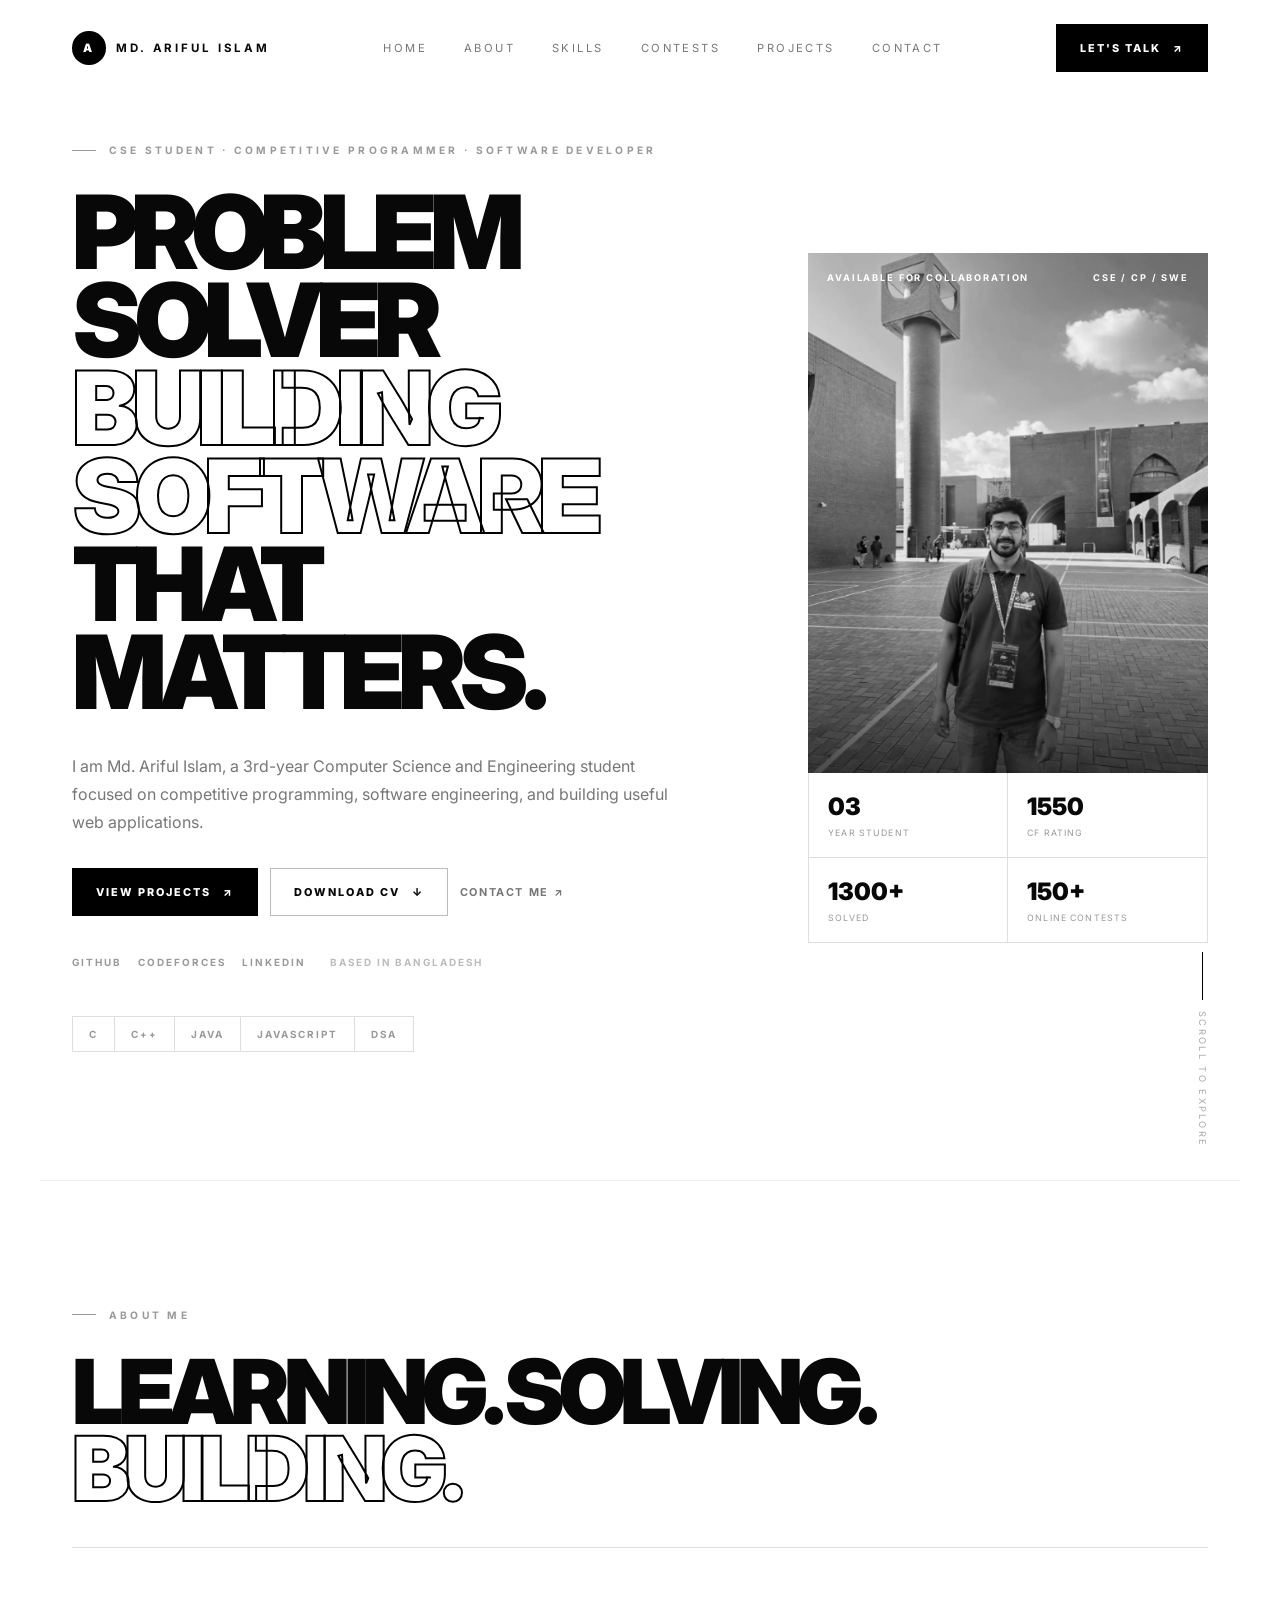
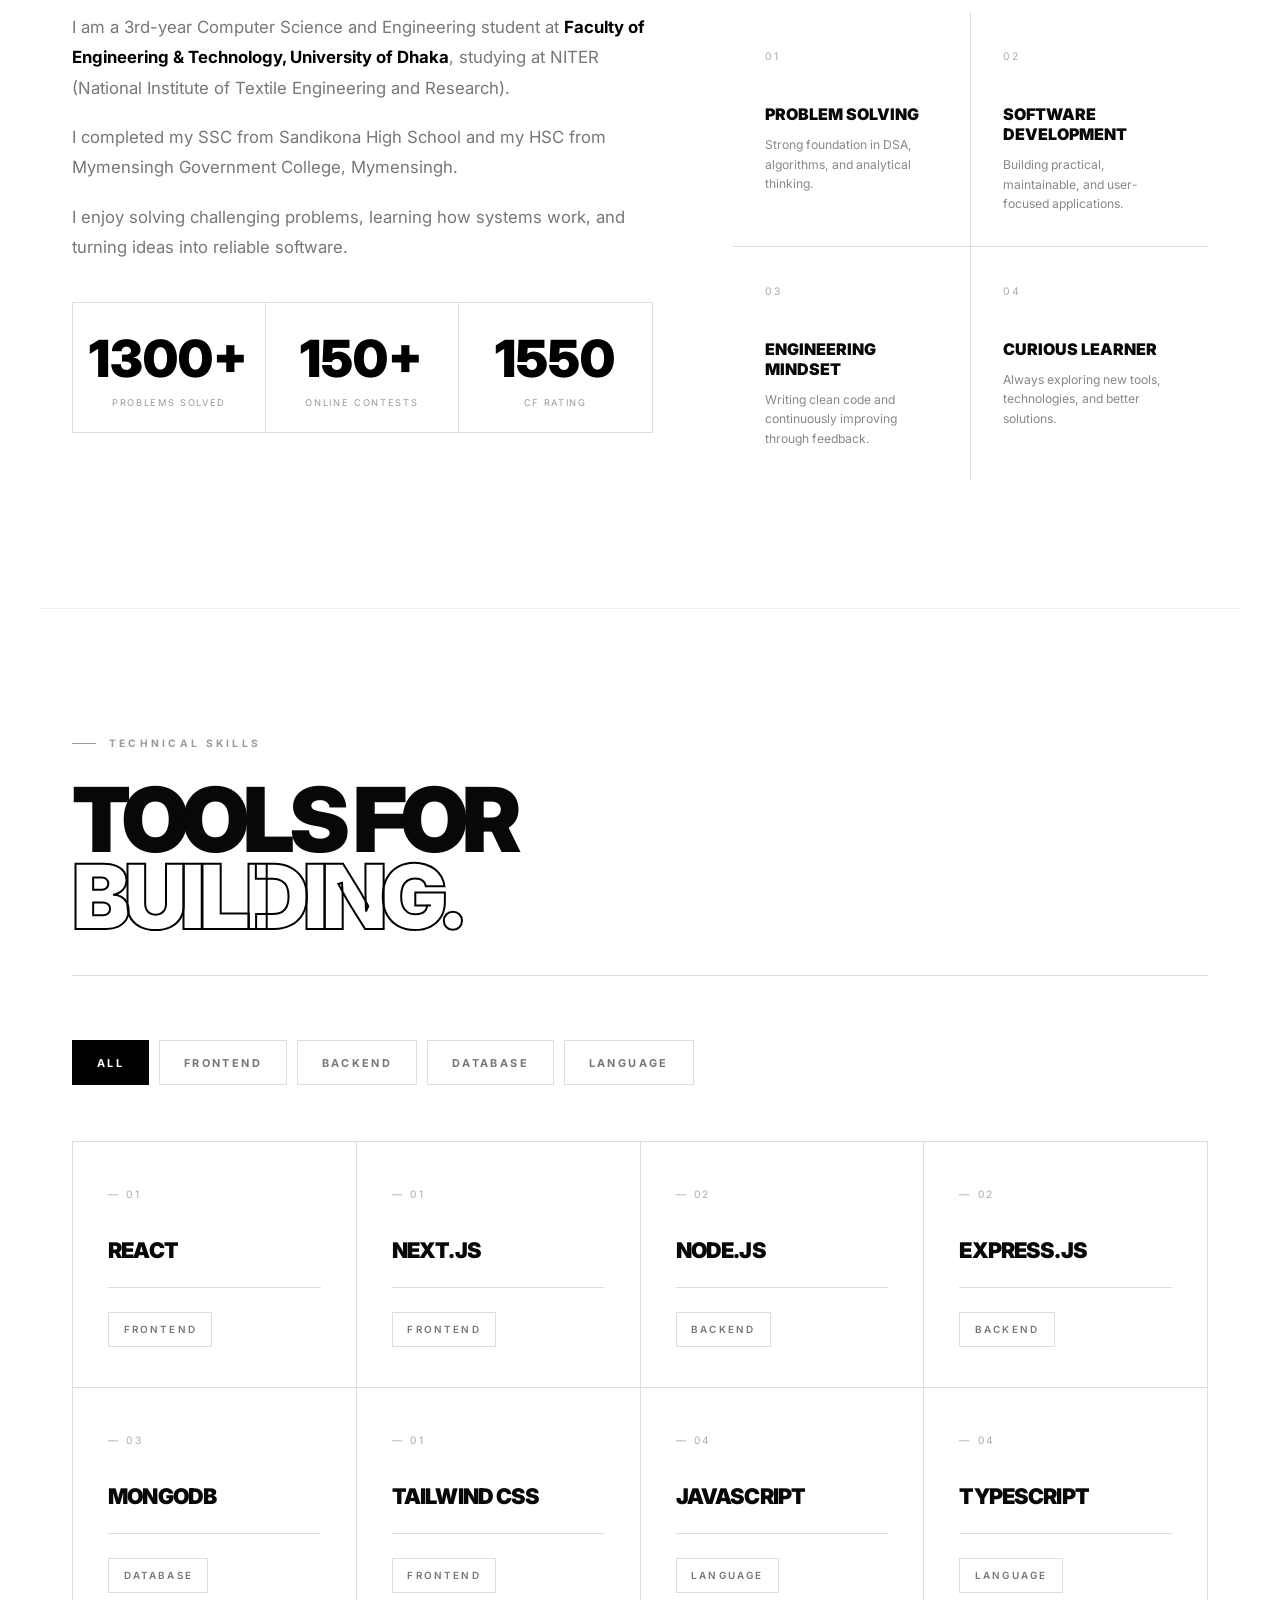
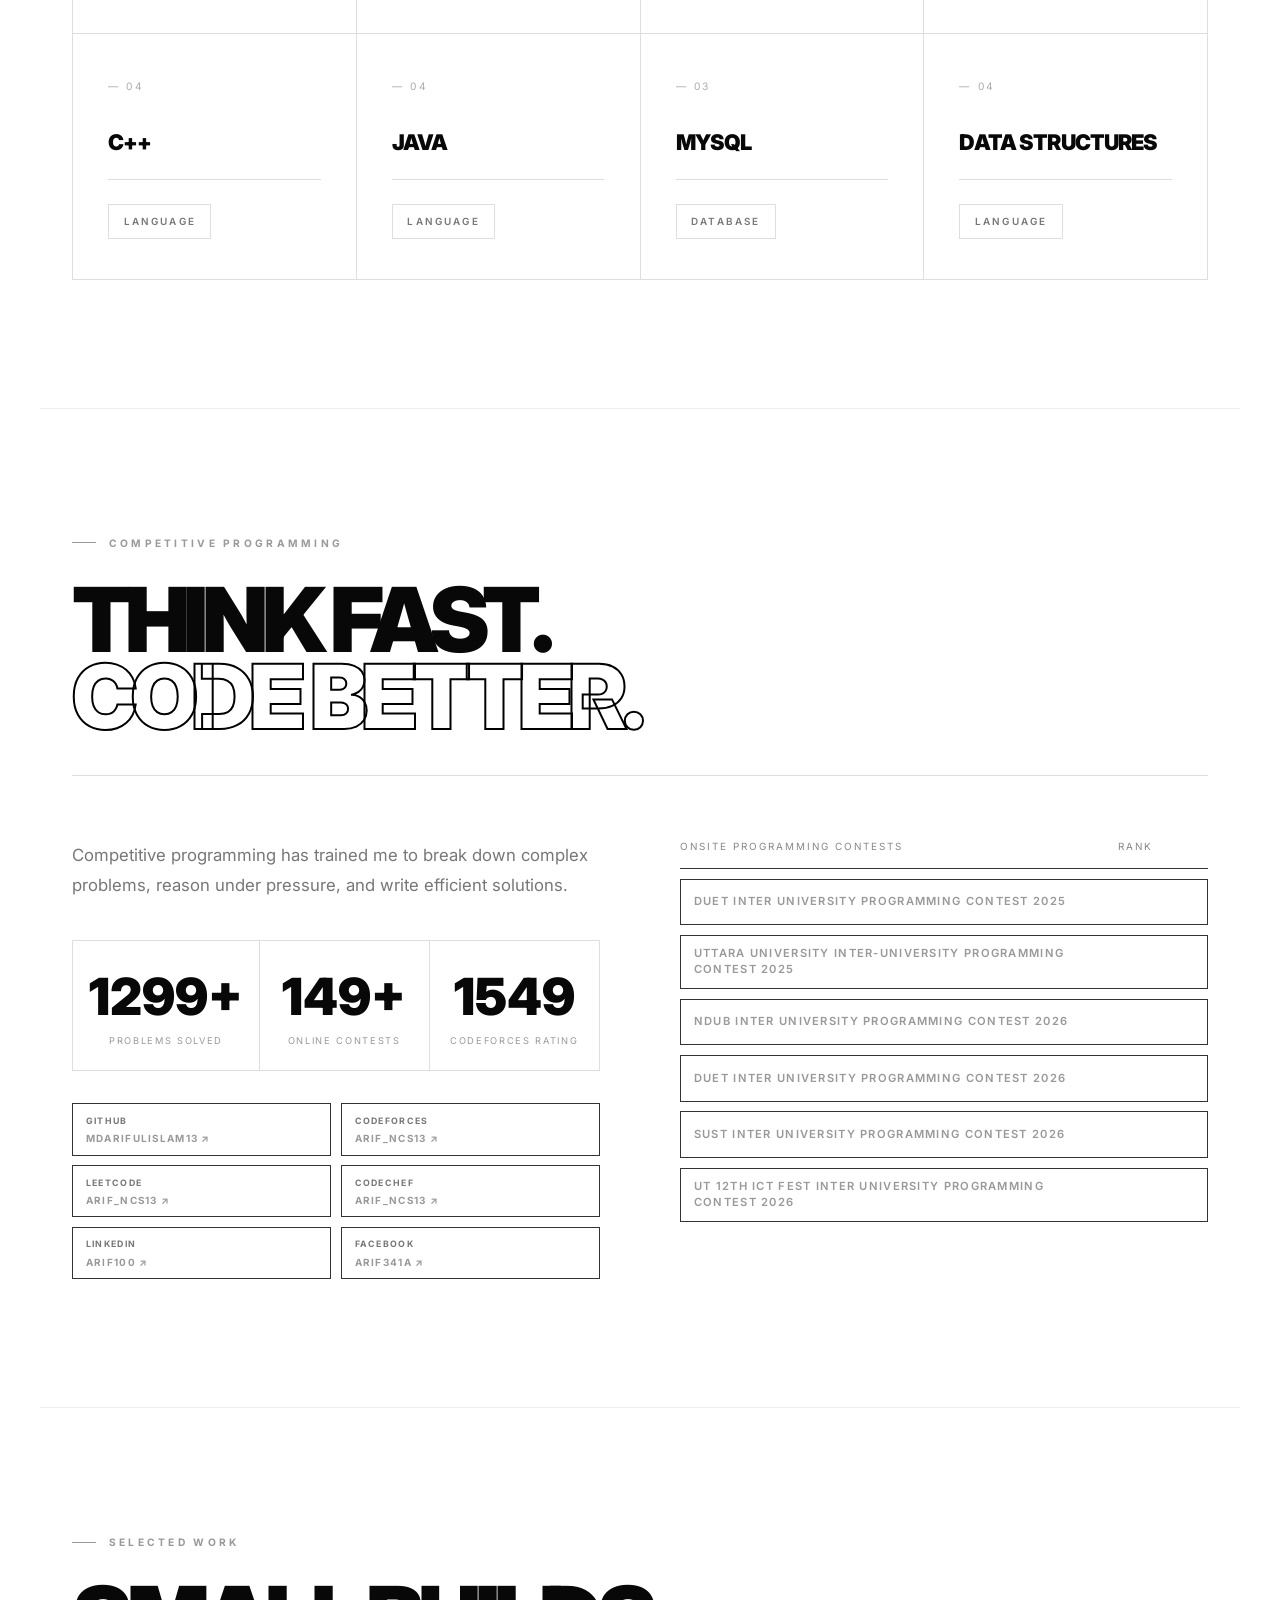
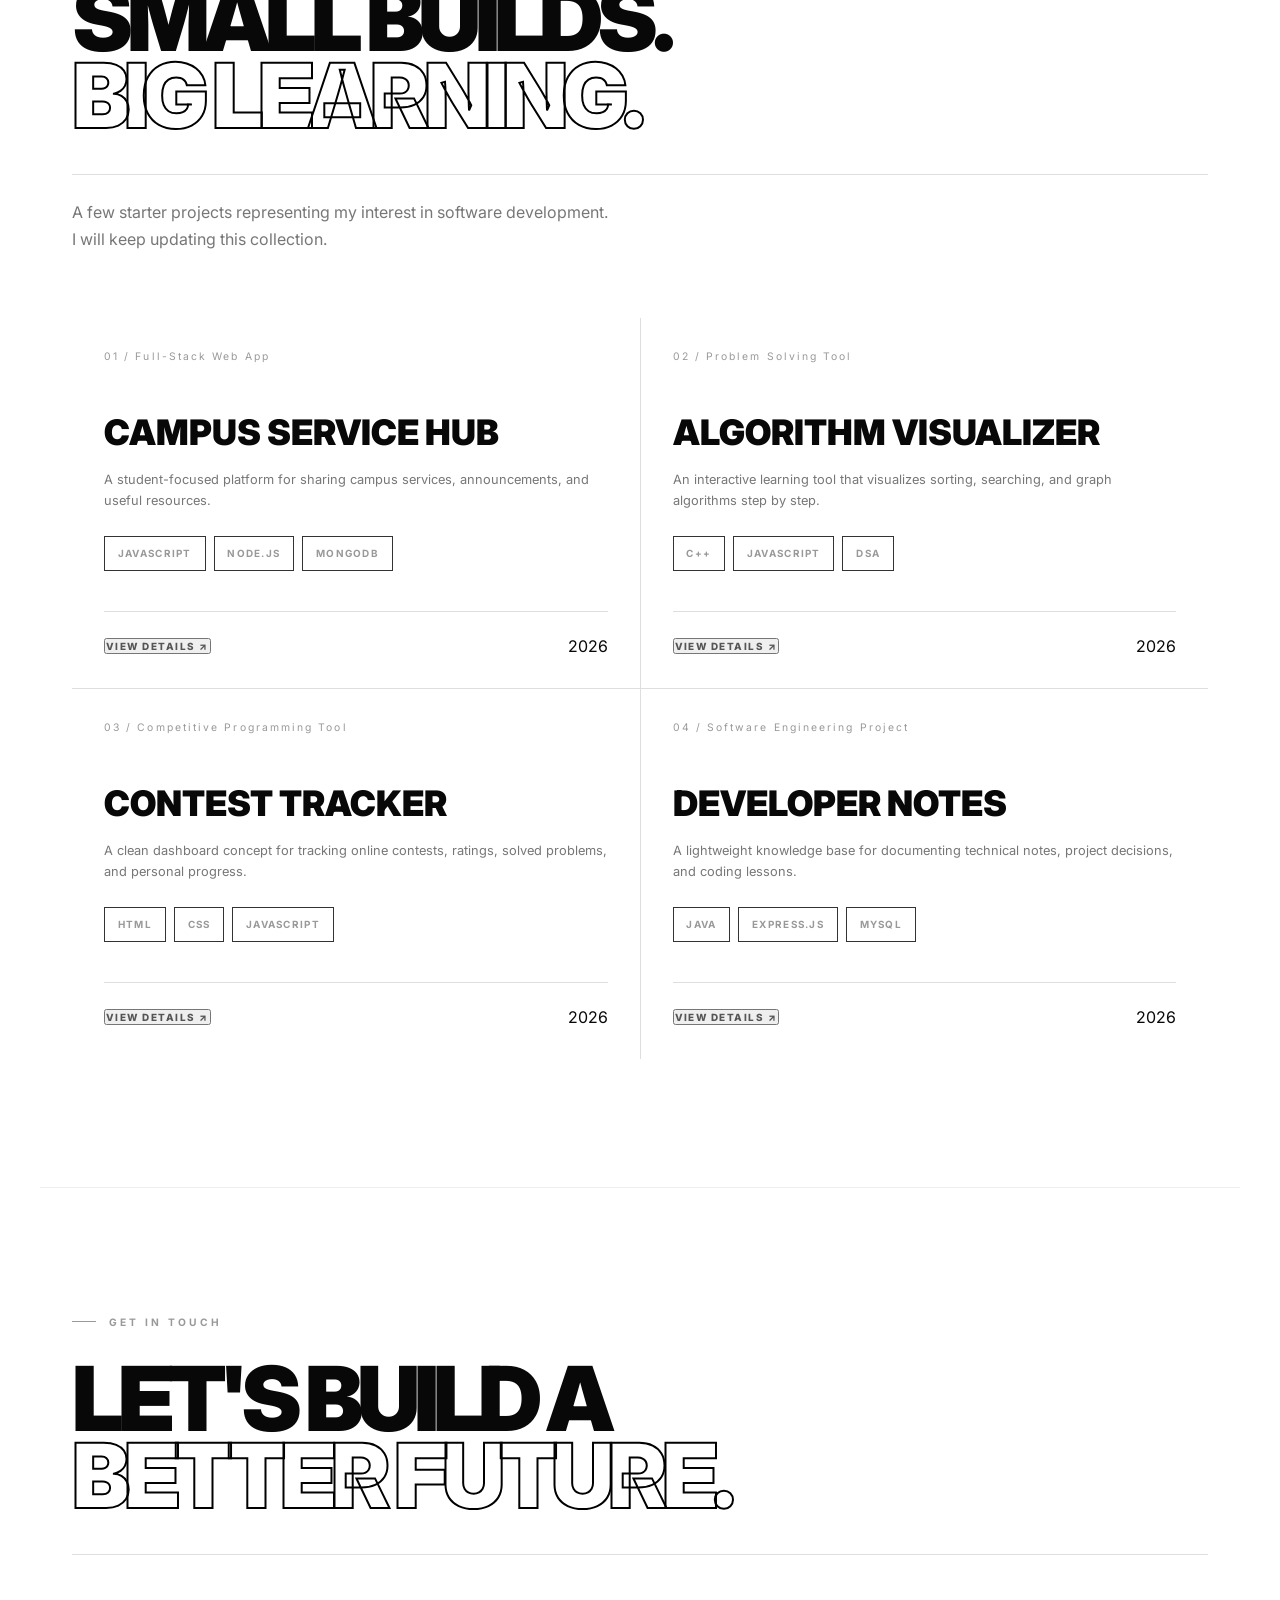
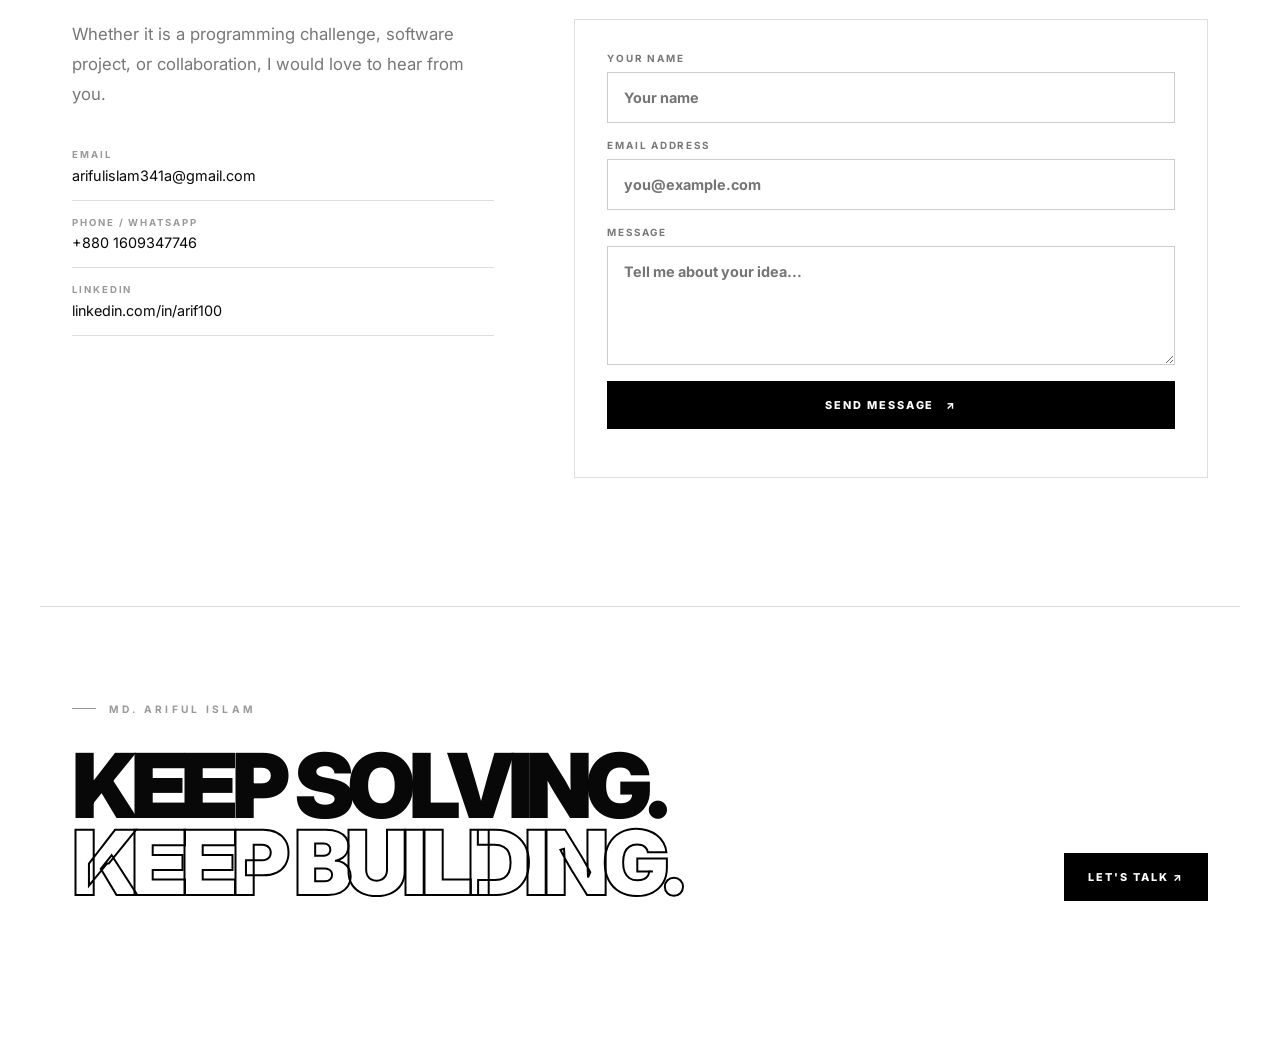
==== commit 9a29875c: "up" ====
--- a/index.html
+++ b/index.html
@@ -73,7 +73,7 @@
 
     <section id="contact" class="content-section section-pad"><div class="section-heading"><p class="eyebrow">Get In Touch</p><h2>Let's Build A<br><span class="outline-text">Better Future.</span></h2><div class="rule"></div></div><div class="contact-layout"><div class="contact-copy"><p>Whether it is a programming challenge, software project, or collaboration, I would love to hear from you.</p><div class="contact-details"><a href="mailto:arifulislam341a@gmail.com"><span>Email</span>arifulislam341a@gmail.com</a><a href="tel:+8801609347746"><span>Phone / WhatsApp</span>+880 1609347746</a><a href="https://www.linkedin.com/in/arif100/" target="_blank" rel="noopener"><span>LinkedIn</span>linkedin.com/in/arif100</a></div></div><form id="contact-form" class="contact-form" aria-label="Contact form"><label for="name">Your Name<input id="name" name="name" required autocomplete="name" placeholder="Your name"></label><label for="email">Email Address<input id="email" name="email" type="email" required autocomplete="email" placeholder="you@example.com"></label><label for="message">Message<textarea id="message" name="message" required rows="5" placeholder="Tell me about your idea..."></textarea></label><button class="button button-dark" type="submit">Send Message <span>↗</span></button><p id="form-status" role="status" aria-live="polite"></p></form></div></section>
   </main>
-  <footer class="site-footer"><div><p class="eyebrow">Md. Ariful Islam</p><h2>Keep Solving.<br><span class="outline-text">Keep Building.</span></h2></div><a class="button button-dark" href="mailto:arifulislam341a@gmail.com">Let's Talk ↗</a><div class="footer-bottom"><span>© <span data-year></span> Md. Ariful Islam</span><a href="#home">Back to top ↑</a></div></footer>
+  <footer class="site-footer"><div class="footer-main"><div><p class="eyebrow">Md. Ariful Islam</p><h2>Keep Solving.<br><span class="outline-text">Keep Building.</span></h2></div><a class="button button-dark" href="mailto:arifulislam341a@gmail.com">Let's Talk ↗</a></div><div class="footer-bottom"><span>© <span data-year></span> Md. Ariful Islam — CSE / CP / SWE</span><div class="footer-links"><a href="https://github.com/MDARIFULISLAM13" target="_blank" rel="noopener">GitHub</a><a href="https://codeforces.com/profile/ARIF_NCS13" target="_blank" rel="noopener">Codeforces</a><a href="https://www.linkedin.com/in/arif100/" target="_blank" rel="noopener">LinkedIn</a><a href="#home">Back to top ↑</a></div></div></footer>
   <div id="project-modal" class="modal" hidden></div>
 </body>
 </html>
--- a/style.css
+++ b/style.css
@@ -55,11 +55,11 @@
 .project-grid { display:grid; grid-template-columns:repeat(2,1fr); gap:1px; background:var(--line); }.project-card { display:flex; flex-direction:column; min-height:370px; padding:2rem; background:#fff; transition:transform .3s,background .3s,color .3s; }.project-card:hover { z-index:1; color:#fff; background:#000; transform:translateY(-6px); }.project-card .project-number { color:#999; font-size:.65rem; letter-spacing:.2em; }.project-card h3 { margin-top:3rem; font-size:clamp(1.3rem,3vw,2.2rem); font-weight:900; text-transform:uppercase; }.project-card p { margin-top:1rem; color:#777; font-size:.8rem; line-height:1.7; }.project-card:hover p { color:#aaa; }.project-footer { display:flex; align-items:center; justify-content:space-between; gap:1rem; margin-top:auto; padding-top:1.5rem; border-top:1px solid var(--line); }.project-card:hover .project-footer { border-color:#333; }.project-link { color:#555; font-size:.62rem; font-weight:800; letter-spacing:.15em; text-transform:uppercase; }.project-card:hover .project-link { color:#fff; }
 .cp-layout { grid-template-columns:1fr 1fr; }.profile-links { display:grid; grid-template-columns:repeat(2,1fr); gap:.6rem; margin-top:2rem; }.profile-card { display:block; border-color:#333; }.profile-card:hover { color:#000; background:#fff; border-color:#fff; }.profile-card small { display:block; margin-bottom:.4rem; color:#777; font-size:.55rem; }.list-header,.contest-item { display:grid; grid-template-columns:1fr 90px; gap:1rem; align-items:center; }.list-header { padding-bottom:1rem; color:#888; border-bottom:1px solid #333; font-size:.62rem; letter-spacing:.2em; text-transform:uppercase; }.contest-item { margin-top:.6rem; border-color:#333; }.contest-item strong { font-size:.7rem; font-weight:600; line-height:1.4; }.contest-rank { color:#fff; text-align:right; }
 .contact-layout { grid-template-columns:.8fr 1.2fr; }.contact-details { display:grid; gap:1rem; margin-top:2.5rem; }.contact-details a { padding-bottom:1rem; border-bottom:1px solid var(--line); font-size:.9rem; }.contact-details span { display:block; margin-bottom:.4rem; color:#999; font-size:.6rem; font-weight:700; letter-spacing:.2em; text-transform:uppercase; }.contact-form { display:grid; gap:1rem; padding:2rem; border:1px solid var(--line); }.contact-form label { display:grid; gap:.5rem; color:#777; font-size:.62rem; font-weight:700; letter-spacing:.18em; text-transform:uppercase; }.contact-form input,.contact-form textarea { width:100%; padding:1rem; color:#000; background:#fff; border:1px solid #ccc; outline:0; font-size:.9rem; letter-spacing:normal; text-transform:none; }.contact-form input:focus,.contact-form textarea:focus { border-color:#000; }.form-status { min-height:1.2em; color:#555; font-size:.75rem; }
-.site-footer { max-width:var(--max); margin:auto; padding:6rem 2rem 2rem; border-top:1px solid var(--line); }.site-footer h2 { font-size:clamp(2.8rem,7vw,6rem); }.site-footer>.button { margin-top:2rem; }.footer-bottom { display:flex; justify-content:space-between; gap:1rem; margin-top:5rem; padding-top:1.2rem; border-top:1px solid var(--line); color:#999; font-size:.62rem; letter-spacing:.12em; text-transform:uppercase; }.footer-bottom a:hover { color:#000; }
+.site-footer { max-width:var(--max); margin:auto; padding:6rem 2rem 2rem; border-top:1px solid var(--line); }.footer-main { display:flex; align-items:flex-end; justify-content:space-between; gap:2rem; }.site-footer h2 { font-size:clamp(2.8rem,7vw,6rem); }.site-footer>.button,.footer-main>.button { flex-shrink:0; }.footer-bottom { display:flex; align-items:center; justify-content:space-between; gap:1rem; margin-top:5rem; padding-top:1.2rem; border-top:1px solid var(--line); color:#999; font-size:.62rem; letter-spacing:.12em; text-transform:uppercase; }.footer-links { display:flex; flex-wrap:wrap; gap:1.2rem; }.footer-bottom a:hover { color:#000; }
 .reveal { opacity:0; transform:translateY(35px); transition:opacity 1s var(--ease),transform 1s var(--ease); }.revealed { opacity:1; transform:none; }.hero-copy > * { animation:hero-in .9s var(--ease) both; }.hero-copy > *:nth-child(2){animation-delay:.15s}.hero-copy > *:nth-child(3){animation-delay:.3s}.hero-copy > *:nth-child(4){animation-delay:.45s}.hero-copy > *:nth-child(5){animation-delay:.6s}.portrait-frame { animation:clip-in 1.1s var(--ease) .35s both; }.scroll-cue span { transform-origin:top; animation:line-in .8s var(--ease) 1s both; }
 @keyframes hero-in { from{opacity:0;transform:translateY(35px)} to{opacity:1;transform:none} } @keyframes clip-in { from{clip-path:inset(0 100% 0 0)} to{clip-path:inset(0)} } @keyframes line-in { from{transform:scaleY(0)} to{transform:scaleY(1)} } @keyframes float { from{transform:translateY(0)} to{transform:translateY(-10px)} }
 .portrait-frame img { animation:float 4s ease-in-out 1.5s infinite alternate; }
 .modal { position:fixed; inset:0; z-index:150; display:grid; place-items:center; padding:1.25rem; background:rgb(0 0 0 / 60%); }.modal[hidden]{display:none}.modal-window { position:relative; width:min(100%,620px); max-height:90vh; overflow:auto; padding:2.5rem; color:#000; background:#fff; animation:modal-in .35s var(--ease) both; }.modal-window h2{margin-top:1rem;font-size:clamp(1.8rem,5vw,3.5rem);font-weight:900;line-height:.9;text-transform:uppercase}.modal-window p:not(.eyebrow){margin-top:1.2rem;color:#777;line-height:1.7}.modal-close{position:absolute;top:1rem;right:1rem;width:2rem;height:2rem;background:none;border:1px solid #ccc;font-size:1.4rem}.modal-close:hover{color:#fff;background:#000}.modal-tags{display:flex;flex-wrap:wrap;gap:.5rem;margin-top:1.5rem}.modal-tags span{padding:.5rem .7rem;border:1px solid #ccc;color:#777;font-size:.6rem;text-transform:uppercase;letter-spacing:.15em}.modal-window>a{display:inline-flex;margin-top:1.5rem;padding:.9rem 1.2rem;color:#fff;background:#000;font-size:.65rem;font-weight:800;letter-spacing:.15em;text-transform:uppercase}@keyframes modal-in{from{opacity:0;transform:translateY(20px) scale(.98)}to{opacity:1;transform:none}}
 @media (max-width:1050px){.skill-grid{grid-template-columns:repeat(2,1fr)}}
-@media (max-width:800px){.desktop-nav,.desktop-only{display:none}.mobile-only{display:block}.menu-button{padding:.6rem .7rem;color:#000;background:#fff;border:1px solid #ccc;font-size:1rem}.mobile-menu{display:flex;flex-direction:column;padding:1rem 2rem 1.5rem;border-top:1px solid var(--line)}.mobile-menu[hidden]{display:none}.mobile-menu>a{padding:1rem 0;border-bottom:1px solid #eee;color:#777;font-size:.7rem;font-weight:700;letter-spacing:.2em;text-transform:uppercase}.mobile-menu>a:hover{color:#000}.mobile-menu .nav-cta{margin-top:1rem;color:#fff;background:#000;text-align:center}.hero{grid-template-columns:1fr;gap:2rem}.hero-visual{max-width:520px;width:100%;margin:auto}.portrait-frame{height:460px}.scroll-cue{display:none}.two-column,.cp-layout,.contact-layout{grid-template-columns:1fr;gap:3rem}.section-pad{padding:6rem 1.25rem}.nav-shell{padding:0 1.25rem;height:5.2rem}.display-title{font-size:clamp(2.8rem,13vw,5.5rem)}.section-heading{margin-bottom:3rem}.project-grid{grid-template-columns:1fr}.skill-grid{grid-template-columns:1fr 1fr}.skill-card{min-height:190px;padding:1.5rem}.skill-card h3{margin-top:1.5rem;font-size:1.1rem}.feature-grid{grid-template-columns:1fr 1fr}.site-footer{padding:4rem 1.25rem 1.5rem}.footer-bottom{flex-direction:column;margin-top:3rem}}
+@media (max-width:800px){.desktop-nav,.desktop-only{display:none}.mobile-only{display:block}.menu-button{padding:.6rem .7rem;color:#000;background:#fff;border:1px solid #ccc;font-size:1rem}.mobile-menu{display:flex;flex-direction:column;padding:1rem 2rem 1.5rem;border-top:1px solid var(--line)}.mobile-menu[hidden]{display:none}.mobile-menu>a{padding:1rem 0;border-bottom:1px solid #eee;color:#777;font-size:.7rem;font-weight:700;letter-spacing:.2em;text-transform:uppercase}.mobile-menu>a:hover{color:#000}.mobile-menu .nav-cta{margin-top:1rem;color:#fff;background:#000;text-align:center}.hero{grid-template-columns:1fr;gap:2rem}.hero-visual{max-width:520px;width:100%;margin:auto}.portrait-frame{height:460px}.scroll-cue{display:none}.two-column,.cp-layout,.contact-layout{grid-template-columns:1fr;gap:3rem}.section-pad{padding:6rem 1.25rem}.nav-shell{padding:0 1.25rem;height:5.2rem}.display-title{font-size:clamp(2.8rem,13vw,5.5rem)}.section-heading{margin-bottom:3rem}.project-grid{grid-template-columns:1fr}.skill-grid{grid-template-columns:1fr 1fr}.skill-card{min-height:190px;padding:1.5rem}.skill-card h3{margin-top:1.5rem;font-size:1.1rem}.feature-grid{grid-template-columns:1fr 1fr}.footer-main{align-items:flex-start;flex-direction:column}.site-footer{padding:4rem 1.25rem 1.5rem}.footer-bottom{align-items:flex-start;flex-direction:column;margin-top:3rem}.footer-links{gap:.8rem}}
 @media (prefers-reduced-motion:reduce){*,*:before,*:after{scroll-behavior:auto!important;animation-duration:.01ms!important;animation-iteration-count:1!important;transition-duration:.01ms!important}.reveal{opacity:1;transform:none}}
